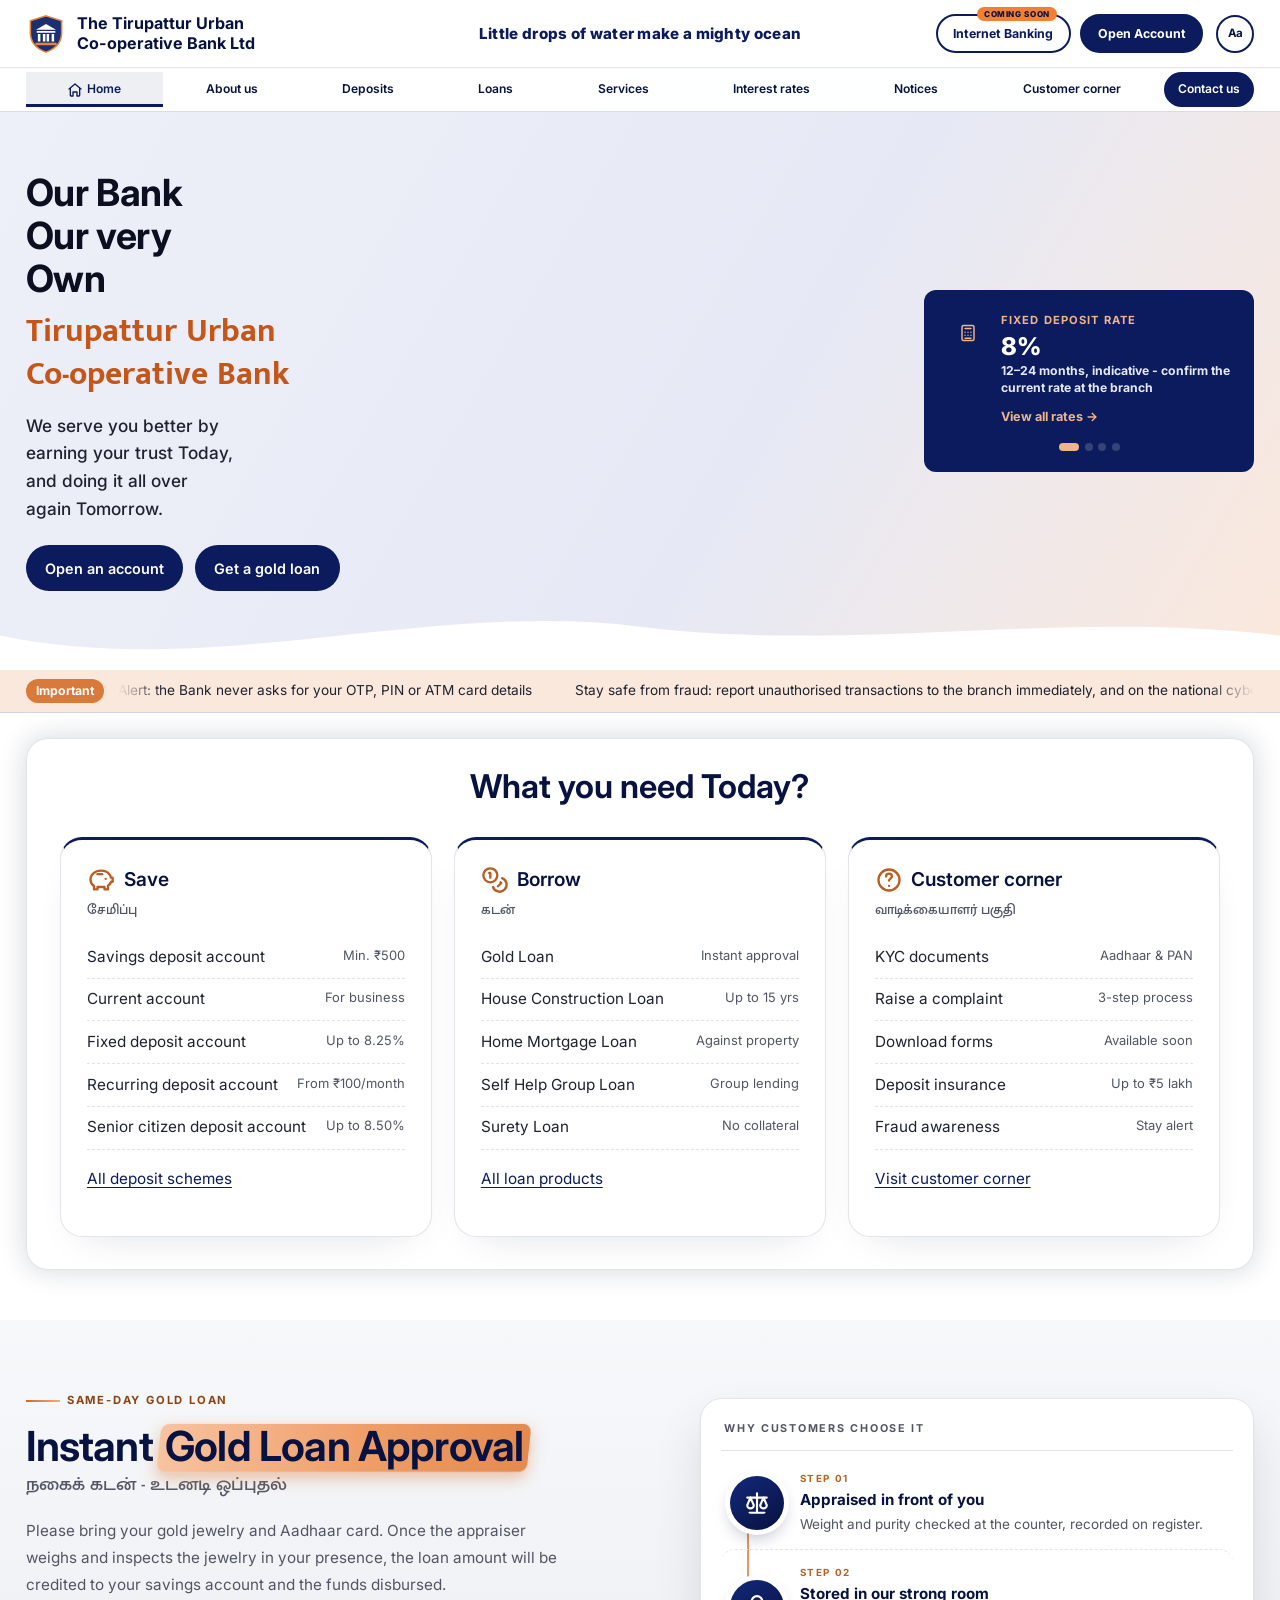
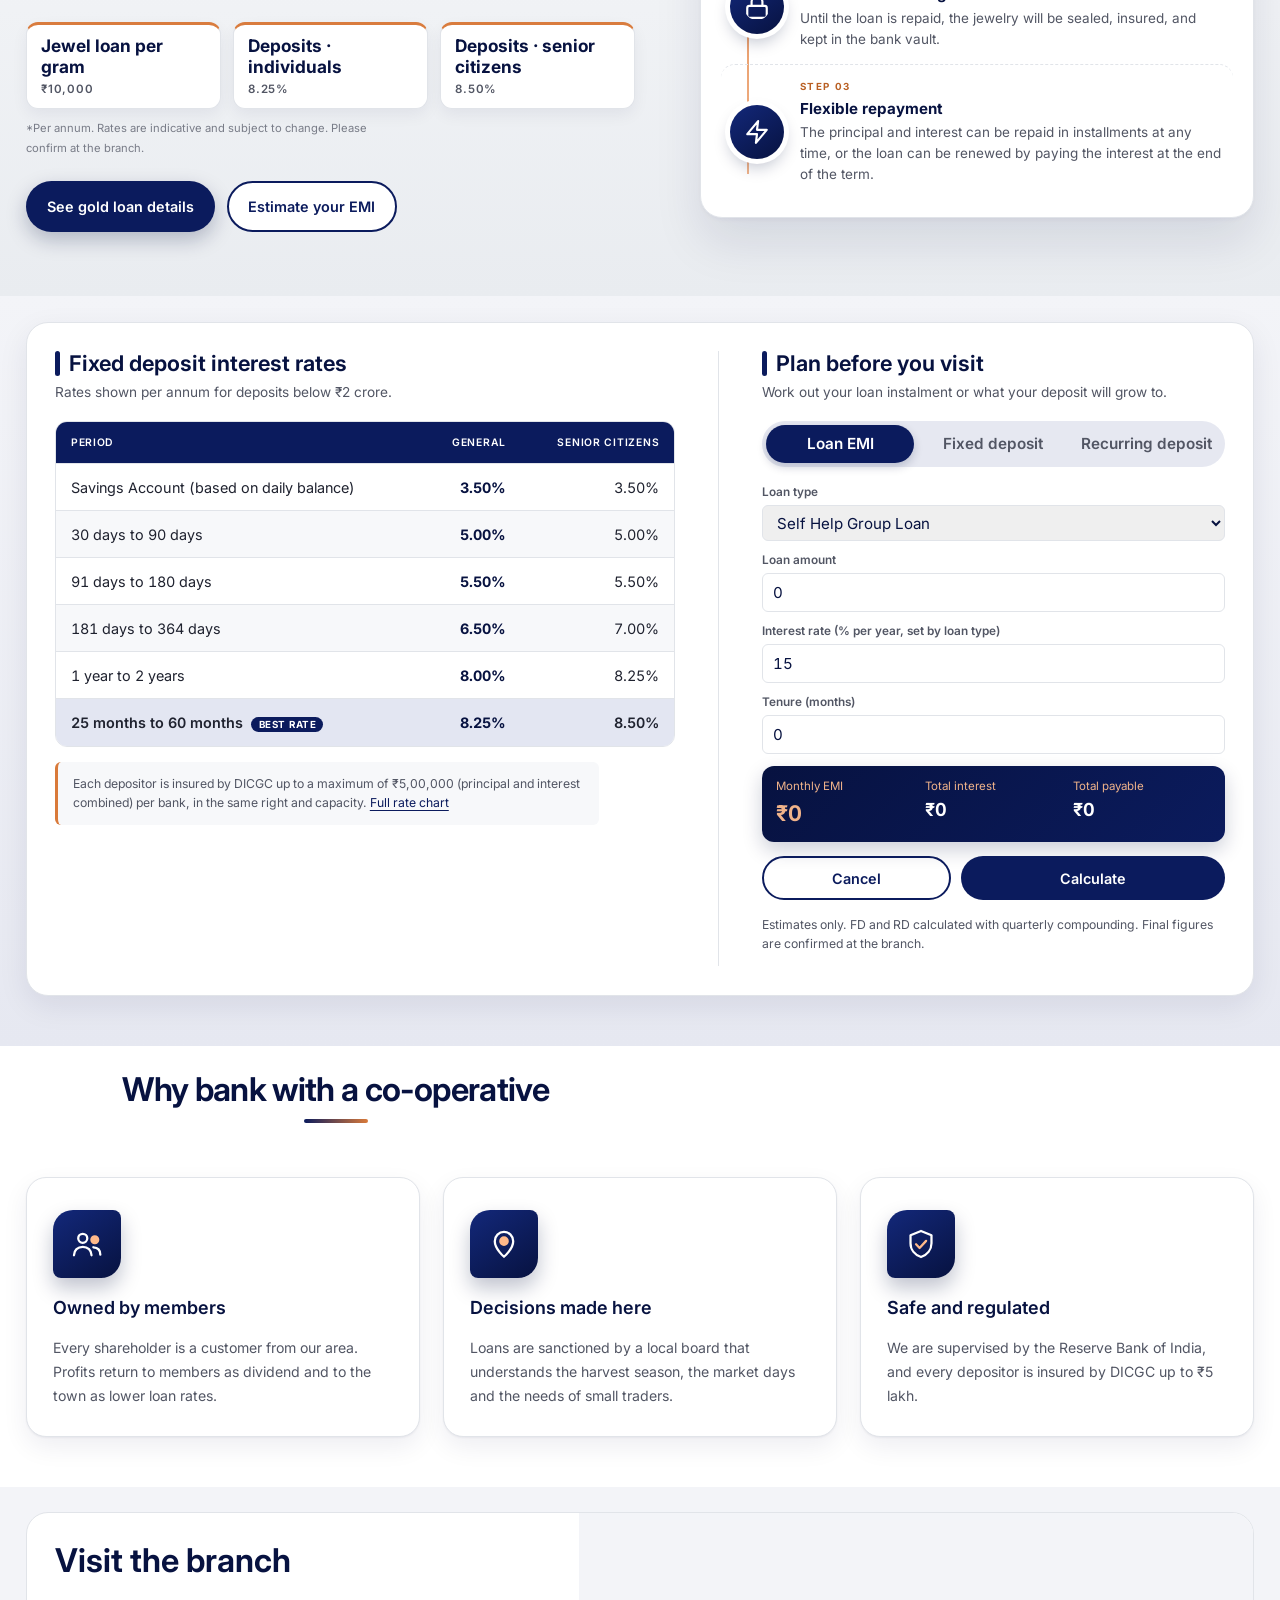
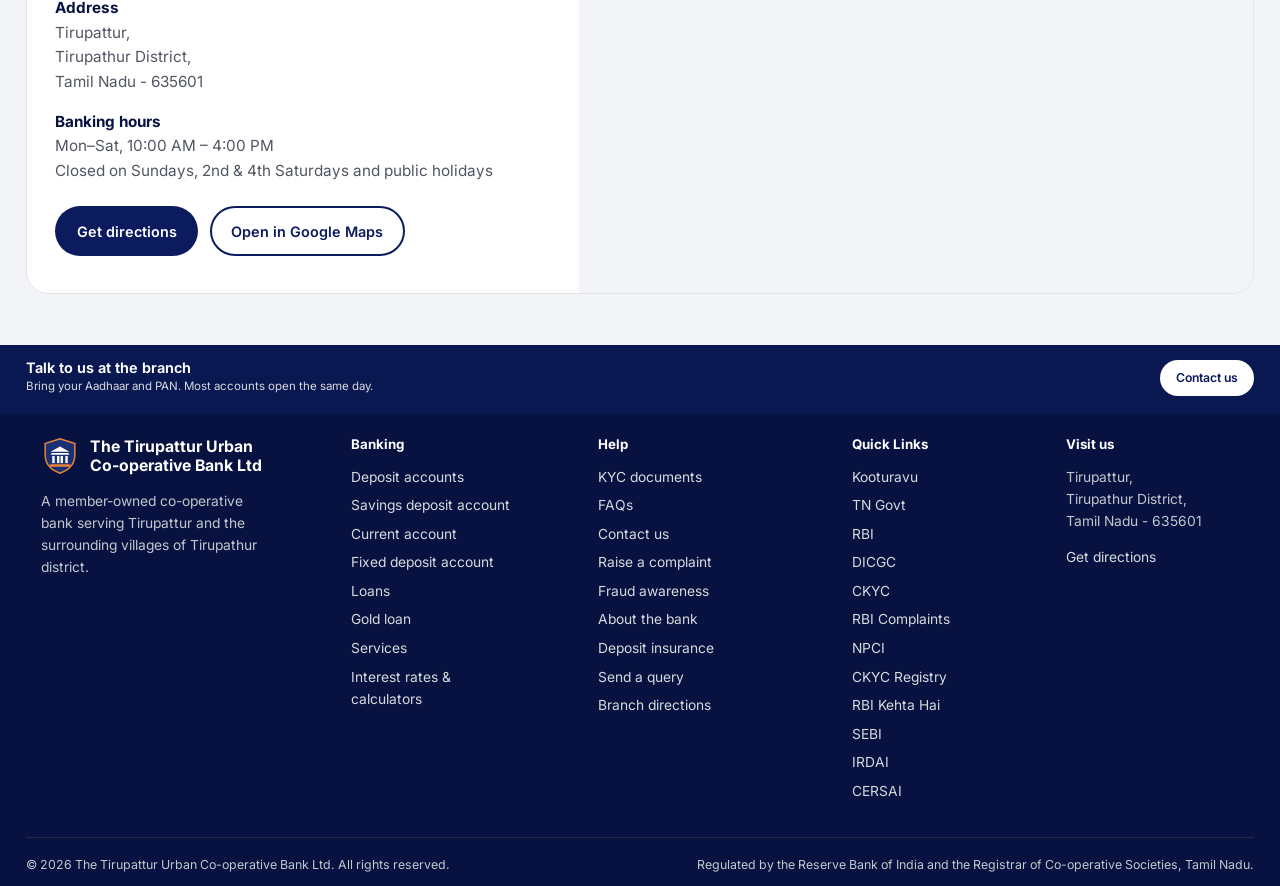
==== index.html @ 1080ac31 "Rebrand to The Tirupattur Urban Co-operative Bank Ltd; indigo/saffron theme; remove background image" ====
<!doctype html>
<html lang="en">
<head>
<meta charset="utf-8">
<meta name="viewport" content="width=device-width, initial-scale=1">
<title>The Tirupattur Urban Co-operative Bank Ltd | Tirupathur District</title>
<meta name="description" content="The Tirupattur Urban Co-operative Bank Ltd – savings, fixed deposits, gold loans, house construction and business loans in Tirupattur, Tirupathur district, Tamil Nadu.">
<meta name="theme-color" content="#1B2F73">
<link rel="icon" href="assets/favicon.png" type="image/png">
<link rel="preconnect" href="https://fonts.googleapis.com">
<link rel="preconnect" href="https://fonts.gstatic.com" crossorigin>
<link href="https://fonts.googleapis.com/css2?family=Anek+Tamil:wght@500;600;700&family=Mukta+Malar:wght@400;500;600;700&display=swap" rel="stylesheet">
<script>
/* Hide the page from the very first paint when the intro is about to play, so the home page never flashes before it. */
(function(){try{
  var d=document.documentElement,seen=false;
  try{seen=sessionStorage.getItem("kucbIntroSeen")==="1";}catch(e){}
  if(seen){d.classList.add("iz-skip");}   /* intro already played in this visit: refresh / coming back to Home shows no intro */
  else if(!matchMedia("(prefers-reduced-motion: reduce)").matches){
    d.classList.add("iz-pre");
    try{sessionStorage.setItem("kucbIntroSeen","1");}catch(e){}
    setTimeout(function(){d.classList.remove("iz-pre");},4000); /* safety net */
  }
}catch(e){}})();
</script>
<link rel="stylesheet" href="css/style.css?v=400">
</head>
<body>
<a class="skip" href="#main">Skip to content</a>
<div class="top-strip"><div class="wrap"><a class="topbar-brand" href="index.html">
    <img src="assets/tucb-logo.svg" alt="" width="34" height="34">
    <span>The Tirupattur Urban<br>Co-operative Bank Ltd</span>
  </a>
  <p class="top-note"><span>Little drops of water make a mighty ocean</span></p>
  <div class="top-actions"><a class="top-btn top-btn-line" href="#">Internet Banking<span class="top-soon">Coming soon</span></a><a class="top-btn top-btn-solid" href="deposits.html">Open Account</a></div>
  <div class="settings-menu">
    <button type="button" class="settings-toggle" aria-haspopup="true" aria-expanded="false" aria-controls="language-menu" aria-label="Settings">
      <span class="settings-icon" aria-hidden="true">Aa</span>
    </button>
    <div class="language-menu" id="language-menu" role="group" aria-label="Display settings">
      <div class="language-menu-group">
        <span class="language-menu-label">Language</span>
        <div class="language-menu-options" role="group" aria-label="Select language">
          <button type="button" data-language="en" aria-pressed="true">EN</button>
          <button type="button" data-language="ta" aria-pressed="false">தமிழ்</button>
        </div>
      </div>
      <div class="language-menu-group">
        <span class="language-menu-label">Font size</span>
        <div class="language-menu-options" role="group" aria-label="Font size">
          <button type="button" data-font-size="decrease" aria-pressed="false" aria-label="Decrease font size">A-</button>
          <button type="button" data-font-size="normal" aria-pressed="true" aria-label="Normal font size">A</button>
          <button type="button" data-font-size="increase" aria-pressed="false" aria-label="Increase font size">A+</button>
        </div>
      </div>
    </div>
  </div></div></div>
<header class="site-header"><div class="wrap">
  <button class="nav-toggle" aria-expanded="false" aria-controls="site-nav" aria-label="Open menu"><svg viewBox="0 0 24 24" fill="none" stroke="currentColor" stroke-width="2" stroke-linecap="round" aria-hidden="true"><path d="M3 6h18M3 12h18M3 18h18"/></svg></button>
  <nav class="nav" id="site-nav" aria-label="Main"><ul><li><a href="index.html" aria-current="page"><svg viewBox="0 0 24 24" fill="none" stroke="currentColor" stroke-width="2" stroke-linecap="round" stroke-linejoin="round" aria-hidden="true"><path d="M3 10.5 12 3l9 7.5"/><path d="M5 9.5V20a1 1 0 0 0 1 1h3v-6h6v6h3a1 1 0 0 0 1-1V9.5"/></svg>Home</a></li><li><a href="about.html">About us</a></li><li><a href="deposits.html">Deposits</a></li><li><a href="loans.html">Loans</a></li><li><a href="services.html">Services</a></li><li><a href="rates.html">Interest rates</a></li><li><a href="notices.html">Notices</a></li><li><a href="customer-corner.html">Customer corner</a></li><li class="nav-cta"><a href="contact.html">Contact us</a></li></ul></nav>
</div></header>
<div class="welcome-popup" id="welcomePopup" role="status" aria-labelledby="welcomePopupText" hidden>
  <div class="welcome-popup-card">
    <button type="button" class="welcome-popup-close" aria-label="Close message">&times;</button>
    <p class="welcome-popup-ta" id="welcomePopupText" lang="ta">சிறுதுளி பெரு வெள்ளம்</p>
    <p class="welcome-popup-en">Little drops of water make a mighty ocean</p>
  </div>
</div>
<main id="main">
<section class="hero">
  <div class="hero-glow hero-glow-1"></div>
  <div class="hero-glow hero-glow-2"></div>
  <div class="hero-glow hero-glow-3"></div>
  <canvas id="heroParticles"></canvas>
  <div class="wrap">
  <div class="hero-copy">
    <h1>Our Bank <br>Our very <br>Own</h1>
    <p class="hero-ta" lang="ta">Tirupattur Urban 
      <br>Co-operative Bank</p>
    <p class="lead">We serve you better by <br>earning your trust Today, <br>and doing it all over<br> again Tomorrow.</p>
    <div class="hero-actions">
      <a class="btn btn-mango" href="deposits.html">Open an account</a>
      <a class="btn btn-ghost" href="loans.html#gold">Get a gold loan</a>
    </div>
  </div>
  <aside class="quick" aria-label="What do you need today?">
    <div class="quick-slides" id="quickSlides">
      <div class="quick-slide is-active">
        <span class="qi"><svg viewBox="0 0 24 24" fill="none" stroke="currentColor" stroke-width="2" stroke-linecap="round" stroke-linejoin="round" aria-hidden="true"><rect x="4" y="2" width="16" height="20" rx="2"/><path d="M8 6h8M8 11h.01M12 11h.01M16 11h.01M8 15h.01M12 15h.01M16 15h.01M8 19h8"/></svg></span>
        <div>
          <span class="quick-label">Fixed deposit rate</span>
          <strong class="quick-stat">8%</strong>
          <p class="quick-caption">12–24 months, indicative - confirm the current rate at the branch</p>
          <a class="quick-link" href="rates.html">View all rates →</a>
        </div>
      </div>
      <div class="quick-slide">
        <span class="qi"><svg viewBox="0 0 24 24" fill="none" stroke="currentColor" stroke-width="2" stroke-linecap="round" stroke-linejoin="round" aria-hidden="true"><circle cx="8" cy="8" r="6"/><path d="M18.1 10.4A6 6 0 1 1 10.3 18"/><path d="M7 6h1v4"/><path d="m16.7 13.9.7.7-2.8 2.8"/></svg></span>
        <div>
          <span class="quick-label">Gold Loan</span>
          <strong class="quick-stat">Same day</strong>
          <p class="quick-caption">Gold appraised at the counter and the loan sanctioned the same visit</p>
          <a class="quick-link" href="loans.html#gold">Explore gold loan →</a>
        </div>
      </div>
      <div class="quick-slide">
        <span class="qi"><svg viewBox="0 0 24 24" fill="none" stroke="currentColor" stroke-width="2" stroke-linecap="round" stroke-linejoin="round" aria-hidden="true"><circle cx="12" cy="8" r="4"/><path d="M4 21c0-4 3.5-7 8-7s8 3 8 7"/></svg></span>
        <div>
          <span class="quick-label">Senior citizens</span>
          <strong class="quick-stat">+0.25%</strong>
          <p class="quick-caption">Extra interest on deposits with tenure above 12 months</p>
          <a class="quick-link" href="rates.html">See deposit rates →</a>
        </div>
      </div>
      <div class="quick-slide">
        <span class="qi"><svg viewBox="0 0 24 24" fill="none" stroke="currentColor" stroke-width="2" stroke-linecap="round" stroke-linejoin="round" aria-hidden="true"><path d="M20 10c0 6-8 12-8 12S4 16 4 10a8 8 0 0 1 16 0z"/><circle cx="12" cy="10" r="3"/></svg></span>
        <div>
          <span class="quick-label">Visit us</span>
          <strong class="quick-stat">Tirupattur</strong>
          <p class="quick-caption">Tirupathur District, Tamil Nadu</p>
          <a class="quick-link" href="#visit">Get directions →</a>
        </div>
      </div>
    </div>
    <div class="quick-dots" id="quickDots" role="tablist" aria-label="Highlights"></div>
  </aside>
  </div>
  <svg class="hero-wave" viewBox="0 0 1440 80" preserveAspectRatio="none" aria-hidden="true"><path d="M0 40 C 240 90, 480 0, 720 30 C 960 60, 1200 10, 1440 40 L1440 80 L0 80 Z" fill="var(--white)"/></svg>
</section>
<div class="notices" role="region" aria-label="Notices"><div class="wrap">
  <span class="notices-label">Important</span>
  <div class="notices-track" tabindex="0"><ul class="notices-list"><li>Alert: the Bank never asks for your OTP, PIN or ATM card details</li><li>Stay safe from fraud: report unauthorised transactions to the branch immediately, and on the national cyber crime helpline 1930 or cybercrime.gov.in</li><li>Senior citizens get 0.50% extra on fixed deposits</li><li>Instant Gold Loan Approval after valuation</li><li>Update your KYC at the branch to keep your bank account active</li><li>Deposit insurance cover is subject to applicable DICGC terms; verify details with the Bank</li><li aria-hidden="true">Alert: the Bank never asks for your OTP, PIN or ATM card details</li><li aria-hidden="true">Stay safe from fraud: report unauthorised transactions to the branch immediately, and on the national cyber crime helpline 1930 or cybercrime.gov.in</li><li aria-hidden="true">Senior citizens get 0.50% extra on fixed deposits</li><li aria-hidden="true">Instant Gold Loan Approval after valuation</li><li aria-hidden="true">Update your KYC at the branch to keep your bank account active</li><li aria-hidden="true">Deposit insurance cover is subject to applicable DICGC terms; verify details with the Bank</li></ul></div>
</div></div>

<section class="section"><div class="wrap"><div class="offer-panel">
  <div class="section-head offer-head">
    <h2>What you need Today?</h2>
  </div>
  <div class="offer">
    <div class="offer-card">
      <h3><svg viewBox="0 0 24 24" fill="none" stroke="currentColor" stroke-width="2" stroke-linecap="round" stroke-linejoin="round" aria-hidden="true"><path d="M19 7c-1-1.5-3.5-3-7-3C6.5 4 3 7.5 3 11.5c0 2.3 1.2 4.3 3 5.6V20h3v-2h6v2h3v-3c1.3-.9 2.2-2.1 2.7-3.5H22V10h-1.4A6 6 0 0 0 19 7z"/><path d="M16 11h.01"/><path d="M9 7h4"/></svg>Save</h3><p class="ta" lang="ta">சேமிப்பு</p>
      <ul>
        <li><a href="deposits.html#savings">Savings deposit account <span>Min. ₹500</span></a></li>
        <li><a href="deposits.html#current">Current account <span>For business</span></a></li>
        <li><a href="deposits.html#fixed">Fixed deposit account <span>Up to 8.25%</span></a></li>
        <li><a href="deposits.html#recurring">Recurring deposit account <span>From ₹100/month</span></a></li>
        <li><a href="deposits.html#senior">Senior citizen deposit account <span>Up to 8.50%</span></a></li>
      </ul>
      <a href="deposits.html">All deposit schemes</a>
    </div>
    <div class="offer-card">
      <h3><svg viewBox="0 0 24 24" fill="none" stroke="currentColor" stroke-width="2" stroke-linecap="round" stroke-linejoin="round" aria-hidden="true"><circle cx="8" cy="8" r="6"/><path d="M18.1 10.4A6 6 0 1 1 10.3 18"/><path d="M7 6h1v4"/><path d="m16.7 13.9.7.7-2.8 2.8"/></svg>Borrow</h3><p class="ta" lang="ta">கடன்</p>
      <ul>
        <li><a href="loans.html#gold">Gold Loan <span>Instant approval</span></a></li>
        <li><a href="loans.html#house">House Construction Loan <span>Up to 15 yrs</span></a></li>
        <li><a href="loans.html#mortgage">Home Mortgage Loan <span>Against property</span></a></li>
        <li><a href="loans.html#shg">Self Help Group Loan <span>Group lending</span></a></li>
        <li><a href="loans.html#surety">Surety Loan <span>No collateral</span></a></li>
      </ul>
      <a href="loans.html">All loan products</a>
    </div>
    <div class="offer-card">
      <h3><svg viewBox="0 0 24 24" fill="none" stroke="currentColor" stroke-width="2" stroke-linecap="round" stroke-linejoin="round" aria-hidden="true"><circle cx="12" cy="12" r="9"/><path d="M9.5 9a2.5 2.5 0 0 1 5 0c0 1.5-2.5 2-2.5 3.5"/><path d="M12 17h.01"/></svg>Customer corner</h3><p class="ta" lang="ta">வாடிக்கையாளர் பகுதி</p>
      <ul>
        <li><a href="customer-corner.html#kyc">KYC documents <span>Aadhaar &amp; PAN</span></a></li>
        <li><a href="customer-corner.html#grievance">Raise a complaint <span>3-step process</span></a></li>
        <li><a href="customer-corner.html#forms">Download forms <span>Available soon</span></a></li>
        <li><a href="customer-corner.html#dicgc">Deposit insurance <span>Up to ₹5 lakh</span></a></li>
        <li><a href="index.html">Fraud awareness <span>Stay alert</span></a></li>
      </ul>
      <a href="customer-corner.html">Visit customer corner</a>
    </div>
  </div>
</div></div></section>

<section class="gold" id="gold-loan"><div class="wrap">
  <div>
    <span class="gold-eyebrow">Same-day gold loan</span>
    <h2>Instant <em>Gold Loan Approval</em></h2>
    <p class="ta" lang="ta">நகைக் கடன் - உடனடி ஒப்புதல்</p>
    <p>Please bring your gold jewelry and Aadhaar card. Once the appraiser weighs and inspects the jewelry in your presence, the loan amount will be credited to your savings account and the funds disbursed.</p>
    <div class="gold-stats"><div><b>&#8377;10,000</b><span>Jewel loan per gram</span></div><div><b>8.25%</b><span>Deposits &middot; individuals</span></div><div><b>8.50%</b><span>Deposits &middot; senior citizens</span></div></div>
    <p class="gold-foot">*Per annum. Rates are indicative and subject to change. Please confirm at the branch.</p>
    <div class="hero-actions"><a class="btn btn-teal" href="loans.html#gold">See gold loan details</a><a class="btn btn-line" href="rates.html">Estimate your EMI</a></div>
  </div>
  <ul class="gold-points">
    <li><svg viewBox="0 0 24 24" fill="none" stroke="currentColor" stroke-width="2" stroke-linecap="round" stroke-linejoin="round" aria-hidden="true"><path d="M12 3v18M5 21h14M3 7h18"/><path d="m6 7-3 7a3 3 0 0 0 6 0zM18 7l-3 7a3 3 0 0 0 6 0z"/></svg><span><strong>Appraised in front of you</strong>Weight and purity checked at the counter, recorded on register.</span></li>
    <li><svg viewBox="0 0 24 24" fill="none" stroke="currentColor" stroke-width="2" stroke-linecap="round" stroke-linejoin="round" aria-hidden="true"><rect x="3" y="11" width="18" height="11" rx="2"/><path d="M7 11V7a5 5 0 0 1 10 0v4"/></svg><span><strong>Stored in our strong room</strong>Until the loan is repaid, the jewelry will be sealed, insured, and kept in the bank vault.</span></li>
    <li><svg viewBox="0 0 24 24" fill="none" stroke="currentColor" stroke-width="2" stroke-linecap="round" stroke-linejoin="round" aria-hidden="true"><path d="M13 2 3 14h9l-1 8 10-12h-9z"/></svg><span><strong>Flexible repayment</strong>The principal and interest can be repaid in installments at any time, or the loan can be renewed by paying the interest at the end of the term.</span></li>
  </ul>
</div></section>

<section class="section section-mist hr-sec"><div class="wrap split">
  <div>
    <h2>Fixed deposit interest rates</h2>
    <p>Rates shown per annum for deposits below ₹2 crore.</p>
    <div class="table-wrap"><table><thead><tr><th>Period</th><th class="num">General</th><th class="num">Senior citizens</th></tr></thead><tbody><tr><td>Savings Account (based on daily balance)</td><td class="num">3.50%</td><td class="num">3.50%</td></tr><tr><td>30 days to 90 days</td><td class="num">5.00%</td><td class="num">5.00%</td></tr><tr><td>91 days to 180 days</td><td class="num">5.50%</td><td class="num">5.50%</td></tr><tr><td>181 days to 364 days</td><td class="num">6.50%</td><td class="num">7.00%</td></tr><tr><td>1 year to 2 years</td><td class="num">8.00%</td><td class="num">8.25%</td></tr><tr><td>25 months to 60 months</td><td class="num">8.25%</td><td class="num">8.50%</td></tr></tbody></table></div>
    <p class="note">Each depositor is insured by DICGC up to a maximum of ₹5,00,000 (principal and interest combined) per bank, in the same right and capacity. <a href="rates.html">Full rate chart</a></p>
  </div>
  <div>
    <h2>Plan before you visit</h2>
    <p>Work out your loan instalment or what your deposit will grow to.</p>
    <div class="calc" data-calc>
  <div class="calc-tabs" role="tablist" aria-label="Calculators">
    <button role="tab" aria-selected="true" aria-controls="p-emi" id="t-emi">Loan EMI</button>
    <button role="tab" aria-selected="false" aria-controls="p-fd" id="t-fd">Fixed deposit</button>
    <button role="tab" aria-selected="false" aria-controls="p-rd" id="t-rd">Recurring deposit</button>
  </div>
  <div role="tabpanel" id="p-emi" aria-labelledby="t-emi">
    <div class="field"><div class="field-head"><label for="loantype-manual">Loan type</label><select class="calc-manual" id="loantype-manual" data-manual="loantype" aria-label="Select loan type">
      <option value="13">House Construction Loan</option>
      <option value="11">Gold Loan</option>
      <option value="15">Joint Liability Group Loan</option>
      <option value="13">Home Mortgage Loan</option>
      <option value="15">Loan for Differently Abled Persons (NHFDC)</option>
      <option value="15" selected>Self Help Group Loan</option>
      <option value="15">Business Loan</option>
      <option value="7">TABCEDCO Loan</option>
      <option value="6">TAMCO Loan</option>
      <option value="15">Women Entrepreneur Loan</option>
      <option value="14">Working Women Loan</option>
      <option value="15">Educational Loan</option>
      <option value="15">Siragugal Loan</option>
      <option value="15">Surety Loan</option>
    </select></div></div>
    <div class="field"><div class="field-head"><label for="loan-manual">Loan amount</label><input class="calc-manual" type="number" id="loan-manual" data-manual="loan" value="0" aria-label="Enter loan amount" step="any"></div></div>
    <div class="field"><div class="field-head"><label for="lrate-manual">Interest rate (% per year, set by loan type)</label><input class="calc-manual" type="number" id="lrate-manual" data-manual="lrate" value="15" readonly aria-label="Interest rate, set automatically by loan type" step="any"></div></div>
    <div class="field"><div class="field-head"><label for="tenure-manual">Tenure (months)</label><input class="calc-manual" type="number" id="tenure-manual" data-manual="tenure" value="0" aria-label="Enter loan tenure in months" step="any"></div></div>
    <div class="result" aria-live="polite">
      <div class="big"><small>Monthly EMI</small><b data-out="emi"></b></div>
      <div><small>Total interest</small><b data-out="interest"></b></div>
      <div><small>Total payable</small><b data-out="total"></b></div>
    </div>
    <div class="calc-actions"><button class="btn btn-line" type="button" data-action="cancel">Cancel</button><button class="btn btn-teal" type="button" data-action="calculate">Calculate</button></div>
  </div>
  <div role="tabpanel" id="p-fd" aria-labelledby="t-fd" hidden>
    <div class="field"><div class="field-head"><label for="dep-manual">Deposit amount</label><input class="calc-manual" type="number" id="dep-manual" data-manual="dep" value="0" aria-label="Enter deposit amount" step="any"></div></div>
    <div class="field"><div class="field-head"><label for="drate-manual">Interest rate</label><input class="calc-manual" type="number" id="drate-manual" data-manual="drate" value="0" aria-label="Enter deposit interest rate" step="any"></div></div>
    <div class="field"><div class="field-head"><label for="years-manual">Period (years)</label><input class="calc-manual" type="number" id="years-manual" data-manual="years" value="0" aria-label="Enter deposit period in years" step="any"></div></div>
    <div class="result" aria-live="polite">
      <div class="big"><small>Maturity value</small><b data-out="mat"></b></div>
      <div><small>Interest earned</small><b data-out="earned"></b></div>
      <div><small>You deposit</small><b data-out="principal"></b></div>
    </div>
    <div class="calc-actions"><button class="btn btn-line" type="button" data-action="cancel">Cancel</button><button class="btn btn-teal" type="button" data-action="calculate">Calculate</button></div>
  </div>
    <div role="tabpanel" id="p-rd" aria-labelledby="t-rd" hidden>
    <div class="field"><div class="field-head"><label for="rdtype-manual">Depositor type</label><select class="calc-manual" id="rdtype-manual" data-manual="rdtype" aria-label="Select depositor type">
      <option value="8" selected>General</option>
      <option value="8.25">Senior citizens</option>
    </select></div></div>
    <div class="field"><div class="field-head"><label for="rdmonthly-manual">Monthly deposit amount</label><input class="calc-manual" type="number" id="rdmonthly-manual" data-manual="rdmonthly" value="0" aria-label="Enter monthly deposit amount" step="any"></div></div>
    <div class="field"><div class="field-head"><label for="rdrate-manual">Interest rate (% per year, set by depositor type)</label><input class="calc-manual" type="number" id="rdrate-manual" data-manual="rdrate" value="8" readonly aria-label="Interest rate, set automatically by depositor type" step="any"></div></div>
    <div class="field"><div class="field-head"><label for="rdmonths-manual">Tenure (months)</label><input class="calc-manual" type="number" id="rdmonths-manual" data-manual="rdmonths" value="0" aria-label="Enter deposit tenure in months" step="any"></div></div>
    <div class="result" aria-live="polite">
      <div class="big"><small>Maturity value</small><b data-out="rdmat"></b></div>
      <div><small>Interest earned</small><b data-out="rdearned"></b></div>
      <div><small>You deposit</small><b data-out="rdprincipal"></b></div>
    </div>
    <div class="calc-actions"><button class="btn btn-line" type="button" data-action="cancel">Cancel</button><button class="btn btn-teal" type="button" data-action="calculate">Calculate</button></div>
  </div>
  <p class="note">Estimates only. FD and RD calculated with quarterly compounding. Final figures are confirmed at the branch.</p>
</div>
  </div>
</div></section>

<section class="section"><div class="wrap">
  <div class="section-head values-head"><h2>Why bank with a co-operative</h2></div>
  <div class="values">
    <div class="value-card"><span class="value-ico"><svg viewBox="0 0 24 24" fill="none" stroke="currentColor" stroke-width="1.6" stroke-linecap="round" stroke-linejoin="round" aria-hidden="true"><circle cx="9" cy="8" r="3.2"/><path d="M2.8 20c0-3.6 2.7-6 6.2-6s6.2 2.4 6.2 6"/><circle cx="17.5" cy="9" r="2.4" class="ac"/><path d="M16.5 14.3c3 .1 4.9 2 4.9 5.2"/></svg></span><h3>Owned by members</h3><p>Every shareholder is a customer from our area. Profits return to members as dividend and to the town as lower loan rates.</p></div>
    <div class="value-card"><span class="value-ico"><svg viewBox="0 0 24 24" fill="none" stroke="currentColor" stroke-width="1.6" stroke-linecap="round" stroke-linejoin="round" aria-hidden="true"><path d="M12 21s-6.5-5.6-6.5-11a6.5 6.5 0 0 1 13 0c0 5.400-6.500 11-6.500 11z"/><circle cx="12" cy="10" r="2.600" class="ac"/></svg></span><h3>Decisions made here</h3><p>Loans are sanctioned by a local board that understands the harvest season, the market days and the needs of small traders.</p></div>
    <div class="value-card"><span class="value-ico"><svg viewBox="0 0 24 24" fill="none" stroke="currentColor" stroke-width="1.6" stroke-linecap="round" stroke-linejoin="round" aria-hidden="true"><path d="M12 2.800 4.600 5.800v5.700c0 4.600 3.100 8.200 7.400 9.700 4.300-1.500 7.400-5.100 7.400-9.700V5.800z"/><path d="m8.500 12.200 2.500 2.600 4.600-5" class="ac" style="fill:none"/></svg></span><h3>Safe and regulated</h3><p>We are supervised by the Reserve Bank of India, and every depositor is insured by DICGC up to ₹5 lakh.</p></div>
  </div>
</div></section>

<section class="section section-mist" id="visit"><div class="wrap"><div class="visit">
  <div class="visit-info">
    <h2>Visit the branch</h2>
    <dl>
      <div><dt>Address</dt><dd>Tirupattur,<br>Tirupathur District,<br>Tamil Nadu - 635601</dd></div>
      
      <div><dt>Banking hours</dt><dd>Mon–Sat, 10:00 AM – 4:00 PM<br>Closed on Sundays, 2nd & 4th Saturdays and public holidays</dd></div>
    </dl>
    <div class="hero-actions"><a class="btn btn-teal" href="https://www.google.com/maps/dir/?api=1&destination=The%20Tirupattur%20Urban%20Co-operative%20Bank%2C%20Tirupattur%2C%20Tamil%20Nadu%20635601" target="_blank" rel="noopener">Get directions</a><a class="btn btn-line" href="https://www.google.com/maps/search/?api=1&query=The%20Tirupattur%20Urban%20Co-operative%20Bank%2C%20Tirupattur%2C%20Tamil%20Nadu%20635601" target="_blank" rel="noopener">Open in Google Maps</a></div>
  </div>
  <div class="map"><iframe title="Map showing The Tirupattur Urban Co-operative Bank" src="https://maps.google.com/maps?q=The%20Tirupattur%20Urban%20Co-operative%20Bank%2C%20Tirupattur%2C%20Tamil%20Nadu%20635601&z=17&output=embed" loading="lazy" referrerpolicy="no-referrer-when-downgrade" allowfullscreen></iframe></div>
</div></div></section>
<section class="cta-band"><div class="wrap">
  <div><h2>Talk to us at the branch</h2><p>Bring your Aadhaar and PAN. Most accounts open the same day.</p></div>
  <div class="hero-actions" style="margin:0"><a class="btn btn-mango" href="contact.html">Contact us</a></div>
</div></section>
</main>
<footer class="site-footer"><div class="wrap">
  <div class="foot-grid">
    <div>
      <div class="foot-brand"><img src="assets/tucb-logo.svg" alt="" width="46" height="46"><strong>The Tirupattur Urban Co-operative Bank Ltd</strong></div>
      <p>A member-owned co-operative bank serving Tirupattur and the surrounding villages of Tirupathur district.</p>
    </div>
    <div>
      <h4>Banking</h4>
      <ul>
        <li><a href="deposits.html">Deposit accounts</a></li>
        <li><a href="deposits.html#savings">Savings deposit account</a></li>
        <li><a href="deposits.html#current">Current account</a></li>
        <li><a href="deposits.html#fixed">Fixed deposit account</a></li>
        <li><a href="loans.html">Loans</a></li>
        <li><a href="loans.html#gold">Gold loan</a></li>
        <li><a href="services.html">Services</a></li>
        <li><a href="rates.html">Interest rates &amp; calculators</a></li>
      </ul>
    </div>
    <div>
      <h4>Help</h4>
      <ul>
        <li><a href="customer-corner.html#kyc">KYC documents</a></li>
        <li><a href="customer-corner.html#faq">FAQs</a></li>
        <li><a href="contact.html">Contact us</a></li>
        <li><a href="customer-corner.html#grievance">Raise a complaint</a></li>
        <li><a href="index.html">Fraud awareness</a></li>
        <li><a href="about.html">About the bank</a></li>
        <li><a href="customer-corner.html#dicgc">Deposit insurance</a></li>
        <li><a href="contact.html">Send a query</a></li>
        <li><a href="index.html#visit">Branch directions</a></li>
      </ul>
    </div>
    <div>
      <h4>Quick Links</h4>
      <ul>
        <li><a href="https://kooturavu.tn.gov.in/" target="_blank" rel="noopener">Kooturavu</a></li>
        <li><a href="https://www.tn.gov.in/" target="_blank" rel="noopener">TN Govt</a></li>
        <li><a href="https://www.rbi.org.in/" target="_blank" rel="noopener">RBI</a></li>
        <li><a href="https://www.dicgc.org.in/" target="_blank" rel="noopener">DICGC</a></li>
        <li><a href="https://www.ckycindia.in/ckyc/?r=home" target="_blank" rel="noopener">CKYC</a></li>
        <li><a href="https://cms.rbi.org.in/cms/indexpage.html#eng" target="_blank" rel="noopener">RBI Complaints</a></li>
        <li><a href="https://www.npci.org.in/" target="_blank" rel="noopener">NPCI</a></li>
        <li><a href="https://ckycregistry.co.in/" target="_blank" rel="noopener">CKYC Registry</a></li>
      <li><a href="https://rbikehtahai.rbi.org.in/" target="_blank" rel="noopener">RBI Kehta Hai</a></li>
      <li><a href="https://www.sebi.gov.in/" target="_blank" rel="noopener">SEBI</a></li>
      <li><a href="https://irdai.gov.in/" target="_blank" rel="noopener">IRDAI</a></li>
      <li><a href="https://www.cersai.org.in/CERSAI/home.prg" target="_blank" rel="noopener">CERSAI</a></li>
      </ul>
    </div>
    <div>
      <h4>Visit us</h4>
      <p>Tirupattur,<br>Tirupathur District,<br>Tamil Nadu - 635601</p>
      <a href="https://www.google.com/maps/dir/?api=1&destination=The%20Tirupattur%20Urban%20Co-operative%20Bank%2C%20Tirupattur%2C%20Tamil%20Nadu%20635601" target="_blank" rel="noopener">Get directions</a></p>
    </div>
  </div>
  <div class="foot-bottom">
    <span>© <span data-year>2026</span> The Tirupattur Urban Co-operative Bank Ltd. All rights reserved.</span>
    <span>Regulated by the Reserve Bank of India and the Registrar of Co-operative Societies, Tamil Nadu.</span>
  </div>
</div></footer>
<button class="to-top" aria-label="Back to top"><svg viewBox="0 0 24 24" fill="none" stroke="currentColor" stroke-width="2.4" stroke-linecap="round" stroke-linejoin="round" aria-hidden="true"><path d="m18 15-6-6-6 6"/></svg></button>
<script src="js/translations.js?v=200"></script>
<script src="js/intro.js?v=200"></script>
<script src="js/main.js?v=200"></script>
</body>
</html>
---- css/style.css ----
/* Kaveripattinam Urban Co-operative Bank - navy, cement grey, and white */
@import url("https://fonts.googleapis.com/css2?family=Inter:wght@400;500;600;700&display=swap");
:root {
  --teal: #0B1B5D;
  --teal-deep: #071240;
  --accent: #D97A3A;
  --accent-light: #F0B38A;
  --accent-soft: #FBE8DC;
  --leaf: #B95E22;
  --mist: #F3F4F8;
  --line: #E1E4E9;
  --ink: #1F222F;
  --ink-soft: #525664;
  --white: #FFFFFF;
  --river: #F0B38A;

  --font-display: "Inter", "Anek Tamil", "Mukta Malar", system-ui, sans-serif;
  --font-body: "Inter", "Mukta Malar", "Noto Sans Tamil", system-ui, -apple-system, "Segoe UI", sans-serif;

  --wrap: 100%;
  --r-sm: 6px;
  --r-md: 12px;
  --r-lg: 22px;
}

*, *::before, *::after { box-sizing: border-box; }
html, body { width: 100%; max-width: 100%; margin: 0; }
html { scroll-behavior: smooth; -webkit-text-size-adjust: 100%; }
@media (prefers-reduced-motion: reduce) {
  html { scroll-behavior: auto; }
  *, *::before, *::after { animation: none !important; transition: none !important; }
}
body {
  font-family: var(--font-body);
  font-size: 1.0625rem;
  line-height: 1.6;
  color: var(--ink);
  background: var(--white);
}
img, svg, iframe { max-width: 100%; height: auto; display: block; }
a { color: var(--teal); text-underline-offset: 3px; }
a:hover { color: var(--leaf); }
:focus-visible { outline: 3px solid var(--accent); outline-offset: 2px; border-radius: 3px; }

h1, h2, h3, h4 { font-family: var(--font-display); line-height: 1.15; margin: 0 0 .5em; color: var(--teal-deep); }
h1 { font-size: clamp(2.075rem, 5vw, 3.475rem); font-weight: 700; letter-spacing: -.01em; }
h2 { font-size: clamp(1.575rem, 3.2vw, 2.275rem); font-weight: 650; }
h3 { font-size: 1.175rem; font-weight: 600; }
p { margin: 0 0 1em; max-width: 68ch; }
.ta { font-family: var(--font-display); font-weight: 500; }
/* Digits (and %) in Tamil pages use Inter, exactly like English; all other Tamil text keeps the Tamil font */
@font-face { font-family: "KucbDigits"; src: url("https://fonts.gstatic.com/s/inter/v20/UcC73FwrK3iLTeHuS_nVMrMxCp50SjIa1ZL7.woff2") format("woff2"); font-weight: 100 900; font-display: swap; unicode-range: U+0025, U+0030-0039; }
:lang(ta) { font-family: "KucbDigits", "Mukta Malar", "Noto Sans Tamil", system-ui, sans-serif !important; }

.wrap { width: min(100% - clamp(2.5rem, 4vw, 5rem), var(--wrap)); margin-inline: auto; }
.skip { position: absolute; left: -999px; top: 0; background: var(--accent); color: #fff; padding: .6rem 1rem; z-index: 100; }
.skip:focus { left: 1rem; }

/* ---------- Header ---------- */
.site-header { border-bottom: 0; position: sticky; top: 0; z-index: 50; }
/* Header uses the same background image as each page's banner */
.site-header { background-color: var(--teal-deep); background-image: linear-gradient(rgba(4,9,30,.35), rgba(4,9,30,.35)), var(--header-img, none); background-size: cover; background-position: center top; }
.site-header .wrap { display: flex; align-items: center; justify-content: space-between; gap: 1rem; padding-block: .5rem; }
body:has(.page-hero) .site-header .wrap { padding-block: .3rem; }

.topbar-brand { display: flex; align-items: center; gap: .6rem; min-width: 0; text-decoration: none; color: #fff; flex: none; }
.topbar-brand img { width: 34px; height: 34px; flex: none; }
.topbar-brand span { font-family: var(--font-display); font-weight: 700; font-size: .92rem; line-height: 1.15; }

.nav { flex: 1; min-width: 0; }
.nav ul { list-style: none; margin: 0; padding: 0; display: flex; gap: .1rem; align-items: stretch; justify-content: flex-start; flex-wrap: nowrap; width: 100%; }
.nav li { flex: 1 1 0; min-width: 0; display: flex; }
.nav a { display: flex; flex: 1; width: 100%; align-items: center; justify-content: center; text-align: center; gap: .3rem; padding: .65rem .3rem; text-decoration: none; color: #fff; font-weight: 600; font-size: .88rem; line-height: 1.2; white-space: normal; }
.nav a svg { width: 16px; height: 16px; flex: none; }
.nav a:hover { background: rgba(255, 255, 255, .12); color: #fff; }
.nav a[aria-current="page"] { background: rgba(255, 255, 255, .16); box-shadow: inset 0 -3px 0 #fff; border-radius: 0; }
.nav .nav-cta { flex: 1 1 0; }
.nav .nav-cta a { background: var(--accent); border-radius: 999px; }
.nav .nav-cta a:hover { background: #B95E22; color: #fff; }
.nav-toggle { display: none; flex: none; background: none; border: 1px solid rgba(255, 255, 255, .4); border-radius: 999px; padding: .5rem .6rem; cursor: pointer; color: #fff; }
.nav-toggle svg { width: 24px; height: 24px; }

/* Settings icon + language dropdown */
.settings-menu { position: relative; flex: none; }
.settings-toggle { display: inline-flex; align-items: center; justify-content: center; width: 38px; height: 38px; padding: 0; background: none; border: 1px solid rgba(255, 255, 255, .4); border-radius: 999px; color: #fff; cursor: pointer; }
.settings-icon { font-family: var(--font-display); font-weight: 700; font-size: .8rem; letter-spacing: -.03em; line-height: 1; }
.settings-toggle:hover, .settings-toggle[aria-expanded="true"] { background: rgba(255, 255, 255, .14); }
.settings-toggle:focus-visible { outline: 2px solid var(--accent); outline-offset: 2px; }
.language-menu { display: none; position: absolute; top: calc(100% + .6rem); right: 0; min-width: 230px; border: 1px solid var(--line); border-radius: var(--r-md); background: var(--white); box-shadow: 0 10px 24px rgba(0, 0, 0, .2); z-index: 60; padding: .95rem 1rem .85rem; }
.language-menu.open { display: block; }
.language-menu-group { display: flex; align-items: center; justify-content: space-between; gap: 1rem; padding: .3rem 0; }
.language-menu-group + .language-menu-group { border-top: 1px solid var(--line); margin-top: .5rem; padding-top: .8rem; }
.language-menu-label { font-size: .82rem; font-weight: 700; color: var(--ink); }
.language-menu-options { display: inline-flex; flex: none; border: 1.5px solid var(--teal); border-radius: 999px; overflow: hidden; }
.language-menu-options button { border: 0; background: transparent; color: var(--teal); font-weight: 700; font-size: .82rem; font-family: inherit; padding: .32rem .7rem; cursor: pointer; }
.language-menu-options button[aria-pressed="true"] { background: var(--teal); color: #fff; }
.language-menu-options button:not([aria-pressed="true"]):hover { background: var(--accent-soft); }
.language-menu-options button:focus-visible { outline: 2px solid var(--accent); outline-offset: -2px; }

/* Tamil + A+: keep the header/nav row at its normal size while the page
   content still grows to A+. It divides each rem value by the A+ scale
   (1.12) so it renders as if the root font-size were still 100%. */
body.nav-scale-lock .site-header .wrap { gap: calc(1rem / 1.12); padding-block: calc(.5rem / 1.12); }
body.nav-scale-lock:has(.page-hero) .site-header .wrap { padding-block: calc(.3rem / 1.12); }
body.nav-scale-lock .topbar-brand { gap: calc(.6rem / 1.12); }
body.nav-scale-lock .topbar-brand span { font-size: calc(.92rem / 1.12); }
body.nav-scale-lock .nav ul { gap: calc(.1rem / 1.12); }
body.nav-scale-lock .nav a { gap: calc(.3rem / 1.12); padding: calc(.65rem / 1.12) calc(.3rem / 1.12); font-size: calc(.88rem / 1.12); }
body.nav-scale-lock .settings-icon { font-size: calc(.8rem / 1.12); }

@media (max-width: 1200px) {
  .nav-toggle { display: inline-flex; }
  .site-header .wrap { padding-block: .5rem; justify-content: flex-start; }
  .nav-toggle { margin-left: auto; }
  .nav { position: absolute; left: 0; right: 0; top: 100%; background: var(--teal-deep); display: none; }
  .nav.open { display: block; }
  .nav ul { flex-direction: column; align-items: stretch; justify-content: flex-start; padding: .5rem 1.25rem 1.2rem; }
  .nav li, .nav .nav-cta { flex: none; }
  .nav a { justify-content: flex-start; text-align: left; padding: .95rem 1.05rem; }
  .nav a[aria-current="page"] { box-shadow: inset 4px 0 0 #fff; }
  .nav .nav-cta a { margin: .5rem 0 0; text-align: center; }
}

/* ---------- Buttons ---------- */
.btn { display: inline-flex; align-items: center; gap: .5rem; padding: .8rem 1.35rem; border-radius: 999px; font-weight: 600; font-family: var(--font-body); font-size: 1rem; text-decoration: none; border: 2px solid transparent; cursor: pointer; transition: background .15s, color .15s; }
.btn-mango { background: var(--accent); color: #fff; }
.btn-mango:hover { background: #B95E22; color: #fff; }
.btn-ghost { border-color: rgba(255,255,255,.55); color: #fff; }
.btn-ghost:hover { background: rgba(255,255,255,.1); color: #fff; }
.btn-teal { background: var(--teal); color: #fff; }
.btn-teal:hover { background: var(--teal-deep); color: #fff; }
.btn-line { border-color: var(--teal); color: var(--teal); background: transparent; }
.btn-line:hover { background: #FBE8DC; border-color: var(--teal); color: var(--teal-deep); }

/* ---------- Hero (home) ---------- */
.hero { position: relative; overflow: hidden; min-height: clamp(460px, 42vw, 700px); background: linear-gradient(120deg, #EEF0F8 0%, #E6E9F5 60%, #FBE8DC 100%); color: #D7DADD; }
.hero::before { content: ""; position: absolute; inset: 0; background-image: radial-gradient(rgba(255,255,255,.06) 1.4px, transparent 1.6px); background-size: 28px 28px; pointer-events: none; }
.hero-glow { display: none; }
@keyframes heroFloat1 { 0%, 100% { transform: translate(0,0) scale(1); } 50% { transform: translate(-50px,40px) scale(1.12); } }
@keyframes heroFloat2 { 0%, 100% { transform: translate(0,0) scale(1); } 50% { transform: translate(45px,-35px) scale(1.15); } }
@keyframes heroFloat3 { 0%, 100% { transform: translate(0,0) scale(1); } 50% { transform: translate(30px,25px) scale(.85); } }
.hero canvas#heroParticles { display: none; }
.hero-wave { position: absolute; left: 0; right: 0; bottom: -1px; width: 100%; height: auto; display: block; pointer-events: none; }
.hero .wrap { position: relative; z-index: 1; min-height: clamp(460px, 42vw, 700px); display: grid; grid-template-columns: minmax(0, 1.25fr) minmax(0, .9fr); gap: 3rem; padding-block: clamp(2.5rem, 6vw, 4.5rem) clamp(3rem, 7vw, 5.5rem); align-items: start; }
.hero .wrap > * { min-width: 0; }
.hero h1 { color: #FFFFFF; margin-bottom: .25em; font-size: clamp(1.8rem, 4vw, 2.6rem); }
.hero .hero-ta { font-family: var(--font-display); font-size: clamp(1.25rem, 2.4vw, 1.7rem); color: #FFFFFF; font-weight: 500; margin-bottom: 1.1rem; }
.hero p.lead { font-size: 1.2rem; color: #FFFFFF; max-width: 46ch; }
.hero-actions { display: flex; flex-wrap: wrap; gap: .8rem; margin-top: 1.6rem; }
.hero .btn { color: #FFFFFF; }
.hero .hero-actions .btn { background: var(--teal); border-color: var(--accent); color: #FFFFFF; }
.hero .hero-actions .btn:hover { background: var(--teal-deep); border-color: var(--accent); color: #FFFFFF; }
.hero .quick { background: rgba(15, 35, 55, 0.62); border: 1px solid rgba(255,255,255,0.28); backdrop-filter: blur(12px); -webkit-backdrop-filter: blur(12px); color: #FFFFFF; }
.hero .quick-stat, .hero .quick-link { color: #FFFFFF; }
.hero .quick-label, .hero .quick-caption { color: #F5F7FA; }

.quick { position: relative; top: 60px; background: rgba(255,255,255,.07); backdrop-filter: blur(10px); -webkit-backdrop-filter: blur(10px); border: 1px solid rgba(255,255,255,.18); border-radius: var(--r-md); padding: 1.5rem 1.6rem; color: #fff; max-width: 330px; margin-left: auto; }
.quick h2 { color: #fff; font-size: 1.05rem; margin-bottom: .9rem; }
.quick-slides { position: relative; }
.quick-slide { position: absolute; top: 0; left: 0; right: 0; display: flex; gap: .8rem; align-items: flex-start; opacity: 0; transform: translateY(10px); transition: opacity .5s ease, transform .5s ease; pointer-events: none; }
.quick-slide.is-active { position: relative; opacity: 1; transform: translateY(0); pointer-events: auto; }
.quick .qi { flex: none; width: 42px; height: 42px; border-radius: 50%; background: rgba(255,255,255,.12); color: var(--accent-light); display: grid; place-items: center; }
.quick .qi svg { width: 18px; height: 18px; }
.quick-label { display: block; font-size: .74rem; text-transform: uppercase; letter-spacing: .06em; color: rgba(255,255,255,.6); font-weight: 700; }
.quick-stat { display: block; font-family: var(--font-display); font-size: 1.7rem; color: #fff; line-height: 1.15; margin: .15rem 0; }
.quick-caption { margin: 0 0 .5rem; font-size: .85rem; line-height: 1.4; color: rgba(255,255,255,.72); }
.quick-link { color: var(--accent-light); font-weight: 700; text-decoration: none; font-size: .88rem; }
.quick-link:hover { text-decoration: underline; }
.quick-dots { display: flex; gap: .4rem; justify-content: center; margin-top: 1rem; }
.quick-dots button { width: 8px; height: 8px; padding: 0; border: 0; border-radius: 999px; background: rgba(255,255,255,.3); cursor: pointer; transition: width .2s, background .2s; }
.quick-dots button.is-active { background: var(--accent-light); width: 20px; }

@media (max-width: 900px) {
  .hero .wrap { grid-template-columns: 1fr; gap: 2rem; }
  .quick { max-width: 100%; margin-left: 0; }
}

/* ---------- Notice strip ---------- */
.notices { background: var(--accent-soft); border-bottom: 1px solid #CFD4E6; font-size: .95rem; }
.notices .wrap { display: flex; align-items: center; gap: 1rem; padding-block: .6rem; overflow: hidden; }
.notices-label { flex: none; font-weight: 700; color: #fff; background: var(--accent); padding: .15rem .7rem; border-radius: 999px; font-size: .85rem; }
.notices-track { overflow: hidden; flex: 1; mask-image: linear-gradient(90deg, transparent, #000 4%, #000 96%, transparent); }
.notices-list { display: flex; gap: 3rem; white-space: nowrap; margin: 0; padding: 0; list-style: none; animation: ticker 38s linear infinite; width: max-content; }
.notices-track:hover .notices-list, .notices-track:focus-within .notices-list { animation-play-state: paused; }
@keyframes ticker { from { transform: translateX(0); } to { transform: translateX(-50%); } }
@media (prefers-reduced-motion: reduce) { .notices-list { white-space: normal; flex-wrap: wrap; width: auto; gap: .4rem 2rem; } .notices-list li[aria-hidden] { display: none; } }

/* ---------- Page hero (inner pages) ---------- */
.page-hero { background: linear-gradient(120deg, var(--teal-deep), var(--teal)); color: #D7DADD; position: relative; overflow: hidden; min-height: clamp(260px, 30vw, 440px); }
.page-hero .wrap { position: relative; padding-block: 2.75rem 1.8rem; }
.page-hero h1 { color: #fff; font-size: clamp(1.875rem, 4vw, 2.775rem); margin-bottom: .5em; }
.page-hero .hero-ta { color: #F0B38A; font-family: var(--font-display); font-size: 1.2rem; margin: 0 0 1.1rem; }
.page-hero p { margin: 0; max-width: 60ch; }
.crumbs { font-size: .88rem; margin-bottom: 1.6rem; color: var(--river); }
.crumbs a { color: #fff; }

/* ---------- Sections ---------- */
.section { padding-block: clamp(1rem, 2vw, 1.75rem) clamp(2rem, 4vw, 3.5rem); }
.customer-corner-main { padding-bottom: 1.5rem; }
.customer-corner-deposit { padding-block: 1.5rem; }
.customer-corner-fraud { padding-block: 1.5rem; }
.section-mist { background: var(--mist); }
.section-head { max-width: 62ch; margin-bottom: 2.2rem; }
.section-head p { color: var(--ink-soft); font-size: 1.1rem; }

/* Offer columns on home - three categories as a ruled split, not cards */
.offer-head { text-align: center; margin-inline: auto; }

.offer-panel { max-width: 1240px; margin-inline: auto; padding: 2rem 1.5rem 2.2rem; background: var(--white); border: 1px solid var(--line); border-radius: var(--r-lg); box-shadow: 0 0 26px 2px rgba(20, 36, 61, .16); }
.offer { display: grid; grid-template-columns: repeat(3, minmax(0, 1fr)); gap: 1.5rem; max-width: 1160px; margin-inline: auto; }
.offer-card { width: 100%; box-sizing: border-box; padding: 1.8rem; min-height: 400px; border: 1px solid var(--line); border-top: 3px solid var(--teal); border-radius: var(--r-lg); background: var(--white); box-shadow: 0 16px 40px -24px rgba(11, 23, 74, .18); transition: transform .25s ease, box-shadow .25s ease; }
.offer-card:hover { transform: scale(1.04); position: relative; z-index: 1; }
.offer-card:nth-child(1):hover { box-shadow: 0 -12px 28px -10px rgba(11, 23, 74, .26), 0 12px 28px -10px rgba(11, 23, 74, .26), 12px 0 28px -10px rgba(11, 23, 74, .26); clip-path: inset(-60px -60px -60px 0); }
.offer-card:nth-child(2):hover { box-shadow: 0 0 30px 3px rgba(11, 23, 74, .24); }
.offer-card:nth-child(3):hover { box-shadow: 0 -12px 28px -10px rgba(11, 23, 74, .26), 0 12px 28px -10px rgba(11, 23, 74, .26), -12px 0 28px -10px rgba(11, 23, 74, .26); clip-path: inset(-60px 0 -60px -60px); }
@media (prefers-reduced-motion: reduce) { .offer-card { transition: none; } .offer-card:hover { transform: none; } }
@media (max-width: 900px) { .offer { grid-template-columns: 1fr; } }
.offer-card h3 { display: flex; align-items: center; gap: .6rem; font-size: 1.325rem; }
.offer-card h3 svg { width: 28px; height: 28px; color: var(--leaf); }
.offer-card .ta { color: var(--ink-soft); font-size: .98rem; margin: -.3rem 0 1rem; }
.offer-card ul { list-style: none; padding: 0; margin: 0 0 1.2rem; }
.offer-card li a { display: flex; justify-content: space-between; padding: .6rem 0; border-bottom: 1px dashed var(--line); text-decoration: none; color: var(--ink); }
.offer-card li a:hover { color: var(--teal); }
.offer-card li a span { color: var(--ink-soft); font-size: .9rem; }

/* Gold loan band */
.gold { background: var(--accent-soft); color: var(--ink); position: relative; overflow: hidden; }
.gold .wrap { display: grid; grid-template-columns: minmax(0, 1.1fr) minmax(0, 1fr); gap: 3rem; align-items: center; padding-block: clamp(3rem, 6vw, 4.5rem); }
.gold .wrap > * { min-width: 0; }
.gold h2 { color: var(--teal-deep); font-size: clamp(1.875rem, 4vw, 2.875rem); }
.gold .ta { font-size: 1.3rem; color: var(--teal-deep); margin-top: -.4rem; }
.gold-points { list-style: none; margin: 0; padding: 0; display: grid; gap: .9rem; }
.gold-points li { display: grid; grid-template-columns: 34px minmax(0, 1fr); gap: .8rem; align-items: start; background: rgba(255,255,255,.55); padding: 1rem 1.1rem; border-radius: var(--r-md); }
.gold-points svg { width: 26px; height: 26px; color: var(--teal); margin-top: 2px; }
.gold-points strong { display: block; }
@media (max-width: 900px) { .gold .wrap { grid-template-columns: 1fr; gap: 2rem; } }

/* Split: rates + calculator */
.split { display: grid; grid-template-columns: repeat(2, minmax(0, 1fr)); gap: clamp(2rem, 5vw, 4rem); align-items: start; }
.split > * { min-width: 0; }
@media (max-width: 900px) { .split { grid-template-columns: 1fr; } }

/* Tables */
.table-wrap { overflow-x: auto; border: 1px solid var(--line); border-radius: var(--r-md); background: var(--white); }
.fixed-rates-intro { color: var(--ink-soft); margin-bottom: 1.2rem; }
.fixed-rates-table { width: 100%; min-width: 510px; border-collapse: collapse; }
.fixed-rates-table th { background: #0B1B5D; color: #fff; white-space: nowrap; }
.fixed-rates-table td { background: #fff; }
.fixed-rates-table th, .fixed-rates-table td { padding: .8rem 1rem; }
.fixed-rates-note { max-width: none; margin: 1rem 0 0; color: var(--ink-soft); font-size: .9rem; line-height: 1.55; }
.loan-rates-title { margin-top: 2.4rem; }
.loan-rates-intro { color: var(--ink-soft); margin-bottom: 1.2rem; }
.loan-rates-table { width: 100%; min-width: 390px; border-collapse: collapse; }
.loan-rates-table th { background: #0B1B5D; color: #fff; white-space: nowrap; }
.loan-rates-table td { background: #fff; }
.loan-rates-table th, .loan-rates-table td { padding: .8rem 1rem; }
.loan-rates-note { max-width: none; margin: .8rem 0 0; color: var(--ink-soft); font-size: .85rem; }
.rates-scroll { max-height: 700px; overflow-y: auto; overflow-x: hidden; padding-right: .5rem; scrollbar-gutter: stable; scrollbar-width: thin; scrollbar-color: #0B1B5D #FBE8DC; }
.rates-scroll::-webkit-scrollbar { width: 10px; }
.rates-scroll::-webkit-scrollbar-track { background: #FBE8DC; border-radius: 8px; }
.rates-scroll::-webkit-scrollbar-thumb { background: #0B1B5D; border-radius: 8px; }
.deposit-rate-pair { display: block; }
@media (max-width: 700px) { .rates-scroll { max-height: 620px; } }
.recurring-rates-block { margin-top: 2.4rem; }
.recurring-rates-intro { color: var(--ink-soft); margin-bottom: 1.2rem; }
.recurring-rates-table { width: 100%; min-width: 440px; border-collapse: collapse; }
.recurring-rates-table th { background: #0B1B5D; color: #fff; white-space: nowrap; }
.recurring-rates-table td { background: #fff; }
.recurring-rates-table th, .recurring-rates-table td { padding: .8rem 1rem; }
table { width: 100%; border-collapse: collapse; font-size: 1rem; min-width: 440px; }
th, td { padding: .8rem 1rem; text-align: left; border-bottom: 1px solid var(--line); }
th { background: var(--mist); font-family: var(--font-display); font-weight: 600; color: var(--teal-deep); }
td.num, th.num { text-align: right; font-variant-numeric: tabular-nums; }
tbody tr:last-child td { border-bottom: 0; }
tbody tr:hover { background: #F3F4F9; }
.note { font-size: .9rem; color: var(--ink-soft); margin-top: .8rem; }

/* Calculator */
.calc { background: var(--white); border: 1px solid var(--line); border-radius: var(--r-lg); padding: 1.3rem 1.4rem; }
.calc-tabs { display: flex; gap: .4rem; margin-bottom: .9rem; background: var(--mist); padding: .3rem; border-radius: 999px; }
.calc-tabs button { flex: 1; border: 0; background: transparent; padding: .45rem; border-radius: 999px; font: inherit; font-weight: 600; color: var(--ink-soft); cursor: pointer; }
.calc-tabs button[aria-selected="true"] { background: var(--white); color: var(--teal); box-shadow: 0 1px 3px rgba(4,9,30,.15); }
.field { margin-bottom: .65rem; }
.field label { display: flex; justify-content: space-between; font-weight: 600; font-size: .95rem; margin-bottom: .25rem; }
.field output { color: var(--teal); font-variant-numeric: tabular-nums; }
.field-head { display: flex; flex-direction: column; align-items: stretch; gap: .25rem; margin-bottom: .25rem; }
.field-head label { margin: 0; }
.calc-manual { width: 100%; padding: .45rem .7rem; border: 1px solid var(--line); border-radius: var(--r-sm); color: var(--teal-deep); font: inherit; font-size: 1.05rem; font-variant-numeric: tabular-nums; }
.calc-manual:focus { border-color: var(--teal); outline: 3px solid rgba(11,27,93,.16); }
.calc-actions { display: flex; justify-content: flex-end; gap: .65rem; margin-top: .8rem; }
.result { background: var(--teal); color: #fff; border-radius: var(--r-md); padding: .8rem 1rem; display: grid; grid-template-columns: repeat(3, minmax(0, 1fr)); gap: .8rem; margin-top: .8rem; }
.result div { display: flex; flex-direction: column; }
.result small { color: var(--river); font-size: .8rem; }
.result b { font-family: var(--font-display); font-size: 1.25rem; font-variant-numeric: tabular-nums; }
.result .big b { color: #F0B38A; font-size: 1.5rem; }
@media (max-width: 480px) { .result { grid-template-columns: 1fr 1fr; } .result .big { grid-column: 1 / -1; } }

/* Co-operative values */
.values { display: grid; grid-template-columns: repeat(3, minmax(0, 1fr)); gap: 2.4rem; }
.values h3 { border-left: 4px solid var(--accent); padding-left: .8rem; }
.values p { color: var(--ink-soft); }
@media (max-width: 900px) { .values { grid-template-columns: 1fr; gap: 1.4rem; } }

/* Visit / map */
.visit { display: grid; grid-template-columns: minmax(0, .9fr) minmax(0, 1.1fr); gap: 0; border-radius: var(--r-lg); overflow: hidden; border: 1px solid var(--line); background: var(--white); }
.visit-info { padding: 2rem; }
.visit-info dl { margin: 0; display: grid; gap: 1.1rem; }
.visit-info dt { font-weight: 700; color: var(--teal-deep); font-family: var(--font-display); }
.visit-info dd { margin: 0; color: var(--ink-soft); }
.visit-info dd a { font-weight: 600; }
.visit-info .visit-contact { display: inline-flex; align-items: center; gap: .4rem; }
.visit-info .visit-contact svg { width: 1em; height: 1em; flex: 0 0 auto; }
.map { min-height: 380px; background: var(--mist); }
.map iframe { width: 100%; height: 100%; min-height: 380px; border: 0; }
@media (max-width: 900px) { .visit { grid-template-columns: 1fr; } }
.placeholder { background: var(--accent-soft); border-bottom: 1px dashed var(--accent); padding: 0 .2rem; }

/* Generic content card (history, notes, etc.) */
.info-card { background: var(--white); border: 1px solid var(--line); border-radius: var(--r-lg); padding: 1.8rem 2rem; box-shadow: 0 8px 24px rgba(12, 27, 75, .05); }
.info-card p:last-child { margin-bottom: 0; }
.info-card h3 { margin-top: 1.1rem; }
.info-contact-row { display: flex; flex-wrap: wrap; gap: .5rem 1.6rem; margin-top: .7rem; }
.info-contact { display: inline-flex; align-items: center; gap: .4rem; color: var(--teal); font-weight: 600; text-decoration: none; }
.info-contact:hover { color: var(--leaf); text-decoration: underline; }
.info-contact svg { width: 1em; height: 1em; flex: 0 0 auto; }
@media (max-width: 600px) { .info-card { padding: 1.4rem; } }

/* Registration & regulatory details */
.reg-details { margin: 0; border: 1px solid var(--line); border-radius: var(--r-lg); background: var(--white); padding: .4rem 2.8rem; }
.reg-row { display: flex; flex-wrap: wrap; justify-content: space-between; align-items: baseline; gap: 1rem 2rem; padding: .8rem 0; border-bottom: 1px dashed var(--line); }
.reg-row:last-child { border-bottom: 0; }
.reg-row dt { margin: 0; color: var(--ink); }
.reg-row dd { margin: 0; max-width: 60%; color: var(--teal-deep); font-weight: 600; text-align: right; }
@media (max-width: 600px) { .reg-details { padding-inline: 1.4rem; } .reg-row dd { max-width: 100%; text-align: left; } }

/* Product detail blocks (inner pages) */
.product-nav { display: flex; flex-wrap: nowrap; overflow-x: auto; gap: .5rem; margin-bottom: 1rem; scrollbar-width: none; -ms-overflow-style: none; }
.product-nav::-webkit-scrollbar { display: none; }
.product-nav a { padding: .45rem .95rem; border: 1px solid var(--line); border-radius: 999px; text-decoration: none; color: var(--ink); font-size: .95rem; background: var(--white); white-space: nowrap; flex: none; transition: background-color .2s, color .2s, border-color .2s, box-shadow .2s, transform .2s; }
.product-nav a:hover, .product-nav a:focus-visible { background: var(--accent); border-color: var(--accent); color: var(--teal-deep); box-shadow: 0 6px 16px rgba(89, 101, 121, .35); transform: translateY(-1px); }
.product-nav a.is-active { background: var(--accent); border-color: var(--accent); color: var(--teal-deep); font-weight: 600; box-shadow: 0 4px 12px rgba(89, 101, 121, .3); }
/* Deposits page: keep the section links pinned under the header while scrolling */
body.page-deposits .product-nav { position: sticky; top: var(--header-h, 54px); z-index: 40; background: var(--white); padding-block: .6rem; margin-bottom: .4rem; }
body.page-deposits .product { scroll-margin-top: calc(var(--header-h, 54px) + 4rem); }
.product { display: grid; grid-template-columns: minmax(0, 280px) minmax(0, 1fr); gap: 2.4rem; padding-block: 1.2rem; border-top: 1px solid var(--line); scroll-margin-top: 110px; }
.product:first-of-type { border-top: 1px solid var(--line); }
.product { background: var(--white); border: 1px solid var(--line); border-radius: var(--r-lg); box-shadow: 0 6px 24px rgba(28, 52, 84, .10); padding: 1.8rem; margin-top: 1.2rem; }
.product[hidden] { display: none; }
.product-title h2 { font-size: 1.475rem; margin-bottom: .2rem; }
.product-title .ta { color: var(--ink-soft); }
.product-title .tag { display: inline-block; margin-top: .8rem; background: var(--accent-soft); color: var(--teal-deep); font-weight: 600; font-size: .85rem; padding: .2rem .7rem; border-radius: 999px; }
.product-body ul.ticks { list-style: none; padding: 0; margin: 0 0 1.2rem; display: grid; grid-template-columns: repeat(2, minmax(0, 1fr)); gap: .5rem 1.6rem; }
.product-body ul.ticks li { padding-left: 1.6rem; position: relative; }
.product-body ul.ticks li::before { content: ""; position: absolute; left: 0; top: .45em; width: 14px; height: 8px; border-left: 2.5px solid var(--leaf); border-bottom: 2.5px solid var(--leaf); transform: rotate(-45deg); }
.product-body .docs { background: var(--mist); border-radius: var(--r-md); padding: 1rem 1.2rem; font-size: .96rem; }
.product-body .docs b { color: var(--teal-deep); }
@media (max-width: 800px) {
  .product { grid-template-columns: 1fr; gap: 1rem; }
  .product-body ul.ticks { grid-template-columns: 1fr; }
}

/* Generic grids */
.grid-2 { display: grid; grid-template-columns: repeat(2, minmax(0, 1fr)); gap: 2rem; }
.grid-3 { display: grid; grid-template-columns: repeat(3, minmax(0, 1fr)); gap: 1.4rem; }
.grid-2 > *, .grid-3 > * { min-width: 0; }
@media (max-width: 900px) { .grid-2, .grid-3 { grid-template-columns: 1fr; } }

.service { padding: 1.4rem 1.4rem 1.2rem; border: 1px solid var(--line); border-radius: var(--r-md); background: var(--white); }
.service svg { width: 30px; height: 30px; color: var(--teal); margin-bottom: .8rem; }
.service h3 { font-size: 1.025rem; margin-bottom: .3rem; }
.service p { color: var(--ink-soft); margin: 0; font-size: .98rem; }

/* Timeline (about) - real sequence */
.steps { counter-reset: s; list-style: none; padding: 0; margin: 0; display: grid; gap: 1.2rem; }
.steps li { counter-increment: s; display: grid; grid-template-columns: 48px minmax(0, 1fr); gap: 1rem; align-items: start; }
.steps li::before { content: counter(s); width: 44px; height: 44px; border-radius: 50%; background: var(--teal); color: #fff; display: grid; place-items: center; font-family: var(--font-display); font-weight: 700; }
.steps h3 { margin: .45rem 0 .2rem; font-size: .975rem; }
.steps p { margin: 0; color: var(--ink-soft); }

/* Board */
.people { display: grid; grid-template-columns: repeat(auto-fill, minmax(200px, 1fr)); gap: 1.2rem; }
.person { text-align: center; padding: 1.4rem 1rem; border: 1px solid var(--line); border-radius: var(--r-md); }
.avatar { width: 84px; height: 84px; border-radius: 50%; margin: 0 auto .8rem; background: var(--mist); display: grid; place-items: center; font-family: var(--font-display); font-weight: 700; font-size: 1.5rem; color: var(--teal); border: 2px dashed var(--river); }
.person strong { display: block; }
.person span { color: var(--ink-soft); font-size: .92rem; }
.board-section { border-block: 1px solid var(--line); }
.board-heading { margin-bottom: 1.7rem; }
.board-heading h2 { margin: .3rem 0 .55rem; color: #071240; }
.board-heading p { margin-bottom: 0; }
.board-eyebrow { color: var(--teal); font-size: .8rem; font-weight: 700; letter-spacing: .12em; text-transform: uppercase; }
.board-grid { display: grid; grid-template-columns: repeat(3, minmax(0, 1fr)); gap: 1rem; }
.board-card { min-height: 178px; padding: 1.25rem; border: 1px solid #DDE0E3; border-top: 3px solid #071240; border-radius: var(--r-md); background: #fff; box-shadow: 0 8px 24px rgba(12, 27, 75, .05); }
.board-avatar { width: 46px; height: 46px; display: grid; place-items: center; margin-bottom: 1rem; border-radius: 50%; background: #FBE8DC; color: #071240; font-family: var(--font-display); font-size: .95rem; font-weight: 700; }
.board-role { margin: 0 0 .25rem; color: var(--teal); font-size: .84rem; font-weight: 700; }
.board-name { margin: 0; color: #071240; font-size: 1.08rem; }
@media (max-width: 760px) { .board-grid { grid-template-columns: repeat(2, minmax(0, 1fr)); } }
@media (max-width: 460px) { .board-grid { grid-template-columns: 1fr; } .board-card { min-height: 0; } }
.download-forms-section .section-head { margin-bottom: 1.4rem; }
.forms-empty-state { display: flex; align-items: center; gap: 1rem; padding: 1.35rem; border: 1px solid var(--line); border-radius: var(--r-md); background: #fff; box-shadow: 0 8px 24px rgba(12, 27, 75, .05); }
.forms-file-icon { width: 52px; height: 52px; flex: 0 0 auto; display: grid; place-items: center; border-radius: 14px; background: #FBE8DC; color: #071240; }
.forms-file-icon svg { width: 25px; height: 25px; }
.forms-empty-copy { flex: 1; min-width: 0; }
.forms-status { display: inline-block; margin-bottom: .25rem; color: var(--teal); font-size: .78rem; font-weight: 700; }
.forms-empty-copy h3 { margin: 0 0 .2rem; color: #071240; }
.forms-empty-copy p { margin: 0; color: var(--ink-soft); }
@media (max-width: 600px) { .forms-empty-state { align-items: flex-start; flex-wrap: wrap; } .forms-empty-state .btn { margin-left: calc(52px + 1rem); } }

/* Notices & circulars */
.notice-tabs { display: flex; flex-wrap: wrap; gap: .6rem; margin-bottom: 1.6rem; }
.notice-tab { border: 1px solid var(--line); background: var(--white); color: var(--ink); font: inherit; font-weight: 600; font-size: .92rem; padding: .5rem 1.15rem; border-radius: 999px; cursor: pointer; }
.notice-tab:hover { border-color: var(--teal); color: var(--teal); }
.notice-tab.is-active { background: var(--teal-deep); border-color: var(--teal-deep); color: #fff; }
.notice-list { display: grid; gap: 1rem; }
.notice-card { border: 1px solid var(--line); border-radius: var(--r-md); background: var(--white); padding: 1.2rem 1.4rem; box-shadow: 0 8px 24px rgba(12, 27, 75, .05); }
.notice-card.is-hidden { display: none; }
.notice-meta { display: flex; flex-wrap: wrap; align-items: center; gap: .7rem; margin-bottom: .5rem; }
.notice-date { color: var(--ink-soft); font-size: .85rem; font-weight: 600; }
.notice-tag { display: inline-block; padding: .2rem .7rem; border-radius: 999px; font-size: .76rem; font-weight: 700; text-transform: uppercase; letter-spacing: .03em; }
.notice-tag-rbi { background: var(--accent-soft); color: var(--teal-deep); }
.notice-tag-agm { background: var(--teal); color: #fff; }
.notice-tag-tender { background: var(--accent); color: #fff; }
.notice-card h3 { margin: 0 0 .5rem; font-size: 1.075rem; }
.notice-card h3 a { color: var(--teal-deep); text-decoration: none; }
.notice-card h3 a:hover { color: var(--teal); text-decoration: underline; }
.notice-download { font-weight: 700; font-size: .9rem; color: var(--teal); text-decoration: none; }
.notice-download:hover { text-decoration: underline; }
.notice-empty { color: var(--ink-soft); padding: 1rem 0; }

/* Accordion (customer corner) */
details { border: 1px solid var(--line); border-radius: var(--r-md); background: var(--white); margin-bottom: .7rem; }
summary { cursor: pointer; min-width: 0; padding: 1rem 1.2rem; font-weight: 600; font-family: var(--font-display); font-size: 1.1rem; color: var(--teal-deep); list-style: none; display: flex; justify-content: space-between; gap: 1rem; }
summary::-webkit-details-marker { display: none; }
summary::after { content: "+"; flex: none; font-size: 1.4rem; line-height: 1; color: var(--teal); }
details[open] summary::after { content: "–"; }
details > div { padding: 0 1.2rem 1.1rem; color: var(--ink-soft); }

.downloads { list-style: none; padding: 0; margin: 0; border: 1px solid var(--line); border-radius: var(--r-md); overflow: hidden; }
.downloads li { display: flex; flex-wrap: wrap; align-items: center; justify-content: space-between; gap: 1rem; min-width: 0; padding: .9rem 1.2rem; border-bottom: 1px solid var(--line); background: var(--white); }
.downloads li:last-child { border-bottom: 0; }
.downloads small { color: var(--ink-soft); }

.alert { border-left: 5px solid #C0392B; background: #FDF1EF; padding: 1.2rem 1.4rem; border-radius: 0 var(--r-md) var(--r-md) 0; }
.alert h3 { color: #8E2A20; }
.alert ul { margin: 0; padding-left: 1.2rem; }

/* Forms */
.form { display: grid; gap: 1rem; }
.form .row { display: grid; grid-template-columns: repeat(2, minmax(0, 1fr)); gap: 1rem; }
.form label { font-weight: 600; font-size: .95rem; display: block; margin-bottom: .3rem; }
.form input, .form select, .form textarea { width: 100%; max-width: 100%; min-width: 0; padding: .75rem .9rem; border: 1px solid var(--line); border-radius: var(--r-sm); font: inherit; background: var(--white); color: var(--ink); }
.form input:focus, .form select:focus, .form textarea:focus { border-color: var(--teal); outline: 2px solid var(--river); }
.form-actions { display: flex; align-items: center; gap: .75rem; }
.form-msg { font-weight: 600; color: var(--leaf); min-height: 1.5em; }
@media (max-width: 600px) { .form .row { grid-template-columns: 1fr; } }

/* CTA band */
.cta-band { background: var(--teal-deep); color: #D7DADD; }
.cta-band .wrap { display: flex; flex-wrap: wrap; justify-content: space-between; align-items: center; gap: 1.4rem; padding-block: 15px 18px; }
.cta-band h2 { color: #fff; margin: 0; font-size: 1rem; line-height: 1.15; }
.cta-band p { margin: 0; font-size: .8rem; }
.cta-band .btn { padding: .45rem 1rem; font-size: .85rem; }

/* Footer */
.site-footer { background: #071240; color: #C3C7CC; font-size: .96rem; }
.site-footer .wrap { padding-block: 1.6rem .8rem; }
.foot-grid { display: flex; justify-content: space-between; gap: 1.5rem; transform: translateX(0); }
.foot-grid > div { min-width: 0; }
.foot-grid > div:nth-child(1) { flex: 0 1 18.4%; }
.foot-grid > div:nth-child(2) { flex: 0 1 14.1%; }
.foot-grid > div:nth-child(3) { flex: 0 1 11.9%; }
.foot-grid > div:nth-child(4) { flex: 0 1 9.3%; }
.foot-grid > div:nth-child(5) { flex: 0 1 13.9%; }
.foot-grid > div:nth-child(1) { transform: translateX(15px); }
.foot-grid > div:nth-child(3) { transform: translateX(-26px); }
.foot-grid > div:nth-child(4), .foot-grid > div:nth-child(5) { transform: translateX(-18px); }
.site-footer h4 { color: #fff; font-size: .925rem; margin-bottom: .9rem; }
.site-footer ul { list-style: none; padding: 0; margin: 0; display: grid; gap: .45rem; }
.site-footer a { color: #D7DADD; text-decoration: none; }
.site-footer a:hover { color: #F0B38A; }
.site-footer .footer-contact { display: inline-flex; align-items: center; gap: .35rem; max-width: 100%; overflow-wrap: anywhere; }
.site-footer .footer-contact-spacer { display: block; height: .45rem; }
.site-footer .footer-contact svg { width: 1em; height: 1em; flex: 0 0 auto; }
.site-footer a:hover .phone-number { color: #F0B38A; }
.foot-brand { display: flex; gap: .8rem; align-items: center; margin-bottom: 1rem; }
.foot-brand img { width: 46px; height: 46px; }
.foot-brand strong { color: #fff; font-family: var(--font-display); font-size: 1.1rem; line-height: 1.2; }
.foot-bottom { border-top: 1px solid #252A40; margin-top: 2.4rem; padding-top: 1.2rem; display: flex; flex-wrap: wrap; justify-content: space-between; gap: .8rem; font-size: .86rem; }
.dicgc { display: inline-block; margin-top: .8rem; padding: .5rem .8rem; border: 1px solid #2F344A; border-radius: var(--r-sm); font-size: .88rem; }
@media (max-width: 900px) { .foot-grid { display: grid; grid-template-columns: 1fr 1fr; transform: none; } .foot-grid > div:nth-child(1), .foot-grid > div:nth-child(n+3) { transform: none; } }
@media (max-width: 1259px) { .foot-grid { transform: none; } }
@media (max-width: 600px) { .foot-grid { grid-template-columns: 1fr; } }

/* Back to top */
.to-top { position: fixed; right: 1rem; bottom: 1rem; width: 46px; height: 46px; border-radius: 50%; border: 0; background: var(--teal); color: #fff; display: grid; place-items: center; cursor: pointer; opacity: 0; pointer-events: none; transition: opacity .2s; box-shadow: 0 6px 18px rgba(0,0,0,.25); z-index: 40; }
.to-top.show { opacity: 1; pointer-events: auto; }
.to-top svg { width: 20px; height: 20px; }

/* Hero entrance - the single orchestrated moment */
@keyframes rise { from { opacity: 0; transform: translateY(14px); } to { opacity: 1; transform: none; } }
.hero-copy > * { animation: rise .6s ease-out both; }
.hero-copy > *:nth-child(2) { animation-delay: .08s; }
.hero-copy > *:nth-child(3) { animation-delay: .16s; }
.hero-copy > *:nth-child(4) { animation-delay: .24s; }
.quick { animation: rise .7s .3s ease-out both; }

@media print {
  .site-header, .notices, .to-top, .cta-band { display: none; }
}

/* Placeholders on dark backgrounds */
.site-footer .placeholder { background: transparent; color: #F0B38A; border-bottom-color: #F0B38A; }
.site-footer .placeholder.phone-number { color: inherit; border-bottom: 0; padding: 0; }
.phone-number, .visit-info dd a[href^="tel:"] { font-family: var(--font-body); font-style: normal; font-weight: 400; }
#visit .visit-info .phone-number { background: transparent; border-bottom: 0; padding: 0; }
.site-footer .phone-number { font-size: 15px; }
.visit-info .phone-number { font-size: 17px; }
@media (max-width: 600px) {
  .topbar-brand span { font-size: .85rem; }
}
@media (max-width: 480px) {
  .calc-manual { width: 100%; min-width: 0; max-width: 100%; }
  .calc { padding: 1rem; }
}

/* ---------- Welcome popup (home, shown on every load/refresh) ---------- */
.welcome-popup { position: fixed; inset: 0; z-index: 200; display: flex; align-items: center; justify-content: center; padding: 1rem; background: rgba(10, 20, 35, .55); animation: popupFade .35s ease; }
.welcome-popup[hidden] { display: none; }
.welcome-popup-card { position: relative; width: min(92vw, 460px); padding: 2.2rem 1.8rem 2rem; text-align: center; background: var(--white); border-radius: var(--r-lg); box-shadow: 0 20px 60px -10px rgba(10, 20, 35, .45); animation: popupRise .4s ease; }
.welcome-popup-ta { margin: 0 0 .6rem; font-family: var(--font-display); font-size: 1.7rem; font-weight: 700; color: var(--teal-deep); }
.welcome-popup-en { margin: 0; font-size: 1.4rem; color: var(--ink-soft); }
.welcome-popup-close { position: absolute; top: .5rem; right: .7rem; width: 34px; height: 34px; border: 0; border-radius: 50%; background: transparent; color: var(--ink-soft); font-size: 1.6rem; line-height: 1; cursor: pointer; }
.welcome-popup-close:hover { background: var(--accent-soft); color: var(--teal-deep); }
@keyframes popupFade { from { opacity: 0; } to { opacity: 1; } }
@keyframes popupRise { from { opacity: 0; transform: translateY(14px) scale(.97); } to { opacity: 1; transform: none; } }
@media (prefers-reduced-motion: reduce) { .welcome-popup, .welcome-popup-card { animation: none; } }

/* Deposits page: professional product cards */
body.page-deposits .product{padding:0;gap:0;overflow:hidden;border:1px solid var(--line);border-top:4px solid var(--teal);border-radius:14px;box-shadow:0 1px 2px rgba(7,18,64,.06),0 12px 32px rgba(7,18,64,.08);margin-top:1.4rem;grid-template-columns:minmax(0,300px) minmax(0,1fr)}
body.page-deposits .product-title{background:linear-gradient(180deg,#F3F4F8,#FBE8DC);padding:2rem 1.8rem;border-right:1px solid var(--line);display:flex;flex-direction:column;align-items:flex-start}
body.page-deposits .product-title h2{font-size:1.4rem;color:var(--teal-deep);letter-spacing:-.01em;margin:0 0 .25rem}
body.page-deposits .product-title .ta{margin:0;font-size:.95rem}
body.page-deposits .product-title .tag{margin-top:auto;padding:.35rem .85rem;background:var(--teal);color:#fff;font-size:.78rem;letter-spacing:.03em;text-transform:uppercase}
body.page-deposits .product-title h2+.ta+.tag{margin-top:1.4rem}
body.page-deposits .product-body{padding:2rem 2.2rem}
body.page-deposits .product-body>p{font-size:1.02rem;line-height:1.65;color:var(--ink-soft);margin:0 0 1.4rem;max-width:62ch}
body.page-deposits .product-body ul.ticks{gap:.85rem 1.8rem;margin-bottom:1.6rem}
body.page-deposits .product-body ul.ticks li{padding-left:2rem;font-weight:500;color:var(--ink)}
body.page-deposits .product-body ul.ticks li::before{content:"";left:0;top:.05em;width:1.35rem;height:1.35rem;border:0;border-radius:50%;background:var(--accent-soft) url("data:image/svg+xml,%3Csvg xmlns='http://www.w3.org/2000/svg' viewBox='0 0 24 24' fill='none' stroke='%231C3454' stroke-width='3.2' stroke-linecap='round' stroke-linejoin='round'%3E%3Cpath d='M6 12.5l4 4 8-9'/%3E%3C/svg%3E") center/70% no-repeat;transform:none}
body.page-deposits .product-body .docs{background:#F3F4F8;border:1px solid var(--line);border-left:4px solid var(--accent);border-radius:8px;padding:1rem 1.2rem;font-size:.94rem;color:var(--ink-soft)}
@media(max-width:760px){body.page-deposits .product{grid-template-columns:1fr}body.page-deposits .product-title{border-right:0;border-bottom:1px solid var(--line);padding:1.4rem}body.page-deposits .product-body{padding:1.4rem}}

/* Services page: interactive service tiles */
body.page-services .grid-3{gap:1.1rem;padding:1.4rem;background:#fff;border:1px solid var(--line);border-radius:22px;box-shadow:0 1px 2px rgba(7,18,64,.05),0 14px 36px rgba(7,18,64,.08)}
body.page-services .service{counter-increment:svc;position:relative;min-height:190px;padding:1.1rem;border:1px solid var(--line);border-radius:6px 20px 6px 20px;overflow:hidden;cursor:pointer;display:flex;flex-direction:column;align-items:flex-start;text-align:left;background:linear-gradient(165deg,#FAFBFC,#F1F3F6);
 box-shadow:0 1px 2px rgba(7,18,64,.05);transition:transform .35s cubic-bezier(.2,.8,.2,1),box-shadow .35s,border-color .3s;-webkit-tap-highlight-color:transparent}
body.page-services .service:focus-visible{outline:3px solid var(--teal);outline-offset:3px}
body.page-services .service svg{position:relative;width:52px;height:52px;padding:13px;margin:0;color:#fff;background:linear-gradient(145deg,#13287A,#071240);border-radius:4px 14px 4px 14px;box-shadow:0 6px 12px rgba(7,18,64,.25);transition:transform .4s cubic-bezier(.2,.8,.2,1),border-radius .4s}
body.page-services .service h3{position:relative;margin:auto 0 0;padding:0;font-size:1.15rem;font-weight:700;line-height:1.25;color:var(--teal-deep);max-width:92%}
body.page-services .service h3::after{content:"";display:block;width:28px;height:3px;margin-top:.6rem;background:var(--accent);border-radius:2px;transition:width .4s cubic-bezier(.2,.8,.2,1),background .3s}
body.page-services .service::after{content:"+";position:absolute;top:.9rem;right:.9rem;width:28px;height:28px;border-radius:50%;border:1.5px solid var(--accent-light);color:var(--teal);font-size:1.15rem;line-height:25px;text-align:center;z-index:3;transition:transform .35s,background .3s,color .3s,border-color .3s}
body.page-services .service .svc-more{position:absolute;inset:0;z-index:2;margin:0;padding:1.1rem;display:flex;flex-direction:column;justify-content:center;align-items:center;background:linear-gradient(165deg,#13287A 0%,#071240 100%);color:#DDE0ED;font-size:.92rem;line-height:1.55;text-align:center;
 clip-path:circle(0 at calc(100% - .9rem - 14px) calc(.9rem + 14px));transition:clip-path .55s cubic-bezier(.2,.8,.2,1)}
body.page-services .service .svc-more .st{display:block;margin-bottom:.7rem;padding-bottom:.7rem;border-bottom:1px solid rgba(255,255,255,.2);font-size:1.05rem;font-weight:700;color:#fff;width:100%}
body.page-services .service.is-open .svc-more{clip-path:circle(150% at calc(100% - .9rem - 14px) calc(.9rem + 14px))}
body.page-services .service.is-open{border-color:var(--teal-deep);box-shadow:0 18px 40px rgba(7,18,64,.28)}
body.page-services .service.is-open::after{transform:rotate(45deg);background:#fff;color:var(--teal-deep);border-color:#fff}
@media (hover:hover){
 body.page-services .service:hover{transform:translateY(-5px);border-color:var(--accent);box-shadow:0 1px 2px rgba(7,18,64,.05),0 18px 36px rgba(7,18,64,.14)}
 body.page-services .service:hover::before{transform:rotate(25deg) scale(1.08);opacity:.65}
 body.page-services .service:hover h3::after{width:48px;background:var(--teal)}
 body.page-services .service:hover svg{border-radius:16px 4px 16px 4px}
 body.page-services .service:hover::after{background:var(--teal);color:#fff;border-color:var(--teal)}
}
@media (prefers-reduced-motion:reduce){body.page-services .service,body.page-services .service *,body.page-services .service::before{transition:none!important}}
body.page-services .grid-3 > .note{grid-column:1/-1;margin:.4rem 0 0;padding-top:1rem;border-top:1px solid var(--line)}

/* Loans page: flip cards */
html.lc-on body.page-loans .product-nav,html.lc-on body.page-loans article.product{display:none}
#lc-grid{display:grid;grid-template-columns:repeat(auto-fill,minmax(290px,1fr));gap:1.4rem;margin-top:.5rem}
.lc{position:relative;height:350px;border-radius:18px;background:#fff;border:1px solid var(--line);box-shadow:0 1px 2px rgba(7,18,64,.05),0 8px 22px rgba(7,18,64,.07);overflow:hidden;cursor:pointer;color:var(--ink);text-align:left;-webkit-tap-highlight-color:transparent;transition:box-shadow .35s,transform .35s cubic-bezier(.2,.8,.2,1)}
.lc:focus-visible{outline:3px solid var(--teal);outline-offset:3px}
.lc:hover{box-shadow:0 1px 2px rgba(7,18,64,.05),0 18px 38px rgba(7,18,64,.16)}
.lc-front{position:absolute;inset:0;padding:1.3rem;display:flex;flex-direction:column;z-index:1}
.lc-top{display:flex;justify-content:space-between;align-items:flex-start;margin-bottom:auto}
.lc-ico{width:78px;height:78px;padding:15px;border-radius:22px 8px 22px 8px;color:#fff;flex:none;box-shadow:0 10px 20px rgba(7,18,64,.25),inset 0 1px 0 rgba(255,255,255,.25);transition:transform .5s cubic-bezier(.3,1.4,.5,1)}
.lc:hover .lc-ico{transform:rotate(-6deg) scale(1.06)}
.lc-rate{font-size:1.7rem;font-weight:700;line-height:1;color:var(--teal-deep);text-align:right;display:inline-block}
.lc-rate small{display:block;margin-top:.3rem;font-size:.72rem;font-weight:600;letter-spacing:.08em;text-transform:uppercase;color:var(--ink-soft)}
.lc h3{margin:1rem 0 .1rem;font-size:1.15rem;line-height:1.25;color:var(--teal-deep);position:relative;width:fit-content;max-width:100%}
.lc .lc-ta{margin:0 0 .55rem;font-size:.86rem;color:var(--ink-soft)}
.lc .lc-p{margin:0;font-size:.9rem;line-height:1.5;color:var(--ink-soft);display:-webkit-box;-webkit-line-clamp:3;-webkit-box-orient:vertical;overflow:hidden;transition:opacity .3s}
.lc-cta{margin-top:.8rem;font-size:.82rem;font-weight:600;color:var(--teal);display:flex;align-items:center;gap:.4rem;transition:opacity .3s}
.lc-cta i{font-style:normal;transition:transform .3s}
.lc:hover .lc-cta i{transform:translateX(5px)}
.lc-back{position:absolute;z-index:2;inset:0;padding:1.3rem;background:linear-gradient(165deg,#13287A,#071240);color:#DDE0ED;opacity:0;pointer-events:none;display:flex;flex-direction:column;justify-content:center}
.lc-back h4{margin:0 0 .7rem;font-size:.78rem;letter-spacing:.14em;text-transform:uppercase;color:#fff;font-weight:600}
.lc-back ul{list-style:none;margin:0;padding:0;display:grid;gap:.45rem}
.lc-back li{position:relative;padding-left:1.35rem;font-size:.9rem;line-height:1.4}
.lc-back li::before{content:"";position:absolute;left:0;top:.28em;width:.8rem;height:.45rem;border-left:2px solid var(--accent-light);border-bottom:2px solid var(--accent-light);transform:rotate(-45deg)}

/* 1 Gold: metallic shine sweep + coin spin */
.lc-1{background:linear-gradient(160deg,#FFFAF6,#F5DAC8);border-color:#E4B99C}
.lc-1 .lc-ico{background:#F0C8AE;color:#7A3C12}.lc-1 .lc-rate{color:#7A3C12;transition:transform .9s cubic-bezier(.3,.8,.3,1)}
.lc-1::after{content:"";position:absolute;top:0;left:-70%;width:45%;height:100%;z-index:3;pointer-events:none;background:linear-gradient(100deg,transparent,rgba(255,255,255,.8),transparent);transform:skewX(-20deg);transition:left 1s ease}
.lc-1:hover::after{left:140%}.lc-1:hover .lc-rate{transform:rotateY(360deg)}
.lc-1 .lc-cta{color:#7A3C12}
/* 2 House: sheet rises like a wall */
.lc-2{border-top:5px solid var(--teal)}
.lc-2 .lc-back{inset:auto 0 0 0;height:74%;opacity:1;border-radius:20px 20px 0 0;transform:translateY(102%);transition:transform .5s cubic-bezier(.2,.8,.2,1)}
.lc-2:hover .lc-back{transform:none}
/* 3 Mortgage: 3D flip */
.lc-3{overflow:visible;background:none;border:0;box-shadow:none;perspective:1100px}
.lc-3:hover{box-shadow:none}
.lc-3 .lc-inner{position:absolute;inset:0;transform-style:preserve-3d;transition:transform .8s cubic-bezier(.3,.8,.3,1)}
.lc-3:hover .lc-inner,.lc-3:focus-visible .lc-inner{transform:rotateY(180deg)}
.lc-3 .lc-front,.lc-3 .lc-back{-webkit-backface-visibility:hidden;backface-visibility:hidden;border-radius:18px}
.lc-3 .lc-front{background:#fff;border:1px solid var(--line);box-shadow:0 8px 22px rgba(7,18,64,.09)}
.lc-3 .lc-back{opacity:1;transform:rotateY(180deg)}
/* 4 NHFDC: wipe from left */
.lc-4::before{content:"";position:absolute;left:0;top:0;bottom:0;width:6px;background:var(--teal);z-index:3;transition:opacity .3s}
.lc-4 .lc-back{opacity:1;clip-path:inset(0 100% 0 0);transition:clip-path .6s cubic-bezier(.7,0,.2,1)}
.lc-4:hover .lc-back{clip-path:inset(0)}.lc-4:hover::before{opacity:0}
/* 5 SHG: circle burst from corner */
.lc-5 .lc-ico{border-radius:50%}
.lc-5 .lc-back{opacity:1;clip-path:circle(0 at 100% 0);transition:clip-path .7s cubic-bezier(.2,.8,.2,1)}
.lc-5:hover .lc-back{clip-path:circle(150% at 100% 0)}
/* 6 TABCEDCO: cursor-follow 3D tilt + glare */
.lc-6{transform:perspective(800px) rotateX(var(--rx,0deg)) rotateY(var(--ry,0deg));transition:transform .15s ease-out,box-shadow .35s;will-change:transform}
.lc-6::after{content:"";position:absolute;inset:0;z-index:3;pointer-events:none;background:radial-gradient(260px circle at var(--gx,50%) var(--gy,0%),rgba(255,255,255,.55),transparent 60%);opacity:0;transition:opacity .3s}
.lc-6:hover::after{opacity:1}.lc-6:hover{border-color:var(--accent)}
.lc-6 .lc-rate{background:var(--teal);color:#fff;padding:.5rem .7rem;border-radius:10px}.lc-6 .lc-rate small{color:#B9BFD9}
/* 7 TAMCO: count-up rate, underline draw, bottom bar */
.lc-7::before{content:"";position:absolute;left:0;bottom:0;height:5px;width:0;background:linear-gradient(90deg,var(--teal),var(--accent));z-index:3;transition:width .6s cubic-bezier(.2,.8,.2,1)}
.lc-7:hover::before{width:100%}
.lc-7 h3::after{content:"";position:absolute;left:0;bottom:-3px;height:2px;width:0;background:var(--teal);transition:width .5s}
.lc-7:hover h3::after{width:100%}
/* 8 Women Entrepreneur: feature chips pop in */
.lc-8 .lc-back{inset:auto 0 0 0;background:none;opacity:1;padding:1.3rem;justify-content:flex-end;color:var(--teal-deep)}
.lc-8 .lc-back h4{display:none}
.lc-8 .lc-back ul{display:flex;flex-wrap:wrap;gap:.45rem}
.lc-8 .lc-back li{padding:.4rem .8rem;border-radius:999px;background:var(--accent-soft);border:1px solid var(--accent-light);font-size:.8rem;font-weight:500;color:var(--teal-deep);opacity:0;transform:scale(.5) translateY(14px);transition:transform .45s cubic-bezier(.3,1.6,.5,1),opacity .3s}
.lc-8 .lc-back li::before{display:none}
.lc-8:hover .lc-back li{opacity:1;transform:none}
.lc-8 .lc-back li:nth-child(2){transition-delay:.07s}.lc-8 .lc-back li:nth-child(3){transition-delay:.14s}.lc-8 .lc-back li:nth-child(4){transition-delay:.21s}
.lc-8:hover .lc-p,.lc-8:hover .lc-cta{opacity:0}
/* 9 Working Women: shutter opens from centre */
.lc-9 .lc-back{opacity:1;clip-path:inset(50% 0 50% 0);transition:clip-path .6s cubic-bezier(.7,0,.2,1)}
.lc-9:hover .lc-back{clip-path:inset(0)}
.lc-9 .lc-ico{border-radius:4px 14px 4px 14px}
/* 10 Surety: flashlight reveal */
.lc-10{background:linear-gradient(165deg,#0B1B5D,#040C2B);border-color:#071240}
.lc-10 h3,.lc-10 .lc-rate{color:#fff}.lc-10 .lc-ta,.lc-10 .lc-p,.lc-10 .lc-rate small{color:#A5ADCB}.lc-10 .lc-cta{color:#fff}
.lc-10 .lc-ico{background:rgba(255,255,255,.12);color:#fff}
.lc-10::after{content:"";position:absolute;inset:0;z-index:1;pointer-events:none;background:radial-gradient(180px circle at var(--mx,-200px) var(--my,-200px),rgba(255,255,255,.14),transparent 70%)}
.lc-10 .lc-back{opacity:1;background:#13287A;-webkit-mask-image:radial-gradient(circle 110px at var(--mx,-300px) var(--my,-300px),#000 55%,transparent 100%);mask-image:radial-gradient(circle 110px at var(--mx,-300px) var(--my,-300px),#000 55%,transparent 100%)}


/* unique icon badges */
.lc-ico-w{display:block;filter:drop-shadow(0 10px 14px rgba(7,18,64,.28));flex:none}
.lc-ico{display:flex;align-items:center;justify-content:center;width:92px;height:92px;padding:0;border-radius:0;box-shadow:none;color:#fff;position:relative;transition:none}
.lc-ico::before{content:"";position:absolute;inset:0;background:radial-gradient(90% 70% at 30% 10%,rgba(255,255,255,.35),transparent 60%);pointer-events:none}
.lc:hover .lc-ico{transform:none}
.lc-ico svg{width:54px;height:54px;position:relative;overflow:visible}
.lc-ico .ac{fill:#FFB98A;stroke:#FFB98A}
.ic1 .lc-ico{border-radius:50%;box-shadow:inset 0 0 0 5px rgba(255,255,255,.28),inset 0 0 0 7px rgba(0,0,0,.12)}
.ic2 .lc-ico{border-radius:50% 50% 16px 16px}
.ic3 .lc-ico{clip-path:polygon(50% 0,100% 25%,100% 75%,50% 100%,0 75%,0 25%)}
.ic4 .lc-ico{border-radius:34%}
.ic5 .lc-ico{clip-path:polygon(30% 0,70% 0,100% 30%,100% 70%,70% 100%,30% 100%,0 70%,0 30%)}
.ic6 .lc-ico{border-radius:0 62% 0 62%}
.ic7 .lc-ico{clip-path:polygon(50% 0,100% 14%,100% 62%,50% 100%,0 62%,0 14%)}
.ic8 .lc-ico{border-radius:50% 50% 50% 10px}
.ic9 .lc-ico{border-radius:10px 46px 10px 46px}
.ic10 .lc-ico{clip-path:polygon(25% 4%,75% 4%,100% 50%,75% 96%,25% 96%,0 50%)}
@keyframes k-spin{to{transform:rotateY(360deg)}}
@keyframes k-hop{40%{transform:translateY(-8px)}70%{transform:translateY(0)}85%{transform:translateY(-3px)}}
@keyframes k-wig{25%{transform:rotate(-12deg)}75%{transform:rotate(12deg)}}
@keyframes k-pul{50%{transform:scale(1.18)}}
@keyframes k-grow{from{transform:scaleY(.8)}to{transform:scaleY(1.12)}}
@keyframes k-swing{25%{transform:rotate(-14deg)}75%{transform:rotate(14deg)}}
.lc:hover .lc-ico svg{transform-origin:50% 50%}
.lc.ic1:hover .lc-ico svg{animation:k-spin 1s ease}
.lc.ic2:hover .lc-ico svg{animation:k-hop .7s ease}
.lc.ic3:hover .lc-ico svg{animation:k-wig .7s ease}
.lc.ic4:hover .lc-ico svg{animation:k-pul .7s ease}
.lc.ic5:hover .lc-ico svg{animation:k-pul .7s ease}
.lc.ic6:hover .lc-ico svg{transform-origin:50% 100%;animation:k-grow .6s ease forwards}
.lc.ic7:hover .lc-ico svg{transform-origin:50% 15%;animation:k-swing 1s ease}
.lc.ic8:hover .lc-ico svg{animation:k-hop .7s ease}
.lc.ic9:hover .lc-ico svg{transform-origin:50% 90%;animation:k-wig .7s ease}
.lc.ic10:hover .lc-ico svg{animation:k-pul .7s ease}

/* details dialog */
.lc-dialog{border:0;border-radius:20px;padding:0;max-width:560px;width:calc(100% - 2rem);box-shadow:0 30px 80px rgba(4,9,30,.4);color:var(--ink);overflow:hidden}
.lc-dialog::backdrop{background:rgba(4,9,30,.55);backdrop-filter:blur(3px)}
.lc-dialog[open]{animation:lcpop .35s cubic-bezier(.2,.8,.2,1)}
@keyframes lcpop{from{opacity:0;transform:translateY(16px) scale(.97)}}
.lcd-head{position:relative;background:linear-gradient(165deg,#13287A,#071240);color:#fff;padding:1.6rem 1.8rem}
.lcd-head h3{margin:0;color:#fff;font-size:1.4rem}.lcd-head .lcd-ta{margin:.2rem 0 0;color:#A5ADCB}
.lcd-rate{display:inline-block;margin-top:.9rem;padding:.3rem .8rem;border-radius:999px;background:rgba(255,255,255,.14);font-weight:600;font-size:.85rem}
.lcd-body{padding:1.5rem 1.8rem 1.8rem}
.lcd-body>p{margin:0 0 1rem;color:var(--ink-soft);line-height:1.6}
.lcd-body ul{list-style:none;padding:0;margin:0 0 1.2rem;display:grid;grid-template-columns:1fr 1fr;gap:.55rem 1.2rem}
.lcd-body li{position:relative;padding-left:1.5rem;font-size:.92rem}
.lcd-body li::before{content:"";position:absolute;left:0;top:.35em;width:.8rem;height:.45rem;border-left:2.5px solid var(--leaf);border-bottom:2.5px solid var(--leaf);transform:rotate(-45deg)}
.lcd-docs{background:var(--mist);border-left:4px solid var(--accent);border-radius:8px;padding:.9rem 1.1rem;font-size:.92rem;color:var(--ink-soft)}
.lcd-docs b{color:var(--teal-deep)}
.lcd-close{position:absolute;top:.9rem;right:.9rem;width:34px;height:34px;border-radius:50%;border:1px solid rgba(255,255,255,.35);background:rgba(255,255,255,.1);color:#fff;font-size:1.3rem;line-height:1;cursor:pointer}
.lcd-close:hover{background:#fff;color:var(--teal-deep)}
@media(max-width:560px){.lcd-body ul{grid-template-columns:1fr}}
@media (prefers-reduced-motion:reduce){.lc *,.lc,.lc::before,.lc::after{transition:none!important}}

/* Home page: gold loan band */
/* gold loan band */
.gold{background:linear-gradient(180deg,#F7F8FA 0%,#E9ECF0 100%);position:relative}
.gold .wrap{gap:4.5rem;position:relative}
.gold-eyebrow{display:inline-flex;align-items:center;gap:.5rem;font-size:.78rem;font-weight:700;letter-spacing:.16em;text-transform:uppercase;color:#8A4314;margin-bottom:1rem}
.gold-eyebrow::before{content:"";width:34px;height:2px;background:linear-gradient(90deg,#C96D2F,#F3AA7A)}
.gold h2{letter-spacing:-.02em;line-height:1.1;margin-bottom:.4rem}
.gold h2 em{font-style:normal;position:relative;white-space:nowrap;z-index:0}
.gold h2 em::after{content:"";position:absolute;left:-2px;right:-2px;bottom:.06em;height:.34em;background:linear-gradient(90deg,#F3AA7A,#E48A4E);border-radius:4px;z-index:-1;transform-origin:left;animation:gline 1.2s .3s cubic-bezier(.2,.8,.2,1) both}
@keyframes gline{from{transform:scaleX(0)}}
.gold .ta{color:var(--ink-soft)}
.gold .wrap>div>p:not(.ta){color:var(--ink-soft);max-width:54ch;line-height:1.75}
.gold-stats{display:grid;grid-template-columns:repeat(3,minmax(0,1fr));gap:.8rem;margin:1.6rem 0 .2rem;max-width:520px}
.gold-stats div{background:#fff;border:1px solid var(--line);border-top:3px solid #D97C3E;border-radius:12px;padding:.8rem 1rem;box-shadow:0 6px 16px rgba(7,18,64,.06);transition:transform .3s,box-shadow .3s}
.gold-stats div:hover{transform:translateY(-4px);box-shadow:0 14px 26px rgba(7,18,64,.12)}
.gold-stats b{display:block;font-size:1.4rem;line-height:1.1;color:var(--teal-deep)}
.gold-stats span{font-size:.72rem;letter-spacing:.07em;text-transform:uppercase;color:var(--ink-soft)}
.gold .btn-teal{box-shadow:0 8px 20px rgba(7,18,64,.25);transition:transform .25s,box-shadow .25s,background .2s}
.gold .btn-teal:hover{transform:translateY(-2px);box-shadow:0 14px 26px rgba(7,18,64,.32)}
.gold .btn-line{background:#fff}
.gold-points{position:relative;gap:0;background:#fff;border:1px solid var(--line);border-radius:22px;padding:1.2rem 1.4rem;box-shadow:0 2px 4px rgba(7,18,64,.04),0 24px 48px rgba(7,18,64,.10);counter-reset:gp}
.gold-points::before{content:"Why customers choose it";display:block;font-size:.75rem;font-weight:700;letter-spacing:.16em;text-transform:uppercase;color:var(--ink-soft);padding:.2rem .2rem .9rem;border-bottom:1px solid var(--line);margin-bottom:.4rem}
.gold-points::after{content:"";position:absolute;left:calc(1.4rem + 26px);top:5.2rem;bottom:3rem;width:2px;background:linear-gradient(to bottom,#E48A4E,#F0B38A)}
.gold-points li{counter-increment:gp;position:relative;z-index:1;grid-template-columns:54px minmax(0,1fr);gap:1.1rem;align-items:center;background:transparent;border-radius:14px;padding:1rem .6rem;font-size:.94rem;line-height:1.55;color:var(--ink-soft);transition:background .3s,transform .3s}
.gold-points li:hover{background:#F4F6F9;transform:translateX(6px)}
.gold-points li+li{border-top:1px dashed var(--line)}
.gold-points svg{width:54px;height:54px;padding:14px;margin:0;color:#fff;background:linear-gradient(145deg,#13287A,#071240);border-radius:50%;box-shadow:0 0 0 5px #fff,0 8px 16px rgba(7,18,64,.25);transition:transform .45s cubic-bezier(.3,1.5,.5,1),background .3s}
.gold-points li:hover svg{transform:scale(1.12) rotate(-8deg);background:linear-gradient(145deg,#E48A4E,#B96024);color:#2A1405}
.gold-points strong{color:var(--teal-deep);font-size:1.05rem;margin-bottom:.15rem}
.gold-points strong::before{content:"Step 0" counter(gp);display:block;font-size:.68rem;letter-spacing:.16em;text-transform:uppercase;color:#B96024;margin-bottom:.15rem;font-weight:700}
@media (max-width:900px){.gold .wrap{gap:2.4rem}.gold-stats{max-width:none}.gold-points::after{display:none}}
@media (prefers-reduced-motion:reduce){.gold h2 em::after{animation:none}.gold *{transition:none!important}}
/* since-1921 seal, rates */
.gold .wrap{position:relative}
.gold-seal{position:absolute;z-index:3;top:50%;left:50%;transform:translate(-50%,-50%);width:84px;height:84px;filter:drop-shadow(0 10px 18px rgba(7,18,64,.35));animation:sealfloat 5s ease-in-out infinite}
.gold-seal svg{width:100%;height:100%;overflow:visible}
.gold-seal .seal-ring{transform-origin:60px 60px;animation:sealspin 28s linear infinite}
.gold-seal::after{content:"";position:absolute;inset:0;border-radius:50%;background:linear-gradient(115deg,transparent 35%,rgba(255,255,255,.45) 50%,transparent 65%);background-size:250% 100%;animation:sealshine 4s ease-in-out infinite;pointer-events:none;mix-blend-mode:overlay}
@keyframes sealspin{to{transform:rotate(360deg)}}
@keyframes sealfloat{50%{translate:0 -6px}}
@keyframes sealshine{0%{background-position:150% 0}60%,100%{background-position:-50% 0}}
.gold-foot{margin:.7rem 0 0;font-size:.78rem;line-height:1.5;opacity:.75}
.gold-stats{max-width:none!important;grid-template-columns:repeat(3,minmax(0,1fr))}
.gold-stats b{font-size:1.35rem!important;white-space:nowrap}
.gold-stats span{display:block;margin-top:.15rem;line-height:1.3}
@media (max-width:900px){.gold-seal{position:relative;top:auto;left:auto;transform:none;margin:0 0 1.4rem;grid-row:1}}
@media (max-width:560px){.gold-stats{grid-template-columns:1fr!important}}
@media (prefers-reduced-motion:reduce){.gold-seal,.gold-seal .seal-ring,.gold-seal::after{animation:none}}
/* seal beside heading, stronger highlight */
.gold-seal{position:relative!important;top:auto!important;left:auto!important;right:auto!important;transform:none!important;display:inline-block;vertical-align:middle;width:1.55em!important;height:1.55em!important;margin:-.6em 0 -.6em .3em;-webkit-text-fill-color:initial}
@media (max-width:900px){.gold-seal{grid-row:auto!important;margin:-.5em 0 -.5em .25em}}
.gold h2 em::after{height:.5em!important;bottom:.02em!important;background:linear-gradient(90deg,#F6BF9A 0%,#E98E52 55%,#D97C3E 100%)!important;border-radius:6px!important;box-shadow:0 6px 16px rgba(217,124,62,.45);transform:skewX(-8deg)}
.gold h2 em{padding:0 .12em}
/* highlight covers the whole phrase */
.gold h2 em{padding:0 .14em!important;margin:0 -.04em}
.gold h2 em::after{top:.08em!important;bottom:-.04em!important;height:auto!important;left:0!important;right:0!important;z-index:-1!important;background:linear-gradient(90deg,#F8C3A0 0%,#F09E68 55%,#E48A4E 100%)!important;border-radius:8px!important;transform:skewX(-6deg)}

/* Home page: why co-operative cards */
/* why co-operative */
.values-head{text-align:center;margin-bottom:2.6rem}
.values-head h2{position:relative;display:inline-block;padding-bottom:1rem;letter-spacing:-.02em}
.values-head h2::after{content:"";position:absolute;left:50%;bottom:0;width:64px;height:4px;margin-left:-32px;border-radius:4px;background:linear-gradient(90deg,#0B1B5D,#D97A3A)}
.values{display:grid;grid-template-columns:repeat(3,minmax(0,1fr));gap:1.6rem;counter-reset:v}
.value-card{position:relative;overflow:hidden;background:#fff;border:1px solid var(--line);border-radius:20px;padding:2.2rem 1.8rem 1.9rem;box-shadow:0 1px 2px rgba(7,18,64,.05),0 10px 26px rgba(7,18,64,.07);transition:transform .4s cubic-bezier(.2,.8,.2,1),box-shadow .4s,border-color .3s}
.value-card::before{content:"";position:absolute;left:0;right:0;top:0;height:4px;background:linear-gradient(90deg,#0B1B5D,#D97A3A);transform:scaleX(.25);transform-origin:left;transition:transform .5s cubic-bezier(.2,.8,.2,1)}
.value-card:hover{transform:translateY(-8px);border-color:#F0B38A;box-shadow:0 2px 4px rgba(7,18,64,.06),0 26px 50px rgba(7,18,64,.16)}
.value-card:hover::before{transform:scaleX(1)}
.value-card:hover::after{transform:rotate(30deg) scale(1.1);opacity:.55}
.value-ico{display:flex;align-items:center;justify-content:center;width:68px;height:68px;margin-bottom:1.4rem;border-radius:20px 8px 20px 8px;background:linear-gradient(145deg,#13287A,#071240);color:#fff;box-shadow:0 10px 20px rgba(7,18,64,.25);transition:transform .5s cubic-bezier(.3,1.5,.5,1),background .3s,color .3s}
.value-ico svg{width:34px;height:34px}
.value-ico .ac{fill:#FFB98A;stroke:#FFB98A}
.value-card:hover .value-ico{transform:rotate(-7deg) scale(1.08);background:linear-gradient(145deg,#E48A4E,#B96024);color:#2A1405}
.value-card:hover .value-ico .ac{fill:#2A1405;stroke:#2A1405}
.value-card h3{position:relative;margin:0 0 .6rem;font-size:1.25rem;color:var(--teal-deep);border:0;padding:0}
.value-card h3::before{display:none!important;content:none!important}
.value-card p{position:relative;margin:0;color:var(--ink-soft);line-height:1.7;font-size:.98rem}
@media (max-width:900px){.values{grid-template-columns:1fr}.value-card:hover{transform:none}}
@media (prefers-reduced-motion:reduce){.value-card,.value-card *,.value-card::before,.value-card::after{transition:none!important}}
/* alt hover: navy fill floods in from the cursor entry point */
.value-card{isolation:isolate;transition:box-shadow .4s,border-color .4s,transform .4s cubic-bezier(.2,.8,.2,1)}
.value-card::before{inset:0!important;height:auto!important;top:0!important;z-index:-1;background:radial-gradient(90% 80% at 85% 0%,#13287A 0%,transparent 60%),linear-gradient(160deg,#0B1B5D,#040C2B)!important;transform:none!important;clip-path:circle(0 at var(--ox,50%) var(--oy,100%));transition:clip-path .7s cubic-bezier(.2,.8,.2,1)!important}
.value-card:hover::before{clip-path:circle(150% at var(--ox,50%) var(--oy,100%))!important;transform:none!important}
.value-card:hover{transform:translateY(-4px)!important;border-color:#0B1B5D;box-shadow:0 26px 50px rgba(7,18,64,.3)!important}
.value-card::after{opacity:.5!important;filter:brightness(1.4)}
.value-card h3,.value-card p,.value-ico{transition:color .45s .08s,background .4s,transform .5s cubic-bezier(.3,1.5,.5,1)}
.value-card:hover h3{color:#fff}
.value-card:hover p{color:#B9BFD9}
.value-card:hover .value-ico{transform:translateY(-4px) scale(1.06);box-shadow:0 14px 26px rgba(0,0,0,.4)}
.value-card h3::after{content:"";display:block;width:0;height:2px;margin-top:.5rem;background:linear-gradient(90deg,#F3AA7A,#D97C3E);transition:width .6s .15s cubic-bezier(.2,.8,.2,1)}
.value-card:hover h3::after{width:56px}
@media (hover:none){.value-card:hover::before{clip-path:circle(0 at 50% 100%)!important}}

/* ---------- Home: rates + calculator section ---------- */
.hr-sec{background:linear-gradient(180deg,#F3F4F8 0%,#E6E8F1 100%)}
.hr-sec .split{grid-template-columns:minmax(0,1.1fr) minmax(0,.9fr);gap:clamp(1.5rem,4vw,3rem);align-items:stretch;background:#fff;border:1px solid var(--line);border-radius:var(--r-lg);padding:clamp(1.3rem,2.6vw,2rem);box-shadow:0 10px 30px rgba(7,18,64,.08);transition:box-shadow .25s}
.hr-sec .split:hover{box-shadow:0 14px 36px rgba(7,18,64,.13)}
.hr-sec .split>div{display:flex;flex-direction:column}
.hr-sec .split>div+div{border-left:1px solid var(--line);padding-left:clamp(1.5rem,4vw,3rem)}
.hr-sec h2{font-size:1.5rem;display:flex;align-items:center;gap:.6rem;margin-bottom:.4rem}
.hr-sec h2::before{content:"";width:5px;height:1.15em;background:var(--teal);border-radius:3px}
.hr-sec .split>div>p:first-of-type{color:var(--ink-soft);margin-bottom:1.2rem;font-size:.95rem}
.hr-sec .table-wrap{box-shadow:none;border-radius:var(--r-md);overflow:hidden}
.hr-sec table{min-width:0}
.hr-sec th{background:var(--teal);color:#fff;font-size:.72rem;letter-spacing:.07em;text-transform:uppercase;font-weight:600;padding:.85rem 1rem;text-align:left}
.hr-sec th.num,.hr-sec td.num{text-align:right}
.hr-sec td{padding:.8rem 1rem;border-top:1px solid var(--line);font-variant-numeric:tabular-nums}
.hr-sec tbody tr{transition:background .2s}
.hr-sec tbody tr:nth-child(even) td{background:#F7F8FA}
.hr-sec tbody tr:hover td{background:#E6E8F1}
.hr-sec td.num:nth-child(2){font-weight:700;color:var(--teal-deep)}
.hr-sec tbody tr:last-child td{background:#E3E6F2;font-weight:600}
.hr-sec tbody tr:last-child td:first-child::after{content:"Best rate";margin-left:.6rem;font-size:.68rem;font-weight:700;letter-spacing:.05em;text-transform:uppercase;background:var(--teal);color:#fff;padding:.15rem .5rem;border-radius:999px}
.hr-sec .note{margin-top:auto;padding-top:1rem;font-size:.85rem;color:var(--ink-soft)}
.hr-sec .table-wrap+.note{background:#F7F8FA;border-left:3px solid var(--accent);border-radius:var(--r-sm);padding:.8rem 1rem;margin-top:1.1rem}
.hr-sec .calc{border:0;padding:0;box-shadow:none;background:transparent;display:flex;flex-direction:column;flex:1}
.hr-sec .calc-tabs{background:#E6E8F1;margin-bottom:1.1rem}
.hr-sec .calc-tabs button[aria-selected="true"]{background:var(--teal);color:#fff;box-shadow:0 4px 10px rgba(7,18,64,.2)}
.hr-sec .field label{font-size:.82rem;font-weight:600;color:var(--ink-soft)}
.hr-sec .calc-manual{border-radius:var(--r-sm);transition:border-color .2s,box-shadow .2s}
.hr-sec .calc-manual:focus{border-color:var(--teal);box-shadow:0 0 0 3px rgba(11,27,93,.15);outline:0}
.hr-sec .result{background:linear-gradient(135deg,var(--teal-deep),var(--teal));border-radius:var(--r-md);box-shadow:0 8px 20px rgba(7,18,64,.2)}
.hr-sec .calc-actions{display:grid;grid-template-columns:1fr 1.4fr;gap:.7rem;margin-top:1rem}
.hr-sec .calc-actions .btn{justify-content:center;width:100%;transition:transform .2s,box-shadow .2s}
.hr-sec .calc-actions .btn:hover{transform:translateY(-2px);box-shadow:0 8px 18px rgba(7,18,64,.22)}
@media(max-width:900px){.hr-sec .split{grid-template-columns:1fr}.hr-sec .split>div+div{border-left:0;padding-left:0;border-top:1px solid var(--line);padding-top:1.5rem}}

/* ---------- Inner pages: dark left gradient on hero + darker navbar, white hero text ---------- */
body:not(:has(.hero)) .site-header { background-image: linear-gradient(90deg, rgba(4,9,30,.82) 0%, rgba(4,9,30,.55) 45%, rgba(4,9,30,.25) 100%), var(--header-img, none); }
body:not(:has(.hero)) .page-hero::before { content: ""; position: absolute; inset: 0; pointer-events: none; background: linear-gradient(90deg, rgba(4,9,30,.88) 0%, rgba(4,9,30,.7) 30%, rgba(4,9,30,.3) 60%, rgba(4,9,30,0) 85%), linear-gradient(180deg, rgba(4,9,30,.45) 0%, rgba(4,9,30,0) 30%); }
body:not(:has(.hero)) .page-hero .wrap { z-index: 1; }
.page-hero, .page-hero h1, .page-hero p, .page-hero .hero-ta, .page-hero .crumbs, .page-hero .crumbs a, .page-hero .crumbs span { color: #FFFFFF; }

/* ---------- Seamless header: page banner image runs behind the nav ---------- */
.site-header, body:not(:has(.hero)) .site-header { background-color: transparent; background-image: linear-gradient(180deg, rgba(4,9,30,.55) 0%, rgba(4,9,30,0) 100%); transition: background-color .25s, box-shadow .25s; }
.site-header.is-stuck, body:not(:has(.hero)) .site-header.is-stuck { background-color: var(--teal-deep); background-image: linear-gradient(rgba(4,9,30,.35), rgba(4,9,30,.35)), var(--header-img, none); box-shadow: 0 4px 16px rgba(4,9,30,.3); }
.hero, .page-hero { margin-top: calc(-1 * var(--over-h, 0px)); }
.hero .wrap { padding-top: calc(clamp(2.5rem, 6vw, 4.5rem) + var(--over-h, 0px) - 5px); }
.page-hero .wrap { padding-top: calc(2.75rem + var(--over-h, 0px)); }
@media (max-width: 1200px) { .nav { background: var(--teal-deep); } }
.page-hero { min-height: clamp(440px, calc(42vw - 20px), 680px); }

/* ---------- Welcome popup: bottom-right, single line, auto-hides after 3s ---------- */
.welcome-popup { position: fixed; inset: auto 1.25rem 1.25rem auto; z-index: 200; display: block; padding: 0; background: none; max-width: calc(100vw - 2.5rem); animation: popupToast 3s ease both; pointer-events: none; }
.welcome-popup-card { display: flex; align-items: center; gap: .7rem; width: auto; padding: .65rem 2.6rem .65rem 1.1rem; text-align: left; white-space: nowrap; overflow: hidden; background: rgba(7,18,64,.88); border: 1px solid rgba(255,255,255,.28); border-radius: 999px; backdrop-filter: blur(12px); -webkit-backdrop-filter: blur(12px); box-shadow: 0 10px 30px rgba(4,9,30,.35); animation: none; pointer-events: auto; }
.welcome-popup-ta, .welcome-popup-en { margin: 0; font-size: .92rem; font-weight: 600; color: #fff; overflow: hidden; text-overflow: ellipsis; }
.welcome-popup-ta { font-family: var(--font-display); }
.welcome-popup-en { color: rgba(255,255,255,.78); font-weight: 500; }
.welcome-popup-en::before { content: "•"; margin-right: .7rem; color: var(--accent-light); }
.welcome-popup-close { top: 50%; right: .45rem; transform: translateY(-50%); width: 26px; height: 26px; font-size: 1.2rem; color: rgba(255,255,255,.75); }
.welcome-popup-close:hover { background: rgba(255,255,255,.15); color: #fff; }
@keyframes popupToast { 0% { opacity: 0; transform: translateY(16px); } 10%, 88% { opacity: 1; transform: translateY(0); } 100% { opacity: 0; transform: translateY(8px); } }
@media (prefers-reduced-motion: reduce) { .welcome-popup { animation-name: popupToastFade; } @keyframes popupToastFade { 0%, 100% { opacity: 0; } 10%, 88% { opacity: 1; } } }


/* Page banner heading: 20px more space above and below */
.page-hero h1 { padding-top: 20px; margin-bottom: calc(.5em + 20px); }

/* Page banner Tamil subtitle: 10px larger */
.page-hero .hero-ta { font-size: calc(1.2rem + 10px); }

/* Banner text link with arrow (About page: Registration & Regulatory Details) */
.page-hero .hero-link { display: inline-flex; align-items: center; gap: .55rem; margin-top: 1.1rem; color: #fff; font-weight: 700; font-size: 1.05rem; text-decoration: none; padding: .55rem 0; border-bottom: 2px solid rgba(255,255,255,.55); transition: color .2s, border-color .2s; }
.page-hero .hero-link svg { width: 1.3em; height: 1.3em; flex: none; transition: transform .2s; }
.page-hero .hero-link:hover, .page-hero .hero-link:focus-visible { color: #A8B1D5; border-color: #A8B1D5; }
.page-hero .hero-link:hover svg, .page-hero .hero-link:focus-visible svg { transform: translateX(5px); }
#registration { scroll-margin-top: calc(var(--hdr-h, 54px) + 1.5rem); }

/* Banner buttons (Deposits page) */
.page-hero .hero-btns { display: flex; flex-wrap: wrap; gap: .8rem; margin-top: 1.3rem; }
.page-hero .hero-btn { display: inline-flex; align-items: center; padding: .7rem 1.4rem; border-radius: 999px; border: 1.5px solid rgba(255,255,255,.65); background: rgba(7,18,64,.45); backdrop-filter: blur(8px); -webkit-backdrop-filter: blur(8px); color: #fff; font-weight: 600; font-size: 1rem; text-decoration: none; transition: background .2s, color .2s, border-color .2s, transform .2s, box-shadow .2s; }
.page-hero .hero-btn:hover, .page-hero .hero-btn:focus-visible { background: #fff; color: var(--teal-deep); border-color: #fff; transform: translateY(-3px); box-shadow: 0 10px 22px rgba(4,9,30,.4); }
.page-hero .hero-btn:active { transform: translateY(0); }

/* Banner call-to-action card (Services page: Safe Deposit Lockers) */
.page-hero .hero-cta { display: inline-flex; align-items: center; gap: .9rem; margin-top: 1.3rem; padding: .55rem 1.2rem .55rem .55rem; border-radius: 16px; background: #fff; color: var(--teal-deep); text-decoration: none; box-shadow: 0 10px 26px rgba(4,9,30,.35); transition: transform .25s, box-shadow .25s, background .25s, color .25s; }
.page-hero .hero-cta-ico { display: grid; place-items: center; width: 46px; height: 46px; border-radius: 12px; background: linear-gradient(145deg, var(--teal), var(--teal-deep)); color: #fff; transition: background .25s, transform .25s; }
.page-hero .hero-cta-ico svg { width: 24px; height: 24px; }
.page-hero .hero-cta-txt { font-weight: 700; font-size: 1.05rem; }
.page-hero .hero-cta-arrow { width: 20px; height: 20px; margin-left: .3rem; transition: transform .25s; }
.page-hero .hero-cta:hover, .page-hero .hero-cta:focus-visible { background: var(--accent); color: var(--teal-deep); transform: translateY(-3px); box-shadow: 0 16px 32px rgba(4,9,30,.5); }
.page-hero .hero-cta:hover .hero-cta-ico, .page-hero .hero-cta:focus-visible .hero-cta-ico { background: #fff; color: var(--teal); transform: rotate(-8deg) scale(1.05); }
.page-hero .hero-cta:hover .hero-cta-arrow, .page-hero .hero-cta:focus-visible .hero-cta-arrow { transform: translateX(5px); }
body.page-services .service.is-flash { animation: svcFlash 1.4s ease; }
@keyframes svcFlash { 0%, 100% { box-shadow: 0 0 0 0 rgba(11,27,93,0); } 25%, 65% { box-shadow: 0 0 0 6px rgba(11,27,93,.35); } }

/* ---------- Interest rates page: calculator buttons ---------- */
body.page-rates .calc-actions { display: grid; grid-template-columns: auto 1fr; gap: .8rem; margin-top: 1.1rem; }
body.page-rates .calc-actions .btn { display: inline-flex; align-items: center; justify-content: center; gap: .6rem; padding: .85rem 1.4rem; border-radius: 14px; font-weight: 700; letter-spacing: .02em; transition: transform .25s, box-shadow .25s, background .25s, color .25s, border-color .25s; }
body.page-rates .calc-actions .btn::before { content: ""; flex: none; width: 20px; height: 20px; background: currentColor; -webkit-mask: var(--ico) center / contain no-repeat; mask: var(--ico) center / contain no-repeat; transition: transform .3s; }
body.page-rates .calc-actions [data-action="calculate"] { --ico: url("data:image/svg+xml,%3Csvg xmlns='http://www.w3.org/2000/svg' viewBox='0 0 24 24' fill='none' stroke='black' stroke-width='2' stroke-linecap='round' stroke-linejoin='round'%3E%3Crect x='4' y='2' width='16' height='20' rx='2'/%3E%3Cpath d='M8 6h8M8 11h.01M12 11h.01M16 11h.01M8 15h.01M12 15h.01M16 15h.01M8 19h.01M12 19h.01M16 19h.01'/%3E%3C/svg%3E"); background: linear-gradient(135deg, var(--teal), var(--teal-deep)); color: #fff; border: 0; box-shadow: 0 8px 18px rgba(7,18,64,.3), inset 0 1px 0 rgba(255,255,255,.18); }
body.page-rates .calc-actions [data-action="calculate"]::after { content: "\2192"; font-size: 1.1em; transition: transform .25s; }
body.page-rates .calc-actions [data-action="calculate"]:hover, body.page-rates .calc-actions [data-action="calculate"]:focus-visible { background: var(--accent); color: var(--teal-deep); transform: translateY(-3px); box-shadow: 0 14px 26px rgba(7,18,64,.3); }
body.page-rates .calc-actions [data-action="calculate"]:hover::before { transform: rotate(-10deg) scale(1.1); }
body.page-rates .calc-actions [data-action="calculate"]:hover::after { transform: translateX(5px); }
body.page-rates .calc-actions [data-action="cancel"] { --ico: url("data:image/svg+xml,%3Csvg xmlns='http://www.w3.org/2000/svg' viewBox='0 0 24 24' fill='none' stroke='black' stroke-width='2' stroke-linecap='round' stroke-linejoin='round'%3E%3Cpath d='M3 12a9 9 0 1 0 3-6.7L3 8'/%3E%3Cpath d='M3 3v5h5'/%3E%3C/svg%3E"); background: transparent; color: var(--ink-soft); border: 1.5px solid var(--line); box-shadow: none; }
body.page-rates .calc-actions [data-action="cancel"]:hover, body.page-rates .calc-actions [data-action="cancel"]:focus-visible { background: var(--mist); color: var(--teal-deep); border-color: var(--accent); transform: translateY(-2px); box-shadow: none; }
body.page-rates .calc-actions [data-action="cancel"]:hover::before { transform: rotate(-180deg); }

#calculators { scroll-margin-top: calc(var(--hdr-h, 54px) + 1.5rem); }
#forms { scroll-margin-top: calc(var(--hdr-h, 54px) + 1rem); }
.page-hero .hero-link[target]:hover svg, .page-hero .hero-link[target]:focus-visible svg { transform: translate(3px, -3px); }

/* "Contact us" (nav) and "Send an enquiry" buttons: white background, navy text */
.nav .nav-cta a, .nav .nav-cta a[aria-current="page"], .btn-mango { background: #fff; color: var(--teal); }
.nav .nav-cta a:hover, .nav .nav-cta a:focus-visible, .btn-mango:hover, .btn-mango:focus-visible { background: var(--accent-soft); color: var(--teal-deep); }

/* Tamil versions of labels generated by CSS (html[lang="ta"] is set by js/translations.js) */
html[lang="ta"] .gold-points::before { content: "ஏன் வாடிக்கையாளர்கள் தேர்வு செய்கிறார்கள்"; }
html[lang="ta"] .gold-points strong::before { content: "படி 0" counter(gp); text-transform: none; }
html[lang="ta"] .hr-sec tbody tr:last-child td:first-child::after { content: "சிறந்த விகிதம்"; text-transform: none; }
/* Tamil glyphs are taller: give the gold-loan heading room so it does not overlap the line below */
html[lang="ta"] .gold h2 { line-height: 1.4; font-size: clamp(1.6rem, 3.4vw, 2.4rem); letter-spacing: 0; }
html[lang="ta"] .gold .ta { margin-top: .8rem; }

/* ---------- Small-screen fixes (checked in English and Tamil at all font sizes) ---------- */
@media (max-width: 520px) {
  .welcome-popup { inset: auto 1rem 1rem 1rem; max-width: none; }
  .welcome-popup-card { white-space: normal; flex-wrap: wrap; gap: .1rem .6rem; border-radius: 18px; padding-right: 2.4rem; }
  .welcome-popup-ta, .welcome-popup-en { text-overflow: clip; overflow: visible; }
  .welcome-popup-en::before { display: none; }
}
.visit-info, .visit-info dd, .visit-info a { overflow-wrap: anywhere; }
.calc-tabs button { min-width: 0; white-space: normal; padding-inline: .35rem; }

/* Scrolled header: same slice of the banner image, and the same fades, as at the top of the page */
body:not(:has(.hero)) { --banner-grad-h: linear-gradient(90deg, rgba(4,9,30,.88) 0%, rgba(4,9,30,.7) 30%, rgba(4,9,30,.3) 60%, rgba(4,9,30,0) 85%); --banner-grad-v: linear-gradient(180deg, rgba(4,9,30,.45) 0%, rgba(4,9,30,0) 30%); }
.site-header.is-stuck, body:not(:has(.hero)) .site-header.is-stuck {
  background-color: var(--teal-deep);
  background-image: linear-gradient(180deg, rgba(4,9,30,.55) 0%, rgba(4,9,30,0) 100%), var(--banner-grad-h, none), var(--banner-grad-v, none), var(--header-img, none);
  background-repeat: no-repeat;
  background-size: 100% 100%, 100% 100%, 100% var(--banner-h, 100%), var(--hdr-bg-size, cover);
  background-position: 0 0, 0 0, 0 0, var(--hdr-bg-pos, center top);
}

/* Home page: content rises from the bottom the first time it scrolls into view (classes added by js/main.js) */
.rv { opacity: 0; transform: translateY(70px); transition: opacity .9s cubic-bezier(.2,.8,.2,1), transform .9s cubic-bezier(.2,.8,.2,1), box-shadow .25s; }
.rv.is-in { opacity: 1; transform: none; }
@media (prefers-reduced-motion: reduce) { .rv { opacity: 1; transform: none; transition: none; } }


/* ---------- About page layout: numbers strip, timeline, offices, certificate ---------- */
.ab-stats-sec{position:relative;z-index:2;margin-top:-1.6rem}
body.page-about .page-hero .wrap{padding-bottom:5rem}
.ab-stats{display:grid;grid-template-columns:repeat(4,1fr);background:linear-gradient(135deg,#0B1B5D,#071240);border-radius:22px;box-shadow:0 18px 40px rgba(7,18,64,.28);overflow:hidden}
.ab-stats>div{padding:1.5rem 1.4rem;text-align:center;position:relative;color:#fff}
.ab-stats>div+div::before{content:"";position:absolute;left:0;top:22%;bottom:22%;width:1px;background:rgba(255,255,255,.18)}
.ab-stats b{display:block;white-space:nowrap;font-size:clamp(1.5rem,3.4vw,2.15rem);line-height:1.1;font-weight:800;letter-spacing:-.01em;font-variant-numeric:tabular-nums}
.ab-stats span{display:block;margin-top:.35rem;font-size:.82rem;letter-spacing:.09em;text-transform:uppercase;color:#F0B38A;font-weight:600}
.ab-sec{padding-block:clamp(2.6rem,5vw,4rem)}
.ab-head{max-width:720px;margin:0 auto clamp(1.6rem,3vw,2.4rem);text-align:center}
.ab-eyebrow{display:inline-block;font-size:.74rem;font-weight:700;letter-spacing:.16em;text-transform:uppercase;color:var(--ink-soft);padding:.25rem .8rem;border:1px solid var(--line);border-radius:999px;background:#fff;margin-bottom:.8rem}
.ab-head h2{margin:0 0 .5rem;font-size:clamp(1.6rem,3vw,2.2rem);color:var(--teal-deep)}
.ab-head p{margin:0;color:var(--ink-soft)}
/* timeline */
.ab-tl{list-style:none;margin:0 auto;padding:0;max-width:980px;position:relative}
.ab-tl::before{content:"";position:absolute;left:50%;top:6px;bottom:6px;width:3px;margin-left:-1.5px;background:linear-gradient(#0B1B5D,#D97A3A);border-radius:3px}
.ab-tl-item{position:relative;width:50%;padding:0 2.6rem 2.2rem 0;text-align:right}
.ab-tl-item:nth-child(even){margin-left:50%;padding:0 0 2.2rem 2.6rem;text-align:left}
.ab-tl-item::before{content:"";position:absolute;top:.35rem;right:-9px;width:18px;height:18px;border-radius:50%;background:#fff;border:4px solid var(--teal);box-shadow:0 0 0 5px rgba(11,27,93,.12)}
.ab-tl-item:nth-child(even)::before{right:auto;left:-9px}
.ab-tl-item>*{position:relative}
.ab-tl-item h3{margin:.55rem 0 .3rem;font-size:1.15rem;color:var(--teal-deep)}
.ab-tl-item p{margin:0;color:var(--ink-soft);font-size:.96rem;line-height:1.55;background:#fff;border:1px solid var(--line);border-radius:14px;padding:.9rem 1.1rem;box-shadow:0 6px 18px rgba(7,18,64,.06);display:inline-block;text-align:left;max-width:100%}
.ab-tl-date{display:inline-block;font-size:.78rem;font-weight:700;letter-spacing:.08em;text-transform:uppercase;color:#fff;background:var(--teal);padding:.25rem .75rem;border-radius:999px}
.ab-tl-next::before{border-color:var(--accent);border-style:dashed}
.ab-tl-next .ab-tl-date{background:var(--accent);color:var(--teal-deep)}
/* offices */
.ab-branches{display:grid;grid-template-columns:repeat(2,minmax(0,1fr));gap:1.4rem;max-width:980px;margin:0 auto}
.ab-branch{background:#fff;border:1px solid var(--line);border-radius:20px;padding:1.5rem;box-shadow:0 10px 28px rgba(7,18,64,.08);position:relative;overflow:hidden;transition:transform .25s,box-shadow .25s}
.ab-branch::before{content:"";position:absolute;left:0;top:0;bottom:0;width:5px;background:linear-gradient(#0B1B5D,#D97A3A)}
.ab-branch:hover{transform:translateY(-4px);box-shadow:0 18px 38px rgba(7,18,64,.14)}
.ab-branch-top{display:flex;align-items:center;gap:.9rem;margin-bottom:.9rem}
.ab-branch-top h3{margin:0 0 .25rem;font-size:1.2rem;color:var(--teal-deep)}
.ab-badge{display:grid;place-items:center;width:48px;height:48px;border-radius:14px;background:linear-gradient(145deg,var(--teal),var(--teal-deep));color:#fff;flex:none}
.ab-badge svg{width:24px;height:24px}
.ab-pill{display:inline-block;font-size:.76rem;font-weight:700;letter-spacing:.05em;text-transform:uppercase;padding:.15rem .6rem;border-radius:999px;background:var(--accent-soft);color:var(--ink-soft)}
.ab-branch p{margin:0 0 1rem;color:var(--ink-soft);line-height:1.6}
.ab-chips{display:flex;flex-wrap:wrap;gap:.5rem;margin-bottom:1rem}
.ab-chips a{display:inline-flex;align-items:center;gap:.45rem;padding:.4rem .8rem;border:1px solid var(--line);border-radius:999px;background:var(--mist);color:var(--ink);text-decoration:none;font-size:.88rem;font-weight:500;overflow-wrap:anywhere;transition:background .2s,border-color .2s}
.ab-chips a:hover{background:var(--accent-soft);border-color:var(--accent)}
.ab-chips svg{width:16px;height:16px;flex:none;color:var(--teal)}
.ab-go{display:inline-flex;align-items:center;gap:.4rem;font-weight:700;color:var(--teal);text-decoration:none;border-bottom:2px solid transparent;transition:border-color .2s,gap .2s}
.ab-go svg{width:18px;height:18px}
.ab-go:hover{border-color:var(--teal);gap:.65rem}
/* certificate */
.ab-cert{position:relative;max-width:980px;margin:0 auto;background:linear-gradient(180deg,#fff,#F7F8FA);border:1px solid var(--line);border-radius:22px;padding:clamp(1.4rem,3vw,2.2rem);box-shadow:0 14px 34px rgba(7,18,64,.09)}
.ab-seal{position:absolute;right:1.4rem;top:-1.4rem;display:grid;place-items:center;width:64px;height:64px;border-radius:50%;background:linear-gradient(145deg,var(--teal),var(--teal-deep));color:#fff;box-shadow:0 8px 20px rgba(7,18,64,.3);border:4px solid #fff}
.ab-seal svg{width:28px;height:28px}
.ab-cert-grid{display:grid;grid-template-columns:repeat(2,minmax(0,1fr));gap:1.3rem 2rem;margin:0;position:relative}
.ab-cert-grid dt,.ab-dicgc dt{font-size:.72rem;font-weight:700;letter-spacing:.11em;text-transform:uppercase;color:var(--ink-soft);margin-bottom:.25rem}
.ab-cert-grid dd{margin:0;font-weight:500;color:var(--ink);line-height:1.45}
.ab-cert-grid .ab-strong{font-weight:800;font-size:1.15rem;color:var(--teal-deep);font-variant-numeric:tabular-nums}
.ab-wide{grid-column:1/-1}
.ab-dicgc{position:relative;display:flex;gap:1rem;align-items:flex-start;margin-top:1.6rem;padding:1rem 1.2rem;background:#fff;border:1px solid var(--line);border-left:5px solid var(--teal);border-radius:14px}
.ab-dicgc-ico{display:grid;place-items:center;width:42px;height:42px;border-radius:12px;background:var(--accent-soft);color:var(--teal);flex:none}
.ab-dicgc-ico svg{width:22px;height:22px}
.ab-dicgc p{margin:0;color:var(--ink-soft);line-height:1.55}
/* reveal */
.ab-rv{opacity:0;transform:translateY(40px);transition:opacity .8s cubic-bezier(.2,.8,.2,1),transform .8s cubic-bezier(.2,.8,.2,1)}
.ab-rv.is-in{opacity:1;transform:none}
@media (max-width:820px){
  .ab-stats{grid-template-columns:repeat(2,1fr)}
  .ab-stats>div:nth-child(3)::before{display:none}
  .ab-stats>div:nth-child(n+3){border-top:1px solid rgba(255,255,255,.14)}
  .ab-tl::before{left:11px;margin-left:0}
  .ab-tl-item,.ab-tl-item:nth-child(even){width:100%;margin-left:0;padding:0 0 1.8rem 2.6rem;text-align:left}
  .ab-tl-item::before,.ab-tl-item:nth-child(even)::before{left:2px;right:auto}
  .ab-branches,.ab-cert-grid{grid-template-columns:1fr}.ab-cert-grid{padding-top:1.6rem}
}
@media (prefers-reduced-motion:reduce){.ab-rv{opacity:1;transform:none;transition:none}}


/* ---------- Notices page layout: filter panel + notice rows (static, no scroll animations) ---------- */
body.page-notices .np-sec{padding-block:clamp(2rem,4vw,3.4rem)}
.np-layout{display:grid;grid-template-columns:minmax(240px,300px) minmax(0,1fr);gap:clamp(1.4rem,3vw,2.4rem);align-items:start}
.np-side{position:sticky;top:calc(var(--hdr-h,54px) + 1.2rem);display:flex;flex-direction:column;gap:1.1rem}
.np-side-card{background:#fff;border:1px solid var(--line);border-radius:20px;padding:1.2rem;box-shadow:0 10px 26px rgba(7,18,64,.08);scroll-margin-top:calc(var(--hdr-h,54px) + 1.2rem)}
.np-side-card h2{margin:0 0 .8rem;font-size:.8rem;letter-spacing:.14em;text-transform:uppercase;color:var(--ink-soft)}
.np-side .notice-tab{display:flex;align-items:center;gap:.75rem;width:100%;margin:0 0 .4rem;padding:.7rem .8rem;border:1px solid transparent;border-radius:14px;background:transparent;color:var(--ink);font:inherit;font-weight:600;text-align:left;cursor:pointer;box-shadow:none;transition:background .2s,color .2s,border-color .2s,transform .2s}
.np-side .notice-tab svg{width:20px;height:20px;flex:none;color:var(--teal)}
.np-side .np-label{flex:1;min-width:0}
.np-side .notice-tab em{font-style:normal;font-size:.78rem;font-weight:700;min-width:1.7rem;text-align:center;padding:.12rem .5rem;border-radius:999px;background:var(--accent-soft);color:var(--ink-soft);transition:background .2s,color .2s}
.np-side .notice-tab:hover{background:var(--mist);border-color:var(--line);transform:translateX(3px)}
.np-side .notice-tab.is-active{background:linear-gradient(135deg,var(--teal),var(--teal-deep));color:#fff;box-shadow:0 8px 18px rgba(7,18,64,.28)}
.np-side .notice-tab.is-active svg{color:#fff}
.np-side .notice-tab.is-active em{background:rgba(255,255,255,.2);color:#fff}
.np-help{background:linear-gradient(160deg,#F7F8FA,#FBE8DC);border:1px dashed rgba(11,27,93,.3);border-radius:20px;padding:1.2rem}
.np-help-ico{display:grid;place-items:center;width:42px;height:42px;border-radius:12px;background:#fff;color:var(--teal);box-shadow:0 4px 12px rgba(7,18,64,.1);margin-bottom:.7rem}
.np-help-ico svg{width:21px;height:21px}
.np-help h3{margin:0 0 .3rem;font-size:1rem;color:var(--teal-deep)}
.np-help p{margin:0 0 .7rem;color:var(--ink-soft);font-size:.92rem;line-height:1.5}
.np-help a{font-weight:800;color:var(--teal);text-decoration:none;font-variant-numeric:tabular-nums;border-bottom:2px solid transparent}
.np-help a:hover{border-color:var(--teal)}
.np-list{display:flex;flex-direction:column;gap:.9rem}
.np-list .np-row{--c:#0B1B5D;display:grid;grid-template-columns:auto minmax(0,1fr) auto;align-items:center;gap:1.1rem;padding:1rem 1.2rem 1rem 1rem;background:#fff;border:1px solid var(--line);border-left:6px solid var(--c);border-radius:16px;box-shadow:0 6px 18px rgba(7,18,64,.06);transition:box-shadow .25s,transform .25s}
.np-list .np-row[data-category="agm"]{--c:#3E4E8F}
.np-list .np-row[data-category="tender"]{--c:#D97A3A}
.np-list .np-row:hover{transform:translateX(4px);box-shadow:0 14px 30px rgba(7,18,64,.13)}
.np-list .np-row.is-hidden{display:none}
.np-date{display:flex;flex-direction:column;align-items:center;justify-content:center;width:74px;padding:.55rem .4rem;border-radius:14px;background:var(--mist);border:1px solid var(--line);text-align:center;line-height:1.15}
.np-date b{font-size:1.5rem;font-weight:800;color:var(--teal-deep)}
.np-date span{font-size:.72rem;font-weight:700;letter-spacing:.06em;text-transform:uppercase;color:var(--ink-soft)}
.np-main{min-width:0}
.np-main .notice-tag{margin-bottom:.4rem;display:inline-block}
.np-main h3{margin:0;font-size:1.05rem;line-height:1.35}
.np-main h3 a{color:var(--teal-deep);text-decoration:none}
.np-main h3 a:hover{text-decoration:underline}
.np-dl{display:inline-flex;align-items:center;gap:.5rem;padding:.6rem 1rem;border-radius:999px;border:1.5px solid var(--teal);color:var(--teal);font-weight:700;font-size:.9rem;text-decoration:none;transition:background .2s,color .2s,transform .2s}
.np-dl svg{width:18px;height:18px;transition:transform .2s}
.np-dl:hover{background:var(--teal);color:#fff}
.np-dl:hover svg{transform:translateY(2px)}
.np-content .notice-empty{padding:1.4rem;text-align:center;border:1px dashed var(--line);border-radius:14px;color:var(--ink-soft)}
.np-content .note{margin-top:1rem}
@media (max-width:900px){
  .np-layout{grid-template-columns:1fr}
  .np-side{position:static}
  .np-side-card{display:flex;flex-wrap:wrap;gap:.4rem}
  .np-side-card h2{flex:1 0 100%;margin-bottom:.2rem}
  .np-side .notice-tab{width:auto;flex:1 1 calc(50% - .4rem);margin:0}
  .np-help{display:none}
}
@media (max-width:560px){
  .np-list .np-row{grid-template-columns:auto minmax(0,1fr);gap:.8rem}
  .np-dl{grid-column:1/-1;justify-content:center}
  .np-date{width:62px}
}


/* ---------- Customer corner layout: jump tiles, KYC tabs, complaint steps, forms, fraud panel (static, no scroll animations) ---------- */
.cc-quick{padding-block:clamp(1.8rem,3.5vw,2.8rem) 0}
.cc-tiles{display:grid;grid-template-columns:repeat(4,minmax(0,1fr));gap:1rem}
.cc-tiles a{display:flex;align-items:center;gap:.8rem;padding:1rem 1.1rem;background:#fff;border:1px solid var(--line);border-radius:18px;text-decoration:none;color:var(--teal-deep);box-shadow:0 8px 22px rgba(7,18,64,.07);transition:background .25s,color .25s,transform .25s,box-shadow .25s,border-color .25s}
.cc-ti{display:grid;place-items:center;width:44px;height:44px;border-radius:13px;background:linear-gradient(145deg,var(--teal),var(--teal-deep));color:#fff;flex:none;transition:background .25s,color .25s}
.cc-ti svg{width:22px;height:22px}
.cc-tiles b{flex:1;min-width:0;font-size:.98rem;line-height:1.25}
.cc-arrow{width:20px;height:20px;flex:none;color:var(--ink-soft);transition:transform .25s,color .25s}
.cc-tiles a:hover,.cc-tiles a:focus-visible{background:var(--accent);border-color:var(--accent);transform:translateY(-4px);box-shadow:0 16px 30px rgba(7,18,64,.18)}
.cc-tiles a:hover .cc-ti{background:#fff;color:var(--teal)}
.cc-tiles a:hover .cc-arrow{transform:translateX(4px);color:var(--teal-deep)}
.cc-sec{padding-block:clamp(2.4rem,4.5vw,3.6rem);scroll-margin-top:calc(var(--hdr-h,54px) + 1rem)}
.cc-mist{background:var(--mist)}
.cc-head{max-width:760px;margin:0 auto clamp(1.4rem,3vw,2rem);text-align:center}
.cc-head h2{margin:0 0 .5rem;font-size:clamp(1.5rem,2.8vw,2.05rem);color:var(--teal-deep)}
.cc-head h2::after{content:"";display:block;width:54px;height:4px;margin:.7rem auto 0;border-radius:4px;background:linear-gradient(90deg,var(--teal),var(--accent))}
.cc-head p{margin:.9rem 0 0;color:var(--ink-soft)}
/* KYC tabs */
.cc-kyc{max-width:900px;margin:0 auto}
.cc-tabs{display:grid;grid-template-columns:repeat(3,1fr);gap:.5rem;padding:.4rem;background:#E6E8F1;border-radius:18px}
.cc-tabs button{display:flex;align-items:center;justify-content:center;gap:.55rem;padding:.8rem .6rem;border:0;border-radius:14px;background:transparent;color:var(--ink-soft);font:inherit;font-weight:600;cursor:pointer;transition:background .2s,color .2s,box-shadow .2s}
.cc-tabs button svg{width:20px;height:20px;flex:none}
.cc-tabs button:hover{background:rgba(255,255,255,.6);color:var(--teal-deep)}
.cc-tabs button.is-active{background:linear-gradient(135deg,var(--teal),var(--teal-deep));color:#fff;box-shadow:0 8px 18px rgba(7,18,64,.28)}
.cc-panels{margin-top:1rem}
.cc-panel{display:flex;gap:1.2rem;align-items:flex-start;padding:1.6rem;background:#fff;border:1px solid var(--line);border-left:6px solid var(--teal);border-radius:18px;box-shadow:0 10px 26px rgba(7,18,64,.08)}
.cc-panel[hidden]{display:none}
.cc-panel-ico{display:grid;place-items:center;width:52px;height:52px;border-radius:15px;background:var(--accent-soft);color:var(--teal);flex:none}
.cc-panel-ico svg{width:26px;height:26px}
.cc-panel p{margin:0;font-size:1.05rem;line-height:1.7;color:var(--ink)}
/* complaint steps */
.cc-steps{list-style:none;margin:0 auto;padding:0;max-width:1000px;display:grid;grid-template-columns:repeat(3,minmax(0,1fr));gap:1.4rem;counter-reset:none}
.cc-steps li{position:relative;padding:2.4rem 1.4rem 1.4rem;background:#fff;border:1px solid var(--line);border-radius:20px;box-shadow:0 10px 26px rgba(7,18,64,.08);transition:transform .25s,box-shadow .25s}
.cc-steps li:hover{transform:translateY(-5px);box-shadow:0 18px 36px rgba(7,18,64,.14)}
.cc-steps li:not(:last-child)::after{content:"";position:absolute;top:0;left:calc(50% + 34px);width:calc(100% + 1.4rem - 68px);border-top:3px dashed rgba(11,27,93,.3);transform:translateY(-1px)}
.cc-num{position:absolute;top:-24px;left:50%;transform:translateX(-50%);display:grid;place-items:center;width:52px;height:52px;border-radius:50%;background:linear-gradient(145deg,var(--teal),var(--teal-deep));color:#fff;font-size:1.3rem;font-weight:800;border:4px solid var(--mist);box-shadow:0 8px 18px rgba(7,18,64,.3)}
.cc-steps h3{margin:.2rem 0 .5rem;text-align:center;font-size:1.1rem;color:var(--teal-deep)}
.cc-steps p{margin:0;color:var(--ink-soft);line-height:1.6;text-align:center;font-size:.96rem;overflow-wrap:anywhere}
.cc-steps a{color:var(--teal);font-weight:600}
/* forms */
.cc-drop{max-width:760px;margin:0 auto;text-align:center;padding:2.2rem 1.6rem;border:2px dashed rgba(11,27,93,.32);border-radius:24px;background:linear-gradient(180deg,#fff,#F7F8FA)}
.cc-drop-ico{display:grid;place-items:center;width:68px;height:68px;margin:0 auto 1rem;border-radius:20px;background:linear-gradient(145deg,var(--teal),var(--teal-deep));color:#fff;box-shadow:0 10px 22px rgba(7,18,64,.28)}
.cc-drop-ico svg{width:32px;height:32px}
.cc-drop h3{margin:0 0 .4rem;color:var(--teal-deep)}
.cc-drop p{margin:0 0 1.2rem;color:var(--ink-soft)}
/* fraud */
.cc-fraud{display:grid;grid-template-columns:minmax(220px,300px) minmax(0,1fr);gap:1.6rem;align-items:center;padding:clamp(1.4rem,3vw,2.2rem);border-radius:26px;background:linear-gradient(135deg,#0B1B5D,#071240);color:#fff;box-shadow:0 18px 40px rgba(7,18,64,.28)}
.cc-fraud-lead{text-align:left}
.cc-fraud-ico{display:grid;place-items:center;width:64px;height:64px;border-radius:20px;background:rgba(255,255,255,.12);color:#fff;margin-bottom:.9rem}
.cc-fraud-ico svg{width:32px;height:32px}
.cc-fraud h3{margin:0;font-size:1.5rem;color:#fff}
.cc-tips{list-style:none;margin:0;padding:0;display:grid;grid-template-columns:repeat(2,minmax(0,1fr));gap:.9rem}
.cc-tips li{display:flex;gap:.7rem;align-items:flex-start;padding:1rem;border-radius:16px;background:rgba(255,255,255,.08);border:1px solid rgba(255,255,255,.14);line-height:1.5;font-size:.95rem;color:#E6EAF0;transition:background .25s,transform .25s}
.cc-tips li:hover{background:rgba(255,255,255,.14);transform:translateY(-3px)}
.cc-tips svg{width:22px;height:22px;flex:none;color:#F09E68;margin-top:.1rem}
.cc-tips span{overflow-wrap:anywhere}
@media (max-width:900px){
  .cc-tiles{grid-template-columns:repeat(2,minmax(0,1fr))}
  .cc-steps{grid-template-columns:1fr;gap:2.2rem;max-width:520px}
  .cc-steps li:not(:last-child)::after{display:none}
  .cc-fraud{grid-template-columns:1fr}
}
@media (max-width:600px){
  .cc-tiles{grid-template-columns:1fr}
  .cc-tabs{grid-template-columns:1fr}
  .cc-panel{flex-direction:column}
  .cc-tips{grid-template-columns:1fr}
}


/* ---------- Contact page layout: info cards, map, enquiry form, route card (static, no scroll animations) ---------- */
.ct-sec{padding-block:clamp(2.2rem,4.5vw,3.4rem)}
.ct-top{padding-bottom:0}
.ct-mist{background:var(--mist)}
.ct-cards{display:grid;grid-template-columns:repeat(4,minmax(0,1fr));gap:1.1rem}
.ct-card{display:flex;flex-direction:column;gap:.9rem;padding:1.3rem;background:#fff;border:1px solid var(--line);border-radius:20px;box-shadow:0 10px 26px rgba(7,18,64,.08);transition:transform .25s,box-shadow .25s}
.ct-card:hover{transform:translateY(-5px);box-shadow:0 18px 36px rgba(7,18,64,.14)}
.ct-ico{display:grid;place-items:center;width:48px;height:48px;border-radius:14px;background:linear-gradient(145deg,var(--teal),var(--teal-deep));color:#fff}
.ct-ico svg{width:24px;height:24px}
.ct-card dl{margin:0}
.ct-card dt{font-size:.74rem;font-weight:700;letter-spacing:.12em;text-transform:uppercase;color:var(--ink-soft);margin-bottom:.3rem}
.ct-card dd{margin:0;color:var(--ink);line-height:1.55;font-size:.97rem;overflow-wrap:anywhere}
.ct-card dd a{color:var(--teal-deep);font-weight:700;text-decoration:none;border-bottom:2px solid transparent;transition:border-color .2s}
.ct-card dd a:hover{border-color:var(--teal)}
.ct-head{text-align:center;margin:0 auto 1.6rem}
.ct-head h2{margin:0;font-size:clamp(1.5rem,2.8vw,2.05rem);color:var(--teal-deep)}
.ct-head h2::after{content:"";display:block;width:54px;height:4px;margin:.7rem auto 0;border-radius:4px;background:linear-gradient(90deg,var(--teal),var(--accent))}
.ct-map{position:relative;border-radius:26px;overflow:hidden;box-shadow:0 18px 40px rgba(7,18,64,.16);border:1px solid var(--line)}
.ct-map-frame iframe{display:block;width:100%;height:clamp(320px,42vw,460px);border:0}
.ct-map-actions{position:absolute;left:1.2rem;bottom:1.2rem;display:flex;flex-wrap:wrap;gap:.7rem;padding:.7rem;border-radius:18px;background:rgba(255,255,255,.92);backdrop-filter:blur(8px);-webkit-backdrop-filter:blur(8px);box-shadow:0 10px 26px rgba(7,18,64,.2)}
.ct-split{display:grid;grid-template-columns:minmax(0,1.25fr) minmax(0,.75fr);gap:clamp(1.4rem,3vw,2.4rem);align-items:start}
.ct-formcard{background:#fff;border:1px solid var(--line);border-radius:24px;padding:clamp(1.4rem,3vw,2.1rem);box-shadow:0 14px 34px rgba(7,18,64,.09);border-top:5px solid var(--teal)}
.ct-formcard h2{margin:0 0 .4rem;color:var(--teal-deep);font-size:clamp(1.4rem,2.5vw,1.8rem)}
.ct-formcard>p{margin:0 0 1.3rem;color:var(--ink-soft);line-height:1.6}
.ct-form label{display:block;margin-bottom:.35rem;font-size:.86rem;font-weight:700;color:var(--ink-soft)}
.ct-form input,.ct-form select,.ct-form textarea{width:100%;padding:.8rem 1rem;border:1.5px solid var(--line);border-radius:14px;background:#F9FAFB;font:inherit;color:var(--ink);transition:border-color .2s,box-shadow .2s,background .2s}
.ct-form input:hover,.ct-form select:hover,.ct-form textarea:hover{border-color:var(--accent)}
.ct-form input:focus,.ct-form select:focus,.ct-form textarea:focus{outline:0;background:#fff;border-color:var(--teal);box-shadow:0 0 0 4px rgba(11,27,93,.14)}
.ct-form .form-actions{margin-top:.4rem}
.ct-route{position:relative;padding:clamp(1.4rem,3vw,2rem);border-radius:24px;background:linear-gradient(135deg,#0B1B5D,#071240);color:#fff;box-shadow:0 18px 40px rgba(7,18,64,.28);overflow:hidden}
.ct-route::after{content:"";position:absolute;right:-70px;bottom:-70px;width:220px;height:220px;border-radius:50%;background:rgba(255,255,255,.06)}
.ct-route-ico{display:grid;place-items:center;width:56px;height:56px;border-radius:16px;background:rgba(255,255,255,.12);margin-bottom:1rem}
.ct-route-ico svg{width:28px;height:28px}
.ct-route h2{margin:0 0 .6rem;color:#fff;font-size:1.5rem}
.ct-route>p{margin:0 0 1.3rem;color:#DDE0ED;line-height:1.65}
.ct-route-step{position:relative;display:flex;gap:.9rem;align-items:flex-start;padding:1rem;border-radius:16px;background:rgba(255,255,255,.09);border:1px solid rgba(255,255,255,.16)}
.ct-route-car{display:grid;place-items:center;width:42px;height:42px;border-radius:12px;background:#fff;color:var(--teal);flex:none}
.ct-route-car svg{width:22px;height:22px}
.ct-route-step h3{margin:0 0 .2rem;color:#fff;font-size:1rem}
.ct-route-step p{margin:0;color:#DDE0ED;font-size:.94rem;line-height:1.5}
@media (max-width:1000px){.ct-cards{grid-template-columns:repeat(2,minmax(0,1fr))}.ct-split{grid-template-columns:1fr}}
@media (max-width:600px){
  .ct-cards{grid-template-columns:1fr}
  .ct-map-actions{position:static;border-radius:0;box-shadow:none;justify-content:center;background:#fff}
}

/* "Contact us" nav button is white, so its current-page underline is navy instead of white */
.nav .nav-cta a[aria-current="page"] { box-shadow: inset 0 -3px 0 var(--teal); }
@media (max-width: 1200px) { .nav .nav-cta a[aria-current="page"] { box-shadow: inset 4px 0 0 var(--teal); } }

/* Readability of banner text over photos: darker veil behind the text (stronger on small screens) + soft text shadow */
body:not(:has(.hero)) .page-hero::before { background: linear-gradient(90deg, rgba(4,9,30,.92) 0%, rgba(4,9,30,.8) 38%, rgba(4,9,30,.45) 65%, rgba(4,9,30,0) 90%), linear-gradient(180deg, rgba(4,9,30,.5) 0%, rgba(4,9,30,.1) 35%, rgba(4,9,30,.25) 100%); }
@media (max-width: 900px) { body:not(:has(.hero)) .page-hero::before { background: linear-gradient(180deg, rgba(4,9,30,.72) 0%, rgba(4,9,30,.66) 100%); } }
.page-hero h1, .page-hero .hero-ta, .page-hero p, .page-hero .crumbs, .page-hero .hero-link { text-shadow: 0 2px 12px rgba(4,9,30,.6); }
.hero h1, .hero .hero-ta, .hero p.lead, .hero .hero-copy > p { text-shadow: 0 2px 14px rgba(4,9,30,.6); }

/* Home hero: same darker veil behind the text as the inner-page banners */
.hero::after { content: ""; position: absolute; inset: 0; pointer-events: none; background: linear-gradient(90deg, rgba(4,9,30,.85) 0%, rgba(4,9,30,.7) 34%, rgba(4,9,30,.32) 60%, rgba(4,9,30,0) 85%), linear-gradient(180deg, rgba(4,9,30,.35) 0%, rgba(4,9,30,0) 30%); }
@media (max-width: 900px) { .hero::after { background: linear-gradient(180deg, rgba(4,9,30,.7) 0%, rgba(4,9,30,.6) 100%); } }

/* Home page: hidden from the first paint while the intro is about to play (class set in <head>, removed by js/intro.js) */
html.iz-pre { background: #040C2B; }
html.iz-pre body { visibility: hidden; }

/* Inner-page banners: tighter spacing, and the whole text block centred vertically in the banner */
.page-hero { display: flex; align-items: center; }
.page-hero .wrap { flex: 0 1 auto; min-width: 0; padding-top: calc(var(--over-h, 0px) + 1rem); padding-bottom: 1.6rem; }
.page-hero .crumbs { margin-bottom: .2rem; }
.page-hero h1 { padding-top: 6px; margin-bottom: .2em; }
.page-hero .hero-ta { margin-bottom: .7rem; }
.page-hero .hero-link, .page-hero .hero-btns, .page-hero .hero-cta { margin-top: .8rem; }

/* Banner text veil: keep the dark area tight behind the text only, so the people / picture stay bright */
body:not(:has(.hero)) .page-hero::before { background: linear-gradient(90deg, rgba(4,9,30,.86) 0%, rgba(4,9,30,.72) 22%, rgba(4,9,30,.32) 40%, rgba(4,9,30,0) 54%), linear-gradient(180deg, rgba(4,9,30,.32) 0%, rgba(4,9,30,0) 22%); }
.hero::after { background: linear-gradient(90deg, rgba(4,9,30,.82) 0%, rgba(4,9,30,.68) 24%, rgba(4,9,30,.3) 42%, rgba(4,9,30,0) 58%), linear-gradient(180deg, rgba(4,9,30,.28) 0%, rgba(4,9,30,0) 22%); }
@media (max-width: 900px) {
  body:not(:has(.hero)) .page-hero::before { background: linear-gradient(180deg, rgba(4,9,30,.5) 0%, rgba(4,9,30,.46) 100%); }
  .hero::after { background: linear-gradient(180deg, rgba(4,9,30,.5) 0%, rgba(4,9,30,.44) 100%); }
}
.hero-wave { z-index: 3; }
/* no dark contrast layer behind hero/banner text */
.hero::after, body:not(:has(.hero)) .page-hero::before { background: none !important; }
.hero h1, .hero .hero-ta, .hero p.lead, .hero .hero-copy > p, .page-hero h1, .page-hero .hero-ta, .page-hero p, .page-hero .crumbs, .page-hero .hero-link { text-shadow: none !important; }
/* slightly less zoom on the home hero photo */
.hero, .hero .wrap { min-height: clamp(460px, 38vw, 660px); }
.hero { background-position: center bottom; }
/* show more of the top of the home hero photo, less of the bottom */
.hero { background-position: center 40%; }
/* home highlight box: deep teal */
.hero .quick { background: rgba(14,32,102, .6); border-color: rgba(255,255,255,.35); }
.hero .quick .qi { background: rgba(255,255,255,.18); color: #FFCBA8; }
.hero .quick-label, .hero .quick-caption { color: rgba(255,255,255,.92); }
.hero .quick-link { color: #FFCBA8; }
.hero .quick-dots button { background: rgba(255,255,255,.4); }
.hero .quick-dots button.is-active { background: #FFCBA8; }
/* blend the highlight box into the hero photo */
.hero .quick { background: rgba(14,32,102, .22); border-color: rgba(255,255,255,.18); box-shadow: none; backdrop-filter: blur(6px); -webkit-backdrop-filter: blur(6px); }
.hero .quick .qi { background: rgba(255,255,255,.14); }
/* blend the highlight box even further */
.hero .quick { background: rgba(14,32,102, .1); border-color: rgba(255,255,255,.1); backdrop-filter: blur(3px); -webkit-backdrop-filter: blur(3px); }
.hero .quick .qi { background: rgba(255,255,255,.1); }
.hero .quick h2, .hero .quick-stat, .hero .quick-label, .hero .quick-caption, .hero .quick-link { text-shadow: 0 1px 8px rgba(8,18,58,.55); }

/* Loans: flat multicolour icons, no coloured badge behind them */
.lc-ico-w{filter:none}
.lc-ico,.lc-1 .lc-ico,.lc-10 .lc-ico,.ic1 .lc-ico,.ic2 .lc-ico,.ic3 .lc-ico,.ic4 .lc-ico,.ic5 .lc-ico,.ic6 .lc-ico,.ic7 .lc-ico,.ic8 .lc-ico,.ic9 .lc-ico,.ic10 .lc-ico{background:none;border-radius:0;clip-path:none;box-shadow:none;width:72px;height:72px}
.lc-ico::before{display:none}
.lc-ico svg{width:100%;height:100%}

/* About: light split hero - text left, round photo right */
body:has(.page-hero) .page-hero { background: linear-gradient(120deg, #EAECF6 0%, #E3E6F2 60%, #DDE1F0 100%); color: #252A40; min-height: clamp(420px, 36vw, 560px); }
body:has(.page-hero) .page-hero::before { content: ""; display: block; position: absolute; top: 50%; right: 1.4rem; transform: translateY(-50%); width: 22px; height: 240px; background: linear-gradient(#B7BFE0,#B7BFE0) center / 2px 100% no-repeat, radial-gradient(circle, #5F72BF 3.5px, transparent 4.5px) center top / 22px 80px repeat-y; opacity: 1; pointer-events: none; z-index: 1; }
body:has(.page-hero) .page-hero::after { content: ""; display: block; position: absolute; z-index: 1; right: clamp(3rem, 6vw, 6rem); top: 50%; left: auto; width: clamp(240px, 27vw, 390px); height: clamp(240px, 27vw, 390px); transform: translateY(-50%); border-radius: 50%; background: var(--pimg) var(--ppos) / var(--psize) no-repeat, #F7D8C4; border: 8px solid #F3DBCB; box-shadow: 0 0 0 1px #E6CEBE, 0 26px 50px -22px rgba(4,9,30,.45); opacity: 1; }
body:has(.page-hero) .page-hero .wrap { display: flex; flex-direction: column; align-items: flex-start; justify-content: center; min-height: clamp(420px, 36vw, 560px); padding-bottom: 3rem; max-width: 100%; }
body:has(.page-hero) .page-hero .wrap > * { max-width: 46%; position: relative; z-index: 2; }
body:has(.page-hero) .page-hero .crumbs, body:has(.page-hero) .page-hero .crumbs a, body:has(.page-hero) .page-hero .crumbs span { color: #5B5F70; text-shadow: none; order: 0; }
body:has(.page-hero) .page-hero .hero-ta { order: 2; color: #C1121F; font-family: var(--font-display); font-size: clamp(1.25rem, 2.4vw, 1.7rem); font-weight: 500; margin: 0 0 1.1rem; text-shadow: none; }
body:has(.page-hero) .page-hero h1 { order: 1; color: #0B0F1F; font-size: clamp(1.8rem, 4vw, 2.6rem); font-weight: 700; line-height: 1.2; margin: 1.2rem 0 .25em; padding-top: 0; text-shadow: none; }
body:has(.page-hero) .page-hero p:not(.hero-ta) { order: 3; color: #252A40; text-shadow: none; font-size: 1.2rem; max-width: 46ch; }
body:has(.page-hero) .page-hero .hero-link { order: 4; color: #0B1B5D; border-bottom-color: rgba(11,27,93,.4); text-shadow: none; }
body:has(.page-hero) .page-hero .hero-link:hover, body:has(.page-hero) .page-hero .hero-link:focus-visible { color: #B95E22; border-color: #B95E22; }
body:has(.page-hero) .site-header, body:has(.page-hero) .site-header.is-stuck { background: rgba(255,255,255,.94) !important; background-image: none !important; box-shadow: 0 1px 0 #D9DCE8 !important; }
body:has(.page-hero) .site-header a, body:has(.page-hero) .site-header .topbar-brand, body:has(.page-hero) .site-header .nav a:not([aria-current]), body:has(.page-hero) .site-header .nav-toggle, body:has(.page-hero) .site-header .settings-toggle { color: #071240 !important; text-shadow: none !important; }
body:has(.page-hero) .site-header .nav a[aria-current="page"] { color: #0B1B5D !important; }
body:has(.page-hero) .site-header .nav .nav-cta a { background: #0B1B5D !important; color: #fff !important; }
body:has(.page-hero) .site-header .nav-toggle, body:has(.page-hero) .site-header .settings-toggle { border-color: #B7BDD3 !important; }
@media (max-width: 900px) { body:has(.page-hero) .page-hero::after, body:has(.page-hero) .page-hero::before { display: none; } body:has(.page-hero) .page-hero .wrap > * { max-width: 100%; } }
body:has(.page-hero) .page-hero .hero-btn { color: #071240; background: #fff; border-color: #0B1B5D; backdrop-filter: none; -webkit-backdrop-filter: none; text-shadow: none; }
body:has(.page-hero) .page-hero .hero-btn:hover, body:has(.page-hero) .page-hero .hero-btn:focus-visible { background: #0B1B5D; color: #fff; border-color: #0B1B5D; }
body:has(.page-hero) .page-hero .hero-cta { box-shadow: 0 10px 26px rgba(4,9,30,.18); }
body:has(.page-hero) .page-hero .wrap > :not(.crumbs):not(h1):not(.hero-ta):not(p) { order: 4; }

/* Home hero text: same colours as inner pages, photo untouched; a tight white glow hugs the letters only */
.hero::after { background: none !important; }
.hero h1, .hero .hero-ta, .hero p.lead { background: none; padding: 0; border-radius: 0; width: auto; text-shadow: 0 0 6px #fff, 0 0 12px rgba(255,255,255,.95), 0 0 22px rgba(255,255,255,.85), 0 0 36px rgba(255,255,255,.6); }
.hero h1 { color: #0B0F1F; }
.hero .hero-ta { color: #C1121F; }
.hero p.lead, .hero .hero-copy > p.lead { color: #1F222F; font-weight: 500; }
.hero .hero-ta, body:has(.page-hero) .page-hero .hero-ta { font-size: clamp(1.7rem, 3.2vw, 2.3rem); font-weight: 700; line-height: 1.3; }

/* Loan details: split layout */
.lc-dialog { max-width: 820px; border-radius: 10px; box-shadow: 0 30px 70px rgba(4,9,30,.45); background: #fff; }
.lcd2 { display: grid; grid-template-columns: 220px minmax(0, 1fr); min-height: 420px; }
.lcd2-side { background: var(--teal-deep, #071240); color: #E6E8F1; padding: 2rem 1.6rem; display: flex; flex-direction: column; border-right: 4px solid var(--accent); }
.lcd2-kick { font-size: .72rem; letter-spacing: .16em; text-transform: uppercase; color: var(--accent-light); font-weight: 700; }
.lcd2-rate { margin-top: 1.4rem; line-height: 1; display: flex; align-items: flex-start; flex-wrap: wrap; }
.lcd2-rate b { font-size: 4.2rem; font-weight: 700; color: #fff; letter-spacing: -.03em; }
.lcd2-rate i { font-style: normal; font-size: 1.6rem; margin: .5rem 0 0 .15rem; color: var(--accent-light); font-weight: 700; }
.lcd2-rate small { flex-basis: 100%; margin-top: .6rem; font-size: .75rem; letter-spacing: .12em; text-transform: uppercase; color: #A5ADCB; }
.lcd2-note { margin: auto 0 0; padding-top: 1.4rem; font-size: .78rem; line-height: 1.5; color: #A5ADCB; border-top: 1px solid rgba(255,255,255,.18); }
.lcd2-main { position: relative; padding: 2rem 2.2rem 1.8rem; }
.lcd2-main h3 { margin: 0 2.4rem 0 0; font-size: 1.6rem; line-height: 1.2; color: var(--ink); }
.lcd2-ta { margin: .25rem 0 1rem; color: var(--ink-soft); }
.lcd2-desc { margin: 0 0 1.4rem; line-height: 1.65; color: var(--ink); }
.lcd2-main h4 { margin: 0 0 .6rem; padding-top: 1rem; border-top: 1px solid var(--line); font-size: .72rem; letter-spacing: .16em; text-transform: uppercase; color: var(--accent); font-weight: 700; }
.lcd2-list { list-style: none; counter-reset: l; margin: 0 0 1.2rem; padding: 0; display: grid; grid-template-columns: 1fr 1fr; gap: .5rem 1.6rem; }
.lcd2-list li { counter-increment: l; display: flex; gap: .7rem; font-size: .93rem; line-height: 1.4; }
.lcd2-list li::before { content: counter(l, decimal-leading-zero); flex: none; font-weight: 700; font-size: .78rem; color: var(--accent); padding-top: .12rem; }
.lcd2-docs { margin: 0 0 1.4rem; font-size: .93rem; line-height: 1.6; color: var(--ink-soft); }
.lcd2-cta { display: flex; align-items: center; gap: 1.2rem; flex-wrap: wrap; }
.lcd2-call { font-weight: 600; color: var(--teal-deep, #071240); text-decoration: none; border-bottom: 2px solid var(--accent); padding-bottom: 1px; }
.lcd2-close { position: absolute; top: 1rem; right: 1rem; width: 34px; height: 34px; border: 1px solid var(--line); background: #fff; color: var(--ink); border-radius: 50%; font-size: 1.3rem; line-height: 1; cursor: pointer; }
.lcd2-close:hover { background: var(--teal-deep, #071240); color: #fff; border-color: var(--teal-deep, #071240); }
@media (max-width: 700px) { .lcd2 { grid-template-columns: 1fr; } .lcd2-side { flex-direction: row; flex-wrap: wrap; align-items: center; gap: .6rem 1.2rem; padding: 1.2rem 1.4rem; border-right: 0; border-bottom: 4px solid var(--accent); } .lcd2-rate { margin: 0; } .lcd2-rate b { font-size: 2.6rem; } .lcd2-note { display: none; } .lcd2-list { grid-template-columns: 1fr; } }
.lcd2-main h4, .lcd2-list li::before { color: #C1121F; }
.hero .hero-actions .btn, .hero .hero-actions .btn:hover { border: 0; }

/* Home highlights card: blended into the photo, bold white text with shadow, value line in red */
.hero .quick { background: none; border: 0; box-shadow: none; -webkit-backdrop-filter: none; backdrop-filter: none; }
.hero .quick .qi { background: none; box-shadow: none; color: #fff; }
.hero .quick-label { color: #FFB98A; font-weight: 700; letter-spacing: .1em; text-transform: uppercase; font-size: .78rem; text-shadow: 0 2px 4px rgba(0,0,0,.75), 0 4px 18px rgba(0,0,0,.6); }
.hero .quick-stat { color: #C1121F; font-weight: 800; text-shadow: 0 0 6px #fff, 0 0 14px rgba(255,255,255,.95), 0 0 26px rgba(255,255,255,.8); }
.hero .quick-caption { color: #fff; font-weight: 700; text-shadow: 0 2px 4px rgba(0,0,0,.75), 0 4px 18px rgba(0,0,0,.6); }
.hero .quick-link { color: #FFB98A; font-weight: 700; text-shadow: 0 2px 4px rgba(0,0,0,.75), 0 4px 18px rgba(0,0,0,.6); }
.hero .quick-dots button { background: #fff; opacity: .5; }
.hero .quick-dots button.is-active { background: #FFB98A; opacity: 1; }
.hero .quick-stat { color: #B5252E; text-shadow: 0 0 8px rgba(255,255,255,.45), 0 0 18px rgba(255,255,255,.3); }
.hero .quick-label, .hero .quick-link { color: #000; text-shadow: 0 0 8px rgba(255,255,255,.55), 0 0 16px rgba(255,255,255,.3); }
.hero .quick-dots button.is-active { background: #000; }

/* Hover colour: cement grey for outline buttons (Estimate your EMI, Cancel, Open in Google Maps) and the "Send an enquiry" button */
.btn-line:hover, .btn-line:focus-visible, .cta-band .btn-mango:hover, .cta-band .btn-mango:focus-visible, body.page-rates .calc-actions .btn-line:hover { background: #B5B8BA !important; border-color: #B5B8BA !important; color: #1F222F !important; }

/* Board of directors: photo circle (initials show until a photo is added in assets/board/) */
.board-card { text-align: center; }
.board-avatar { position: relative; overflow: hidden; width: 104px; height: 104px; margin: 0 auto 1rem; font-size: 1.5rem; border: 3px solid #fff; box-shadow: 0 0 0 2px #E6C1A8, 0 8px 18px rgba(7,18,64,.18); }
.board-avatar img { position: absolute; inset: 0; width: 100%; height: 100%; object-fit: cover; }

/* Deposits: spec-sheet product layout */
body.page-deposits .product { display: block; padding: 0; margin-top: 1.6rem; border: 1px solid #DCDEE5; border-top: 1px solid #DCDEE5; border-radius: 10px; background: #fff; box-shadow: 0 10px 30px -18px rgba(7,18,64,.35); overflow: hidden; }
body.page-deposits .product-title { display: flex; flex-wrap: wrap; align-items: center; justify-content: space-between; gap: .8rem 1.5rem; padding: 1.5rem 2rem; background: #F3F4F8; border: 0; border-bottom: 1px solid #DCDEE5; }
body.page-deposits .product-title h2 { margin: 0; font-size: 1.55rem; color: #071240; }
body.page-deposits .product-title .ta { margin: .1rem 0 0; flex-basis: 100%; order: 2; color: var(--ink-soft); }
body.page-deposits .product-title h2 { order: 1; }
body.page-deposits .product-title .tag { order: 1; margin: 0; padding: .35rem .8rem; background: transparent; color: #0B1B5D; border: 1.5px solid #0B1B5D; border-radius: 4px; font-size: .74rem; font-weight: 700; letter-spacing: .1em; text-transform: uppercase; }
body.page-deposits .product-title { position: relative; }
body.page-deposits .product-title h2, body.page-deposits .product-title .tag { flex: 0 0 auto; }
body.page-deposits .product-body { padding: 1.6rem 2rem 1.8rem; }
body.page-deposits .product-body > p { max-width: 70ch; margin: 0 0 1.4rem; font-size: 1.05rem; line-height: 1.7; color: var(--ink); }
body.page-deposits .product-body ul.ticks { counter-reset: t; display: grid; grid-template-columns: repeat(2, minmax(0, 1fr)); gap: 0 3rem; margin: 0 0 1.4rem; padding: 0; }
body.page-deposits .product-body ul.ticks li { counter-increment: t; display: flex; gap: .9rem; align-items: baseline; padding: .75rem 0; border-bottom: 1px solid #E4E6EC; font-weight: 500; color: var(--ink); }
body.page-deposits .product-body ul.ticks li::before { content: counter(t, decimal-leading-zero); position: static; flex: none; width: auto; height: auto; border: 0; border-radius: 0; background: none; transform: none; font-size: .78rem; font-weight: 700; color: #C1121F; padding: 0; }
body.page-deposits .product-body .docs { display: grid; grid-template-columns: 170px minmax(0, 1fr); gap: 1rem; align-items: baseline; margin: 0; padding: 1rem 0 0; background: none; border: 0; border-radius: 0; font-size: .95rem; color: var(--ink-soft); }
body.page-deposits .product-body .docs b { font-size: .72rem; letter-spacing: .14em; text-transform: uppercase; color: #C1121F; }
@media (max-width: 760px) { body.page-deposits .product-title, body.page-deposits .product-body { padding: 1.2rem; } body.page-deposits .product-body ul.ticks { grid-template-columns: 1fr; } body.page-deposits .product-body .docs { grid-template-columns: 1fr; gap: .3rem; } }

/* Deposits: illustrated product cards */
body.page-deposits .product { display: grid; grid-template-columns: 270px minmax(0, 1fr); gap: 0; padding: 0; margin-top: 1.6rem; border: 1px solid #E6C1A8; border-radius: 16px; background: #fff; box-shadow: 0 14px 34px -20px rgba(7,18,64,.4); overflow: hidden; }
body.page-deposits .product-title { display: block; text-align: center; padding: 1.8rem 1.4rem 1.6rem; background: #FFEADC; border: 0; border-right: 1px solid #EFCEB8; position: relative; }
body.page-deposits .product-title::before { content: ""; display: block; width: 118px; height: 118px; margin: 0 auto 1rem; background: var(--ill) center / contain no-repeat; }
body.page-deposits .product-title h2 { margin: 0; font-size: 1.45rem; color: #071240; }
body.page-deposits .product-title .ta { margin: .2rem 0 0; flex-basis: auto; color: #6B442A; }
body.page-deposits .product-title .tag { display: inline-block; margin: .9rem 0 0; padding: 0 0 .15rem; background: none; border: 0; border-bottom: 2px solid #D97A3A; border-radius: 0; color: #8E2A3A; font-size: .8rem; font-weight: 700; letter-spacing: .06em; text-transform: uppercase; }
body.page-deposits .product-body { padding: 1.9rem 2.3rem 1.8rem; }
body.page-deposits .product-body > p { max-width: 62ch; margin: 0 0 1.3rem; font-size: 1.12rem; line-height: 1.65; color: #1F222F; }
body.page-deposits .product-body ul.ticks { display: grid; grid-template-columns: repeat(2, minmax(0, 1fr)); gap: .55rem 2rem; margin: 0 0 1.4rem; padding: 0; counter-reset: none; }
body.page-deposits .product-body ul.ticks li { display: block; position: relative; padding: 0 0 0 1.5rem; border: 0; font-weight: 500; color: #1F222F; }
body.page-deposits .product-body ul.ticks li::before { content: ""; position: absolute; left: .1rem; top: .5em; width: 8px; height: 8px; border: 0; border-radius: 2px; background: #D97A3A; transform: rotate(45deg); font-size: 0; }
body.page-deposits .product-body .docs { display: block; margin: 0; padding: .9rem 0 0; border: 0; border-top: 2px dotted #E0BCA4; border-radius: 0; background: none; font-size: .96rem; color: #4A4D5A; }
body.page-deposits .product-body .docs b { display: block; margin-bottom: .2rem; font-size: .78rem; letter-spacing: .14em; text-transform: uppercase; color: #8E2A3A; }
@media (max-width: 760px) { body.page-deposits .product { grid-template-columns: 1fr; } body.page-deposits .product-title { border-right: 0; border-bottom: 1px solid #EFCEB8; } body.page-deposits .product-body { padding: 1.3rem; } body.page-deposits .product-body ul.ticks { grid-template-columns: 1fr; } }
body.page-deposits #savings { --ill: url("data:image/svg+xml,%3Csvg%20xmlns%3D%22http%3A%2F%2Fwww.w3.org%2F2000%2Fsvg%22%20viewBox%3D%220%200%20120%20120%22%3E%3Cellipse%20cx%3D%2260%22%20cy%3D%2270%22%20rx%3D%2236%22%20ry%3D%2227%22%20fill%3D%22%23F4A6A0%22%2F%3E%3Cpath%20d%3D%22M40%2050%2036%2034%2052%2044z%22%20fill%3D%22%23E88A84%22%2F%3E%3Crect%20x%3D%2284%22%20y%3D%2262%22%20width%3D%2218%22%20height%3D%2216%22%20rx%3D%227%22%20fill%3D%22%23E88A84%22%2F%3E%3Ccircle%20cx%3D%2292%22%20cy%3D%2270%22%20r%3D%222%22%20fill%3D%22%23071240%22%2F%3E%3Ccircle%20cx%3D%2276%22%20cy%3D%2262%22%20r%3D%223%22%20fill%3D%22%23071240%22%2F%3E%3Crect%20x%3D%2238%22%20y%3D%2290%22%20width%3D%229%22%20height%3D%2214%22%20rx%3D%223%22%20fill%3D%22%23E88A84%22%2F%3E%3Crect%20x%3D%2272%22%20y%3D%2290%22%20width%3D%229%22%20height%3D%2214%22%20rx%3D%223%22%20fill%3D%22%23E88A84%22%2F%3E%3Crect%20x%3D%2252%22%20y%3D%2248%22%20width%3D%2218%22%20height%3D%224%22%20rx%3D%222%22%20fill%3D%22%23C9605A%22%2F%3E%3Ccircle%20cx%3D%2260%22%20cy%3D%2226%22%20r%3D%2213%22%20fill%3D%22%23F27F32%22%20stroke%3D%22%23D9661A%22%20stroke-width%3D%223%22%2F%3E%3Cpath%20d%3D%22M60%2019v14M55%2022h8M55%2028h8%22%20stroke%3D%22%23D9661A%22%20stroke-width%3D%222.600%22%20fill%3D%22none%22%2F%3E%3C%2Fsvg%3E"); }
body.page-deposits #current { --ill: url("data:image/svg+xml,%3Csvg%20xmlns%3D%22http%3A%2F%2Fwww.w3.org%2F2000%2Fsvg%22%20viewBox%3D%220%200%20120%20120%22%3E%3Crect%20x%3D%2214%22%20y%3D%2230%22%20width%3D%2292%22%20height%3D%2258%22%20rx%3D%226%22%20fill%3D%22%23fff%22%20stroke%3D%22%230B1B5D%22%20stroke-width%3D%224%22%2F%3E%3Crect%20x%3D%2214%22%20y%3D%2230%22%20width%3D%2292%22%20height%3D%2214%22%20fill%3D%22%230B1B5D%22%2F%3E%3Cpath%20d%3D%22M26%2058h40M26%2068h28%22%20stroke%3D%22%239CA2B8%22%20stroke-width%3D%224%22%20stroke-linecap%3D%22round%22%2F%3E%3Cpath%20d%3D%22M62%2080c6-12%2010%208%2016-4s8%204%2014-2%22%20fill%3D%22none%22%20stroke%3D%22%238E2A3A%22%20stroke-width%3D%223%22%20stroke-linecap%3D%22round%22%2F%3E%3Ccircle%20cx%3D%2290%22%20cy%3D%2258%22%20r%3D%229%22%20fill%3D%22%23F27F32%22%2F%3E%3Cpath%20d%3D%22M86%2055h8M86%2059h8%22%20stroke%3D%22%23D9661A%22%20stroke-width%3D%222%22%2F%3E%3C%2Fsvg%3E"); }
body.page-deposits #fixed { --ill: url("data:image/svg+xml,%3Csvg%20xmlns%3D%22http%3A%2F%2Fwww.w3.org%2F2000%2Fsvg%22%20viewBox%3D%220%200%20120%20120%22%3E%3Crect%20x%3D%2218%22%20y%3D%2220%22%20width%3D%2284%22%20height%3D%2268%22%20rx%3D%224%22%20fill%3D%22%23fff%22%20stroke%3D%22%230B1B5D%22%20stroke-width%3D%224%22%2F%3E%3Crect%20x%3D%2226%22%20y%3D%2228%22%20width%3D%2268%22%20height%3D%2252%22%20fill%3D%22none%22%20stroke%3D%22%23F27F32%22%20stroke-width%3D%222%22%20stroke-dasharray%3D%224%203%22%2F%3E%3Cpath%20d%3D%22M34%2044h52M34%2054h36%22%20stroke%3D%22%239CA2B8%22%20stroke-width%3D%224%22%20stroke-linecap%3D%22round%22%2F%3E%3Cpath%20d%3D%22M78%2080l-6%2022%2012-7%2012%207-6-22z%22%20fill%3D%22%238E2A3A%22%2F%3E%3Ccircle%20cx%3D%2284%22%20cy%3D%2272%22%20r%3D%2214%22%20fill%3D%22%23F27F32%22%20stroke%3D%22%23D9661A%22%20stroke-width%3D%223%22%2F%3E%3Cpath%20d%3D%22m78%2072%204%204%208-9%22%20fill%3D%22none%22%20stroke%3D%22%23071240%22%20stroke-width%3D%223.500%22%20stroke-linecap%3D%22round%22%20stroke-linejoin%3D%22round%22%2F%3E%3C%2Fsvg%3E"); }
body.page-deposits #recurring { --ill: url("data:image/svg+xml,%3Csvg%20xmlns%3D%22http%3A%2F%2Fwww.w3.org%2F2000%2Fsvg%22%20viewBox%3D%220%200%20120%20120%22%3E%3Crect%20x%3D%2216%22%20y%3D%2226%22%20width%3D%2288%22%20height%3D%2276%22%20rx%3D%228%22%20fill%3D%22%23fff%22%20stroke%3D%22%230B1B5D%22%20stroke-width%3D%224%22%2F%3E%3Crect%20x%3D%2216%22%20y%3D%2226%22%20width%3D%2288%22%20height%3D%2222%22%20rx%3D%228%22%20fill%3D%22%238E2A3A%22%2F%3E%3Crect%20x%3D%2234%22%20y%3D%2216%22%20width%3D%228%22%20height%3D%2218%22%20rx%3D%224%22%20fill%3D%22%23071240%22%2F%3E%3Crect%20x%3D%2278%22%20y%3D%2216%22%20width%3D%228%22%20height%3D%2218%22%20rx%3D%224%22%20fill%3D%22%23071240%22%2F%3E%3Cg%20fill%3D%22%239CA2B8%22%3E%3Ccircle%20cx%3D%2234%22%20cy%3D%2262%22%20r%3D%224%22%2F%3E%3Ccircle%20cx%3D%2252%22%20cy%3D%2262%22%20r%3D%224%22%2F%3E%3Ccircle%20cx%3D%2270%22%20cy%3D%2262%22%20r%3D%224%22%2F%3E%3Ccircle%20cx%3D%2288%22%20cy%3D%2262%22%20r%3D%224%22%2F%3E%3Ccircle%20cx%3D%2234%22%20cy%3D%2280%22%20r%3D%224%22%2F%3E%3Ccircle%20cx%3D%2252%22%20cy%3D%2280%22%20r%3D%224%22%2F%3E%3C%2Fg%3E%3Ccircle%20cx%3D%2276%22%20cy%3D%2282%22%20r%3D%2212%22%20fill%3D%22%23F27F32%22%20stroke%3D%22%23D9661A%22%20stroke-width%3D%223%22%2F%3E%3Cpath%20d%3D%22m70%2082%204%204%208-9%22%20fill%3D%22none%22%20stroke%3D%22%23071240%22%20stroke-width%3D%223%22%20stroke-linecap%3D%22round%22%20stroke-linejoin%3D%22round%22%2F%3E%3C%2Fsvg%3E"); }
body.page-deposits #senior { --ill: url("data:image/svg+xml,%3Csvg%20xmlns%3D%22http%3A%2F%2Fwww.w3.org%2F2000%2Fsvg%22%20viewBox%3D%220%200%20120%20120%22%3E%3Cpath%20d%3D%22M22%20108c0-24%2016-38%2038-38s38%2014%2038%2038z%22%20fill%3D%22%230B1B5D%22%2F%3E%3Ccircle%20cx%3D%2260%22%20cy%3D%2244%22%20r%3D%2222%22%20fill%3D%22%23F4C7A1%22%2F%3E%3Cpath%20d%3D%22M38%2040c0-16%2010-24%2022-24s22%208%2022%2024c-6-8-14-12-22-12s-16%204-22%2012z%22%20fill%3D%22%23D9DEE2%22%2F%3E%3Cg%20fill%3D%22none%22%20stroke%3D%22%23071240%22%20stroke-width%3D%223%22%3E%3Ccircle%20cx%3D%2251%22%20cy%3D%2246%22%20r%3D%226%22%2F%3E%3Ccircle%20cx%3D%2269%22%20cy%3D%2246%22%20r%3D%226%22%2F%3E%3Cpath%20d%3D%22M57%2046h6%22%2F%3E%3C%2Fg%3E%3Cpath%20d%3D%22M52%2058q8%206%2016%200%22%20fill%3D%22none%22%20stroke%3D%22%238E2A3A%22%20stroke-width%3D%223%22%20stroke-linecap%3D%22round%22%2F%3E%3Cpath%20d%3D%22M96%2070v38%22%20stroke%3D%22%23A0673A%22%20stroke-width%3D%225%22%20stroke-linecap%3D%22round%22%2F%3E%3Cpath%20d%3D%22M96%2070c0-8%2010-8%2010%200%22%20fill%3D%22none%22%20stroke%3D%22%23A0673A%22%20stroke-width%3D%225%22%20stroke-linecap%3D%22round%22%2F%3E%3C%2Fsvg%3E"); }
body.page-deposits #kids { --ill: url("data:image/svg+xml,%3Csvg%20xmlns%3D%22http%3A%2F%2Fwww.w3.org%2F2000%2Fsvg%22%20viewBox%3D%220%200%20120%20120%22%3E%3Crect%20x%3D%2214%22%20y%3D%2268%22%20width%3D%2240%22%20height%3D%2240%22%20rx%3D%225%22%20fill%3D%22%238E2A3A%22%2F%3E%3Crect%20x%3D%2258%22%20y%3D%2268%22%20width%3D%2240%22%20height%3D%2240%22%20rx%3D%225%22%20fill%3D%22%230B1B5D%22%2F%3E%3Crect%20x%3D%2236%22%20y%3D%2228%22%20width%3D%2240%22%20height%3D%2240%22%20rx%3D%225%22%20fill%3D%22%23F27F32%22%2F%3E%3Cpath%20d%3D%22M26%2088h16M34%2080v16%22%20stroke%3D%22%23fff%22%20stroke-width%3D%225%22%20stroke-linecap%3D%22round%22%2F%3E%3Ccircle%20cx%3D%2278%22%20cy%3D%2288%22%20r%3D%229%22%20fill%3D%22none%22%20stroke%3D%22%23fff%22%20stroke-width%3D%225%22%2F%3E%3Cpath%20d%3D%22M48%2052l8-14%208%2014z%22%20fill%3D%22%23fff%22%2F%3E%3Cpath%20d%3D%22M100%2022l3%207%208%201-6%205%202%208-7-4-7%204%202-8-6-5%208-1z%22%20fill%3D%22%23F27F32%22%2F%3E%3C%2Fsvg%3E"); }
body.page-deposits #locker { --ill: url("data:image/svg+xml,%3Csvg%20xmlns%3D%22http%3A%2F%2Fwww.w3.org%2F2000%2Fsvg%22%20viewBox%3D%220%200%20120%20120%22%3E%3Crect%20x%3D%2216%22%20y%3D%2220%22%20width%3D%2288%22%20height%3D%2280%22%20rx%3D%228%22%20fill%3D%22%23C9CED2%22%20stroke%3D%22%23071240%22%20stroke-width%3D%224%22%2F%3E%3Crect%20x%3D%2226%22%20y%3D%2230%22%20width%3D%2268%22%20height%3D%2260%22%20rx%3D%224%22%20fill%3D%22%23E6EAED%22%20stroke%3D%22%239AA3A8%22%20stroke-width%3D%222%22%2F%3E%3Ccircle%20cx%3D%2260%22%20cy%3D%2260%22%20r%3D%2217%22%20fill%3D%22%23F27F32%22%20stroke%3D%22%23D9661A%22%20stroke-width%3D%224%22%2F%3E%3Ccircle%20cx%3D%2260%22%20cy%3D%2260%22%20r%3D%225%22%20fill%3D%22%23071240%22%2F%3E%3Cpath%20d%3D%22M60%2043v6M60%2071v6M43%2060h6M71%2060h6%22%20stroke%3D%22%23D9661A%22%20stroke-width%3D%223%22%2F%3E%3Crect%20x%3D%2226%22%20y%3D%22100%22%20width%3D%2210%22%20height%3D%228%22%20fill%3D%22%23071240%22%2F%3E%3Crect%20x%3D%2284%22%20y%3D%22100%22%20width%3D%2210%22%20height%3D%228%22%20fill%3D%22%23071240%22%2F%3E%3C%2Fsvg%3E"); }

/* Deposits: list on the left, selected product shown on the right */
body.page-deposits .section > .wrap { display: grid; grid-template-columns: 250px minmax(0, 1fr); column-gap: 2rem; align-items: start; }
body.page-deposits .product-nav { grid-column: 1; grid-row: 1 / span 12; position: sticky; top: calc(var(--header-h, 54px) + 1rem); flex-direction: column; flex-wrap: nowrap; overflow: visible; gap: 0; margin: 1.6rem 0 0; padding: .4rem 0; background: #fff; border: 1px solid #E6C1A8; border-radius: 14px; box-shadow: 0 10px 28px -20px rgba(7,18,64,.4); }
body.page-deposits .product-nav a { display: block; flex: none; padding: .85rem 1.2rem .85rem 1.4rem; border: 0; border-left: 4px solid transparent; border-radius: 0; background: none; font-size: .98rem; font-weight: 600; color: #3C4052; box-shadow: none; transform: none; white-space: normal; }
body.page-deposits .product-nav a + a { border-top: 1px solid #F0DCCF; }
body.page-deposits .product-nav a:hover, body.page-deposits .product-nav a:focus-visible { background: #FFEADC; color: #071240; transform: none; box-shadow: none; border-color: transparent; border-left-color: #D97A3A; }
body.page-deposits .product-nav a.is-active { background: #FFEADC; color: #071240; border-left-color: #C1121F; font-weight: 700; box-shadow: none; }
body.page-deposits .product { grid-column: 2; grid-row: 1; grid-template-columns: 1fr; margin-top: 1.6rem; }
body.page-deposits .product-title { display: grid; grid-template-columns: 96px minmax(0, 1fr); column-gap: 1.2rem; align-items: center; text-align: left; padding: 1.4rem 2rem; border-right: 0; border-bottom: 1px solid #EFCEB8; }
body.page-deposits .product-title::before { grid-row: 1 / span 3; width: 96px; height: 96px; margin: 0; }
body.page-deposits .product-title h2, body.page-deposits .product-title .ta { grid-column: 2; }
body.page-deposits .product-title .tag { grid-column: 2; justify-self: start; margin-top: .5rem; }
@media (max-width: 900px) {
  body.page-deposits .section > .wrap { display: block; }
  body.page-deposits .product-nav { position: static; flex-direction: row; flex-wrap: nowrap; overflow-x: auto; margin: 0 0 1rem; padding: 0; border-radius: 999px; }
  body.page-deposits .product-nav a { border-left: 0; border-bottom: 3px solid transparent; white-space: nowrap; }
  body.page-deposits .product-nav a + a { border-top: 0; }
  body.page-deposits .product-nav a.is-active { border-left: 0; border-bottom-color: #C1121F; }
}
body.page-deposits .product[hidden] { display: none !important; }

/* Deposits: body content presented as lead quote, benefit tiles and a documents strip */
body.page-deposits .product-body > p { padding-left: 1rem; border-left: 4px solid #D97A3A; font-size: 1.15rem; line-height: 1.6; margin-bottom: 1.6rem; }
body.page-deposits .product-body ul.ticks { grid-template-columns: repeat(2, minmax(0, 1fr)); gap: .8rem; counter-reset: b; margin-bottom: 1.5rem; }
body.page-deposits .product-body ul.ticks::before { content: "Key benefits"; grid-column: 1 / -1; font-size: .78rem; font-weight: 700; letter-spacing: .14em; text-transform: uppercase; color: #8E2A3A; margin-bottom: .1rem; }
body.page-deposits .product-body ul.ticks li { counter-increment: b; display: flex; align-items: center; gap: .8rem; min-height: 54px; padding: .7rem 1rem; background: #FBFBFD; border: 1px solid #DCDFE9; border-radius: 12px; font-weight: 600; color: #071240; transition: transform .2s, box-shadow .2s, border-color .2s; }
body.page-deposits .product-body ul.ticks li:hover { transform: translateY(-2px); border-color: #0B1B5D; box-shadow: 0 10px 20px -14px rgba(7,18,64,.5); }
body.page-deposits .product-body ul.ticks li::before { position: static; flex: none; display: grid; place-items: center; width: 30px; height: 30px; border-radius: 8px; background: #0B1B5D; color: #fff; font-size: .8rem; font-weight: 700; transform: none; content: counter(b); }
body.page-deposits .product-body .docs { display: flex; align-items: flex-start; gap: .9rem; padding: 1rem 1.2rem; border: 0; border-radius: 12px; background: #FFEADC; font-size: .95rem; line-height: 1.55; color: #3C322C; }
body.page-deposits .product-body .docs::before { content: ""; flex: none; width: 26px; height: 26px; margin-top: .1rem; background: url("data:image/svg+xml,%3Csvg%20xmlns%3D%22http%3A%2F%2Fwww.w3.org%2F2000%2Fsvg%22%20viewBox%3D%220%200%2024%2024%22%20fill%3D%22none%22%20stroke%3D%22%238E2A3A%22%20stroke-width%3D%222%22%20stroke-linecap%3D%22round%22%20stroke-linejoin%3D%22round%22%3E%3Cpath%20d%3D%22M21%2011.5l-8.5%208.5a5%205%200%200%201-7-7L14%204.500a3.500%203.500%200%200%201%205%205l-8.500%208.500a2%202%200%200%201-3-3L15%207.500%22%2F%3E%3C%2Fsvg%3E") center / contain no-repeat; }
body.page-deposits .product-body .docs b { display: inline; margin: 0 .35rem 0 0; font-size: inherit; letter-spacing: 0; text-transform: none; color: #8E2A3A; }
body.page-deposits .product-body .docs > * , body.page-deposits .product-body .docs { }
@media (max-width: 760px) { body.page-deposits .product-body ul.ticks { grid-template-columns: 1fr; } }
body.page-deposits .product-nav { grid-row: 1; }
body.page-deposits .section > .wrap > .note { grid-column: 2; }
body.page-deposits .product-title { display: block; position: relative; min-height: 124px; padding: 1.5rem 2rem 1.5rem calc(2rem + 96px + 1.3rem); }
body.page-deposits .product-title::before { position: absolute; left: 2rem; top: 50%; transform: translateY(-50%); margin: 0; }
body.page-deposits .product-title h2, body.page-deposits .product-title .ta, body.page-deposits .product-title .tag { order: 0; }
body.page-deposits .product-title h2 { margin: 0; }
body.page-deposits .product-title .ta { margin: .15rem 0 0; }
body.page-deposits .product-title .tag { margin-top: .65rem; }
@media (max-width: 760px) { body.page-deposits .product-title { padding-left: 1.2rem; padding-top: 7.2rem; } body.page-deposits .product-title::before { left: 50%; top: 1.2rem; transform: translateX(-50%); } }

/* Inner pages (light header): visible current-page marker, readable mobile menu */
body:has(.page-hero) .site-header .nav a:hover, body:has(.page-hero) .site-header .nav a:focus-visible { background: rgba(11,27,93,.08) !important; color: #0B1B5D !important; }
body:has(.page-hero) .site-header .nav a[aria-current="page"] { background: rgba(11,27,93,.08) !important; box-shadow: inset 0 -3px 0 #0B1B5D !important; color: #0B1B5D !important; }
body:has(.page-hero) .site-header .nav .nav-cta a, body:has(.page-hero) .site-header .nav .nav-cta a:hover { background: #0B1B5D !important; color: #fff !important; box-shadow: none !important; }
@media (max-width: 1200px) {
  body:has(.page-hero) .site-header .nav { background: #fff; border-top: 1px solid #DCDFE9; box-shadow: 0 18px 30px -14px rgba(4,9,30,.35); }
  body:has(.page-hero) .site-header .nav a[aria-current="page"] { box-shadow: inset 4px 0 0 #0B1B5D !important; }
  body:has(.page-hero) .site-header .nav li + li a { border-top: 1px solid #EDEEF3; }
  body:has(.page-hero) .site-header .nav .nav-cta a { border-top: 0; }
}
body:has(.page-hero) .site-header .nav .nav-cta a[aria-current="page"] { background: #0B1B5D !important; box-shadow: inset 0 -3px 0 #fff !important; color: #fff !important; }
@media (max-width: 1200px) { body:has(.page-hero) .site-header .nav .nav-cta a[aria-current="page"] { box-shadow: inset 4px 0 0 #fff !important; } }
body:has(.page-hero) .site-header .nav .nav-cta a[aria-current="page"] { box-shadow: inset 0 -4px 0 #F27F32 !important; }
@media (max-width: 1200px) { body:has(.page-hero) .site-header .nav .nav-cta a[aria-current="page"] { box-shadow: inset 5px 0 0 #F27F32 !important; } }

/* Loan cards: no rate on the front, bigger icon centred in the empty space above the text */
.lc-rate { display: none; }
.lc-top { flex: 1; justify-content: center; align-items: center; margin-bottom: 0; }
.lc-ico, .lc-1 .lc-ico, .lc-10 .lc-ico, .ic1 .lc-ico, .ic2 .lc-ico, .ic3 .lc-ico, .ic4 .lc-ico, .ic5 .lc-ico, .ic6 .lc-ico, .ic7 .lc-ico, .ic8 .lc-ico, .ic9 .lc-ico, .ic10 .lc-ico { width: 120px; height: 120px; }

/* Loans: five cards per row */
#lc-grid { grid-template-columns: repeat(5, minmax(0, 1fr)); gap: 1rem; }
.lc { height: 380px; }
.lc-front, .lc-back { padding: 1.1rem; }
.lc-ico, .lc-1 .lc-ico, .lc-10 .lc-ico, .ic1 .lc-ico, .ic2 .lc-ico, .ic3 .lc-ico, .ic4 .lc-ico, .ic5 .lc-ico, .ic6 .lc-ico, .ic7 .lc-ico, .ic8 .lc-ico, .ic9 .lc-ico, .ic10 .lc-ico { width: 100px; height: 100px; }
.lc h3 { font-size: 1.05rem; }
@media (max-width: 1100px) { #lc-grid { grid-template-columns: repeat(3, minmax(0, 1fr)); } .lc { height: 360px; } }
@media (max-width: 760px) { #lc-grid { grid-template-columns: repeat(2, minmax(0, 1fr)); } }
@media (max-width: 480px) { #lc-grid { grid-template-columns: 1fr; } }
.lc { height: 335px; }
.lc-ico, .lc-1 .lc-ico, .lc-10 .lc-ico, .ic1 .lc-ico, .ic2 .lc-ico, .ic3 .lc-ico, .ic4 .lc-ico, .ic5 .lc-ico, .ic6 .lc-ico, .ic7 .lc-ico, .ic8 .lc-ico, .ic9 .lc-ico, .ic10 .lc-ico { width: 82px; height: 82px; }
@media (max-width: 1100px) { .lc { height: 335px; } }

/* Notices: compact rows */
.np-list { gap: .55rem; }
.np-list .np-row { gap: .8rem; padding: .55rem .9rem .55rem .7rem; border-left-width: 5px; border-radius: 12px; box-shadow: 0 4px 12px rgba(7,18,64,.05); }
.np-date { width: 54px; padding: .3rem .25rem; border-radius: 10px; }
.np-date b { font-size: 1.1rem; }
.np-date span { font-size: .6rem; }
.np-main .notice-tag { margin-bottom: .2rem; font-size: .66rem; padding: .12rem .55rem; }
.np-main h3 { font-size: .95rem; line-height: 1.3; }
.np-dl { padding: .35rem .8rem; font-size: .8rem; gap: .35rem; }
.np-dl svg { width: 15px; height: 15px; }
@media (max-width: 560px) { .np-date { width: 48px; } }

/* Fraud notice in the notices list */
.notice-tag-fraud { background: #C1121F; color: #fff; }
.np-list .np-row[data-category="fraud"] { --c: #C1121F; }
.np-date-alert { color: #C1121F; background: #FDF1EF; border-color: #F3D2CE; }
.np-date-alert svg { width: 24px; height: 24px; }
.np-note { margin: .25rem 0 0; font-size: .86rem; line-height: 1.45; color: var(--ink-soft); }
.cc-tiles { grid-template-columns: repeat(3, minmax(0, 1fr)); }
@media (max-width: 900px) { .cc-tiles { grid-template-columns: repeat(2, minmax(0, 1fr)); } }
@media (max-width: 560px) { .cc-tiles { grid-template-columns: 1fr; } }

/* Customer corner: more gold in the mix */
.cc-mist { background: #FFF0E6; }
.cc-head h2::after { background: linear-gradient(90deg, #F27F32, #0B1B5D); }
.cc-tabs { background: #FBE1CF; }
.cc-tabs button:hover { background: rgba(255,255,255,.7); color: #071240; }
.cc-tabs button.is-active { background: linear-gradient(135deg, #F78940, #E67022); color: #071240; box-shadow: 0 8px 18px rgba(185,94,34,.35); }
.cc-panel { border-left-color: #F27F32; }
.cc-panel-ico { background: #FFCBA8; color: #071240; }
.cc-num { background: linear-gradient(145deg, #F78940, #E67022); color: #071240; border-color: #FFF0E6; box-shadow: 0 8px 16px rgba(185,94,34,.35); }
.cc-steps li { border-top: 3px solid #F27F32; }
.cc-steps li:not(:last-child)::after { border-top-color: rgba(217,122,58,.75); }
.cc-steps a { color: #0B1B5D; text-decoration-color: #F27F32; }
.cc-drop { border-color: rgba(217,122,58,.7); background: linear-gradient(180deg, #fff, #FFF0E6); }
.cc-drop-ico { background: linear-gradient(145deg, #F78940, #E67022); color: #071240; box-shadow: 0 10px 22px rgba(185,94,34,.35); }

/* Home navbar: same height as the other pages */
body:has(.hero) .site-header .wrap { padding-block: .3rem; }
body.nav-scale-lock:has(.hero) .site-header .wrap { padding-block: calc(.3rem / 1.12); }

/* Navbar: keep every menu item on one line so the bar stays slim (all pages) */
@media (min-width: 1201px) {
  .nav a { white-space: nowrap; padding-inline: .2rem; font-size: .84rem; }
  .nav li { flex: 1 1 auto; }
  .nav .nav-cta { flex: 0 0 auto; }
  .nav .nav-cta a { padding-inline: 1rem; }
}

/* KYC documents section keeps the original teal look */
#kyc .cc-head h2::after { background: linear-gradient(90deg, var(--teal), var(--accent)); }
#kyc .cc-tabs { background: #E6E8F1; }
#kyc .cc-tabs button:hover { background: rgba(255,255,255,.6); color: var(--teal-deep); }
#kyc .cc-tabs button.is-active { background: linear-gradient(135deg, var(--teal), var(--teal-deep)); color: #fff; box-shadow: 0 8px 18px rgba(7,18,64,.28); }
#kyc .cc-panel { border-left-color: var(--teal); }
#kyc .cc-panel-ico { background: var(--accent-soft); color: var(--teal); }

/* Rates page: number block + text boxes, gold on hover */
.rp-stats { grid-template-columns: repeat(4, minmax(0, 1fr)) !important; gap: .8rem !important; margin: -2.4rem 0 1.6rem !important; }
.rp-stat { position: relative; display: grid !important; grid-template-columns: auto 1fr; align-items: stretch; background: #fff !important; border: 1px solid #E4E6EC !important; border-top: 1px solid #E4E6EC !important; border-radius: 10px !important; overflow: hidden; padding: 0 !important; box-shadow: none !important; transform: none !important; transition: border-color .25s ease !important; text-align: left; }
.rp-stat:hover, .rp-stat:focus-within { transform: none !important; box-shadow: none !important; border-color: #F27F32 !important; border-top-color: #F27F32 !important; }
.rp-stat small { display: block; padding: .5rem .8rem 0; font-size: .68rem !important; font-weight: 700; letter-spacing: .1em; text-transform: uppercase; color: #5B5F70; }
.rp-stat b { grid-row: 1 / span 3; display: grid !important; place-items: center; margin: 0 !important; padding: 0 .8rem; background: #0B1B5D; color: #fff !important; font-size: 1.15rem !important; line-height: 1.1; transition: background .25s, color .25s; }
.rp-stat span { display: block; padding: 0 .8rem .5rem; font-size: .76rem !important; color: #5B5F70; }
.rp-stat:hover b, .rp-stat:focus-within b { background: #F27F32; color: #071240 !important; }
.rp-stats { margin-top: -3.8rem !important; }
@media (max-width: 900px) { .rp-stats { grid-template-columns: repeat(2, minmax(0, 1fr)) !important; margin-top: -2.8rem !important; } }
.cta-band { background: #0A1852; }

/* Services: short description on the front, key features on click */
body.page-services .service { min-height: 230px; }
body.page-services .service .svc-short { position: relative; display: block; margin-top: .55rem; max-width: 94%; font-size: .88rem; line-height: 1.45; color: var(--ink-soft); }
body.page-services .service .svc-more ul { list-style: none; margin: 0; padding: 0; display: grid; gap: .4rem; width: 100%; text-align: left; }
body.page-services .service .svc-more li { position: relative; padding-left: 1.15rem; font-size: .9rem; line-height: 1.4; color: #E6E8F1; }
body.page-services .service .svc-more li::before { content: ""; position: absolute; left: 0; top: .5em; width: 7px; height: 7px; border-radius: 2px; background: #F27F32; transform: rotate(45deg); }

/* Inner pages: navbar shows the page banner behind it (like Home), turns white once you scroll */
body:has(.page-hero) .site-header:not(.is-stuck) { background: transparent !important; background-image: none !important; box-shadow: none !important; backdrop-filter: none; -webkit-backdrop-filter: none; }
body:has(.page-hero) .site-header.is-stuck { background: rgba(255,255,255,.96) !important; box-shadow: 0 1px 0 #D9DCE8, 0 8px 20px -14px rgba(4,9,30,.35) !important; }

/* White strip above the navbar */
.top-strip { height: 40px; background: #fff; border-bottom: 1px solid #E4E6EC; }

/* Top strip now holds the logo + bank name */
.top-strip { height: 68px; display: flex; align-items: center; }
.top-strip .wrap { display: flex; align-items: center; }
.top-strip .topbar-brand { color: #071240; gap: .8rem; }
.top-strip .topbar-brand img { width: 46px; height: 46px; }
.top-strip .topbar-brand span { font-size: 1.12rem; line-height: 1.2; color: #071240; }

/* New KCTB logo is wider than tall */
.top-strip .topbar-brand img { width: auto; height: 50px; object-fit: contain; }
.foot-brand img { width: auto !important; height: 46px !important; object-fit: contain; }
.top-strip .topbar-brand img { height: 40px; }
.foot-brand img { height: 38px !important; }

/* Aa settings button lives at the far right of the top strip */
.top-strip .wrap { justify-content: space-between; }
.top-strip .settings-menu { margin-left: auto; }
.top-strip .settings-toggle { color: #071240; border-color: #B7BDD3; background: #fff; }
.top-strip .settings-toggle:hover, .top-strip .settings-toggle[aria-expanded="true"] { background: #E6E8F1; }

/* Internet Banking / Open Account buttons in the top strip */
.top-strip .top-actions { margin-left: auto; display: flex; align-items: center; gap: .6rem; }
.top-strip .top-settings-gap, .top-strip .top-actions + .settings-menu { margin-left: .9rem; }
.top-btn { display: inline-flex; align-items: center; padding: .5rem 1.1rem; border-radius: 999px; border: 2px solid #0B1B5D; font-weight: 700; font-size: .86rem; text-decoration: none; white-space: nowrap; transition: background .2s, color .2s; }
.top-btn-line { background: transparent; color: #0B1B5D; }
.top-btn-line:hover, .top-btn-line:focus-visible { background: #E6E8F1; color: #071240; }
.top-btn-solid { background: #0B1B5D; color: #fff; }
.top-btn-solid:hover, .top-btn-solid:focus-visible { background: #071240; border-color: #071240; color: #fff; }
@media (max-width: 700px) { .top-btn { padding: .4rem .7rem; font-size: .76rem; } .top-strip .top-actions { gap: .4rem; } .top-strip .top-actions + .settings-menu { margin-left: .5rem; } }
@media (max-width: 520px) { .top-btn-line { display: none; } .top-strip .topbar-brand span { font-size: .95rem; } }
.top-strip .settings-toggle { border: 2px solid #0B1B5D; }
.top-strip .settings-toggle:hover, .top-strip .settings-toggle[aria-expanded="true"] { border-color: #0B1B5D; background: #E6E8F1; }

/* Internet Banking: coming-soon tag and pop-up */
.top-btn-line { position: relative; }
.top-soon { position: absolute; top: -9px; right: 12px; padding: .08rem .5rem; border-radius: 999px; background: #F27F32; color: #071240; font-size: .56rem; font-weight: 800; letter-spacing: .08em; text-transform: uppercase; line-height: 1.4; }
.ib-dialog { border: 0; border-top: 6px solid #F27F32; border-radius: 22px; padding: 2rem 2.2rem 1.8rem; width: min(640px, calc(100% - 2rem)); background: #FFF0E6; color: #1F222F; box-shadow: 0 30px 70px rgba(4,9,30,.45); overflow: visible; }
.ib-dialog::backdrop { background: rgba(4,9,30,.55); backdrop-filter: blur(3px); }
.ib-dialog[open] { animation: lcpop .35s cubic-bezier(.2,.8,.2,1); }
.ib-x { position: absolute; top: 1rem; right: 1.1rem; width: 36px; height: 36px; border: 0; background: none; color: #071240; font-size: 1.9rem; line-height: 1; cursor: pointer; border-radius: 50%; }
.ib-x:hover { background: rgba(7,18,64,.1); }
.ib-badge { display: inline-flex; align-items: center; gap: .55rem; padding: .45rem 1rem; border-radius: 999px; background: #F27F32; color: #071240; font-size: .82rem; font-weight: 800; letter-spacing: .1em; text-transform: uppercase; }
.ib-badge i { width: 9px; height: 9px; border-radius: 50%; background: #071240; }
.ib-dialog h3 { margin: 1rem 0 .7rem; font-size: 1.7rem; color: #071240; line-height: 1.2; }
.ib-lead { margin: 0 0 1.1rem; font-size: 1.08rem; line-height: 1.6; color: #1F222F; }
.ib-chips { list-style: none; margin: 0 0 1.1rem; padding: 0; display: flex; flex-wrap: wrap; gap: .6rem; }
.ib-chips li { display: inline-flex; align-items: center; gap: .45rem; padding: .5rem 1rem; border: 1.5px solid #0B1B5D; border-radius: 999px; background: #fff; color: #071240; font-weight: 700; font-size: .95rem; }
.ib-chips li::before { content: "\2713"; color: #D97A3A; font-weight: 800; }
.ib-note { margin: 0 0 1.4rem; font-size: 1rem; line-height: 1.55; color: #5B5E6B; }
.ib-actions { display: flex; flex-wrap: wrap; gap: .8rem; }
.ib-actions .btn { padding: .6rem 1.3rem; font-size: .95rem; }
.ib-actions .ib-close { background: #fff; }
@media (max-width: 520px) { .ib-dialog { padding: 1.6rem 1.3rem 1.4rem; } .ib-dialog h3 { font-size: 1.4rem; } }

/* ---------- Mobile fixes ---------- */
@media (max-width: 900px) {
  /* top strip: logo + name + Aa on the first row, the two buttons on a second row */
  .top-strip { height: auto; padding: .55rem 0 .6rem; }
  .top-strip .wrap { flex-wrap: wrap; gap: .55rem .6rem; }
  .top-strip .topbar-brand { flex: 1 1 0; min-width: 0; order: 1; }
  .top-strip .settings-menu { order: 2; margin-left: 0 !important; }
  .top-strip .top-actions { order: 3; flex: 1 0 100%; margin-left: 0; display: grid; grid-template-columns: 1fr 1fr; gap: .6rem; }
  .top-strip .top-btn, .top-strip .top-btn-line { display: inline-flex !important; justify-content: center; padding: .5rem .6rem; font-size: .84rem; }
  .top-strip .topbar-brand span { font-size: .95rem; }
  .top-strip .topbar-brand img { height: 36px; }
  .top-soon { right: 8px; }

  /* home hero: text on a light panel, photo underneath instead of text over faces */
  .hero { background: linear-gradient(160deg, #EEF0F8, #E6E9F5) !important; min-height: 0; }
  .hero .wrap { min-height: 0; padding-bottom: 3rem !important; }
  .hero::before, .hero::after { display: none !important; }
  .hero h1, .hero .hero-ta, .hero p.lead { text-shadow: none; }
  .hero .quick { background: #0B1B5D !important; border-radius: 16px; padding: 1rem 1.2rem; top: 0; }
  .hero .quick-label, .hero .quick-link { color: #F0B38A; text-shadow: none; }
  .hero .quick-stat { color: #fff; text-shadow: none; }
  .hero .quick-caption { color: #E6E8F1; text-shadow: none; font-weight: 500; }
  .hero .quick .qi { color: #fff; }
  .hero .quick-dots button { background: #fff; }
  .hero .quick-dots button.is-active { background: #F0B38A; }
}
@media (max-width: 700px) {
  /* rate tables: scroll sideways instead of being cut off */
  .hr-sec .table-wrap, .table-wrap { overflow-x: auto !important; -webkit-overflow-scrolling: touch; }
  .table-wrap table { min-width: 520px; }
}
@media (max-width: 900px) {
  body:has(.hero) .site-header:not(.is-stuck) { background: #EAECF2 !important; background-image: none !important; }
  body:has(.hero) .site-header:not(.is-stuck) .nav-toggle { color: #071240; border-color: #9CA2B8; }
}
@media (max-width: 900px) {
  /* mobile: no family photo strip under the text */
  .hero { background: #EAECF2 !important; }
  .hero .wrap { padding-bottom: 2rem !important; }
}

/* Home gold stat boxes: label on top at the big size, number below at the small size */
.gold-stats div { display: flex; flex-direction: column-reverse; justify-content: flex-end; }
.gold-stats span { font-size: 1.2rem; font-weight: 700; line-height: 1.2; letter-spacing: 0; text-transform: none; color: var(--teal-deep); margin: 0 0 .35rem; }
.gold-stats b { font-size: .8rem !important; font-weight: 600; letter-spacing: .07em; text-transform: uppercase; color: var(--ink-soft); white-space: normal; line-height: 1.2; }

/* Tamil language: the page text is already Tamil, so hide the separate Tamil sub-lines that would repeat it */
html[lang="ta"] p.ta,
html[lang="ta"] .lc-ta,
html[lang="ta"] .lcd2-ta,
html[lang="ta"] .page-hero .hero-ta { display: none !important; }

/* Customer corner: downloadable forms list */
.cc-forms-list { max-width: 860px; margin: 0 auto; }
.np-date-doc { color: #0B1B5D; }
.np-date-doc svg { width: 24px; height: 24px; }

/* FAQ */
.cc-tiles { grid-template-columns: repeat(4, minmax(0, 1fr)); }
@media (max-width: 900px) { .cc-tiles { grid-template-columns: repeat(2, minmax(0, 1fr)); } }
@media (max-width: 560px) { .cc-tiles { grid-template-columns: 1fr; } }
.faq { max-width: 860px; margin: 0 auto; }
.faq-tools { display: flex; flex-wrap: wrap; gap: .8rem; align-items: center; margin-bottom: 1.1rem; }
.faq-search { flex: 1 1 240px; padding: .7rem 1rem; border: 1.5px solid #CFD2E0; border-radius: 999px; background: #fff; font: inherit; color: var(--ink); }
.faq-search:focus { outline: 2px solid #0B1B5D; outline-offset: 1px; border-color: #0B1B5D; }
.faq-btns { display: flex; gap: .5rem; }
.faq-btns button { padding: .55rem 1rem; border: 1.5px solid #0B1B5D; border-radius: 999px; background: #fff; color: #0B1B5D; font: inherit; font-weight: 600; font-size: .88rem; cursor: pointer; transition: background .2s, color .2s; }
.faq-btns button:hover { background: #0B1B5D; color: #fff; }
.faq-list { display: grid; gap: .7rem; }
.faq-item { background: #fff; border: 1px solid #E4E6EC; border-left: 5px solid #D9DCE8; border-radius: 14px; box-shadow: 0 6px 16px -12px rgba(7,18,64,.35); transition: border-color .25s, box-shadow .25s; }
.faq-item[hidden] { display: none; }
.faq-item[open] { border-left-color: #F27F32; box-shadow: 0 12px 26px -16px rgba(7,18,64,.45); }
.faq-item summary { display: flex; align-items: center; justify-content: space-between; gap: 1rem; padding: 1rem 1.2rem; cursor: pointer; list-style: none; font-weight: 700; color: #071240; line-height: 1.4; }
.faq-item summary::-webkit-details-marker { display: none; }
.faq-item summary::after { content: "+"; flex: none; width: 30px; height: 30px; display: grid; place-items: center; border-radius: 50%; border: 2px solid #0B1B5D; color: #0B1B5D; font-size: 1.3rem; line-height: 1; transition: transform .25s, background .25s, color .25s; }
.faq-item[open] summary::after { transform: rotate(45deg); background: #0B1B5D; color: #fff; }
.faq-item summary:focus-visible { outline: 2px solid #0B1B5D; outline-offset: 2px; border-radius: 12px; }
.faq-a { padding: 0 1.2rem 1.1rem; color: #3C4052; line-height: 1.65; }
.faq-a p { margin: 0; }
.faq-empty { margin: 1rem 0 0; text-align: center; color: var(--ink-soft); }
.faq-btns { flex: 0 0 auto; }
.faq-btns button { white-space: nowrap; min-width: 108px; text-align: center; }
@media (max-width: 560px) {
  .faq-search { flex: 1 1 100%; }
  .faq-btns { flex: 1 1 100%; display: grid; grid-template-columns: 1fr 1fr; gap: .6rem; }
  .faq-btns button { width: 100%; min-width: 0; }
}
/* FAQ icon drawn with lines so it is always exactly centred: + when closed, − when open */
.faq-item summary::after { content: ""; font-size: 0; width: 30px; height: 30px; border-radius: 50%; border: 2px solid #0B1B5D; color: #0B1B5D; background: linear-gradient(currentColor, currentColor) center / 12px 2px no-repeat, linear-gradient(currentColor, currentColor) center / 2px 12px no-repeat; transform: none; display: block; }
.faq-item[open] summary::after { transform: none; background-color: #0B1B5D; color: #fff; background-image: linear-gradient(currentColor, currentColor); background-size: 12px 2px; background-position: center; background-repeat: no-repeat; }
.faq-item summary { align-items: center; }

/* DICGC logo above the breadcrumb on the Deposits banner */
.page-hero .dicgc-logo { order: -1; display: block; height: 64px; width: auto; max-width: 100%; margin: 0 0 .7rem; object-fit: contain; }
body:has(.page-hero) .page-hero .wrap > img.dicgc-logo { order: -1; mix-blend-mode: multiply; }
body:has(.page-hero) .page-hero .wrap > img.dicgc-logo { order: -1 !important; }
body:has(.page-hero) .page-hero .wrap > img.dicgc-logo { mix-blend-mode: normal; box-sizing: content-box; padding: 5px 8px; background: #fff; border-radius: 12px; box-shadow: 0 8px 18px -10px rgba(7,18,64,.45); height: 56px; width: auto; }
body:has(.page-hero) .page-hero .wrap > img.dicgc-logo { height: 74px; margin-top: -1.2rem; }

/* Centred, blinking "launching soon" message in the top strip */
.top-strip .wrap { position: relative; }
.top-strip .top-note { position: absolute; left: 50%; top: 50%; transform: translate(-50%, -50%); margin: 0; max-width: 36%; text-align: center; pointer-events: none; }
.top-strip .top-note span { display: inline-block; background: none; border: 0; box-shadow: none; padding: 0; font-size: 1.05rem; font-weight: 800; letter-spacing: .02em; color: #0B1B5D; animation: topBlink 1.3s ease-in-out infinite; }
@keyframes topBlink { 0%, 100% { opacity: 1; } 50% { opacity: .15; } }
@media (prefers-reduced-motion: reduce) { .top-strip .top-note span { animation: none; } }
@media (max-width: 1100px) { .top-strip .top-note { display: none; } }

/* Notices: RBI Master Direction category */
.notice-tag-master { background: #F27F32; color: #071240; }
.np-list .np-row[data-category="master"] { --c: #F27F32; }


/* ===== Tirupattur rebrand: plain colour banners, no photos, circles or ring patterns ===== */
.site-header { background-image: none !important; }
.hero::before, .hero::after, .page-hero::before, .page-hero::after,
body:has(.page-hero) .page-hero::before, body:has(.page-hero) .page-hero::after,
.gold::before, .value-card::after, body.page-services .service::before { display: none !important; background-image: none !important; }
body:has(.page-hero) .page-hero { background: linear-gradient(120deg, #EEF0F8 0%, #E6E9F5 65%, #FBE8DC 100%) !important; min-height: clamp(260px, 26vw, 380px); }
body:has(.page-hero) .page-hero .wrap { min-height: clamp(260px, 26vw, 380px); }
body:has(.page-hero) .page-hero .wrap > * { max-width: 70ch; }
.hero h1, .hero .hero-ta, .hero p.lead { text-shadow: none !important; }
.hero .wrap { align-items: center; }
.hero .quick { background: var(--teal) !important; backdrop-filter: none; -webkit-backdrop-filter: none; border-color: transparent; top: 0; }
.hero .quick h2, .hero .quick-stat, .hero .quick-label, .hero .quick-caption, .hero .quick-link { text-shadow: none; }
.ct-split { grid-template-columns: 1fr !important; }
.np-dl-branch { font-size: .8rem; font-weight: 700; color: var(--ink-soft); background: var(--mist); border: 1px solid var(--line); border-radius: 999px; padding: .3rem .75rem; white-space: nowrap; align-self: center; }
/* home header matches inner pages now that the hero photo is gone */
body:has(.hero) .site-header, body:has(.hero) .site-header.is-stuck { background: rgba(255,255,255,.96) !important; background-image: none !important; box-shadow: 0 1px 0 #D9DCE8 !important; }
body:has(.hero) .site-header a, body:has(.hero) .site-header .nav a:not([aria-current]), body:has(.hero) .site-header .nav-toggle, body:has(.hero) .site-header .settings-toggle { color: #071240 !important; text-shadow: none !important; }
body:has(.hero) .site-header .nav a[aria-current="page"] { color: #0B1B5D !important; background: rgba(11,27,93,.07); box-shadow: inset 0 -3px 0 #0B1B5D; }
body:has(.hero) .site-header .nav a:hover { background: rgba(11,27,93,.07); }
body:has(.hero) .site-header .nav .nav-cta a { background: #0B1B5D !important; color: #fff !important; }
body:has(.hero) .site-header .nav-toggle, body:has(.hero) .site-header .settings-toggle { border-color: #B7BDD3 !important; }
.hero .quick .quick-label, .hero .quick .quick-link { color: var(--accent-light) !important; }
.hero .quick .quick-stat, .hero .quick h2 { color: #fff !important; }
.hero .quick .quick-caption { color: #E6E9F5 !important; }
.hero .quick .qi { color: var(--accent-light) !important; }
.hero .quick-dots button { background: rgba(255,255,255,.35) !important; }
.hero .quick-dots button.is-active { background: var(--accent-light) !important; }
.hero .hero-ta, body:has(.page-hero) .page-hero .hero-ta { color: #C4561A !important; }
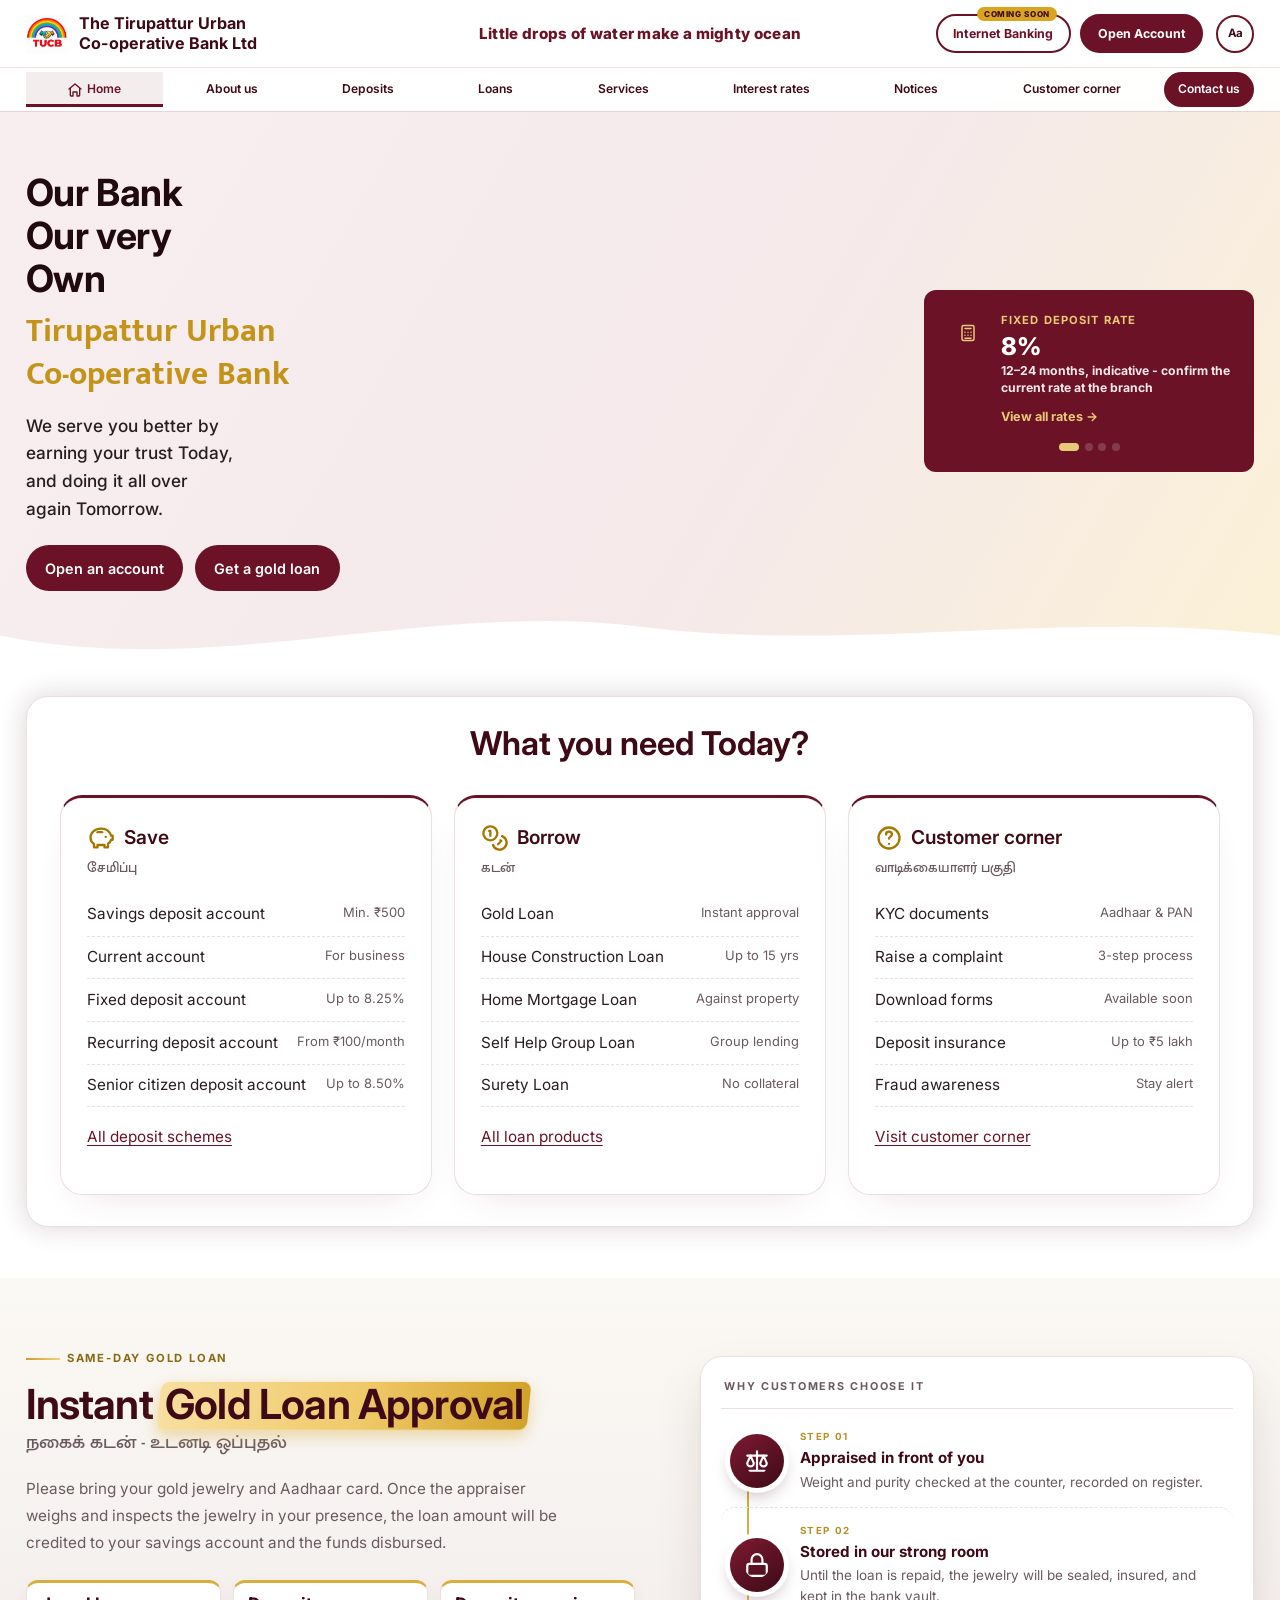
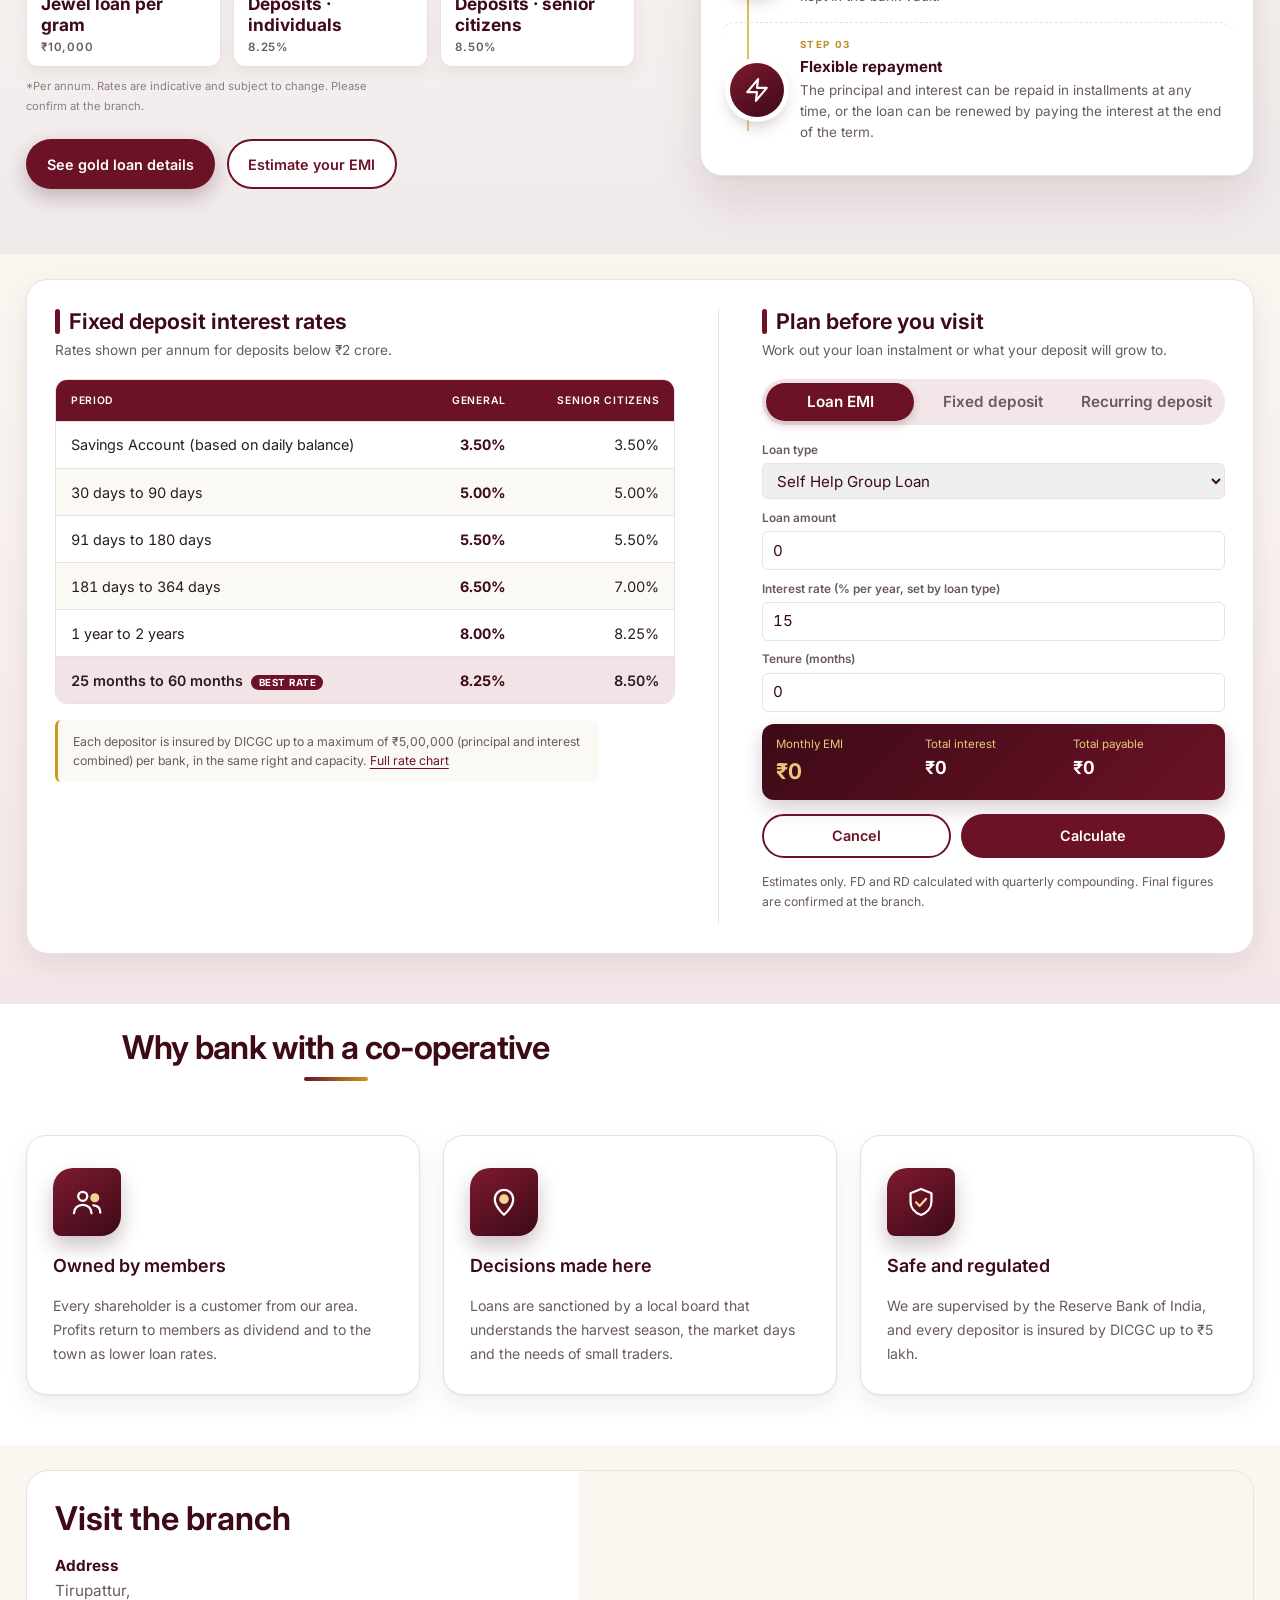
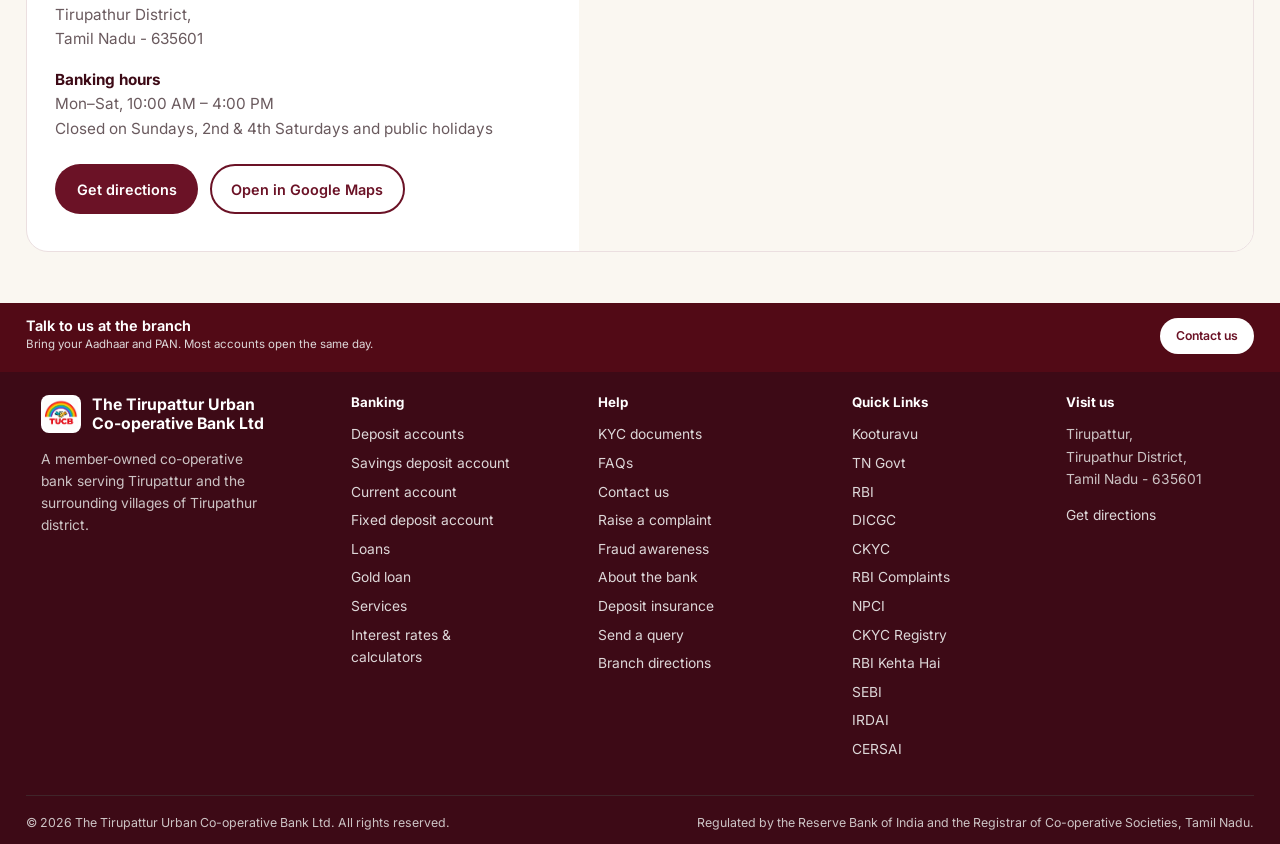
==== commit 538c109e: "My first commit Co-Authored-By: Claude Sonnet 5.5 <noreply@anthropic.com>" ====
--- a/index.html
+++ b/index.html
@@ -5,7 +5,7 @@
 <meta name="viewport" content="width=device-width, initial-scale=1">
 <title>The Tirupattur Urban Co-operative Bank Ltd | Tirupathur District</title>
 <meta name="description" content="The Tirupattur Urban Co-operative Bank Ltd – savings, fixed deposits, gold loans, house construction and business loans in Tirupattur, Tirupathur district, Tamil Nadu.">
-<meta name="theme-color" content="#1B2F73">
+<meta name="theme-color" content="#8A1F38">
 <link rel="icon" href="assets/favicon.png" type="image/png">
 <link rel="preconnect" href="https://fonts.googleapis.com">
 <link rel="preconnect" href="https://fonts.gstatic.com" crossorigin>
@@ -28,7 +28,7 @@
 <body>
 <a class="skip" href="#main">Skip to content</a>
 <div class="top-strip"><div class="wrap"><a class="topbar-brand" href="index.html">
-    <img src="assets/tucb-logo.svg" alt="" width="34" height="34">
+    <img src="assets/tucb-logo.png" alt="" width="34" height="34">
     <span>The Tirupattur Urban<br>Co-operative Bank Ltd</span>
   </a>
   <p class="top-note"><span>Little drops of water make a mighty ocean</span></p>
@@ -127,11 +127,6 @@
   </div>
   <svg class="hero-wave" viewBox="0 0 1440 80" preserveAspectRatio="none" aria-hidden="true"><path d="M0 40 C 240 90, 480 0, 720 30 C 960 60, 1200 10, 1440 40 L1440 80 L0 80 Z" fill="var(--white)"/></svg>
 </section>
-<div class="notices" role="region" aria-label="Notices"><div class="wrap">
-  <span class="notices-label">Important</span>
-  <div class="notices-track" tabindex="0"><ul class="notices-list"><li>Alert: the Bank never asks for your OTP, PIN or ATM card details</li><li>Stay safe from fraud: report unauthorised transactions to the branch immediately, and on the national cyber crime helpline 1930 or cybercrime.gov.in</li><li>Senior citizens get 0.50% extra on fixed deposits</li><li>Instant Gold Loan Approval after valuation</li><li>Update your KYC at the branch to keep your bank account active</li><li>Deposit insurance cover is subject to applicable DICGC terms; verify details with the Bank</li><li aria-hidden="true">Alert: the Bank never asks for your OTP, PIN or ATM card details</li><li aria-hidden="true">Stay safe from fraud: report unauthorised transactions to the branch immediately, and on the national cyber crime helpline 1930 or cybercrime.gov.in</li><li aria-hidden="true">Senior citizens get 0.50% extra on fixed deposits</li><li aria-hidden="true">Instant Gold Loan Approval after valuation</li><li aria-hidden="true">Update your KYC at the branch to keep your bank account active</li><li aria-hidden="true">Deposit insurance cover is subject to applicable DICGC terms; verify details with the Bank</li></ul></div>
-</div></div>
-
 <section class="section"><div class="wrap"><div class="offer-panel">
   <div class="section-head offer-head">
     <h2>What you need Today?</h2>
@@ -293,7 +288,7 @@
 <footer class="site-footer"><div class="wrap">
   <div class="foot-grid">
     <div>
-      <div class="foot-brand"><img src="assets/tucb-logo.svg" alt="" width="46" height="46"><strong>The Tirupattur Urban Co-operative Bank Ltd</strong></div>
+      <div class="foot-brand"><img src="assets/tucb-logo.png" alt="" width="46" height="46"><strong>The Tirupattur Urban Co-operative Bank Ltd</strong></div>
       <p>A member-owned co-operative bank serving Tirupattur and the surrounding villages of Tirupathur district.</p>
     </div>
     <div>
--- a/css/style.css
+++ b/css/style.css
@@ -1,18 +1,18 @@
 /* Kaveripattinam Urban Co-operative Bank - navy, cement grey, and white */
 @import url("https://fonts.googleapis.com/css2?family=Inter:wght@400;500;600;700&display=swap");
 :root {
-  --teal: #0B1B5D;
-  --teal-deep: #071240;
-  --accent: #D97A3A;
-  --accent-light: #F0B38A;
-  --accent-soft: #FBE8DC;
-  --leaf: #B95E22;
-  --mist: #F3F4F8;
-  --line: #E1E4E9;
-  --ink: #1F222F;
-  --ink-soft: #525664;
+  --teal: #6B1226;
+  --teal-deep: #3D0A16;
+  --accent: #C9981C;
+  --accent-light: #E8C97A;
+  --accent-soft: #FBF1D6;
+  --leaf: #A67700;
+  --mist: #FAF7F1;
+  --line: #EBDFE0;
+  --ink: #2A1C20;
+  --ink-soft: #6A5A5E;
   --white: #FFFFFF;
-  --river: #F0B38A;
+  --river: #E8C97A;
 
   --font-display: "Inter", "Anek Tamil", "Mukta Malar", system-ui, sans-serif;
   --font-body: "Inter", "Mukta Malar", "Noto Sans Tamil", system-ui, -apple-system, "Segoe UI", sans-serif;
@@ -59,12 +59,12 @@
 /* ---------- Header ---------- */
 .site-header { border-bottom: 0; position: sticky; top: 0; z-index: 50; }
 /* Header uses the same background image as each page's banner */
-.site-header { background-color: var(--teal-deep); background-image: linear-gradient(rgba(4,9,30,.35), rgba(4,9,30,.35)), var(--header-img, none); background-size: cover; background-position: center top; }
+.site-header { background-color: var(--teal-deep); background-image: linear-gradient(rgba(30, 6, 12,.35), rgba(30, 6, 12,.35)), var(--header-img, none); background-size: cover; background-position: center top; }
 .site-header .wrap { display: flex; align-items: center; justify-content: space-between; gap: 1rem; padding-block: .5rem; }
 body:has(.page-hero) .site-header .wrap { padding-block: .3rem; }
 
 .topbar-brand { display: flex; align-items: center; gap: .6rem; min-width: 0; text-decoration: none; color: #fff; flex: none; }
-.topbar-brand img { width: 34px; height: 34px; flex: none; }
+.topbar-brand img { width: 44px; height: 44px; flex: none; object-fit: contain; background: #fff; border-radius: 8px; padding: 2px; }
 .topbar-brand span { font-family: var(--font-display); font-weight: 700; font-size: .92rem; line-height: 1.15; }
 
 .nav { flex: 1; min-width: 0; }
@@ -76,7 +76,7 @@
 .nav a[aria-current="page"] { background: rgba(255, 255, 255, .16); box-shadow: inset 0 -3px 0 #fff; border-radius: 0; }
 .nav .nav-cta { flex: 1 1 0; }
 .nav .nav-cta a { background: var(--accent); border-radius: 999px; }
-.nav .nav-cta a:hover { background: #B95E22; color: #fff; }
+.nav .nav-cta a:hover { background: #A67700; color: #fff; }
 .nav-toggle { display: none; flex: none; background: none; border: 1px solid rgba(255, 255, 255, .4); border-radius: 999px; padding: .5rem .6rem; cursor: pointer; color: #fff; }
 .nav-toggle svg { width: 24px; height: 24px; }
 
@@ -124,16 +124,16 @@
 /* ---------- Buttons ---------- */
 .btn { display: inline-flex; align-items: center; gap: .5rem; padding: .8rem 1.35rem; border-radius: 999px; font-weight: 600; font-family: var(--font-body); font-size: 1rem; text-decoration: none; border: 2px solid transparent; cursor: pointer; transition: background .15s, color .15s; }
 .btn-mango { background: var(--accent); color: #fff; }
-.btn-mango:hover { background: #B95E22; color: #fff; }
+.btn-mango:hover { background: #A67700; color: #fff; }
 .btn-ghost { border-color: rgba(255,255,255,.55); color: #fff; }
 .btn-ghost:hover { background: rgba(255,255,255,.1); color: #fff; }
 .btn-teal { background: var(--teal); color: #fff; }
 .btn-teal:hover { background: var(--teal-deep); color: #fff; }
 .btn-line { border-color: var(--teal); color: var(--teal); background: transparent; }
-.btn-line:hover { background: #FBE8DC; border-color: var(--teal); color: var(--teal-deep); }
+.btn-line:hover { background: #FBF1D6; border-color: var(--teal); color: var(--teal-deep); }
 
 /* ---------- Hero (home) ---------- */
-.hero { position: relative; overflow: hidden; min-height: clamp(460px, 42vw, 700px); background: linear-gradient(120deg, #EEF0F8 0%, #E6E9F5 60%, #FBE8DC 100%); color: #D7DADD; }
+.hero { position: relative; overflow: hidden; min-height: clamp(460px, 42vw, 700px); background: linear-gradient(120deg, #F8EEF0 0%, #F5E9EA 60%, #FBF1D6 100%); color: #DDD7D8; }
 .hero::before { content: ""; position: absolute; inset: 0; background-image: radial-gradient(rgba(255,255,255,.06) 1.4px, transparent 1.6px); background-size: 28px 28px; pointer-events: none; }
 .hero-glow { display: none; }
 @keyframes heroFloat1 { 0%, 100% { transform: translate(0,0) scale(1); } 50% { transform: translate(-50px,40px) scale(1.12); } }
@@ -150,9 +150,9 @@
 .hero .btn { color: #FFFFFF; }
 .hero .hero-actions .btn { background: var(--teal); border-color: var(--accent); color: #FFFFFF; }
 .hero .hero-actions .btn:hover { background: var(--teal-deep); border-color: var(--accent); color: #FFFFFF; }
-.hero .quick { background: rgba(15, 35, 55, 0.62); border: 1px solid rgba(255,255,255,0.28); backdrop-filter: blur(12px); -webkit-backdrop-filter: blur(12px); color: #FFFFFF; }
+.hero .quick { background: rgba(55, 15, 22, 0.62); border: 1px solid rgba(255,255,255,0.28); backdrop-filter: blur(12px); -webkit-backdrop-filter: blur(12px); color: #FFFFFF; }
 .hero .quick-stat, .hero .quick-link { color: #FFFFFF; }
-.hero .quick-label, .hero .quick-caption { color: #F5F7FA; }
+.hero .quick-label, .hero .quick-caption { color: #FAF5F6; }
 
 .quick { position: relative; top: 60px; background: rgba(255,255,255,.07); backdrop-filter: blur(10px); -webkit-backdrop-filter: blur(10px); border: 1px solid rgba(255,255,255,.18); border-radius: var(--r-md); padding: 1.5rem 1.6rem; color: #fff; max-width: 330px; margin-left: auto; }
 .quick h2 { color: #fff; font-size: 1.05rem; margin-bottom: .9rem; }
@@ -176,7 +176,7 @@
 }
 
 /* ---------- Notice strip ---------- */
-.notices { background: var(--accent-soft); border-bottom: 1px solid #CFD4E6; font-size: .95rem; }
+.notices { background: var(--accent-soft); border-bottom: 1px solid #E6CFD3; font-size: .95rem; }
 .notices .wrap { display: flex; align-items: center; gap: 1rem; padding-block: .6rem; overflow: hidden; }
 .notices-label { flex: none; font-weight: 700; color: #fff; background: var(--accent); padding: .15rem .7rem; border-radius: 999px; font-size: .85rem; }
 .notices-track { overflow: hidden; flex: 1; mask-image: linear-gradient(90deg, transparent, #000 4%, #000 96%, transparent); }
@@ -186,10 +186,10 @@
 @media (prefers-reduced-motion: reduce) { .notices-list { white-space: normal; flex-wrap: wrap; width: auto; gap: .4rem 2rem; } .notices-list li[aria-hidden] { display: none; } }
 
 /* ---------- Page hero (inner pages) ---------- */
-.page-hero { background: linear-gradient(120deg, var(--teal-deep), var(--teal)); color: #D7DADD; position: relative; overflow: hidden; min-height: clamp(260px, 30vw, 440px); }
+.page-hero { background: linear-gradient(120deg, var(--teal-deep), var(--teal)); color: #DDD7D8; position: relative; overflow: hidden; min-height: clamp(260px, 30vw, 440px); }
 .page-hero .wrap { position: relative; padding-block: 2.75rem 1.8rem; }
 .page-hero h1 { color: #fff; font-size: clamp(1.875rem, 4vw, 2.775rem); margin-bottom: .5em; }
-.page-hero .hero-ta { color: #F0B38A; font-family: var(--font-display); font-size: 1.2rem; margin: 0 0 1.1rem; }
+.page-hero .hero-ta { color: #E8C97A; font-family: var(--font-display); font-size: 1.2rem; margin: 0 0 1.1rem; }
 .page-hero p { margin: 0; max-width: 60ch; }
 .crumbs { font-size: .88rem; margin-bottom: 1.6rem; color: var(--river); }
 .crumbs a { color: #fff; }
@@ -206,13 +206,13 @@
 /* Offer columns on home - three categories as a ruled split, not cards */
 .offer-head { text-align: center; margin-inline: auto; }
 
-.offer-panel { max-width: 1240px; margin-inline: auto; padding: 2rem 1.5rem 2.2rem; background: var(--white); border: 1px solid var(--line); border-radius: var(--r-lg); box-shadow: 0 0 26px 2px rgba(20, 36, 61, .16); }
+.offer-panel { max-width: 1240px; margin-inline: auto; padding: 2rem 1.5rem 2.2rem; background: var(--white); border: 1px solid var(--line); border-radius: var(--r-lg); box-shadow: 0 0 26px 2px rgba(61, 20, 27, .16); }
 .offer { display: grid; grid-template-columns: repeat(3, minmax(0, 1fr)); gap: 1.5rem; max-width: 1160px; margin-inline: auto; }
-.offer-card { width: 100%; box-sizing: border-box; padding: 1.8rem; min-height: 400px; border: 1px solid var(--line); border-top: 3px solid var(--teal); border-radius: var(--r-lg); background: var(--white); box-shadow: 0 16px 40px -24px rgba(11, 23, 74, .18); transition: transform .25s ease, box-shadow .25s ease; }
+.offer-card { width: 100%; box-sizing: border-box; padding: 1.8rem; min-height: 400px; border: 1px solid var(--line); border-top: 3px solid var(--teal); border-radius: var(--r-lg); background: var(--white); box-shadow: 0 16px 40px -24px rgba(107, 18, 38, .18); transition: transform .25s ease, box-shadow .25s ease; }
 .offer-card:hover { transform: scale(1.04); position: relative; z-index: 1; }
-.offer-card:nth-child(1):hover { box-shadow: 0 -12px 28px -10px rgba(11, 23, 74, .26), 0 12px 28px -10px rgba(11, 23, 74, .26), 12px 0 28px -10px rgba(11, 23, 74, .26); clip-path: inset(-60px -60px -60px 0); }
-.offer-card:nth-child(2):hover { box-shadow: 0 0 30px 3px rgba(11, 23, 74, .24); }
-.offer-card:nth-child(3):hover { box-shadow: 0 -12px 28px -10px rgba(11, 23, 74, .26), 0 12px 28px -10px rgba(11, 23, 74, .26), -12px 0 28px -10px rgba(11, 23, 74, .26); clip-path: inset(-60px 0 -60px -60px); }
+.offer-card:nth-child(1):hover { box-shadow: 0 -12px 28px -10px rgba(107, 18, 38, .26), 0 12px 28px -10px rgba(107, 18, 38, .26), 12px 0 28px -10px rgba(107, 18, 38, .26); clip-path: inset(-60px -60px -60px 0); }
+.offer-card:nth-child(2):hover { box-shadow: 0 0 30px 3px rgba(107, 18, 38, .24); }
+.offer-card:nth-child(3):hover { box-shadow: 0 -12px 28px -10px rgba(107, 18, 38, .26), 0 12px 28px -10px rgba(107, 18, 38, .26), -12px 0 28px -10px rgba(107, 18, 38, .26); clip-path: inset(-60px 0 -60px -60px); }
 @media (prefers-reduced-motion: reduce) { .offer-card { transition: none; } .offer-card:hover { transform: none; } }
 @media (max-width: 900px) { .offer { grid-template-columns: 1fr; } }
 .offer-card h3 { display: flex; align-items: center; gap: .6rem; font-size: 1.325rem; }
@@ -244,27 +244,27 @@
 .table-wrap { overflow-x: auto; border: 1px solid var(--line); border-radius: var(--r-md); background: var(--white); }
 .fixed-rates-intro { color: var(--ink-soft); margin-bottom: 1.2rem; }
 .fixed-rates-table { width: 100%; min-width: 510px; border-collapse: collapse; }
-.fixed-rates-table th { background: #0B1B5D; color: #fff; white-space: nowrap; }
+.fixed-rates-table th { background: #6B1226; color: #fff; white-space: nowrap; }
 .fixed-rates-table td { background: #fff; }
 .fixed-rates-table th, .fixed-rates-table td { padding: .8rem 1rem; }
 .fixed-rates-note { max-width: none; margin: 1rem 0 0; color: var(--ink-soft); font-size: .9rem; line-height: 1.55; }
 .loan-rates-title { margin-top: 2.4rem; }
 .loan-rates-intro { color: var(--ink-soft); margin-bottom: 1.2rem; }
 .loan-rates-table { width: 100%; min-width: 390px; border-collapse: collapse; }
-.loan-rates-table th { background: #0B1B5D; color: #fff; white-space: nowrap; }
+.loan-rates-table th { background: #6B1226; color: #fff; white-space: nowrap; }
 .loan-rates-table td { background: #fff; }
 .loan-rates-table th, .loan-rates-table td { padding: .8rem 1rem; }
 .loan-rates-note { max-width: none; margin: .8rem 0 0; color: var(--ink-soft); font-size: .85rem; }
-.rates-scroll { max-height: 700px; overflow-y: auto; overflow-x: hidden; padding-right: .5rem; scrollbar-gutter: stable; scrollbar-width: thin; scrollbar-color: #0B1B5D #FBE8DC; }
+.rates-scroll { max-height: 700px; overflow-y: auto; overflow-x: hidden; padding-right: .5rem; scrollbar-gutter: stable; scrollbar-width: thin; scrollbar-color: #6B1226 #FBF1D6; }
 .rates-scroll::-webkit-scrollbar { width: 10px; }
-.rates-scroll::-webkit-scrollbar-track { background: #FBE8DC; border-radius: 8px; }
-.rates-scroll::-webkit-scrollbar-thumb { background: #0B1B5D; border-radius: 8px; }
+.rates-scroll::-webkit-scrollbar-track { background: #FBF1D6; border-radius: 8px; }
+.rates-scroll::-webkit-scrollbar-thumb { background: #6B1226; border-radius: 8px; }
 .deposit-rate-pair { display: block; }
 @media (max-width: 700px) { .rates-scroll { max-height: 620px; } }
 .recurring-rates-block { margin-top: 2.4rem; }
 .recurring-rates-intro { color: var(--ink-soft); margin-bottom: 1.2rem; }
 .recurring-rates-table { width: 100%; min-width: 440px; border-collapse: collapse; }
-.recurring-rates-table th { background: #0B1B5D; color: #fff; white-space: nowrap; }
+.recurring-rates-table th { background: #6B1226; color: #fff; white-space: nowrap; }
 .recurring-rates-table td { background: #fff; }
 .recurring-rates-table th, .recurring-rates-table td { padding: .8rem 1rem; }
 table { width: 100%; border-collapse: collapse; font-size: 1rem; min-width: 440px; }
@@ -272,27 +272,27 @@
 th { background: var(--mist); font-family: var(--font-display); font-weight: 600; color: var(--teal-deep); }
 td.num, th.num { text-align: right; font-variant-numeric: tabular-nums; }
 tbody tr:last-child td { border-bottom: 0; }
-tbody tr:hover { background: #F3F4F9; }
+tbody tr:hover { background: #F9F3F4; }
 .note { font-size: .9rem; color: var(--ink-soft); margin-top: .8rem; }
 
 /* Calculator */
 .calc { background: var(--white); border: 1px solid var(--line); border-radius: var(--r-lg); padding: 1.3rem 1.4rem; }
 .calc-tabs { display: flex; gap: .4rem; margin-bottom: .9rem; background: var(--mist); padding: .3rem; border-radius: 999px; }
 .calc-tabs button { flex: 1; border: 0; background: transparent; padding: .45rem; border-radius: 999px; font: inherit; font-weight: 600; color: var(--ink-soft); cursor: pointer; }
-.calc-tabs button[aria-selected="true"] { background: var(--white); color: var(--teal); box-shadow: 0 1px 3px rgba(4,9,30,.15); }
+.calc-tabs button[aria-selected="true"] { background: var(--white); color: var(--teal); box-shadow: 0 1px 3px rgba(30, 6, 12,.15); }
 .field { margin-bottom: .65rem; }
 .field label { display: flex; justify-content: space-between; font-weight: 600; font-size: .95rem; margin-bottom: .25rem; }
 .field output { color: var(--teal); font-variant-numeric: tabular-nums; }
 .field-head { display: flex; flex-direction: column; align-items: stretch; gap: .25rem; margin-bottom: .25rem; }
 .field-head label { margin: 0; }
 .calc-manual { width: 100%; padding: .45rem .7rem; border: 1px solid var(--line); border-radius: var(--r-sm); color: var(--teal-deep); font: inherit; font-size: 1.05rem; font-variant-numeric: tabular-nums; }
-.calc-manual:focus { border-color: var(--teal); outline: 3px solid rgba(11,27,93,.16); }
+.calc-manual:focus { border-color: var(--teal); outline: 3px solid rgba(93, 11, 25,.16); }
 .calc-actions { display: flex; justify-content: flex-end; gap: .65rem; margin-top: .8rem; }
 .result { background: var(--teal); color: #fff; border-radius: var(--r-md); padding: .8rem 1rem; display: grid; grid-template-columns: repeat(3, minmax(0, 1fr)); gap: .8rem; margin-top: .8rem; }
 .result div { display: flex; flex-direction: column; }
 .result small { color: var(--river); font-size: .8rem; }
 .result b { font-family: var(--font-display); font-size: 1.25rem; font-variant-numeric: tabular-nums; }
-.result .big b { color: #F0B38A; font-size: 1.5rem; }
+.result .big b { color: #E8C97A; font-size: 1.5rem; }
 @media (max-width: 480px) { .result { grid-template-columns: 1fr 1fr; } .result .big { grid-column: 1 / -1; } }
 
 /* Co-operative values */
@@ -316,7 +316,7 @@
 .placeholder { background: var(--accent-soft); border-bottom: 1px dashed var(--accent); padding: 0 .2rem; }
 
 /* Generic content card (history, notes, etc.) */
-.info-card { background: var(--white); border: 1px solid var(--line); border-radius: var(--r-lg); padding: 1.8rem 2rem; box-shadow: 0 8px 24px rgba(12, 27, 75, .05); }
+.info-card { background: var(--white); border: 1px solid var(--line); border-radius: var(--r-lg); padding: 1.8rem 2rem; box-shadow: 0 8px 24px rgba(107, 18, 38, .05); }
 .info-card p:last-child { margin-bottom: 0; }
 .info-card h3 { margin-top: 1.1rem; }
 .info-contact-row { display: flex; flex-wrap: wrap; gap: .5rem 1.6rem; margin-top: .7rem; }
@@ -337,14 +337,14 @@
 .product-nav { display: flex; flex-wrap: nowrap; overflow-x: auto; gap: .5rem; margin-bottom: 1rem; scrollbar-width: none; -ms-overflow-style: none; }
 .product-nav::-webkit-scrollbar { display: none; }
 .product-nav a { padding: .45rem .95rem; border: 1px solid var(--line); border-radius: 999px; text-decoration: none; color: var(--ink); font-size: .95rem; background: var(--white); white-space: nowrap; flex: none; transition: background-color .2s, color .2s, border-color .2s, box-shadow .2s, transform .2s; }
-.product-nav a:hover, .product-nav a:focus-visible { background: var(--accent); border-color: var(--accent); color: var(--teal-deep); box-shadow: 0 6px 16px rgba(89, 101, 121, .35); transform: translateY(-1px); }
-.product-nav a.is-active { background: var(--accent); border-color: var(--accent); color: var(--teal-deep); font-weight: 600; box-shadow: 0 4px 12px rgba(89, 101, 121, .3); }
+.product-nav a:hover, .product-nav a:focus-visible { background: var(--accent); border-color: var(--accent); color: var(--teal-deep); box-shadow: 0 6px 16px rgba(121, 89, 94, .35); transform: translateY(-1px); }
+.product-nav a.is-active { background: var(--accent); border-color: var(--accent); color: var(--teal-deep); font-weight: 600; box-shadow: 0 4px 12px rgba(121, 89, 94, .3); }
 /* Deposits page: keep the section links pinned under the header while scrolling */
 body.page-deposits .product-nav { position: sticky; top: var(--header-h, 54px); z-index: 40; background: var(--white); padding-block: .6rem; margin-bottom: .4rem; }
 body.page-deposits .product { scroll-margin-top: calc(var(--header-h, 54px) + 4rem); }
 .product { display: grid; grid-template-columns: minmax(0, 280px) minmax(0, 1fr); gap: 2.4rem; padding-block: 1.2rem; border-top: 1px solid var(--line); scroll-margin-top: 110px; }
 .product:first-of-type { border-top: 1px solid var(--line); }
-.product { background: var(--white); border: 1px solid var(--line); border-radius: var(--r-lg); box-shadow: 0 6px 24px rgba(28, 52, 84, .10); padding: 1.8rem; margin-top: 1.2rem; }
+.product { background: var(--white); border: 1px solid var(--line); border-radius: var(--r-lg); box-shadow: 0 6px 24px rgba(84, 28, 37, .10); padding: 1.8rem; margin-top: 1.2rem; }
 .product[hidden] { display: none; }
 .product-title h2 { font-size: 1.475rem; margin-bottom: .2rem; }
 .product-title .ta { color: var(--ink-soft); }
@@ -385,23 +385,23 @@
 .person span { color: var(--ink-soft); font-size: .92rem; }
 .board-section { border-block: 1px solid var(--line); }
 .board-heading { margin-bottom: 1.7rem; }
-.board-heading h2 { margin: .3rem 0 .55rem; color: #071240; }
+.board-heading h2 { margin: .3rem 0 .55rem; color: #3D0A16; }
 .board-heading p { margin-bottom: 0; }
 .board-eyebrow { color: var(--teal); font-size: .8rem; font-weight: 700; letter-spacing: .12em; text-transform: uppercase; }
 .board-grid { display: grid; grid-template-columns: repeat(3, minmax(0, 1fr)); gap: 1rem; }
-.board-card { min-height: 178px; padding: 1.25rem; border: 1px solid #DDE0E3; border-top: 3px solid #071240; border-radius: var(--r-md); background: #fff; box-shadow: 0 8px 24px rgba(12, 27, 75, .05); }
-.board-avatar { width: 46px; height: 46px; display: grid; place-items: center; margin-bottom: 1rem; border-radius: 50%; background: #FBE8DC; color: #071240; font-family: var(--font-display); font-size: .95rem; font-weight: 700; }
+.board-card { min-height: 178px; padding: 1.25rem; border: 1px solid #E3DDDE; border-top: 3px solid #3D0A16; border-radius: var(--r-md); background: #fff; box-shadow: 0 8px 24px rgba(107, 18, 38, .05); }
+.board-avatar { width: 46px; height: 46px; display: grid; place-items: center; margin-bottom: 1rem; border-radius: 50%; background: #FBF1D6; color: #3D0A16; font-family: var(--font-display); font-size: .95rem; font-weight: 700; }
 .board-role { margin: 0 0 .25rem; color: var(--teal); font-size: .84rem; font-weight: 700; }
-.board-name { margin: 0; color: #071240; font-size: 1.08rem; }
+.board-name { margin: 0; color: #3D0A16; font-size: 1.08rem; }
 @media (max-width: 760px) { .board-grid { grid-template-columns: repeat(2, minmax(0, 1fr)); } }
 @media (max-width: 460px) { .board-grid { grid-template-columns: 1fr; } .board-card { min-height: 0; } }
 .download-forms-section .section-head { margin-bottom: 1.4rem; }
-.forms-empty-state { display: flex; align-items: center; gap: 1rem; padding: 1.35rem; border: 1px solid var(--line); border-radius: var(--r-md); background: #fff; box-shadow: 0 8px 24px rgba(12, 27, 75, .05); }
-.forms-file-icon { width: 52px; height: 52px; flex: 0 0 auto; display: grid; place-items: center; border-radius: 14px; background: #FBE8DC; color: #071240; }
+.forms-empty-state { display: flex; align-items: center; gap: 1rem; padding: 1.35rem; border: 1px solid var(--line); border-radius: var(--r-md); background: #fff; box-shadow: 0 8px 24px rgba(107, 18, 38, .05); }
+.forms-file-icon { width: 52px; height: 52px; flex: 0 0 auto; display: grid; place-items: center; border-radius: 14px; background: #FBF1D6; color: #3D0A16; }
 .forms-file-icon svg { width: 25px; height: 25px; }
 .forms-empty-copy { flex: 1; min-width: 0; }
 .forms-status { display: inline-block; margin-bottom: .25rem; color: var(--teal); font-size: .78rem; font-weight: 700; }
-.forms-empty-copy h3 { margin: 0 0 .2rem; color: #071240; }
+.forms-empty-copy h3 { margin: 0 0 .2rem; color: #3D0A16; }
 .forms-empty-copy p { margin: 0; color: var(--ink-soft); }
 @media (max-width: 600px) { .forms-empty-state { align-items: flex-start; flex-wrap: wrap; } .forms-empty-state .btn { margin-left: calc(52px + 1rem); } }
 
@@ -411,7 +411,7 @@
 .notice-tab:hover { border-color: var(--teal); color: var(--teal); }
 .notice-tab.is-active { background: var(--teal-deep); border-color: var(--teal-deep); color: #fff; }
 .notice-list { display: grid; gap: 1rem; }
-.notice-card { border: 1px solid var(--line); border-radius: var(--r-md); background: var(--white); padding: 1.2rem 1.4rem; box-shadow: 0 8px 24px rgba(12, 27, 75, .05); }
+.notice-card { border: 1px solid var(--line); border-radius: var(--r-md); background: var(--white); padding: 1.2rem 1.4rem; box-shadow: 0 8px 24px rgba(107, 18, 38, .05); }
 .notice-card.is-hidden { display: none; }
 .notice-meta { display: flex; flex-wrap: wrap; align-items: center; gap: .7rem; margin-bottom: .5rem; }
 .notice-date { color: var(--ink-soft); font-size: .85rem; font-weight: 600; }
@@ -454,14 +454,14 @@
 @media (max-width: 600px) { .form .row { grid-template-columns: 1fr; } }
 
 /* CTA band */
-.cta-band { background: var(--teal-deep); color: #D7DADD; }
+.cta-band { background: var(--teal-deep); color: #DDD7D8; }
 .cta-band .wrap { display: flex; flex-wrap: wrap; justify-content: space-between; align-items: center; gap: 1.4rem; padding-block: 15px 18px; }
 .cta-band h2 { color: #fff; margin: 0; font-size: 1rem; line-height: 1.15; }
 .cta-band p { margin: 0; font-size: .8rem; }
 .cta-band .btn { padding: .45rem 1rem; font-size: .85rem; }
 
 /* Footer */
-.site-footer { background: #071240; color: #C3C7CC; font-size: .96rem; }
+.site-footer { background: #3D0A16; color: #CCC3C4; font-size: .96rem; }
 .site-footer .wrap { padding-block: 1.6rem .8rem; }
 .foot-grid { display: flex; justify-content: space-between; gap: 1.5rem; transform: translateX(0); }
 .foot-grid > div { min-width: 0; }
@@ -475,17 +475,17 @@
 .foot-grid > div:nth-child(4), .foot-grid > div:nth-child(5) { transform: translateX(-18px); }
 .site-footer h4 { color: #fff; font-size: .925rem; margin-bottom: .9rem; }
 .site-footer ul { list-style: none; padding: 0; margin: 0; display: grid; gap: .45rem; }
-.site-footer a { color: #D7DADD; text-decoration: none; }
-.site-footer a:hover { color: #F0B38A; }
+.site-footer a { color: #DDD7D8; text-decoration: none; }
+.site-footer a:hover { color: #E8C97A; }
 .site-footer .footer-contact { display: inline-flex; align-items: center; gap: .35rem; max-width: 100%; overflow-wrap: anywhere; }
 .site-footer .footer-contact-spacer { display: block; height: .45rem; }
 .site-footer .footer-contact svg { width: 1em; height: 1em; flex: 0 0 auto; }
-.site-footer a:hover .phone-number { color: #F0B38A; }
+.site-footer a:hover .phone-number { color: #E8C97A; }
 .foot-brand { display: flex; gap: .8rem; align-items: center; margin-bottom: 1rem; }
-.foot-brand img { width: 46px; height: 46px; }
+.foot-brand img { width: 56px; height: 56px; object-fit: contain; background: #fff; border-radius: 8px; padding: 3px; }
 .foot-brand strong { color: #fff; font-family: var(--font-display); font-size: 1.1rem; line-height: 1.2; }
-.foot-bottom { border-top: 1px solid #252A40; margin-top: 2.4rem; padding-top: 1.2rem; display: flex; flex-wrap: wrap; justify-content: space-between; gap: .8rem; font-size: .86rem; }
-.dicgc { display: inline-block; margin-top: .8rem; padding: .5rem .8rem; border: 1px solid #2F344A; border-radius: var(--r-sm); font-size: .88rem; }
+.foot-bottom { border-top: 1px solid #40252A; margin-top: 2.4rem; padding-top: 1.2rem; display: flex; flex-wrap: wrap; justify-content: space-between; gap: .8rem; font-size: .86rem; }
+.dicgc { display: inline-block; margin-top: .8rem; padding: .5rem .8rem; border: 1px solid #4A2F34; border-radius: var(--r-sm); font-size: .88rem; }
 @media (max-width: 900px) { .foot-grid { display: grid; grid-template-columns: 1fr 1fr; transform: none; } .foot-grid > div:nth-child(1), .foot-grid > div:nth-child(n+3) { transform: none; } }
 @media (max-width: 1259px) { .foot-grid { transform: none; } }
 @media (max-width: 600px) { .foot-grid { grid-template-columns: 1fr; } }
@@ -508,7 +508,7 @@
 }
 
 /* Placeholders on dark backgrounds */
-.site-footer .placeholder { background: transparent; color: #F0B38A; border-bottom-color: #F0B38A; }
+.site-footer .placeholder { background: transparent; color: #E8C97A; border-bottom-color: #E8C97A; }
 .site-footer .placeholder.phone-number { color: inherit; border-bottom: 0; padding: 0; }
 .phone-number, .visit-info dd a[href^="tel:"] { font-family: var(--font-body); font-style: normal; font-weight: 400; }
 #visit .visit-info .phone-number { background: transparent; border-bottom: 0; padding: 0; }
@@ -523,9 +523,9 @@
 }
 
 /* ---------- Welcome popup (home, shown on every load/refresh) ---------- */
-.welcome-popup { position: fixed; inset: 0; z-index: 200; display: flex; align-items: center; justify-content: center; padding: 1rem; background: rgba(10, 20, 35, .55); animation: popupFade .35s ease; }
+.welcome-popup { position: fixed; inset: 0; z-index: 200; display: flex; align-items: center; justify-content: center; padding: 1rem; background: rgba(35, 10, 14, .55); animation: popupFade .35s ease; }
 .welcome-popup[hidden] { display: none; }
-.welcome-popup-card { position: relative; width: min(92vw, 460px); padding: 2.2rem 1.8rem 2rem; text-align: center; background: var(--white); border-radius: var(--r-lg); box-shadow: 0 20px 60px -10px rgba(10, 20, 35, .45); animation: popupRise .4s ease; }
+.welcome-popup-card { position: relative; width: min(92vw, 460px); padding: 2.2rem 1.8rem 2rem; text-align: center; background: var(--white); border-radius: var(--r-lg); box-shadow: 0 20px 60px -10px rgba(35, 10, 14, .45); animation: popupRise .4s ease; }
 .welcome-popup-ta { margin: 0 0 .6rem; font-family: var(--font-display); font-size: 1.7rem; font-weight: 700; color: var(--teal-deep); }
 .welcome-popup-en { margin: 0; font-size: 1.4rem; color: var(--ink-soft); }
 .welcome-popup-close { position: absolute; top: .5rem; right: .7rem; width: 34px; height: 34px; border: 0; border-radius: 50%; background: transparent; color: var(--ink-soft); font-size: 1.6rem; line-height: 1; cursor: pointer; }
@@ -535,8 +535,8 @@
 @media (prefers-reduced-motion: reduce) { .welcome-popup, .welcome-popup-card { animation: none; } }
 
 /* Deposits page: professional product cards */
-body.page-deposits .product{padding:0;gap:0;overflow:hidden;border:1px solid var(--line);border-top:4px solid var(--teal);border-radius:14px;box-shadow:0 1px 2px rgba(7,18,64,.06),0 12px 32px rgba(7,18,64,.08);margin-top:1.4rem;grid-template-columns:minmax(0,300px) minmax(0,1fr)}
-body.page-deposits .product-title{background:linear-gradient(180deg,#F3F4F8,#FBE8DC);padding:2rem 1.8rem;border-right:1px solid var(--line);display:flex;flex-direction:column;align-items:flex-start}
+body.page-deposits .product{padding:0;gap:0;overflow:hidden;border:1px solid var(--line);border-top:4px solid var(--teal);border-radius:14px;box-shadow:0 1px 2px rgba(61, 10, 22,.06),0 12px 32px rgba(61, 10, 22,.08);margin-top:1.4rem;grid-template-columns:minmax(0,300px) minmax(0,1fr)}
+body.page-deposits .product-title{background:linear-gradient(180deg,#FAF7F1,#FBF1D6);padding:2rem 1.8rem;border-right:1px solid var(--line);display:flex;flex-direction:column;align-items:flex-start}
 body.page-deposits .product-title h2{font-size:1.4rem;color:var(--teal-deep);letter-spacing:-.01em;margin:0 0 .25rem}
 body.page-deposits .product-title .ta{margin:0;font-size:.95rem}
 body.page-deposits .product-title .tag{margin-top:auto;padding:.35rem .85rem;background:var(--teal);color:#fff;font-size:.78rem;letter-spacing:.03em;text-transform:uppercase}
@@ -546,26 +546,26 @@
 body.page-deposits .product-body ul.ticks{gap:.85rem 1.8rem;margin-bottom:1.6rem}
 body.page-deposits .product-body ul.ticks li{padding-left:2rem;font-weight:500;color:var(--ink)}
 body.page-deposits .product-body ul.ticks li::before{content:"";left:0;top:.05em;width:1.35rem;height:1.35rem;border:0;border-radius:50%;background:var(--accent-soft) url("data:image/svg+xml,%3Csvg xmlns='http://www.w3.org/2000/svg' viewBox='0 0 24 24' fill='none' stroke='%231C3454' stroke-width='3.2' stroke-linecap='round' stroke-linejoin='round'%3E%3Cpath d='M6 12.5l4 4 8-9'/%3E%3C/svg%3E") center/70% no-repeat;transform:none}
-body.page-deposits .product-body .docs{background:#F3F4F8;border:1px solid var(--line);border-left:4px solid var(--accent);border-radius:8px;padding:1rem 1.2rem;font-size:.94rem;color:var(--ink-soft)}
+body.page-deposits .product-body .docs{background:#FAF7F1;border:1px solid var(--line);border-left:4px solid var(--accent);border-radius:8px;padding:1rem 1.2rem;font-size:.94rem;color:var(--ink-soft)}
 @media(max-width:760px){body.page-deposits .product{grid-template-columns:1fr}body.page-deposits .product-title{border-right:0;border-bottom:1px solid var(--line);padding:1.4rem}body.page-deposits .product-body{padding:1.4rem}}
 
 /* Services page: interactive service tiles */
-body.page-services .grid-3{gap:1.1rem;padding:1.4rem;background:#fff;border:1px solid var(--line);border-radius:22px;box-shadow:0 1px 2px rgba(7,18,64,.05),0 14px 36px rgba(7,18,64,.08)}
-body.page-services .service{counter-increment:svc;position:relative;min-height:190px;padding:1.1rem;border:1px solid var(--line);border-radius:6px 20px 6px 20px;overflow:hidden;cursor:pointer;display:flex;flex-direction:column;align-items:flex-start;text-align:left;background:linear-gradient(165deg,#FAFBFC,#F1F3F6);
- box-shadow:0 1px 2px rgba(7,18,64,.05);transition:transform .35s cubic-bezier(.2,.8,.2,1),box-shadow .35s,border-color .3s;-webkit-tap-highlight-color:transparent}
+body.page-services .grid-3{gap:1.1rem;padding:1.4rem;background:#fff;border:1px solid var(--line);border-radius:22px;box-shadow:0 1px 2px rgba(61, 10, 22,.05),0 14px 36px rgba(61, 10, 22,.08)}
+body.page-services .service{counter-increment:svc;position:relative;min-height:190px;padding:1.1rem;border:1px solid var(--line);border-radius:6px 20px 6px 20px;overflow:hidden;cursor:pointer;display:flex;flex-direction:column;align-items:flex-start;text-align:left;background:linear-gradient(165deg,#FCFAFA,#F6F1F2);
+ box-shadow:0 1px 2px rgba(61, 10, 22,.05);transition:transform .35s cubic-bezier(.2,.8,.2,1),box-shadow .35s,border-color .3s;-webkit-tap-highlight-color:transparent}
 body.page-services .service:focus-visible{outline:3px solid var(--teal);outline-offset:3px}
-body.page-services .service svg{position:relative;width:52px;height:52px;padding:13px;margin:0;color:#fff;background:linear-gradient(145deg,#13287A,#071240);border-radius:4px 14px 4px 14px;box-shadow:0 6px 12px rgba(7,18,64,.25);transition:transform .4s cubic-bezier(.2,.8,.2,1),border-radius .4s}
+body.page-services .service svg{position:relative;width:52px;height:52px;padding:13px;margin:0;color:#fff;background:linear-gradient(145deg,#7E1A32,#3D0A16);border-radius:4px 14px 4px 14px;box-shadow:0 6px 12px rgba(61, 10, 22,.25);transition:transform .4s cubic-bezier(.2,.8,.2,1),border-radius .4s}
 body.page-services .service h3{position:relative;margin:auto 0 0;padding:0;font-size:1.15rem;font-weight:700;line-height:1.25;color:var(--teal-deep);max-width:92%}
 body.page-services .service h3::after{content:"";display:block;width:28px;height:3px;margin-top:.6rem;background:var(--accent);border-radius:2px;transition:width .4s cubic-bezier(.2,.8,.2,1),background .3s}
 body.page-services .service::after{content:"+";position:absolute;top:.9rem;right:.9rem;width:28px;height:28px;border-radius:50%;border:1.5px solid var(--accent-light);color:var(--teal);font-size:1.15rem;line-height:25px;text-align:center;z-index:3;transition:transform .35s,background .3s,color .3s,border-color .3s}
-body.page-services .service .svc-more{position:absolute;inset:0;z-index:2;margin:0;padding:1.1rem;display:flex;flex-direction:column;justify-content:center;align-items:center;background:linear-gradient(165deg,#13287A 0%,#071240 100%);color:#DDE0ED;font-size:.92rem;line-height:1.55;text-align:center;
+body.page-services .service .svc-more{position:absolute;inset:0;z-index:2;margin:0;padding:1.1rem;display:flex;flex-direction:column;justify-content:center;align-items:center;background:linear-gradient(165deg,#7E1A32 0%,#3D0A16 100%);color:#EBD9DC;font-size:.92rem;line-height:1.55;text-align:center;
  clip-path:circle(0 at calc(100% - .9rem - 14px) calc(.9rem + 14px));transition:clip-path .55s cubic-bezier(.2,.8,.2,1)}
 body.page-services .service .svc-more .st{display:block;margin-bottom:.7rem;padding-bottom:.7rem;border-bottom:1px solid rgba(255,255,255,.2);font-size:1.05rem;font-weight:700;color:#fff;width:100%}
 body.page-services .service.is-open .svc-more{clip-path:circle(150% at calc(100% - .9rem - 14px) calc(.9rem + 14px))}
-body.page-services .service.is-open{border-color:var(--teal-deep);box-shadow:0 18px 40px rgba(7,18,64,.28)}
+body.page-services .service.is-open{border-color:var(--teal-deep);box-shadow:0 18px 40px rgba(61, 10, 22,.28)}
 body.page-services .service.is-open::after{transform:rotate(45deg);background:#fff;color:var(--teal-deep);border-color:#fff}
 @media (hover:hover){
- body.page-services .service:hover{transform:translateY(-5px);border-color:var(--accent);box-shadow:0 1px 2px rgba(7,18,64,.05),0 18px 36px rgba(7,18,64,.14)}
+ body.page-services .service:hover{transform:translateY(-5px);border-color:var(--accent);box-shadow:0 1px 2px rgba(61, 10, 22,.05),0 18px 36px rgba(61, 10, 22,.14)}
  body.page-services .service:hover::before{transform:rotate(25deg) scale(1.08);opacity:.65}
  body.page-services .service:hover h3::after{width:48px;background:var(--teal)}
  body.page-services .service:hover svg{border-radius:16px 4px 16px 4px}
@@ -577,12 +577,12 @@
 /* Loans page: flip cards */
 html.lc-on body.page-loans .product-nav,html.lc-on body.page-loans article.product{display:none}
 #lc-grid{display:grid;grid-template-columns:repeat(auto-fill,minmax(290px,1fr));gap:1.4rem;margin-top:.5rem}
-.lc{position:relative;height:350px;border-radius:18px;background:#fff;border:1px solid var(--line);box-shadow:0 1px 2px rgba(7,18,64,.05),0 8px 22px rgba(7,18,64,.07);overflow:hidden;cursor:pointer;color:var(--ink);text-align:left;-webkit-tap-highlight-color:transparent;transition:box-shadow .35s,transform .35s cubic-bezier(.2,.8,.2,1)}
+.lc{position:relative;height:350px;border-radius:18px;background:#fff;border:1px solid var(--line);box-shadow:0 1px 2px rgba(61, 10, 22,.05),0 8px 22px rgba(61, 10, 22,.07);overflow:hidden;cursor:pointer;color:var(--ink);text-align:left;-webkit-tap-highlight-color:transparent;transition:box-shadow .35s,transform .35s cubic-bezier(.2,.8,.2,1)}
 .lc:focus-visible{outline:3px solid var(--teal);outline-offset:3px}
-.lc:hover{box-shadow:0 1px 2px rgba(7,18,64,.05),0 18px 38px rgba(7,18,64,.16)}
+.lc:hover{box-shadow:0 1px 2px rgba(61, 10, 22,.05),0 18px 38px rgba(61, 10, 22,.16)}
 .lc-front{position:absolute;inset:0;padding:1.3rem;display:flex;flex-direction:column;z-index:1}
 .lc-top{display:flex;justify-content:space-between;align-items:flex-start;margin-bottom:auto}
-.lc-ico{width:78px;height:78px;padding:15px;border-radius:22px 8px 22px 8px;color:#fff;flex:none;box-shadow:0 10px 20px rgba(7,18,64,.25),inset 0 1px 0 rgba(255,255,255,.25);transition:transform .5s cubic-bezier(.3,1.4,.5,1)}
+.lc-ico{width:78px;height:78px;padding:15px;border-radius:22px 8px 22px 8px;color:#fff;flex:none;box-shadow:0 10px 20px rgba(61, 10, 22,.25),inset 0 1px 0 rgba(255,255,255,.25);transition:transform .5s cubic-bezier(.3,1.4,.5,1)}
 .lc:hover .lc-ico{transform:rotate(-6deg) scale(1.06)}
 .lc-rate{font-size:1.7rem;font-weight:700;line-height:1;color:var(--teal-deep);text-align:right;display:inline-block}
 .lc-rate small{display:block;margin-top:.3rem;font-size:.72rem;font-weight:600;letter-spacing:.08em;text-transform:uppercase;color:var(--ink-soft)}
@@ -592,18 +592,18 @@
 .lc-cta{margin-top:.8rem;font-size:.82rem;font-weight:600;color:var(--teal);display:flex;align-items:center;gap:.4rem;transition:opacity .3s}
 .lc-cta i{font-style:normal;transition:transform .3s}
 .lc:hover .lc-cta i{transform:translateX(5px)}
-.lc-back{position:absolute;z-index:2;inset:0;padding:1.3rem;background:linear-gradient(165deg,#13287A,#071240);color:#DDE0ED;opacity:0;pointer-events:none;display:flex;flex-direction:column;justify-content:center}
+.lc-back{position:absolute;z-index:2;inset:0;padding:1.3rem;background:linear-gradient(165deg,#7E1A32,#3D0A16);color:#EBD9DC;opacity:0;pointer-events:none;display:flex;flex-direction:column;justify-content:center}
 .lc-back h4{margin:0 0 .7rem;font-size:.78rem;letter-spacing:.14em;text-transform:uppercase;color:#fff;font-weight:600}
 .lc-back ul{list-style:none;margin:0;padding:0;display:grid;gap:.45rem}
 .lc-back li{position:relative;padding-left:1.35rem;font-size:.9rem;line-height:1.4}
 .lc-back li::before{content:"";position:absolute;left:0;top:.28em;width:.8rem;height:.45rem;border-left:2px solid var(--accent-light);border-bottom:2px solid var(--accent-light);transform:rotate(-45deg)}
 
 /* 1 Gold: metallic shine sweep + coin spin */
-.lc-1{background:linear-gradient(160deg,#FFFAF6,#F5DAC8);border-color:#E4B99C}
-.lc-1 .lc-ico{background:#F0C8AE;color:#7A3C12}.lc-1 .lc-rate{color:#7A3C12;transition:transform .9s cubic-bezier(.3,.8,.3,1)}
+.lc-1{background:linear-gradient(160deg,#FFFCF6,#F5E8C8);border-color:#E4D09C}
+.lc-1 .lc-ico{background:#F0DDAE;color:#7A5D12}.lc-1 .lc-rate{color:#7A5D12;transition:transform .9s cubic-bezier(.3,.8,.3,1)}
 .lc-1::after{content:"";position:absolute;top:0;left:-70%;width:45%;height:100%;z-index:3;pointer-events:none;background:linear-gradient(100deg,transparent,rgba(255,255,255,.8),transparent);transform:skewX(-20deg);transition:left 1s ease}
 .lc-1:hover::after{left:140%}.lc-1:hover .lc-rate{transform:rotateY(360deg)}
-.lc-1 .lc-cta{color:#7A3C12}
+.lc-1 .lc-cta{color:#7A5D12}
 /* 2 House: sheet rises like a wall */
 .lc-2{border-top:5px solid var(--teal)}
 .lc-2 .lc-back{inset:auto 0 0 0;height:74%;opacity:1;border-radius:20px 20px 0 0;transform:translateY(102%);transition:transform .5s cubic-bezier(.2,.8,.2,1)}
@@ -614,7 +614,7 @@
 .lc-3 .lc-inner{position:absolute;inset:0;transform-style:preserve-3d;transition:transform .8s cubic-bezier(.3,.8,.3,1)}
 .lc-3:hover .lc-inner,.lc-3:focus-visible .lc-inner{transform:rotateY(180deg)}
 .lc-3 .lc-front,.lc-3 .lc-back{-webkit-backface-visibility:hidden;backface-visibility:hidden;border-radius:18px}
-.lc-3 .lc-front{background:#fff;border:1px solid var(--line);box-shadow:0 8px 22px rgba(7,18,64,.09)}
+.lc-3 .lc-front{background:#fff;border:1px solid var(--line);box-shadow:0 8px 22px rgba(61, 10, 22,.09)}
 .lc-3 .lc-back{opacity:1;transform:rotateY(180deg)}
 /* 4 NHFDC: wipe from left */
 .lc-4::before{content:"";position:absolute;left:0;top:0;bottom:0;width:6px;background:var(--teal);z-index:3;transition:opacity .3s}
@@ -628,7 +628,7 @@
 .lc-6{transform:perspective(800px) rotateX(var(--rx,0deg)) rotateY(var(--ry,0deg));transition:transform .15s ease-out,box-shadow .35s;will-change:transform}
 .lc-6::after{content:"";position:absolute;inset:0;z-index:3;pointer-events:none;background:radial-gradient(260px circle at var(--gx,50%) var(--gy,0%),rgba(255,255,255,.55),transparent 60%);opacity:0;transition:opacity .3s}
 .lc-6:hover::after{opacity:1}.lc-6:hover{border-color:var(--accent)}
-.lc-6 .lc-rate{background:var(--teal);color:#fff;padding:.5rem .7rem;border-radius:10px}.lc-6 .lc-rate small{color:#B9BFD9}
+.lc-6 .lc-rate{background:var(--teal);color:#fff;padding:.5rem .7rem;border-radius:10px}.lc-6 .lc-rate small{color:#D9B9BE}
 /* 7 TAMCO: count-up rate, underline draw, bottom bar */
 .lc-7::before{content:"";position:absolute;left:0;bottom:0;height:5px;width:0;background:linear-gradient(90deg,var(--teal),var(--accent));z-index:3;transition:width .6s cubic-bezier(.2,.8,.2,1)}
 .lc-7:hover::before{width:100%}
@@ -648,20 +648,20 @@
 .lc-9:hover .lc-back{clip-path:inset(0)}
 .lc-9 .lc-ico{border-radius:4px 14px 4px 14px}
 /* 10 Surety: flashlight reveal */
-.lc-10{background:linear-gradient(165deg,#0B1B5D,#040C2B);border-color:#071240}
-.lc-10 h3,.lc-10 .lc-rate{color:#fff}.lc-10 .lc-ta,.lc-10 .lc-p,.lc-10 .lc-rate small{color:#A5ADCB}.lc-10 .lc-cta{color:#fff}
+.lc-10{background:linear-gradient(165deg,#6B1226,#2B040B);border-color:#3D0A16}
+.lc-10 h3,.lc-10 .lc-rate{color:#fff}.lc-10 .lc-ta,.lc-10 .lc-p,.lc-10 .lc-rate small{color:#C9A3AB}.lc-10 .lc-cta{color:#fff}
 .lc-10 .lc-ico{background:rgba(255,255,255,.12);color:#fff}
 .lc-10::after{content:"";position:absolute;inset:0;z-index:1;pointer-events:none;background:radial-gradient(180px circle at var(--mx,-200px) var(--my,-200px),rgba(255,255,255,.14),transparent 70%)}
-.lc-10 .lc-back{opacity:1;background:#13287A;-webkit-mask-image:radial-gradient(circle 110px at var(--mx,-300px) var(--my,-300px),#000 55%,transparent 100%);mask-image:radial-gradient(circle 110px at var(--mx,-300px) var(--my,-300px),#000 55%,transparent 100%)}
+.lc-10 .lc-back{opacity:1;background:#7E1A32;-webkit-mask-image:radial-gradient(circle 110px at var(--mx,-300px) var(--my,-300px),#000 55%,transparent 100%);mask-image:radial-gradient(circle 110px at var(--mx,-300px) var(--my,-300px),#000 55%,transparent 100%)}
 
 
 /* unique icon badges */
-.lc-ico-w{display:block;filter:drop-shadow(0 10px 14px rgba(7,18,64,.28));flex:none}
+.lc-ico-w{display:block;filter:drop-shadow(0 10px 14px rgba(61, 10, 22,.28));flex:none}
 .lc-ico{display:flex;align-items:center;justify-content:center;width:92px;height:92px;padding:0;border-radius:0;box-shadow:none;color:#fff;position:relative;transition:none}
 .lc-ico::before{content:"";position:absolute;inset:0;background:radial-gradient(90% 70% at 30% 10%,rgba(255,255,255,.35),transparent 60%);pointer-events:none}
 .lc:hover .lc-ico{transform:none}
 .lc-ico svg{width:54px;height:54px;position:relative;overflow:visible}
-.lc-ico .ac{fill:#FFB98A;stroke:#FFB98A}
+.lc-ico .ac{fill:#F0D58F;stroke:#F0D58F}
 .ic1 .lc-ico{border-radius:50%;box-shadow:inset 0 0 0 5px rgba(255,255,255,.28),inset 0 0 0 7px rgba(0,0,0,.12)}
 .ic2 .lc-ico{border-radius:50% 50% 16px 16px}
 .ic3 .lc-ico{clip-path:polygon(50% 0,100% 25%,100% 75%,50% 100%,0 75%,0 25%)}
@@ -691,12 +691,12 @@
 .lc.ic10:hover .lc-ico svg{animation:k-pul .7s ease}
 
 /* details dialog */
-.lc-dialog{border:0;border-radius:20px;padding:0;max-width:560px;width:calc(100% - 2rem);box-shadow:0 30px 80px rgba(4,9,30,.4);color:var(--ink);overflow:hidden}
-.lc-dialog::backdrop{background:rgba(4,9,30,.55);backdrop-filter:blur(3px)}
+.lc-dialog{border:0;border-radius:20px;padding:0;max-width:560px;width:calc(100% - 2rem);box-shadow:0 30px 80px rgba(30, 6, 12,.4);color:var(--ink);overflow:hidden}
+.lc-dialog::backdrop{background:rgba(30, 6, 12,.55);backdrop-filter:blur(3px)}
 .lc-dialog[open]{animation:lcpop .35s cubic-bezier(.2,.8,.2,1)}
 @keyframes lcpop{from{opacity:0;transform:translateY(16px) scale(.97)}}
-.lcd-head{position:relative;background:linear-gradient(165deg,#13287A,#071240);color:#fff;padding:1.6rem 1.8rem}
-.lcd-head h3{margin:0;color:#fff;font-size:1.4rem}.lcd-head .lcd-ta{margin:.2rem 0 0;color:#A5ADCB}
+.lcd-head{position:relative;background:linear-gradient(165deg,#7E1A32,#3D0A16);color:#fff;padding:1.6rem 1.8rem}
+.lcd-head h3{margin:0;color:#fff;font-size:1.4rem}.lcd-head .lcd-ta{margin:.2rem 0 0;color:#C9A3AB}
 .lcd-rate{display:inline-block;margin-top:.9rem;padding:.3rem .8rem;border-radius:999px;background:rgba(255,255,255,.14);font-weight:600;font-size:.85rem}
 .lcd-body{padding:1.5rem 1.8rem 1.8rem}
 .lcd-body>p{margin:0 0 1rem;color:var(--ink-soft);line-height:1.6}
@@ -712,39 +712,39 @@
 
 /* Home page: gold loan band */
 /* gold loan band */
-.gold{background:linear-gradient(180deg,#F7F8FA 0%,#E9ECF0 100%);position:relative}
+.gold{background:linear-gradient(180deg,#FBF9F4 0%,#F0E9EA 100%);position:relative}
 .gold .wrap{gap:4.5rem;position:relative}
-.gold-eyebrow{display:inline-flex;align-items:center;gap:.5rem;font-size:.78rem;font-weight:700;letter-spacing:.16em;text-transform:uppercase;color:#8A4314;margin-bottom:1rem}
-.gold-eyebrow::before{content:"";width:34px;height:2px;background:linear-gradient(90deg,#C96D2F,#F3AA7A)}
+.gold-eyebrow{display:inline-flex;align-items:center;gap:.5rem;font-size:.78rem;font-weight:700;letter-spacing:.16em;text-transform:uppercase;color:#8A6914;margin-bottom:1rem}
+.gold-eyebrow::before{content:"";width:34px;height:2px;background:linear-gradient(90deg,#C99D2F,#F3D17A)}
 .gold h2{letter-spacing:-.02em;line-height:1.1;margin-bottom:.4rem}
 .gold h2 em{font-style:normal;position:relative;white-space:nowrap;z-index:0}
-.gold h2 em::after{content:"";position:absolute;left:-2px;right:-2px;bottom:.06em;height:.34em;background:linear-gradient(90deg,#F3AA7A,#E48A4E);border-radius:4px;z-index:-1;transform-origin:left;animation:gline 1.2s .3s cubic-bezier(.2,.8,.2,1) both}
+.gold h2 em::after{content:"";position:absolute;left:-2px;right:-2px;bottom:.06em;height:.34em;background:linear-gradient(90deg,#F3D17A,#D1A22A);border-radius:4px;z-index:-1;transform-origin:left;animation:gline 1.2s .3s cubic-bezier(.2,.8,.2,1) both}
 @keyframes gline{from{transform:scaleX(0)}}
 .gold .ta{color:var(--ink-soft)}
 .gold .wrap>div>p:not(.ta){color:var(--ink-soft);max-width:54ch;line-height:1.75}
 .gold-stats{display:grid;grid-template-columns:repeat(3,minmax(0,1fr));gap:.8rem;margin:1.6rem 0 .2rem;max-width:520px}
-.gold-stats div{background:#fff;border:1px solid var(--line);border-top:3px solid #D97C3E;border-radius:12px;padding:.8rem 1rem;box-shadow:0 6px 16px rgba(7,18,64,.06);transition:transform .3s,box-shadow .3s}
-.gold-stats div:hover{transform:translateY(-4px);box-shadow:0 14px 26px rgba(7,18,64,.12)}
+.gold-stats div{background:#fff;border:1px solid var(--line);border-top:3px solid #D9AD3E;border-radius:12px;padding:.8rem 1rem;box-shadow:0 6px 16px rgba(61, 10, 22,.06);transition:transform .3s,box-shadow .3s}
+.gold-stats div:hover{transform:translateY(-4px);box-shadow:0 14px 26px rgba(61, 10, 22,.12)}
 .gold-stats b{display:block;font-size:1.4rem;line-height:1.1;color:var(--teal-deep)}
 .gold-stats span{font-size:.72rem;letter-spacing:.07em;text-transform:uppercase;color:var(--ink-soft)}
-.gold .btn-teal{box-shadow:0 8px 20px rgba(7,18,64,.25);transition:transform .25s,box-shadow .25s,background .2s}
-.gold .btn-teal:hover{transform:translateY(-2px);box-shadow:0 14px 26px rgba(7,18,64,.32)}
+.gold .btn-teal{box-shadow:0 8px 20px rgba(61, 10, 22,.25);transition:transform .25s,box-shadow .25s,background .2s}
+.gold .btn-teal:hover{transform:translateY(-2px);box-shadow:0 14px 26px rgba(61, 10, 22,.32)}
 .gold .btn-line{background:#fff}
-.gold-points{position:relative;gap:0;background:#fff;border:1px solid var(--line);border-radius:22px;padding:1.2rem 1.4rem;box-shadow:0 2px 4px rgba(7,18,64,.04),0 24px 48px rgba(7,18,64,.10);counter-reset:gp}
+.gold-points{position:relative;gap:0;background:#fff;border:1px solid var(--line);border-radius:22px;padding:1.2rem 1.4rem;box-shadow:0 2px 4px rgba(61, 10, 22,.04),0 24px 48px rgba(61, 10, 22,.10);counter-reset:gp}
 .gold-points::before{content:"Why customers choose it";display:block;font-size:.75rem;font-weight:700;letter-spacing:.16em;text-transform:uppercase;color:var(--ink-soft);padding:.2rem .2rem .9rem;border-bottom:1px solid var(--line);margin-bottom:.4rem}
-.gold-points::after{content:"";position:absolute;left:calc(1.4rem + 26px);top:5.2rem;bottom:3rem;width:2px;background:linear-gradient(to bottom,#E48A4E,#F0B38A)}
+.gold-points::after{content:"";position:absolute;left:calc(1.4rem + 26px);top:5.2rem;bottom:3rem;width:2px;background:linear-gradient(to bottom,#D1A22A,#E8C97A)}
 .gold-points li{counter-increment:gp;position:relative;z-index:1;grid-template-columns:54px minmax(0,1fr);gap:1.1rem;align-items:center;background:transparent;border-radius:14px;padding:1rem .6rem;font-size:.94rem;line-height:1.55;color:var(--ink-soft);transition:background .3s,transform .3s}
-.gold-points li:hover{background:#F4F6F9;transform:translateX(6px)}
+.gold-points li:hover{background:#F9F4F5;transform:translateX(6px)}
 .gold-points li+li{border-top:1px dashed var(--line)}
-.gold-points svg{width:54px;height:54px;padding:14px;margin:0;color:#fff;background:linear-gradient(145deg,#13287A,#071240);border-radius:50%;box-shadow:0 0 0 5px #fff,0 8px 16px rgba(7,18,64,.25);transition:transform .45s cubic-bezier(.3,1.5,.5,1),background .3s}
-.gold-points li:hover svg{transform:scale(1.12) rotate(-8deg);background:linear-gradient(145deg,#E48A4E,#B96024);color:#2A1405}
+.gold-points svg{width:54px;height:54px;padding:14px;margin:0;color:#fff;background:linear-gradient(145deg,#7E1A32,#3D0A16);border-radius:50%;box-shadow:0 0 0 5px #fff,0 8px 16px rgba(61, 10, 22,.25);transition:transform .45s cubic-bezier(.3,1.5,.5,1),background .3s}
+.gold-points li:hover svg{transform:scale(1.12) rotate(-8deg);background:linear-gradient(145deg,#D1A22A,#B98F24);color:#2B1F00}
 .gold-points strong{color:var(--teal-deep);font-size:1.05rem;margin-bottom:.15rem}
-.gold-points strong::before{content:"Step 0" counter(gp);display:block;font-size:.68rem;letter-spacing:.16em;text-transform:uppercase;color:#B96024;margin-bottom:.15rem;font-weight:700}
+.gold-points strong::before{content:"Step 0" counter(gp);display:block;font-size:.68rem;letter-spacing:.16em;text-transform:uppercase;color:#B98F24;margin-bottom:.15rem;font-weight:700}
 @media (max-width:900px){.gold .wrap{gap:2.4rem}.gold-stats{max-width:none}.gold-points::after{display:none}}
 @media (prefers-reduced-motion:reduce){.gold h2 em::after{animation:none}.gold *{transition:none!important}}
 /* since-1921 seal, rates */
 .gold .wrap{position:relative}
-.gold-seal{position:absolute;z-index:3;top:50%;left:50%;transform:translate(-50%,-50%);width:84px;height:84px;filter:drop-shadow(0 10px 18px rgba(7,18,64,.35));animation:sealfloat 5s ease-in-out infinite}
+.gold-seal{position:absolute;z-index:3;top:50%;left:50%;transform:translate(-50%,-50%);width:84px;height:84px;filter:drop-shadow(0 10px 18px rgba(61, 10, 22,.35));animation:sealfloat 5s ease-in-out infinite}
 .gold-seal svg{width:100%;height:100%;overflow:visible}
 .gold-seal .seal-ring{transform-origin:60px 60px;animation:sealspin 28s linear infinite}
 .gold-seal::after{content:"";position:absolute;inset:0;border-radius:50%;background:linear-gradient(115deg,transparent 35%,rgba(255,255,255,.45) 50%,transparent 65%);background-size:250% 100%;animation:sealshine 4s ease-in-out infinite;pointer-events:none;mix-blend-mode:overlay}
@@ -761,28 +761,28 @@
 /* seal beside heading, stronger highlight */
 .gold-seal{position:relative!important;top:auto!important;left:auto!important;right:auto!important;transform:none!important;display:inline-block;vertical-align:middle;width:1.55em!important;height:1.55em!important;margin:-.6em 0 -.6em .3em;-webkit-text-fill-color:initial}
 @media (max-width:900px){.gold-seal{grid-row:auto!important;margin:-.5em 0 -.5em .25em}}
-.gold h2 em::after{height:.5em!important;bottom:.02em!important;background:linear-gradient(90deg,#F6BF9A 0%,#E98E52 55%,#D97C3E 100%)!important;border-radius:6px!important;box-shadow:0 6px 16px rgba(217,124,62,.45);transform:skewX(-8deg)}
+.gold h2 em::after{height:.5em!important;bottom:.02em!important;background:linear-gradient(90deg,#F6DC9A 0%,#E9BE52 55%,#D9AD3E 100%)!important;border-radius:6px!important;box-shadow:0 6px 16px rgba(217, 173, 62,.45);transform:skewX(-8deg)}
 .gold h2 em{padding:0 .12em}
 /* highlight covers the whole phrase */
 .gold h2 em{padding:0 .14em!important;margin:0 -.04em}
-.gold h2 em::after{top:.08em!important;bottom:-.04em!important;height:auto!important;left:0!important;right:0!important;z-index:-1!important;background:linear-gradient(90deg,#F8C3A0 0%,#F09E68 55%,#E48A4E 100%)!important;border-radius:8px!important;transform:skewX(-6deg)}
+.gold h2 em::after{top:.08em!important;bottom:-.04em!important;height:auto!important;left:0!important;right:0!important;z-index:-1!important;background:linear-gradient(90deg,#F8DFA0 0%,#F0C968 55%,#D1A22A 100%)!important;border-radius:8px!important;transform:skewX(-6deg)}
 
 /* Home page: why co-operative cards */
 /* why co-operative */
 .values-head{text-align:center;margin-bottom:2.6rem}
 .values-head h2{position:relative;display:inline-block;padding-bottom:1rem;letter-spacing:-.02em}
-.values-head h2::after{content:"";position:absolute;left:50%;bottom:0;width:64px;height:4px;margin-left:-32px;border-radius:4px;background:linear-gradient(90deg,#0B1B5D,#D97A3A)}
+.values-head h2::after{content:"";position:absolute;left:50%;bottom:0;width:64px;height:4px;margin-left:-32px;border-radius:4px;background:linear-gradient(90deg,#6B1226,#C9981C)}
 .values{display:grid;grid-template-columns:repeat(3,minmax(0,1fr));gap:1.6rem;counter-reset:v}
-.value-card{position:relative;overflow:hidden;background:#fff;border:1px solid var(--line);border-radius:20px;padding:2.2rem 1.8rem 1.9rem;box-shadow:0 1px 2px rgba(7,18,64,.05),0 10px 26px rgba(7,18,64,.07);transition:transform .4s cubic-bezier(.2,.8,.2,1),box-shadow .4s,border-color .3s}
-.value-card::before{content:"";position:absolute;left:0;right:0;top:0;height:4px;background:linear-gradient(90deg,#0B1B5D,#D97A3A);transform:scaleX(.25);transform-origin:left;transition:transform .5s cubic-bezier(.2,.8,.2,1)}
-.value-card:hover{transform:translateY(-8px);border-color:#F0B38A;box-shadow:0 2px 4px rgba(7,18,64,.06),0 26px 50px rgba(7,18,64,.16)}
+.value-card{position:relative;overflow:hidden;background:#fff;border:1px solid var(--line);border-radius:20px;padding:2.2rem 1.8rem 1.9rem;box-shadow:0 1px 2px rgba(61, 10, 22,.05),0 10px 26px rgba(61, 10, 22,.07);transition:transform .4s cubic-bezier(.2,.8,.2,1),box-shadow .4s,border-color .3s}
+.value-card::before{content:"";position:absolute;left:0;right:0;top:0;height:4px;background:linear-gradient(90deg,#6B1226,#C9981C);transform:scaleX(.25);transform-origin:left;transition:transform .5s cubic-bezier(.2,.8,.2,1)}
+.value-card:hover{transform:translateY(-8px);border-color:#E8C97A;box-shadow:0 2px 4px rgba(61, 10, 22,.06),0 26px 50px rgba(61, 10, 22,.16)}
 .value-card:hover::before{transform:scaleX(1)}
 .value-card:hover::after{transform:rotate(30deg) scale(1.1);opacity:.55}
-.value-ico{display:flex;align-items:center;justify-content:center;width:68px;height:68px;margin-bottom:1.4rem;border-radius:20px 8px 20px 8px;background:linear-gradient(145deg,#13287A,#071240);color:#fff;box-shadow:0 10px 20px rgba(7,18,64,.25);transition:transform .5s cubic-bezier(.3,1.5,.5,1),background .3s,color .3s}
+.value-ico{display:flex;align-items:center;justify-content:center;width:68px;height:68px;margin-bottom:1.4rem;border-radius:20px 8px 20px 8px;background:linear-gradient(145deg,#7E1A32,#3D0A16);color:#fff;box-shadow:0 10px 20px rgba(61, 10, 22,.25);transition:transform .5s cubic-bezier(.3,1.5,.5,1),background .3s,color .3s}
 .value-ico svg{width:34px;height:34px}
-.value-ico .ac{fill:#FFB98A;stroke:#FFB98A}
-.value-card:hover .value-ico{transform:rotate(-7deg) scale(1.08);background:linear-gradient(145deg,#E48A4E,#B96024);color:#2A1405}
-.value-card:hover .value-ico .ac{fill:#2A1405;stroke:#2A1405}
+.value-ico .ac{fill:#F0D58F;stroke:#F0D58F}
+.value-card:hover .value-ico{transform:rotate(-7deg) scale(1.08);background:linear-gradient(145deg,#D1A22A,#B98F24);color:#2B1F00}
+.value-card:hover .value-ico .ac{fill:#2B1F00;stroke:#2B1F00}
 .value-card h3{position:relative;margin:0 0 .6rem;font-size:1.25rem;color:var(--teal-deep);border:0;padding:0}
 .value-card h3::before{display:none!important;content:none!important}
 .value-card p{position:relative;margin:0;color:var(--ink-soft);line-height:1.7;font-size:.98rem}
@@ -790,22 +790,22 @@
 @media (prefers-reduced-motion:reduce){.value-card,.value-card *,.value-card::before,.value-card::after{transition:none!important}}
 /* alt hover: navy fill floods in from the cursor entry point */
 .value-card{isolation:isolate;transition:box-shadow .4s,border-color .4s,transform .4s cubic-bezier(.2,.8,.2,1)}
-.value-card::before{inset:0!important;height:auto!important;top:0!important;z-index:-1;background:radial-gradient(90% 80% at 85% 0%,#13287A 0%,transparent 60%),linear-gradient(160deg,#0B1B5D,#040C2B)!important;transform:none!important;clip-path:circle(0 at var(--ox,50%) var(--oy,100%));transition:clip-path .7s cubic-bezier(.2,.8,.2,1)!important}
+.value-card::before{inset:0!important;height:auto!important;top:0!important;z-index:-1;background:radial-gradient(90% 80% at 85% 0%,#7E1A32 0%,transparent 60%),linear-gradient(160deg,#6B1226,#2B040B)!important;transform:none!important;clip-path:circle(0 at var(--ox,50%) var(--oy,100%));transition:clip-path .7s cubic-bezier(.2,.8,.2,1)!important}
 .value-card:hover::before{clip-path:circle(150% at var(--ox,50%) var(--oy,100%))!important;transform:none!important}
-.value-card:hover{transform:translateY(-4px)!important;border-color:#0B1B5D;box-shadow:0 26px 50px rgba(7,18,64,.3)!important}
+.value-card:hover{transform:translateY(-4px)!important;border-color:#6B1226;box-shadow:0 26px 50px rgba(61, 10, 22,.3)!important}
 .value-card::after{opacity:.5!important;filter:brightness(1.4)}
 .value-card h3,.value-card p,.value-ico{transition:color .45s .08s,background .4s,transform .5s cubic-bezier(.3,1.5,.5,1)}
 .value-card:hover h3{color:#fff}
-.value-card:hover p{color:#B9BFD9}
+.value-card:hover p{color:#D9B9BE}
 .value-card:hover .value-ico{transform:translateY(-4px) scale(1.06);box-shadow:0 14px 26px rgba(0,0,0,.4)}
-.value-card h3::after{content:"";display:block;width:0;height:2px;margin-top:.5rem;background:linear-gradient(90deg,#F3AA7A,#D97C3E);transition:width .6s .15s cubic-bezier(.2,.8,.2,1)}
+.value-card h3::after{content:"";display:block;width:0;height:2px;margin-top:.5rem;background:linear-gradient(90deg,#F3D17A,#D9AD3E);transition:width .6s .15s cubic-bezier(.2,.8,.2,1)}
 .value-card:hover h3::after{width:56px}
 @media (hover:none){.value-card:hover::before{clip-path:circle(0 at 50% 100%)!important}}
 
 /* ---------- Home: rates + calculator section ---------- */
-.hr-sec{background:linear-gradient(180deg,#F3F4F8 0%,#E6E8F1 100%)}
-.hr-sec .split{grid-template-columns:minmax(0,1.1fr) minmax(0,.9fr);gap:clamp(1.5rem,4vw,3rem);align-items:stretch;background:#fff;border:1px solid var(--line);border-radius:var(--r-lg);padding:clamp(1.3rem,2.6vw,2rem);box-shadow:0 10px 30px rgba(7,18,64,.08);transition:box-shadow .25s}
-.hr-sec .split:hover{box-shadow:0 14px 36px rgba(7,18,64,.13)}
+.hr-sec{background:linear-gradient(180deg,#FAF7F1 0%,#F3E6E8 100%)}
+.hr-sec .split{grid-template-columns:minmax(0,1.1fr) minmax(0,.9fr);gap:clamp(1.5rem,4vw,3rem);align-items:stretch;background:#fff;border:1px solid var(--line);border-radius:var(--r-lg);padding:clamp(1.3rem,2.6vw,2rem);box-shadow:0 10px 30px rgba(61, 10, 22,.08);transition:box-shadow .25s}
+.hr-sec .split:hover{box-shadow:0 14px 36px rgba(61, 10, 22,.13)}
 .hr-sec .split>div{display:flex;flex-direction:column}
 .hr-sec .split>div+div{border-left:1px solid var(--line);padding-left:clamp(1.5rem,4vw,3rem)}
 .hr-sec h2{font-size:1.5rem;display:flex;align-items:center;gap:.6rem;margin-bottom:.4rem}
@@ -817,34 +817,34 @@
 .hr-sec th.num,.hr-sec td.num{text-align:right}
 .hr-sec td{padding:.8rem 1rem;border-top:1px solid var(--line);font-variant-numeric:tabular-nums}
 .hr-sec tbody tr{transition:background .2s}
-.hr-sec tbody tr:nth-child(even) td{background:#F7F8FA}
-.hr-sec tbody tr:hover td{background:#E6E8F1}
+.hr-sec tbody tr:nth-child(even) td{background:#FBF9F4}
+.hr-sec tbody tr:hover td{background:#F3E6E8}
 .hr-sec td.num:nth-child(2){font-weight:700;color:var(--teal-deep)}
-.hr-sec tbody tr:last-child td{background:#E3E6F2;font-weight:600}
+.hr-sec tbody tr:last-child td{background:#F2E3E6;font-weight:600}
 .hr-sec tbody tr:last-child td:first-child::after{content:"Best rate";margin-left:.6rem;font-size:.68rem;font-weight:700;letter-spacing:.05em;text-transform:uppercase;background:var(--teal);color:#fff;padding:.15rem .5rem;border-radius:999px}
 .hr-sec .note{margin-top:auto;padding-top:1rem;font-size:.85rem;color:var(--ink-soft)}
-.hr-sec .table-wrap+.note{background:#F7F8FA;border-left:3px solid var(--accent);border-radius:var(--r-sm);padding:.8rem 1rem;margin-top:1.1rem}
+.hr-sec .table-wrap+.note{background:#FBF9F4;border-left:3px solid var(--accent);border-radius:var(--r-sm);padding:.8rem 1rem;margin-top:1.1rem}
 .hr-sec .calc{border:0;padding:0;box-shadow:none;background:transparent;display:flex;flex-direction:column;flex:1}
-.hr-sec .calc-tabs{background:#E6E8F1;margin-bottom:1.1rem}
-.hr-sec .calc-tabs button[aria-selected="true"]{background:var(--teal);color:#fff;box-shadow:0 4px 10px rgba(7,18,64,.2)}
+.hr-sec .calc-tabs{background:#F3E6E8;margin-bottom:1.1rem}
+.hr-sec .calc-tabs button[aria-selected="true"]{background:var(--teal);color:#fff;box-shadow:0 4px 10px rgba(61, 10, 22,.2)}
 .hr-sec .field label{font-size:.82rem;font-weight:600;color:var(--ink-soft)}
 .hr-sec .calc-manual{border-radius:var(--r-sm);transition:border-color .2s,box-shadow .2s}
-.hr-sec .calc-manual:focus{border-color:var(--teal);box-shadow:0 0 0 3px rgba(11,27,93,.15);outline:0}
-.hr-sec .result{background:linear-gradient(135deg,var(--teal-deep),var(--teal));border-radius:var(--r-md);box-shadow:0 8px 20px rgba(7,18,64,.2)}
+.hr-sec .calc-manual:focus{border-color:var(--teal);box-shadow:0 0 0 3px rgba(93, 11, 25,.15);outline:0}
+.hr-sec .result{background:linear-gradient(135deg,var(--teal-deep),var(--teal));border-radius:var(--r-md);box-shadow:0 8px 20px rgba(61, 10, 22,.2)}
 .hr-sec .calc-actions{display:grid;grid-template-columns:1fr 1.4fr;gap:.7rem;margin-top:1rem}
 .hr-sec .calc-actions .btn{justify-content:center;width:100%;transition:transform .2s,box-shadow .2s}
-.hr-sec .calc-actions .btn:hover{transform:translateY(-2px);box-shadow:0 8px 18px rgba(7,18,64,.22)}
+.hr-sec .calc-actions .btn:hover{transform:translateY(-2px);box-shadow:0 8px 18px rgba(61, 10, 22,.22)}
 @media(max-width:900px){.hr-sec .split{grid-template-columns:1fr}.hr-sec .split>div+div{border-left:0;padding-left:0;border-top:1px solid var(--line);padding-top:1.5rem}}
 
 /* ---------- Inner pages: dark left gradient on hero + darker navbar, white hero text ---------- */
-body:not(:has(.hero)) .site-header { background-image: linear-gradient(90deg, rgba(4,9,30,.82) 0%, rgba(4,9,30,.55) 45%, rgba(4,9,30,.25) 100%), var(--header-img, none); }
-body:not(:has(.hero)) .page-hero::before { content: ""; position: absolute; inset: 0; pointer-events: none; background: linear-gradient(90deg, rgba(4,9,30,.88) 0%, rgba(4,9,30,.7) 30%, rgba(4,9,30,.3) 60%, rgba(4,9,30,0) 85%), linear-gradient(180deg, rgba(4,9,30,.45) 0%, rgba(4,9,30,0) 30%); }
+body:not(:has(.hero)) .site-header { background-image: linear-gradient(90deg, rgba(30, 6, 12,.82) 0%, rgba(30, 6, 12,.55) 45%, rgba(30, 6, 12,.25) 100%), var(--header-img, none); }
+body:not(:has(.hero)) .page-hero::before { content: ""; position: absolute; inset: 0; pointer-events: none; background: linear-gradient(90deg, rgba(30, 6, 12,.88) 0%, rgba(30, 6, 12,.7) 30%, rgba(30, 6, 12,.3) 60%, rgba(30, 6, 12,0) 85%), linear-gradient(180deg, rgba(30, 6, 12,.45) 0%, rgba(30, 6, 12,0) 30%); }
 body:not(:has(.hero)) .page-hero .wrap { z-index: 1; }
 .page-hero, .page-hero h1, .page-hero p, .page-hero .hero-ta, .page-hero .crumbs, .page-hero .crumbs a, .page-hero .crumbs span { color: #FFFFFF; }
 
 /* ---------- Seamless header: page banner image runs behind the nav ---------- */
-.site-header, body:not(:has(.hero)) .site-header { background-color: transparent; background-image: linear-gradient(180deg, rgba(4,9,30,.55) 0%, rgba(4,9,30,0) 100%); transition: background-color .25s, box-shadow .25s; }
-.site-header.is-stuck, body:not(:has(.hero)) .site-header.is-stuck { background-color: var(--teal-deep); background-image: linear-gradient(rgba(4,9,30,.35), rgba(4,9,30,.35)), var(--header-img, none); box-shadow: 0 4px 16px rgba(4,9,30,.3); }
+.site-header, body:not(:has(.hero)) .site-header { background-color: transparent; background-image: linear-gradient(180deg, rgba(30, 6, 12,.55) 0%, rgba(30, 6, 12,0) 100%); transition: background-color .25s, box-shadow .25s; }
+.site-header.is-stuck, body:not(:has(.hero)) .site-header.is-stuck { background-color: var(--teal-deep); background-image: linear-gradient(rgba(30, 6, 12,.35), rgba(30, 6, 12,.35)), var(--header-img, none); box-shadow: 0 4px 16px rgba(30, 6, 12,.3); }
 .hero, .page-hero { margin-top: calc(-1 * var(--over-h, 0px)); }
 .hero .wrap { padding-top: calc(clamp(2.5rem, 6vw, 4.5rem) + var(--over-h, 0px) - 5px); }
 .page-hero .wrap { padding-top: calc(2.75rem + var(--over-h, 0px)); }
@@ -853,7 +853,7 @@
 
 /* ---------- Welcome popup: bottom-right, single line, auto-hides after 3s ---------- */
 .welcome-popup { position: fixed; inset: auto 1.25rem 1.25rem auto; z-index: 200; display: block; padding: 0; background: none; max-width: calc(100vw - 2.5rem); animation: popupToast 3s ease both; pointer-events: none; }
-.welcome-popup-card { display: flex; align-items: center; gap: .7rem; width: auto; padding: .65rem 2.6rem .65rem 1.1rem; text-align: left; white-space: nowrap; overflow: hidden; background: rgba(7,18,64,.88); border: 1px solid rgba(255,255,255,.28); border-radius: 999px; backdrop-filter: blur(12px); -webkit-backdrop-filter: blur(12px); box-shadow: 0 10px 30px rgba(4,9,30,.35); animation: none; pointer-events: auto; }
+.welcome-popup-card { display: flex; align-items: center; gap: .7rem; width: auto; padding: .65rem 2.6rem .65rem 1.1rem; text-align: left; white-space: nowrap; overflow: hidden; background: rgba(61, 10, 22,.88); border: 1px solid rgba(255,255,255,.28); border-radius: 999px; backdrop-filter: blur(12px); -webkit-backdrop-filter: blur(12px); box-shadow: 0 10px 30px rgba(30, 6, 12,.35); animation: none; pointer-events: auto; }
 .welcome-popup-ta, .welcome-popup-en { margin: 0; font-size: .92rem; font-weight: 600; color: #fff; overflow: hidden; text-overflow: ellipsis; }
 .welcome-popup-ta { font-family: var(--font-display); }
 .welcome-popup-en { color: rgba(255,255,255,.78); font-weight: 500; }
@@ -873,35 +873,35 @@
 /* Banner text link with arrow (About page: Registration & Regulatory Details) */
 .page-hero .hero-link { display: inline-flex; align-items: center; gap: .55rem; margin-top: 1.1rem; color: #fff; font-weight: 700; font-size: 1.05rem; text-decoration: none; padding: .55rem 0; border-bottom: 2px solid rgba(255,255,255,.55); transition: color .2s, border-color .2s; }
 .page-hero .hero-link svg { width: 1.3em; height: 1.3em; flex: none; transition: transform .2s; }
-.page-hero .hero-link:hover, .page-hero .hero-link:focus-visible { color: #A8B1D5; border-color: #A8B1D5; }
+.page-hero .hero-link:hover, .page-hero .hero-link:focus-visible { color: #D5A8B0; border-color: #D5A8B0; }
 .page-hero .hero-link:hover svg, .page-hero .hero-link:focus-visible svg { transform: translateX(5px); }
 #registration { scroll-margin-top: calc(var(--hdr-h, 54px) + 1.5rem); }
 
 /* Banner buttons (Deposits page) */
 .page-hero .hero-btns { display: flex; flex-wrap: wrap; gap: .8rem; margin-top: 1.3rem; }
-.page-hero .hero-btn { display: inline-flex; align-items: center; padding: .7rem 1.4rem; border-radius: 999px; border: 1.5px solid rgba(255,255,255,.65); background: rgba(7,18,64,.45); backdrop-filter: blur(8px); -webkit-backdrop-filter: blur(8px); color: #fff; font-weight: 600; font-size: 1rem; text-decoration: none; transition: background .2s, color .2s, border-color .2s, transform .2s, box-shadow .2s; }
-.page-hero .hero-btn:hover, .page-hero .hero-btn:focus-visible { background: #fff; color: var(--teal-deep); border-color: #fff; transform: translateY(-3px); box-shadow: 0 10px 22px rgba(4,9,30,.4); }
+.page-hero .hero-btn { display: inline-flex; align-items: center; padding: .7rem 1.4rem; border-radius: 999px; border: 1.5px solid rgba(255,255,255,.65); background: rgba(61, 10, 22,.45); backdrop-filter: blur(8px); -webkit-backdrop-filter: blur(8px); color: #fff; font-weight: 600; font-size: 1rem; text-decoration: none; transition: background .2s, color .2s, border-color .2s, transform .2s, box-shadow .2s; }
+.page-hero .hero-btn:hover, .page-hero .hero-btn:focus-visible { background: #fff; color: var(--teal-deep); border-color: #fff; transform: translateY(-3px); box-shadow: 0 10px 22px rgba(30, 6, 12,.4); }
 .page-hero .hero-btn:active { transform: translateY(0); }
 
 /* Banner call-to-action card (Services page: Safe Deposit Lockers) */
-.page-hero .hero-cta { display: inline-flex; align-items: center; gap: .9rem; margin-top: 1.3rem; padding: .55rem 1.2rem .55rem .55rem; border-radius: 16px; background: #fff; color: var(--teal-deep); text-decoration: none; box-shadow: 0 10px 26px rgba(4,9,30,.35); transition: transform .25s, box-shadow .25s, background .25s, color .25s; }
+.page-hero .hero-cta { display: inline-flex; align-items: center; gap: .9rem; margin-top: 1.3rem; padding: .55rem 1.2rem .55rem .55rem; border-radius: 16px; background: #fff; color: var(--teal-deep); text-decoration: none; box-shadow: 0 10px 26px rgba(30, 6, 12,.35); transition: transform .25s, box-shadow .25s, background .25s, color .25s; }
 .page-hero .hero-cta-ico { display: grid; place-items: center; width: 46px; height: 46px; border-radius: 12px; background: linear-gradient(145deg, var(--teal), var(--teal-deep)); color: #fff; transition: background .25s, transform .25s; }
 .page-hero .hero-cta-ico svg { width: 24px; height: 24px; }
 .page-hero .hero-cta-txt { font-weight: 700; font-size: 1.05rem; }
 .page-hero .hero-cta-arrow { width: 20px; height: 20px; margin-left: .3rem; transition: transform .25s; }
-.page-hero .hero-cta:hover, .page-hero .hero-cta:focus-visible { background: var(--accent); color: var(--teal-deep); transform: translateY(-3px); box-shadow: 0 16px 32px rgba(4,9,30,.5); }
+.page-hero .hero-cta:hover, .page-hero .hero-cta:focus-visible { background: var(--accent); color: var(--teal-deep); transform: translateY(-3px); box-shadow: 0 16px 32px rgba(30, 6, 12,.5); }
 .page-hero .hero-cta:hover .hero-cta-ico, .page-hero .hero-cta:focus-visible .hero-cta-ico { background: #fff; color: var(--teal); transform: rotate(-8deg) scale(1.05); }
 .page-hero .hero-cta:hover .hero-cta-arrow, .page-hero .hero-cta:focus-visible .hero-cta-arrow { transform: translateX(5px); }
 body.page-services .service.is-flash { animation: svcFlash 1.4s ease; }
-@keyframes svcFlash { 0%, 100% { box-shadow: 0 0 0 0 rgba(11,27,93,0); } 25%, 65% { box-shadow: 0 0 0 6px rgba(11,27,93,.35); } }
+@keyframes svcFlash { 0%, 100% { box-shadow: 0 0 0 0 rgba(93, 11, 25,0); } 25%, 65% { box-shadow: 0 0 0 6px rgba(93, 11, 25,.35); } }
 
 /* ---------- Interest rates page: calculator buttons ---------- */
 body.page-rates .calc-actions { display: grid; grid-template-columns: auto 1fr; gap: .8rem; margin-top: 1.1rem; }
 body.page-rates .calc-actions .btn { display: inline-flex; align-items: center; justify-content: center; gap: .6rem; padding: .85rem 1.4rem; border-radius: 14px; font-weight: 700; letter-spacing: .02em; transition: transform .25s, box-shadow .25s, background .25s, color .25s, border-color .25s; }
 body.page-rates .calc-actions .btn::before { content: ""; flex: none; width: 20px; height: 20px; background: currentColor; -webkit-mask: var(--ico) center / contain no-repeat; mask: var(--ico) center / contain no-repeat; transition: transform .3s; }
-body.page-rates .calc-actions [data-action="calculate"] { --ico: url("data:image/svg+xml,%3Csvg xmlns='http://www.w3.org/2000/svg' viewBox='0 0 24 24' fill='none' stroke='black' stroke-width='2' stroke-linecap='round' stroke-linejoin='round'%3E%3Crect x='4' y='2' width='16' height='20' rx='2'/%3E%3Cpath d='M8 6h8M8 11h.01M12 11h.01M16 11h.01M8 15h.01M12 15h.01M16 15h.01M8 19h.01M12 19h.01M16 19h.01'/%3E%3C/svg%3E"); background: linear-gradient(135deg, var(--teal), var(--teal-deep)); color: #fff; border: 0; box-shadow: 0 8px 18px rgba(7,18,64,.3), inset 0 1px 0 rgba(255,255,255,.18); }
+body.page-rates .calc-actions [data-action="calculate"] { --ico: url("data:image/svg+xml,%3Csvg xmlns='http://www.w3.org/2000/svg' viewBox='0 0 24 24' fill='none' stroke='black' stroke-width='2' stroke-linecap='round' stroke-linejoin='round'%3E%3Crect x='4' y='2' width='16' height='20' rx='2'/%3E%3Cpath d='M8 6h8M8 11h.01M12 11h.01M16 11h.01M8 15h.01M12 15h.01M16 15h.01M8 19h.01M12 19h.01M16 19h.01'/%3E%3C/svg%3E"); background: linear-gradient(135deg, var(--teal), var(--teal-deep)); color: #fff; border: 0; box-shadow: 0 8px 18px rgba(61, 10, 22,.3), inset 0 1px 0 rgba(255,255,255,.18); }
 body.page-rates .calc-actions [data-action="calculate"]::after { content: "\2192"; font-size: 1.1em; transition: transform .25s; }
-body.page-rates .calc-actions [data-action="calculate"]:hover, body.page-rates .calc-actions [data-action="calculate"]:focus-visible { background: var(--accent); color: var(--teal-deep); transform: translateY(-3px); box-shadow: 0 14px 26px rgba(7,18,64,.3); }
+body.page-rates .calc-actions [data-action="calculate"]:hover, body.page-rates .calc-actions [data-action="calculate"]:focus-visible { background: var(--accent); color: var(--teal-deep); transform: translateY(-3px); box-shadow: 0 14px 26px rgba(61, 10, 22,.3); }
 body.page-rates .calc-actions [data-action="calculate"]:hover::before { transform: rotate(-10deg) scale(1.1); }
 body.page-rates .calc-actions [data-action="calculate"]:hover::after { transform: translateX(5px); }
 body.page-rates .calc-actions [data-action="cancel"] { --ico: url("data:image/svg+xml,%3Csvg xmlns='http://www.w3.org/2000/svg' viewBox='0 0 24 24' fill='none' stroke='black' stroke-width='2' stroke-linecap='round' stroke-linejoin='round'%3E%3Cpath d='M3 12a9 9 0 1 0 3-6.7L3 8'/%3E%3Cpath d='M3 3v5h5'/%3E%3C/svg%3E"); background: transparent; color: var(--ink-soft); border: 1.5px solid var(--line); box-shadow: none; }
@@ -935,10 +935,10 @@
 .calc-tabs button { min-width: 0; white-space: normal; padding-inline: .35rem; }
 
 /* Scrolled header: same slice of the banner image, and the same fades, as at the top of the page */
-body:not(:has(.hero)) { --banner-grad-h: linear-gradient(90deg, rgba(4,9,30,.88) 0%, rgba(4,9,30,.7) 30%, rgba(4,9,30,.3) 60%, rgba(4,9,30,0) 85%); --banner-grad-v: linear-gradient(180deg, rgba(4,9,30,.45) 0%, rgba(4,9,30,0) 30%); }
+body:not(:has(.hero)) { --banner-grad-h: linear-gradient(90deg, rgba(30, 6, 12,.88) 0%, rgba(30, 6, 12,.7) 30%, rgba(30, 6, 12,.3) 60%, rgba(30, 6, 12,0) 85%); --banner-grad-v: linear-gradient(180deg, rgba(30, 6, 12,.45) 0%, rgba(30, 6, 12,0) 30%); }
 .site-header.is-stuck, body:not(:has(.hero)) .site-header.is-stuck {
   background-color: var(--teal-deep);
-  background-image: linear-gradient(180deg, rgba(4,9,30,.55) 0%, rgba(4,9,30,0) 100%), var(--banner-grad-h, none), var(--banner-grad-v, none), var(--header-img, none);
+  background-image: linear-gradient(180deg, rgba(30, 6, 12,.55) 0%, rgba(30, 6, 12,0) 100%), var(--banner-grad-h, none), var(--banner-grad-v, none), var(--header-img, none);
   background-repeat: no-repeat;
   background-size: 100% 100%, 100% 100%, 100% var(--banner-h, 100%), var(--hdr-bg-size, cover);
   background-position: 0 0, 0 0, 0 0, var(--hdr-bg-pos, center top);
@@ -953,11 +953,11 @@
 /* ---------- About page layout: numbers strip, timeline, offices, certificate ---------- */
 .ab-stats-sec{position:relative;z-index:2;margin-top:-1.6rem}
 body.page-about .page-hero .wrap{padding-bottom:5rem}
-.ab-stats{display:grid;grid-template-columns:repeat(4,1fr);background:linear-gradient(135deg,#0B1B5D,#071240);border-radius:22px;box-shadow:0 18px 40px rgba(7,18,64,.28);overflow:hidden}
+.ab-stats{display:grid;grid-template-columns:repeat(4,1fr);background:linear-gradient(135deg,#6B1226,#3D0A16);border-radius:22px;box-shadow:0 18px 40px rgba(61, 10, 22,.28);overflow:hidden}
 .ab-stats>div{padding:1.5rem 1.4rem;text-align:center;position:relative;color:#fff}
 .ab-stats>div+div::before{content:"";position:absolute;left:0;top:22%;bottom:22%;width:1px;background:rgba(255,255,255,.18)}
 .ab-stats b{display:block;white-space:nowrap;font-size:clamp(1.5rem,3.4vw,2.15rem);line-height:1.1;font-weight:800;letter-spacing:-.01em;font-variant-numeric:tabular-nums}
-.ab-stats span{display:block;margin-top:.35rem;font-size:.82rem;letter-spacing:.09em;text-transform:uppercase;color:#F0B38A;font-weight:600}
+.ab-stats span{display:block;margin-top:.35rem;font-size:.82rem;letter-spacing:.09em;text-transform:uppercase;color:#E8C97A;font-weight:600}
 .ab-sec{padding-block:clamp(2.6rem,5vw,4rem)}
 .ab-head{max-width:720px;margin:0 auto clamp(1.6rem,3vw,2.4rem);text-align:center}
 .ab-eyebrow{display:inline-block;font-size:.74rem;font-weight:700;letter-spacing:.16em;text-transform:uppercase;color:var(--ink-soft);padding:.25rem .8rem;border:1px solid var(--line);border-radius:999px;background:#fff;margin-bottom:.8rem}
@@ -965,22 +965,22 @@
 .ab-head p{margin:0;color:var(--ink-soft)}
 /* timeline */
 .ab-tl{list-style:none;margin:0 auto;padding:0;max-width:980px;position:relative}
-.ab-tl::before{content:"";position:absolute;left:50%;top:6px;bottom:6px;width:3px;margin-left:-1.5px;background:linear-gradient(#0B1B5D,#D97A3A);border-radius:3px}
+.ab-tl::before{content:"";position:absolute;left:50%;top:6px;bottom:6px;width:3px;margin-left:-1.5px;background:linear-gradient(#6B1226,#C9981C);border-radius:3px}
 .ab-tl-item{position:relative;width:50%;padding:0 2.6rem 2.2rem 0;text-align:right}
 .ab-tl-item:nth-child(even){margin-left:50%;padding:0 0 2.2rem 2.6rem;text-align:left}
-.ab-tl-item::before{content:"";position:absolute;top:.35rem;right:-9px;width:18px;height:18px;border-radius:50%;background:#fff;border:4px solid var(--teal);box-shadow:0 0 0 5px rgba(11,27,93,.12)}
+.ab-tl-item::before{content:"";position:absolute;top:.35rem;right:-9px;width:18px;height:18px;border-radius:50%;background:#fff;border:4px solid var(--teal);box-shadow:0 0 0 5px rgba(93, 11, 25,.12)}
 .ab-tl-item:nth-child(even)::before{right:auto;left:-9px}
 .ab-tl-item>*{position:relative}
 .ab-tl-item h3{margin:.55rem 0 .3rem;font-size:1.15rem;color:var(--teal-deep)}
-.ab-tl-item p{margin:0;color:var(--ink-soft);font-size:.96rem;line-height:1.55;background:#fff;border:1px solid var(--line);border-radius:14px;padding:.9rem 1.1rem;box-shadow:0 6px 18px rgba(7,18,64,.06);display:inline-block;text-align:left;max-width:100%}
+.ab-tl-item p{margin:0;color:var(--ink-soft);font-size:.96rem;line-height:1.55;background:#fff;border:1px solid var(--line);border-radius:14px;padding:.9rem 1.1rem;box-shadow:0 6px 18px rgba(61, 10, 22,.06);display:inline-block;text-align:left;max-width:100%}
 .ab-tl-date{display:inline-block;font-size:.78rem;font-weight:700;letter-spacing:.08em;text-transform:uppercase;color:#fff;background:var(--teal);padding:.25rem .75rem;border-radius:999px}
 .ab-tl-next::before{border-color:var(--accent);border-style:dashed}
 .ab-tl-next .ab-tl-date{background:var(--accent);color:var(--teal-deep)}
 /* offices */
 .ab-branches{display:grid;grid-template-columns:repeat(2,minmax(0,1fr));gap:1.4rem;max-width:980px;margin:0 auto}
-.ab-branch{background:#fff;border:1px solid var(--line);border-radius:20px;padding:1.5rem;box-shadow:0 10px 28px rgba(7,18,64,.08);position:relative;overflow:hidden;transition:transform .25s,box-shadow .25s}
-.ab-branch::before{content:"";position:absolute;left:0;top:0;bottom:0;width:5px;background:linear-gradient(#0B1B5D,#D97A3A)}
-.ab-branch:hover{transform:translateY(-4px);box-shadow:0 18px 38px rgba(7,18,64,.14)}
+.ab-branch{background:#fff;border:1px solid var(--line);border-radius:20px;padding:1.5rem;box-shadow:0 10px 28px rgba(61, 10, 22,.08);position:relative;overflow:hidden;transition:transform .25s,box-shadow .25s}
+.ab-branch::before{content:"";position:absolute;left:0;top:0;bottom:0;width:5px;background:linear-gradient(#6B1226,#C9981C)}
+.ab-branch:hover{transform:translateY(-4px);box-shadow:0 18px 38px rgba(61, 10, 22,.14)}
 .ab-branch-top{display:flex;align-items:center;gap:.9rem;margin-bottom:.9rem}
 .ab-branch-top h3{margin:0 0 .25rem;font-size:1.2rem;color:var(--teal-deep)}
 .ab-badge{display:grid;place-items:center;width:48px;height:48px;border-radius:14px;background:linear-gradient(145deg,var(--teal),var(--teal-deep));color:#fff;flex:none}
@@ -995,8 +995,8 @@
 .ab-go svg{width:18px;height:18px}
 .ab-go:hover{border-color:var(--teal);gap:.65rem}
 /* certificate */
-.ab-cert{position:relative;max-width:980px;margin:0 auto;background:linear-gradient(180deg,#fff,#F7F8FA);border:1px solid var(--line);border-radius:22px;padding:clamp(1.4rem,3vw,2.2rem);box-shadow:0 14px 34px rgba(7,18,64,.09)}
-.ab-seal{position:absolute;right:1.4rem;top:-1.4rem;display:grid;place-items:center;width:64px;height:64px;border-radius:50%;background:linear-gradient(145deg,var(--teal),var(--teal-deep));color:#fff;box-shadow:0 8px 20px rgba(7,18,64,.3);border:4px solid #fff}
+.ab-cert{position:relative;max-width:980px;margin:0 auto;background:linear-gradient(180deg,#fff,#FBF9F4);border:1px solid var(--line);border-radius:22px;padding:clamp(1.4rem,3vw,2.2rem);box-shadow:0 14px 34px rgba(61, 10, 22,.09)}
+.ab-seal{position:absolute;right:1.4rem;top:-1.4rem;display:grid;place-items:center;width:64px;height:64px;border-radius:50%;background:linear-gradient(145deg,var(--teal),var(--teal-deep));color:#fff;box-shadow:0 8px 20px rgba(61, 10, 22,.3);border:4px solid #fff}
 .ab-seal svg{width:28px;height:28px}
 .ab-cert-grid{display:grid;grid-template-columns:repeat(2,minmax(0,1fr));gap:1.3rem 2rem;margin:0;position:relative}
 .ab-cert-grid dt,.ab-dicgc dt{font-size:.72rem;font-weight:700;letter-spacing:.11em;text-transform:uppercase;color:var(--ink-soft);margin-bottom:.25rem}
@@ -1026,28 +1026,28 @@
 body.page-notices .np-sec{padding-block:clamp(2rem,4vw,3.4rem)}
 .np-layout{display:grid;grid-template-columns:minmax(240px,300px) minmax(0,1fr);gap:clamp(1.4rem,3vw,2.4rem);align-items:start}
 .np-side{position:sticky;top:calc(var(--hdr-h,54px) + 1.2rem);display:flex;flex-direction:column;gap:1.1rem}
-.np-side-card{background:#fff;border:1px solid var(--line);border-radius:20px;padding:1.2rem;box-shadow:0 10px 26px rgba(7,18,64,.08);scroll-margin-top:calc(var(--hdr-h,54px) + 1.2rem)}
+.np-side-card{background:#fff;border:1px solid var(--line);border-radius:20px;padding:1.2rem;box-shadow:0 10px 26px rgba(61, 10, 22,.08);scroll-margin-top:calc(var(--hdr-h,54px) + 1.2rem)}
 .np-side-card h2{margin:0 0 .8rem;font-size:.8rem;letter-spacing:.14em;text-transform:uppercase;color:var(--ink-soft)}
 .np-side .notice-tab{display:flex;align-items:center;gap:.75rem;width:100%;margin:0 0 .4rem;padding:.7rem .8rem;border:1px solid transparent;border-radius:14px;background:transparent;color:var(--ink);font:inherit;font-weight:600;text-align:left;cursor:pointer;box-shadow:none;transition:background .2s,color .2s,border-color .2s,transform .2s}
 .np-side .notice-tab svg{width:20px;height:20px;flex:none;color:var(--teal)}
 .np-side .np-label{flex:1;min-width:0}
 .np-side .notice-tab em{font-style:normal;font-size:.78rem;font-weight:700;min-width:1.7rem;text-align:center;padding:.12rem .5rem;border-radius:999px;background:var(--accent-soft);color:var(--ink-soft);transition:background .2s,color .2s}
 .np-side .notice-tab:hover{background:var(--mist);border-color:var(--line);transform:translateX(3px)}
-.np-side .notice-tab.is-active{background:linear-gradient(135deg,var(--teal),var(--teal-deep));color:#fff;box-shadow:0 8px 18px rgba(7,18,64,.28)}
+.np-side .notice-tab.is-active{background:linear-gradient(135deg,var(--teal),var(--teal-deep));color:#fff;box-shadow:0 8px 18px rgba(61, 10, 22,.28)}
 .np-side .notice-tab.is-active svg{color:#fff}
 .np-side .notice-tab.is-active em{background:rgba(255,255,255,.2);color:#fff}
-.np-help{background:linear-gradient(160deg,#F7F8FA,#FBE8DC);border:1px dashed rgba(11,27,93,.3);border-radius:20px;padding:1.2rem}
-.np-help-ico{display:grid;place-items:center;width:42px;height:42px;border-radius:12px;background:#fff;color:var(--teal);box-shadow:0 4px 12px rgba(7,18,64,.1);margin-bottom:.7rem}
+.np-help{background:linear-gradient(160deg,#FBF9F4,#FBF1D6);border:1px dashed rgba(93, 11, 25,.3);border-radius:20px;padding:1.2rem}
+.np-help-ico{display:grid;place-items:center;width:42px;height:42px;border-radius:12px;background:#fff;color:var(--teal);box-shadow:0 4px 12px rgba(61, 10, 22,.1);margin-bottom:.7rem}
 .np-help-ico svg{width:21px;height:21px}
 .np-help h3{margin:0 0 .3rem;font-size:1rem;color:var(--teal-deep)}
 .np-help p{margin:0 0 .7rem;color:var(--ink-soft);font-size:.92rem;line-height:1.5}
 .np-help a{font-weight:800;color:var(--teal);text-decoration:none;font-variant-numeric:tabular-nums;border-bottom:2px solid transparent}
 .np-help a:hover{border-color:var(--teal)}
 .np-list{display:flex;flex-direction:column;gap:.9rem}
-.np-list .np-row{--c:#0B1B5D;display:grid;grid-template-columns:auto minmax(0,1fr) auto;align-items:center;gap:1.1rem;padding:1rem 1.2rem 1rem 1rem;background:#fff;border:1px solid var(--line);border-left:6px solid var(--c);border-radius:16px;box-shadow:0 6px 18px rgba(7,18,64,.06);transition:box-shadow .25s,transform .25s}
-.np-list .np-row[data-category="agm"]{--c:#3E4E8F}
-.np-list .np-row[data-category="tender"]{--c:#D97A3A}
-.np-list .np-row:hover{transform:translateX(4px);box-shadow:0 14px 30px rgba(7,18,64,.13)}
+.np-list .np-row{--c:#6B1226;display:grid;grid-template-columns:auto minmax(0,1fr) auto;align-items:center;gap:1.1rem;padding:1rem 1.2rem 1rem 1rem;background:#fff;border:1px solid var(--line);border-left:6px solid var(--c);border-radius:16px;box-shadow:0 6px 18px rgba(61, 10, 22,.06);transition:box-shadow .25s,transform .25s}
+.np-list .np-row[data-category="agm"]{--c:#8F3E4C}
+.np-list .np-row[data-category="tender"]{--c:#C9981C}
+.np-list .np-row:hover{transform:translateX(4px);box-shadow:0 14px 30px rgba(61, 10, 22,.13)}
 .np-list .np-row.is-hidden{display:none}
 .np-date{display:flex;flex-direction:column;align-items:center;justify-content:center;width:74px;padding:.55rem .4rem;border-radius:14px;background:var(--mist);border:1px solid var(--line);text-align:center;line-height:1.15}
 .np-date b{font-size:1.5rem;font-weight:800;color:var(--teal-deep)}
@@ -1081,12 +1081,12 @@
 /* ---------- Customer corner layout: jump tiles, KYC tabs, complaint steps, forms, fraud panel (static, no scroll animations) ---------- */
 .cc-quick{padding-block:clamp(1.8rem,3.5vw,2.8rem) 0}
 .cc-tiles{display:grid;grid-template-columns:repeat(4,minmax(0,1fr));gap:1rem}
-.cc-tiles a{display:flex;align-items:center;gap:.8rem;padding:1rem 1.1rem;background:#fff;border:1px solid var(--line);border-radius:18px;text-decoration:none;color:var(--teal-deep);box-shadow:0 8px 22px rgba(7,18,64,.07);transition:background .25s,color .25s,transform .25s,box-shadow .25s,border-color .25s}
+.cc-tiles a{display:flex;align-items:center;gap:.8rem;padding:1rem 1.1rem;background:#fff;border:1px solid var(--line);border-radius:18px;text-decoration:none;color:var(--teal-deep);box-shadow:0 8px 22px rgba(61, 10, 22,.07);transition:background .25s,color .25s,transform .25s,box-shadow .25s,border-color .25s}
 .cc-ti{display:grid;place-items:center;width:44px;height:44px;border-radius:13px;background:linear-gradient(145deg,var(--teal),var(--teal-deep));color:#fff;flex:none;transition:background .25s,color .25s}
 .cc-ti svg{width:22px;height:22px}
 .cc-tiles b{flex:1;min-width:0;font-size:.98rem;line-height:1.25}
 .cc-arrow{width:20px;height:20px;flex:none;color:var(--ink-soft);transition:transform .25s,color .25s}
-.cc-tiles a:hover,.cc-tiles a:focus-visible{background:var(--accent);border-color:var(--accent);transform:translateY(-4px);box-shadow:0 16px 30px rgba(7,18,64,.18)}
+.cc-tiles a:hover,.cc-tiles a:focus-visible{background:var(--accent);border-color:var(--accent);transform:translateY(-4px);box-shadow:0 16px 30px rgba(61, 10, 22,.18)}
 .cc-tiles a:hover .cc-ti{background:#fff;color:var(--teal)}
 .cc-tiles a:hover .cc-arrow{transform:translateX(4px);color:var(--teal-deep)}
 .cc-sec{padding-block:clamp(2.4rem,4.5vw,3.6rem);scroll-margin-top:calc(var(--hdr-h,54px) + 1rem)}
@@ -1097,42 +1097,42 @@
 .cc-head p{margin:.9rem 0 0;color:var(--ink-soft)}
 /* KYC tabs */
 .cc-kyc{max-width:900px;margin:0 auto}
-.cc-tabs{display:grid;grid-template-columns:repeat(3,1fr);gap:.5rem;padding:.4rem;background:#E6E8F1;border-radius:18px}
+.cc-tabs{display:grid;grid-template-columns:repeat(3,1fr);gap:.5rem;padding:.4rem;background:#F3E6E8;border-radius:18px}
 .cc-tabs button{display:flex;align-items:center;justify-content:center;gap:.55rem;padding:.8rem .6rem;border:0;border-radius:14px;background:transparent;color:var(--ink-soft);font:inherit;font-weight:600;cursor:pointer;transition:background .2s,color .2s,box-shadow .2s}
 .cc-tabs button svg{width:20px;height:20px;flex:none}
 .cc-tabs button:hover{background:rgba(255,255,255,.6);color:var(--teal-deep)}
-.cc-tabs button.is-active{background:linear-gradient(135deg,var(--teal),var(--teal-deep));color:#fff;box-shadow:0 8px 18px rgba(7,18,64,.28)}
+.cc-tabs button.is-active{background:linear-gradient(135deg,var(--teal),var(--teal-deep));color:#fff;box-shadow:0 8px 18px rgba(61, 10, 22,.28)}
 .cc-panels{margin-top:1rem}
-.cc-panel{display:flex;gap:1.2rem;align-items:flex-start;padding:1.6rem;background:#fff;border:1px solid var(--line);border-left:6px solid var(--teal);border-radius:18px;box-shadow:0 10px 26px rgba(7,18,64,.08)}
+.cc-panel{display:flex;gap:1.2rem;align-items:flex-start;padding:1.6rem;background:#fff;border:1px solid var(--line);border-left:6px solid var(--teal);border-radius:18px;box-shadow:0 10px 26px rgba(61, 10, 22,.08)}
 .cc-panel[hidden]{display:none}
 .cc-panel-ico{display:grid;place-items:center;width:52px;height:52px;border-radius:15px;background:var(--accent-soft);color:var(--teal);flex:none}
 .cc-panel-ico svg{width:26px;height:26px}
 .cc-panel p{margin:0;font-size:1.05rem;line-height:1.7;color:var(--ink)}
 /* complaint steps */
 .cc-steps{list-style:none;margin:0 auto;padding:0;max-width:1000px;display:grid;grid-template-columns:repeat(3,minmax(0,1fr));gap:1.4rem;counter-reset:none}
-.cc-steps li{position:relative;padding:2.4rem 1.4rem 1.4rem;background:#fff;border:1px solid var(--line);border-radius:20px;box-shadow:0 10px 26px rgba(7,18,64,.08);transition:transform .25s,box-shadow .25s}
-.cc-steps li:hover{transform:translateY(-5px);box-shadow:0 18px 36px rgba(7,18,64,.14)}
-.cc-steps li:not(:last-child)::after{content:"";position:absolute;top:0;left:calc(50% + 34px);width:calc(100% + 1.4rem - 68px);border-top:3px dashed rgba(11,27,93,.3);transform:translateY(-1px)}
-.cc-num{position:absolute;top:-24px;left:50%;transform:translateX(-50%);display:grid;place-items:center;width:52px;height:52px;border-radius:50%;background:linear-gradient(145deg,var(--teal),var(--teal-deep));color:#fff;font-size:1.3rem;font-weight:800;border:4px solid var(--mist);box-shadow:0 8px 18px rgba(7,18,64,.3)}
+.cc-steps li{position:relative;padding:2.4rem 1.4rem 1.4rem;background:#fff;border:1px solid var(--line);border-radius:20px;box-shadow:0 10px 26px rgba(61, 10, 22,.08);transition:transform .25s,box-shadow .25s}
+.cc-steps li:hover{transform:translateY(-5px);box-shadow:0 18px 36px rgba(61, 10, 22,.14)}
+.cc-steps li:not(:last-child)::after{content:"";position:absolute;top:0;left:calc(50% + 34px);width:calc(100% + 1.4rem - 68px);border-top:3px dashed rgba(93, 11, 25,.3);transform:translateY(-1px)}
+.cc-num{position:absolute;top:-24px;left:50%;transform:translateX(-50%);display:grid;place-items:center;width:52px;height:52px;border-radius:50%;background:linear-gradient(145deg,var(--teal),var(--teal-deep));color:#fff;font-size:1.3rem;font-weight:800;border:4px solid var(--mist);box-shadow:0 8px 18px rgba(61, 10, 22,.3)}
 .cc-steps h3{margin:.2rem 0 .5rem;text-align:center;font-size:1.1rem;color:var(--teal-deep)}
 .cc-steps p{margin:0;color:var(--ink-soft);line-height:1.6;text-align:center;font-size:.96rem;overflow-wrap:anywhere}
 .cc-steps a{color:var(--teal);font-weight:600}
 /* forms */
-.cc-drop{max-width:760px;margin:0 auto;text-align:center;padding:2.2rem 1.6rem;border:2px dashed rgba(11,27,93,.32);border-radius:24px;background:linear-gradient(180deg,#fff,#F7F8FA)}
-.cc-drop-ico{display:grid;place-items:center;width:68px;height:68px;margin:0 auto 1rem;border-radius:20px;background:linear-gradient(145deg,var(--teal),var(--teal-deep));color:#fff;box-shadow:0 10px 22px rgba(7,18,64,.28)}
+.cc-drop{max-width:760px;margin:0 auto;text-align:center;padding:2.2rem 1.6rem;border:2px dashed rgba(93, 11, 25,.32);border-radius:24px;background:linear-gradient(180deg,#fff,#FBF9F4)}
+.cc-drop-ico{display:grid;place-items:center;width:68px;height:68px;margin:0 auto 1rem;border-radius:20px;background:linear-gradient(145deg,var(--teal),var(--teal-deep));color:#fff;box-shadow:0 10px 22px rgba(61, 10, 22,.28)}
 .cc-drop-ico svg{width:32px;height:32px}
 .cc-drop h3{margin:0 0 .4rem;color:var(--teal-deep)}
 .cc-drop p{margin:0 0 1.2rem;color:var(--ink-soft)}
 /* fraud */
-.cc-fraud{display:grid;grid-template-columns:minmax(220px,300px) minmax(0,1fr);gap:1.6rem;align-items:center;padding:clamp(1.4rem,3vw,2.2rem);border-radius:26px;background:linear-gradient(135deg,#0B1B5D,#071240);color:#fff;box-shadow:0 18px 40px rgba(7,18,64,.28)}
+.cc-fraud{display:grid;grid-template-columns:minmax(220px,300px) minmax(0,1fr);gap:1.6rem;align-items:center;padding:clamp(1.4rem,3vw,2.2rem);border-radius:26px;background:linear-gradient(135deg,#6B1226,#3D0A16);color:#fff;box-shadow:0 18px 40px rgba(61, 10, 22,.28)}
 .cc-fraud-lead{text-align:left}
 .cc-fraud-ico{display:grid;place-items:center;width:64px;height:64px;border-radius:20px;background:rgba(255,255,255,.12);color:#fff;margin-bottom:.9rem}
 .cc-fraud-ico svg{width:32px;height:32px}
 .cc-fraud h3{margin:0;font-size:1.5rem;color:#fff}
 .cc-tips{list-style:none;margin:0;padding:0;display:grid;grid-template-columns:repeat(2,minmax(0,1fr));gap:.9rem}
-.cc-tips li{display:flex;gap:.7rem;align-items:flex-start;padding:1rem;border-radius:16px;background:rgba(255,255,255,.08);border:1px solid rgba(255,255,255,.14);line-height:1.5;font-size:.95rem;color:#E6EAF0;transition:background .25s,transform .25s}
+.cc-tips li{display:flex;gap:.7rem;align-items:flex-start;padding:1rem;border-radius:16px;background:rgba(255,255,255,.08);border:1px solid rgba(255,255,255,.14);line-height:1.5;font-size:.95rem;color:#F0E6E8;transition:background .25s,transform .25s}
 .cc-tips li:hover{background:rgba(255,255,255,.14);transform:translateY(-3px)}
-.cc-tips svg{width:22px;height:22px;flex:none;color:#F09E68;margin-top:.1rem}
+.cc-tips svg{width:22px;height:22px;flex:none;color:#F0C968;margin-top:.1rem}
 .cc-tips span{overflow-wrap:anywhere}
 @media (max-width:900px){
   .cc-tiles{grid-template-columns:repeat(2,minmax(0,1fr))}
@@ -1153,8 +1153,8 @@
 .ct-top{padding-bottom:0}
 .ct-mist{background:var(--mist)}
 .ct-cards{display:grid;grid-template-columns:repeat(4,minmax(0,1fr));gap:1.1rem}
-.ct-card{display:flex;flex-direction:column;gap:.9rem;padding:1.3rem;background:#fff;border:1px solid var(--line);border-radius:20px;box-shadow:0 10px 26px rgba(7,18,64,.08);transition:transform .25s,box-shadow .25s}
-.ct-card:hover{transform:translateY(-5px);box-shadow:0 18px 36px rgba(7,18,64,.14)}
+.ct-card{display:flex;flex-direction:column;gap:.9rem;padding:1.3rem;background:#fff;border:1px solid var(--line);border-radius:20px;box-shadow:0 10px 26px rgba(61, 10, 22,.08);transition:transform .25s,box-shadow .25s}
+.ct-card:hover{transform:translateY(-5px);box-shadow:0 18px 36px rgba(61, 10, 22,.14)}
 .ct-ico{display:grid;place-items:center;width:48px;height:48px;border-radius:14px;background:linear-gradient(145deg,var(--teal),var(--teal-deep));color:#fff}
 .ct-ico svg{width:24px;height:24px}
 .ct-card dl{margin:0}
@@ -1165,29 +1165,29 @@
 .ct-head{text-align:center;margin:0 auto 1.6rem}
 .ct-head h2{margin:0;font-size:clamp(1.5rem,2.8vw,2.05rem);color:var(--teal-deep)}
 .ct-head h2::after{content:"";display:block;width:54px;height:4px;margin:.7rem auto 0;border-radius:4px;background:linear-gradient(90deg,var(--teal),var(--accent))}
-.ct-map{position:relative;border-radius:26px;overflow:hidden;box-shadow:0 18px 40px rgba(7,18,64,.16);border:1px solid var(--line)}
+.ct-map{position:relative;border-radius:26px;overflow:hidden;box-shadow:0 18px 40px rgba(61, 10, 22,.16);border:1px solid var(--line)}
 .ct-map-frame iframe{display:block;width:100%;height:clamp(320px,42vw,460px);border:0}
-.ct-map-actions{position:absolute;left:1.2rem;bottom:1.2rem;display:flex;flex-wrap:wrap;gap:.7rem;padding:.7rem;border-radius:18px;background:rgba(255,255,255,.92);backdrop-filter:blur(8px);-webkit-backdrop-filter:blur(8px);box-shadow:0 10px 26px rgba(7,18,64,.2)}
+.ct-map-actions{position:absolute;left:1.2rem;bottom:1.2rem;display:flex;flex-wrap:wrap;gap:.7rem;padding:.7rem;border-radius:18px;background:rgba(255,255,255,.92);backdrop-filter:blur(8px);-webkit-backdrop-filter:blur(8px);box-shadow:0 10px 26px rgba(61, 10, 22,.2)}
 .ct-split{display:grid;grid-template-columns:minmax(0,1.25fr) minmax(0,.75fr);gap:clamp(1.4rem,3vw,2.4rem);align-items:start}
-.ct-formcard{background:#fff;border:1px solid var(--line);border-radius:24px;padding:clamp(1.4rem,3vw,2.1rem);box-shadow:0 14px 34px rgba(7,18,64,.09);border-top:5px solid var(--teal)}
+.ct-formcard{background:#fff;border:1px solid var(--line);border-radius:24px;padding:clamp(1.4rem,3vw,2.1rem);box-shadow:0 14px 34px rgba(61, 10, 22,.09);border-top:5px solid var(--teal)}
 .ct-formcard h2{margin:0 0 .4rem;color:var(--teal-deep);font-size:clamp(1.4rem,2.5vw,1.8rem)}
 .ct-formcard>p{margin:0 0 1.3rem;color:var(--ink-soft);line-height:1.6}
 .ct-form label{display:block;margin-bottom:.35rem;font-size:.86rem;font-weight:700;color:var(--ink-soft)}
-.ct-form input,.ct-form select,.ct-form textarea{width:100%;padding:.8rem 1rem;border:1.5px solid var(--line);border-radius:14px;background:#F9FAFB;font:inherit;color:var(--ink);transition:border-color .2s,box-shadow .2s,background .2s}
+.ct-form input,.ct-form select,.ct-form textarea{width:100%;padding:.8rem 1rem;border:1.5px solid var(--line);border-radius:14px;background:#FBF9F9;font:inherit;color:var(--ink);transition:border-color .2s,box-shadow .2s,background .2s}
 .ct-form input:hover,.ct-form select:hover,.ct-form textarea:hover{border-color:var(--accent)}
-.ct-form input:focus,.ct-form select:focus,.ct-form textarea:focus{outline:0;background:#fff;border-color:var(--teal);box-shadow:0 0 0 4px rgba(11,27,93,.14)}
+.ct-form input:focus,.ct-form select:focus,.ct-form textarea:focus{outline:0;background:#fff;border-color:var(--teal);box-shadow:0 0 0 4px rgba(93, 11, 25,.14)}
 .ct-form .form-actions{margin-top:.4rem}
-.ct-route{position:relative;padding:clamp(1.4rem,3vw,2rem);border-radius:24px;background:linear-gradient(135deg,#0B1B5D,#071240);color:#fff;box-shadow:0 18px 40px rgba(7,18,64,.28);overflow:hidden}
+.ct-route{position:relative;padding:clamp(1.4rem,3vw,2rem);border-radius:24px;background:linear-gradient(135deg,#6B1226,#3D0A16);color:#fff;box-shadow:0 18px 40px rgba(61, 10, 22,.28);overflow:hidden}
 .ct-route::after{content:"";position:absolute;right:-70px;bottom:-70px;width:220px;height:220px;border-radius:50%;background:rgba(255,255,255,.06)}
 .ct-route-ico{display:grid;place-items:center;width:56px;height:56px;border-radius:16px;background:rgba(255,255,255,.12);margin-bottom:1rem}
 .ct-route-ico svg{width:28px;height:28px}
 .ct-route h2{margin:0 0 .6rem;color:#fff;font-size:1.5rem}
-.ct-route>p{margin:0 0 1.3rem;color:#DDE0ED;line-height:1.65}
+.ct-route>p{margin:0 0 1.3rem;color:#EBD9DC;line-height:1.65}
 .ct-route-step{position:relative;display:flex;gap:.9rem;align-items:flex-start;padding:1rem;border-radius:16px;background:rgba(255,255,255,.09);border:1px solid rgba(255,255,255,.16)}
 .ct-route-car{display:grid;place-items:center;width:42px;height:42px;border-radius:12px;background:#fff;color:var(--teal);flex:none}
 .ct-route-car svg{width:22px;height:22px}
 .ct-route-step h3{margin:0 0 .2rem;color:#fff;font-size:1rem}
-.ct-route-step p{margin:0;color:#DDE0ED;font-size:.94rem;line-height:1.5}
+.ct-route-step p{margin:0;color:#EBD9DC;font-size:.94rem;line-height:1.5}
 @media (max-width:1000px){.ct-cards{grid-template-columns:repeat(2,minmax(0,1fr))}.ct-split{grid-template-columns:1fr}}
 @media (max-width:600px){
   .ct-cards{grid-template-columns:1fr}
@@ -1199,17 +1199,17 @@
 @media (max-width: 1200px) { .nav .nav-cta a[aria-current="page"] { box-shadow: inset 4px 0 0 var(--teal); } }
 
 /* Readability of banner text over photos: darker veil behind the text (stronger on small screens) + soft text shadow */
-body:not(:has(.hero)) .page-hero::before { background: linear-gradient(90deg, rgba(4,9,30,.92) 0%, rgba(4,9,30,.8) 38%, rgba(4,9,30,.45) 65%, rgba(4,9,30,0) 90%), linear-gradient(180deg, rgba(4,9,30,.5) 0%, rgba(4,9,30,.1) 35%, rgba(4,9,30,.25) 100%); }
-@media (max-width: 900px) { body:not(:has(.hero)) .page-hero::before { background: linear-gradient(180deg, rgba(4,9,30,.72) 0%, rgba(4,9,30,.66) 100%); } }
-.page-hero h1, .page-hero .hero-ta, .page-hero p, .page-hero .crumbs, .page-hero .hero-link { text-shadow: 0 2px 12px rgba(4,9,30,.6); }
-.hero h1, .hero .hero-ta, .hero p.lead, .hero .hero-copy > p { text-shadow: 0 2px 14px rgba(4,9,30,.6); }
+body:not(:has(.hero)) .page-hero::before { background: linear-gradient(90deg, rgba(30, 6, 12,.92) 0%, rgba(30, 6, 12,.8) 38%, rgba(30, 6, 12,.45) 65%, rgba(30, 6, 12,0) 90%), linear-gradient(180deg, rgba(30, 6, 12,.5) 0%, rgba(30, 6, 12,.1) 35%, rgba(30, 6, 12,.25) 100%); }
+@media (max-width: 900px) { body:not(:has(.hero)) .page-hero::before { background: linear-gradient(180deg, rgba(30, 6, 12,.72) 0%, rgba(30, 6, 12,.66) 100%); } }
+.page-hero h1, .page-hero .hero-ta, .page-hero p, .page-hero .crumbs, .page-hero .hero-link { text-shadow: 0 2px 12px rgba(30, 6, 12,.6); }
+.hero h1, .hero .hero-ta, .hero p.lead, .hero .hero-copy > p { text-shadow: 0 2px 14px rgba(30, 6, 12,.6); }
 
 /* Home hero: same darker veil behind the text as the inner-page banners */
-.hero::after { content: ""; position: absolute; inset: 0; pointer-events: none; background: linear-gradient(90deg, rgba(4,9,30,.85) 0%, rgba(4,9,30,.7) 34%, rgba(4,9,30,.32) 60%, rgba(4,9,30,0) 85%), linear-gradient(180deg, rgba(4,9,30,.35) 0%, rgba(4,9,30,0) 30%); }
-@media (max-width: 900px) { .hero::after { background: linear-gradient(180deg, rgba(4,9,30,.7) 0%, rgba(4,9,30,.6) 100%); } }
+.hero::after { content: ""; position: absolute; inset: 0; pointer-events: none; background: linear-gradient(90deg, rgba(30, 6, 12,.85) 0%, rgba(30, 6, 12,.7) 34%, rgba(30, 6, 12,.32) 60%, rgba(30, 6, 12,0) 85%), linear-gradient(180deg, rgba(30, 6, 12,.35) 0%, rgba(30, 6, 12,0) 30%); }
+@media (max-width: 900px) { .hero::after { background: linear-gradient(180deg, rgba(30, 6, 12,.7) 0%, rgba(30, 6, 12,.6) 100%); } }
 
 /* Home page: hidden from the first paint while the intro is about to play (class set in <head>, removed by js/intro.js) */
-html.iz-pre { background: #040C2B; }
+html.iz-pre { background: #2B040B; }
 html.iz-pre body { visibility: hidden; }
 
 /* Inner-page banners: tighter spacing, and the whole text block centred vertically in the banner */
@@ -1221,11 +1221,11 @@
 .page-hero .hero-link, .page-hero .hero-btns, .page-hero .hero-cta { margin-top: .8rem; }
 
 /* Banner text veil: keep the dark area tight behind the text only, so the people / picture stay bright */
-body:not(:has(.hero)) .page-hero::before { background: linear-gradient(90deg, rgba(4,9,30,.86) 0%, rgba(4,9,30,.72) 22%, rgba(4,9,30,.32) 40%, rgba(4,9,30,0) 54%), linear-gradient(180deg, rgba(4,9,30,.32) 0%, rgba(4,9,30,0) 22%); }
-.hero::after { background: linear-gradient(90deg, rgba(4,9,30,.82) 0%, rgba(4,9,30,.68) 24%, rgba(4,9,30,.3) 42%, rgba(4,9,30,0) 58%), linear-gradient(180deg, rgba(4,9,30,.28) 0%, rgba(4,9,30,0) 22%); }
+body:not(:has(.hero)) .page-hero::before { background: linear-gradient(90deg, rgba(30, 6, 12,.86) 0%, rgba(30, 6, 12,.72) 22%, rgba(30, 6, 12,.32) 40%, rgba(30, 6, 12,0) 54%), linear-gradient(180deg, rgba(30, 6, 12,.32) 0%, rgba(30, 6, 12,0) 22%); }
+.hero::after { background: linear-gradient(90deg, rgba(30, 6, 12,.82) 0%, rgba(30, 6, 12,.68) 24%, rgba(30, 6, 12,.3) 42%, rgba(30, 6, 12,0) 58%), linear-gradient(180deg, rgba(30, 6, 12,.28) 0%, rgba(30, 6, 12,0) 22%); }
 @media (max-width: 900px) {
-  body:not(:has(.hero)) .page-hero::before { background: linear-gradient(180deg, rgba(4,9,30,.5) 0%, rgba(4,9,30,.46) 100%); }
-  .hero::after { background: linear-gradient(180deg, rgba(4,9,30,.5) 0%, rgba(4,9,30,.44) 100%); }
+  body:not(:has(.hero)) .page-hero::before { background: linear-gradient(180deg, rgba(30, 6, 12,.5) 0%, rgba(30, 6, 12,.46) 100%); }
+  .hero::after { background: linear-gradient(180deg, rgba(30, 6, 12,.5) 0%, rgba(30, 6, 12,.44) 100%); }
 }
 .hero-wave { z-index: 3; }
 /* no dark contrast layer behind hero/banner text */
@@ -1237,19 +1237,19 @@
 /* show more of the top of the home hero photo, less of the bottom */
 .hero { background-position: center 40%; }
 /* home highlight box: deep teal */
-.hero .quick { background: rgba(14,32,102, .6); border-color: rgba(255,255,255,.35); }
-.hero .quick .qi { background: rgba(255,255,255,.18); color: #FFCBA8; }
+.hero .quick { background: rgba(102, 14, 29, .6); border-color: rgba(255,255,255,.35); }
+.hero .quick .qi { background: rgba(255,255,255,.18); color: #EFD28A; }
 .hero .quick-label, .hero .quick-caption { color: rgba(255,255,255,.92); }
-.hero .quick-link { color: #FFCBA8; }
+.hero .quick-link { color: #EFD28A; }
 .hero .quick-dots button { background: rgba(255,255,255,.4); }
-.hero .quick-dots button.is-active { background: #FFCBA8; }
+.hero .quick-dots button.is-active { background: #EFD28A; }
 /* blend the highlight box into the hero photo */
-.hero .quick { background: rgba(14,32,102, .22); border-color: rgba(255,255,255,.18); box-shadow: none; backdrop-filter: blur(6px); -webkit-backdrop-filter: blur(6px); }
+.hero .quick { background: rgba(102, 14, 29, .22); border-color: rgba(255,255,255,.18); box-shadow: none; backdrop-filter: blur(6px); -webkit-backdrop-filter: blur(6px); }
 .hero .quick .qi { background: rgba(255,255,255,.14); }
 /* blend the highlight box even further */
-.hero .quick { background: rgba(14,32,102, .1); border-color: rgba(255,255,255,.1); backdrop-filter: blur(3px); -webkit-backdrop-filter: blur(3px); }
+.hero .quick { background: rgba(102, 14, 29, .1); border-color: rgba(255,255,255,.1); backdrop-filter: blur(3px); -webkit-backdrop-filter: blur(3px); }
 .hero .quick .qi { background: rgba(255,255,255,.1); }
-.hero .quick h2, .hero .quick-stat, .hero .quick-label, .hero .quick-caption, .hero .quick-link { text-shadow: 0 1px 8px rgba(8,18,58,.55); }
+.hero .quick h2, .hero .quick-stat, .hero .quick-label, .hero .quick-caption, .hero .quick-link { text-shadow: 0 1px 8px rgba(58, 8, 16,.55); }
 
 /* Loans: flat multicolour icons, no coloured badge behind them */
 .lc-ico-w{filter:none}
@@ -1258,46 +1258,46 @@
 .lc-ico svg{width:100%;height:100%}
 
 /* About: light split hero - text left, round photo right */
-body:has(.page-hero) .page-hero { background: linear-gradient(120deg, #EAECF6 0%, #E3E6F2 60%, #DDE1F0 100%); color: #252A40; min-height: clamp(420px, 36vw, 560px); }
-body:has(.page-hero) .page-hero::before { content: ""; display: block; position: absolute; top: 50%; right: 1.4rem; transform: translateY(-50%); width: 22px; height: 240px; background: linear-gradient(#B7BFE0,#B7BFE0) center / 2px 100% no-repeat, radial-gradient(circle, #5F72BF 3.5px, transparent 4.5px) center top / 22px 80px repeat-y; opacity: 1; pointer-events: none; z-index: 1; }
-body:has(.page-hero) .page-hero::after { content: ""; display: block; position: absolute; z-index: 1; right: clamp(3rem, 6vw, 6rem); top: 50%; left: auto; width: clamp(240px, 27vw, 390px); height: clamp(240px, 27vw, 390px); transform: translateY(-50%); border-radius: 50%; background: var(--pimg) var(--ppos) / var(--psize) no-repeat, #F7D8C4; border: 8px solid #F3DBCB; box-shadow: 0 0 0 1px #E6CEBE, 0 26px 50px -22px rgba(4,9,30,.45); opacity: 1; }
+body:has(.page-hero) .page-hero { background: linear-gradient(120deg, #F6EAEC 0%, #F2E3E6 60%, #F0DDE0 100%); color: #40252A; min-height: clamp(420px, 36vw, 560px); }
+body:has(.page-hero) .page-hero::before { content: ""; display: block; position: absolute; top: 50%; right: 1.4rem; transform: translateY(-50%); width: 22px; height: 240px; background: linear-gradient(#E0B7BE,#E0B7BE) center / 2px 100% no-repeat, radial-gradient(circle, #BF5F6F 3.5px, transparent 4.5px) center top / 22px 80px repeat-y; opacity: 1; pointer-events: none; z-index: 1; }
+body:has(.page-hero) .page-hero::after { content: ""; display: block; position: absolute; z-index: 1; right: clamp(3rem, 6vw, 6rem); top: 50%; left: auto; width: clamp(240px, 27vw, 390px); height: clamp(240px, 27vw, 390px); transform: translateY(-50%); border-radius: 50%; background: var(--pimg) var(--ppos) / var(--psize) no-repeat, #F7E9C4; border: 8px solid #F3E8CB; box-shadow: 0 0 0 1px #E6DBBE, 0 26px 50px -22px rgba(30, 6, 12,.45); opacity: 1; }
 body:has(.page-hero) .page-hero .wrap { display: flex; flex-direction: column; align-items: flex-start; justify-content: center; min-height: clamp(420px, 36vw, 560px); padding-bottom: 3rem; max-width: 100%; }
 body:has(.page-hero) .page-hero .wrap > * { max-width: 46%; position: relative; z-index: 2; }
-body:has(.page-hero) .page-hero .crumbs, body:has(.page-hero) .page-hero .crumbs a, body:has(.page-hero) .page-hero .crumbs span { color: #5B5F70; text-shadow: none; order: 0; }
+body:has(.page-hero) .page-hero .crumbs, body:has(.page-hero) .page-hero .crumbs a, body:has(.page-hero) .page-hero .crumbs span { color: #705B5E; text-shadow: none; order: 0; }
 body:has(.page-hero) .page-hero .hero-ta { order: 2; color: #C1121F; font-family: var(--font-display); font-size: clamp(1.25rem, 2.4vw, 1.7rem); font-weight: 500; margin: 0 0 1.1rem; text-shadow: none; }
-body:has(.page-hero) .page-hero h1 { order: 1; color: #0B0F1F; font-size: clamp(1.8rem, 4vw, 2.6rem); font-weight: 700; line-height: 1.2; margin: 1.2rem 0 .25em; padding-top: 0; text-shadow: none; }
-body:has(.page-hero) .page-hero p:not(.hero-ta) { order: 3; color: #252A40; text-shadow: none; font-size: 1.2rem; max-width: 46ch; }
-body:has(.page-hero) .page-hero .hero-link { order: 4; color: #0B1B5D; border-bottom-color: rgba(11,27,93,.4); text-shadow: none; }
-body:has(.page-hero) .page-hero .hero-link:hover, body:has(.page-hero) .page-hero .hero-link:focus-visible { color: #B95E22; border-color: #B95E22; }
-body:has(.page-hero) .site-header, body:has(.page-hero) .site-header.is-stuck { background: rgba(255,255,255,.94) !important; background-image: none !important; box-shadow: 0 1px 0 #D9DCE8 !important; }
-body:has(.page-hero) .site-header a, body:has(.page-hero) .site-header .topbar-brand, body:has(.page-hero) .site-header .nav a:not([aria-current]), body:has(.page-hero) .site-header .nav-toggle, body:has(.page-hero) .site-header .settings-toggle { color: #071240 !important; text-shadow: none !important; }
-body:has(.page-hero) .site-header .nav a[aria-current="page"] { color: #0B1B5D !important; }
-body:has(.page-hero) .site-header .nav .nav-cta a { background: #0B1B5D !important; color: #fff !important; }
-body:has(.page-hero) .site-header .nav-toggle, body:has(.page-hero) .site-header .settings-toggle { border-color: #B7BDD3 !important; }
+body:has(.page-hero) .page-hero h1 { order: 1; color: #1F0B0E; font-size: clamp(1.8rem, 4vw, 2.6rem); font-weight: 700; line-height: 1.2; margin: 1.2rem 0 .25em; padding-top: 0; text-shadow: none; }
+body:has(.page-hero) .page-hero p:not(.hero-ta) { order: 3; color: #40252A; text-shadow: none; font-size: 1.2rem; max-width: 46ch; }
+body:has(.page-hero) .page-hero .hero-link { order: 4; color: #6B1226; border-bottom-color: rgba(93, 11, 25,.4); text-shadow: none; }
+body:has(.page-hero) .page-hero .hero-link:hover, body:has(.page-hero) .page-hero .hero-link:focus-visible { color: #A67700; border-color: #A67700; }
+body:has(.page-hero) .site-header, body:has(.page-hero) .site-header.is-stuck { background: rgba(255,255,255,.94) !important; background-image: none !important; box-shadow: 0 1px 0 #E6D3D6 !important; }
+body:has(.page-hero) .site-header a, body:has(.page-hero) .site-header .topbar-brand, body:has(.page-hero) .site-header .nav a:not([aria-current]), body:has(.page-hero) .site-header .nav-toggle, body:has(.page-hero) .site-header .settings-toggle { color: #3D0A16 !important; text-shadow: none !important; }
+body:has(.page-hero) .site-header .nav a[aria-current="page"] { color: #6B1226 !important; }
+body:has(.page-hero) .site-header .nav .nav-cta a { background: #6B1226 !important; color: #fff !important; }
+body:has(.page-hero) .site-header .nav-toggle, body:has(.page-hero) .site-header .settings-toggle { border-color: #D3B7BC !important; }
 @media (max-width: 900px) { body:has(.page-hero) .page-hero::after, body:has(.page-hero) .page-hero::before { display: none; } body:has(.page-hero) .page-hero .wrap > * { max-width: 100%; } }
-body:has(.page-hero) .page-hero .hero-btn { color: #071240; background: #fff; border-color: #0B1B5D; backdrop-filter: none; -webkit-backdrop-filter: none; text-shadow: none; }
-body:has(.page-hero) .page-hero .hero-btn:hover, body:has(.page-hero) .page-hero .hero-btn:focus-visible { background: #0B1B5D; color: #fff; border-color: #0B1B5D; }
-body:has(.page-hero) .page-hero .hero-cta { box-shadow: 0 10px 26px rgba(4,9,30,.18); }
+body:has(.page-hero) .page-hero .hero-btn { color: #3D0A16; background: #fff; border-color: #6B1226; backdrop-filter: none; -webkit-backdrop-filter: none; text-shadow: none; }
+body:has(.page-hero) .page-hero .hero-btn:hover, body:has(.page-hero) .page-hero .hero-btn:focus-visible { background: #6B1226; color: #fff; border-color: #6B1226; }
+body:has(.page-hero) .page-hero .hero-cta { box-shadow: 0 10px 26px rgba(30, 6, 12,.18); }
 body:has(.page-hero) .page-hero .wrap > :not(.crumbs):not(h1):not(.hero-ta):not(p) { order: 4; }
 
 /* Home hero text: same colours as inner pages, photo untouched; a tight white glow hugs the letters only */
 .hero::after { background: none !important; }
 .hero h1, .hero .hero-ta, .hero p.lead { background: none; padding: 0; border-radius: 0; width: auto; text-shadow: 0 0 6px #fff, 0 0 12px rgba(255,255,255,.95), 0 0 22px rgba(255,255,255,.85), 0 0 36px rgba(255,255,255,.6); }
-.hero h1 { color: #0B0F1F; }
+.hero h1 { color: #1F0B0E; }
 .hero .hero-ta { color: #C1121F; }
-.hero p.lead, .hero .hero-copy > p.lead { color: #1F222F; font-weight: 500; }
+.hero p.lead, .hero .hero-copy > p.lead { color: #2A1C20; font-weight: 500; }
 .hero .hero-ta, body:has(.page-hero) .page-hero .hero-ta { font-size: clamp(1.7rem, 3.2vw, 2.3rem); font-weight: 700; line-height: 1.3; }
 
 /* Loan details: split layout */
-.lc-dialog { max-width: 820px; border-radius: 10px; box-shadow: 0 30px 70px rgba(4,9,30,.45); background: #fff; }
+.lc-dialog { max-width: 820px; border-radius: 10px; box-shadow: 0 30px 70px rgba(30, 6, 12,.45); background: #fff; }
 .lcd2 { display: grid; grid-template-columns: 220px minmax(0, 1fr); min-height: 420px; }
-.lcd2-side { background: var(--teal-deep, #071240); color: #E6E8F1; padding: 2rem 1.6rem; display: flex; flex-direction: column; border-right: 4px solid var(--accent); }
+.lcd2-side { background: var(--teal-deep, #3D0A16); color: #F3E6E8; padding: 2rem 1.6rem; display: flex; flex-direction: column; border-right: 4px solid var(--accent); }
 .lcd2-kick { font-size: .72rem; letter-spacing: .16em; text-transform: uppercase; color: var(--accent-light); font-weight: 700; }
 .lcd2-rate { margin-top: 1.4rem; line-height: 1; display: flex; align-items: flex-start; flex-wrap: wrap; }
 .lcd2-rate b { font-size: 4.2rem; font-weight: 700; color: #fff; letter-spacing: -.03em; }
 .lcd2-rate i { font-style: normal; font-size: 1.6rem; margin: .5rem 0 0 .15rem; color: var(--accent-light); font-weight: 700; }
-.lcd2-rate small { flex-basis: 100%; margin-top: .6rem; font-size: .75rem; letter-spacing: .12em; text-transform: uppercase; color: #A5ADCB; }
-.lcd2-note { margin: auto 0 0; padding-top: 1.4rem; font-size: .78rem; line-height: 1.5; color: #A5ADCB; border-top: 1px solid rgba(255,255,255,.18); }
+.lcd2-rate small { flex-basis: 100%; margin-top: .6rem; font-size: .75rem; letter-spacing: .12em; text-transform: uppercase; color: #C9A3AB; }
+.lcd2-note { margin: auto 0 0; padding-top: 1.4rem; font-size: .78rem; line-height: 1.5; color: #C9A3AB; border-top: 1px solid rgba(255,255,255,.18); }
 .lcd2-main { position: relative; padding: 2rem 2.2rem 1.8rem; }
 .lcd2-main h3 { margin: 0 2.4rem 0 0; font-size: 1.6rem; line-height: 1.2; color: var(--ink); }
 .lcd2-ta { margin: .25rem 0 1rem; color: var(--ink-soft); }
@@ -1308,9 +1308,9 @@
 .lcd2-list li::before { content: counter(l, decimal-leading-zero); flex: none; font-weight: 700; font-size: .78rem; color: var(--accent); padding-top: .12rem; }
 .lcd2-docs { margin: 0 0 1.4rem; font-size: .93rem; line-height: 1.6; color: var(--ink-soft); }
 .lcd2-cta { display: flex; align-items: center; gap: 1.2rem; flex-wrap: wrap; }
-.lcd2-call { font-weight: 600; color: var(--teal-deep, #071240); text-decoration: none; border-bottom: 2px solid var(--accent); padding-bottom: 1px; }
+.lcd2-call { font-weight: 600; color: var(--teal-deep, #3D0A16); text-decoration: none; border-bottom: 2px solid var(--accent); padding-bottom: 1px; }
 .lcd2-close { position: absolute; top: 1rem; right: 1rem; width: 34px; height: 34px; border: 1px solid var(--line); background: #fff; color: var(--ink); border-radius: 50%; font-size: 1.3rem; line-height: 1; cursor: pointer; }
-.lcd2-close:hover { background: var(--teal-deep, #071240); color: #fff; border-color: var(--teal-deep, #071240); }
+.lcd2-close:hover { background: var(--teal-deep, #3D0A16); color: #fff; border-color: var(--teal-deep, #3D0A16); }
 @media (max-width: 700px) { .lcd2 { grid-template-columns: 1fr; } .lcd2-side { flex-direction: row; flex-wrap: wrap; align-items: center; gap: .6rem 1.2rem; padding: 1.2rem 1.4rem; border-right: 0; border-bottom: 4px solid var(--accent); } .lcd2-rate { margin: 0; } .lcd2-rate b { font-size: 2.6rem; } .lcd2-note { display: none; } .lcd2-list { grid-template-columns: 1fr; } }
 .lcd2-main h4, .lcd2-list li::before { color: #C1121F; }
 .hero .hero-actions .btn, .hero .hero-actions .btn:hover { border: 0; }
@@ -1318,57 +1318,57 @@
 /* Home highlights card: blended into the photo, bold white text with shadow, value line in red */
 .hero .quick { background: none; border: 0; box-shadow: none; -webkit-backdrop-filter: none; backdrop-filter: none; }
 .hero .quick .qi { background: none; box-shadow: none; color: #fff; }
-.hero .quick-label { color: #FFB98A; font-weight: 700; letter-spacing: .1em; text-transform: uppercase; font-size: .78rem; text-shadow: 0 2px 4px rgba(0,0,0,.75), 0 4px 18px rgba(0,0,0,.6); }
+.hero .quick-label { color: #F0D58F; font-weight: 700; letter-spacing: .1em; text-transform: uppercase; font-size: .78rem; text-shadow: 0 2px 4px rgba(0,0,0,.75), 0 4px 18px rgba(0,0,0,.6); }
 .hero .quick-stat { color: #C1121F; font-weight: 800; text-shadow: 0 0 6px #fff, 0 0 14px rgba(255,255,255,.95), 0 0 26px rgba(255,255,255,.8); }
 .hero .quick-caption { color: #fff; font-weight: 700; text-shadow: 0 2px 4px rgba(0,0,0,.75), 0 4px 18px rgba(0,0,0,.6); }
-.hero .quick-link { color: #FFB98A; font-weight: 700; text-shadow: 0 2px 4px rgba(0,0,0,.75), 0 4px 18px rgba(0,0,0,.6); }
+.hero .quick-link { color: #F0D58F; font-weight: 700; text-shadow: 0 2px 4px rgba(0,0,0,.75), 0 4px 18px rgba(0,0,0,.6); }
 .hero .quick-dots button { background: #fff; opacity: .5; }
-.hero .quick-dots button.is-active { background: #FFB98A; opacity: 1; }
+.hero .quick-dots button.is-active { background: #F0D58F; opacity: 1; }
 .hero .quick-stat { color: #B5252E; text-shadow: 0 0 8px rgba(255,255,255,.45), 0 0 18px rgba(255,255,255,.3); }
 .hero .quick-label, .hero .quick-link { color: #000; text-shadow: 0 0 8px rgba(255,255,255,.55), 0 0 16px rgba(255,255,255,.3); }
 .hero .quick-dots button.is-active { background: #000; }
 
 /* Hover colour: cement grey for outline buttons (Estimate your EMI, Cancel, Open in Google Maps) and the "Send an enquiry" button */
-.btn-line:hover, .btn-line:focus-visible, .cta-band .btn-mango:hover, .cta-band .btn-mango:focus-visible, body.page-rates .calc-actions .btn-line:hover { background: #B5B8BA !important; border-color: #B5B8BA !important; color: #1F222F !important; }
+.btn-line:hover, .btn-line:focus-visible, .cta-band .btn-mango:hover, .cta-band .btn-mango:focus-visible, body.page-rates .calc-actions .btn-line:hover { background: #B5B8BA !important; border-color: #B5B8BA !important; color: #2A1C20 !important; }
 
 /* Board of directors: photo circle (initials show until a photo is added in assets/board/) */
 .board-card { text-align: center; }
-.board-avatar { position: relative; overflow: hidden; width: 104px; height: 104px; margin: 0 auto 1rem; font-size: 1.5rem; border: 3px solid #fff; box-shadow: 0 0 0 2px #E6C1A8, 0 8px 18px rgba(7,18,64,.18); }
+.board-avatar { position: relative; overflow: hidden; width: 104px; height: 104px; margin: 0 auto 1rem; font-size: 1.5rem; border: 3px solid #fff; box-shadow: 0 0 0 2px #E6D4A8, 0 8px 18px rgba(61, 10, 22,.18); }
 .board-avatar img { position: absolute; inset: 0; width: 100%; height: 100%; object-fit: cover; }
 
 /* Deposits: spec-sheet product layout */
-body.page-deposits .product { display: block; padding: 0; margin-top: 1.6rem; border: 1px solid #DCDEE5; border-top: 1px solid #DCDEE5; border-radius: 10px; background: #fff; box-shadow: 0 10px 30px -18px rgba(7,18,64,.35); overflow: hidden; }
-body.page-deposits .product-title { display: flex; flex-wrap: wrap; align-items: center; justify-content: space-between; gap: .8rem 1.5rem; padding: 1.5rem 2rem; background: #F3F4F8; border: 0; border-bottom: 1px solid #DCDEE5; }
-body.page-deposits .product-title h2 { margin: 0; font-size: 1.55rem; color: #071240; }
+body.page-deposits .product { display: block; padding: 0; margin-top: 1.6rem; border: 1px solid #E5DCDD; border-top: 1px solid #E5DCDD; border-radius: 10px; background: #fff; box-shadow: 0 10px 30px -18px rgba(61, 10, 22,.35); overflow: hidden; }
+body.page-deposits .product-title { display: flex; flex-wrap: wrap; align-items: center; justify-content: space-between; gap: .8rem 1.5rem; padding: 1.5rem 2rem; background: #FAF7F1; border: 0; border-bottom: 1px solid #E5DCDD; }
+body.page-deposits .product-title h2 { margin: 0; font-size: 1.55rem; color: #3D0A16; }
 body.page-deposits .product-title .ta { margin: .1rem 0 0; flex-basis: 100%; order: 2; color: var(--ink-soft); }
 body.page-deposits .product-title h2 { order: 1; }
-body.page-deposits .product-title .tag { order: 1; margin: 0; padding: .35rem .8rem; background: transparent; color: #0B1B5D; border: 1.5px solid #0B1B5D; border-radius: 4px; font-size: .74rem; font-weight: 700; letter-spacing: .1em; text-transform: uppercase; }
+body.page-deposits .product-title .tag { order: 1; margin: 0; padding: .35rem .8rem; background: transparent; color: #6B1226; border: 1.5px solid #6B1226; border-radius: 4px; font-size: .74rem; font-weight: 700; letter-spacing: .1em; text-transform: uppercase; }
 body.page-deposits .product-title { position: relative; }
 body.page-deposits .product-title h2, body.page-deposits .product-title .tag { flex: 0 0 auto; }
 body.page-deposits .product-body { padding: 1.6rem 2rem 1.8rem; }
 body.page-deposits .product-body > p { max-width: 70ch; margin: 0 0 1.4rem; font-size: 1.05rem; line-height: 1.7; color: var(--ink); }
 body.page-deposits .product-body ul.ticks { counter-reset: t; display: grid; grid-template-columns: repeat(2, minmax(0, 1fr)); gap: 0 3rem; margin: 0 0 1.4rem; padding: 0; }
-body.page-deposits .product-body ul.ticks li { counter-increment: t; display: flex; gap: .9rem; align-items: baseline; padding: .75rem 0; border-bottom: 1px solid #E4E6EC; font-weight: 500; color: var(--ink); }
+body.page-deposits .product-body ul.ticks li { counter-increment: t; display: flex; gap: .9rem; align-items: baseline; padding: .75rem 0; border-bottom: 1px solid #EBDFE0; font-weight: 500; color: var(--ink); }
 body.page-deposits .product-body ul.ticks li::before { content: counter(t, decimal-leading-zero); position: static; flex: none; width: auto; height: auto; border: 0; border-radius: 0; background: none; transform: none; font-size: .78rem; font-weight: 700; color: #C1121F; padding: 0; }
 body.page-deposits .product-body .docs { display: grid; grid-template-columns: 170px minmax(0, 1fr); gap: 1rem; align-items: baseline; margin: 0; padding: 1rem 0 0; background: none; border: 0; border-radius: 0; font-size: .95rem; color: var(--ink-soft); }
 body.page-deposits .product-body .docs b { font-size: .72rem; letter-spacing: .14em; text-transform: uppercase; color: #C1121F; }
 @media (max-width: 760px) { body.page-deposits .product-title, body.page-deposits .product-body { padding: 1.2rem; } body.page-deposits .product-body ul.ticks { grid-template-columns: 1fr; } body.page-deposits .product-body .docs { grid-template-columns: 1fr; gap: .3rem; } }
 
 /* Deposits: illustrated product cards */
-body.page-deposits .product { display: grid; grid-template-columns: 270px minmax(0, 1fr); gap: 0; padding: 0; margin-top: 1.6rem; border: 1px solid #E6C1A8; border-radius: 16px; background: #fff; box-shadow: 0 14px 34px -20px rgba(7,18,64,.4); overflow: hidden; }
-body.page-deposits .product-title { display: block; text-align: center; padding: 1.8rem 1.4rem 1.6rem; background: #FFEADC; border: 0; border-right: 1px solid #EFCEB8; position: relative; }
+body.page-deposits .product { display: grid; grid-template-columns: 270px minmax(0, 1fr); gap: 0; padding: 0; margin-top: 1.6rem; border: 1px solid #E6D4A8; border-radius: 16px; background: #fff; box-shadow: 0 14px 34px -20px rgba(61, 10, 22,.4); overflow: hidden; }
+body.page-deposits .product-title { display: block; text-align: center; padding: 1.8rem 1.4rem 1.6rem; background: #FAEFD2; border: 0; border-right: 1px solid #EFDFB8; position: relative; }
 body.page-deposits .product-title::before { content: ""; display: block; width: 118px; height: 118px; margin: 0 auto 1rem; background: var(--ill) center / contain no-repeat; }
-body.page-deposits .product-title h2 { margin: 0; font-size: 1.45rem; color: #071240; }
-body.page-deposits .product-title .ta { margin: .2rem 0 0; flex-basis: auto; color: #6B442A; }
-body.page-deposits .product-title .tag { display: inline-block; margin: .9rem 0 0; padding: 0 0 .15rem; background: none; border: 0; border-bottom: 2px solid #D97A3A; border-radius: 0; color: #8E2A3A; font-size: .8rem; font-weight: 700; letter-spacing: .06em; text-transform: uppercase; }
+body.page-deposits .product-title h2 { margin: 0; font-size: 1.45rem; color: #3D0A16; }
+body.page-deposits .product-title .ta { margin: .2rem 0 0; flex-basis: auto; color: #6B592A; }
+body.page-deposits .product-title .tag { display: inline-block; margin: .9rem 0 0; padding: 0 0 .15rem; background: none; border: 0; border-bottom: 2px solid #C9981C; border-radius: 0; color: #8E2A3A; font-size: .8rem; font-weight: 700; letter-spacing: .06em; text-transform: uppercase; }
 body.page-deposits .product-body { padding: 1.9rem 2.3rem 1.8rem; }
-body.page-deposits .product-body > p { max-width: 62ch; margin: 0 0 1.3rem; font-size: 1.12rem; line-height: 1.65; color: #1F222F; }
+body.page-deposits .product-body > p { max-width: 62ch; margin: 0 0 1.3rem; font-size: 1.12rem; line-height: 1.65; color: #2A1C20; }
 body.page-deposits .product-body ul.ticks { display: grid; grid-template-columns: repeat(2, minmax(0, 1fr)); gap: .55rem 2rem; margin: 0 0 1.4rem; padding: 0; counter-reset: none; }
-body.page-deposits .product-body ul.ticks li { display: block; position: relative; padding: 0 0 0 1.5rem; border: 0; font-weight: 500; color: #1F222F; }
-body.page-deposits .product-body ul.ticks li::before { content: ""; position: absolute; left: .1rem; top: .5em; width: 8px; height: 8px; border: 0; border-radius: 2px; background: #D97A3A; transform: rotate(45deg); font-size: 0; }
-body.page-deposits .product-body .docs { display: block; margin: 0; padding: .9rem 0 0; border: 0; border-top: 2px dotted #E0BCA4; border-radius: 0; background: none; font-size: .96rem; color: #4A4D5A; }
+body.page-deposits .product-body ul.ticks li { display: block; position: relative; padding: 0 0 0 1.5rem; border: 0; font-weight: 500; color: #2A1C20; }
+body.page-deposits .product-body ul.ticks li::before { content: ""; position: absolute; left: .1rem; top: .5em; width: 8px; height: 8px; border: 0; border-radius: 2px; background: #C9981C; transform: rotate(45deg); font-size: 0; }
+body.page-deposits .product-body .docs { display: block; margin: 0; padding: .9rem 0 0; border: 0; border-top: 2px dotted #E0CFA4; border-radius: 0; background: none; font-size: .96rem; color: #5A4A4D; }
 body.page-deposits .product-body .docs b { display: block; margin-bottom: .2rem; font-size: .78rem; letter-spacing: .14em; text-transform: uppercase; color: #8E2A3A; }
-@media (max-width: 760px) { body.page-deposits .product { grid-template-columns: 1fr; } body.page-deposits .product-title { border-right: 0; border-bottom: 1px solid #EFCEB8; } body.page-deposits .product-body { padding: 1.3rem; } body.page-deposits .product-body ul.ticks { grid-template-columns: 1fr; } }
+@media (max-width: 760px) { body.page-deposits .product { grid-template-columns: 1fr; } body.page-deposits .product-title { border-right: 0; border-bottom: 1px solid #EFDFB8; } body.page-deposits .product-body { padding: 1.3rem; } body.page-deposits .product-body ul.ticks { grid-template-columns: 1fr; } }
 body.page-deposits #savings { --ill: url("data:image/svg+xml,%3Csvg%20xmlns%3D%22http%3A%2F%2Fwww.w3.org%2F2000%2Fsvg%22%20viewBox%3D%220%200%20120%20120%22%3E%3Cellipse%20cx%3D%2260%22%20cy%3D%2270%22%20rx%3D%2236%22%20ry%3D%2227%22%20fill%3D%22%23F4A6A0%22%2F%3E%3Cpath%20d%3D%22M40%2050%2036%2034%2052%2044z%22%20fill%3D%22%23E88A84%22%2F%3E%3Crect%20x%3D%2284%22%20y%3D%2262%22%20width%3D%2218%22%20height%3D%2216%22%20rx%3D%227%22%20fill%3D%22%23E88A84%22%2F%3E%3Ccircle%20cx%3D%2292%22%20cy%3D%2270%22%20r%3D%222%22%20fill%3D%22%23071240%22%2F%3E%3Ccircle%20cx%3D%2276%22%20cy%3D%2262%22%20r%3D%223%22%20fill%3D%22%23071240%22%2F%3E%3Crect%20x%3D%2238%22%20y%3D%2290%22%20width%3D%229%22%20height%3D%2214%22%20rx%3D%223%22%20fill%3D%22%23E88A84%22%2F%3E%3Crect%20x%3D%2272%22%20y%3D%2290%22%20width%3D%229%22%20height%3D%2214%22%20rx%3D%223%22%20fill%3D%22%23E88A84%22%2F%3E%3Crect%20x%3D%2252%22%20y%3D%2248%22%20width%3D%2218%22%20height%3D%224%22%20rx%3D%222%22%20fill%3D%22%23C9605A%22%2F%3E%3Ccircle%20cx%3D%2260%22%20cy%3D%2226%22%20r%3D%2213%22%20fill%3D%22%23F27F32%22%20stroke%3D%22%23D9661A%22%20stroke-width%3D%223%22%2F%3E%3Cpath%20d%3D%22M60%2019v14M55%2022h8M55%2028h8%22%20stroke%3D%22%23D9661A%22%20stroke-width%3D%222.600%22%20fill%3D%22none%22%2F%3E%3C%2Fsvg%3E"); }
 body.page-deposits #current { --ill: url("data:image/svg+xml,%3Csvg%20xmlns%3D%22http%3A%2F%2Fwww.w3.org%2F2000%2Fsvg%22%20viewBox%3D%220%200%20120%20120%22%3E%3Crect%20x%3D%2214%22%20y%3D%2230%22%20width%3D%2292%22%20height%3D%2258%22%20rx%3D%226%22%20fill%3D%22%23fff%22%20stroke%3D%22%230B1B5D%22%20stroke-width%3D%224%22%2F%3E%3Crect%20x%3D%2214%22%20y%3D%2230%22%20width%3D%2292%22%20height%3D%2214%22%20fill%3D%22%230B1B5D%22%2F%3E%3Cpath%20d%3D%22M26%2058h40M26%2068h28%22%20stroke%3D%22%239CA2B8%22%20stroke-width%3D%224%22%20stroke-linecap%3D%22round%22%2F%3E%3Cpath%20d%3D%22M62%2080c6-12%2010%208%2016-4s8%204%2014-2%22%20fill%3D%22none%22%20stroke%3D%22%238E2A3A%22%20stroke-width%3D%223%22%20stroke-linecap%3D%22round%22%2F%3E%3Ccircle%20cx%3D%2290%22%20cy%3D%2258%22%20r%3D%229%22%20fill%3D%22%23F27F32%22%2F%3E%3Cpath%20d%3D%22M86%2055h8M86%2059h8%22%20stroke%3D%22%23D9661A%22%20stroke-width%3D%222%22%2F%3E%3C%2Fsvg%3E"); }
 body.page-deposits #fixed { --ill: url("data:image/svg+xml,%3Csvg%20xmlns%3D%22http%3A%2F%2Fwww.w3.org%2F2000%2Fsvg%22%20viewBox%3D%220%200%20120%20120%22%3E%3Crect%20x%3D%2218%22%20y%3D%2220%22%20width%3D%2284%22%20height%3D%2268%22%20rx%3D%224%22%20fill%3D%22%23fff%22%20stroke%3D%22%230B1B5D%22%20stroke-width%3D%224%22%2F%3E%3Crect%20x%3D%2226%22%20y%3D%2228%22%20width%3D%2268%22%20height%3D%2252%22%20fill%3D%22none%22%20stroke%3D%22%23F27F32%22%20stroke-width%3D%222%22%20stroke-dasharray%3D%224%203%22%2F%3E%3Cpath%20d%3D%22M34%2044h52M34%2054h36%22%20stroke%3D%22%239CA2B8%22%20stroke-width%3D%224%22%20stroke-linecap%3D%22round%22%2F%3E%3Cpath%20d%3D%22M78%2080l-6%2022%2012-7%2012%207-6-22z%22%20fill%3D%22%238E2A3A%22%2F%3E%3Ccircle%20cx%3D%2284%22%20cy%3D%2272%22%20r%3D%2214%22%20fill%3D%22%23F27F32%22%20stroke%3D%22%23D9661A%22%20stroke-width%3D%223%22%2F%3E%3Cpath%20d%3D%22m78%2072%204%204%208-9%22%20fill%3D%22none%22%20stroke%3D%22%23071240%22%20stroke-width%3D%223.500%22%20stroke-linecap%3D%22round%22%20stroke-linejoin%3D%22round%22%2F%3E%3C%2Fsvg%3E"); }
@@ -1379,13 +1379,13 @@
 
 /* Deposits: list on the left, selected product shown on the right */
 body.page-deposits .section > .wrap { display: grid; grid-template-columns: 250px minmax(0, 1fr); column-gap: 2rem; align-items: start; }
-body.page-deposits .product-nav { grid-column: 1; grid-row: 1 / span 12; position: sticky; top: calc(var(--header-h, 54px) + 1rem); flex-direction: column; flex-wrap: nowrap; overflow: visible; gap: 0; margin: 1.6rem 0 0; padding: .4rem 0; background: #fff; border: 1px solid #E6C1A8; border-radius: 14px; box-shadow: 0 10px 28px -20px rgba(7,18,64,.4); }
-body.page-deposits .product-nav a { display: block; flex: none; padding: .85rem 1.2rem .85rem 1.4rem; border: 0; border-left: 4px solid transparent; border-radius: 0; background: none; font-size: .98rem; font-weight: 600; color: #3C4052; box-shadow: none; transform: none; white-space: normal; }
-body.page-deposits .product-nav a + a { border-top: 1px solid #F0DCCF; }
-body.page-deposits .product-nav a:hover, body.page-deposits .product-nav a:focus-visible { background: #FFEADC; color: #071240; transform: none; box-shadow: none; border-color: transparent; border-left-color: #D97A3A; }
-body.page-deposits .product-nav a.is-active { background: #FFEADC; color: #071240; border-left-color: #C1121F; font-weight: 700; box-shadow: none; }
+body.page-deposits .product-nav { grid-column: 1; grid-row: 1 / span 12; position: sticky; top: calc(var(--header-h, 54px) + 1rem); flex-direction: column; flex-wrap: nowrap; overflow: visible; gap: 0; margin: 1.6rem 0 0; padding: .4rem 0; background: #fff; border: 1px solid #E6D4A8; border-radius: 14px; box-shadow: 0 10px 28px -20px rgba(61, 10, 22,.4); }
+body.page-deposits .product-nav a { display: block; flex: none; padding: .85rem 1.2rem .85rem 1.4rem; border: 0; border-left: 4px solid transparent; border-radius: 0; background: none; font-size: .98rem; font-weight: 600; color: #523C40; box-shadow: none; transform: none; white-space: normal; }
+body.page-deposits .product-nav a + a { border-top: 1px solid #F0E7CF; }
+body.page-deposits .product-nav a:hover, body.page-deposits .product-nav a:focus-visible { background: #FAEFD2; color: #3D0A16; transform: none; box-shadow: none; border-color: transparent; border-left-color: #C9981C; }
+body.page-deposits .product-nav a.is-active { background: #FAEFD2; color: #3D0A16; border-left-color: #C1121F; font-weight: 700; box-shadow: none; }
 body.page-deposits .product { grid-column: 2; grid-row: 1; grid-template-columns: 1fr; margin-top: 1.6rem; }
-body.page-deposits .product-title { display: grid; grid-template-columns: 96px minmax(0, 1fr); column-gap: 1.2rem; align-items: center; text-align: left; padding: 1.4rem 2rem; border-right: 0; border-bottom: 1px solid #EFCEB8; }
+body.page-deposits .product-title { display: grid; grid-template-columns: 96px minmax(0, 1fr); column-gap: 1.2rem; align-items: center; text-align: left; padding: 1.4rem 2rem; border-right: 0; border-bottom: 1px solid #EFDFB8; }
 body.page-deposits .product-title::before { grid-row: 1 / span 3; width: 96px; height: 96px; margin: 0; }
 body.page-deposits .product-title h2, body.page-deposits .product-title .ta { grid-column: 2; }
 body.page-deposits .product-title .tag { grid-column: 2; justify-self: start; margin-top: .5rem; }
@@ -1399,13 +1399,13 @@
 body.page-deposits .product[hidden] { display: none !important; }
 
 /* Deposits: body content presented as lead quote, benefit tiles and a documents strip */
-body.page-deposits .product-body > p { padding-left: 1rem; border-left: 4px solid #D97A3A; font-size: 1.15rem; line-height: 1.6; margin-bottom: 1.6rem; }
+body.page-deposits .product-body > p { padding-left: 1rem; border-left: 4px solid #C9981C; font-size: 1.15rem; line-height: 1.6; margin-bottom: 1.6rem; }
 body.page-deposits .product-body ul.ticks { grid-template-columns: repeat(2, minmax(0, 1fr)); gap: .8rem; counter-reset: b; margin-bottom: 1.5rem; }
 body.page-deposits .product-body ul.ticks::before { content: "Key benefits"; grid-column: 1 / -1; font-size: .78rem; font-weight: 700; letter-spacing: .14em; text-transform: uppercase; color: #8E2A3A; margin-bottom: .1rem; }
-body.page-deposits .product-body ul.ticks li { counter-increment: b; display: flex; align-items: center; gap: .8rem; min-height: 54px; padding: .7rem 1rem; background: #FBFBFD; border: 1px solid #DCDFE9; border-radius: 12px; font-weight: 600; color: #071240; transition: transform .2s, box-shadow .2s, border-color .2s; }
-body.page-deposits .product-body ul.ticks li:hover { transform: translateY(-2px); border-color: #0B1B5D; box-shadow: 0 10px 20px -14px rgba(7,18,64,.5); }
-body.page-deposits .product-body ul.ticks li::before { position: static; flex: none; display: grid; place-items: center; width: 30px; height: 30px; border-radius: 8px; background: #0B1B5D; color: #fff; font-size: .8rem; font-weight: 700; transform: none; content: counter(b); }
-body.page-deposits .product-body .docs { display: flex; align-items: flex-start; gap: .9rem; padding: 1rem 1.2rem; border: 0; border-radius: 12px; background: #FFEADC; font-size: .95rem; line-height: 1.55; color: #3C322C; }
+body.page-deposits .product-body ul.ticks li { counter-increment: b; display: flex; align-items: center; gap: .8rem; min-height: 54px; padding: .7rem 1rem; background: #FDFBFB; border: 1px solid #E9DCDE; border-radius: 12px; font-weight: 600; color: #3D0A16; transition: transform .2s, box-shadow .2s, border-color .2s; }
+body.page-deposits .product-body ul.ticks li:hover { transform: translateY(-2px); border-color: #6B1226; box-shadow: 0 10px 20px -14px rgba(61, 10, 22,.5); }
+body.page-deposits .product-body ul.ticks li::before { position: static; flex: none; display: grid; place-items: center; width: 30px; height: 30px; border-radius: 8px; background: #6B1226; color: #fff; font-size: .8rem; font-weight: 700; transform: none; content: counter(b); }
+body.page-deposits .product-body .docs { display: flex; align-items: flex-start; gap: .9rem; padding: 1rem 1.2rem; border: 0; border-radius: 12px; background: #FAEFD2; font-size: .95rem; line-height: 1.55; color: #3C372C; }
 body.page-deposits .product-body .docs::before { content: ""; flex: none; width: 26px; height: 26px; margin-top: .1rem; background: url("data:image/svg+xml,%3Csvg%20xmlns%3D%22http%3A%2F%2Fwww.w3.org%2F2000%2Fsvg%22%20viewBox%3D%220%200%2024%2024%22%20fill%3D%22none%22%20stroke%3D%22%238E2A3A%22%20stroke-width%3D%222%22%20stroke-linecap%3D%22round%22%20stroke-linejoin%3D%22round%22%3E%3Cpath%20d%3D%22M21%2011.5l-8.5%208.5a5%205%200%200%201-7-7L14%204.500a3.500%203.500%200%200%201%205%205l-8.500%208.500a2%202%200%200%201-3-3L15%207.500%22%2F%3E%3C%2Fsvg%3E") center / contain no-repeat; }
 body.page-deposits .product-body .docs b { display: inline; margin: 0 .35rem 0 0; font-size: inherit; letter-spacing: 0; text-transform: none; color: #8E2A3A; }
 body.page-deposits .product-body .docs > * , body.page-deposits .product-body .docs { }
@@ -1421,19 +1421,19 @@
 @media (max-width: 760px) { body.page-deposits .product-title { padding-left: 1.2rem; padding-top: 7.2rem; } body.page-deposits .product-title::before { left: 50%; top: 1.2rem; transform: translateX(-50%); } }
 
 /* Inner pages (light header): visible current-page marker, readable mobile menu */
-body:has(.page-hero) .site-header .nav a:hover, body:has(.page-hero) .site-header .nav a:focus-visible { background: rgba(11,27,93,.08) !important; color: #0B1B5D !important; }
-body:has(.page-hero) .site-header .nav a[aria-current="page"] { background: rgba(11,27,93,.08) !important; box-shadow: inset 0 -3px 0 #0B1B5D !important; color: #0B1B5D !important; }
-body:has(.page-hero) .site-header .nav .nav-cta a, body:has(.page-hero) .site-header .nav .nav-cta a:hover { background: #0B1B5D !important; color: #fff !important; box-shadow: none !important; }
+body:has(.page-hero) .site-header .nav a:hover, body:has(.page-hero) .site-header .nav a:focus-visible { background: rgba(93, 11, 25,.08) !important; color: #6B1226 !important; }
+body:has(.page-hero) .site-header .nav a[aria-current="page"] { background: rgba(93, 11, 25,.08) !important; box-shadow: inset 0 -3px 0 #6B1226 !important; color: #6B1226 !important; }
+body:has(.page-hero) .site-header .nav .nav-cta a, body:has(.page-hero) .site-header .nav .nav-cta a:hover { background: #6B1226 !important; color: #fff !important; box-shadow: none !important; }
 @media (max-width: 1200px) {
-  body:has(.page-hero) .site-header .nav { background: #fff; border-top: 1px solid #DCDFE9; box-shadow: 0 18px 30px -14px rgba(4,9,30,.35); }
-  body:has(.page-hero) .site-header .nav a[aria-current="page"] { box-shadow: inset 4px 0 0 #0B1B5D !important; }
-  body:has(.page-hero) .site-header .nav li + li a { border-top: 1px solid #EDEEF3; }
+  body:has(.page-hero) .site-header .nav { background: #fff; border-top: 1px solid #E9DCDE; box-shadow: 0 18px 30px -14px rgba(30, 6, 12,.35); }
+  body:has(.page-hero) .site-header .nav a[aria-current="page"] { box-shadow: inset 4px 0 0 #6B1226 !important; }
+  body:has(.page-hero) .site-header .nav li + li a { border-top: 1px solid #F3EDEE; }
   body:has(.page-hero) .site-header .nav .nav-cta a { border-top: 0; }
 }
-body:has(.page-hero) .site-header .nav .nav-cta a[aria-current="page"] { background: #0B1B5D !important; box-shadow: inset 0 -3px 0 #fff !important; color: #fff !important; }
+body:has(.page-hero) .site-header .nav .nav-cta a[aria-current="page"] { background: #6B1226 !important; box-shadow: inset 0 -3px 0 #fff !important; color: #fff !important; }
 @media (max-width: 1200px) { body:has(.page-hero) .site-header .nav .nav-cta a[aria-current="page"] { box-shadow: inset 4px 0 0 #fff !important; } }
-body:has(.page-hero) .site-header .nav .nav-cta a[aria-current="page"] { box-shadow: inset 0 -4px 0 #F27F32 !important; }
-@media (max-width: 1200px) { body:has(.page-hero) .site-header .nav .nav-cta a[aria-current="page"] { box-shadow: inset 5px 0 0 #F27F32 !important; } }
+body:has(.page-hero) .site-header .nav .nav-cta a[aria-current="page"] { box-shadow: inset 0 -4px 0 #D9A521 !important; }
+@media (max-width: 1200px) { body:has(.page-hero) .site-header .nav .nav-cta a[aria-current="page"] { box-shadow: inset 5px 0 0 #D9A521 !important; } }
 
 /* Loan cards: no rate on the front, bigger icon centred in the empty space above the text */
 .lc-rate { display: none; }
@@ -1455,7 +1455,7 @@
 
 /* Notices: compact rows */
 .np-list { gap: .55rem; }
-.np-list .np-row { gap: .8rem; padding: .55rem .9rem .55rem .7rem; border-left-width: 5px; border-radius: 12px; box-shadow: 0 4px 12px rgba(7,18,64,.05); }
+.np-list .np-row { gap: .8rem; padding: .55rem .9rem .55rem .7rem; border-left-width: 5px; border-radius: 12px; box-shadow: 0 4px 12px rgba(61, 10, 22,.05); }
 .np-date { width: 54px; padding: .3rem .25rem; border-radius: 10px; }
 .np-date b { font-size: 1.1rem; }
 .np-date span { font-size: .6rem; }
@@ -1476,19 +1476,19 @@
 @media (max-width: 560px) { .cc-tiles { grid-template-columns: 1fr; } }
 
 /* Customer corner: more gold in the mix */
-.cc-mist { background: #FFF0E6; }
-.cc-head h2::after { background: linear-gradient(90deg, #F27F32, #0B1B5D); }
-.cc-tabs { background: #FBE1CF; }
-.cc-tabs button:hover { background: rgba(255,255,255,.7); color: #071240; }
-.cc-tabs button.is-active { background: linear-gradient(135deg, #F78940, #E67022); color: #071240; box-shadow: 0 8px 18px rgba(185,94,34,.35); }
-.cc-panel { border-left-color: #F27F32; }
-.cc-panel-ico { background: #FFCBA8; color: #071240; }
-.cc-num { background: linear-gradient(145deg, #F78940, #E67022); color: #071240; border-color: #FFF0E6; box-shadow: 0 8px 16px rgba(185,94,34,.35); }
-.cc-steps li { border-top: 3px solid #F27F32; }
-.cc-steps li:not(:last-child)::after { border-top-color: rgba(217,122,58,.75); }
-.cc-steps a { color: #0B1B5D; text-decoration-color: #F27F32; }
-.cc-drop { border-color: rgba(217,122,58,.7); background: linear-gradient(180deg, #fff, #FFF0E6); }
-.cc-drop-ico { background: linear-gradient(145deg, #F78940, #E67022); color: #071240; box-shadow: 0 10px 22px rgba(185,94,34,.35); }
+.cc-mist { background: #FBF2DC; }
+.cc-head h2::after { background: linear-gradient(90deg, #D9A521, #6B1226); }
+.cc-tabs { background: #FBEFCF; }
+.cc-tabs button:hover { background: rgba(255,255,255,.7); color: #3D0A16; }
+.cc-tabs button.is-active { background: linear-gradient(135deg, #F7C340, #E6AE22); color: #3D0A16; box-shadow: 0 8px 18px rgba(185, 142, 34,.35); }
+.cc-panel { border-left-color: #D9A521; }
+.cc-panel-ico { background: #EFD28A; color: #3D0A16; }
+.cc-num { background: linear-gradient(145deg, #F7C340, #E6AE22); color: #3D0A16; border-color: #FBF2DC; box-shadow: 0 8px 16px rgba(185, 142, 34,.35); }
+.cc-steps li { border-top: 3px solid #D9A521; }
+.cc-steps li:not(:last-child)::after { border-top-color: rgba(217, 172, 58,.75); }
+.cc-steps a { color: #6B1226; text-decoration-color: #D9A521; }
+.cc-drop { border-color: rgba(217, 172, 58,.7); background: linear-gradient(180deg, #fff, #FBF2DC); }
+.cc-drop-ico { background: linear-gradient(145deg, #F7C340, #E6AE22); color: #3D0A16; box-shadow: 0 10px 22px rgba(185, 142, 34,.35); }
 
 /* Home navbar: same height as the other pages */
 body:has(.hero) .site-header .wrap { padding-block: .3rem; }
@@ -1504,44 +1504,44 @@
 
 /* KYC documents section keeps the original teal look */
 #kyc .cc-head h2::after { background: linear-gradient(90deg, var(--teal), var(--accent)); }
-#kyc .cc-tabs { background: #E6E8F1; }
+#kyc .cc-tabs { background: #F3E6E8; }
 #kyc .cc-tabs button:hover { background: rgba(255,255,255,.6); color: var(--teal-deep); }
-#kyc .cc-tabs button.is-active { background: linear-gradient(135deg, var(--teal), var(--teal-deep)); color: #fff; box-shadow: 0 8px 18px rgba(7,18,64,.28); }
+#kyc .cc-tabs button.is-active { background: linear-gradient(135deg, var(--teal), var(--teal-deep)); color: #fff; box-shadow: 0 8px 18px rgba(61, 10, 22,.28); }
 #kyc .cc-panel { border-left-color: var(--teal); }
 #kyc .cc-panel-ico { background: var(--accent-soft); color: var(--teal); }
 
 /* Rates page: number block + text boxes, gold on hover */
 .rp-stats { grid-template-columns: repeat(4, minmax(0, 1fr)) !important; gap: .8rem !important; margin: -2.4rem 0 1.6rem !important; }
-.rp-stat { position: relative; display: grid !important; grid-template-columns: auto 1fr; align-items: stretch; background: #fff !important; border: 1px solid #E4E6EC !important; border-top: 1px solid #E4E6EC !important; border-radius: 10px !important; overflow: hidden; padding: 0 !important; box-shadow: none !important; transform: none !important; transition: border-color .25s ease !important; text-align: left; }
-.rp-stat:hover, .rp-stat:focus-within { transform: none !important; box-shadow: none !important; border-color: #F27F32 !important; border-top-color: #F27F32 !important; }
-.rp-stat small { display: block; padding: .5rem .8rem 0; font-size: .68rem !important; font-weight: 700; letter-spacing: .1em; text-transform: uppercase; color: #5B5F70; }
-.rp-stat b { grid-row: 1 / span 3; display: grid !important; place-items: center; margin: 0 !important; padding: 0 .8rem; background: #0B1B5D; color: #fff !important; font-size: 1.15rem !important; line-height: 1.1; transition: background .25s, color .25s; }
-.rp-stat span { display: block; padding: 0 .8rem .5rem; font-size: .76rem !important; color: #5B5F70; }
-.rp-stat:hover b, .rp-stat:focus-within b { background: #F27F32; color: #071240 !important; }
+.rp-stat { position: relative; display: grid !important; grid-template-columns: auto 1fr; align-items: stretch; background: #fff !important; border: 1px solid #EBDFE0 !important; border-top: 1px solid #EBDFE0 !important; border-radius: 10px !important; overflow: hidden; padding: 0 !important; box-shadow: none !important; transform: none !important; transition: border-color .25s ease !important; text-align: left; }
+.rp-stat:hover, .rp-stat:focus-within { transform: none !important; box-shadow: none !important; border-color: #D9A521 !important; border-top-color: #D9A521 !important; }
+.rp-stat small { display: block; padding: .5rem .8rem 0; font-size: .68rem !important; font-weight: 700; letter-spacing: .1em; text-transform: uppercase; color: #705B5E; }
+.rp-stat b { grid-row: 1 / span 3; display: grid !important; place-items: center; margin: 0 !important; padding: 0 .8rem; background: #6B1226; color: #fff !important; font-size: 1.15rem !important; line-height: 1.1; transition: background .25s, color .25s; }
+.rp-stat span { display: block; padding: 0 .8rem .5rem; font-size: .76rem !important; color: #705B5E; }
+.rp-stat:hover b, .rp-stat:focus-within b { background: #D9A521; color: #3D0A16 !important; }
 .rp-stats { margin-top: -3.8rem !important; }
 @media (max-width: 900px) { .rp-stats { grid-template-columns: repeat(2, minmax(0, 1fr)) !important; margin-top: -2.8rem !important; } }
-.cta-band { background: #0A1852; }
+.cta-band { background: #520A16; }
 
 /* Services: short description on the front, key features on click */
 body.page-services .service { min-height: 230px; }
 body.page-services .service .svc-short { position: relative; display: block; margin-top: .55rem; max-width: 94%; font-size: .88rem; line-height: 1.45; color: var(--ink-soft); }
 body.page-services .service .svc-more ul { list-style: none; margin: 0; padding: 0; display: grid; gap: .4rem; width: 100%; text-align: left; }
-body.page-services .service .svc-more li { position: relative; padding-left: 1.15rem; font-size: .9rem; line-height: 1.4; color: #E6E8F1; }
-body.page-services .service .svc-more li::before { content: ""; position: absolute; left: 0; top: .5em; width: 7px; height: 7px; border-radius: 2px; background: #F27F32; transform: rotate(45deg); }
+body.page-services .service .svc-more li { position: relative; padding-left: 1.15rem; font-size: .9rem; line-height: 1.4; color: #F3E6E8; }
+body.page-services .service .svc-more li::before { content: ""; position: absolute; left: 0; top: .5em; width: 7px; height: 7px; border-radius: 2px; background: #D9A521; transform: rotate(45deg); }
 
 /* Inner pages: navbar shows the page banner behind it (like Home), turns white once you scroll */
 body:has(.page-hero) .site-header:not(.is-stuck) { background: transparent !important; background-image: none !important; box-shadow: none !important; backdrop-filter: none; -webkit-backdrop-filter: none; }
-body:has(.page-hero) .site-header.is-stuck { background: rgba(255,255,255,.96) !important; box-shadow: 0 1px 0 #D9DCE8, 0 8px 20px -14px rgba(4,9,30,.35) !important; }
+body:has(.page-hero) .site-header.is-stuck { background: rgba(255,255,255,.96) !important; box-shadow: 0 1px 0 #E6D3D6, 0 8px 20px -14px rgba(30, 6, 12,.35) !important; }
 
 /* White strip above the navbar */
-.top-strip { height: 40px; background: #fff; border-bottom: 1px solid #E4E6EC; }
+.top-strip { height: 40px; background: #fff; border-bottom: 1px solid #EBDFE0; }
 
 /* Top strip now holds the logo + bank name */
 .top-strip { height: 68px; display: flex; align-items: center; }
 .top-strip .wrap { display: flex; align-items: center; }
-.top-strip .topbar-brand { color: #071240; gap: .8rem; }
+.top-strip .topbar-brand { color: #3D0A16; gap: .8rem; }
 .top-strip .topbar-brand img { width: 46px; height: 46px; }
-.top-strip .topbar-brand span { font-size: 1.12rem; line-height: 1.2; color: #071240; }
+.top-strip .topbar-brand span { font-size: 1.12rem; line-height: 1.2; color: #3D0A16; }
 
 /* New KCTB logo is wider than tall */
 .top-strip .topbar-brand img { width: auto; height: 50px; object-fit: contain; }
@@ -1552,38 +1552,38 @@
 /* Aa settings button lives at the far right of the top strip */
 .top-strip .wrap { justify-content: space-between; }
 .top-strip .settings-menu { margin-left: auto; }
-.top-strip .settings-toggle { color: #071240; border-color: #B7BDD3; background: #fff; }
-.top-strip .settings-toggle:hover, .top-strip .settings-toggle[aria-expanded="true"] { background: #E6E8F1; }
+.top-strip .settings-toggle { color: #3D0A16; border-color: #D3B7BC; background: #fff; }
+.top-strip .settings-toggle:hover, .top-strip .settings-toggle[aria-expanded="true"] { background: #F3E6E8; }
 
 /* Internet Banking / Open Account buttons in the top strip */
 .top-strip .top-actions { margin-left: auto; display: flex; align-items: center; gap: .6rem; }
 .top-strip .top-settings-gap, .top-strip .top-actions + .settings-menu { margin-left: .9rem; }
-.top-btn { display: inline-flex; align-items: center; padding: .5rem 1.1rem; border-radius: 999px; border: 2px solid #0B1B5D; font-weight: 700; font-size: .86rem; text-decoration: none; white-space: nowrap; transition: background .2s, color .2s; }
-.top-btn-line { background: transparent; color: #0B1B5D; }
-.top-btn-line:hover, .top-btn-line:focus-visible { background: #E6E8F1; color: #071240; }
-.top-btn-solid { background: #0B1B5D; color: #fff; }
-.top-btn-solid:hover, .top-btn-solid:focus-visible { background: #071240; border-color: #071240; color: #fff; }
+.top-btn { display: inline-flex; align-items: center; padding: .5rem 1.1rem; border-radius: 999px; border: 2px solid #6B1226; font-weight: 700; font-size: .86rem; text-decoration: none; white-space: nowrap; transition: background .2s, color .2s; }
+.top-btn-line { background: transparent; color: #6B1226; }
+.top-btn-line:hover, .top-btn-line:focus-visible { background: #F3E6E8; color: #3D0A16; }
+.top-btn-solid { background: #6B1226; color: #fff; }
+.top-btn-solid:hover, .top-btn-solid:focus-visible { background: #3D0A16; border-color: #3D0A16; color: #fff; }
 @media (max-width: 700px) { .top-btn { padding: .4rem .7rem; font-size: .76rem; } .top-strip .top-actions { gap: .4rem; } .top-strip .top-actions + .settings-menu { margin-left: .5rem; } }
 @media (max-width: 520px) { .top-btn-line { display: none; } .top-strip .topbar-brand span { font-size: .95rem; } }
-.top-strip .settings-toggle { border: 2px solid #0B1B5D; }
-.top-strip .settings-toggle:hover, .top-strip .settings-toggle[aria-expanded="true"] { border-color: #0B1B5D; background: #E6E8F1; }
+.top-strip .settings-toggle { border: 2px solid #6B1226; }
+.top-strip .settings-toggle:hover, .top-strip .settings-toggle[aria-expanded="true"] { border-color: #6B1226; background: #F3E6E8; }
 
 /* Internet Banking: coming-soon tag and pop-up */
 .top-btn-line { position: relative; }
-.top-soon { position: absolute; top: -9px; right: 12px; padding: .08rem .5rem; border-radius: 999px; background: #F27F32; color: #071240; font-size: .56rem; font-weight: 800; letter-spacing: .08em; text-transform: uppercase; line-height: 1.4; }
-.ib-dialog { border: 0; border-top: 6px solid #F27F32; border-radius: 22px; padding: 2rem 2.2rem 1.8rem; width: min(640px, calc(100% - 2rem)); background: #FFF0E6; color: #1F222F; box-shadow: 0 30px 70px rgba(4,9,30,.45); overflow: visible; }
-.ib-dialog::backdrop { background: rgba(4,9,30,.55); backdrop-filter: blur(3px); }
+.top-soon { position: absolute; top: -9px; right: 12px; padding: .08rem .5rem; border-radius: 999px; background: #D9A521; color: #3D0A16; font-size: .56rem; font-weight: 800; letter-spacing: .08em; text-transform: uppercase; line-height: 1.4; }
+.ib-dialog { border: 0; border-top: 6px solid #D9A521; border-radius: 22px; padding: 2rem 2.2rem 1.8rem; width: min(640px, calc(100% - 2rem)); background: #FBF2DC; color: #2A1C20; box-shadow: 0 30px 70px rgba(30, 6, 12,.45); overflow: visible; }
+.ib-dialog::backdrop { background: rgba(30, 6, 12,.55); backdrop-filter: blur(3px); }
 .ib-dialog[open] { animation: lcpop .35s cubic-bezier(.2,.8,.2,1); }
-.ib-x { position: absolute; top: 1rem; right: 1.1rem; width: 36px; height: 36px; border: 0; background: none; color: #071240; font-size: 1.9rem; line-height: 1; cursor: pointer; border-radius: 50%; }
-.ib-x:hover { background: rgba(7,18,64,.1); }
-.ib-badge { display: inline-flex; align-items: center; gap: .55rem; padding: .45rem 1rem; border-radius: 999px; background: #F27F32; color: #071240; font-size: .82rem; font-weight: 800; letter-spacing: .1em; text-transform: uppercase; }
-.ib-badge i { width: 9px; height: 9px; border-radius: 50%; background: #071240; }
-.ib-dialog h3 { margin: 1rem 0 .7rem; font-size: 1.7rem; color: #071240; line-height: 1.2; }
-.ib-lead { margin: 0 0 1.1rem; font-size: 1.08rem; line-height: 1.6; color: #1F222F; }
+.ib-x { position: absolute; top: 1rem; right: 1.1rem; width: 36px; height: 36px; border: 0; background: none; color: #3D0A16; font-size: 1.9rem; line-height: 1; cursor: pointer; border-radius: 50%; }
+.ib-x:hover { background: rgba(61, 10, 22,.1); }
+.ib-badge { display: inline-flex; align-items: center; gap: .55rem; padding: .45rem 1rem; border-radius: 999px; background: #D9A521; color: #3D0A16; font-size: .82rem; font-weight: 800; letter-spacing: .1em; text-transform: uppercase; }
+.ib-badge i { width: 9px; height: 9px; border-radius: 50%; background: #3D0A16; }
+.ib-dialog h3 { margin: 1rem 0 .7rem; font-size: 1.7rem; color: #3D0A16; line-height: 1.2; }
+.ib-lead { margin: 0 0 1.1rem; font-size: 1.08rem; line-height: 1.6; color: #2A1C20; }
 .ib-chips { list-style: none; margin: 0 0 1.1rem; padding: 0; display: flex; flex-wrap: wrap; gap: .6rem; }
-.ib-chips li { display: inline-flex; align-items: center; gap: .45rem; padding: .5rem 1rem; border: 1.5px solid #0B1B5D; border-radius: 999px; background: #fff; color: #071240; font-weight: 700; font-size: .95rem; }
-.ib-chips li::before { content: "\2713"; color: #D97A3A; font-weight: 800; }
-.ib-note { margin: 0 0 1.4rem; font-size: 1rem; line-height: 1.55; color: #5B5E6B; }
+.ib-chips li { display: inline-flex; align-items: center; gap: .45rem; padding: .5rem 1rem; border: 1.5px solid #6B1226; border-radius: 999px; background: #fff; color: #3D0A16; font-weight: 700; font-size: .95rem; }
+.ib-chips li::before { content: "\2713"; color: #C9981C; font-weight: 800; }
+.ib-note { margin: 0 0 1.4rem; font-size: 1rem; line-height: 1.55; color: #6B5B5E; }
 .ib-actions { display: flex; flex-wrap: wrap; gap: .8rem; }
 .ib-actions .btn { padding: .6rem 1.3rem; font-size: .95rem; }
 .ib-actions .ib-close { background: #fff; }
@@ -1603,17 +1603,17 @@
   .top-soon { right: 8px; }
 
   /* home hero: text on a light panel, photo underneath instead of text over faces */
-  .hero { background: linear-gradient(160deg, #EEF0F8, #E6E9F5) !important; min-height: 0; }
+  .hero { background: linear-gradient(160deg, #F8EEF0, #F5E9EA) !important; min-height: 0; }
   .hero .wrap { min-height: 0; padding-bottom: 3rem !important; }
   .hero::before, .hero::after { display: none !important; }
   .hero h1, .hero .hero-ta, .hero p.lead { text-shadow: none; }
-  .hero .quick { background: #0B1B5D !important; border-radius: 16px; padding: 1rem 1.2rem; top: 0; }
-  .hero .quick-label, .hero .quick-link { color: #F0B38A; text-shadow: none; }
+  .hero .quick { background: #6B1226 !important; border-radius: 16px; padding: 1rem 1.2rem; top: 0; }
+  .hero .quick-label, .hero .quick-link { color: #E8C97A; text-shadow: none; }
   .hero .quick-stat { color: #fff; text-shadow: none; }
-  .hero .quick-caption { color: #E6E8F1; text-shadow: none; font-weight: 500; }
+  .hero .quick-caption { color: #F3E6E8; text-shadow: none; font-weight: 500; }
   .hero .quick .qi { color: #fff; }
   .hero .quick-dots button { background: #fff; }
-  .hero .quick-dots button.is-active { background: #F0B38A; }
+  .hero .quick-dots button.is-active { background: #E8C97A; }
 }
 @media (max-width: 700px) {
   /* rate tables: scroll sideways instead of being cut off */
@@ -1621,12 +1621,12 @@
   .table-wrap table { min-width: 520px; }
 }
 @media (max-width: 900px) {
-  body:has(.hero) .site-header:not(.is-stuck) { background: #EAECF2 !important; background-image: none !important; }
-  body:has(.hero) .site-header:not(.is-stuck) .nav-toggle { color: #071240; border-color: #9CA2B8; }
+  body:has(.hero) .site-header:not(.is-stuck) { background: #F2EAEB !important; background-image: none !important; }
+  body:has(.hero) .site-header:not(.is-stuck) .nav-toggle { color: #3D0A16; border-color: #B89CA1; }
 }
 @media (max-width: 900px) {
   /* mobile: no family photo strip under the text */
-  .hero { background: #EAECF2 !important; }
+  .hero { background: #F2EAEB !important; }
   .hero .wrap { padding-bottom: 2rem !important; }
 }
 
@@ -1643,7 +1643,7 @@
 
 /* Customer corner: downloadable forms list */
 .cc-forms-list { max-width: 860px; margin: 0 auto; }
-.np-date-doc { color: #0B1B5D; }
+.np-date-doc { color: #6B1226; }
 .np-date-doc svg { width: 24px; height: 24px; }
 
 /* FAQ */
@@ -1652,21 +1652,21 @@
 @media (max-width: 560px) { .cc-tiles { grid-template-columns: 1fr; } }
 .faq { max-width: 860px; margin: 0 auto; }
 .faq-tools { display: flex; flex-wrap: wrap; gap: .8rem; align-items: center; margin-bottom: 1.1rem; }
-.faq-search { flex: 1 1 240px; padding: .7rem 1rem; border: 1.5px solid #CFD2E0; border-radius: 999px; background: #fff; font: inherit; color: var(--ink); }
-.faq-search:focus { outline: 2px solid #0B1B5D; outline-offset: 1px; border-color: #0B1B5D; }
+.faq-search { flex: 1 1 240px; padding: .7rem 1rem; border: 1.5px solid #E0CFD2; border-radius: 999px; background: #fff; font: inherit; color: var(--ink); }
+.faq-search:focus { outline: 2px solid #6B1226; outline-offset: 1px; border-color: #6B1226; }
 .faq-btns { display: flex; gap: .5rem; }
-.faq-btns button { padding: .55rem 1rem; border: 1.5px solid #0B1B5D; border-radius: 999px; background: #fff; color: #0B1B5D; font: inherit; font-weight: 600; font-size: .88rem; cursor: pointer; transition: background .2s, color .2s; }
-.faq-btns button:hover { background: #0B1B5D; color: #fff; }
+.faq-btns button { padding: .55rem 1rem; border: 1.5px solid #6B1226; border-radius: 999px; background: #fff; color: #6B1226; font: inherit; font-weight: 600; font-size: .88rem; cursor: pointer; transition: background .2s, color .2s; }
+.faq-btns button:hover { background: #6B1226; color: #fff; }
 .faq-list { display: grid; gap: .7rem; }
-.faq-item { background: #fff; border: 1px solid #E4E6EC; border-left: 5px solid #D9DCE8; border-radius: 14px; box-shadow: 0 6px 16px -12px rgba(7,18,64,.35); transition: border-color .25s, box-shadow .25s; }
+.faq-item { background: #fff; border: 1px solid #EBDFE0; border-left: 5px solid #E6D3D6; border-radius: 14px; box-shadow: 0 6px 16px -12px rgba(61, 10, 22,.35); transition: border-color .25s, box-shadow .25s; }
 .faq-item[hidden] { display: none; }
-.faq-item[open] { border-left-color: #F27F32; box-shadow: 0 12px 26px -16px rgba(7,18,64,.45); }
-.faq-item summary { display: flex; align-items: center; justify-content: space-between; gap: 1rem; padding: 1rem 1.2rem; cursor: pointer; list-style: none; font-weight: 700; color: #071240; line-height: 1.4; }
+.faq-item[open] { border-left-color: #D9A521; box-shadow: 0 12px 26px -16px rgba(61, 10, 22,.45); }
+.faq-item summary { display: flex; align-items: center; justify-content: space-between; gap: 1rem; padding: 1rem 1.2rem; cursor: pointer; list-style: none; font-weight: 700; color: #3D0A16; line-height: 1.4; }
 .faq-item summary::-webkit-details-marker { display: none; }
-.faq-item summary::after { content: "+"; flex: none; width: 30px; height: 30px; display: grid; place-items: center; border-radius: 50%; border: 2px solid #0B1B5D; color: #0B1B5D; font-size: 1.3rem; line-height: 1; transition: transform .25s, background .25s, color .25s; }
-.faq-item[open] summary::after { transform: rotate(45deg); background: #0B1B5D; color: #fff; }
-.faq-item summary:focus-visible { outline: 2px solid #0B1B5D; outline-offset: 2px; border-radius: 12px; }
-.faq-a { padding: 0 1.2rem 1.1rem; color: #3C4052; line-height: 1.65; }
+.faq-item summary::after { content: "+"; flex: none; width: 30px; height: 30px; display: grid; place-items: center; border-radius: 50%; border: 2px solid #6B1226; color: #6B1226; font-size: 1.3rem; line-height: 1; transition: transform .25s, background .25s, color .25s; }
+.faq-item[open] summary::after { transform: rotate(45deg); background: #6B1226; color: #fff; }
+.faq-item summary:focus-visible { outline: 2px solid #6B1226; outline-offset: 2px; border-radius: 12px; }
+.faq-a { padding: 0 1.2rem 1.1rem; color: #523C40; line-height: 1.65; }
 .faq-a p { margin: 0; }
 .faq-empty { margin: 1rem 0 0; text-align: center; color: var(--ink-soft); }
 .faq-btns { flex: 0 0 auto; }
@@ -1677,28 +1677,28 @@
   .faq-btns button { width: 100%; min-width: 0; }
 }
 /* FAQ icon drawn with lines so it is always exactly centred: + when closed, − when open */
-.faq-item summary::after { content: ""; font-size: 0; width: 30px; height: 30px; border-radius: 50%; border: 2px solid #0B1B5D; color: #0B1B5D; background: linear-gradient(currentColor, currentColor) center / 12px 2px no-repeat, linear-gradient(currentColor, currentColor) center / 2px 12px no-repeat; transform: none; display: block; }
-.faq-item[open] summary::after { transform: none; background-color: #0B1B5D; color: #fff; background-image: linear-gradient(currentColor, currentColor); background-size: 12px 2px; background-position: center; background-repeat: no-repeat; }
+.faq-item summary::after { content: ""; font-size: 0; width: 30px; height: 30px; border-radius: 50%; border: 2px solid #6B1226; color: #6B1226; background: linear-gradient(currentColor, currentColor) center / 12px 2px no-repeat, linear-gradient(currentColor, currentColor) center / 2px 12px no-repeat; transform: none; display: block; }
+.faq-item[open] summary::after { transform: none; background-color: #6B1226; color: #fff; background-image: linear-gradient(currentColor, currentColor); background-size: 12px 2px; background-position: center; background-repeat: no-repeat; }
 .faq-item summary { align-items: center; }
 
 /* DICGC logo above the breadcrumb on the Deposits banner */
 .page-hero .dicgc-logo { order: -1; display: block; height: 64px; width: auto; max-width: 100%; margin: 0 0 .7rem; object-fit: contain; }
 body:has(.page-hero) .page-hero .wrap > img.dicgc-logo { order: -1; mix-blend-mode: multiply; }
 body:has(.page-hero) .page-hero .wrap > img.dicgc-logo { order: -1 !important; }
-body:has(.page-hero) .page-hero .wrap > img.dicgc-logo { mix-blend-mode: normal; box-sizing: content-box; padding: 5px 8px; background: #fff; border-radius: 12px; box-shadow: 0 8px 18px -10px rgba(7,18,64,.45); height: 56px; width: auto; }
+body:has(.page-hero) .page-hero .wrap > img.dicgc-logo { mix-blend-mode: normal; box-sizing: content-box; padding: 5px 8px; background: #fff; border-radius: 12px; box-shadow: 0 8px 18px -10px rgba(61, 10, 22,.45); height: 56px; width: auto; }
 body:has(.page-hero) .page-hero .wrap > img.dicgc-logo { height: 74px; margin-top: -1.2rem; }
 
 /* Centred, blinking "launching soon" message in the top strip */
 .top-strip .wrap { position: relative; }
 .top-strip .top-note { position: absolute; left: 50%; top: 50%; transform: translate(-50%, -50%); margin: 0; max-width: 36%; text-align: center; pointer-events: none; }
-.top-strip .top-note span { display: inline-block; background: none; border: 0; box-shadow: none; padding: 0; font-size: 1.05rem; font-weight: 800; letter-spacing: .02em; color: #0B1B5D; animation: topBlink 1.3s ease-in-out infinite; }
+.top-strip .top-note span { display: inline-block; background: none; border: 0; box-shadow: none; padding: 0; font-size: 1.05rem; font-weight: 800; letter-spacing: .02em; color: #6B1226; animation: topBlink 1.3s ease-in-out infinite; }
 @keyframes topBlink { 0%, 100% { opacity: 1; } 50% { opacity: .15; } }
 @media (prefers-reduced-motion: reduce) { .top-strip .top-note span { animation: none; } }
 @media (max-width: 1100px) { .top-strip .top-note { display: none; } }
 
 /* Notices: RBI Master Direction category */
-.notice-tag-master { background: #F27F32; color: #071240; }
-.np-list .np-row[data-category="master"] { --c: #F27F32; }
+.notice-tag-master { background: #D9A521; color: #3D0A16; }
+.np-list .np-row[data-category="master"] { --c: #D9A521; }
 
 
 /* ===== Tirupattur rebrand: plain colour banners, no photos, circles or ring patterns ===== */
@@ -1706,7 +1706,7 @@
 .hero::before, .hero::after, .page-hero::before, .page-hero::after,
 body:has(.page-hero) .page-hero::before, body:has(.page-hero) .page-hero::after,
 .gold::before, .value-card::after, body.page-services .service::before { display: none !important; background-image: none !important; }
-body:has(.page-hero) .page-hero { background: linear-gradient(120deg, #EEF0F8 0%, #E6E9F5 65%, #FBE8DC 100%) !important; min-height: clamp(260px, 26vw, 380px); }
+body:has(.page-hero) .page-hero { background: linear-gradient(120deg, #F8EEF0 0%, #F5E9EA 65%, #FBF1D6 100%) !important; min-height: clamp(260px, 26vw, 380px); }
 body:has(.page-hero) .page-hero .wrap { min-height: clamp(260px, 26vw, 380px); }
 body:has(.page-hero) .page-hero .wrap > * { max-width: 70ch; }
 .hero h1, .hero .hero-ta, .hero p.lead { text-shadow: none !important; }
@@ -1716,16 +1716,22 @@
 .ct-split { grid-template-columns: 1fr !important; }
 .np-dl-branch { font-size: .8rem; font-weight: 700; color: var(--ink-soft); background: var(--mist); border: 1px solid var(--line); border-radius: 999px; padding: .3rem .75rem; white-space: nowrap; align-self: center; }
 /* home header matches inner pages now that the hero photo is gone */
-body:has(.hero) .site-header, body:has(.hero) .site-header.is-stuck { background: rgba(255,255,255,.96) !important; background-image: none !important; box-shadow: 0 1px 0 #D9DCE8 !important; }
-body:has(.hero) .site-header a, body:has(.hero) .site-header .nav a:not([aria-current]), body:has(.hero) .site-header .nav-toggle, body:has(.hero) .site-header .settings-toggle { color: #071240 !important; text-shadow: none !important; }
-body:has(.hero) .site-header .nav a[aria-current="page"] { color: #0B1B5D !important; background: rgba(11,27,93,.07); box-shadow: inset 0 -3px 0 #0B1B5D; }
-body:has(.hero) .site-header .nav a:hover { background: rgba(11,27,93,.07); }
-body:has(.hero) .site-header .nav .nav-cta a { background: #0B1B5D !important; color: #fff !important; }
-body:has(.hero) .site-header .nav-toggle, body:has(.hero) .site-header .settings-toggle { border-color: #B7BDD3 !important; }
+body:has(.hero) .site-header, body:has(.hero) .site-header.is-stuck { background: rgba(255,255,255,.96) !important; background-image: none !important; box-shadow: 0 1px 0 #E6D3D6 !important; }
+body:has(.hero) .site-header a, body:has(.hero) .site-header .nav a:not([aria-current]), body:has(.hero) .site-header .nav-toggle, body:has(.hero) .site-header .settings-toggle { color: #3D0A16 !important; text-shadow: none !important; }
+body:has(.hero) .site-header .nav a[aria-current="page"] { color: #6B1226 !important; background: rgba(93, 11, 25,.07); box-shadow: inset 0 -3px 0 #6B1226; }
+body:has(.hero) .site-header .nav a:hover { background: rgba(93, 11, 25,.07); }
+body:has(.hero) .site-header .nav .nav-cta a { background: #6B1226 !important; color: #fff !important; }
+body:has(.hero) .site-header .nav-toggle, body:has(.hero) .site-header .settings-toggle { border-color: #D3B7BC !important; }
 .hero .quick .quick-label, .hero .quick .quick-link { color: var(--accent-light) !important; }
 .hero .quick .quick-stat, .hero .quick h2 { color: #fff !important; }
-.hero .quick .quick-caption { color: #E6E9F5 !important; }
+.hero .quick .quick-caption { color: #F5E9EA !important; }
 .hero .quick .qi { color: var(--accent-light) !important; }
 .hero .quick-dots button { background: rgba(255,255,255,.35) !important; }
 .hero .quick-dots button.is-active { background: var(--accent-light) !important; }
-.hero .hero-ta, body:has(.page-hero) .page-hero .hero-ta { color: #C4561A !important; }
+.hero .hero-ta, body:has(.page-hero) .page-hero .hero-ta { color: #C4941A !important; }
+
+/* About: single Head Office card centred */
+.ab-branches{grid-template-columns:minmax(0,520px);justify-content:center}
+.ab-branch{text-align:center}
+.ab-branch-top{justify-content:center;text-align:left}
+.ab-branch .ab-go{justify-content:center}
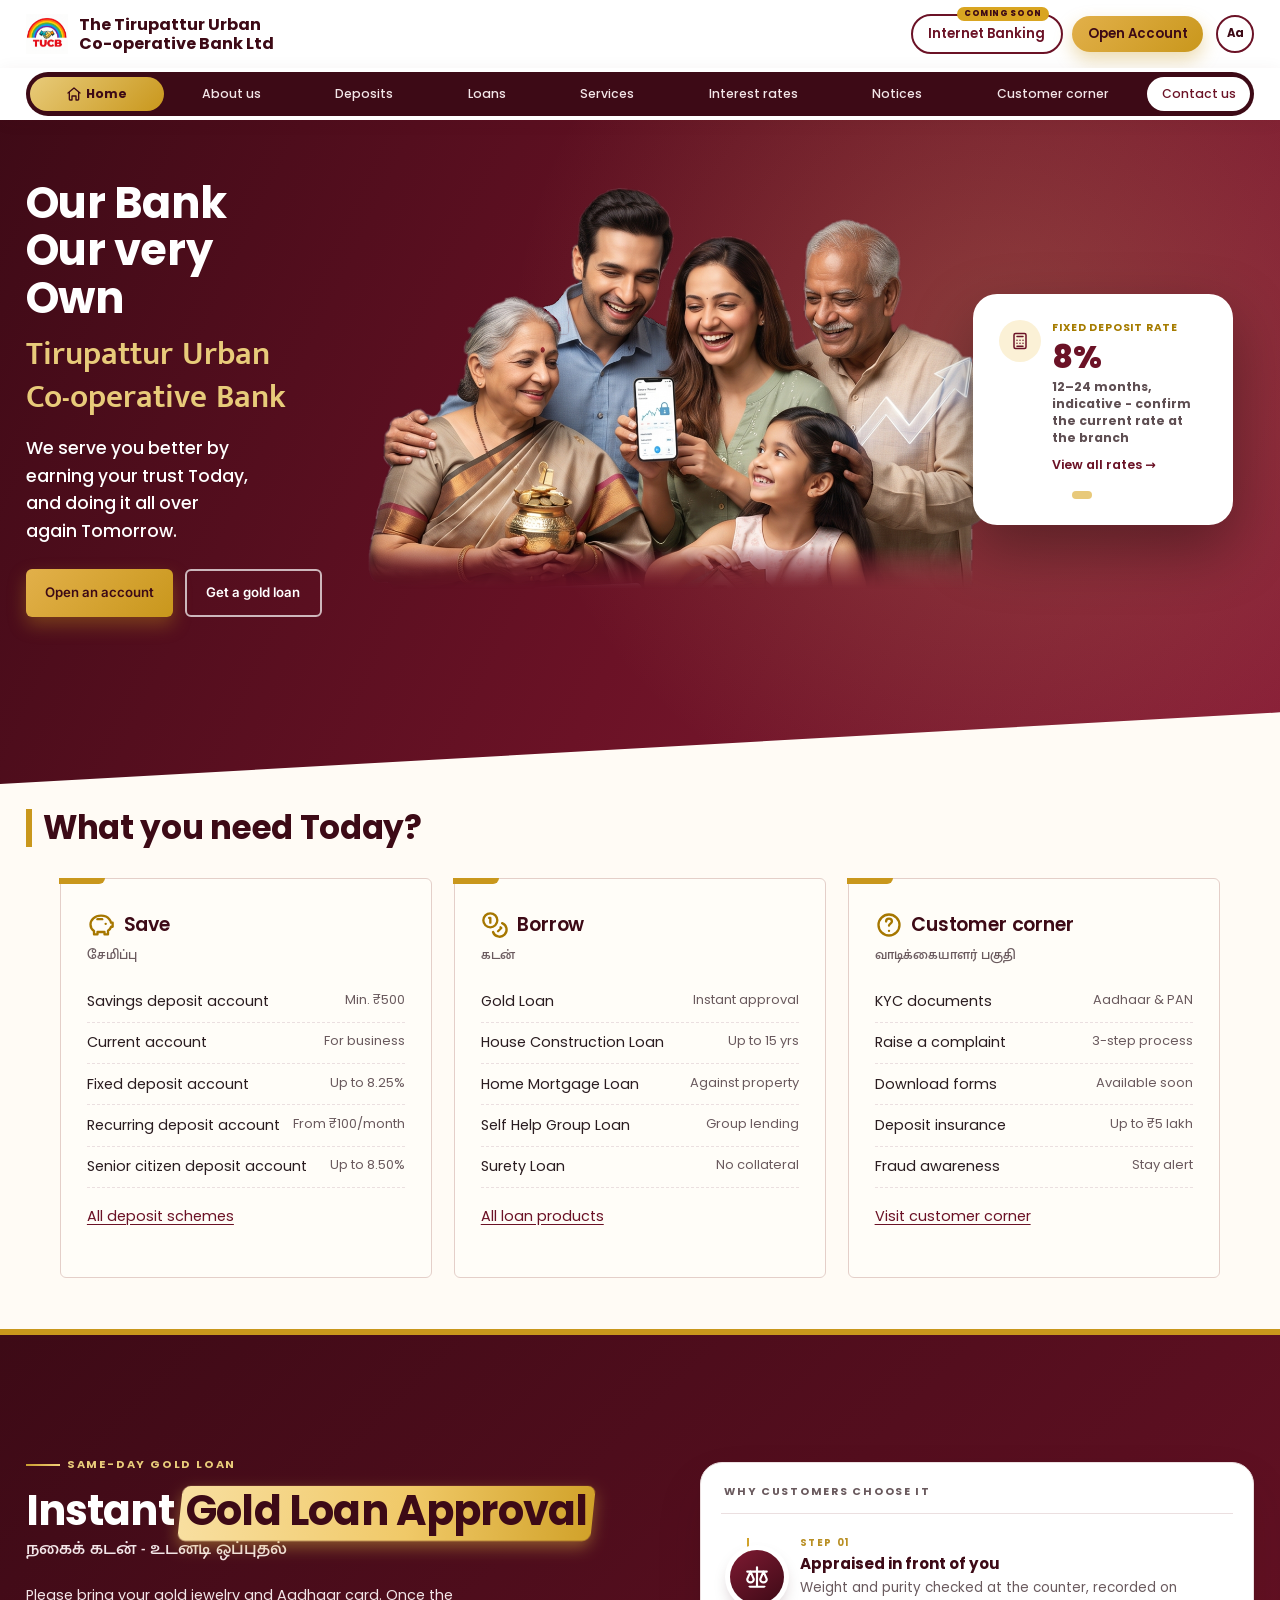
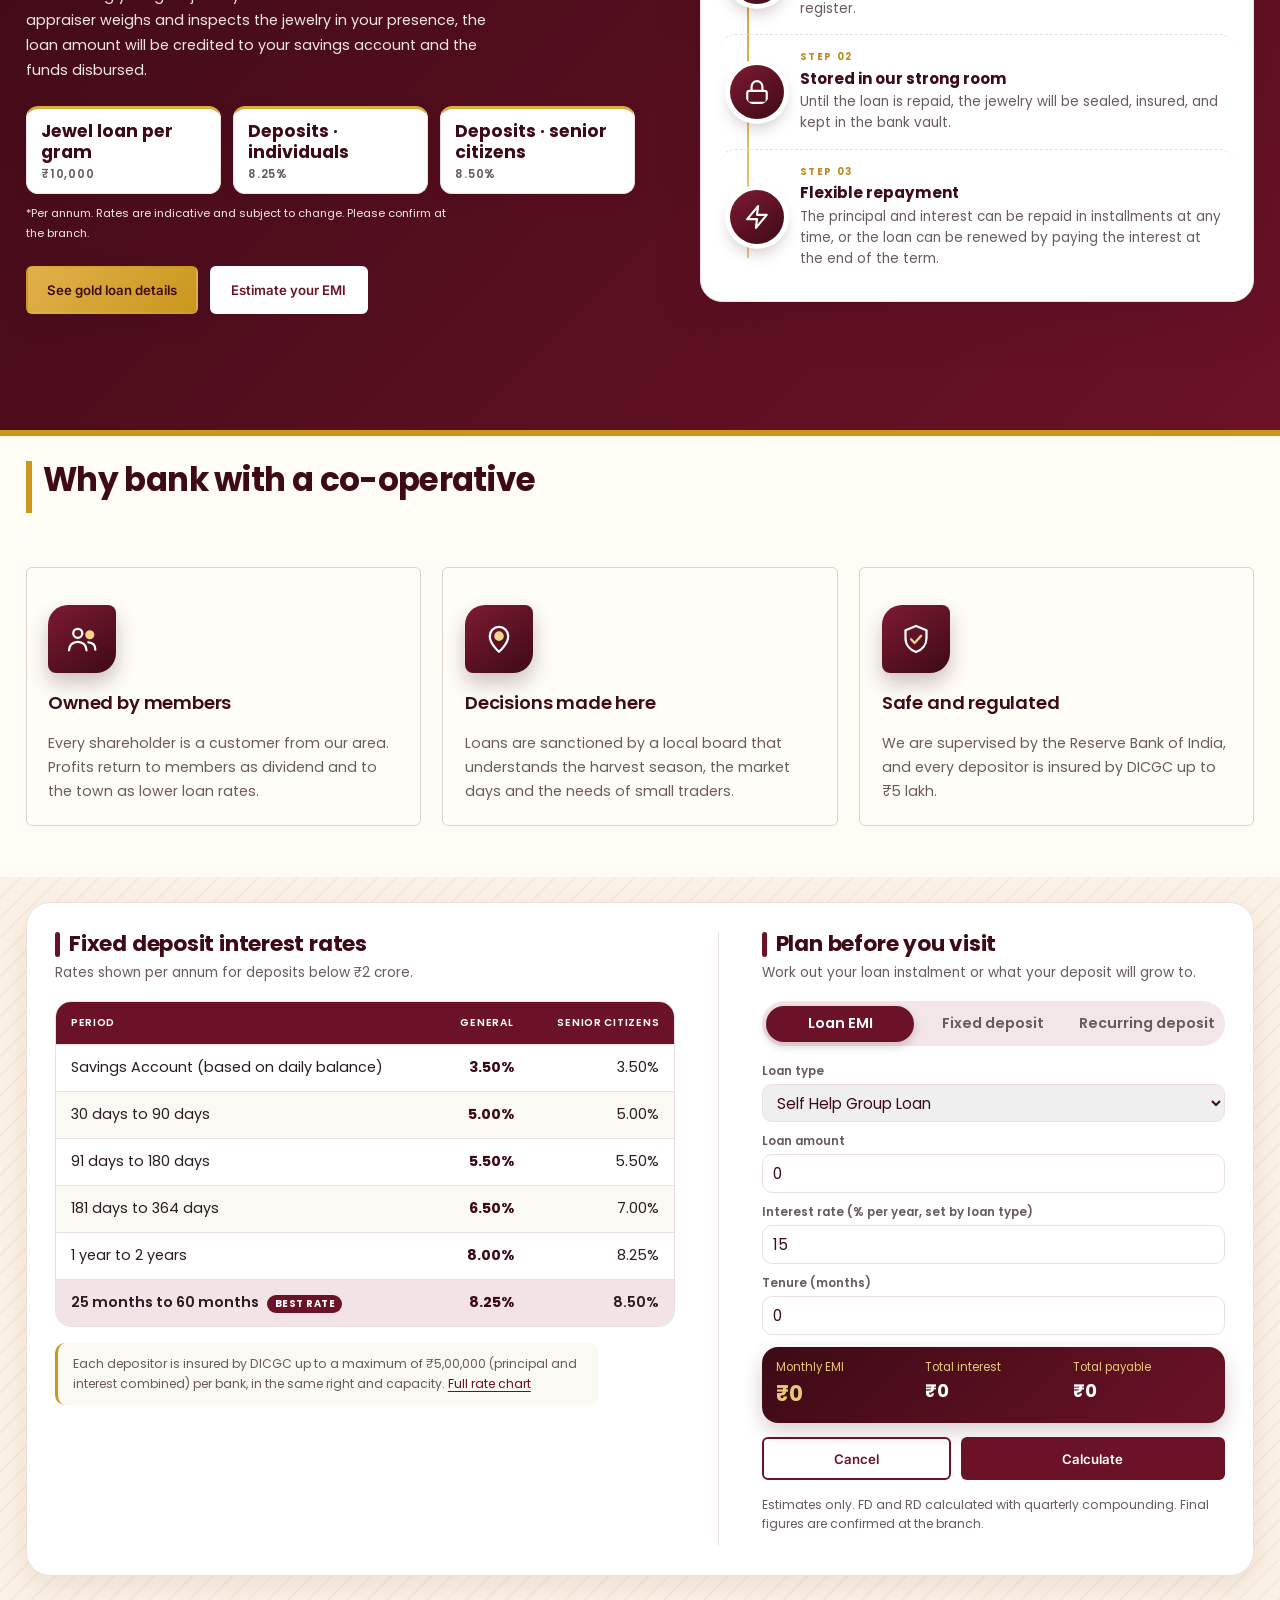
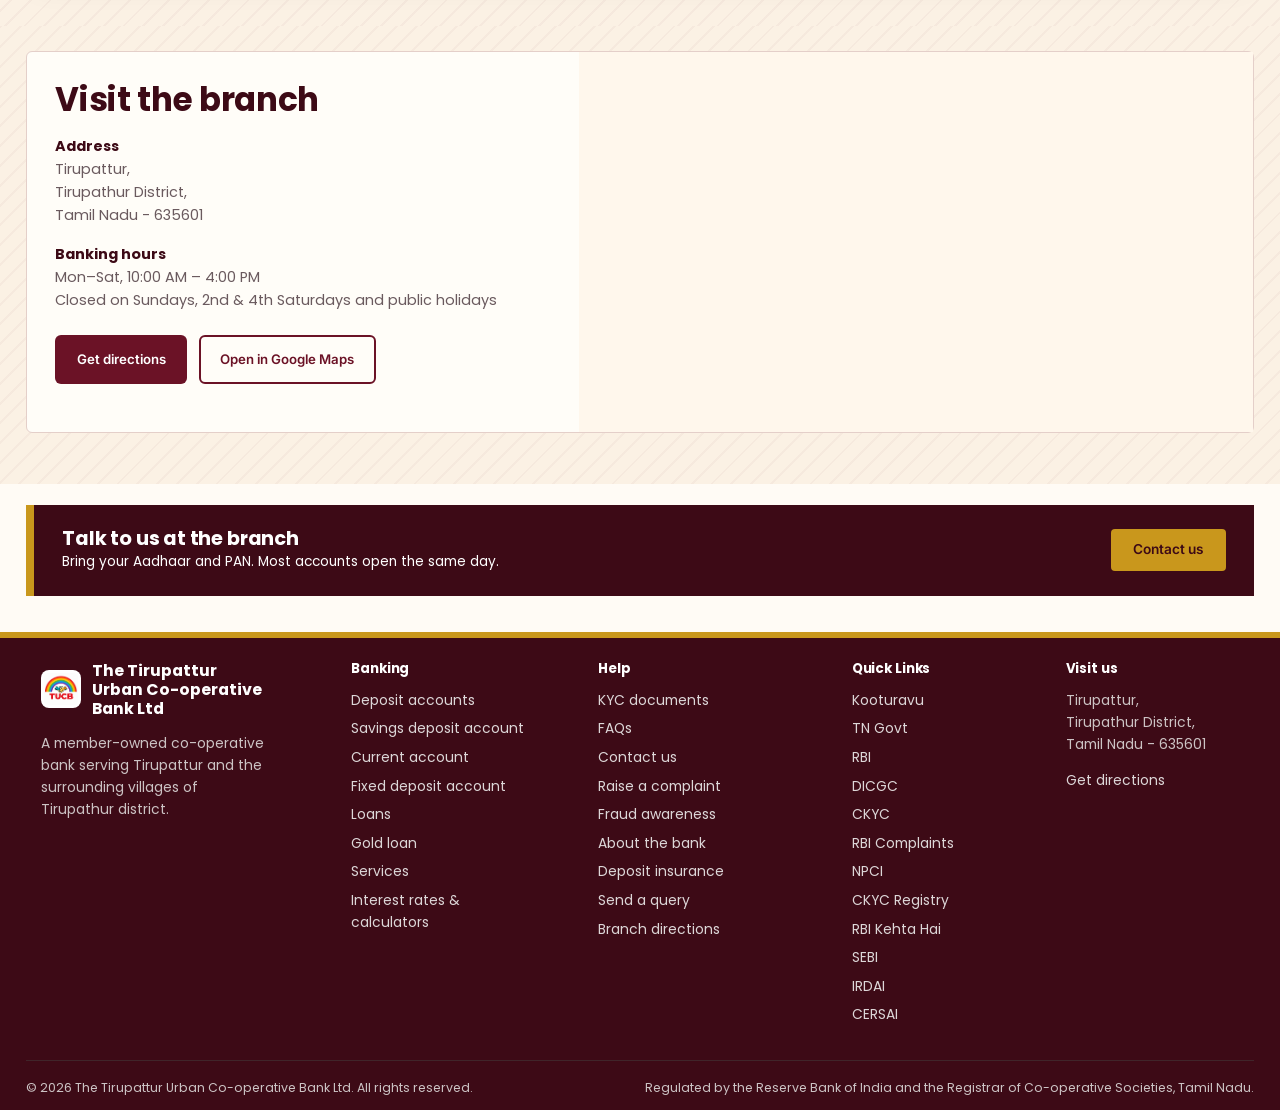
==== commit ed532e10: "new updates Co-Authored-By: Claude Sonnet 5.5 <noreply@anthropic.com>" ====
--- a/index.html
+++ b/index.html
@@ -9,7 +9,7 @@
 <link rel="icon" href="assets/favicon.png" type="image/png">
 <link rel="preconnect" href="https://fonts.googleapis.com">
 <link rel="preconnect" href="https://fonts.gstatic.com" crossorigin>
-<link href="https://fonts.googleapis.com/css2?family=Anek+Tamil:wght@500;600;700&family=Mukta+Malar:wght@400;500;600;700&display=swap" rel="stylesheet">
+<link href="https://fonts.googleapis.com/css2?family=Anek+Tamil:wght@500;600;700&family=Poppins:wght@400;500;600;700&family=Mukta+Malar:wght@400;500;600;700&display=swap" rel="stylesheet">
 <script>
 /* Hide the page from the very first paint when the intro is about to play, so the home page never flashes before it. */
 (function(){try{
@@ -31,7 +31,6 @@
     <img src="assets/tucb-logo.png" alt="" width="34" height="34">
     <span>The Tirupattur Urban<br>Co-operative Bank Ltd</span>
   </a>
-  <p class="top-note"><span>Little drops of water make a mighty ocean</span></p>
   <div class="top-actions"><a class="top-btn top-btn-line" href="#">Internet Banking<span class="top-soon">Coming soon</span></a><a class="top-btn top-btn-solid" href="deposits.html">Open Account</a></div>
   <div class="settings-menu">
     <button type="button" class="settings-toggle" aria-haspopup="true" aria-expanded="false" aria-controls="language-menu" aria-label="Settings">
@@ -59,13 +58,6 @@
   <button class="nav-toggle" aria-expanded="false" aria-controls="site-nav" aria-label="Open menu"><svg viewBox="0 0 24 24" fill="none" stroke="currentColor" stroke-width="2" stroke-linecap="round" aria-hidden="true"><path d="M3 6h18M3 12h18M3 18h18"/></svg></button>
   <nav class="nav" id="site-nav" aria-label="Main"><ul><li><a href="index.html" aria-current="page"><svg viewBox="0 0 24 24" fill="none" stroke="currentColor" stroke-width="2" stroke-linecap="round" stroke-linejoin="round" aria-hidden="true"><path d="M3 10.5 12 3l9 7.5"/><path d="M5 9.5V20a1 1 0 0 0 1 1h3v-6h6v6h3a1 1 0 0 0 1-1V9.5"/></svg>Home</a></li><li><a href="about.html">About us</a></li><li><a href="deposits.html">Deposits</a></li><li><a href="loans.html">Loans</a></li><li><a href="services.html">Services</a></li><li><a href="rates.html">Interest rates</a></li><li><a href="notices.html">Notices</a></li><li><a href="customer-corner.html">Customer corner</a></li><li class="nav-cta"><a href="contact.html">Contact us</a></li></ul></nav>
 </div></header>
-<div class="welcome-popup" id="welcomePopup" role="status" aria-labelledby="welcomePopupText" hidden>
-  <div class="welcome-popup-card">
-    <button type="button" class="welcome-popup-close" aria-label="Close message">&times;</button>
-    <p class="welcome-popup-ta" id="welcomePopupText" lang="ta">சிறுதுளி பெரு வெள்ளம்</p>
-    <p class="welcome-popup-en">Little drops of water make a mighty ocean</p>
-  </div>
-</div>
 <main id="main">
 <section class="hero">
   <div class="hero-glow hero-glow-1"></div>
@@ -183,6 +175,15 @@
     <li><svg viewBox="0 0 24 24" fill="none" stroke="currentColor" stroke-width="2" stroke-linecap="round" stroke-linejoin="round" aria-hidden="true"><rect x="3" y="11" width="18" height="11" rx="2"/><path d="M7 11V7a5 5 0 0 1 10 0v4"/></svg><span><strong>Stored in our strong room</strong>Until the loan is repaid, the jewelry will be sealed, insured, and kept in the bank vault.</span></li>
     <li><svg viewBox="0 0 24 24" fill="none" stroke="currentColor" stroke-width="2" stroke-linecap="round" stroke-linejoin="round" aria-hidden="true"><path d="M13 2 3 14h9l-1 8 10-12h-9z"/></svg><span><strong>Flexible repayment</strong>The principal and interest can be repaid in installments at any time, or the loan can be renewed by paying the interest at the end of the term.</span></li>
   </ul>
+</div></section>
+
+<section class="section"><div class="wrap">
+  <div class="section-head values-head"><h2>Why bank with a co-operative</h2></div>
+  <div class="values">
+    <div class="value-card"><span class="value-ico"><svg viewBox="0 0 24 24" fill="none" stroke="currentColor" stroke-width="1.6" stroke-linecap="round" stroke-linejoin="round" aria-hidden="true"><circle cx="9" cy="8" r="3.2"/><path d="M2.8 20c0-3.6 2.7-6 6.2-6s6.2 2.4 6.2 6"/><circle cx="17.5" cy="9" r="2.4" class="ac"/><path d="M16.5 14.3c3 .1 4.9 2 4.9 5.2"/></svg></span><h3>Owned by members</h3><p>Every shareholder is a customer from our area. Profits return to members as dividend and to the town as lower loan rates.</p></div>
+    <div class="value-card"><span class="value-ico"><svg viewBox="0 0 24 24" fill="none" stroke="currentColor" stroke-width="1.6" stroke-linecap="round" stroke-linejoin="round" aria-hidden="true"><path d="M12 21s-6.5-5.6-6.5-11a6.5 6.5 0 0 1 13 0c0 5.400-6.500 11-6.500 11z"/><circle cx="12" cy="10" r="2.600" class="ac"/></svg></span><h3>Decisions made here</h3><p>Loans are sanctioned by a local board that understands the harvest season, the market days and the needs of small traders.</p></div>
+    <div class="value-card"><span class="value-ico"><svg viewBox="0 0 24 24" fill="none" stroke="currentColor" stroke-width="1.6" stroke-linecap="round" stroke-linejoin="round" aria-hidden="true"><path d="M12 2.800 4.600 5.800v5.700c0 4.600 3.100 8.200 7.400 9.700 4.300-1.500 7.400-5.100 7.400-9.700V5.800z"/><path d="m8.500 12.200 2.500 2.600 4.600-5" class="ac" style="fill:none"/></svg></span><h3>Safe and regulated</h3><p>We are supervised by the Reserve Bank of India, and every depositor is insured by DICGC up to ₹5 lakh.</p></div>
+  </div>
 </div></section>
 
 <section class="section section-mist hr-sec"><div class="wrap split">
@@ -259,15 +260,6 @@
   </div>
 </div></section>
 
-<section class="section"><div class="wrap">
-  <div class="section-head values-head"><h2>Why bank with a co-operative</h2></div>
-  <div class="values">
-    <div class="value-card"><span class="value-ico"><svg viewBox="0 0 24 24" fill="none" stroke="currentColor" stroke-width="1.6" stroke-linecap="round" stroke-linejoin="round" aria-hidden="true"><circle cx="9" cy="8" r="3.2"/><path d="M2.8 20c0-3.6 2.7-6 6.2-6s6.2 2.4 6.2 6"/><circle cx="17.5" cy="9" r="2.4" class="ac"/><path d="M16.5 14.3c3 .1 4.9 2 4.9 5.2"/></svg></span><h3>Owned by members</h3><p>Every shareholder is a customer from our area. Profits return to members as dividend and to the town as lower loan rates.</p></div>
-    <div class="value-card"><span class="value-ico"><svg viewBox="0 0 24 24" fill="none" stroke="currentColor" stroke-width="1.6" stroke-linecap="round" stroke-linejoin="round" aria-hidden="true"><path d="M12 21s-6.5-5.6-6.5-11a6.5 6.5 0 0 1 13 0c0 5.400-6.500 11-6.500 11z"/><circle cx="12" cy="10" r="2.600" class="ac"/></svg></span><h3>Decisions made here</h3><p>Loans are sanctioned by a local board that understands the harvest season, the market days and the needs of small traders.</p></div>
-    <div class="value-card"><span class="value-ico"><svg viewBox="0 0 24 24" fill="none" stroke="currentColor" stroke-width="1.6" stroke-linecap="round" stroke-linejoin="round" aria-hidden="true"><path d="M12 2.800 4.600 5.800v5.700c0 4.600 3.100 8.200 7.400 9.700 4.300-1.500 7.400-5.100 7.400-9.700V5.800z"/><path d="m8.500 12.200 2.500 2.600 4.600-5" class="ac" style="fill:none"/></svg></span><h3>Safe and regulated</h3><p>We are supervised by the Reserve Bank of India, and every depositor is insured by DICGC up to ₹5 lakh.</p></div>
-  </div>
-</div></section>
-
 <section class="section section-mist" id="visit"><div class="wrap"><div class="visit">
   <div class="visit-info">
     <h2>Visit the branch</h2>
--- a/css/style.css
+++ b/css/style.css
@@ -1735,3 +1735,390 @@
 .ab-branch{text-align:center}
 .ab-branch-top{justify-content:center;text-align:left}
 .ab-branch .ab-go{justify-content:center}
+
+/* ===== Redesign v3: soft rounded cards, diagonal-cut hero, pill controls, Poppins ===== */
+:root { --font-display: "Poppins", "Anek Tamil", system-ui, sans-serif; --r-sm: 10px; --r-md: 16px; --r-lg: 24px; --mist: #FFF7EC; --shadow: 0 14px 40px rgba(61,10,22,.10); }
+body { background: #FFFBF5; font-family: "Poppins", "Mukta Malar", system-ui, sans-serif; font-size: 1rem; }
+h1, h2, h3, h4 { font-family: "Poppins", "Anek Tamil", sans-serif; letter-spacing: -.01em; }
+h1, h2 { font-weight: 700; }
+
+/* header */
+.top-strip { background: #fff; border-bottom: 0; box-shadow: 0 2px 18px rgba(61,10,22,.06); position: relative; z-index: 3; }
+.site-header .nav ul { background: #3D0A16; border-radius: 999px; padding: .3rem; gap: .15rem; }
+.site-header .nav a { color: #F3E6E8 !important; border-radius: 999px !important; text-transform: none; letter-spacing: 0; font-size: .86rem !important; font-weight: 500; box-shadow: none; }
+.site-header .nav a:hover { background: rgba(255,255,255,.12) !important; }
+.site-header .nav a[aria-current="page"] { background: linear-gradient(135deg,#E8CB7A,#C9971C) !important; color: #3D0A16 !important; font-weight: 700; box-shadow: none !important; }
+.site-header .nav .nav-cta a { background: #fff !important; color: #6B1226 !important; }
+.site-header, .site-header .wrap { background: transparent; }
+.top-btn, .btn, .hero-link, .hero-cta { border-radius: 999px !important; text-transform: none; letter-spacing: 0; font-weight: 600; font-size: .92rem; box-shadow: none; }
+.btn-mango, .top-btn-solid { background: linear-gradient(135deg,#E2B04A,#C9971C) !important; color: #3D0A16 !important; border: 0 !important; box-shadow: 0 8px 18px rgba(201,151,28,.35) !important; }
+.btn-mango:hover, .top-btn-solid:hover { transform: translateY(-2px); }
+
+/* hero: diagonal cut, no wave */
+.hero-wave, .hero::before { display: none !important; }
+.hero { background: linear-gradient(115deg,#3D0A16 0%,#6B1226 55%,#8A1F38 100%) !important; clip-path: polygon(0 0,100% 0,100% 90%,0 100%); padding-bottom: 3.5rem; min-height: 0; position: relative; }
+.hero::after { content: ""; position: absolute; right: -120px; top: -120px; width: 420px; height: 420px; border-radius: 50%; background: radial-gradient(circle,rgba(232,203,122,.28),transparent 70%); pointer-events: none; }
+.hero .wrap { grid-template-columns: minmax(0,1.1fr) minmax(0,.9fr); align-items: center; }
+.hero h1, .hero .hero-ta, .hero p.lead { color: #fff !important; }
+.hero h1 { font-size: clamp(2.2rem,5vw,3.6rem) !important; line-height: 1.1; }
+.hero .hero-ta { color: #E8CB7A !important; font-weight: 600; }
+.hero .hero-actions .btn-ghost { background: transparent !important; border: 2px solid rgba(255,255,255,.7) !important; color: #fff !important; box-shadow: none !important; }
+.hero .quick { top: 0; max-width: 380px; background: #fff !important; color: #3D0A16 !important; border: 0 !important; border-radius: 24px; box-shadow: 0 24px 60px rgba(0,0,0,.35); padding: 1.8rem; min-height: 190px; backdrop-filter: none; }
+.hero .quick-stat { color: #6B1226 !important; font-size: 2.2rem; }
+.hero .quick-label { color: #A67C00 !important; font-weight: 700; text-transform: uppercase; letter-spacing: .08em; font-size: .72rem; }
+.hero .quick-caption { color: #6A5A5E !important; }
+.hero .quick-link { color: #6B1226 !important; font-weight: 600; }
+.hero .quick-slide { }
+
+/* page hero: left-bar banner, diagonal cut */
+.page-hero { background: linear-gradient(110deg,#3D0A16,#6B1226 70%,#8A1F38) !important; border-bottom: 0 !important; clip-path: polygon(0 0,100% 0,100% 82%,0 100%); padding-bottom: 2.4rem; }
+.page-hero .wrap::before { content: ""; position: absolute; left: 0; top: 2.75rem; bottom: 2.4rem; width: 6px; border-radius: 6px; background: linear-gradient(#E8CB7A,#C9971C); }
+.page-hero .wrap > * { margin-left: 1.3rem; }
+
+/* sections */
+.section { background: transparent; }
+.section-mist, .cc-mist, .ct-mist { background: #FFF1DC !important; }
+.section-head, .ab-head, .cc-head { text-align: center; margin-inline: auto; }
+.section-head h2::after, .ab-head h2::after, .cc-head h2::after, .values-head h2::after { content: none; }
+.ab-eyebrow, .eyebrow { display: inline-block; background: #FBF1D6; color: #8A6A00; border-radius: 999px; padding: .2rem .8rem; font-size: .75rem; font-weight: 600; }
+
+/* cards */
+.offer-panel { background: transparent !important; border: 0 !important; box-shadow: none !important; padding: 0; }
+.offer-card, .ab-branch, .cc-panel, .np-side-card, .notice-card, .faq-item, .board-card, .visit, .values > *, .ct-card {
+  background: #fff !important; border: 0 !important; border-radius: 24px !important; box-shadow: var(--shadow) !important; position: relative; overflow: hidden; }
+.offer-card::before, .ab-branch::before { content: "" !important; display: block !important; position: absolute; inset: 0 0 auto 0; width: auto; height: 6px; background: linear-gradient(90deg,#6B1226,#C9971C) !important; }
+.offer-card { border-top: 0 !important; padding-top: 2.2rem; }
+.offer-card:hover, .ab-branch:hover { transform: translateY(-6px) !important; box-shadow: 0 22px 50px rgba(61,10,22,.18) !important; }
+.values { gap: 1.5rem; }
+.values > * { padding: 1.5rem; }
+.values h3 { border: 0; padding: 0; }
+.gold { background: linear-gradient(135deg,#3D0A16,#6B1226) !important; clip-path: polygon(0 6%,100% 0,100% 94%,0 100%); padding-block: 5rem; }
+.gold h2, .gold h2 em, .gold .eyebrow { color: #fff; }
+.gold p { color: #F3E6E8; }
+
+/* cta + footer */
+.cta-band { background: transparent !important; padding: 1.5rem 0; }
+.cta-band .wrap { background: linear-gradient(120deg,#E8CB7A,#C9971C); border-radius: 28px; padding: 1.6rem 2rem !important; box-shadow: 0 16px 40px rgba(201,151,28,.35); }
+.cta-band h2 { font-size: 1.35rem; color: #3D0A16; }
+.cta-band p { font-size: .95rem; color: #3D0A16; }
+.cta-band .btn { background: #3D0A16 !important; color: #fff !important; box-shadow: none !important; padding: .7rem 1.5rem; font-size: .95rem; }
+.site-footer { background: #3D0A16; border-top: 0; border-radius: 40px 40px 0 0; margin-top: 1rem; }
+
+/* v3 fixes: contrast */
+body .site-header .nav ul li a, body:has(.page-hero) .site-header .nav a { color: #F3E6E8 !important; }
+body .site-header .nav ul li a[aria-current="page"], body:has(.page-hero) .site-header .nav a[aria-current="page"] { color: #3D0A16 !important; }
+body .site-header .nav ul li.nav-cta a, body:has(.page-hero) .site-header .nav .nav-cta a { color: #6B1226 !important; }
+.hero .quick .quick-slide *, .hero .quick-slide .quick-caption { color: inherit; }
+.hero .quick .quick-stat { color: #6B1226 !important; }
+.hero .quick .quick-label { color: #A67C00 !important; }
+.hero .quick .quick-caption { color: #5E4E52 !important; }
+.hero .quick .quick-link { color: #6B1226 !important; }
+.hero .quick .qi { color: #6B1226 !important; background: #FBF1D6 !important; }
+.gold .section-eyebrow, .gold .gold-eyebrow, .gold [class*="eyebrow"], .gold .gold-copy p, .gold .gold-copy small, .gold .gold-note { color: #F3E6E8 !important; }
+.gold .gold-copy *:not(.btn):not(h2):not(em):not(.gold-stat *) { color: #F3E6E8; }
+.gold .wrap > div > p, .gold .wrap > div > p.ta, .gold .gold-foot, .gold .gold-eyebrow { color: #F3E6E8 !important; opacity: 1 !important; }
+.gold .gold-eyebrow { color: #E8CB7A !important; }
+.gold h2 { color: #fff !important; }
+.gold h2 em { color: #3D0A16 !important; }
+.gold .btn-teal { background: linear-gradient(135deg,#E2B04A,#C9971C) !important; color: #3D0A16 !important; }
+.gold .btn-line { background: #fff !important; color: #6B1226 !important; border-color: #fff !important; }
+
+/* v3: win against legacy light-header / light-page-hero rules */
+body:has(.hero) .site-header .nav a:not([aria-current]), body:has(.page-hero) .site-header .nav a:not([aria-current]) { color: #F3E6E8 !important; background: transparent; }
+body:has(.hero) .site-header .nav a:not([aria-current]):hover, body:has(.page-hero) .site-header .nav a:not([aria-current]):hover { background: rgba(255,255,255,.14) !important; color: #fff !important; }
+body:has(.hero) .site-header .nav a[aria-current="page"], body:has(.page-hero) .site-header .nav a[aria-current="page"] { background: linear-gradient(135deg,#E8CB7A,#C9971C) !important; color: #3D0A16 !important; box-shadow: none !important; }
+body:has(.hero) .site-header .nav .nav-cta a:not([aria-current]), body:has(.page-hero) .site-header .nav .nav-cta a:not([aria-current]) { background: #fff !important; color: #6B1226 !important; }
+body:has(.page-hero) .site-header, body:has(.page-hero) .site-header.is-stuck, body:has(.hero) .site-header { background: #fff !important; box-shadow: 0 2px 18px rgba(61,10,22,.06) !important; }
+body:has(.page-hero) .page-hero { background: linear-gradient(110deg,#3D0A16,#6B1226 70%,#8A1F38) !important; color: #fff; min-height: 0; margin-top: 0; }
+body:has(.page-hero) .page-hero::before, body:has(.page-hero) .page-hero::after { display: none !important; }
+body:has(.page-hero) .page-hero .wrap { min-height: 0; padding-block: 2.6rem 3.6rem; max-width: var(--wrap, 100%); }
+body:has(.page-hero) .page-hero .wrap::before { display: block; }
+body:has(.page-hero) .page-hero .wrap > * { max-width: 62ch; }
+body:has(.page-hero) .page-hero .crumbs, body:has(.page-hero) .page-hero .crumbs a, body:has(.page-hero) .page-hero .crumbs span { color: #E8CB7A; }
+body:has(.page-hero) .page-hero h1 { color: #fff; padding-top: 0; }
+body:has(.page-hero) .page-hero .hero-ta { color: #E8CB7A; }
+body:has(.page-hero) .page-hero p:not(.hero-ta) { color: #F3E6E8; font-size: 1.1rem; }
+body:has(.page-hero) .page-hero .hero-link { color: #fff; border-bottom-color: #E8CB7A; }
+body:has(.page-hero) .page-hero .hero-link:hover { color: #E8CB7A; }
+body:has(.page-hero) .page-hero .wrap > * { margin-left: 1.4rem; }
+body:has(.page-hero) .page-hero .wrap > h1 { margin-left: 1.4rem; }
+
+/* ===== Swap: loans uses the services tile look; services uses the loans flip cards ===== */
+/* Services page: interactive service tiles */
+body.page-loans .grid-3{gap:1.1rem;padding:1.4rem;background:#fff;border:1px solid var(--line);border-radius:22px;box-shadow:0 1px 2px rgba(61, 10, 22,.05),0 14px 36px rgba(61, 10, 22,.08)}
+body.page-loans .service{counter-increment:svc;position:relative;min-height:190px;padding:1.1rem;border:1px solid var(--line);border-radius:6px 20px 6px 20px;overflow:hidden;cursor:pointer;display:flex;flex-direction:column;align-items:flex-start;text-align:left;background:linear-gradient(165deg,#FCFAFA,#F6F1F2);
+ box-shadow:0 1px 2px rgba(61, 10, 22,.05);transition:transform .35s cubic-bezier(.2,.8,.2,1),box-shadow .35s,border-color .3s;-webkit-tap-highlight-color:transparent}
+body.page-loans .service:focus-visible{outline:3px solid var(--teal);outline-offset:3px}
+body.page-loans .service svg{position:relative;width:52px;height:52px;padding:13px;margin:0;color:#fff;background:linear-gradient(145deg,#7E1A32,#3D0A16);border-radius:4px 14px 4px 14px;box-shadow:0 6px 12px rgba(61, 10, 22,.25);transition:transform .4s cubic-bezier(.2,.8,.2,1),border-radius .4s}
+body.page-loans .service h3{position:relative;margin:auto 0 0;padding:0;font-size:1.15rem;font-weight:700;line-height:1.25;color:var(--teal-deep);max-width:92%}
+body.page-loans .service h3::after{content:"";display:block;width:28px;height:3px;margin-top:.6rem;background:var(--accent);border-radius:2px;transition:width .4s cubic-bezier(.2,.8,.2,1),background .3s}
+body.page-loans .service::after{content:"+";position:absolute;top:.9rem;right:.9rem;width:28px;height:28px;border-radius:50%;border:1.5px solid var(--accent-light);color:var(--teal);font-size:1.15rem;line-height:25px;text-align:center;z-index:3;transition:transform .35s,background .3s,color .3s,border-color .3s}
+body.page-loans .service .svc-more{position:absolute;inset:0;z-index:2;margin:0;padding:1.1rem;display:flex;flex-direction:column;justify-content:center;align-items:center;background:linear-gradient(165deg,#7E1A32 0%,#3D0A16 100%);color:#EBD9DC;font-size:.92rem;line-height:1.55;text-align:center;
+ clip-path:circle(0 at calc(100% - .9rem - 14px) calc(.9rem + 14px));transition:clip-path .55s cubic-bezier(.2,.8,.2,1)}
+body.page-loans .service .svc-more .st{display:block;margin-bottom:.7rem;padding-bottom:.7rem;border-bottom:1px solid rgba(255,255,255,.2);font-size:1.05rem;font-weight:700;color:#fff;width:100%}
+body.page-loans .service.is-open .svc-more{clip-path:circle(150% at calc(100% - .9rem - 14px) calc(.9rem + 14px))}
+body.page-loans .service.is-open{border-color:var(--teal-deep);box-shadow:0 18px 40px rgba(61, 10, 22,.28)}
+body.page-loans .service.is-open::after{transform:rotate(45deg);background:#fff;color:var(--teal-deep);border-color:#fff}
+@media (hover:hover){
+ body.page-loans .service:hover{transform:translateY(-5px);border-color:var(--accent);box-shadow:0 1px 2px rgba(61, 10, 22,.05),0 18px 36px rgba(61, 10, 22,.14)}
+ body.page-loans .service:hover::before{transform:rotate(25deg) scale(1.08);opacity:.65}
+ body.page-loans .service:hover h3::after{width:48px;background:var(--teal)}
+ body.page-loans .service:hover svg{border-radius:16px 4px 16px 4px}
+ body.page-loans .service:hover::after{background:var(--teal);color:#fff;border-color:var(--teal)}
+}
+@media (prefers-reduced-motion:reduce){body.page-loans .service,body.page-loans .service *,body.page-loans .service::before{transition:none!important}}
+body.page-loans .grid-3 > .note{grid-column:1/-1;margin:.4rem 0 0;padding-top:1rem;border-top:1px solid var(--line)}
+body.page-loans .service.is-flash { animation: svcFlash 1.4s ease; }
+/* Services: short description on the front, key features on click */
+body.page-loans .service { min-height: 230px; }
+body.page-loans .service .svc-short { position: relative; display: block; margin-top: .55rem; max-width: 94%; font-size: .88rem; line-height: 1.45; color: var(--ink-soft); }
+body.page-loans .service .svc-more ul { list-style: none; margin: 0; padding: 0; display: grid; gap: .4rem; width: 100%; text-align: left; }
+body.page-loans .service .svc-more li { position: relative; padding-left: 1.15rem; font-size: .9rem; line-height: 1.4; color: #F3E6E8; }
+body.page-loans .service .svc-more li::before { content: ""; position: absolute; left: 0; top: .5em; width: 7px; height: 7px; border-radius: 2px; background: #D9A521; transform: rotate(45deg); }
+.hero::before, .hero::after, .page-hero::before, .page-hero::after,
+body:has(.page-hero) .page-hero::before, body:has(.page-hero) .page-hero::after,
+.gold::before, .value-card::after, body.page-loans .service::before { display: none !important; background-image: none !important; }
+body.page-loans .service .svc-more .svc-detail{margin-top:.9rem;padding:.45rem 1rem;border-radius:999px;border:0;background:linear-gradient(135deg,#E8CB7A,#C9971C);color:#3D0A16;font:inherit;font-weight:700;font-size:.82rem;cursor:pointer}
+body.page-loans .service .svc-short b{color:var(--teal-deep)}
+body.page-loans #lc-grid.grid-3{grid-template-columns:repeat(auto-fill,minmax(250px,1fr))}
+body.page-services .grid-3{background:transparent;border:0;box-shadow:none;padding:0;gap:1.4rem;grid-template-columns:repeat(auto-fill,minmax(290px,1fr))}
+body.page-services .lc .lc-ico{background:linear-gradient(145deg,#7E1A32,#3D0A16)}
+body.page-services .lc-ico svg{width:46px;height:46px;stroke:#fff}
+.lc-3.is-flip .lc-inner{transform:rotateY(180deg)}
+body.page-services .lc.is-flash{animation:svcFlash 1.4s ease}
+
+/* ===== Home hero: family photo on the maroon theme ===== */
+.hero { background: url("../assets/home-family-new.png") right 2% bottom 13% / auto 80% no-repeat, radial-gradient(circle at 78% 40%, rgba(232,203,122,.22), transparent 45%), linear-gradient(115deg,#3D0A16 0%,#6B1226 55%,#8A1F38 100%) !important; min-height: clamp(620px, 52vw, 780px) !important; }
+.hero .wrap { min-height: clamp(620px, 52vw, 780px) !important; grid-template-columns: minmax(0,1fr) !important; align-items: start !important; }
+.hero .hero-copy { max-width: 520px; }
+.hero .quick { position: absolute !important; left: 1.5rem; bottom: 5.5rem; top: auto !important; margin: 0 !important; width: min(340px, calc(100% - 3rem)); min-height: 170px; }
+@media (max-width: 900px) {
+  .hero { background: url("../assets/home-family-new.png") center bottom 14% / 95% auto no-repeat, linear-gradient(115deg,#3D0A16 0%,#6B1226 55%,#8A1F38 100%) !important; min-height: 980px !important; }
+  .hero .wrap { min-height: 980px !important; }
+  .hero .quick { bottom: 3rem; left: 50%; transform: translateX(-50%); }
+}
+.hero, .hero .wrap { min-height: clamp(720px, 60vw, 880px) !important; }
+.hero { background-position: right 2% bottom 15%, center, center !important; background-size: auto 74%, auto, auto !important; }
+.hero .quick { bottom: 4.5rem; }
+@media (max-width: 900px) { .hero, .hero .wrap { min-height: 1000px !important; } .hero { background-size: 95% auto, auto !important; background-position: center bottom 15%, center !important; } }
+
+/* hero v2: smaller centred photo, text left, card right (no overlap) */
+.hero { background-position: 50% 92%, center, center !important; background-size: auto 56%, auto, auto !important; }
+.hero .hero-copy { max-width: 300px; }
+.hero h1 { font-size: clamp(2rem, 3.4vw, 3rem) !important; }
+.hero .quick { left: auto !important; right: 1.5rem; bottom: auto !important; top: 38% !important; width: 260px; min-height: 0; transform: none; }
+@media (max-width: 1100px) {
+  .hero .hero-copy { max-width: 100%; }
+  .hero { background-position: 50% 96%, center, center !important; background-size: 70% auto, auto, auto !important; }
+  .hero .quick { position: relative !important; right: auto; top: auto !important; width: 100%; max-width: 340px; margin-top: 1.5rem !important; }
+  .hero, .hero .wrap { min-height: 940px !important; }
+}
+@media (min-width: 1101px) { .hero, .hero .wrap { min-height: clamp(640px, 52vw, 760px) !important; } .hero { background-position: 50% 90%, center, center !important; background-size: auto 62%, auto, auto !important; } .hero .quick { top: 34% !important; } }
+/* hero photo v2: new family image, shifted up */
+@media (min-width: 1101px) { .hero { background-position: 50% 62%, center, center !important; background-size: auto 66%, auto, auto !important; } }
+@media (min-width: 1101px) { .hero { background-size: auto 56%, auto, auto !important; background-position: 56% 66%, center, center !important; } }
+@media (min-width: 1101px) { .hero { background-position: 56% 38%, center, center !important; } }
+
+/* ===== Loans page hero: illustration on the right, text on the left ===== */
+body.page-loans .page-hero { background: url("../assets/loans-hero.png") right 2% center / auto 86% no-repeat, linear-gradient(110deg,#3D0A16,#6B1226 70%,#8A1F38) !important; min-height: clamp(420px, 36vw, 520px); display: flex; align-items: center; }
+body.page-loans .page-hero .wrap > * { max-width: min(46%, 520px); }
+@media (max-width: 1000px) {
+  body.page-loans .page-hero { background: url("../assets/loans-hero.png") center bottom 4% / 92% auto no-repeat, linear-gradient(110deg,#3D0A16,#6B1226 70%,#8A1F38) !important; min-height: 640px; align-items: flex-start; }
+  body.page-loans .page-hero .wrap > * { max-width: 100%; }
+}
+body.page-loans .page-hero { background-position: right 2% top 6%, center !important; background-size: auto 70%, auto !important; min-height: clamp(500px, 42vw, 600px); }
+body.page-loans .page-hero { background-position: right 2% top 7%, center !important; background-size: auto 74%, auto !important; min-height: clamp(480px, 40vw, 560px); }
+
+/* Loans hero: image on the left, content on the right */
+@media (min-width: 1001px) {
+  body.page-loans .page-hero { background-position: left 2% top 7%, center !important; }
+  body.page-loans .page-hero .wrap { padding-left: 54%; }
+  body.page-loans .page-hero .wrap::before { left: 54%; }
+  body.page-loans .page-hero .wrap > * { max-width: 100%; }
+}
+@media (min-width: 1001px) {
+  body.page-loans .page-hero .wrap { padding-left: 66%; }
+  body.page-loans .page-hero .wrap::before { left: 66%; }
+  body.page-loans .page-hero { background-position: left 6% top 7%, center !important; background-size: auto 76%, auto !important; }
+}
+@media (min-width: 1001px) {
+  body.page-loans .page-hero .wrap { padding-left: 71%; }
+  body.page-loans .page-hero .wrap::before { left: 71%; }
+}
+@media (min-width: 1001px) { body.page-loans .page-hero { background-position: left 6% top 16%, center !important; } }
+@media (min-width: 1001px) { body.page-loans .page-hero { background-position: left 6% top 28%, center !important; } }
+
+/* ===== About page hero: people image on the right, text on the left ===== */
+body.page-about .page-hero { background: url("../assets/about-hero.png") right 3% bottom 0 / auto 92% no-repeat, linear-gradient(110deg,#3D0A16,#6B1226 70%,#8A1F38) !important; min-height: clamp(460px, 40vw, 560px); display: flex; align-items: center; }
+body.page-about .page-hero .wrap > * { max-width: min(46%, 520px); }
+@media (max-width: 1000px) {
+  body.page-about .page-hero { background: url("../assets/about-hero.png") center bottom / 90% auto no-repeat, linear-gradient(110deg,#3D0A16,#6B1226 70%,#8A1F38) !important; min-height: 700px; align-items: flex-start; }
+  body.page-about .page-hero .wrap > * { max-width: 100%; }
+}
+@media (min-width: 1001px) { body.page-about .page-hero { background-position: right 4% top 6%, center !important; background-size: auto 80%, auto !important; } }
+
+/* ===== Services page hero: illustration on the right, text on the left ===== */
+body.page-services .page-hero { background: url("../assets/services-hero.png") right 3% top 6% / auto 84% no-repeat, linear-gradient(110deg,#3D0A16,#6B1226 70%,#8A1F38) !important; min-height: clamp(480px, 42vw, 580px); display: flex; align-items: center; }
+body.page-services .page-hero .wrap > * { max-width: min(42%, 500px); }
+@media (max-width: 1000px) {
+  body.page-services .page-hero { background: url("../assets/services-hero.png") center bottom 4% / 92% auto no-repeat, linear-gradient(110deg,#3D0A16,#6B1226 70%,#8A1F38) !important; min-height: 700px; align-items: flex-start; }
+  body.page-services .page-hero .wrap > * { max-width: 100%; }
+}
+@media (min-width: 1001px) { body.page-services .page-hero { background-position: right 4% top 5%, center !important; background-size: auto 74%, auto !important; } }
+@media (min-width: 1001px) { body.page-services .page-hero { background-position: right 7% top 12%, center !important; background-size: auto 62%, auto !important; } }
+@media (min-width: 1001px) { body.page-services .page-hero { background-position: right 7% top 24%, center !important; } }
+
+/* ===== Deposits page hero: illustration on the right, text on the left ===== */
+body.page-deposits .page-hero { background: url("../assets/deposits-hero.png") right 5% top 14% / auto 68% no-repeat, linear-gradient(110deg,#3D0A16,#6B1226 70%,#8A1F38) !important; min-height: clamp(480px, 42vw, 580px); display: flex; align-items: center; }
+body.page-deposits .page-hero .wrap > * { max-width: min(42%, 500px); }
+@media (max-width: 1000px) {
+  body.page-deposits .page-hero { background: url("../assets/deposits-hero.png") center bottom 4% / 92% auto no-repeat, linear-gradient(110deg,#3D0A16,#6B1226 70%,#8A1F38) !important; min-height: 700px; align-items: flex-start; }
+  body.page-deposits .page-hero .wrap > * { max-width: 100%; }
+}
+@media (min-width: 1001px) { body.page-deposits .page-hero { background-position: right 5% top 26%, center !important; } }
+/* deposits: restore original banner height, keep image size and move it down inside */
+@media (min-width: 1001px) { body.page-deposits .page-hero { min-height: 0 !important; background-size: auto clamp(300px, 28vw, 400px), auto !important; background-position: right 5% bottom 8%, center !important; } }
+@media (min-width: 1001px) { body.page-deposits .page-hero { background-size: auto clamp(250px, 24vw, 340px), auto !important; background-position: right 6% top 8%, center !important; } }
+
+/* ===== Same banner + image size on every inner page (matches About us) ===== */
+@media (min-width: 1001px) {
+  body:has(.page-hero) .page-hero { min-height: clamp(460px, 40vw, 560px) !important; }
+  body.page-about .page-hero, body.page-loans .page-hero, body.page-services .page-hero, body.page-deposits .page-hero { background-size: auto clamp(368px, 32vw, 448px), auto !important; background-position-y: 6%, center !important; }
+}
+@media (min-width: 1001px) { body.page-loans .page-hero { background-position-y: 16%, center !important; } }
+@media (min-width: 1001px) { body.page-loans .page-hero { background-position-y: 27%, center !important; } }
+
+/* ===== Interest rates page hero: image on the left, content on the right ===== */
+body.page-rates .page-hero { background: url("../assets/rates-hero.png") left 6% top 10% / auto 62% no-repeat, linear-gradient(110deg,#3D0A16,#6B1226 70%,#8A1F38) !important; display: flex; align-items: center; }
+@media (min-width: 1001px) {
+  body.page-rates .page-hero .wrap { padding-left: 58%; }
+  body.page-rates .page-hero .wrap::before { left: 58%; }
+  body.page-rates .page-hero .wrap > * { max-width: 100%; }
+}
+@media (max-width: 1000px) {
+  body.page-rates .page-hero { background: url("../assets/rates-hero.png") center bottom 4% / 80% auto no-repeat, linear-gradient(110deg,#3D0A16,#6B1226 70%,#8A1F38) !important; min-height: 640px; align-items: flex-start; }
+}
+@media (min-width: 1001px) { body.page-rates .page-hero { background-position: left 6% top 24%, center !important; } }
+@media (min-width: 1001px) { body.page-rates .page-hero { background-size: auto 50%, auto !important; background-position: left 9% top 34%, center !important; } }
+@media (min-width: 1001px) { body.page-rates .page-hero { background-position: left 4% top 48%, center !important; } }
+
+/* ===== Notices page hero: illustration on the right, text on the left ===== */
+body.page-notices .page-hero { background: url("../assets/notices-hero.png") right 3% top 18% / auto clamp(240px, 24vw, 330px) no-repeat, linear-gradient(110deg,#3D0A16,#6B1226 70%,#8A1F38) !important; display: flex; align-items: center; }
+body.page-notices .page-hero .wrap > * { max-width: min(36%, 460px); }
+@media (max-width: 1000px) {
+  body.page-notices .page-hero { background: url("../assets/notices-hero.png") center bottom 4% / 92% auto no-repeat, linear-gradient(110deg,#3D0A16,#6B1226 70%,#8A1F38) !important; min-height: 600px; align-items: flex-start; }
+  body.page-notices .page-hero .wrap > * { max-width: 100%; }
+}
+@media (min-width: 1001px) { body.page-notices .page-hero { background-position: right 3% top 30%, center !important; } }
+
+/* ===== Customer corner page hero: illustration on the left, text on the right ===== */
+body.page-customer-corner .page-hero, body:has(.cc-quick) .page-hero { background: url("../assets/customer-hero.png") left 4% top 14% / auto clamp(300px, 28vw, 400px) no-repeat, linear-gradient(110deg,#3D0A16,#6B1226 70%,#8A1F38) !important; display: flex; align-items: center; }
+@media (min-width: 1001px) {
+  body:has(.cc-quick) .page-hero .wrap { padding-left: 62%; }
+  body:has(.cc-quick) .page-hero .wrap::before { left: 62%; }
+  body:has(.cc-quick) .page-hero .wrap > * { max-width: 100%; }
+}
+@media (max-width: 1000px) {
+  body:has(.cc-quick) .page-hero { background: url("../assets/customer-hero.png") center bottom 4% / 80% auto no-repeat, linear-gradient(110deg,#3D0A16,#6B1226 70%,#8A1F38) !important; min-height: 700px; align-items: flex-start; }
+}
+@media (min-width: 1001px) {
+  body:has(.cc-quick) .page-hero { background-position: left calc(4% + 50px) top calc(14% + 50px), center !important; }
+  body:has(.cc-quick) .page-hero .wrap { padding-left: 70%; }
+  body:has(.cc-quick) .page-hero .wrap::before { left: 70%; }
+}
+@media (min-width: 1001px) {
+  body.page-rates .page-hero .wrap { padding-left: 66%; }
+  body.page-rates .page-hero .wrap::before { left: 66%; }
+}
+@media (min-width: 1001px) {
+  body.page-loans .page-hero .wrap { padding-left: 76%; }
+  body.page-loans .page-hero .wrap::before { left: 76%; }
+  body.page-rates .page-hero .wrap { padding-left: 72%; }
+  body.page-rates .page-hero .wrap::before { left: 72%; }
+  body:has(.cc-quick) .page-hero .wrap { padding-left: 74%; }
+  body:has(.cc-quick) .page-hero .wrap::before { left: 74%; }
+}
+/* gold bar sits right next to the text (same offset as About us) */
+@media (min-width: 1001px) {
+  body.page-loans .page-hero .wrap { padding-left: 76vw; }
+  body.page-loans .page-hero .wrap::before { left: 76vw; }
+  body.page-rates .page-hero .wrap { padding-left: 72vw; }
+  body.page-rates .page-hero .wrap::before { left: 72vw; }
+  body:has(.cc-quick) .page-hero .wrap { padding-left: 74vw; }
+  body:has(.cc-quick) .page-hero .wrap::before { left: 74vw; }
+}
+@media (min-width: 1001px) {
+  body.page-rates .page-hero .wrap { padding-left: 69vw; transform: translateY(-30px); }
+  body.page-rates .page-hero .wrap::before { left: 69vw; }
+  body:has(.cc-quick) .page-hero .wrap { padding-left: 71vw; transform: translateY(-30px); }
+  body:has(.cc-quick) .page-hero .wrap::before { left: 71vw; }
+}
+@media (min-width: 1001px) {
+  body.page-loans .page-hero .wrap { padding-left: 71vw; }
+  body.page-loans .page-hero .wrap::before { left: 71vw; }
+}
+
+/* ===== Contact page hero: illustration on the right, text on the left ===== */
+body.page-contact .page-hero { background: url("../assets/contact-hero.png") right 3% top 14% / auto clamp(300px, 28vw, 400px) no-repeat, linear-gradient(110deg,#3D0A16,#6B1226 70%,#8A1F38) !important; display: flex; align-items: center; }
+body.page-contact .page-hero .wrap > * { max-width: min(42%, 500px); }
+@media (max-width: 1000px) {
+  body.page-contact .page-hero { background: url("../assets/contact-hero.png") center bottom 4% / 90% auto no-repeat, linear-gradient(110deg,#3D0A16,#6B1226 70%,#8A1F38) !important; min-height: 640px; align-items: flex-start; }
+  body.page-contact .page-hero .wrap > * { max-width: 100%; }
+}
+
+/* ===== Redesign v4 (home, about, deposits, rates, notices, customer corner, contact) =====
+   Flat cream panels, thin maroon outline, gold corner tab, left-ruled headings. Hero images untouched. */
+body:has(.hero), body.page-about, body.page-deposits, body.page-rates, body.page-notices, body.page-customer-corner, body.page-contact {
+  --v4-line: #E4CFC9; --v4-panel: #FFFDF8; --v4-tint: #FBF1E4;
+}
+/* section backgrounds: soft stripes instead of plain blocks */
+body:has(.hero) .section-mist, body.page-about .section-mist, body.page-deposits .section-mist, body.page-rates .section-mist, body.page-notices .section-mist,
+body.page-customer-corner .cc-mist, body.page-contact .ct-mist {
+  background: repeating-linear-gradient(135deg, rgba(107,18,38,.035) 0 2px, transparent 2px 14px), #FBF1E4 !important; }
+/* section headings: left gold rule, left aligned */
+body:has(.hero) .section-head, body.page-about .ab-head, body.page-customer-corner .cc-head, body:has(.hero) .values-head, body:has(.hero) .offer-head { text-align: left !important; margin-inline: 0 !important; max-width: none; }
+body:has(.hero) .section-head h2, body.page-about .ab-head h2, body.page-customer-corner .cc-head h2, body:has(.hero) .values-head h2, body:has(.hero) .offer-head h2 {
+  border-left: 6px solid #C9971C; padding-left: .8rem; line-height: 1.15; }
+body.page-about .ab-eyebrow { display: block; background: none; padding: 0 0 .3rem .95rem; color: #A67C00; border-radius: 0; letter-spacing: .12em; text-transform: uppercase; }
+/* cards / panels */
+body:has(.hero) .offer-card, body:has(.hero) .visit, body:has(.hero) .values > *,
+body.page-about .ab-branch, body.page-about .ab-cert, body.page-about .board-card,
+body.page-deposits .product, body.page-notices .notice-card, body.page-notices .np-side-card,
+body.page-customer-corner .cc-panel, body.page-customer-corner .faq-item, body.page-customer-corner .notice-card,
+body.page-contact .ct-card, body.page-contact .ct-sec form, body.page-contact .ct-sec .ct-box {
+  background: var(--v4-panel) !important; border: 1.5px solid var(--v4-line) !important; border-radius: 6px !important; box-shadow: none !important; overflow: visible; position: relative;
+}
+/* gold corner tab replaces the top strip */
+body:has(.hero) .offer-card::before, body.page-about .ab-branch::before {
+  content: "" !important; display: block !important; position: absolute !important; inset: -1.5px auto auto -1.5px !important; width: 46px !important; height: 6px !important; border-radius: 0 0 6px 0; background: #C9971C !important; }
+body:has(.hero) .offer-card:hover, body.page-about .ab-branch:hover, body.page-deposits .product:hover, body.page-notices .notice-card:hover {
+  transform: none !important; border-color: #6B1226 !important; box-shadow: 6px 6px 0 rgba(201,151,28,.45) !important; }
+/* offer panel wrapper goes flat */
+body:has(.hero) .offer-panel { background: transparent !important; border: 0 !important; box-shadow: none !important; }
+/* values: numbered ruled columns */
+body:has(.hero) .values { counter-reset: v; }
+body:has(.hero) .values > * { counter-increment: v; padding-top: 2.6rem; }
+body:has(.hero) .values > *::before { content: "0" counter(v); position: absolute; top: .6rem; left: 1.1rem; font: 700 1.5rem var(--font-display); color: #C9971C; }
+/* gold-loan band: straight edges */
+body:has(.hero) .gold { clip-path: none !important; padding-block: 3.5rem !important; border-block: 6px solid #C9971C; }
+/* cta band: dark ruled strip instead of gold pill */
+body:has(.hero) .cta-band .wrap, body.page-about .cta-band .wrap, body.page-deposits .cta-band .wrap, body.page-rates .cta-band .wrap, body.page-notices .cta-band .wrap, body.page-customer-corner .cta-band .wrap, body.page-contact .cta-band .wrap {
+  background: #3D0A16 !important; border-radius: 0 !important; box-shadow: none !important; border-left: 8px solid #C9971C; }
+body:has(.hero) .cta-band h2, body:has(.hero) .cta-band p, body.page-about .cta-band h2, body.page-about .cta-band p, body.page-deposits .cta-band h2, body.page-deposits .cta-band p, body.page-rates .cta-band h2, body.page-rates .cta-band p,
+body.page-notices .cta-band h2, body.page-notices .cta-band p, body.page-customer-corner .cta-band h2, body.page-customer-corner .cta-band p, body.page-contact .cta-band h2, body.page-contact .cta-band p { color: #fff !important; }
+body:has(.hero) .cta-band .btn, body.page-about .cta-band .btn, body.page-deposits .cta-band .btn, body.page-rates .cta-band .btn, body.page-notices .cta-band .btn, body.page-customer-corner .cta-band .btn, body.page-contact .cta-band .btn {
+  background: #C9971C !important; color: #3D0A16 !important; border-radius: 4px !important; }
+/* buttons on these pages: squarer */
+body:has(.hero) .btn, body.page-about .btn, body.page-deposits .btn, body.page-rates .btn, body.page-notices .btn, body.page-customer-corner .btn, body.page-contact .btn { border-radius: 6px !important; }
+/* side nav chips on deposits / notices */
+body.page-deposits .product-nav a, body.page-notices .notice-tab { border-radius: 4px !important; border: 1.5px solid var(--v4-line); background: #fff; }
+body.page-deposits .product-nav a.is-active, body.page-notices .notice-tab.is-active { background: #6B1226 !important; color: #fff !important; border-color: #6B1226; }
+/* tables on rates */
+body.page-rates table { border: 1.5px solid var(--v4-line); border-radius: 0; }
+body.page-rates thead th { background: #6B1226 !important; color: #fff !important; }
+body.page-rates tbody tr:nth-child(even) { background: #FBF1E4; }
+/* footer: flat top, gold rule */
+body:has(.hero) .site-footer, body.page-about .site-footer, body.page-deposits .site-footer, body.page-rates .site-footer, body.page-notices .site-footer, body.page-customer-corner .site-footer, body.page-contact .site-footer { border-radius: 0 !important; border-top: 6px solid #C9971C; }
+body.page-about .ab-eyebrow { border: 0 !important; box-shadow: none !important; }
+body.page-customer-corner .cc-quick a, body.page-customer-corner .cc-quick .cc-q, body.page-customer-corner .cc-steps > *, body.page-customer-corner .cc-quick > .wrap > * > * {
+  border-radius: 6px !important; box-shadow: none !important; border: 1.5px solid var(--v4-line) !important; background: var(--v4-panel) !important; }
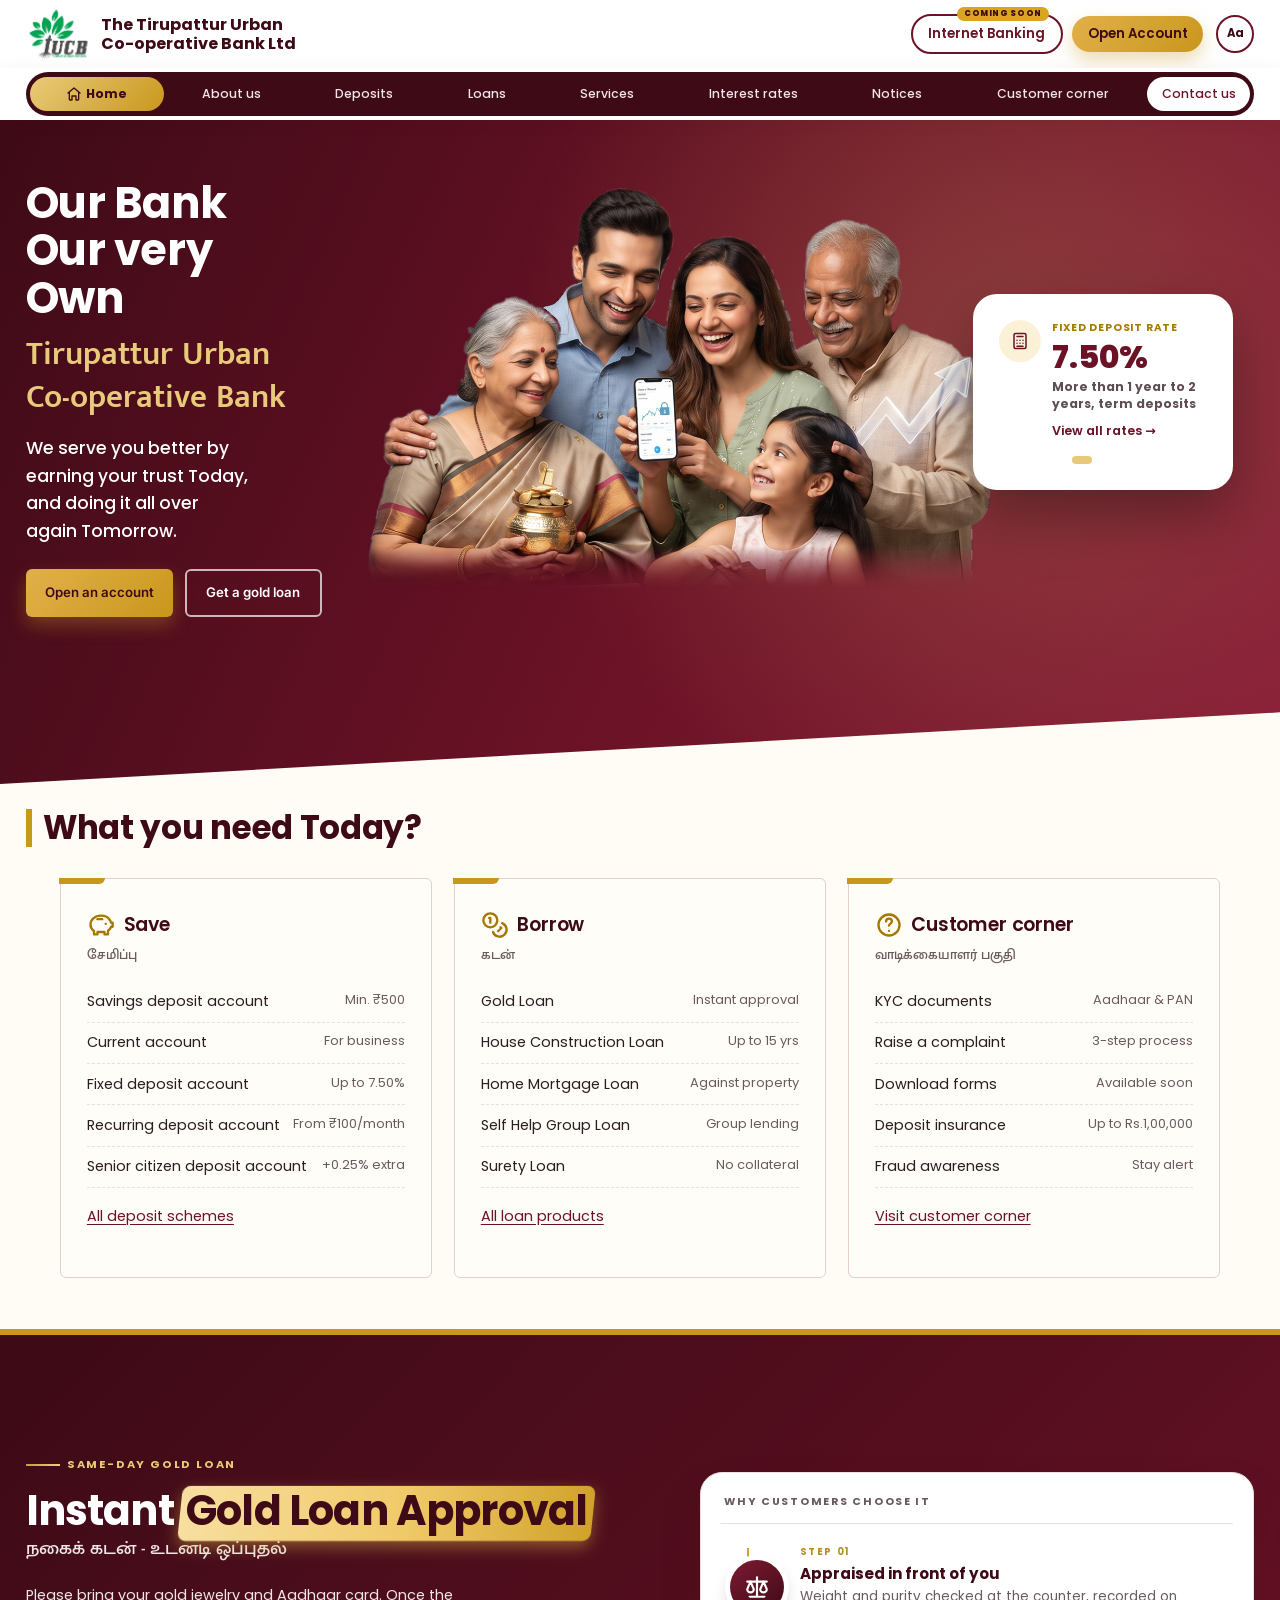
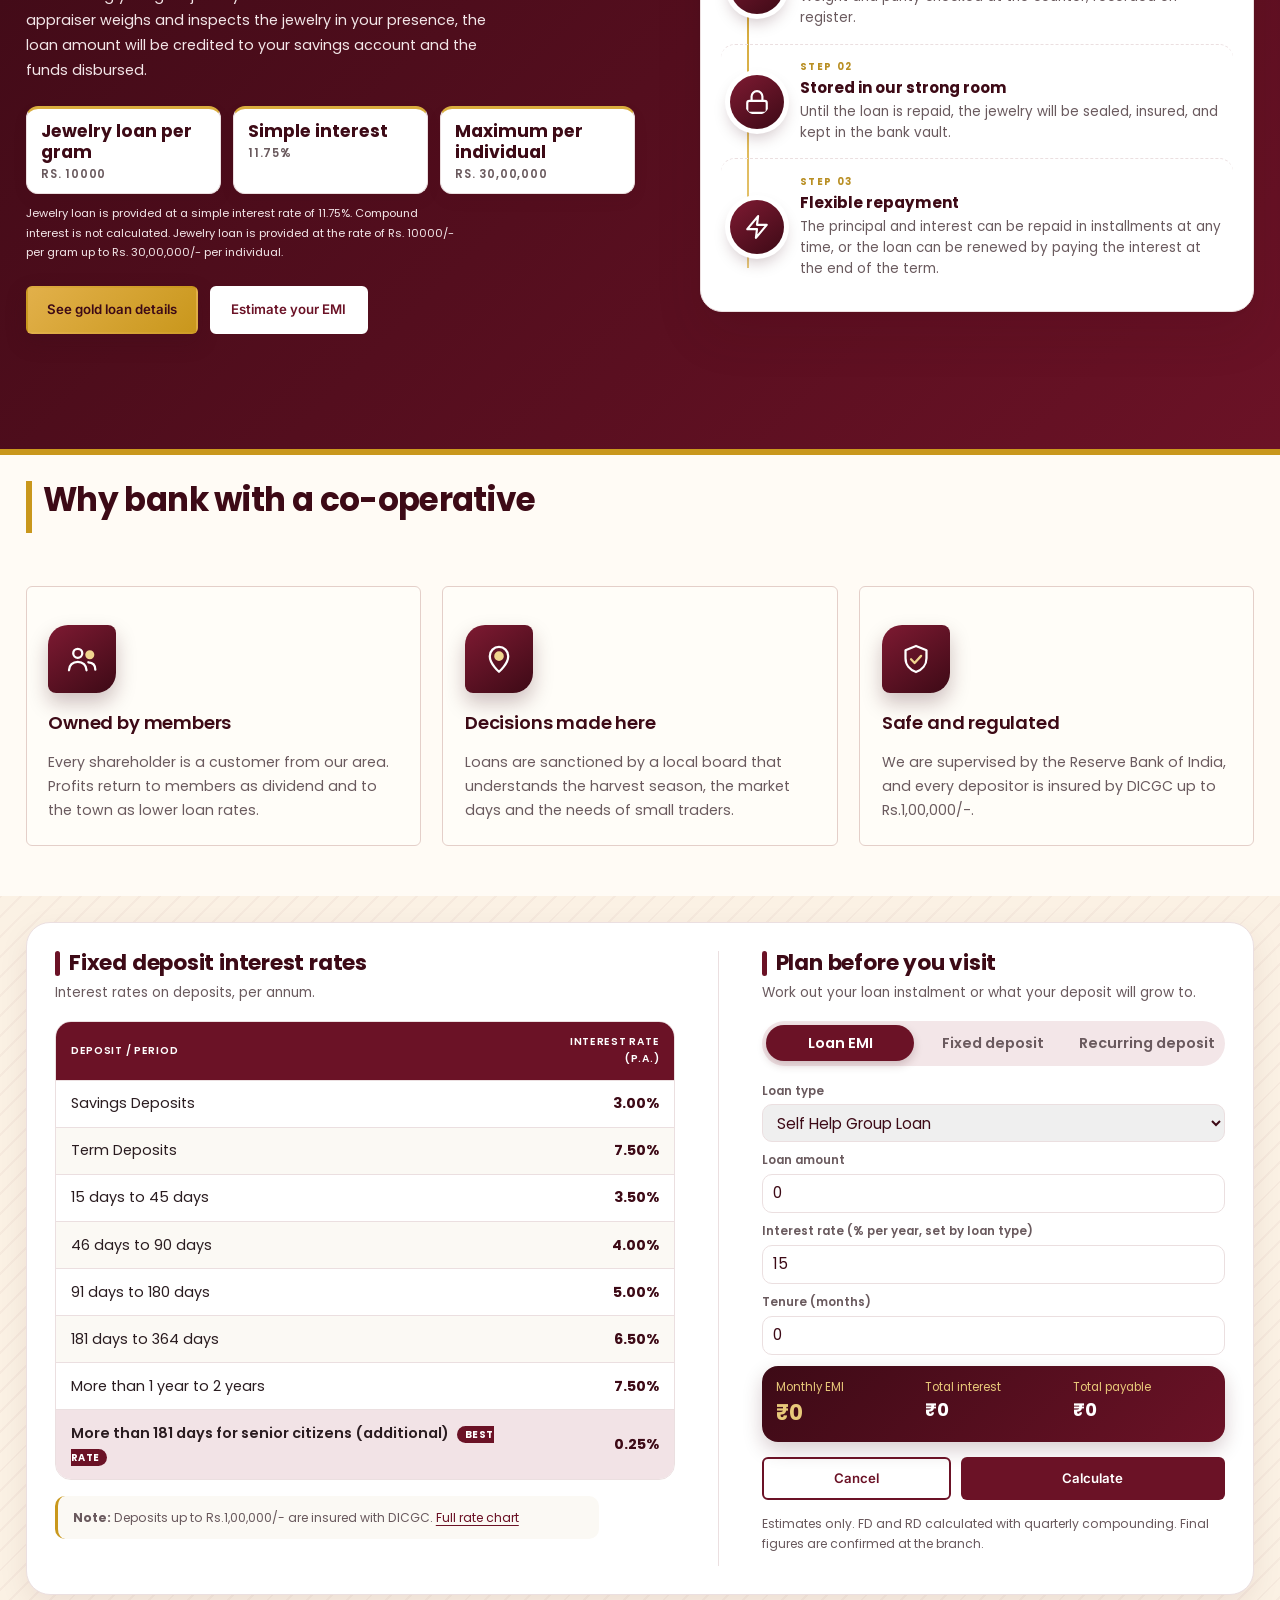
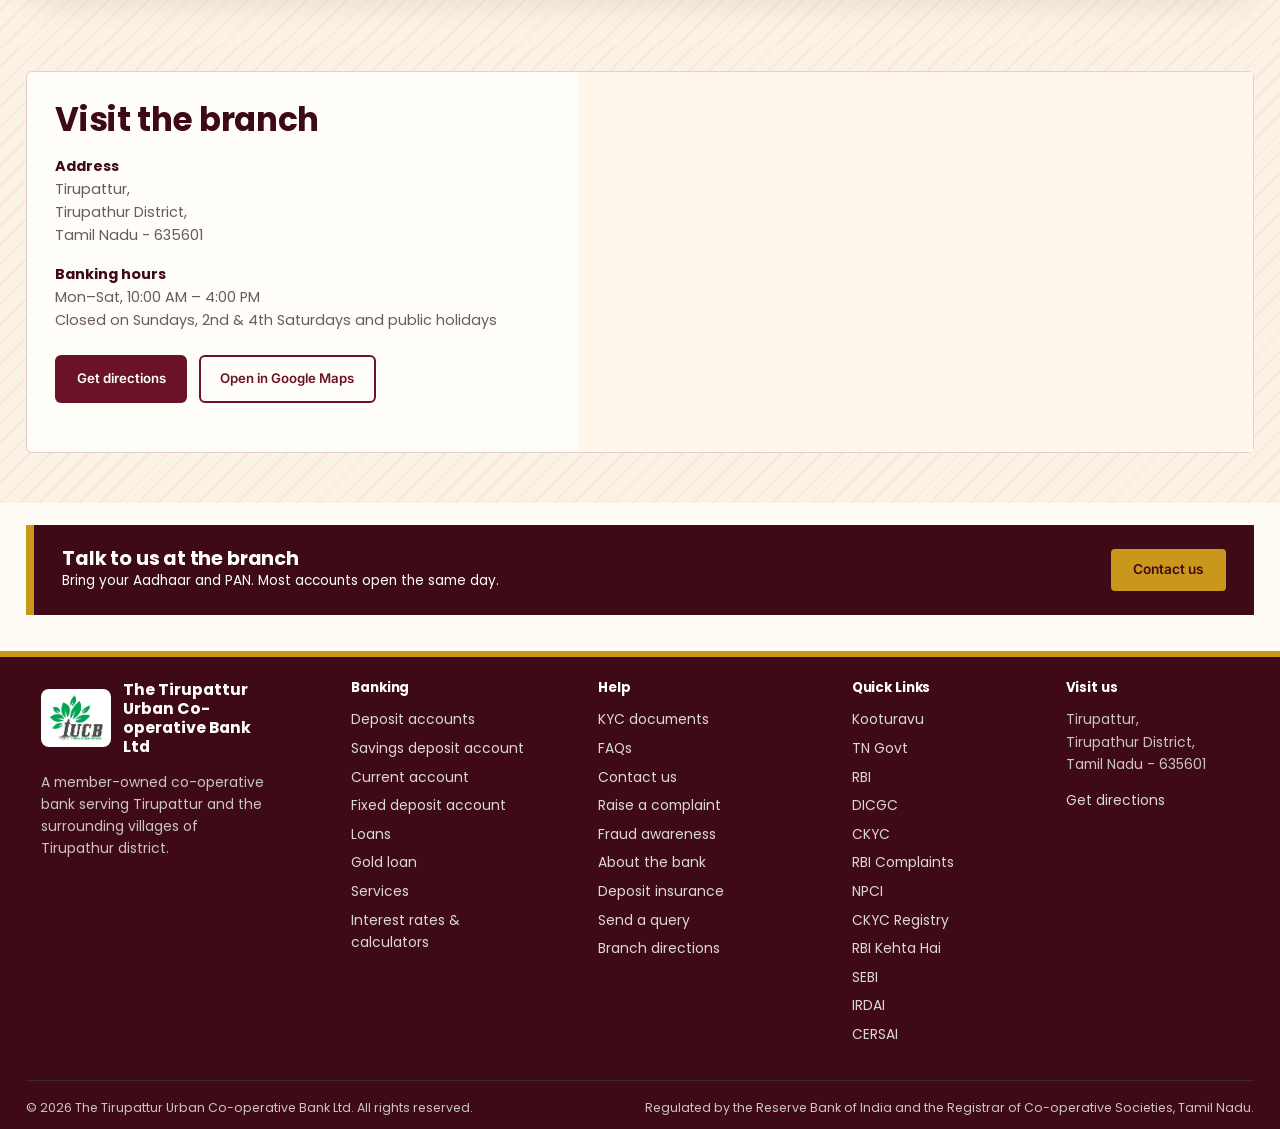
==== commit 6edac0c7: "sixth last chnages Co-Authored-By: Claude Sonnet 5.5 <noreply@anthropic.com>" ====
--- a/index.html
+++ b/index.html
@@ -81,8 +81,8 @@
         <span class="qi"><svg viewBox="0 0 24 24" fill="none" stroke="currentColor" stroke-width="2" stroke-linecap="round" stroke-linejoin="round" aria-hidden="true"><rect x="4" y="2" width="16" height="20" rx="2"/><path d="M8 6h8M8 11h.01M12 11h.01M16 11h.01M8 15h.01M12 15h.01M16 15h.01M8 19h8"/></svg></span>
         <div>
           <span class="quick-label">Fixed deposit rate</span>
-          <strong class="quick-stat">8%</strong>
-          <p class="quick-caption">12–24 months, indicative - confirm the current rate at the branch</p>
+          <strong class="quick-stat">7.50%</strong>
+          <p class="quick-caption">More than 1 year to 2 years, term deposits</p>
           <a class="quick-link" href="rates.html">View all rates →</a>
         </div>
       </div>
@@ -100,7 +100,7 @@
         <div>
           <span class="quick-label">Senior citizens</span>
           <strong class="quick-stat">+0.25%</strong>
-          <p class="quick-caption">Extra interest on deposits with tenure above 12 months</p>
+          <p class="quick-caption">Extra interest on deposits of more than 181 days</p>
           <a class="quick-link" href="rates.html">See deposit rates →</a>
         </div>
       </div>
@@ -129,9 +129,9 @@
       <ul>
         <li><a href="deposits.html#savings">Savings deposit account <span>Min. ₹500</span></a></li>
         <li><a href="deposits.html#current">Current account <span>For business</span></a></li>
-        <li><a href="deposits.html#fixed">Fixed deposit account <span>Up to 8.25%</span></a></li>
+        <li><a href="deposits.html#fixed">Fixed deposit account <span>Up to 7.50%</span></a></li>
         <li><a href="deposits.html#recurring">Recurring deposit account <span>From ₹100/month</span></a></li>
-        <li><a href="deposits.html#senior">Senior citizen deposit account <span>Up to 8.50%</span></a></li>
+        <li><a href="deposits.html#senior">Senior citizen deposit account <span>+0.25% extra</span></a></li>
       </ul>
       <a href="deposits.html">All deposit schemes</a>
     </div>
@@ -152,7 +152,7 @@
         <li><a href="customer-corner.html#kyc">KYC documents <span>Aadhaar &amp; PAN</span></a></li>
         <li><a href="customer-corner.html#grievance">Raise a complaint <span>3-step process</span></a></li>
         <li><a href="customer-corner.html#forms">Download forms <span>Available soon</span></a></li>
-        <li><a href="customer-corner.html#dicgc">Deposit insurance <span>Up to ₹5 lakh</span></a></li>
+        <li><a href="customer-corner.html#dicgc">Deposit insurance <span>Up to Rs.1,00,000</span></a></li>
         <li><a href="index.html">Fraud awareness <span>Stay alert</span></a></li>
       </ul>
       <a href="customer-corner.html">Visit customer corner</a>
@@ -166,8 +166,8 @@
     <h2>Instant <em>Gold Loan Approval</em></h2>
     <p class="ta" lang="ta">நகைக் கடன் - உடனடி ஒப்புதல்</p>
     <p>Please bring your gold jewelry and Aadhaar card. Once the appraiser weighs and inspects the jewelry in your presence, the loan amount will be credited to your savings account and the funds disbursed.</p>
-    <div class="gold-stats"><div><b>&#8377;10,000</b><span>Jewel loan per gram</span></div><div><b>8.25%</b><span>Deposits &middot; individuals</span></div><div><b>8.50%</b><span>Deposits &middot; senior citizens</span></div></div>
-    <p class="gold-foot">*Per annum. Rates are indicative and subject to change. Please confirm at the branch.</p>
+    <div class="gold-stats"><div><b>Rs. 10000</b><span>Jewelry loan per gram</span></div><div><b>11.75%</b><span>Simple interest</span></div><div><b>Rs. 30,00,000</b><span>Maximum per individual</span></div></div>
+    <p class="gold-foot">Jewelry loan is provided at a simple interest rate of 11.75%. Compound interest is not calculated. Jewelry loan is provided at the rate of Rs. 10000/- per gram up to Rs. 30,00,000/- per individual.</p>
     <div class="hero-actions"><a class="btn btn-teal" href="loans.html#gold">See gold loan details</a><a class="btn btn-line" href="rates.html">Estimate your EMI</a></div>
   </div>
   <ul class="gold-points">
@@ -182,16 +182,16 @@
   <div class="values">
     <div class="value-card"><span class="value-ico"><svg viewBox="0 0 24 24" fill="none" stroke="currentColor" stroke-width="1.6" stroke-linecap="round" stroke-linejoin="round" aria-hidden="true"><circle cx="9" cy="8" r="3.2"/><path d="M2.8 20c0-3.6 2.7-6 6.2-6s6.2 2.4 6.2 6"/><circle cx="17.5" cy="9" r="2.4" class="ac"/><path d="M16.5 14.3c3 .1 4.9 2 4.9 5.2"/></svg></span><h3>Owned by members</h3><p>Every shareholder is a customer from our area. Profits return to members as dividend and to the town as lower loan rates.</p></div>
     <div class="value-card"><span class="value-ico"><svg viewBox="0 0 24 24" fill="none" stroke="currentColor" stroke-width="1.6" stroke-linecap="round" stroke-linejoin="round" aria-hidden="true"><path d="M12 21s-6.5-5.6-6.5-11a6.5 6.5 0 0 1 13 0c0 5.400-6.500 11-6.500 11z"/><circle cx="12" cy="10" r="2.600" class="ac"/></svg></span><h3>Decisions made here</h3><p>Loans are sanctioned by a local board that understands the harvest season, the market days and the needs of small traders.</p></div>
-    <div class="value-card"><span class="value-ico"><svg viewBox="0 0 24 24" fill="none" stroke="currentColor" stroke-width="1.6" stroke-linecap="round" stroke-linejoin="round" aria-hidden="true"><path d="M12 2.800 4.600 5.800v5.700c0 4.600 3.100 8.200 7.400 9.700 4.300-1.500 7.400-5.100 7.400-9.700V5.800z"/><path d="m8.500 12.200 2.500 2.600 4.600-5" class="ac" style="fill:none"/></svg></span><h3>Safe and regulated</h3><p>We are supervised by the Reserve Bank of India, and every depositor is insured by DICGC up to ₹5 lakh.</p></div>
+    <div class="value-card"><span class="value-ico"><svg viewBox="0 0 24 24" fill="none" stroke="currentColor" stroke-width="1.6" stroke-linecap="round" stroke-linejoin="round" aria-hidden="true"><path d="M12 2.800 4.600 5.800v5.700c0 4.600 3.100 8.200 7.400 9.700 4.300-1.500 7.400-5.100 7.400-9.700V5.800z"/><path d="m8.500 12.200 2.500 2.600 4.600-5" class="ac" style="fill:none"/></svg></span><h3>Safe and regulated</h3><p>We are supervised by the Reserve Bank of India, and every depositor is insured by DICGC up to Rs.1,00,000/-.</p></div>
   </div>
 </div></section>
 
 <section class="section section-mist hr-sec"><div class="wrap split">
   <div>
     <h2>Fixed deposit interest rates</h2>
-    <p>Rates shown per annum for deposits below ₹2 crore.</p>
-    <div class="table-wrap"><table><thead><tr><th>Period</th><th class="num">General</th><th class="num">Senior citizens</th></tr></thead><tbody><tr><td>Savings Account (based on daily balance)</td><td class="num">3.50%</td><td class="num">3.50%</td></tr><tr><td>30 days to 90 days</td><td class="num">5.00%</td><td class="num">5.00%</td></tr><tr><td>91 days to 180 days</td><td class="num">5.50%</td><td class="num">5.50%</td></tr><tr><td>181 days to 364 days</td><td class="num">6.50%</td><td class="num">7.00%</td></tr><tr><td>1 year to 2 years</td><td class="num">8.00%</td><td class="num">8.25%</td></tr><tr><td>25 months to 60 months</td><td class="num">8.25%</td><td class="num">8.50%</td></tr></tbody></table></div>
-    <p class="note">Each depositor is insured by DICGC up to a maximum of ₹5,00,000 (principal and interest combined) per bank, in the same right and capacity. <a href="rates.html">Full rate chart</a></p>
+    <p>Interest rates on deposits, per annum.</p>
+    <div class="table-wrap"><table><thead><tr><th>Deposit / Period</th><th class="num">Interest rate (p.a.)</th></tr></thead><tbody><tr><td>Savings Deposits</td><td class="num">3.00%</td></tr><tr><td>Term Deposits</td><td class="num">7.50%</td></tr><tr><td>15 days to 45 days</td><td class="num">3.50%</td></tr><tr><td>46 days to 90 days</td><td class="num">4.00%</td></tr><tr><td>91 days to 180 days</td><td class="num">5.00%</td></tr><tr><td>181 days to 364 days</td><td class="num">6.50%</td></tr><tr><td>More than 1 year to 2 years</td><td class="num">7.50%</td></tr><tr><td>More than 181 days for senior citizens (additional)</td><td class="num">0.25%</td></tr></tbody></table></div>
+    <p class="note"><strong>Note:</strong> Deposits up to Rs.1,00,000/- are insured with DICGC. <a href="rates.html">Full rate chart</a></p>
   </div>
   <div>
     <h2>Plan before you visit</h2>
--- a/css/style.css
+++ b/css/style.css
@@ -2122,3 +2122,8 @@
 body.page-about .ab-eyebrow { border: 0 !important; box-shadow: none !important; }
 body.page-customer-corner .cc-quick a, body.page-customer-corner .cc-quick .cc-q, body.page-customer-corner .cc-steps > *, body.page-customer-corner .cc-quick > .wrap > * > * {
   border-radius: 6px !important; box-shadow: none !important; border: 1.5px solid var(--v4-line) !important; background: var(--v4-panel) !important; }
+/* new TUCB tree logo */
+.top-strip .topbar-brand img { height: 54px !important; width: auto !important; background: transparent !important; padding: 0 !important; }
+.foot-brand img { height: 58px !important; width: auto !important; padding: 4px 6px !important; background: #fff !important; border-radius: 8px; }
+@media (max-width: 700px) { .top-strip .topbar-brand img { height: 44px !important; } }
+.fixed-rates-dicgc { margin-top: .8rem; padding: .7rem 1rem; background: #FBF1D6; border-left: 4px solid #C9971C; border-radius: 4px; color: #3D0A16; font-size: .95rem; }
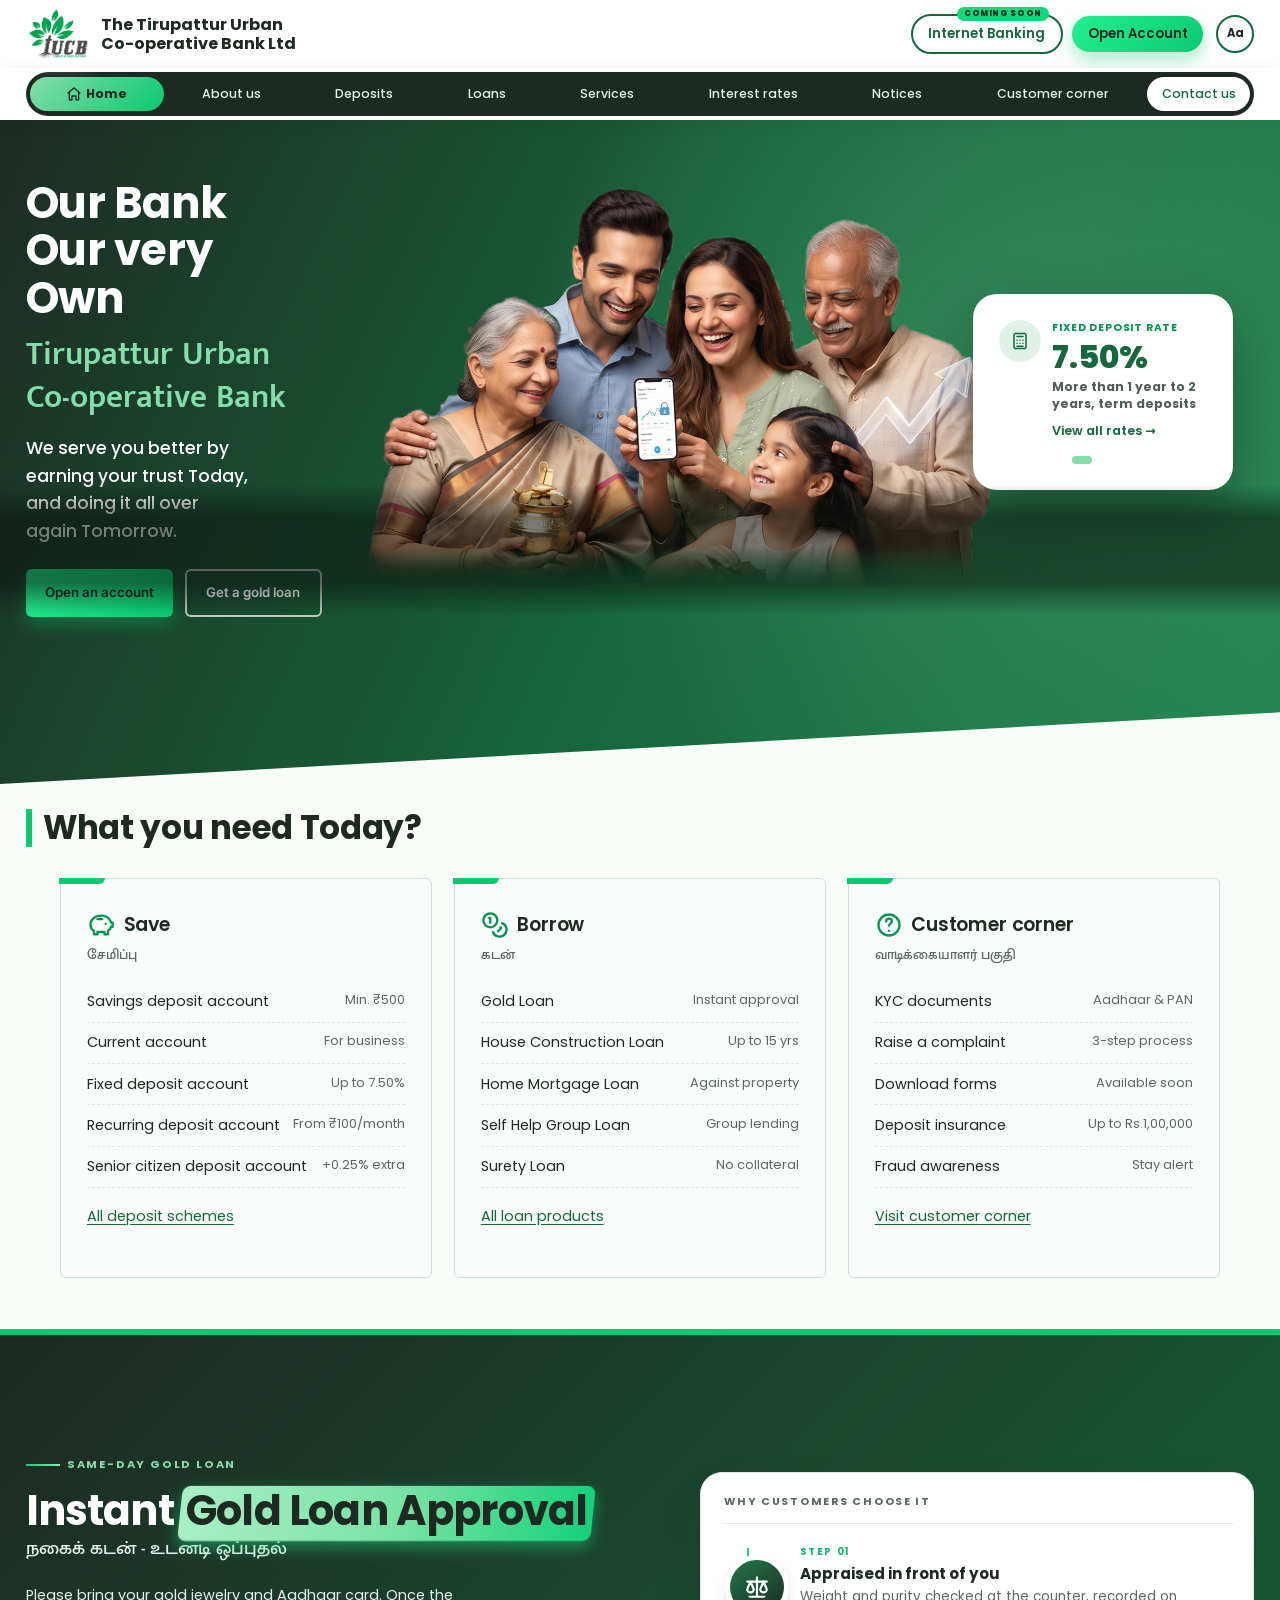
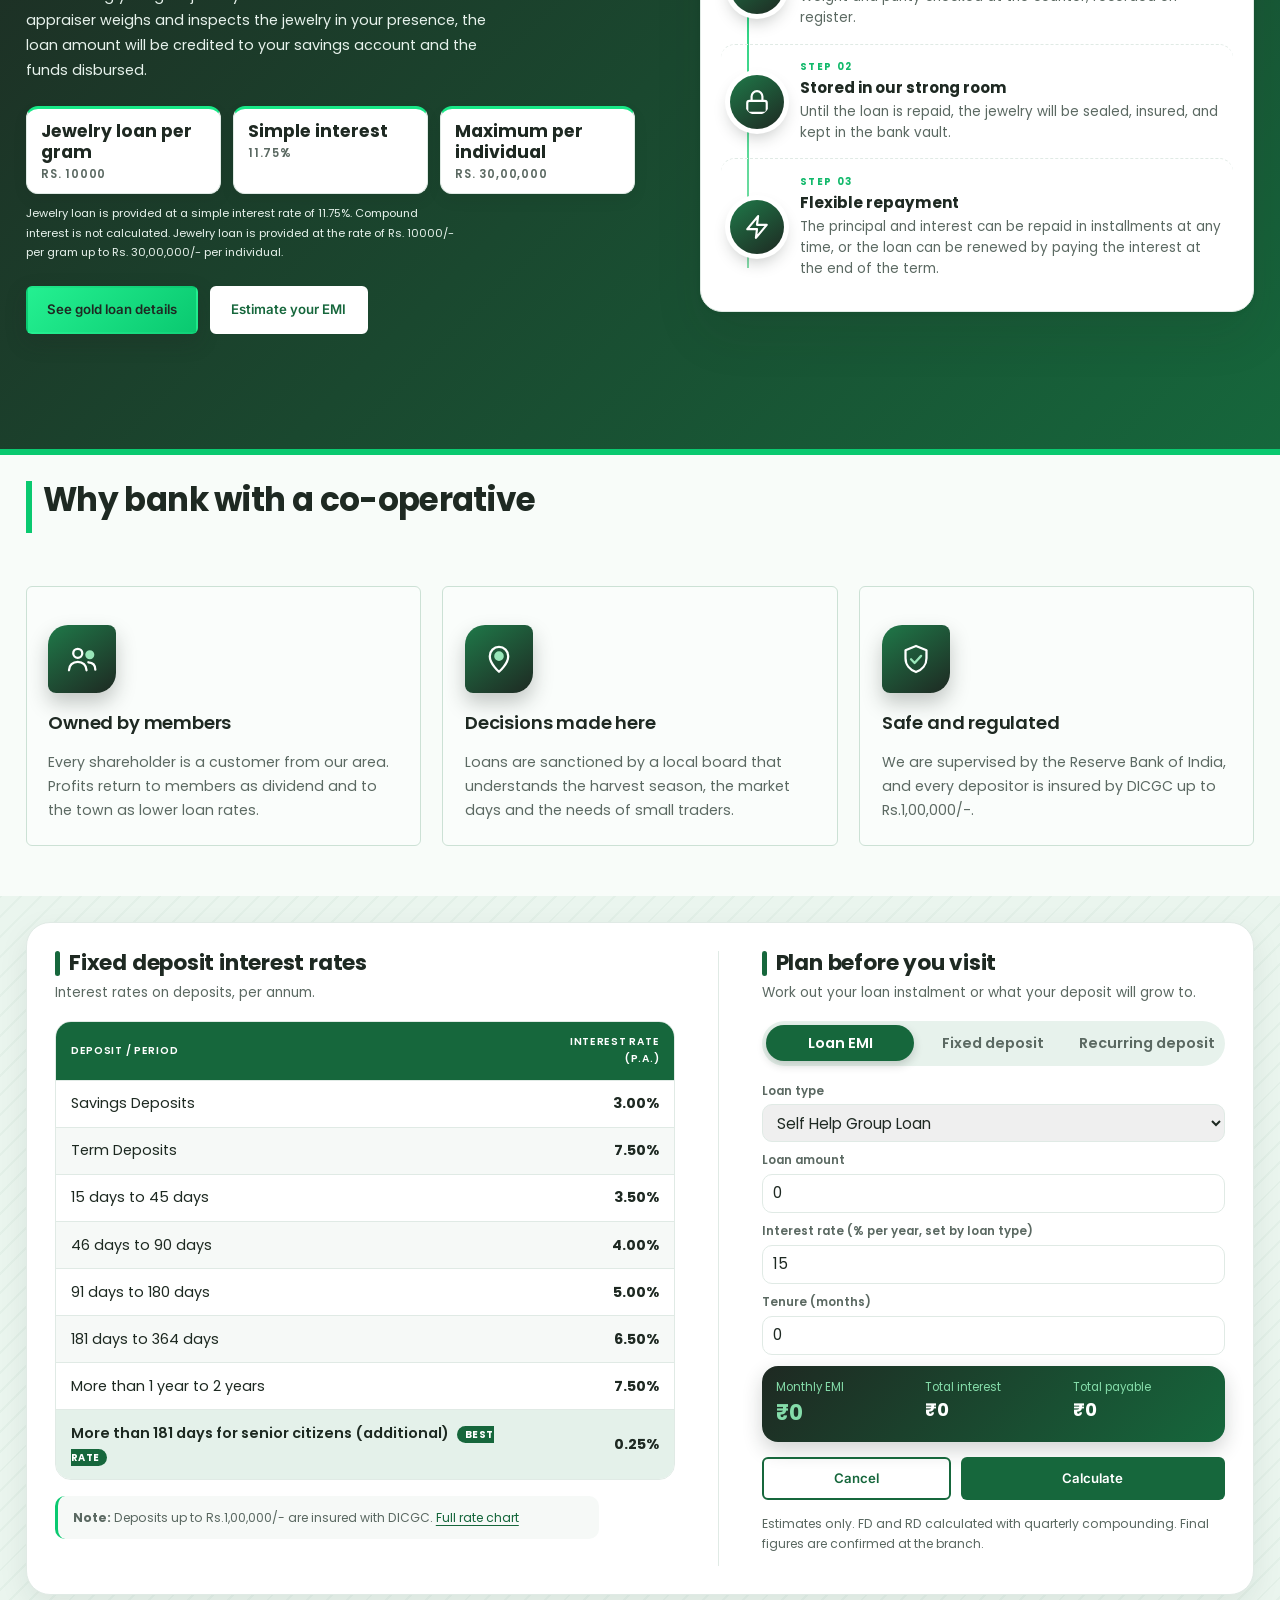
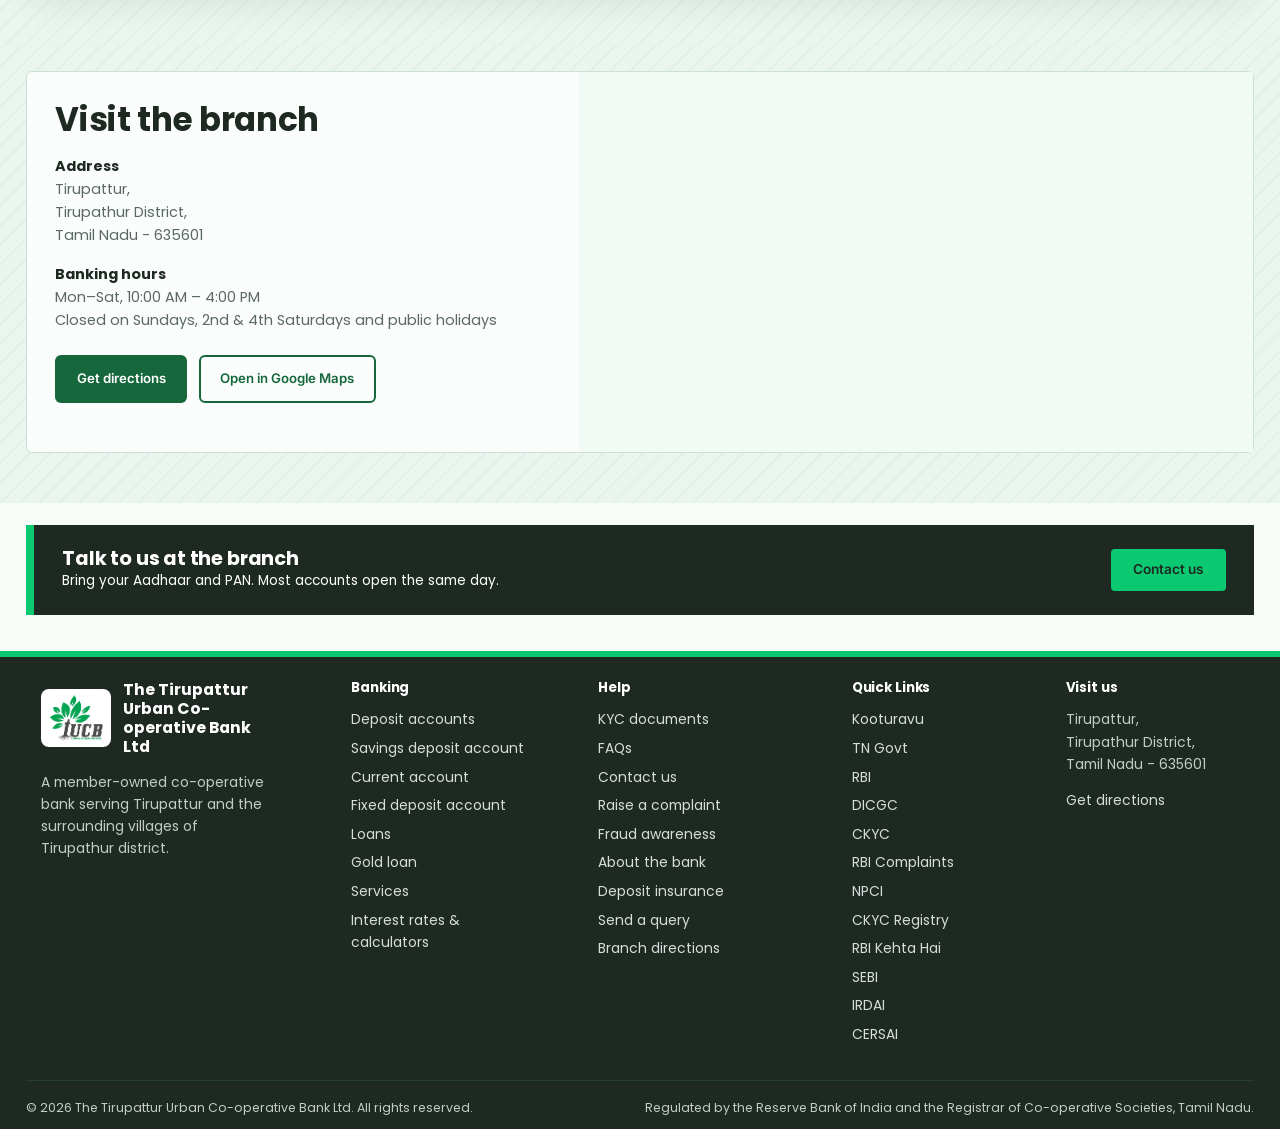
==== commit e736b5c6: "theme chnges Co-Authored-By: Claude Sonnet 5.5 <noreply@anthropic.com>" ====
--- a/index.html
+++ b/index.html
@@ -5,7 +5,7 @@
 <meta name="viewport" content="width=device-width, initial-scale=1">
 <title>The Tirupattur Urban Co-operative Bank Ltd | Tirupathur District</title>
 <meta name="description" content="The Tirupattur Urban Co-operative Bank Ltd – savings, fixed deposits, gold loans, house construction and business loans in Tirupattur, Tirupathur district, Tamil Nadu.">
-<meta name="theme-color" content="#8A1F38">
+<meta name="theme-color" content="#248551">
 <link rel="icon" href="assets/favicon.png" type="image/png">
 <link rel="preconnect" href="https://fonts.googleapis.com">
 <link rel="preconnect" href="https://fonts.gstatic.com" crossorigin>
--- a/css/style.css
+++ b/css/style.css
@@ -1,18 +1,18 @@
 /* Kaveripattinam Urban Co-operative Bank - navy, cement grey, and white */
 @import url("https://fonts.googleapis.com/css2?family=Inter:wght@400;500;600;700&display=swap");
 :root {
-  --teal: #6B1226;
-  --teal-deep: #3D0A16;
-  --accent: #C9981C;
-  --accent-light: #E8C97A;
-  --accent-soft: #FBF1D6;
-  --leaf: #A67700;
-  --mist: #FAF7F1;
-  --line: #EBDFE0;
-  --ink: #2A1C20;
-  --ink-soft: #6A5A5E;
+  --teal: #16673C;
+  --teal-deep: #1E2922;
+  --accent: #0AC970;
+  --accent-light: #85DDAA;
+  --accent-soft: #DFF2E5;
+  --leaf: #049551;
+  --mist: #F3F8F5;
+  --line: #E0EAE5;
+  --ink: #1D2921;
+  --ink-soft: #5B6962;
   --white: #FFFFFF;
-  --river: #E8C97A;
+  --river: #85DDAA;
 
   --font-display: "Inter", "Anek Tamil", "Mukta Malar", system-ui, sans-serif;
   --font-body: "Inter", "Mukta Malar", "Noto Sans Tamil", system-ui, -apple-system, "Segoe UI", sans-serif;
@@ -59,7 +59,7 @@
 /* ---------- Header ---------- */
 .site-header { border-bottom: 0; position: sticky; top: 0; z-index: 50; }
 /* Header uses the same background image as each page's banner */
-.site-header { background-color: var(--teal-deep); background-image: linear-gradient(rgba(30, 6, 12,.35), rgba(30, 6, 12,.35)), var(--header-img, none); background-size: cover; background-position: center top; }
+.site-header { background-color: var(--teal-deep); background-image: linear-gradient(rgba(15, 21, 17,.35), rgba(15, 21, 17,.35)), var(--header-img, none); background-size: cover; background-position: center top; }
 .site-header .wrap { display: flex; align-items: center; justify-content: space-between; gap: 1rem; padding-block: .5rem; }
 body:has(.page-hero) .site-header .wrap { padding-block: .3rem; }
 
@@ -76,7 +76,7 @@
 .nav a[aria-current="page"] { background: rgba(255, 255, 255, .16); box-shadow: inset 0 -3px 0 #fff; border-radius: 0; }
 .nav .nav-cta { flex: 1 1 0; }
 .nav .nav-cta a { background: var(--accent); border-radius: 999px; }
-.nav .nav-cta a:hover { background: #A67700; color: #fff; }
+.nav .nav-cta a:hover { background: #049551; color: #fff; }
 .nav-toggle { display: none; flex: none; background: none; border: 1px solid rgba(255, 255, 255, .4); border-radius: 999px; padding: .5rem .6rem; cursor: pointer; color: #fff; }
 .nav-toggle svg { width: 24px; height: 24px; }
 
@@ -124,16 +124,16 @@
 /* ---------- Buttons ---------- */
 .btn { display: inline-flex; align-items: center; gap: .5rem; padding: .8rem 1.35rem; border-radius: 999px; font-weight: 600; font-family: var(--font-body); font-size: 1rem; text-decoration: none; border: 2px solid transparent; cursor: pointer; transition: background .15s, color .15s; }
 .btn-mango { background: var(--accent); color: #fff; }
-.btn-mango:hover { background: #A67700; color: #fff; }
+.btn-mango:hover { background: #049551; color: #fff; }
 .btn-ghost { border-color: rgba(255,255,255,.55); color: #fff; }
 .btn-ghost:hover { background: rgba(255,255,255,.1); color: #fff; }
 .btn-teal { background: var(--teal); color: #fff; }
 .btn-teal:hover { background: var(--teal-deep); color: #fff; }
 .btn-line { border-color: var(--teal); color: var(--teal); background: transparent; }
-.btn-line:hover { background: #FBF1D6; border-color: var(--teal); color: var(--teal-deep); }
+.btn-line:hover { background: #DFF2E5; border-color: var(--teal); color: var(--teal-deep); }
 
 /* ---------- Hero (home) ---------- */
-.hero { position: relative; overflow: hidden; min-height: clamp(460px, 42vw, 700px); background: linear-gradient(120deg, #F8EEF0 0%, #F5E9EA 60%, #FBF1D6 100%); color: #DDD7D8; }
+.hero { position: relative; overflow: hidden; min-height: clamp(460px, 42vw, 700px); background: linear-gradient(120deg, #EEF8F3 0%, #EAF4EF 60%, #DFF2E5 100%); color: #D7DDDA; }
 .hero::before { content: ""; position: absolute; inset: 0; background-image: radial-gradient(rgba(255,255,255,.06) 1.4px, transparent 1.6px); background-size: 28px 28px; pointer-events: none; }
 .hero-glow { display: none; }
 @keyframes heroFloat1 { 0%, 100% { transform: translate(0,0) scale(1); } 50% { transform: translate(-50px,40px) scale(1.12); } }
@@ -150,9 +150,9 @@
 .hero .btn { color: #FFFFFF; }
 .hero .hero-actions .btn { background: var(--teal); border-color: var(--accent); color: #FFFFFF; }
 .hero .hero-actions .btn:hover { background: var(--teal-deep); border-color: var(--accent); color: #FFFFFF; }
-.hero .quick { background: rgba(55, 15, 22, 0.62); border: 1px solid rgba(255,255,255,0.28); backdrop-filter: blur(12px); -webkit-backdrop-filter: blur(12px); color: #FFFFFF; }
+.hero .quick { background: rgba(29, 41, 33, 0.62); border: 1px solid rgba(255,255,255,0.28); backdrop-filter: blur(12px); -webkit-backdrop-filter: blur(12px); color: #FFFFFF; }
 .hero .quick-stat, .hero .quick-link { color: #FFFFFF; }
-.hero .quick-label, .hero .quick-caption { color: #FAF5F6; }
+.hero .quick-label, .hero .quick-caption { color: #F5FAF7; }
 
 .quick { position: relative; top: 60px; background: rgba(255,255,255,.07); backdrop-filter: blur(10px); -webkit-backdrop-filter: blur(10px); border: 1px solid rgba(255,255,255,.18); border-radius: var(--r-md); padding: 1.5rem 1.6rem; color: #fff; max-width: 330px; margin-left: auto; }
 .quick h2 { color: #fff; font-size: 1.05rem; margin-bottom: .9rem; }
@@ -176,7 +176,7 @@
 }
 
 /* ---------- Notice strip ---------- */
-.notices { background: var(--accent-soft); border-bottom: 1px solid #E6CFD3; font-size: .95rem; }
+.notices { background: var(--accent-soft); border-bottom: 1px solid #D0E5DA; font-size: .95rem; }
 .notices .wrap { display: flex; align-items: center; gap: 1rem; padding-block: .6rem; overflow: hidden; }
 .notices-label { flex: none; font-weight: 700; color: #fff; background: var(--accent); padding: .15rem .7rem; border-radius: 999px; font-size: .85rem; }
 .notices-track { overflow: hidden; flex: 1; mask-image: linear-gradient(90deg, transparent, #000 4%, #000 96%, transparent); }
@@ -186,10 +186,10 @@
 @media (prefers-reduced-motion: reduce) { .notices-list { white-space: normal; flex-wrap: wrap; width: auto; gap: .4rem 2rem; } .notices-list li[aria-hidden] { display: none; } }
 
 /* ---------- Page hero (inner pages) ---------- */
-.page-hero { background: linear-gradient(120deg, var(--teal-deep), var(--teal)); color: #DDD7D8; position: relative; overflow: hidden; min-height: clamp(260px, 30vw, 440px); }
+.page-hero { background: linear-gradient(120deg, var(--teal-deep), var(--teal)); color: #D7DDDA; position: relative; overflow: hidden; min-height: clamp(260px, 30vw, 440px); }
 .page-hero .wrap { position: relative; padding-block: 2.75rem 1.8rem; }
 .page-hero h1 { color: #fff; font-size: clamp(1.875rem, 4vw, 2.775rem); margin-bottom: .5em; }
-.page-hero .hero-ta { color: #E8C97A; font-family: var(--font-display); font-size: 1.2rem; margin: 0 0 1.1rem; }
+.page-hero .hero-ta { color: #85DDAA; font-family: var(--font-display); font-size: 1.2rem; margin: 0 0 1.1rem; }
 .page-hero p { margin: 0; max-width: 60ch; }
 .crumbs { font-size: .88rem; margin-bottom: 1.6rem; color: var(--river); }
 .crumbs a { color: #fff; }
@@ -206,13 +206,13 @@
 /* Offer columns on home - three categories as a ruled split, not cards */
 .offer-head { text-align: center; margin-inline: auto; }
 
-.offer-panel { max-width: 1240px; margin-inline: auto; padding: 2rem 1.5rem 2.2rem; background: var(--white); border: 1px solid var(--line); border-radius: var(--r-lg); box-shadow: 0 0 26px 2px rgba(61, 20, 27, .16); }
+.offer-panel { max-width: 1240px; margin-inline: auto; padding: 2rem 1.5rem 2.2rem; background: var(--white); border: 1px solid var(--line); border-radius: var(--r-lg); box-shadow: 0 0 26px 2px rgba(34, 47, 38, .16); }
 .offer { display: grid; grid-template-columns: repeat(3, minmax(0, 1fr)); gap: 1.5rem; max-width: 1160px; margin-inline: auto; }
-.offer-card { width: 100%; box-sizing: border-box; padding: 1.8rem; min-height: 400px; border: 1px solid var(--line); border-top: 3px solid var(--teal); border-radius: var(--r-lg); background: var(--white); box-shadow: 0 16px 40px -24px rgba(107, 18, 38, .18); transition: transform .25s ease, box-shadow .25s ease; }
+.offer-card { width: 100%; box-sizing: border-box; padding: 1.8rem; min-height: 400px; border: 1px solid var(--line); border-top: 3px solid var(--teal); border-radius: var(--r-lg); background: var(--white); box-shadow: 0 16px 40px -24px rgba(22, 103, 60, .18); transition: transform .25s ease, box-shadow .25s ease; }
 .offer-card:hover { transform: scale(1.04); position: relative; z-index: 1; }
-.offer-card:nth-child(1):hover { box-shadow: 0 -12px 28px -10px rgba(107, 18, 38, .26), 0 12px 28px -10px rgba(107, 18, 38, .26), 12px 0 28px -10px rgba(107, 18, 38, .26); clip-path: inset(-60px -60px -60px 0); }
-.offer-card:nth-child(2):hover { box-shadow: 0 0 30px 3px rgba(107, 18, 38, .24); }
-.offer-card:nth-child(3):hover { box-shadow: 0 -12px 28px -10px rgba(107, 18, 38, .26), 0 12px 28px -10px rgba(107, 18, 38, .26), -12px 0 28px -10px rgba(107, 18, 38, .26); clip-path: inset(-60px 0 -60px -60px); }
+.offer-card:nth-child(1):hover { box-shadow: 0 -12px 28px -10px rgba(22, 103, 60, .26), 0 12px 28px -10px rgba(22, 103, 60, .26), 12px 0 28px -10px rgba(22, 103, 60, .26); clip-path: inset(-60px -60px -60px 0); }
+.offer-card:nth-child(2):hover { box-shadow: 0 0 30px 3px rgba(22, 103, 60, .24); }
+.offer-card:nth-child(3):hover { box-shadow: 0 -12px 28px -10px rgba(22, 103, 60, .26), 0 12px 28px -10px rgba(22, 103, 60, .26), -12px 0 28px -10px rgba(22, 103, 60, .26); clip-path: inset(-60px 0 -60px -60px); }
 @media (prefers-reduced-motion: reduce) { .offer-card { transition: none; } .offer-card:hover { transform: none; } }
 @media (max-width: 900px) { .offer { grid-template-columns: 1fr; } }
 .offer-card h3 { display: flex; align-items: center; gap: .6rem; font-size: 1.325rem; }
@@ -244,27 +244,27 @@
 .table-wrap { overflow-x: auto; border: 1px solid var(--line); border-radius: var(--r-md); background: var(--white); }
 .fixed-rates-intro { color: var(--ink-soft); margin-bottom: 1.2rem; }
 .fixed-rates-table { width: 100%; min-width: 510px; border-collapse: collapse; }
-.fixed-rates-table th { background: #6B1226; color: #fff; white-space: nowrap; }
+.fixed-rates-table th { background: #16673C; color: #fff; white-space: nowrap; }
 .fixed-rates-table td { background: #fff; }
 .fixed-rates-table th, .fixed-rates-table td { padding: .8rem 1rem; }
 .fixed-rates-note { max-width: none; margin: 1rem 0 0; color: var(--ink-soft); font-size: .9rem; line-height: 1.55; }
 .loan-rates-title { margin-top: 2.4rem; }
 .loan-rates-intro { color: var(--ink-soft); margin-bottom: 1.2rem; }
 .loan-rates-table { width: 100%; min-width: 390px; border-collapse: collapse; }
-.loan-rates-table th { background: #6B1226; color: #fff; white-space: nowrap; }
+.loan-rates-table th { background: #16673C; color: #fff; white-space: nowrap; }
 .loan-rates-table td { background: #fff; }
 .loan-rates-table th, .loan-rates-table td { padding: .8rem 1rem; }
 .loan-rates-note { max-width: none; margin: .8rem 0 0; color: var(--ink-soft); font-size: .85rem; }
-.rates-scroll { max-height: 700px; overflow-y: auto; overflow-x: hidden; padding-right: .5rem; scrollbar-gutter: stable; scrollbar-width: thin; scrollbar-color: #6B1226 #FBF1D6; }
+.rates-scroll { max-height: 700px; overflow-y: auto; overflow-x: hidden; padding-right: .5rem; scrollbar-gutter: stable; scrollbar-width: thin; scrollbar-color: #16673C #DFF2E5; }
 .rates-scroll::-webkit-scrollbar { width: 10px; }
-.rates-scroll::-webkit-scrollbar-track { background: #FBF1D6; border-radius: 8px; }
-.rates-scroll::-webkit-scrollbar-thumb { background: #6B1226; border-radius: 8px; }
+.rates-scroll::-webkit-scrollbar-track { background: #DFF2E5; border-radius: 8px; }
+.rates-scroll::-webkit-scrollbar-thumb { background: #16673C; border-radius: 8px; }
 .deposit-rate-pair { display: block; }
 @media (max-width: 700px) { .rates-scroll { max-height: 620px; } }
 .recurring-rates-block { margin-top: 2.4rem; }
 .recurring-rates-intro { color: var(--ink-soft); margin-bottom: 1.2rem; }
 .recurring-rates-table { width: 100%; min-width: 440px; border-collapse: collapse; }
-.recurring-rates-table th { background: #6B1226; color: #fff; white-space: nowrap; }
+.recurring-rates-table th { background: #16673C; color: #fff; white-space: nowrap; }
 .recurring-rates-table td { background: #fff; }
 .recurring-rates-table th, .recurring-rates-table td { padding: .8rem 1rem; }
 table { width: 100%; border-collapse: collapse; font-size: 1rem; min-width: 440px; }
@@ -272,27 +272,27 @@
 th { background: var(--mist); font-family: var(--font-display); font-weight: 600; color: var(--teal-deep); }
 td.num, th.num { text-align: right; font-variant-numeric: tabular-nums; }
 tbody tr:last-child td { border-bottom: 0; }
-tbody tr:hover { background: #F9F3F4; }
+tbody tr:hover { background: #F3F9F6; }
 .note { font-size: .9rem; color: var(--ink-soft); margin-top: .8rem; }
 
 /* Calculator */
 .calc { background: var(--white); border: 1px solid var(--line); border-radius: var(--r-lg); padding: 1.3rem 1.4rem; }
 .calc-tabs { display: flex; gap: .4rem; margin-bottom: .9rem; background: var(--mist); padding: .3rem; border-radius: 999px; }
 .calc-tabs button { flex: 1; border: 0; background: transparent; padding: .45rem; border-radius: 999px; font: inherit; font-weight: 600; color: var(--ink-soft); cursor: pointer; }
-.calc-tabs button[aria-selected="true"] { background: var(--white); color: var(--teal); box-shadow: 0 1px 3px rgba(30, 6, 12,.15); }
+.calc-tabs button[aria-selected="true"] { background: var(--white); color: var(--teal); box-shadow: 0 1px 3px rgba(15, 21, 17,.15); }
 .field { margin-bottom: .65rem; }
 .field label { display: flex; justify-content: space-between; font-weight: 600; font-size: .95rem; margin-bottom: .25rem; }
 .field output { color: var(--teal); font-variant-numeric: tabular-nums; }
 .field-head { display: flex; flex-direction: column; align-items: stretch; gap: .25rem; margin-bottom: .25rem; }
 .field-head label { margin: 0; }
 .calc-manual { width: 100%; padding: .45rem .7rem; border: 1px solid var(--line); border-radius: var(--r-sm); color: var(--teal-deep); font: inherit; font-size: 1.05rem; font-variant-numeric: tabular-nums; }
-.calc-manual:focus { border-color: var(--teal); outline: 3px solid rgba(93, 11, 25,.16); }
+.calc-manual:focus { border-color: var(--teal); outline: 3px solid rgba(15, 89, 50,.16); }
 .calc-actions { display: flex; justify-content: flex-end; gap: .65rem; margin-top: .8rem; }
 .result { background: var(--teal); color: #fff; border-radius: var(--r-md); padding: .8rem 1rem; display: grid; grid-template-columns: repeat(3, minmax(0, 1fr)); gap: .8rem; margin-top: .8rem; }
 .result div { display: flex; flex-direction: column; }
 .result small { color: var(--river); font-size: .8rem; }
 .result b { font-family: var(--font-display); font-size: 1.25rem; font-variant-numeric: tabular-nums; }
-.result .big b { color: #E8C97A; font-size: 1.5rem; }
+.result .big b { color: #85DDAA; font-size: 1.5rem; }
 @media (max-width: 480px) { .result { grid-template-columns: 1fr 1fr; } .result .big { grid-column: 1 / -1; } }
 
 /* Co-operative values */
@@ -316,7 +316,7 @@
 .placeholder { background: var(--accent-soft); border-bottom: 1px dashed var(--accent); padding: 0 .2rem; }
 
 /* Generic content card (history, notes, etc.) */
-.info-card { background: var(--white); border: 1px solid var(--line); border-radius: var(--r-lg); padding: 1.8rem 2rem; box-shadow: 0 8px 24px rgba(107, 18, 38, .05); }
+.info-card { background: var(--white); border: 1px solid var(--line); border-radius: var(--r-lg); padding: 1.8rem 2rem; box-shadow: 0 8px 24px rgba(22, 103, 60, .05); }
 .info-card p:last-child { margin-bottom: 0; }
 .info-card h3 { margin-top: 1.1rem; }
 .info-contact-row { display: flex; flex-wrap: wrap; gap: .5rem 1.6rem; margin-top: .7rem; }
@@ -337,14 +337,14 @@
 .product-nav { display: flex; flex-wrap: nowrap; overflow-x: auto; gap: .5rem; margin-bottom: 1rem; scrollbar-width: none; -ms-overflow-style: none; }
 .product-nav::-webkit-scrollbar { display: none; }
 .product-nav a { padding: .45rem .95rem; border: 1px solid var(--line); border-radius: 999px; text-decoration: none; color: var(--ink); font-size: .95rem; background: var(--white); white-space: nowrap; flex: none; transition: background-color .2s, color .2s, border-color .2s, box-shadow .2s, transform .2s; }
-.product-nav a:hover, .product-nav a:focus-visible { background: var(--accent); border-color: var(--accent); color: var(--teal-deep); box-shadow: 0 6px 16px rgba(121, 89, 94, .35); transform: translateY(-1px); }
-.product-nav a.is-active { background: var(--accent); border-color: var(--accent); color: var(--teal-deep); font-weight: 600; box-shadow: 0 4px 12px rgba(121, 89, 94, .3); }
+.product-nav a:hover, .product-nav a:focus-visible { background: var(--accent); border-color: var(--accent); color: var(--teal-deep); box-shadow: 0 6px 16px rgba(91, 119, 104, .35); transform: translateY(-1px); }
+.product-nav a.is-active { background: var(--accent); border-color: var(--accent); color: var(--teal-deep); font-weight: 600; box-shadow: 0 4px 12px rgba(91, 119, 104, .3); }
 /* Deposits page: keep the section links pinned under the header while scrolling */
 body.page-deposits .product-nav { position: sticky; top: var(--header-h, 54px); z-index: 40; background: var(--white); padding-block: .6rem; margin-bottom: .4rem; }
 body.page-deposits .product { scroll-margin-top: calc(var(--header-h, 54px) + 4rem); }
 .product { display: grid; grid-template-columns: minmax(0, 280px) minmax(0, 1fr); gap: 2.4rem; padding-block: 1.2rem; border-top: 1px solid var(--line); scroll-margin-top: 110px; }
 .product:first-of-type { border-top: 1px solid var(--line); }
-.product { background: var(--white); border: 1px solid var(--line); border-radius: var(--r-lg); box-shadow: 0 6px 24px rgba(84, 28, 37, .10); padding: 1.8rem; margin-top: 1.2rem; }
+.product { background: var(--white); border: 1px solid var(--line); border-radius: var(--r-lg); box-shadow: 0 6px 24px rgba(31, 81, 54, .10); padding: 1.8rem; margin-top: 1.2rem; }
 .product[hidden] { display: none; }
 .product-title h2 { font-size: 1.475rem; margin-bottom: .2rem; }
 .product-title .ta { color: var(--ink-soft); }
@@ -385,23 +385,23 @@
 .person span { color: var(--ink-soft); font-size: .92rem; }
 .board-section { border-block: 1px solid var(--line); }
 .board-heading { margin-bottom: 1.7rem; }
-.board-heading h2 { margin: .3rem 0 .55rem; color: #3D0A16; }
+.board-heading h2 { margin: .3rem 0 .55rem; color: #1E2922; }
 .board-heading p { margin-bottom: 0; }
 .board-eyebrow { color: var(--teal); font-size: .8rem; font-weight: 700; letter-spacing: .12em; text-transform: uppercase; }
 .board-grid { display: grid; grid-template-columns: repeat(3, minmax(0, 1fr)); gap: 1rem; }
-.board-card { min-height: 178px; padding: 1.25rem; border: 1px solid #E3DDDE; border-top: 3px solid #3D0A16; border-radius: var(--r-md); background: #fff; box-shadow: 0 8px 24px rgba(107, 18, 38, .05); }
-.board-avatar { width: 46px; height: 46px; display: grid; place-items: center; margin-bottom: 1rem; border-radius: 50%; background: #FBF1D6; color: #3D0A16; font-family: var(--font-display); font-size: .95rem; font-weight: 700; }
+.board-card { min-height: 178px; padding: 1.25rem; border: 1px solid #DDE3E0; border-top: 3px solid #1E2922; border-radius: var(--r-md); background: #fff; box-shadow: 0 8px 24px rgba(22, 103, 60, .05); }
+.board-avatar { width: 46px; height: 46px; display: grid; place-items: center; margin-bottom: 1rem; border-radius: 50%; background: #DFF2E5; color: #1E2922; font-family: var(--font-display); font-size: .95rem; font-weight: 700; }
 .board-role { margin: 0 0 .25rem; color: var(--teal); font-size: .84rem; font-weight: 700; }
-.board-name { margin: 0; color: #3D0A16; font-size: 1.08rem; }
+.board-name { margin: 0; color: #1E2922; font-size: 1.08rem; }
 @media (max-width: 760px) { .board-grid { grid-template-columns: repeat(2, minmax(0, 1fr)); } }
 @media (max-width: 460px) { .board-grid { grid-template-columns: 1fr; } .board-card { min-height: 0; } }
 .download-forms-section .section-head { margin-bottom: 1.4rem; }
-.forms-empty-state { display: flex; align-items: center; gap: 1rem; padding: 1.35rem; border: 1px solid var(--line); border-radius: var(--r-md); background: #fff; box-shadow: 0 8px 24px rgba(107, 18, 38, .05); }
-.forms-file-icon { width: 52px; height: 52px; flex: 0 0 auto; display: grid; place-items: center; border-radius: 14px; background: #FBF1D6; color: #3D0A16; }
+.forms-empty-state { display: flex; align-items: center; gap: 1rem; padding: 1.35rem; border: 1px solid var(--line); border-radius: var(--r-md); background: #fff; box-shadow: 0 8px 24px rgba(22, 103, 60, .05); }
+.forms-file-icon { width: 52px; height: 52px; flex: 0 0 auto; display: grid; place-items: center; border-radius: 14px; background: #DFF2E5; color: #1E2922; }
 .forms-file-icon svg { width: 25px; height: 25px; }
 .forms-empty-copy { flex: 1; min-width: 0; }
 .forms-status { display: inline-block; margin-bottom: .25rem; color: var(--teal); font-size: .78rem; font-weight: 700; }
-.forms-empty-copy h3 { margin: 0 0 .2rem; color: #3D0A16; }
+.forms-empty-copy h3 { margin: 0 0 .2rem; color: #1E2922; }
 .forms-empty-copy p { margin: 0; color: var(--ink-soft); }
 @media (max-width: 600px) { .forms-empty-state { align-items: flex-start; flex-wrap: wrap; } .forms-empty-state .btn { margin-left: calc(52px + 1rem); } }
 
@@ -411,7 +411,7 @@
 .notice-tab:hover { border-color: var(--teal); color: var(--teal); }
 .notice-tab.is-active { background: var(--teal-deep); border-color: var(--teal-deep); color: #fff; }
 .notice-list { display: grid; gap: 1rem; }
-.notice-card { border: 1px solid var(--line); border-radius: var(--r-md); background: var(--white); padding: 1.2rem 1.4rem; box-shadow: 0 8px 24px rgba(107, 18, 38, .05); }
+.notice-card { border: 1px solid var(--line); border-radius: var(--r-md); background: var(--white); padding: 1.2rem 1.4rem; box-shadow: 0 8px 24px rgba(22, 103, 60, .05); }
 .notice-card.is-hidden { display: none; }
 .notice-meta { display: flex; flex-wrap: wrap; align-items: center; gap: .7rem; margin-bottom: .5rem; }
 .notice-date { color: var(--ink-soft); font-size: .85rem; font-weight: 600; }
@@ -439,8 +439,8 @@
 .downloads li:last-child { border-bottom: 0; }
 .downloads small { color: var(--ink-soft); }
 
-.alert { border-left: 5px solid #C0392B; background: #FDF1EF; padding: 1.2rem 1.4rem; border-radius: 0 var(--r-md) var(--r-md) 0; }
-.alert h3 { color: #8E2A20; }
+.alert { border-left: 5px solid #32B971; background: #F0FCF6; padding: 1.2rem 1.4rem; border-radius: 0 var(--r-md) var(--r-md) 0; }
+.alert h3 { color: #258954; }
 .alert ul { margin: 0; padding-left: 1.2rem; }
 
 /* Forms */
@@ -454,14 +454,14 @@
 @media (max-width: 600px) { .form .row { grid-template-columns: 1fr; } }
 
 /* CTA band */
-.cta-band { background: var(--teal-deep); color: #DDD7D8; }
+.cta-band { background: var(--teal-deep); color: #D7DDDA; }
 .cta-band .wrap { display: flex; flex-wrap: wrap; justify-content: space-between; align-items: center; gap: 1.4rem; padding-block: 15px 18px; }
 .cta-band h2 { color: #fff; margin: 0; font-size: 1rem; line-height: 1.15; }
 .cta-band p { margin: 0; font-size: .8rem; }
 .cta-band .btn { padding: .45rem 1rem; font-size: .85rem; }
 
 /* Footer */
-.site-footer { background: #3D0A16; color: #CCC3C4; font-size: .96rem; }
+.site-footer { background: #1E2922; color: #C3CCC7; font-size: .96rem; }
 .site-footer .wrap { padding-block: 1.6rem .8rem; }
 .foot-grid { display: flex; justify-content: space-between; gap: 1.5rem; transform: translateX(0); }
 .foot-grid > div { min-width: 0; }
@@ -475,17 +475,17 @@
 .foot-grid > div:nth-child(4), .foot-grid > div:nth-child(5) { transform: translateX(-18px); }
 .site-footer h4 { color: #fff; font-size: .925rem; margin-bottom: .9rem; }
 .site-footer ul { list-style: none; padding: 0; margin: 0; display: grid; gap: .45rem; }
-.site-footer a { color: #DDD7D8; text-decoration: none; }
-.site-footer a:hover { color: #E8C97A; }
+.site-footer a { color: #D7DDDA; text-decoration: none; }
+.site-footer a:hover { color: #85DDAA; }
 .site-footer .footer-contact { display: inline-flex; align-items: center; gap: .35rem; max-width: 100%; overflow-wrap: anywhere; }
 .site-footer .footer-contact-spacer { display: block; height: .45rem; }
 .site-footer .footer-contact svg { width: 1em; height: 1em; flex: 0 0 auto; }
-.site-footer a:hover .phone-number { color: #E8C97A; }
+.site-footer a:hover .phone-number { color: #85DDAA; }
 .foot-brand { display: flex; gap: .8rem; align-items: center; margin-bottom: 1rem; }
 .foot-brand img { width: 56px; height: 56px; object-fit: contain; background: #fff; border-radius: 8px; padding: 3px; }
 .foot-brand strong { color: #fff; font-family: var(--font-display); font-size: 1.1rem; line-height: 1.2; }
-.foot-bottom { border-top: 1px solid #40252A; margin-top: 2.4rem; padding-top: 1.2rem; display: flex; flex-wrap: wrap; justify-content: space-between; gap: .8rem; font-size: .86rem; }
-.dicgc { display: inline-block; margin-top: .8rem; padding: .5rem .8rem; border: 1px solid #4A2F34; border-radius: var(--r-sm); font-size: .88rem; }
+.foot-bottom { border-top: 1px solid #263F32; margin-top: 2.4rem; padding-top: 1.2rem; display: flex; flex-wrap: wrap; justify-content: space-between; gap: .8rem; font-size: .86rem; }
+.dicgc { display: inline-block; margin-top: .8rem; padding: .5rem .8rem; border: 1px solid #30493C; border-radius: var(--r-sm); font-size: .88rem; }
 @media (max-width: 900px) { .foot-grid { display: grid; grid-template-columns: 1fr 1fr; transform: none; } .foot-grid > div:nth-child(1), .foot-grid > div:nth-child(n+3) { transform: none; } }
 @media (max-width: 1259px) { .foot-grid { transform: none; } }
 @media (max-width: 600px) { .foot-grid { grid-template-columns: 1fr; } }
@@ -508,7 +508,7 @@
 }
 
 /* Placeholders on dark backgrounds */
-.site-footer .placeholder { background: transparent; color: #E8C97A; border-bottom-color: #E8C97A; }
+.site-footer .placeholder { background: transparent; color: #85DDAA; border-bottom-color: #85DDAA; }
 .site-footer .placeholder.phone-number { color: inherit; border-bottom: 0; padding: 0; }
 .phone-number, .visit-info dd a[href^="tel:"] { font-family: var(--font-body); font-style: normal; font-weight: 400; }
 #visit .visit-info .phone-number { background: transparent; border-bottom: 0; padding: 0; }
@@ -523,9 +523,9 @@
 }
 
 /* ---------- Welcome popup (home, shown on every load/refresh) ---------- */
-.welcome-popup { position: fixed; inset: 0; z-index: 200; display: flex; align-items: center; justify-content: center; padding: 1rem; background: rgba(35, 10, 14, .55); animation: popupFade .35s ease; }
+.welcome-popup { position: fixed; inset: 0; z-index: 200; display: flex; align-items: center; justify-content: center; padding: 1rem; background: rgba(19, 26, 21, .55); animation: popupFade .35s ease; }
 .welcome-popup[hidden] { display: none; }
-.welcome-popup-card { position: relative; width: min(92vw, 460px); padding: 2.2rem 1.8rem 2rem; text-align: center; background: var(--white); border-radius: var(--r-lg); box-shadow: 0 20px 60px -10px rgba(35, 10, 14, .45); animation: popupRise .4s ease; }
+.welcome-popup-card { position: relative; width: min(92vw, 460px); padding: 2.2rem 1.8rem 2rem; text-align: center; background: var(--white); border-radius: var(--r-lg); box-shadow: 0 20px 60px -10px rgba(19, 26, 21, .45); animation: popupRise .4s ease; }
 .welcome-popup-ta { margin: 0 0 .6rem; font-family: var(--font-display); font-size: 1.7rem; font-weight: 700; color: var(--teal-deep); }
 .welcome-popup-en { margin: 0; font-size: 1.4rem; color: var(--ink-soft); }
 .welcome-popup-close { position: absolute; top: .5rem; right: .7rem; width: 34px; height: 34px; border: 0; border-radius: 50%; background: transparent; color: var(--ink-soft); font-size: 1.6rem; line-height: 1; cursor: pointer; }
@@ -535,8 +535,8 @@
 @media (prefers-reduced-motion: reduce) { .welcome-popup, .welcome-popup-card { animation: none; } }
 
 /* Deposits page: professional product cards */
-body.page-deposits .product{padding:0;gap:0;overflow:hidden;border:1px solid var(--line);border-top:4px solid var(--teal);border-radius:14px;box-shadow:0 1px 2px rgba(61, 10, 22,.06),0 12px 32px rgba(61, 10, 22,.08);margin-top:1.4rem;grid-template-columns:minmax(0,300px) minmax(0,1fr)}
-body.page-deposits .product-title{background:linear-gradient(180deg,#FAF7F1,#FBF1D6);padding:2rem 1.8rem;border-right:1px solid var(--line);display:flex;flex-direction:column;align-items:flex-start}
+body.page-deposits .product{padding:0;gap:0;overflow:hidden;border:1px solid var(--line);border-top:4px solid var(--teal);border-radius:14px;box-shadow:0 1px 2px rgba(30, 41, 34,.06),0 12px 32px rgba(30, 41, 34,.08);margin-top:1.4rem;grid-template-columns:minmax(0,300px) minmax(0,1fr)}
+body.page-deposits .product-title{background:linear-gradient(180deg,#F3F8F5,#DFF2E5);padding:2rem 1.8rem;border-right:1px solid var(--line);display:flex;flex-direction:column;align-items:flex-start}
 body.page-deposits .product-title h2{font-size:1.4rem;color:var(--teal-deep);letter-spacing:-.01em;margin:0 0 .25rem}
 body.page-deposits .product-title .ta{margin:0;font-size:.95rem}
 body.page-deposits .product-title .tag{margin-top:auto;padding:.35rem .85rem;background:var(--teal);color:#fff;font-size:.78rem;letter-spacing:.03em;text-transform:uppercase}
@@ -546,26 +546,26 @@
 body.page-deposits .product-body ul.ticks{gap:.85rem 1.8rem;margin-bottom:1.6rem}
 body.page-deposits .product-body ul.ticks li{padding-left:2rem;font-weight:500;color:var(--ink)}
 body.page-deposits .product-body ul.ticks li::before{content:"";left:0;top:.05em;width:1.35rem;height:1.35rem;border:0;border-radius:50%;background:var(--accent-soft) url("data:image/svg+xml,%3Csvg xmlns='http://www.w3.org/2000/svg' viewBox='0 0 24 24' fill='none' stroke='%231C3454' stroke-width='3.2' stroke-linecap='round' stroke-linejoin='round'%3E%3Cpath d='M6 12.5l4 4 8-9'/%3E%3C/svg%3E") center/70% no-repeat;transform:none}
-body.page-deposits .product-body .docs{background:#FAF7F1;border:1px solid var(--line);border-left:4px solid var(--accent);border-radius:8px;padding:1rem 1.2rem;font-size:.94rem;color:var(--ink-soft)}
+body.page-deposits .product-body .docs{background:#F3F8F5;border:1px solid var(--line);border-left:4px solid var(--accent);border-radius:8px;padding:1rem 1.2rem;font-size:.94rem;color:var(--ink-soft)}
 @media(max-width:760px){body.page-deposits .product{grid-template-columns:1fr}body.page-deposits .product-title{border-right:0;border-bottom:1px solid var(--line);padding:1.4rem}body.page-deposits .product-body{padding:1.4rem}}
 
 /* Services page: interactive service tiles */
-body.page-services .grid-3{gap:1.1rem;padding:1.4rem;background:#fff;border:1px solid var(--line);border-radius:22px;box-shadow:0 1px 2px rgba(61, 10, 22,.05),0 14px 36px rgba(61, 10, 22,.08)}
-body.page-services .service{counter-increment:svc;position:relative;min-height:190px;padding:1.1rem;border:1px solid var(--line);border-radius:6px 20px 6px 20px;overflow:hidden;cursor:pointer;display:flex;flex-direction:column;align-items:flex-start;text-align:left;background:linear-gradient(165deg,#FCFAFA,#F6F1F2);
- box-shadow:0 1px 2px rgba(61, 10, 22,.05);transition:transform .35s cubic-bezier(.2,.8,.2,1),box-shadow .35s,border-color .3s;-webkit-tap-highlight-color:transparent}
+body.page-services .grid-3{gap:1.1rem;padding:1.4rem;background:#fff;border:1px solid var(--line);border-radius:22px;box-shadow:0 1px 2px rgba(30, 41, 34,.05),0 14px 36px rgba(30, 41, 34,.08)}
+body.page-services .service{counter-increment:svc;position:relative;min-height:190px;padding:1.1rem;border:1px solid var(--line);border-radius:6px 20px 6px 20px;overflow:hidden;cursor:pointer;display:flex;flex-direction:column;align-items:flex-start;text-align:left;background:linear-gradient(165deg,#FAFCFB,#F1F6F3);
+ box-shadow:0 1px 2px rgba(30, 41, 34,.05);transition:transform .35s cubic-bezier(.2,.8,.2,1),box-shadow .35s,border-color .3s;-webkit-tap-highlight-color:transparent}
 body.page-services .service:focus-visible{outline:3px solid var(--teal);outline-offset:3px}
-body.page-services .service svg{position:relative;width:52px;height:52px;padding:13px;margin:0;color:#fff;background:linear-gradient(145deg,#7E1A32,#3D0A16);border-radius:4px 14px 4px 14px;box-shadow:0 6px 12px rgba(61, 10, 22,.25);transition:transform .4s cubic-bezier(.2,.8,.2,1),border-radius .4s}
+body.page-services .service svg{position:relative;width:52px;height:52px;padding:13px;margin:0;color:#fff;background:linear-gradient(145deg,#1F7949,#1E2922);border-radius:4px 14px 4px 14px;box-shadow:0 6px 12px rgba(30, 41, 34,.25);transition:transform .4s cubic-bezier(.2,.8,.2,1),border-radius .4s}
 body.page-services .service h3{position:relative;margin:auto 0 0;padding:0;font-size:1.15rem;font-weight:700;line-height:1.25;color:var(--teal-deep);max-width:92%}
 body.page-services .service h3::after{content:"";display:block;width:28px;height:3px;margin-top:.6rem;background:var(--accent);border-radius:2px;transition:width .4s cubic-bezier(.2,.8,.2,1),background .3s}
 body.page-services .service::after{content:"+";position:absolute;top:.9rem;right:.9rem;width:28px;height:28px;border-radius:50%;border:1.5px solid var(--accent-light);color:var(--teal);font-size:1.15rem;line-height:25px;text-align:center;z-index:3;transition:transform .35s,background .3s,color .3s,border-color .3s}
-body.page-services .service .svc-more{position:absolute;inset:0;z-index:2;margin:0;padding:1.1rem;display:flex;flex-direction:column;justify-content:center;align-items:center;background:linear-gradient(165deg,#7E1A32 0%,#3D0A16 100%);color:#EBD9DC;font-size:.92rem;line-height:1.55;text-align:center;
+body.page-services .service .svc-more{position:absolute;inset:0;z-index:2;margin:0;padding:1.1rem;display:flex;flex-direction:column;justify-content:center;align-items:center;background:linear-gradient(165deg,#1F7949 0%,#1E2922 100%);color:#DAEAE1;font-size:.92rem;line-height:1.55;text-align:center;
  clip-path:circle(0 at calc(100% - .9rem - 14px) calc(.9rem + 14px));transition:clip-path .55s cubic-bezier(.2,.8,.2,1)}
 body.page-services .service .svc-more .st{display:block;margin-bottom:.7rem;padding-bottom:.7rem;border-bottom:1px solid rgba(255,255,255,.2);font-size:1.05rem;font-weight:700;color:#fff;width:100%}
 body.page-services .service.is-open .svc-more{clip-path:circle(150% at calc(100% - .9rem - 14px) calc(.9rem + 14px))}
-body.page-services .service.is-open{border-color:var(--teal-deep);box-shadow:0 18px 40px rgba(61, 10, 22,.28)}
+body.page-services .service.is-open{border-color:var(--teal-deep);box-shadow:0 18px 40px rgba(30, 41, 34,.28)}
 body.page-services .service.is-open::after{transform:rotate(45deg);background:#fff;color:var(--teal-deep);border-color:#fff}
 @media (hover:hover){
- body.page-services .service:hover{transform:translateY(-5px);border-color:var(--accent);box-shadow:0 1px 2px rgba(61, 10, 22,.05),0 18px 36px rgba(61, 10, 22,.14)}
+ body.page-services .service:hover{transform:translateY(-5px);border-color:var(--accent);box-shadow:0 1px 2px rgba(30, 41, 34,.05),0 18px 36px rgba(30, 41, 34,.14)}
  body.page-services .service:hover::before{transform:rotate(25deg) scale(1.08);opacity:.65}
  body.page-services .service:hover h3::after{width:48px;background:var(--teal)}
  body.page-services .service:hover svg{border-radius:16px 4px 16px 4px}
@@ -577,12 +577,12 @@
 /* Loans page: flip cards */
 html.lc-on body.page-loans .product-nav,html.lc-on body.page-loans article.product{display:none}
 #lc-grid{display:grid;grid-template-columns:repeat(auto-fill,minmax(290px,1fr));gap:1.4rem;margin-top:.5rem}
-.lc{position:relative;height:350px;border-radius:18px;background:#fff;border:1px solid var(--line);box-shadow:0 1px 2px rgba(61, 10, 22,.05),0 8px 22px rgba(61, 10, 22,.07);overflow:hidden;cursor:pointer;color:var(--ink);text-align:left;-webkit-tap-highlight-color:transparent;transition:box-shadow .35s,transform .35s cubic-bezier(.2,.8,.2,1)}
+.lc{position:relative;height:350px;border-radius:18px;background:#fff;border:1px solid var(--line);box-shadow:0 1px 2px rgba(30, 41, 34,.05),0 8px 22px rgba(30, 41, 34,.07);overflow:hidden;cursor:pointer;color:var(--ink);text-align:left;-webkit-tap-highlight-color:transparent;transition:box-shadow .35s,transform .35s cubic-bezier(.2,.8,.2,1)}
 .lc:focus-visible{outline:3px solid var(--teal);outline-offset:3px}
-.lc:hover{box-shadow:0 1px 2px rgba(61, 10, 22,.05),0 18px 38px rgba(61, 10, 22,.16)}
+.lc:hover{box-shadow:0 1px 2px rgba(30, 41, 34,.05),0 18px 38px rgba(30, 41, 34,.16)}
 .lc-front{position:absolute;inset:0;padding:1.3rem;display:flex;flex-direction:column;z-index:1}
 .lc-top{display:flex;justify-content:space-between;align-items:flex-start;margin-bottom:auto}
-.lc-ico{width:78px;height:78px;padding:15px;border-radius:22px 8px 22px 8px;color:#fff;flex:none;box-shadow:0 10px 20px rgba(61, 10, 22,.25),inset 0 1px 0 rgba(255,255,255,.25);transition:transform .5s cubic-bezier(.3,1.4,.5,1)}
+.lc-ico{width:78px;height:78px;padding:15px;border-radius:22px 8px 22px 8px;color:#fff;flex:none;box-shadow:0 10px 20px rgba(30, 41, 34,.25),inset 0 1px 0 rgba(255,255,255,.25);transition:transform .5s cubic-bezier(.3,1.4,.5,1)}
 .lc:hover .lc-ico{transform:rotate(-6deg) scale(1.06)}
 .lc-rate{font-size:1.7rem;font-weight:700;line-height:1;color:var(--teal-deep);text-align:right;display:inline-block}
 .lc-rate small{display:block;margin-top:.3rem;font-size:.72rem;font-weight:600;letter-spacing:.08em;text-transform:uppercase;color:var(--ink-soft)}
@@ -592,18 +592,18 @@
 .lc-cta{margin-top:.8rem;font-size:.82rem;font-weight:600;color:var(--teal);display:flex;align-items:center;gap:.4rem;transition:opacity .3s}
 .lc-cta i{font-style:normal;transition:transform .3s}
 .lc:hover .lc-cta i{transform:translateX(5px)}
-.lc-back{position:absolute;z-index:2;inset:0;padding:1.3rem;background:linear-gradient(165deg,#7E1A32,#3D0A16);color:#EBD9DC;opacity:0;pointer-events:none;display:flex;flex-direction:column;justify-content:center}
+.lc-back{position:absolute;z-index:2;inset:0;padding:1.3rem;background:linear-gradient(165deg,#1F7949,#1E2922);color:#DAEAE1;opacity:0;pointer-events:none;display:flex;flex-direction:column;justify-content:center}
 .lc-back h4{margin:0 0 .7rem;font-size:.78rem;letter-spacing:.14em;text-transform:uppercase;color:#fff;font-weight:600}
 .lc-back ul{list-style:none;margin:0;padding:0;display:grid;gap:.45rem}
 .lc-back li{position:relative;padding-left:1.35rem;font-size:.9rem;line-height:1.4}
 .lc-back li::before{content:"";position:absolute;left:0;top:.28em;width:.8rem;height:.45rem;border-left:2px solid var(--accent-light);border-bottom:2px solid var(--accent-light);transform:rotate(-45deg)}
 
 /* 1 Gold: metallic shine sweep + coin spin */
-.lc-1{background:linear-gradient(160deg,#FFFCF6,#F5E8C8);border-color:#E4D09C}
-.lc-1 .lc-ico{background:#F0DDAE;color:#7A5D12}.lc-1 .lc-rate{color:#7A5D12;transition:transform .9s cubic-bezier(.3,.8,.3,1)}
+.lc-1{background:linear-gradient(160deg,#F8FDFA,#D3EADB);border-color:#A3DDBB}
+.lc-1 .lc-ico{background:#B5E9CB;color:#077A44}.lc-1 .lc-rate{color:#077A44;transition:transform .9s cubic-bezier(.3,.8,.3,1)}
 .lc-1::after{content:"";position:absolute;top:0;left:-70%;width:45%;height:100%;z-index:3;pointer-events:none;background:linear-gradient(100deg,transparent,rgba(255,255,255,.8),transparent);transform:skewX(-20deg);transition:left 1s ease}
 .lc-1:hover::after{left:140%}.lc-1:hover .lc-rate{transform:rotateY(360deg)}
-.lc-1 .lc-cta{color:#7A5D12}
+.lc-1 .lc-cta{color:#077A44}
 /* 2 House: sheet rises like a wall */
 .lc-2{border-top:5px solid var(--teal)}
 .lc-2 .lc-back{inset:auto 0 0 0;height:74%;opacity:1;border-radius:20px 20px 0 0;transform:translateY(102%);transition:transform .5s cubic-bezier(.2,.8,.2,1)}
@@ -614,7 +614,7 @@
 .lc-3 .lc-inner{position:absolute;inset:0;transform-style:preserve-3d;transition:transform .8s cubic-bezier(.3,.8,.3,1)}
 .lc-3:hover .lc-inner,.lc-3:focus-visible .lc-inner{transform:rotateY(180deg)}
 .lc-3 .lc-front,.lc-3 .lc-back{-webkit-backface-visibility:hidden;backface-visibility:hidden;border-radius:18px}
-.lc-3 .lc-front{background:#fff;border:1px solid var(--line);box-shadow:0 8px 22px rgba(61, 10, 22,.09)}
+.lc-3 .lc-front{background:#fff;border:1px solid var(--line);box-shadow:0 8px 22px rgba(30, 41, 34,.09)}
 .lc-3 .lc-back{opacity:1;transform:rotateY(180deg)}
 /* 4 NHFDC: wipe from left */
 .lc-4::before{content:"";position:absolute;left:0;top:0;bottom:0;width:6px;background:var(--teal);z-index:3;transition:opacity .3s}
@@ -628,7 +628,7 @@
 .lc-6{transform:perspective(800px) rotateX(var(--rx,0deg)) rotateY(var(--ry,0deg));transition:transform .15s ease-out,box-shadow .35s;will-change:transform}
 .lc-6::after{content:"";position:absolute;inset:0;z-index:3;pointer-events:none;background:radial-gradient(260px circle at var(--gx,50%) var(--gy,0%),rgba(255,255,255,.55),transparent 60%);opacity:0;transition:opacity .3s}
 .lc-6:hover::after{opacity:1}.lc-6:hover{border-color:var(--accent)}
-.lc-6 .lc-rate{background:var(--teal);color:#fff;padding:.5rem .7rem;border-radius:10px}.lc-6 .lc-rate small{color:#D9B9BE}
+.lc-6 .lc-rate{background:var(--teal);color:#fff;padding:.5rem .7rem;border-radius:10px}.lc-6 .lc-rate small{color:#BBD7C8}
 /* 7 TAMCO: count-up rate, underline draw, bottom bar */
 .lc-7::before{content:"";position:absolute;left:0;bottom:0;height:5px;width:0;background:linear-gradient(90deg,var(--teal),var(--accent));z-index:3;transition:width .6s cubic-bezier(.2,.8,.2,1)}
 .lc-7:hover::before{width:100%}
@@ -648,20 +648,20 @@
 .lc-9:hover .lc-back{clip-path:inset(0)}
 .lc-9 .lc-ico{border-radius:4px 14px 4px 14px}
 /* 10 Surety: flashlight reveal */
-.lc-10{background:linear-gradient(165deg,#6B1226,#2B040B);border-color:#3D0A16}
-.lc-10 h3,.lc-10 .lc-rate{color:#fff}.lc-10 .lc-ta,.lc-10 .lc-p,.lc-10 .lc-rate small{color:#C9A3AB}.lc-10 .lc-cta{color:#fff}
+.lc-10{background:linear-gradient(165deg,#16673C,#141B16);border-color:#1E2922}
+.lc-10 h3,.lc-10 .lc-rate{color:#fff}.lc-10 .lc-ta,.lc-10 .lc-p,.lc-10 .lc-rate small{color:#A5C7B5}.lc-10 .lc-cta{color:#fff}
 .lc-10 .lc-ico{background:rgba(255,255,255,.12);color:#fff}
 .lc-10::after{content:"";position:absolute;inset:0;z-index:1;pointer-events:none;background:radial-gradient(180px circle at var(--mx,-200px) var(--my,-200px),rgba(255,255,255,.14),transparent 70%)}
-.lc-10 .lc-back{opacity:1;background:#7E1A32;-webkit-mask-image:radial-gradient(circle 110px at var(--mx,-300px) var(--my,-300px),#000 55%,transparent 100%);mask-image:radial-gradient(circle 110px at var(--mx,-300px) var(--my,-300px),#000 55%,transparent 100%)}
+.lc-10 .lc-back{opacity:1;background:#1F7949;-webkit-mask-image:radial-gradient(circle 110px at var(--mx,-300px) var(--my,-300px),#000 55%,transparent 100%);mask-image:radial-gradient(circle 110px at var(--mx,-300px) var(--my,-300px),#000 55%,transparent 100%)}
 
 
 /* unique icon badges */
-.lc-ico-w{display:block;filter:drop-shadow(0 10px 14px rgba(61, 10, 22,.28));flex:none}
+.lc-ico-w{display:block;filter:drop-shadow(0 10px 14px rgba(30, 41, 34,.28));flex:none}
 .lc-ico{display:flex;align-items:center;justify-content:center;width:92px;height:92px;padding:0;border-radius:0;box-shadow:none;color:#fff;position:relative;transition:none}
 .lc-ico::before{content:"";position:absolute;inset:0;background:radial-gradient(90% 70% at 30% 10%,rgba(255,255,255,.35),transparent 60%);pointer-events:none}
 .lc:hover .lc-ico{transform:none}
 .lc-ico svg{width:54px;height:54px;position:relative;overflow:visible}
-.lc-ico .ac{fill:#F0D58F;stroke:#F0D58F}
+.lc-ico .ac{fill:#99E6B9;stroke:#99E6B9}
 .ic1 .lc-ico{border-radius:50%;box-shadow:inset 0 0 0 5px rgba(255,255,255,.28),inset 0 0 0 7px rgba(0,0,0,.12)}
 .ic2 .lc-ico{border-radius:50% 50% 16px 16px}
 .ic3 .lc-ico{clip-path:polygon(50% 0,100% 25%,100% 75%,50% 100%,0 75%,0 25%)}
@@ -691,12 +691,12 @@
 .lc.ic10:hover .lc-ico svg{animation:k-pul .7s ease}
 
 /* details dialog */
-.lc-dialog{border:0;border-radius:20px;padding:0;max-width:560px;width:calc(100% - 2rem);box-shadow:0 30px 80px rgba(30, 6, 12,.4);color:var(--ink);overflow:hidden}
-.lc-dialog::backdrop{background:rgba(30, 6, 12,.55);backdrop-filter:blur(3px)}
+.lc-dialog{border:0;border-radius:20px;padding:0;max-width:560px;width:calc(100% - 2rem);box-shadow:0 30px 80px rgba(15, 21, 17,.4);color:var(--ink);overflow:hidden}
+.lc-dialog::backdrop{background:rgba(15, 21, 17,.55);backdrop-filter:blur(3px)}
 .lc-dialog[open]{animation:lcpop .35s cubic-bezier(.2,.8,.2,1)}
 @keyframes lcpop{from{opacity:0;transform:translateY(16px) scale(.97)}}
-.lcd-head{position:relative;background:linear-gradient(165deg,#7E1A32,#3D0A16);color:#fff;padding:1.6rem 1.8rem}
-.lcd-head h3{margin:0;color:#fff;font-size:1.4rem}.lcd-head .lcd-ta{margin:.2rem 0 0;color:#C9A3AB}
+.lcd-head{position:relative;background:linear-gradient(165deg,#1F7949,#1E2922);color:#fff;padding:1.6rem 1.8rem}
+.lcd-head h3{margin:0;color:#fff;font-size:1.4rem}.lcd-head .lcd-ta{margin:.2rem 0 0;color:#A5C7B5}
 .lcd-rate{display:inline-block;margin-top:.9rem;padding:.3rem .8rem;border-radius:999px;background:rgba(255,255,255,.14);font-weight:600;font-size:.85rem}
 .lcd-body{padding:1.5rem 1.8rem 1.8rem}
 .lcd-body>p{margin:0 0 1rem;color:var(--ink-soft);line-height:1.6}
@@ -712,39 +712,39 @@
 
 /* Home page: gold loan band */
 /* gold loan band */
-.gold{background:linear-gradient(180deg,#FBF9F4 0%,#F0E9EA 100%);position:relative}
+.gold{background:linear-gradient(180deg,#F6F9F7 0%,#E9F0EC 100%);position:relative}
 .gold .wrap{gap:4.5rem;position:relative}
-.gold-eyebrow{display:inline-flex;align-items:center;gap:.5rem;font-size:.78rem;font-weight:700;letter-spacing:.16em;text-transform:uppercase;color:#8A6914;margin-bottom:1rem}
-.gold-eyebrow::before{content:"";width:34px;height:2px;background:linear-gradient(90deg,#C99D2F,#F3D17A)}
+.gold-eyebrow{display:inline-flex;align-items:center;gap:.5rem;font-size:.78rem;font-weight:700;letter-spacing:.16em;text-transform:uppercase;color:#078A4D;margin-bottom:1rem}
+.gold-eyebrow::before{content:"";width:34px;height:2px;background:linear-gradient(90deg,#1ACA78,#86E7AE)}
 .gold h2{letter-spacing:-.02em;line-height:1.1;margin-bottom:.4rem}
 .gold h2 em{font-style:normal;position:relative;white-space:nowrap;z-index:0}
-.gold h2 em::after{content:"";position:absolute;left:-2px;right:-2px;bottom:.06em;height:.34em;background:linear-gradient(90deg,#F3D17A,#D1A22A);border-radius:4px;z-index:-1;transform-origin:left;animation:gline 1.2s .3s cubic-bezier(.2,.8,.2,1) both}
+.gold h2 em::after{content:"";position:absolute;left:-2px;right:-2px;bottom:.06em;height:.34em;background:linear-gradient(90deg,#86E7AE,#15D27A);border-radius:4px;z-index:-1;transform-origin:left;animation:gline 1.2s .3s cubic-bezier(.2,.8,.2,1) both}
 @keyframes gline{from{transform:scaleX(0)}}
 .gold .ta{color:var(--ink-soft)}
 .gold .wrap>div>p:not(.ta){color:var(--ink-soft);max-width:54ch;line-height:1.75}
 .gold-stats{display:grid;grid-template-columns:repeat(3,minmax(0,1fr));gap:.8rem;margin:1.6rem 0 .2rem;max-width:520px}
-.gold-stats div{background:#fff;border:1px solid var(--line);border-top:3px solid #D9AD3E;border-radius:12px;padding:.8rem 1rem;box-shadow:0 6px 16px rgba(61, 10, 22,.06);transition:transform .3s,box-shadow .3s}
-.gold-stats div:hover{transform:translateY(-4px);box-shadow:0 14px 26px rgba(61, 10, 22,.12)}
+.gold-stats div{background:#fff;border:1px solid var(--line);border-top:3px solid #18E887;border-radius:12px;padding:.8rem 1rem;box-shadow:0 6px 16px rgba(30, 41, 34,.06);transition:transform .3s,box-shadow .3s}
+.gold-stats div:hover{transform:translateY(-4px);box-shadow:0 14px 26px rgba(30, 41, 34,.12)}
 .gold-stats b{display:block;font-size:1.4rem;line-height:1.1;color:var(--teal-deep)}
 .gold-stats span{font-size:.72rem;letter-spacing:.07em;text-transform:uppercase;color:var(--ink-soft)}
-.gold .btn-teal{box-shadow:0 8px 20px rgba(61, 10, 22,.25);transition:transform .25s,box-shadow .25s,background .2s}
-.gold .btn-teal:hover{transform:translateY(-2px);box-shadow:0 14px 26px rgba(61, 10, 22,.32)}
+.gold .btn-teal{box-shadow:0 8px 20px rgba(30, 41, 34,.25);transition:transform .25s,box-shadow .25s,background .2s}
+.gold .btn-teal:hover{transform:translateY(-2px);box-shadow:0 14px 26px rgba(30, 41, 34,.32)}
 .gold .btn-line{background:#fff}
-.gold-points{position:relative;gap:0;background:#fff;border:1px solid var(--line);border-radius:22px;padding:1.2rem 1.4rem;box-shadow:0 2px 4px rgba(61, 10, 22,.04),0 24px 48px rgba(61, 10, 22,.10);counter-reset:gp}
+.gold-points{position:relative;gap:0;background:#fff;border:1px solid var(--line);border-radius:22px;padding:1.2rem 1.4rem;box-shadow:0 2px 4px rgba(30, 41, 34,.04),0 24px 48px rgba(30, 41, 34,.10);counter-reset:gp}
 .gold-points::before{content:"Why customers choose it";display:block;font-size:.75rem;font-weight:700;letter-spacing:.16em;text-transform:uppercase;color:var(--ink-soft);padding:.2rem .2rem .9rem;border-bottom:1px solid var(--line);margin-bottom:.4rem}
-.gold-points::after{content:"";position:absolute;left:calc(1.4rem + 26px);top:5.2rem;bottom:3rem;width:2px;background:linear-gradient(to bottom,#D1A22A,#E8C97A)}
+.gold-points::after{content:"";position:absolute;left:calc(1.4rem + 26px);top:5.2rem;bottom:3rem;width:2px;background:linear-gradient(to bottom,#15D27A,#85DDAA)}
 .gold-points li{counter-increment:gp;position:relative;z-index:1;grid-template-columns:54px minmax(0,1fr);gap:1.1rem;align-items:center;background:transparent;border-radius:14px;padding:1rem .6rem;font-size:.94rem;line-height:1.55;color:var(--ink-soft);transition:background .3s,transform .3s}
-.gold-points li:hover{background:#F9F4F5;transform:translateX(6px)}
+.gold-points li:hover{background:#F4F9F6;transform:translateX(6px)}
 .gold-points li+li{border-top:1px dashed var(--line)}
-.gold-points svg{width:54px;height:54px;padding:14px;margin:0;color:#fff;background:linear-gradient(145deg,#7E1A32,#3D0A16);border-radius:50%;box-shadow:0 0 0 5px #fff,0 8px 16px rgba(61, 10, 22,.25);transition:transform .45s cubic-bezier(.3,1.5,.5,1),background .3s}
-.gold-points li:hover svg{transform:scale(1.12) rotate(-8deg);background:linear-gradient(145deg,#D1A22A,#B98F24);color:#2B1F00}
+.gold-points svg{width:54px;height:54px;padding:14px;margin:0;color:#fff;background:linear-gradient(145deg,#1F7949,#1E2922);border-radius:50%;box-shadow:0 0 0 5px #fff,0 8px 16px rgba(30, 41, 34,.25);transition:transform .45s cubic-bezier(.3,1.5,.5,1),background .3s}
+.gold-points li:hover svg{transform:scale(1.12) rotate(-8deg);background:linear-gradient(145deg,#15D27A,#12B96B);color:#121914}
 .gold-points strong{color:var(--teal-deep);font-size:1.05rem;margin-bottom:.15rem}
-.gold-points strong::before{content:"Step 0" counter(gp);display:block;font-size:.68rem;letter-spacing:.16em;text-transform:uppercase;color:#B98F24;margin-bottom:.15rem;font-weight:700}
+.gold-points strong::before{content:"Step 0" counter(gp);display:block;font-size:.68rem;letter-spacing:.16em;text-transform:uppercase;color:#12B96B;margin-bottom:.15rem;font-weight:700}
 @media (max-width:900px){.gold .wrap{gap:2.4rem}.gold-stats{max-width:none}.gold-points::after{display:none}}
 @media (prefers-reduced-motion:reduce){.gold h2 em::after{animation:none}.gold *{transition:none!important}}
 /* since-1921 seal, rates */
 .gold .wrap{position:relative}
-.gold-seal{position:absolute;z-index:3;top:50%;left:50%;transform:translate(-50%,-50%);width:84px;height:84px;filter:drop-shadow(0 10px 18px rgba(61, 10, 22,.35));animation:sealfloat 5s ease-in-out infinite}
+.gold-seal{position:absolute;z-index:3;top:50%;left:50%;transform:translate(-50%,-50%);width:84px;height:84px;filter:drop-shadow(0 10px 18px rgba(30, 41, 34,.35));animation:sealfloat 5s ease-in-out infinite}
 .gold-seal svg{width:100%;height:100%;overflow:visible}
 .gold-seal .seal-ring{transform-origin:60px 60px;animation:sealspin 28s linear infinite}
 .gold-seal::after{content:"";position:absolute;inset:0;border-radius:50%;background:linear-gradient(115deg,transparent 35%,rgba(255,255,255,.45) 50%,transparent 65%);background-size:250% 100%;animation:sealshine 4s ease-in-out infinite;pointer-events:none;mix-blend-mode:overlay}
@@ -761,28 +761,28 @@
 /* seal beside heading, stronger highlight */
 .gold-seal{position:relative!important;top:auto!important;left:auto!important;right:auto!important;transform:none!important;display:inline-block;vertical-align:middle;width:1.55em!important;height:1.55em!important;margin:-.6em 0 -.6em .3em;-webkit-text-fill-color:initial}
 @media (max-width:900px){.gold-seal{grid-row:auto!important;margin:-.5em 0 -.5em .25em}}
-.gold h2 em::after{height:.5em!important;bottom:.02em!important;background:linear-gradient(90deg,#F6DC9A 0%,#E9BE52 55%,#D9AD3E 100%)!important;border-radius:6px!important;box-shadow:0 6px 16px rgba(217, 173, 62,.45);transform:skewX(-8deg)}
+.gold h2 em::after{height:.5em!important;bottom:.02em!important;background:linear-gradient(90deg,#A3EDC2 0%,#61DA93 55%,#18E887 100%)!important;border-radius:6px!important;box-shadow:0 6px 16px rgba(24, 232, 135,.45);transform:skewX(-8deg)}
 .gold h2 em{padding:0 .12em}
 /* highlight covers the whole phrase */
 .gold h2 em{padding:0 .14em!important;margin:0 -.04em}
-.gold h2 em::after{top:.08em!important;bottom:-.04em!important;height:auto!important;left:0!important;right:0!important;z-index:-1!important;background:linear-gradient(90deg,#F8DFA0 0%,#F0C968 55%,#D1A22A 100%)!important;border-radius:8px!important;transform:skewX(-6deg)}
+.gold h2 em::after{top:.08em!important;bottom:-.04em!important;height:auto!important;left:0!important;right:0!important;z-index:-1!important;background:linear-gradient(90deg,#A9EFC6 0%,#76E2A3 55%,#15D27A 100%)!important;border-radius:8px!important;transform:skewX(-6deg)}
 
 /* Home page: why co-operative cards */
 /* why co-operative */
 .values-head{text-align:center;margin-bottom:2.6rem}
 .values-head h2{position:relative;display:inline-block;padding-bottom:1rem;letter-spacing:-.02em}
-.values-head h2::after{content:"";position:absolute;left:50%;bottom:0;width:64px;height:4px;margin-left:-32px;border-radius:4px;background:linear-gradient(90deg,#6B1226,#C9981C)}
+.values-head h2::after{content:"";position:absolute;left:50%;bottom:0;width:64px;height:4px;margin-left:-32px;border-radius:4px;background:linear-gradient(90deg,#16673C,#0AC970)}
 .values{display:grid;grid-template-columns:repeat(3,minmax(0,1fr));gap:1.6rem;counter-reset:v}
-.value-card{position:relative;overflow:hidden;background:#fff;border:1px solid var(--line);border-radius:20px;padding:2.2rem 1.8rem 1.9rem;box-shadow:0 1px 2px rgba(61, 10, 22,.05),0 10px 26px rgba(61, 10, 22,.07);transition:transform .4s cubic-bezier(.2,.8,.2,1),box-shadow .4s,border-color .3s}
-.value-card::before{content:"";position:absolute;left:0;right:0;top:0;height:4px;background:linear-gradient(90deg,#6B1226,#C9981C);transform:scaleX(.25);transform-origin:left;transition:transform .5s cubic-bezier(.2,.8,.2,1)}
-.value-card:hover{transform:translateY(-8px);border-color:#E8C97A;box-shadow:0 2px 4px rgba(61, 10, 22,.06),0 26px 50px rgba(61, 10, 22,.16)}
+.value-card{position:relative;overflow:hidden;background:#fff;border:1px solid var(--line);border-radius:20px;padding:2.2rem 1.8rem 1.9rem;box-shadow:0 1px 2px rgba(30, 41, 34,.05),0 10px 26px rgba(30, 41, 34,.07);transition:transform .4s cubic-bezier(.2,.8,.2,1),box-shadow .4s,border-color .3s}
+.value-card::before{content:"";position:absolute;left:0;right:0;top:0;height:4px;background:linear-gradient(90deg,#16673C,#0AC970);transform:scaleX(.25);transform-origin:left;transition:transform .5s cubic-bezier(.2,.8,.2,1)}
+.value-card:hover{transform:translateY(-8px);border-color:#85DDAA;box-shadow:0 2px 4px rgba(30, 41, 34,.06),0 26px 50px rgba(30, 41, 34,.16)}
 .value-card:hover::before{transform:scaleX(1)}
 .value-card:hover::after{transform:rotate(30deg) scale(1.1);opacity:.55}
-.value-ico{display:flex;align-items:center;justify-content:center;width:68px;height:68px;margin-bottom:1.4rem;border-radius:20px 8px 20px 8px;background:linear-gradient(145deg,#7E1A32,#3D0A16);color:#fff;box-shadow:0 10px 20px rgba(61, 10, 22,.25);transition:transform .5s cubic-bezier(.3,1.5,.5,1),background .3s,color .3s}
+.value-ico{display:flex;align-items:center;justify-content:center;width:68px;height:68px;margin-bottom:1.4rem;border-radius:20px 8px 20px 8px;background:linear-gradient(145deg,#1F7949,#1E2922);color:#fff;box-shadow:0 10px 20px rgba(30, 41, 34,.25);transition:transform .5s cubic-bezier(.3,1.5,.5,1),background .3s,color .3s}
 .value-ico svg{width:34px;height:34px}
-.value-ico .ac{fill:#F0D58F;stroke:#F0D58F}
-.value-card:hover .value-ico{transform:rotate(-7deg) scale(1.08);background:linear-gradient(145deg,#D1A22A,#B98F24);color:#2B1F00}
-.value-card:hover .value-ico .ac{fill:#2B1F00;stroke:#2B1F00}
+.value-ico .ac{fill:#99E6B9;stroke:#99E6B9}
+.value-card:hover .value-ico{transform:rotate(-7deg) scale(1.08);background:linear-gradient(145deg,#15D27A,#12B96B);color:#121914}
+.value-card:hover .value-ico .ac{fill:#121914;stroke:#121914}
 .value-card h3{position:relative;margin:0 0 .6rem;font-size:1.25rem;color:var(--teal-deep);border:0;padding:0}
 .value-card h3::before{display:none!important;content:none!important}
 .value-card p{position:relative;margin:0;color:var(--ink-soft);line-height:1.7;font-size:.98rem}
@@ -790,22 +790,22 @@
 @media (prefers-reduced-motion:reduce){.value-card,.value-card *,.value-card::before,.value-card::after{transition:none!important}}
 /* alt hover: navy fill floods in from the cursor entry point */
 .value-card{isolation:isolate;transition:box-shadow .4s,border-color .4s,transform .4s cubic-bezier(.2,.8,.2,1)}
-.value-card::before{inset:0!important;height:auto!important;top:0!important;z-index:-1;background:radial-gradient(90% 80% at 85% 0%,#7E1A32 0%,transparent 60%),linear-gradient(160deg,#6B1226,#2B040B)!important;transform:none!important;clip-path:circle(0 at var(--ox,50%) var(--oy,100%));transition:clip-path .7s cubic-bezier(.2,.8,.2,1)!important}
+.value-card::before{inset:0!important;height:auto!important;top:0!important;z-index:-1;background:radial-gradient(90% 80% at 85% 0%,#1F7949 0%,transparent 60%),linear-gradient(160deg,#16673C,#141B16)!important;transform:none!important;clip-path:circle(0 at var(--ox,50%) var(--oy,100%));transition:clip-path .7s cubic-bezier(.2,.8,.2,1)!important}
 .value-card:hover::before{clip-path:circle(150% at var(--ox,50%) var(--oy,100%))!important;transform:none!important}
-.value-card:hover{transform:translateY(-4px)!important;border-color:#6B1226;box-shadow:0 26px 50px rgba(61, 10, 22,.3)!important}
+.value-card:hover{transform:translateY(-4px)!important;border-color:#16673C;box-shadow:0 26px 50px rgba(30, 41, 34,.3)!important}
 .value-card::after{opacity:.5!important;filter:brightness(1.4)}
 .value-card h3,.value-card p,.value-ico{transition:color .45s .08s,background .4s,transform .5s cubic-bezier(.3,1.5,.5,1)}
 .value-card:hover h3{color:#fff}
-.value-card:hover p{color:#D9B9BE}
+.value-card:hover p{color:#BBD7C8}
 .value-card:hover .value-ico{transform:translateY(-4px) scale(1.06);box-shadow:0 14px 26px rgba(0,0,0,.4)}
-.value-card h3::after{content:"";display:block;width:0;height:2px;margin-top:.5rem;background:linear-gradient(90deg,#F3D17A,#D9AD3E);transition:width .6s .15s cubic-bezier(.2,.8,.2,1)}
+.value-card h3::after{content:"";display:block;width:0;height:2px;margin-top:.5rem;background:linear-gradient(90deg,#86E7AE,#18E887);transition:width .6s .15s cubic-bezier(.2,.8,.2,1)}
 .value-card:hover h3::after{width:56px}
 @media (hover:none){.value-card:hover::before{clip-path:circle(0 at 50% 100%)!important}}
 
 /* ---------- Home: rates + calculator section ---------- */
-.hr-sec{background:linear-gradient(180deg,#FAF7F1 0%,#F3E6E8 100%)}
-.hr-sec .split{grid-template-columns:minmax(0,1.1fr) minmax(0,.9fr);gap:clamp(1.5rem,4vw,3rem);align-items:stretch;background:#fff;border:1px solid var(--line);border-radius:var(--r-lg);padding:clamp(1.3rem,2.6vw,2rem);box-shadow:0 10px 30px rgba(61, 10, 22,.08);transition:box-shadow .25s}
-.hr-sec .split:hover{box-shadow:0 14px 36px rgba(61, 10, 22,.13)}
+.hr-sec{background:linear-gradient(180deg,#F3F8F5 0%,#E7F2EC 100%)}
+.hr-sec .split{grid-template-columns:minmax(0,1.1fr) minmax(0,.9fr);gap:clamp(1.5rem,4vw,3rem);align-items:stretch;background:#fff;border:1px solid var(--line);border-radius:var(--r-lg);padding:clamp(1.3rem,2.6vw,2rem);box-shadow:0 10px 30px rgba(30, 41, 34,.08);transition:box-shadow .25s}
+.hr-sec .split:hover{box-shadow:0 14px 36px rgba(30, 41, 34,.13)}
 .hr-sec .split>div{display:flex;flex-direction:column}
 .hr-sec .split>div+div{border-left:1px solid var(--line);padding-left:clamp(1.5rem,4vw,3rem)}
 .hr-sec h2{font-size:1.5rem;display:flex;align-items:center;gap:.6rem;margin-bottom:.4rem}
@@ -817,34 +817,34 @@
 .hr-sec th.num,.hr-sec td.num{text-align:right}
 .hr-sec td{padding:.8rem 1rem;border-top:1px solid var(--line);font-variant-numeric:tabular-nums}
 .hr-sec tbody tr{transition:background .2s}
-.hr-sec tbody tr:nth-child(even) td{background:#FBF9F4}
-.hr-sec tbody tr:hover td{background:#F3E6E8}
+.hr-sec tbody tr:nth-child(even) td{background:#F6F9F7}
+.hr-sec tbody tr:hover td{background:#E7F2EC}
 .hr-sec td.num:nth-child(2){font-weight:700;color:var(--teal-deep)}
-.hr-sec tbody tr:last-child td{background:#F2E3E6;font-weight:600}
+.hr-sec tbody tr:last-child td{background:#E4F1EA;font-weight:600}
 .hr-sec tbody tr:last-child td:first-child::after{content:"Best rate";margin-left:.6rem;font-size:.68rem;font-weight:700;letter-spacing:.05em;text-transform:uppercase;background:var(--teal);color:#fff;padding:.15rem .5rem;border-radius:999px}
 .hr-sec .note{margin-top:auto;padding-top:1rem;font-size:.85rem;color:var(--ink-soft)}
-.hr-sec .table-wrap+.note{background:#FBF9F4;border-left:3px solid var(--accent);border-radius:var(--r-sm);padding:.8rem 1rem;margin-top:1.1rem}
+.hr-sec .table-wrap+.note{background:#F6F9F7;border-left:3px solid var(--accent);border-radius:var(--r-sm);padding:.8rem 1rem;margin-top:1.1rem}
 .hr-sec .calc{border:0;padding:0;box-shadow:none;background:transparent;display:flex;flex-direction:column;flex:1}
-.hr-sec .calc-tabs{background:#F3E6E8;margin-bottom:1.1rem}
-.hr-sec .calc-tabs button[aria-selected="true"]{background:var(--teal);color:#fff;box-shadow:0 4px 10px rgba(61, 10, 22,.2)}
+.hr-sec .calc-tabs{background:#E7F2EC;margin-bottom:1.1rem}
+.hr-sec .calc-tabs button[aria-selected="true"]{background:var(--teal);color:#fff;box-shadow:0 4px 10px rgba(30, 41, 34,.2)}
 .hr-sec .field label{font-size:.82rem;font-weight:600;color:var(--ink-soft)}
 .hr-sec .calc-manual{border-radius:var(--r-sm);transition:border-color .2s,box-shadow .2s}
-.hr-sec .calc-manual:focus{border-color:var(--teal);box-shadow:0 0 0 3px rgba(93, 11, 25,.15);outline:0}
-.hr-sec .result{background:linear-gradient(135deg,var(--teal-deep),var(--teal));border-radius:var(--r-md);box-shadow:0 8px 20px rgba(61, 10, 22,.2)}
+.hr-sec .calc-manual:focus{border-color:var(--teal);box-shadow:0 0 0 3px rgba(15, 89, 50,.15);outline:0}
+.hr-sec .result{background:linear-gradient(135deg,var(--teal-deep),var(--teal));border-radius:var(--r-md);box-shadow:0 8px 20px rgba(30, 41, 34,.2)}
 .hr-sec .calc-actions{display:grid;grid-template-columns:1fr 1.4fr;gap:.7rem;margin-top:1rem}
 .hr-sec .calc-actions .btn{justify-content:center;width:100%;transition:transform .2s,box-shadow .2s}
-.hr-sec .calc-actions .btn:hover{transform:translateY(-2px);box-shadow:0 8px 18px rgba(61, 10, 22,.22)}
+.hr-sec .calc-actions .btn:hover{transform:translateY(-2px);box-shadow:0 8px 18px rgba(30, 41, 34,.22)}
 @media(max-width:900px){.hr-sec .split{grid-template-columns:1fr}.hr-sec .split>div+div{border-left:0;padding-left:0;border-top:1px solid var(--line);padding-top:1.5rem}}
 
 /* ---------- Inner pages: dark left gradient on hero + darker navbar, white hero text ---------- */
-body:not(:has(.hero)) .site-header { background-image: linear-gradient(90deg, rgba(30, 6, 12,.82) 0%, rgba(30, 6, 12,.55) 45%, rgba(30, 6, 12,.25) 100%), var(--header-img, none); }
-body:not(:has(.hero)) .page-hero::before { content: ""; position: absolute; inset: 0; pointer-events: none; background: linear-gradient(90deg, rgba(30, 6, 12,.88) 0%, rgba(30, 6, 12,.7) 30%, rgba(30, 6, 12,.3) 60%, rgba(30, 6, 12,0) 85%), linear-gradient(180deg, rgba(30, 6, 12,.45) 0%, rgba(30, 6, 12,0) 30%); }
+body:not(:has(.hero)) .site-header { background-image: linear-gradient(90deg, rgba(15, 21, 17,.82) 0%, rgba(15, 21, 17,.55) 45%, rgba(15, 21, 17,.25) 100%), var(--header-img, none); }
+body:not(:has(.hero)) .page-hero::before { content: ""; position: absolute; inset: 0; pointer-events: none; background: linear-gradient(90deg, rgba(15, 21, 17,.88) 0%, rgba(15, 21, 17,.7) 30%, rgba(15, 21, 17,.3) 60%, rgba(15, 21, 17,0) 85%), linear-gradient(180deg, rgba(15, 21, 17,.45) 0%, rgba(15, 21, 17,0) 30%); }
 body:not(:has(.hero)) .page-hero .wrap { z-index: 1; }
 .page-hero, .page-hero h1, .page-hero p, .page-hero .hero-ta, .page-hero .crumbs, .page-hero .crumbs a, .page-hero .crumbs span { color: #FFFFFF; }
 
 /* ---------- Seamless header: page banner image runs behind the nav ---------- */
-.site-header, body:not(:has(.hero)) .site-header { background-color: transparent; background-image: linear-gradient(180deg, rgba(30, 6, 12,.55) 0%, rgba(30, 6, 12,0) 100%); transition: background-color .25s, box-shadow .25s; }
-.site-header.is-stuck, body:not(:has(.hero)) .site-header.is-stuck { background-color: var(--teal-deep); background-image: linear-gradient(rgba(30, 6, 12,.35), rgba(30, 6, 12,.35)), var(--header-img, none); box-shadow: 0 4px 16px rgba(30, 6, 12,.3); }
+.site-header, body:not(:has(.hero)) .site-header { background-color: transparent; background-image: linear-gradient(180deg, rgba(15, 21, 17,.55) 0%, rgba(15, 21, 17,0) 100%); transition: background-color .25s, box-shadow .25s; }
+.site-header.is-stuck, body:not(:has(.hero)) .site-header.is-stuck { background-color: var(--teal-deep); background-image: linear-gradient(rgba(15, 21, 17,.35), rgba(15, 21, 17,.35)), var(--header-img, none); box-shadow: 0 4px 16px rgba(15, 21, 17,.3); }
 .hero, .page-hero { margin-top: calc(-1 * var(--over-h, 0px)); }
 .hero .wrap { padding-top: calc(clamp(2.5rem, 6vw, 4.5rem) + var(--over-h, 0px) - 5px); }
 .page-hero .wrap { padding-top: calc(2.75rem + var(--over-h, 0px)); }
@@ -853,7 +853,7 @@
 
 /* ---------- Welcome popup: bottom-right, single line, auto-hides after 3s ---------- */
 .welcome-popup { position: fixed; inset: auto 1.25rem 1.25rem auto; z-index: 200; display: block; padding: 0; background: none; max-width: calc(100vw - 2.5rem); animation: popupToast 3s ease both; pointer-events: none; }
-.welcome-popup-card { display: flex; align-items: center; gap: .7rem; width: auto; padding: .65rem 2.6rem .65rem 1.1rem; text-align: left; white-space: nowrap; overflow: hidden; background: rgba(61, 10, 22,.88); border: 1px solid rgba(255,255,255,.28); border-radius: 999px; backdrop-filter: blur(12px); -webkit-backdrop-filter: blur(12px); box-shadow: 0 10px 30px rgba(30, 6, 12,.35); animation: none; pointer-events: auto; }
+.welcome-popup-card { display: flex; align-items: center; gap: .7rem; width: auto; padding: .65rem 2.6rem .65rem 1.1rem; text-align: left; white-space: nowrap; overflow: hidden; background: rgba(30, 41, 34,.88); border: 1px solid rgba(255,255,255,.28); border-radius: 999px; backdrop-filter: blur(12px); -webkit-backdrop-filter: blur(12px); box-shadow: 0 10px 30px rgba(15, 21, 17,.35); animation: none; pointer-events: auto; }
 .welcome-popup-ta, .welcome-popup-en { margin: 0; font-size: .92rem; font-weight: 600; color: #fff; overflow: hidden; text-overflow: ellipsis; }
 .welcome-popup-ta { font-family: var(--font-display); }
 .welcome-popup-en { color: rgba(255,255,255,.78); font-weight: 500; }
@@ -873,35 +873,35 @@
 /* Banner text link with arrow (About page: Registration & Regulatory Details) */
 .page-hero .hero-link { display: inline-flex; align-items: center; gap: .55rem; margin-top: 1.1rem; color: #fff; font-weight: 700; font-size: 1.05rem; text-decoration: none; padding: .55rem 0; border-bottom: 2px solid rgba(255,255,255,.55); transition: color .2s, border-color .2s; }
 .page-hero .hero-link svg { width: 1.3em; height: 1.3em; flex: none; transition: transform .2s; }
-.page-hero .hero-link:hover, .page-hero .hero-link:focus-visible { color: #D5A8B0; border-color: #D5A8B0; }
+.page-hero .hero-link:hover, .page-hero .hero-link:focus-visible { color: #AAD3BD; border-color: #AAD3BD; }
 .page-hero .hero-link:hover svg, .page-hero .hero-link:focus-visible svg { transform: translateX(5px); }
 #registration { scroll-margin-top: calc(var(--hdr-h, 54px) + 1.5rem); }
 
 /* Banner buttons (Deposits page) */
 .page-hero .hero-btns { display: flex; flex-wrap: wrap; gap: .8rem; margin-top: 1.3rem; }
-.page-hero .hero-btn { display: inline-flex; align-items: center; padding: .7rem 1.4rem; border-radius: 999px; border: 1.5px solid rgba(255,255,255,.65); background: rgba(61, 10, 22,.45); backdrop-filter: blur(8px); -webkit-backdrop-filter: blur(8px); color: #fff; font-weight: 600; font-size: 1rem; text-decoration: none; transition: background .2s, color .2s, border-color .2s, transform .2s, box-shadow .2s; }
-.page-hero .hero-btn:hover, .page-hero .hero-btn:focus-visible { background: #fff; color: var(--teal-deep); border-color: #fff; transform: translateY(-3px); box-shadow: 0 10px 22px rgba(30, 6, 12,.4); }
+.page-hero .hero-btn { display: inline-flex; align-items: center; padding: .7rem 1.4rem; border-radius: 999px; border: 1.5px solid rgba(255,255,255,.65); background: rgba(30, 41, 34,.45); backdrop-filter: blur(8px); -webkit-backdrop-filter: blur(8px); color: #fff; font-weight: 600; font-size: 1rem; text-decoration: none; transition: background .2s, color .2s, border-color .2s, transform .2s, box-shadow .2s; }
+.page-hero .hero-btn:hover, .page-hero .hero-btn:focus-visible { background: #fff; color: var(--teal-deep); border-color: #fff; transform: translateY(-3px); box-shadow: 0 10px 22px rgba(15, 21, 17,.4); }
 .page-hero .hero-btn:active { transform: translateY(0); }
 
 /* Banner call-to-action card (Services page: Safe Deposit Lockers) */
-.page-hero .hero-cta { display: inline-flex; align-items: center; gap: .9rem; margin-top: 1.3rem; padding: .55rem 1.2rem .55rem .55rem; border-radius: 16px; background: #fff; color: var(--teal-deep); text-decoration: none; box-shadow: 0 10px 26px rgba(30, 6, 12,.35); transition: transform .25s, box-shadow .25s, background .25s, color .25s; }
+.page-hero .hero-cta { display: inline-flex; align-items: center; gap: .9rem; margin-top: 1.3rem; padding: .55rem 1.2rem .55rem .55rem; border-radius: 16px; background: #fff; color: var(--teal-deep); text-decoration: none; box-shadow: 0 10px 26px rgba(15, 21, 17,.35); transition: transform .25s, box-shadow .25s, background .25s, color .25s; }
 .page-hero .hero-cta-ico { display: grid; place-items: center; width: 46px; height: 46px; border-radius: 12px; background: linear-gradient(145deg, var(--teal), var(--teal-deep)); color: #fff; transition: background .25s, transform .25s; }
 .page-hero .hero-cta-ico svg { width: 24px; height: 24px; }
 .page-hero .hero-cta-txt { font-weight: 700; font-size: 1.05rem; }
 .page-hero .hero-cta-arrow { width: 20px; height: 20px; margin-left: .3rem; transition: transform .25s; }
-.page-hero .hero-cta:hover, .page-hero .hero-cta:focus-visible { background: var(--accent); color: var(--teal-deep); transform: translateY(-3px); box-shadow: 0 16px 32px rgba(30, 6, 12,.5); }
+.page-hero .hero-cta:hover, .page-hero .hero-cta:focus-visible { background: var(--accent); color: var(--teal-deep); transform: translateY(-3px); box-shadow: 0 16px 32px rgba(15, 21, 17,.5); }
 .page-hero .hero-cta:hover .hero-cta-ico, .page-hero .hero-cta:focus-visible .hero-cta-ico { background: #fff; color: var(--teal); transform: rotate(-8deg) scale(1.05); }
 .page-hero .hero-cta:hover .hero-cta-arrow, .page-hero .hero-cta:focus-visible .hero-cta-arrow { transform: translateX(5px); }
 body.page-services .service.is-flash { animation: svcFlash 1.4s ease; }
-@keyframes svcFlash { 0%, 100% { box-shadow: 0 0 0 0 rgba(93, 11, 25,0); } 25%, 65% { box-shadow: 0 0 0 6px rgba(93, 11, 25,.35); } }
+@keyframes svcFlash { 0%, 100% { box-shadow: 0 0 0 0 rgba(15, 89, 50,0); } 25%, 65% { box-shadow: 0 0 0 6px rgba(15, 89, 50,.35); } }
 
 /* ---------- Interest rates page: calculator buttons ---------- */
 body.page-rates .calc-actions { display: grid; grid-template-columns: auto 1fr; gap: .8rem; margin-top: 1.1rem; }
 body.page-rates .calc-actions .btn { display: inline-flex; align-items: center; justify-content: center; gap: .6rem; padding: .85rem 1.4rem; border-radius: 14px; font-weight: 700; letter-spacing: .02em; transition: transform .25s, box-shadow .25s, background .25s, color .25s, border-color .25s; }
 body.page-rates .calc-actions .btn::before { content: ""; flex: none; width: 20px; height: 20px; background: currentColor; -webkit-mask: var(--ico) center / contain no-repeat; mask: var(--ico) center / contain no-repeat; transition: transform .3s; }
-body.page-rates .calc-actions [data-action="calculate"] { --ico: url("data:image/svg+xml,%3Csvg xmlns='http://www.w3.org/2000/svg' viewBox='0 0 24 24' fill='none' stroke='black' stroke-width='2' stroke-linecap='round' stroke-linejoin='round'%3E%3Crect x='4' y='2' width='16' height='20' rx='2'/%3E%3Cpath d='M8 6h8M8 11h.01M12 11h.01M16 11h.01M8 15h.01M12 15h.01M16 15h.01M8 19h.01M12 19h.01M16 19h.01'/%3E%3C/svg%3E"); background: linear-gradient(135deg, var(--teal), var(--teal-deep)); color: #fff; border: 0; box-shadow: 0 8px 18px rgba(61, 10, 22,.3), inset 0 1px 0 rgba(255,255,255,.18); }
+body.page-rates .calc-actions [data-action="calculate"] { --ico: url("data:image/svg+xml,%3Csvg xmlns='http://www.w3.org/2000/svg' viewBox='0 0 24 24' fill='none' stroke='black' stroke-width='2' stroke-linecap='round' stroke-linejoin='round'%3E%3Crect x='4' y='2' width='16' height='20' rx='2'/%3E%3Cpath d='M8 6h8M8 11h.01M12 11h.01M16 11h.01M8 15h.01M12 15h.01M16 15h.01M8 19h.01M12 19h.01M16 19h.01'/%3E%3C/svg%3E"); background: linear-gradient(135deg, var(--teal), var(--teal-deep)); color: #fff; border: 0; box-shadow: 0 8px 18px rgba(30, 41, 34,.3), inset 0 1px 0 rgba(255,255,255,.18); }
 body.page-rates .calc-actions [data-action="calculate"]::after { content: "\2192"; font-size: 1.1em; transition: transform .25s; }
-body.page-rates .calc-actions [data-action="calculate"]:hover, body.page-rates .calc-actions [data-action="calculate"]:focus-visible { background: var(--accent); color: var(--teal-deep); transform: translateY(-3px); box-shadow: 0 14px 26px rgba(61, 10, 22,.3); }
+body.page-rates .calc-actions [data-action="calculate"]:hover, body.page-rates .calc-actions [data-action="calculate"]:focus-visible { background: var(--accent); color: var(--teal-deep); transform: translateY(-3px); box-shadow: 0 14px 26px rgba(30, 41, 34,.3); }
 body.page-rates .calc-actions [data-action="calculate"]:hover::before { transform: rotate(-10deg) scale(1.1); }
 body.page-rates .calc-actions [data-action="calculate"]:hover::after { transform: translateX(5px); }
 body.page-rates .calc-actions [data-action="cancel"] { --ico: url("data:image/svg+xml,%3Csvg xmlns='http://www.w3.org/2000/svg' viewBox='0 0 24 24' fill='none' stroke='black' stroke-width='2' stroke-linecap='round' stroke-linejoin='round'%3E%3Cpath d='M3 12a9 9 0 1 0 3-6.7L3 8'/%3E%3Cpath d='M3 3v5h5'/%3E%3C/svg%3E"); background: transparent; color: var(--ink-soft); border: 1.5px solid var(--line); box-shadow: none; }
@@ -935,10 +935,10 @@
 .calc-tabs button { min-width: 0; white-space: normal; padding-inline: .35rem; }
 
 /* Scrolled header: same slice of the banner image, and the same fades, as at the top of the page */
-body:not(:has(.hero)) { --banner-grad-h: linear-gradient(90deg, rgba(30, 6, 12,.88) 0%, rgba(30, 6, 12,.7) 30%, rgba(30, 6, 12,.3) 60%, rgba(30, 6, 12,0) 85%); --banner-grad-v: linear-gradient(180deg, rgba(30, 6, 12,.45) 0%, rgba(30, 6, 12,0) 30%); }
+body:not(:has(.hero)) { --banner-grad-h: linear-gradient(90deg, rgba(15, 21, 17,.88) 0%, rgba(15, 21, 17,.7) 30%, rgba(15, 21, 17,.3) 60%, rgba(15, 21, 17,0) 85%); --banner-grad-v: linear-gradient(180deg, rgba(15, 21, 17,.45) 0%, rgba(15, 21, 17,0) 30%); }
 .site-header.is-stuck, body:not(:has(.hero)) .site-header.is-stuck {
   background-color: var(--teal-deep);
-  background-image: linear-gradient(180deg, rgba(30, 6, 12,.55) 0%, rgba(30, 6, 12,0) 100%), var(--banner-grad-h, none), var(--banner-grad-v, none), var(--header-img, none);
+  background-image: linear-gradient(180deg, rgba(15, 21, 17,.55) 0%, rgba(15, 21, 17,0) 100%), var(--banner-grad-h, none), var(--banner-grad-v, none), var(--header-img, none);
   background-repeat: no-repeat;
   background-size: 100% 100%, 100% 100%, 100% var(--banner-h, 100%), var(--hdr-bg-size, cover);
   background-position: 0 0, 0 0, 0 0, var(--hdr-bg-pos, center top);
@@ -953,11 +953,11 @@
 /* ---------- About page layout: numbers strip, timeline, offices, certificate ---------- */
 .ab-stats-sec{position:relative;z-index:2;margin-top:-1.6rem}
 body.page-about .page-hero .wrap{padding-bottom:5rem}
-.ab-stats{display:grid;grid-template-columns:repeat(4,1fr);background:linear-gradient(135deg,#6B1226,#3D0A16);border-radius:22px;box-shadow:0 18px 40px rgba(61, 10, 22,.28);overflow:hidden}
+.ab-stats{display:grid;grid-template-columns:repeat(4,1fr);background:linear-gradient(135deg,#16673C,#1E2922);border-radius:22px;box-shadow:0 18px 40px rgba(30, 41, 34,.28);overflow:hidden}
 .ab-stats>div{padding:1.5rem 1.4rem;text-align:center;position:relative;color:#fff}
 .ab-stats>div+div::before{content:"";position:absolute;left:0;top:22%;bottom:22%;width:1px;background:rgba(255,255,255,.18)}
 .ab-stats b{display:block;white-space:nowrap;font-size:clamp(1.5rem,3.4vw,2.15rem);line-height:1.1;font-weight:800;letter-spacing:-.01em;font-variant-numeric:tabular-nums}
-.ab-stats span{display:block;margin-top:.35rem;font-size:.82rem;letter-spacing:.09em;text-transform:uppercase;color:#E8C97A;font-weight:600}
+.ab-stats span{display:block;margin-top:.35rem;font-size:.82rem;letter-spacing:.09em;text-transform:uppercase;color:#85DDAA;font-weight:600}
 .ab-sec{padding-block:clamp(2.6rem,5vw,4rem)}
 .ab-head{max-width:720px;margin:0 auto clamp(1.6rem,3vw,2.4rem);text-align:center}
 .ab-eyebrow{display:inline-block;font-size:.74rem;font-weight:700;letter-spacing:.16em;text-transform:uppercase;color:var(--ink-soft);padding:.25rem .8rem;border:1px solid var(--line);border-radius:999px;background:#fff;margin-bottom:.8rem}
@@ -965,22 +965,22 @@
 .ab-head p{margin:0;color:var(--ink-soft)}
 /* timeline */
 .ab-tl{list-style:none;margin:0 auto;padding:0;max-width:980px;position:relative}
-.ab-tl::before{content:"";position:absolute;left:50%;top:6px;bottom:6px;width:3px;margin-left:-1.5px;background:linear-gradient(#6B1226,#C9981C);border-radius:3px}
+.ab-tl::before{content:"";position:absolute;left:50%;top:6px;bottom:6px;width:3px;margin-left:-1.5px;background:linear-gradient(#16673C,#0AC970);border-radius:3px}
 .ab-tl-item{position:relative;width:50%;padding:0 2.6rem 2.2rem 0;text-align:right}
 .ab-tl-item:nth-child(even){margin-left:50%;padding:0 0 2.2rem 2.6rem;text-align:left}
-.ab-tl-item::before{content:"";position:absolute;top:.35rem;right:-9px;width:18px;height:18px;border-radius:50%;background:#fff;border:4px solid var(--teal);box-shadow:0 0 0 5px rgba(93, 11, 25,.12)}
+.ab-tl-item::before{content:"";position:absolute;top:.35rem;right:-9px;width:18px;height:18px;border-radius:50%;background:#fff;border:4px solid var(--teal);box-shadow:0 0 0 5px rgba(15, 89, 50,.12)}
 .ab-tl-item:nth-child(even)::before{right:auto;left:-9px}
 .ab-tl-item>*{position:relative}
 .ab-tl-item h3{margin:.55rem 0 .3rem;font-size:1.15rem;color:var(--teal-deep)}
-.ab-tl-item p{margin:0;color:var(--ink-soft);font-size:.96rem;line-height:1.55;background:#fff;border:1px solid var(--line);border-radius:14px;padding:.9rem 1.1rem;box-shadow:0 6px 18px rgba(61, 10, 22,.06);display:inline-block;text-align:left;max-width:100%}
+.ab-tl-item p{margin:0;color:var(--ink-soft);font-size:.96rem;line-height:1.55;background:#fff;border:1px solid var(--line);border-radius:14px;padding:.9rem 1.1rem;box-shadow:0 6px 18px rgba(30, 41, 34,.06);display:inline-block;text-align:left;max-width:100%}
 .ab-tl-date{display:inline-block;font-size:.78rem;font-weight:700;letter-spacing:.08em;text-transform:uppercase;color:#fff;background:var(--teal);padding:.25rem .75rem;border-radius:999px}
 .ab-tl-next::before{border-color:var(--accent);border-style:dashed}
 .ab-tl-next .ab-tl-date{background:var(--accent);color:var(--teal-deep)}
 /* offices */
 .ab-branches{display:grid;grid-template-columns:repeat(2,minmax(0,1fr));gap:1.4rem;max-width:980px;margin:0 auto}
-.ab-branch{background:#fff;border:1px solid var(--line);border-radius:20px;padding:1.5rem;box-shadow:0 10px 28px rgba(61, 10, 22,.08);position:relative;overflow:hidden;transition:transform .25s,box-shadow .25s}
-.ab-branch::before{content:"";position:absolute;left:0;top:0;bottom:0;width:5px;background:linear-gradient(#6B1226,#C9981C)}
-.ab-branch:hover{transform:translateY(-4px);box-shadow:0 18px 38px rgba(61, 10, 22,.14)}
+.ab-branch{background:#fff;border:1px solid var(--line);border-radius:20px;padding:1.5rem;box-shadow:0 10px 28px rgba(30, 41, 34,.08);position:relative;overflow:hidden;transition:transform .25s,box-shadow .25s}
+.ab-branch::before{content:"";position:absolute;left:0;top:0;bottom:0;width:5px;background:linear-gradient(#16673C,#0AC970)}
+.ab-branch:hover{transform:translateY(-4px);box-shadow:0 18px 38px rgba(30, 41, 34,.14)}
 .ab-branch-top{display:flex;align-items:center;gap:.9rem;margin-bottom:.9rem}
 .ab-branch-top h3{margin:0 0 .25rem;font-size:1.2rem;color:var(--teal-deep)}
 .ab-badge{display:grid;place-items:center;width:48px;height:48px;border-radius:14px;background:linear-gradient(145deg,var(--teal),var(--teal-deep));color:#fff;flex:none}
@@ -995,8 +995,8 @@
 .ab-go svg{width:18px;height:18px}
 .ab-go:hover{border-color:var(--teal);gap:.65rem}
 /* certificate */
-.ab-cert{position:relative;max-width:980px;margin:0 auto;background:linear-gradient(180deg,#fff,#FBF9F4);border:1px solid var(--line);border-radius:22px;padding:clamp(1.4rem,3vw,2.2rem);box-shadow:0 14px 34px rgba(61, 10, 22,.09)}
-.ab-seal{position:absolute;right:1.4rem;top:-1.4rem;display:grid;place-items:center;width:64px;height:64px;border-radius:50%;background:linear-gradient(145deg,var(--teal),var(--teal-deep));color:#fff;box-shadow:0 8px 20px rgba(61, 10, 22,.3);border:4px solid #fff}
+.ab-cert{position:relative;max-width:980px;margin:0 auto;background:linear-gradient(180deg,#fff,#F6F9F7);border:1px solid var(--line);border-radius:22px;padding:clamp(1.4rem,3vw,2.2rem);box-shadow:0 14px 34px rgba(30, 41, 34,.09)}
+.ab-seal{position:absolute;right:1.4rem;top:-1.4rem;display:grid;place-items:center;width:64px;height:64px;border-radius:50%;background:linear-gradient(145deg,var(--teal),var(--teal-deep));color:#fff;box-shadow:0 8px 20px rgba(30, 41, 34,.3);border:4px solid #fff}
 .ab-seal svg{width:28px;height:28px}
 .ab-cert-grid{display:grid;grid-template-columns:repeat(2,minmax(0,1fr));gap:1.3rem 2rem;margin:0;position:relative}
 .ab-cert-grid dt,.ab-dicgc dt{font-size:.72rem;font-weight:700;letter-spacing:.11em;text-transform:uppercase;color:var(--ink-soft);margin-bottom:.25rem}
@@ -1026,28 +1026,28 @@
 body.page-notices .np-sec{padding-block:clamp(2rem,4vw,3.4rem)}
 .np-layout{display:grid;grid-template-columns:minmax(240px,300px) minmax(0,1fr);gap:clamp(1.4rem,3vw,2.4rem);align-items:start}
 .np-side{position:sticky;top:calc(var(--hdr-h,54px) + 1.2rem);display:flex;flex-direction:column;gap:1.1rem}
-.np-side-card{background:#fff;border:1px solid var(--line);border-radius:20px;padding:1.2rem;box-shadow:0 10px 26px rgba(61, 10, 22,.08);scroll-margin-top:calc(var(--hdr-h,54px) + 1.2rem)}
+.np-side-card{background:#fff;border:1px solid var(--line);border-radius:20px;padding:1.2rem;box-shadow:0 10px 26px rgba(30, 41, 34,.08);scroll-margin-top:calc(var(--hdr-h,54px) + 1.2rem)}
 .np-side-card h2{margin:0 0 .8rem;font-size:.8rem;letter-spacing:.14em;text-transform:uppercase;color:var(--ink-soft)}
 .np-side .notice-tab{display:flex;align-items:center;gap:.75rem;width:100%;margin:0 0 .4rem;padding:.7rem .8rem;border:1px solid transparent;border-radius:14px;background:transparent;color:var(--ink);font:inherit;font-weight:600;text-align:left;cursor:pointer;box-shadow:none;transition:background .2s,color .2s,border-color .2s,transform .2s}
 .np-side .notice-tab svg{width:20px;height:20px;flex:none;color:var(--teal)}
 .np-side .np-label{flex:1;min-width:0}
 .np-side .notice-tab em{font-style:normal;font-size:.78rem;font-weight:700;min-width:1.7rem;text-align:center;padding:.12rem .5rem;border-radius:999px;background:var(--accent-soft);color:var(--ink-soft);transition:background .2s,color .2s}
 .np-side .notice-tab:hover{background:var(--mist);border-color:var(--line);transform:translateX(3px)}
-.np-side .notice-tab.is-active{background:linear-gradient(135deg,var(--teal),var(--teal-deep));color:#fff;box-shadow:0 8px 18px rgba(61, 10, 22,.28)}
+.np-side .notice-tab.is-active{background:linear-gradient(135deg,var(--teal),var(--teal-deep));color:#fff;box-shadow:0 8px 18px rgba(30, 41, 34,.28)}
 .np-side .notice-tab.is-active svg{color:#fff}
 .np-side .notice-tab.is-active em{background:rgba(255,255,255,.2);color:#fff}
-.np-help{background:linear-gradient(160deg,#FBF9F4,#FBF1D6);border:1px dashed rgba(93, 11, 25,.3);border-radius:20px;padding:1.2rem}
-.np-help-ico{display:grid;place-items:center;width:42px;height:42px;border-radius:12px;background:#fff;color:var(--teal);box-shadow:0 4px 12px rgba(61, 10, 22,.1);margin-bottom:.7rem}
+.np-help{background:linear-gradient(160deg,#F6F9F7,#DFF2E5);border:1px dashed rgba(15, 89, 50,.3);border-radius:20px;padding:1.2rem}
+.np-help-ico{display:grid;place-items:center;width:42px;height:42px;border-radius:12px;background:#fff;color:var(--teal);box-shadow:0 4px 12px rgba(30, 41, 34,.1);margin-bottom:.7rem}
 .np-help-ico svg{width:21px;height:21px}
 .np-help h3{margin:0 0 .3rem;font-size:1rem;color:var(--teal-deep)}
 .np-help p{margin:0 0 .7rem;color:var(--ink-soft);font-size:.92rem;line-height:1.5}
 .np-help a{font-weight:800;color:var(--teal);text-decoration:none;font-variant-numeric:tabular-nums;border-bottom:2px solid transparent}
 .np-help a:hover{border-color:var(--teal)}
 .np-list{display:flex;flex-direction:column;gap:.9rem}
-.np-list .np-row{--c:#6B1226;display:grid;grid-template-columns:auto minmax(0,1fr) auto;align-items:center;gap:1.1rem;padding:1rem 1.2rem 1rem 1rem;background:#fff;border:1px solid var(--line);border-left:6px solid var(--c);border-radius:16px;box-shadow:0 6px 18px rgba(61, 10, 22,.06);transition:box-shadow .25s,transform .25s}
-.np-list .np-row[data-category="agm"]{--c:#8F3E4C}
-.np-list .np-row[data-category="tender"]{--c:#C9981C}
-.np-list .np-row:hover{transform:translateX(4px);box-shadow:0 14px 30px rgba(61, 10, 22,.13)}
+.np-list .np-row{--c:#16673C;display:grid;grid-template-columns:auto minmax(0,1fr) auto;align-items:center;gap:1.1rem;padding:1rem 1.2rem 1rem 1rem;background:#fff;border:1px solid var(--line);border-left:6px solid var(--c);border-radius:16px;box-shadow:0 6px 18px rgba(30, 41, 34,.06);transition:box-shadow .25s,transform .25s}
+.np-list .np-row[data-category="agm"]{--c:#428B64}
+.np-list .np-row[data-category="tender"]{--c:#0AC970}
+.np-list .np-row:hover{transform:translateX(4px);box-shadow:0 14px 30px rgba(30, 41, 34,.13)}
 .np-list .np-row.is-hidden{display:none}
 .np-date{display:flex;flex-direction:column;align-items:center;justify-content:center;width:74px;padding:.55rem .4rem;border-radius:14px;background:var(--mist);border:1px solid var(--line);text-align:center;line-height:1.15}
 .np-date b{font-size:1.5rem;font-weight:800;color:var(--teal-deep)}
@@ -1081,12 +1081,12 @@
 /* ---------- Customer corner layout: jump tiles, KYC tabs, complaint steps, forms, fraud panel (static, no scroll animations) ---------- */
 .cc-quick{padding-block:clamp(1.8rem,3.5vw,2.8rem) 0}
 .cc-tiles{display:grid;grid-template-columns:repeat(4,minmax(0,1fr));gap:1rem}
-.cc-tiles a{display:flex;align-items:center;gap:.8rem;padding:1rem 1.1rem;background:#fff;border:1px solid var(--line);border-radius:18px;text-decoration:none;color:var(--teal-deep);box-shadow:0 8px 22px rgba(61, 10, 22,.07);transition:background .25s,color .25s,transform .25s,box-shadow .25s,border-color .25s}
+.cc-tiles a{display:flex;align-items:center;gap:.8rem;padding:1rem 1.1rem;background:#fff;border:1px solid var(--line);border-radius:18px;text-decoration:none;color:var(--teal-deep);box-shadow:0 8px 22px rgba(30, 41, 34,.07);transition:background .25s,color .25s,transform .25s,box-shadow .25s,border-color .25s}
 .cc-ti{display:grid;place-items:center;width:44px;height:44px;border-radius:13px;background:linear-gradient(145deg,var(--teal),var(--teal-deep));color:#fff;flex:none;transition:background .25s,color .25s}
 .cc-ti svg{width:22px;height:22px}
 .cc-tiles b{flex:1;min-width:0;font-size:.98rem;line-height:1.25}
 .cc-arrow{width:20px;height:20px;flex:none;color:var(--ink-soft);transition:transform .25s,color .25s}
-.cc-tiles a:hover,.cc-tiles a:focus-visible{background:var(--accent);border-color:var(--accent);transform:translateY(-4px);box-shadow:0 16px 30px rgba(61, 10, 22,.18)}
+.cc-tiles a:hover,.cc-tiles a:focus-visible{background:var(--accent);border-color:var(--accent);transform:translateY(-4px);box-shadow:0 16px 30px rgba(30, 41, 34,.18)}
 .cc-tiles a:hover .cc-ti{background:#fff;color:var(--teal)}
 .cc-tiles a:hover .cc-arrow{transform:translateX(4px);color:var(--teal-deep)}
 .cc-sec{padding-block:clamp(2.4rem,4.5vw,3.6rem);scroll-margin-top:calc(var(--hdr-h,54px) + 1rem)}
@@ -1097,42 +1097,42 @@
 .cc-head p{margin:.9rem 0 0;color:var(--ink-soft)}
 /* KYC tabs */
 .cc-kyc{max-width:900px;margin:0 auto}
-.cc-tabs{display:grid;grid-template-columns:repeat(3,1fr);gap:.5rem;padding:.4rem;background:#F3E6E8;border-radius:18px}
+.cc-tabs{display:grid;grid-template-columns:repeat(3,1fr);gap:.5rem;padding:.4rem;background:#E7F2EC;border-radius:18px}
 .cc-tabs button{display:flex;align-items:center;justify-content:center;gap:.55rem;padding:.8rem .6rem;border:0;border-radius:14px;background:transparent;color:var(--ink-soft);font:inherit;font-weight:600;cursor:pointer;transition:background .2s,color .2s,box-shadow .2s}
 .cc-tabs button svg{width:20px;height:20px;flex:none}
 .cc-tabs button:hover{background:rgba(255,255,255,.6);color:var(--teal-deep)}
-.cc-tabs button.is-active{background:linear-gradient(135deg,var(--teal),var(--teal-deep));color:#fff;box-shadow:0 8px 18px rgba(61, 10, 22,.28)}
+.cc-tabs button.is-active{background:linear-gradient(135deg,var(--teal),var(--teal-deep));color:#fff;box-shadow:0 8px 18px rgba(30, 41, 34,.28)}
 .cc-panels{margin-top:1rem}
-.cc-panel{display:flex;gap:1.2rem;align-items:flex-start;padding:1.6rem;background:#fff;border:1px solid var(--line);border-left:6px solid var(--teal);border-radius:18px;box-shadow:0 10px 26px rgba(61, 10, 22,.08)}
+.cc-panel{display:flex;gap:1.2rem;align-items:flex-start;padding:1.6rem;background:#fff;border:1px solid var(--line);border-left:6px solid var(--teal);border-radius:18px;box-shadow:0 10px 26px rgba(30, 41, 34,.08)}
 .cc-panel[hidden]{display:none}
 .cc-panel-ico{display:grid;place-items:center;width:52px;height:52px;border-radius:15px;background:var(--accent-soft);color:var(--teal);flex:none}
 .cc-panel-ico svg{width:26px;height:26px}
 .cc-panel p{margin:0;font-size:1.05rem;line-height:1.7;color:var(--ink)}
 /* complaint steps */
 .cc-steps{list-style:none;margin:0 auto;padding:0;max-width:1000px;display:grid;grid-template-columns:repeat(3,minmax(0,1fr));gap:1.4rem;counter-reset:none}
-.cc-steps li{position:relative;padding:2.4rem 1.4rem 1.4rem;background:#fff;border:1px solid var(--line);border-radius:20px;box-shadow:0 10px 26px rgba(61, 10, 22,.08);transition:transform .25s,box-shadow .25s}
-.cc-steps li:hover{transform:translateY(-5px);box-shadow:0 18px 36px rgba(61, 10, 22,.14)}
-.cc-steps li:not(:last-child)::after{content:"";position:absolute;top:0;left:calc(50% + 34px);width:calc(100% + 1.4rem - 68px);border-top:3px dashed rgba(93, 11, 25,.3);transform:translateY(-1px)}
-.cc-num{position:absolute;top:-24px;left:50%;transform:translateX(-50%);display:grid;place-items:center;width:52px;height:52px;border-radius:50%;background:linear-gradient(145deg,var(--teal),var(--teal-deep));color:#fff;font-size:1.3rem;font-weight:800;border:4px solid var(--mist);box-shadow:0 8px 18px rgba(61, 10, 22,.3)}
+.cc-steps li{position:relative;padding:2.4rem 1.4rem 1.4rem;background:#fff;border:1px solid var(--line);border-radius:20px;box-shadow:0 10px 26px rgba(30, 41, 34,.08);transition:transform .25s,box-shadow .25s}
+.cc-steps li:hover{transform:translateY(-5px);box-shadow:0 18px 36px rgba(30, 41, 34,.14)}
+.cc-steps li:not(:last-child)::after{content:"";position:absolute;top:0;left:calc(50% + 34px);width:calc(100% + 1.4rem - 68px);border-top:3px dashed rgba(15, 89, 50,.3);transform:translateY(-1px)}
+.cc-num{position:absolute;top:-24px;left:50%;transform:translateX(-50%);display:grid;place-items:center;width:52px;height:52px;border-radius:50%;background:linear-gradient(145deg,var(--teal),var(--teal-deep));color:#fff;font-size:1.3rem;font-weight:800;border:4px solid var(--mist);box-shadow:0 8px 18px rgba(30, 41, 34,.3)}
 .cc-steps h3{margin:.2rem 0 .5rem;text-align:center;font-size:1.1rem;color:var(--teal-deep)}
 .cc-steps p{margin:0;color:var(--ink-soft);line-height:1.6;text-align:center;font-size:.96rem;overflow-wrap:anywhere}
 .cc-steps a{color:var(--teal);font-weight:600}
 /* forms */
-.cc-drop{max-width:760px;margin:0 auto;text-align:center;padding:2.2rem 1.6rem;border:2px dashed rgba(93, 11, 25,.32);border-radius:24px;background:linear-gradient(180deg,#fff,#FBF9F4)}
-.cc-drop-ico{display:grid;place-items:center;width:68px;height:68px;margin:0 auto 1rem;border-radius:20px;background:linear-gradient(145deg,var(--teal),var(--teal-deep));color:#fff;box-shadow:0 10px 22px rgba(61, 10, 22,.28)}
+.cc-drop{max-width:760px;margin:0 auto;text-align:center;padding:2.2rem 1.6rem;border:2px dashed rgba(15, 89, 50,.32);border-radius:24px;background:linear-gradient(180deg,#fff,#F6F9F7)}
+.cc-drop-ico{display:grid;place-items:center;width:68px;height:68px;margin:0 auto 1rem;border-radius:20px;background:linear-gradient(145deg,var(--teal),var(--teal-deep));color:#fff;box-shadow:0 10px 22px rgba(30, 41, 34,.28)}
 .cc-drop-ico svg{width:32px;height:32px}
 .cc-drop h3{margin:0 0 .4rem;color:var(--teal-deep)}
 .cc-drop p{margin:0 0 1.2rem;color:var(--ink-soft)}
 /* fraud */
-.cc-fraud{display:grid;grid-template-columns:minmax(220px,300px) minmax(0,1fr);gap:1.6rem;align-items:center;padding:clamp(1.4rem,3vw,2.2rem);border-radius:26px;background:linear-gradient(135deg,#6B1226,#3D0A16);color:#fff;box-shadow:0 18px 40px rgba(61, 10, 22,.28)}
+.cc-fraud{display:grid;grid-template-columns:minmax(220px,300px) minmax(0,1fr);gap:1.6rem;align-items:center;padding:clamp(1.4rem,3vw,2.2rem);border-radius:26px;background:linear-gradient(135deg,#16673C,#1E2922);color:#fff;box-shadow:0 18px 40px rgba(30, 41, 34,.28)}
 .cc-fraud-lead{text-align:left}
 .cc-fraud-ico{display:grid;place-items:center;width:64px;height:64px;border-radius:20px;background:rgba(255,255,255,.12);color:#fff;margin-bottom:.9rem}
 .cc-fraud-ico svg{width:32px;height:32px}
 .cc-fraud h3{margin:0;font-size:1.5rem;color:#fff}
 .cc-tips{list-style:none;margin:0;padding:0;display:grid;grid-template-columns:repeat(2,minmax(0,1fr));gap:.9rem}
-.cc-tips li{display:flex;gap:.7rem;align-items:flex-start;padding:1rem;border-radius:16px;background:rgba(255,255,255,.08);border:1px solid rgba(255,255,255,.14);line-height:1.5;font-size:.95rem;color:#F0E6E8;transition:background .25s,transform .25s}
+.cc-tips li{display:flex;gap:.7rem;align-items:flex-start;padding:1rem;border-radius:16px;background:rgba(255,255,255,.08);border:1px solid rgba(255,255,255,.14);line-height:1.5;font-size:.95rem;color:#E7F0EB;transition:background .25s,transform .25s}
 .cc-tips li:hover{background:rgba(255,255,255,.14);transform:translateY(-3px)}
-.cc-tips svg{width:22px;height:22px;flex:none;color:#F0C968;margin-top:.1rem}
+.cc-tips svg{width:22px;height:22px;flex:none;color:#76E2A3;margin-top:.1rem}
 .cc-tips span{overflow-wrap:anywhere}
 @media (max-width:900px){
   .cc-tiles{grid-template-columns:repeat(2,minmax(0,1fr))}
@@ -1153,8 +1153,8 @@
 .ct-top{padding-bottom:0}
 .ct-mist{background:var(--mist)}
 .ct-cards{display:grid;grid-template-columns:repeat(4,minmax(0,1fr));gap:1.1rem}
-.ct-card{display:flex;flex-direction:column;gap:.9rem;padding:1.3rem;background:#fff;border:1px solid var(--line);border-radius:20px;box-shadow:0 10px 26px rgba(61, 10, 22,.08);transition:transform .25s,box-shadow .25s}
-.ct-card:hover{transform:translateY(-5px);box-shadow:0 18px 36px rgba(61, 10, 22,.14)}
+.ct-card{display:flex;flex-direction:column;gap:.9rem;padding:1.3rem;background:#fff;border:1px solid var(--line);border-radius:20px;box-shadow:0 10px 26px rgba(30, 41, 34,.08);transition:transform .25s,box-shadow .25s}
+.ct-card:hover{transform:translateY(-5px);box-shadow:0 18px 36px rgba(30, 41, 34,.14)}
 .ct-ico{display:grid;place-items:center;width:48px;height:48px;border-radius:14px;background:linear-gradient(145deg,var(--teal),var(--teal-deep));color:#fff}
 .ct-ico svg{width:24px;height:24px}
 .ct-card dl{margin:0}
@@ -1165,29 +1165,29 @@
 .ct-head{text-align:center;margin:0 auto 1.6rem}
 .ct-head h2{margin:0;font-size:clamp(1.5rem,2.8vw,2.05rem);color:var(--teal-deep)}
 .ct-head h2::after{content:"";display:block;width:54px;height:4px;margin:.7rem auto 0;border-radius:4px;background:linear-gradient(90deg,var(--teal),var(--accent))}
-.ct-map{position:relative;border-radius:26px;overflow:hidden;box-shadow:0 18px 40px rgba(61, 10, 22,.16);border:1px solid var(--line)}
+.ct-map{position:relative;border-radius:26px;overflow:hidden;box-shadow:0 18px 40px rgba(30, 41, 34,.16);border:1px solid var(--line)}
 .ct-map-frame iframe{display:block;width:100%;height:clamp(320px,42vw,460px);border:0}
-.ct-map-actions{position:absolute;left:1.2rem;bottom:1.2rem;display:flex;flex-wrap:wrap;gap:.7rem;padding:.7rem;border-radius:18px;background:rgba(255,255,255,.92);backdrop-filter:blur(8px);-webkit-backdrop-filter:blur(8px);box-shadow:0 10px 26px rgba(61, 10, 22,.2)}
+.ct-map-actions{position:absolute;left:1.2rem;bottom:1.2rem;display:flex;flex-wrap:wrap;gap:.7rem;padding:.7rem;border-radius:18px;background:rgba(255,255,255,.92);backdrop-filter:blur(8px);-webkit-backdrop-filter:blur(8px);box-shadow:0 10px 26px rgba(30, 41, 34,.2)}
 .ct-split{display:grid;grid-template-columns:minmax(0,1.25fr) minmax(0,.75fr);gap:clamp(1.4rem,3vw,2.4rem);align-items:start}
-.ct-formcard{background:#fff;border:1px solid var(--line);border-radius:24px;padding:clamp(1.4rem,3vw,2.1rem);box-shadow:0 14px 34px rgba(61, 10, 22,.09);border-top:5px solid var(--teal)}
+.ct-formcard{background:#fff;border:1px solid var(--line);border-radius:24px;padding:clamp(1.4rem,3vw,2.1rem);box-shadow:0 14px 34px rgba(30, 41, 34,.09);border-top:5px solid var(--teal)}
 .ct-formcard h2{margin:0 0 .4rem;color:var(--teal-deep);font-size:clamp(1.4rem,2.5vw,1.8rem)}
 .ct-formcard>p{margin:0 0 1.3rem;color:var(--ink-soft);line-height:1.6}
 .ct-form label{display:block;margin-bottom:.35rem;font-size:.86rem;font-weight:700;color:var(--ink-soft)}
-.ct-form input,.ct-form select,.ct-form textarea{width:100%;padding:.8rem 1rem;border:1.5px solid var(--line);border-radius:14px;background:#FBF9F9;font:inherit;color:var(--ink);transition:border-color .2s,box-shadow .2s,background .2s}
+.ct-form input,.ct-form select,.ct-form textarea{width:100%;padding:.8rem 1rem;border:1.5px solid var(--line);border-radius:14px;background:#F9FBFA;font:inherit;color:var(--ink);transition:border-color .2s,box-shadow .2s,background .2s}
 .ct-form input:hover,.ct-form select:hover,.ct-form textarea:hover{border-color:var(--accent)}
-.ct-form input:focus,.ct-form select:focus,.ct-form textarea:focus{outline:0;background:#fff;border-color:var(--teal);box-shadow:0 0 0 4px rgba(93, 11, 25,.14)}
+.ct-form input:focus,.ct-form select:focus,.ct-form textarea:focus{outline:0;background:#fff;border-color:var(--teal);box-shadow:0 0 0 4px rgba(15, 89, 50,.14)}
 .ct-form .form-actions{margin-top:.4rem}
-.ct-route{position:relative;padding:clamp(1.4rem,3vw,2rem);border-radius:24px;background:linear-gradient(135deg,#6B1226,#3D0A16);color:#fff;box-shadow:0 18px 40px rgba(61, 10, 22,.28);overflow:hidden}
+.ct-route{position:relative;padding:clamp(1.4rem,3vw,2rem);border-radius:24px;background:linear-gradient(135deg,#16673C,#1E2922);color:#fff;box-shadow:0 18px 40px rgba(30, 41, 34,.28);overflow:hidden}
 .ct-route::after{content:"";position:absolute;right:-70px;bottom:-70px;width:220px;height:220px;border-radius:50%;background:rgba(255,255,255,.06)}
 .ct-route-ico{display:grid;place-items:center;width:56px;height:56px;border-radius:16px;background:rgba(255,255,255,.12);margin-bottom:1rem}
 .ct-route-ico svg{width:28px;height:28px}
 .ct-route h2{margin:0 0 .6rem;color:#fff;font-size:1.5rem}
-.ct-route>p{margin:0 0 1.3rem;color:#EBD9DC;line-height:1.65}
+.ct-route>p{margin:0 0 1.3rem;color:#DAEAE1;line-height:1.65}
 .ct-route-step{position:relative;display:flex;gap:.9rem;align-items:flex-start;padding:1rem;border-radius:16px;background:rgba(255,255,255,.09);border:1px solid rgba(255,255,255,.16)}
 .ct-route-car{display:grid;place-items:center;width:42px;height:42px;border-radius:12px;background:#fff;color:var(--teal);flex:none}
 .ct-route-car svg{width:22px;height:22px}
 .ct-route-step h3{margin:0 0 .2rem;color:#fff;font-size:1rem}
-.ct-route-step p{margin:0;color:#EBD9DC;font-size:.94rem;line-height:1.5}
+.ct-route-step p{margin:0;color:#DAEAE1;font-size:.94rem;line-height:1.5}
 @media (max-width:1000px){.ct-cards{grid-template-columns:repeat(2,minmax(0,1fr))}.ct-split{grid-template-columns:1fr}}
 @media (max-width:600px){
   .ct-cards{grid-template-columns:1fr}
@@ -1199,17 +1199,17 @@
 @media (max-width: 1200px) { .nav .nav-cta a[aria-current="page"] { box-shadow: inset 4px 0 0 var(--teal); } }
 
 /* Readability of banner text over photos: darker veil behind the text (stronger on small screens) + soft text shadow */
-body:not(:has(.hero)) .page-hero::before { background: linear-gradient(90deg, rgba(30, 6, 12,.92) 0%, rgba(30, 6, 12,.8) 38%, rgba(30, 6, 12,.45) 65%, rgba(30, 6, 12,0) 90%), linear-gradient(180deg, rgba(30, 6, 12,.5) 0%, rgba(30, 6, 12,.1) 35%, rgba(30, 6, 12,.25) 100%); }
-@media (max-width: 900px) { body:not(:has(.hero)) .page-hero::before { background: linear-gradient(180deg, rgba(30, 6, 12,.72) 0%, rgba(30, 6, 12,.66) 100%); } }
-.page-hero h1, .page-hero .hero-ta, .page-hero p, .page-hero .crumbs, .page-hero .hero-link { text-shadow: 0 2px 12px rgba(30, 6, 12,.6); }
-.hero h1, .hero .hero-ta, .hero p.lead, .hero .hero-copy > p { text-shadow: 0 2px 14px rgba(30, 6, 12,.6); }
+body:not(:has(.hero)) .page-hero::before { background: linear-gradient(90deg, rgba(15, 21, 17,.92) 0%, rgba(15, 21, 17,.8) 38%, rgba(15, 21, 17,.45) 65%, rgba(15, 21, 17,0) 90%), linear-gradient(180deg, rgba(15, 21, 17,.5) 0%, rgba(15, 21, 17,.1) 35%, rgba(15, 21, 17,.25) 100%); }
+@media (max-width: 900px) { body:not(:has(.hero)) .page-hero::before { background: linear-gradient(180deg, rgba(15, 21, 17,.72) 0%, rgba(15, 21, 17,.66) 100%); } }
+.page-hero h1, .page-hero .hero-ta, .page-hero p, .page-hero .crumbs, .page-hero .hero-link { text-shadow: 0 2px 12px rgba(15, 21, 17,.6); }
+.hero h1, .hero .hero-ta, .hero p.lead, .hero .hero-copy > p { text-shadow: 0 2px 14px rgba(15, 21, 17,.6); }
 
 /* Home hero: same darker veil behind the text as the inner-page banners */
-.hero::after { content: ""; position: absolute; inset: 0; pointer-events: none; background: linear-gradient(90deg, rgba(30, 6, 12,.85) 0%, rgba(30, 6, 12,.7) 34%, rgba(30, 6, 12,.32) 60%, rgba(30, 6, 12,0) 85%), linear-gradient(180deg, rgba(30, 6, 12,.35) 0%, rgba(30, 6, 12,0) 30%); }
-@media (max-width: 900px) { .hero::after { background: linear-gradient(180deg, rgba(30, 6, 12,.7) 0%, rgba(30, 6, 12,.6) 100%); } }
+.hero::after { content: ""; position: absolute; inset: 0; pointer-events: none; background: linear-gradient(90deg, rgba(15, 21, 17,.85) 0%, rgba(15, 21, 17,.7) 34%, rgba(15, 21, 17,.32) 60%, rgba(15, 21, 17,0) 85%), linear-gradient(180deg, rgba(15, 21, 17,.35) 0%, rgba(15, 21, 17,0) 30%); }
+@media (max-width: 900px) { .hero::after { background: linear-gradient(180deg, rgba(15, 21, 17,.7) 0%, rgba(15, 21, 17,.6) 100%); } }
 
 /* Home page: hidden from the first paint while the intro is about to play (class set in <head>, removed by js/intro.js) */
-html.iz-pre { background: #2B040B; }
+html.iz-pre { background: #141B16; }
 html.iz-pre body { visibility: hidden; }
 
 /* Inner-page banners: tighter spacing, and the whole text block centred vertically in the banner */
@@ -1221,11 +1221,11 @@
 .page-hero .hero-link, .page-hero .hero-btns, .page-hero .hero-cta { margin-top: .8rem; }
 
 /* Banner text veil: keep the dark area tight behind the text only, so the people / picture stay bright */
-body:not(:has(.hero)) .page-hero::before { background: linear-gradient(90deg, rgba(30, 6, 12,.86) 0%, rgba(30, 6, 12,.72) 22%, rgba(30, 6, 12,.32) 40%, rgba(30, 6, 12,0) 54%), linear-gradient(180deg, rgba(30, 6, 12,.32) 0%, rgba(30, 6, 12,0) 22%); }
-.hero::after { background: linear-gradient(90deg, rgba(30, 6, 12,.82) 0%, rgba(30, 6, 12,.68) 24%, rgba(30, 6, 12,.3) 42%, rgba(30, 6, 12,0) 58%), linear-gradient(180deg, rgba(30, 6, 12,.28) 0%, rgba(30, 6, 12,0) 22%); }
+body:not(:has(.hero)) .page-hero::before { background: linear-gradient(90deg, rgba(15, 21, 17,.86) 0%, rgba(15, 21, 17,.72) 22%, rgba(15, 21, 17,.32) 40%, rgba(15, 21, 17,0) 54%), linear-gradient(180deg, rgba(15, 21, 17,.32) 0%, rgba(15, 21, 17,0) 22%); }
+.hero::after { background: linear-gradient(90deg, rgba(15, 21, 17,.82) 0%, rgba(15, 21, 17,.68) 24%, rgba(15, 21, 17,.3) 42%, rgba(15, 21, 17,0) 58%), linear-gradient(180deg, rgba(15, 21, 17,.28) 0%, rgba(15, 21, 17,0) 22%); }
 @media (max-width: 900px) {
-  body:not(:has(.hero)) .page-hero::before { background: linear-gradient(180deg, rgba(30, 6, 12,.5) 0%, rgba(30, 6, 12,.46) 100%); }
-  .hero::after { background: linear-gradient(180deg, rgba(30, 6, 12,.5) 0%, rgba(30, 6, 12,.44) 100%); }
+  body:not(:has(.hero)) .page-hero::before { background: linear-gradient(180deg, rgba(15, 21, 17,.5) 0%, rgba(15, 21, 17,.46) 100%); }
+  .hero::after { background: linear-gradient(180deg, rgba(15, 21, 17,.5) 0%, rgba(15, 21, 17,.44) 100%); }
 }
 .hero-wave { z-index: 3; }
 /* no dark contrast layer behind hero/banner text */
@@ -1237,19 +1237,19 @@
 /* show more of the top of the home hero photo, less of the bottom */
 .hero { background-position: center 40%; }
 /* home highlight box: deep teal */
-.hero .quick { background: rgba(102, 14, 29, .6); border-color: rgba(255,255,255,.35); }
-.hero .quick .qi { background: rgba(255,255,255,.18); color: #EFD28A; }
+.hero .quick { background: rgba(18, 98, 55, .6); border-color: rgba(255,255,255,.35); }
+.hero .quick .qi { background: rgba(255,255,255,.18); color: #94E5B6; }
 .hero .quick-label, .hero .quick-caption { color: rgba(255,255,255,.92); }
-.hero .quick-link { color: #EFD28A; }
+.hero .quick-link { color: #94E5B6; }
 .hero .quick-dots button { background: rgba(255,255,255,.4); }
-.hero .quick-dots button.is-active { background: #EFD28A; }
+.hero .quick-dots button.is-active { background: #94E5B6; }
 /* blend the highlight box into the hero photo */
-.hero .quick { background: rgba(102, 14, 29, .22); border-color: rgba(255,255,255,.18); box-shadow: none; backdrop-filter: blur(6px); -webkit-backdrop-filter: blur(6px); }
+.hero .quick { background: rgba(18, 98, 55, .22); border-color: rgba(255,255,255,.18); box-shadow: none; backdrop-filter: blur(6px); -webkit-backdrop-filter: blur(6px); }
 .hero .quick .qi { background: rgba(255,255,255,.14); }
 /* blend the highlight box even further */
-.hero .quick { background: rgba(102, 14, 29, .1); border-color: rgba(255,255,255,.1); backdrop-filter: blur(3px); -webkit-backdrop-filter: blur(3px); }
+.hero .quick { background: rgba(18, 98, 55, .1); border-color: rgba(255,255,255,.1); backdrop-filter: blur(3px); -webkit-backdrop-filter: blur(3px); }
 .hero .quick .qi { background: rgba(255,255,255,.1); }
-.hero .quick h2, .hero .quick-stat, .hero .quick-label, .hero .quick-caption, .hero .quick-link { text-shadow: 0 1px 8px rgba(58, 8, 16,.55); }
+.hero .quick h2, .hero .quick-stat, .hero .quick-label, .hero .quick-caption, .hero .quick-link { text-shadow: 0 1px 8px rgba(28, 38, 31,.55); }
 
 /* Loans: flat multicolour icons, no coloured badge behind them */
 .lc-ico-w{filter:none}
@@ -1258,46 +1258,46 @@
 .lc-ico svg{width:100%;height:100%}
 
 /* About: light split hero - text left, round photo right */
-body:has(.page-hero) .page-hero { background: linear-gradient(120deg, #F6EAEC 0%, #F2E3E6 60%, #F0DDE0 100%); color: #40252A; min-height: clamp(420px, 36vw, 560px); }
-body:has(.page-hero) .page-hero::before { content: ""; display: block; position: absolute; top: 50%; right: 1.4rem; transform: translateY(-50%); width: 22px; height: 240px; background: linear-gradient(#E0B7BE,#E0B7BE) center / 2px 100% no-repeat, radial-gradient(circle, #BF5F6F 3.5px, transparent 4.5px) center top / 22px 80px repeat-y; opacity: 1; pointer-events: none; z-index: 1; }
-body:has(.page-hero) .page-hero::after { content: ""; display: block; position: absolute; z-index: 1; right: clamp(3rem, 6vw, 6rem); top: 50%; left: auto; width: clamp(240px, 27vw, 390px); height: clamp(240px, 27vw, 390px); transform: translateY(-50%); border-radius: 50%; background: var(--pimg) var(--ppos) / var(--psize) no-repeat, #F7E9C4; border: 8px solid #F3E8CB; box-shadow: 0 0 0 1px #E6DBBE, 0 26px 50px -22px rgba(30, 6, 12,.45); opacity: 1; }
+body:has(.page-hero) .page-hero { background: linear-gradient(120deg, #EBF5F0 0%, #E4F1EA 60%, #DEEFE6 100%); color: #263F32; min-height: clamp(420px, 36vw, 560px); }
+body:has(.page-hero) .page-hero::before { content: ""; display: block; position: absolute; top: 50%; right: 1.4rem; transform: translateY(-50%); width: 22px; height: 240px; background: linear-gradient(#B9DECA,#B9DECA) center / 2px 100% no-repeat, radial-gradient(circle, #64BA8C 3.5px, transparent 4.5px) center top / 22px 80px repeat-y; opacity: 1; pointer-events: none; z-index: 1; }
+body:has(.page-hero) .page-hero::after { content: ""; display: block; position: absolute; z-index: 1; right: clamp(3rem, 6vw, 6rem); top: 50%; left: auto; width: clamp(240px, 27vw, 390px); height: clamp(240px, 27vw, 390px); transform: translateY(-50%); border-radius: 50%; background: var(--pimg) var(--ppos) / var(--psize) no-repeat, #D1EAD9; border: 8px solid #D5E9DC; box-shadow: 0 0 0 1px #C2E2CF, 0 26px 50px -22px rgba(15, 21, 17,.45); opacity: 1; }
 body:has(.page-hero) .page-hero .wrap { display: flex; flex-direction: column; align-items: flex-start; justify-content: center; min-height: clamp(420px, 36vw, 560px); padding-bottom: 3rem; max-width: 100%; }
 body:has(.page-hero) .page-hero .wrap > * { max-width: 46%; position: relative; z-index: 2; }
-body:has(.page-hero) .page-hero .crumbs, body:has(.page-hero) .page-hero .crumbs a, body:has(.page-hero) .page-hero .crumbs span { color: #705B5E; text-shadow: none; order: 0; }
+body:has(.page-hero) .page-hero .crumbs, body:has(.page-hero) .page-hero .crumbs a, body:has(.page-hero) .page-hero .crumbs span { color: #5C6F65; text-shadow: none; order: 0; }
 body:has(.page-hero) .page-hero .hero-ta { order: 2; color: #C1121F; font-family: var(--font-display); font-size: clamp(1.25rem, 2.4vw, 1.7rem); font-weight: 500; margin: 0 0 1.1rem; text-shadow: none; }
-body:has(.page-hero) .page-hero h1 { order: 1; color: #1F0B0E; font-size: clamp(1.8rem, 4vw, 2.6rem); font-weight: 700; line-height: 1.2; margin: 1.2rem 0 .25em; padding-top: 0; text-shadow: none; }
-body:has(.page-hero) .page-hero p:not(.hero-ta) { order: 3; color: #40252A; text-shadow: none; font-size: 1.2rem; max-width: 46ch; }
-body:has(.page-hero) .page-hero .hero-link { order: 4; color: #6B1226; border-bottom-color: rgba(93, 11, 25,.4); text-shadow: none; }
-body:has(.page-hero) .page-hero .hero-link:hover, body:has(.page-hero) .page-hero .hero-link:focus-visible { color: #A67700; border-color: #A67700; }
-body:has(.page-hero) .site-header, body:has(.page-hero) .site-header.is-stuck { background: rgba(255,255,255,.94) !important; background-image: none !important; box-shadow: 0 1px 0 #E6D3D6 !important; }
-body:has(.page-hero) .site-header a, body:has(.page-hero) .site-header .topbar-brand, body:has(.page-hero) .site-header .nav a:not([aria-current]), body:has(.page-hero) .site-header .nav-toggle, body:has(.page-hero) .site-header .settings-toggle { color: #3D0A16 !important; text-shadow: none !important; }
-body:has(.page-hero) .site-header .nav a[aria-current="page"] { color: #6B1226 !important; }
-body:has(.page-hero) .site-header .nav .nav-cta a { background: #6B1226 !important; color: #fff !important; }
-body:has(.page-hero) .site-header .nav-toggle, body:has(.page-hero) .site-header .settings-toggle { border-color: #D3B7BC !important; }
+body:has(.page-hero) .page-hero h1 { order: 1; color: #121814; font-size: clamp(1.8rem, 4vw, 2.6rem); font-weight: 700; line-height: 1.2; margin: 1.2rem 0 .25em; padding-top: 0; text-shadow: none; }
+body:has(.page-hero) .page-hero p:not(.hero-ta) { order: 3; color: #263F32; text-shadow: none; font-size: 1.2rem; max-width: 46ch; }
+body:has(.page-hero) .page-hero .hero-link { order: 4; color: #16673C; border-bottom-color: rgba(15, 89, 50,.4); text-shadow: none; }
+body:has(.page-hero) .page-hero .hero-link:hover, body:has(.page-hero) .page-hero .hero-link:focus-visible { color: #049551; border-color: #049551; }
+body:has(.page-hero) .site-header, body:has(.page-hero) .site-header.is-stuck { background: rgba(255,255,255,.94) !important; background-image: none !important; box-shadow: 0 1px 0 #D4E5DC !important; }
+body:has(.page-hero) .site-header a, body:has(.page-hero) .site-header .topbar-brand, body:has(.page-hero) .site-header .nav a:not([aria-current]), body:has(.page-hero) .site-header .nav-toggle, body:has(.page-hero) .site-header .settings-toggle { color: #1E2922 !important; text-shadow: none !important; }
+body:has(.page-hero) .site-header .nav a[aria-current="page"] { color: #16673C !important; }
+body:has(.page-hero) .site-header .nav .nav-cta a { background: #16673C !important; color: #fff !important; }
+body:has(.page-hero) .site-header .nav-toggle, body:has(.page-hero) .site-header .settings-toggle { border-color: #B8D2C4 !important; }
 @media (max-width: 900px) { body:has(.page-hero) .page-hero::after, body:has(.page-hero) .page-hero::before { display: none; } body:has(.page-hero) .page-hero .wrap > * { max-width: 100%; } }
-body:has(.page-hero) .page-hero .hero-btn { color: #3D0A16; background: #fff; border-color: #6B1226; backdrop-filter: none; -webkit-backdrop-filter: none; text-shadow: none; }
-body:has(.page-hero) .page-hero .hero-btn:hover, body:has(.page-hero) .page-hero .hero-btn:focus-visible { background: #6B1226; color: #fff; border-color: #6B1226; }
-body:has(.page-hero) .page-hero .hero-cta { box-shadow: 0 10px 26px rgba(30, 6, 12,.18); }
+body:has(.page-hero) .page-hero .hero-btn { color: #1E2922; background: #fff; border-color: #16673C; backdrop-filter: none; -webkit-backdrop-filter: none; text-shadow: none; }
+body:has(.page-hero) .page-hero .hero-btn:hover, body:has(.page-hero) .page-hero .hero-btn:focus-visible { background: #16673C; color: #fff; border-color: #16673C; }
+body:has(.page-hero) .page-hero .hero-cta { box-shadow: 0 10px 26px rgba(15, 21, 17,.18); }
 body:has(.page-hero) .page-hero .wrap > :not(.crumbs):not(h1):not(.hero-ta):not(p) { order: 4; }
 
 /* Home hero text: same colours as inner pages, photo untouched; a tight white glow hugs the letters only */
 .hero::after { background: none !important; }
 .hero h1, .hero .hero-ta, .hero p.lead { background: none; padding: 0; border-radius: 0; width: auto; text-shadow: 0 0 6px #fff, 0 0 12px rgba(255,255,255,.95), 0 0 22px rgba(255,255,255,.85), 0 0 36px rgba(255,255,255,.6); }
-.hero h1 { color: #1F0B0E; }
+.hero h1 { color: #121814; }
 .hero .hero-ta { color: #C1121F; }
-.hero p.lead, .hero .hero-copy > p.lead { color: #2A1C20; font-weight: 500; }
+.hero p.lead, .hero .hero-copy > p.lead { color: #1D2921; font-weight: 500; }
 .hero .hero-ta, body:has(.page-hero) .page-hero .hero-ta { font-size: clamp(1.7rem, 3.2vw, 2.3rem); font-weight: 700; line-height: 1.3; }
 
 /* Loan details: split layout */
-.lc-dialog { max-width: 820px; border-radius: 10px; box-shadow: 0 30px 70px rgba(30, 6, 12,.45); background: #fff; }
+.lc-dialog { max-width: 820px; border-radius: 10px; box-shadow: 0 30px 70px rgba(15, 21, 17,.45); background: #fff; }
 .lcd2 { display: grid; grid-template-columns: 220px minmax(0, 1fr); min-height: 420px; }
-.lcd2-side { background: var(--teal-deep, #3D0A16); color: #F3E6E8; padding: 2rem 1.6rem; display: flex; flex-direction: column; border-right: 4px solid var(--accent); }
+.lcd2-side { background: var(--teal-deep, #1E2922); color: #E7F2EC; padding: 2rem 1.6rem; display: flex; flex-direction: column; border-right: 4px solid var(--accent); }
 .lcd2-kick { font-size: .72rem; letter-spacing: .16em; text-transform: uppercase; color: var(--accent-light); font-weight: 700; }
 .lcd2-rate { margin-top: 1.4rem; line-height: 1; display: flex; align-items: flex-start; flex-wrap: wrap; }
 .lcd2-rate b { font-size: 4.2rem; font-weight: 700; color: #fff; letter-spacing: -.03em; }
 .lcd2-rate i { font-style: normal; font-size: 1.6rem; margin: .5rem 0 0 .15rem; color: var(--accent-light); font-weight: 700; }
-.lcd2-rate small { flex-basis: 100%; margin-top: .6rem; font-size: .75rem; letter-spacing: .12em; text-transform: uppercase; color: #C9A3AB; }
-.lcd2-note { margin: auto 0 0; padding-top: 1.4rem; font-size: .78rem; line-height: 1.5; color: #C9A3AB; border-top: 1px solid rgba(255,255,255,.18); }
+.lcd2-rate small { flex-basis: 100%; margin-top: .6rem; font-size: .75rem; letter-spacing: .12em; text-transform: uppercase; color: #A5C7B5; }
+.lcd2-note { margin: auto 0 0; padding-top: 1.4rem; font-size: .78rem; line-height: 1.5; color: #A5C7B5; border-top: 1px solid rgba(255,255,255,.18); }
 .lcd2-main { position: relative; padding: 2rem 2.2rem 1.8rem; }
 .lcd2-main h3 { margin: 0 2.4rem 0 0; font-size: 1.6rem; line-height: 1.2; color: var(--ink); }
 .lcd2-ta { margin: .25rem 0 1rem; color: var(--ink-soft); }
@@ -1308,9 +1308,9 @@
 .lcd2-list li::before { content: counter(l, decimal-leading-zero); flex: none; font-weight: 700; font-size: .78rem; color: var(--accent); padding-top: .12rem; }
 .lcd2-docs { margin: 0 0 1.4rem; font-size: .93rem; line-height: 1.6; color: var(--ink-soft); }
 .lcd2-cta { display: flex; align-items: center; gap: 1.2rem; flex-wrap: wrap; }
-.lcd2-call { font-weight: 600; color: var(--teal-deep, #3D0A16); text-decoration: none; border-bottom: 2px solid var(--accent); padding-bottom: 1px; }
+.lcd2-call { font-weight: 600; color: var(--teal-deep, #1E2922); text-decoration: none; border-bottom: 2px solid var(--accent); padding-bottom: 1px; }
 .lcd2-close { position: absolute; top: 1rem; right: 1rem; width: 34px; height: 34px; border: 1px solid var(--line); background: #fff; color: var(--ink); border-radius: 50%; font-size: 1.3rem; line-height: 1; cursor: pointer; }
-.lcd2-close:hover { background: var(--teal-deep, #3D0A16); color: #fff; border-color: var(--teal-deep, #3D0A16); }
+.lcd2-close:hover { background: var(--teal-deep, #1E2922); color: #fff; border-color: var(--teal-deep, #1E2922); }
 @media (max-width: 700px) { .lcd2 { grid-template-columns: 1fr; } .lcd2-side { flex-direction: row; flex-wrap: wrap; align-items: center; gap: .6rem 1.2rem; padding: 1.2rem 1.4rem; border-right: 0; border-bottom: 4px solid var(--accent); } .lcd2-rate { margin: 0; } .lcd2-rate b { font-size: 2.6rem; } .lcd2-note { display: none; } .lcd2-list { grid-template-columns: 1fr; } }
 .lcd2-main h4, .lcd2-list li::before { color: #C1121F; }
 .hero .hero-actions .btn, .hero .hero-actions .btn:hover { border: 0; }
@@ -1318,57 +1318,57 @@
 /* Home highlights card: blended into the photo, bold white text with shadow, value line in red */
 .hero .quick { background: none; border: 0; box-shadow: none; -webkit-backdrop-filter: none; backdrop-filter: none; }
 .hero .quick .qi { background: none; box-shadow: none; color: #fff; }
-.hero .quick-label { color: #F0D58F; font-weight: 700; letter-spacing: .1em; text-transform: uppercase; font-size: .78rem; text-shadow: 0 2px 4px rgba(0,0,0,.75), 0 4px 18px rgba(0,0,0,.6); }
+.hero .quick-label { color: #99E6B9; font-weight: 700; letter-spacing: .1em; text-transform: uppercase; font-size: .78rem; text-shadow: 0 2px 4px rgba(0,0,0,.75), 0 4px 18px rgba(0,0,0,.6); }
 .hero .quick-stat { color: #C1121F; font-weight: 800; text-shadow: 0 0 6px #fff, 0 0 14px rgba(255,255,255,.95), 0 0 26px rgba(255,255,255,.8); }
 .hero .quick-caption { color: #fff; font-weight: 700; text-shadow: 0 2px 4px rgba(0,0,0,.75), 0 4px 18px rgba(0,0,0,.6); }
-.hero .quick-link { color: #F0D58F; font-weight: 700; text-shadow: 0 2px 4px rgba(0,0,0,.75), 0 4px 18px rgba(0,0,0,.6); }
+.hero .quick-link { color: #99E6B9; font-weight: 700; text-shadow: 0 2px 4px rgba(0,0,0,.75), 0 4px 18px rgba(0,0,0,.6); }
 .hero .quick-dots button { background: #fff; opacity: .5; }
-.hero .quick-dots button.is-active { background: #F0D58F; opacity: 1; }
-.hero .quick-stat { color: #B5252E; text-shadow: 0 0 8px rgba(255,255,255,.45), 0 0 18px rgba(255,255,255,.3); }
+.hero .quick-dots button.is-active { background: #99E6B9; opacity: 1; }
+.hero .quick-stat { color: #2CAE69; text-shadow: 0 0 8px rgba(255,255,255,.45), 0 0 18px rgba(255,255,255,.3); }
 .hero .quick-label, .hero .quick-link { color: #000; text-shadow: 0 0 8px rgba(255,255,255,.55), 0 0 16px rgba(255,255,255,.3); }
 .hero .quick-dots button.is-active { background: #000; }
 
 /* Hover colour: cement grey for outline buttons (Estimate your EMI, Cancel, Open in Google Maps) and the "Send an enquiry" button */
-.btn-line:hover, .btn-line:focus-visible, .cta-band .btn-mango:hover, .cta-band .btn-mango:focus-visible, body.page-rates .calc-actions .btn-line:hover { background: #B5B8BA !important; border-color: #B5B8BA !important; color: #2A1C20 !important; }
+.btn-line:hover, .btn-line:focus-visible, .cta-band .btn-mango:hover, .cta-band .btn-mango:focus-visible, body.page-rates .calc-actions .btn-line:hover { background: #B5B8BA !important; border-color: #B5B8BA !important; color: #1D2921 !important; }
 
 /* Board of directors: photo circle (initials show until a photo is added in assets/board/) */
 .board-card { text-align: center; }
-.board-avatar { position: relative; overflow: hidden; width: 104px; height: 104px; margin: 0 auto 1rem; font-size: 1.5rem; border: 3px solid #fff; box-shadow: 0 0 0 2px #E6D4A8, 0 8px 18px rgba(61, 10, 22,.18); }
+.board-avatar { position: relative; overflow: hidden; width: 104px; height: 104px; margin: 0 auto 1rem; font-size: 1.5rem; border: 3px solid #fff; box-shadow: 0 0 0 2px #AEE0C3, 0 8px 18px rgba(30, 41, 34,.18); }
 .board-avatar img { position: absolute; inset: 0; width: 100%; height: 100%; object-fit: cover; }
 
 /* Deposits: spec-sheet product layout */
-body.page-deposits .product { display: block; padding: 0; margin-top: 1.6rem; border: 1px solid #E5DCDD; border-top: 1px solid #E5DCDD; border-radius: 10px; background: #fff; box-shadow: 0 10px 30px -18px rgba(61, 10, 22,.35); overflow: hidden; }
-body.page-deposits .product-title { display: flex; flex-wrap: wrap; align-items: center; justify-content: space-between; gap: .8rem 1.5rem; padding: 1.5rem 2rem; background: #FAF7F1; border: 0; border-bottom: 1px solid #E5DCDD; }
-body.page-deposits .product-title h2 { margin: 0; font-size: 1.55rem; color: #3D0A16; }
+body.page-deposits .product { display: block; padding: 0; margin-top: 1.6rem; border: 1px solid #DCE5E0; border-top: 1px solid #DCE5E0; border-radius: 10px; background: #fff; box-shadow: 0 10px 30px -18px rgba(30, 41, 34,.35); overflow: hidden; }
+body.page-deposits .product-title { display: flex; flex-wrap: wrap; align-items: center; justify-content: space-between; gap: .8rem 1.5rem; padding: 1.5rem 2rem; background: #F3F8F5; border: 0; border-bottom: 1px solid #DCE5E0; }
+body.page-deposits .product-title h2 { margin: 0; font-size: 1.55rem; color: #1E2922; }
 body.page-deposits .product-title .ta { margin: .1rem 0 0; flex-basis: 100%; order: 2; color: var(--ink-soft); }
 body.page-deposits .product-title h2 { order: 1; }
-body.page-deposits .product-title .tag { order: 1; margin: 0; padding: .35rem .8rem; background: transparent; color: #6B1226; border: 1.5px solid #6B1226; border-radius: 4px; font-size: .74rem; font-weight: 700; letter-spacing: .1em; text-transform: uppercase; }
+body.page-deposits .product-title .tag { order: 1; margin: 0; padding: .35rem .8rem; background: transparent; color: #16673C; border: 1.5px solid #16673C; border-radius: 4px; font-size: .74rem; font-weight: 700; letter-spacing: .1em; text-transform: uppercase; }
 body.page-deposits .product-title { position: relative; }
 body.page-deposits .product-title h2, body.page-deposits .product-title .tag { flex: 0 0 auto; }
 body.page-deposits .product-body { padding: 1.6rem 2rem 1.8rem; }
 body.page-deposits .product-body > p { max-width: 70ch; margin: 0 0 1.4rem; font-size: 1.05rem; line-height: 1.7; color: var(--ink); }
 body.page-deposits .product-body ul.ticks { counter-reset: t; display: grid; grid-template-columns: repeat(2, minmax(0, 1fr)); gap: 0 3rem; margin: 0 0 1.4rem; padding: 0; }
-body.page-deposits .product-body ul.ticks li { counter-increment: t; display: flex; gap: .9rem; align-items: baseline; padding: .75rem 0; border-bottom: 1px solid #EBDFE0; font-weight: 500; color: var(--ink); }
+body.page-deposits .product-body ul.ticks li { counter-increment: t; display: flex; gap: .9rem; align-items: baseline; padding: .75rem 0; border-bottom: 1px solid #E0EAE5; font-weight: 500; color: var(--ink); }
 body.page-deposits .product-body ul.ticks li::before { content: counter(t, decimal-leading-zero); position: static; flex: none; width: auto; height: auto; border: 0; border-radius: 0; background: none; transform: none; font-size: .78rem; font-weight: 700; color: #C1121F; padding: 0; }
 body.page-deposits .product-body .docs { display: grid; grid-template-columns: 170px minmax(0, 1fr); gap: 1rem; align-items: baseline; margin: 0; padding: 1rem 0 0; background: none; border: 0; border-radius: 0; font-size: .95rem; color: var(--ink-soft); }
 body.page-deposits .product-body .docs b { font-size: .72rem; letter-spacing: .14em; text-transform: uppercase; color: #C1121F; }
 @media (max-width: 760px) { body.page-deposits .product-title, body.page-deposits .product-body { padding: 1.2rem; } body.page-deposits .product-body ul.ticks { grid-template-columns: 1fr; } body.page-deposits .product-body .docs { grid-template-columns: 1fr; gap: .3rem; } }
 
 /* Deposits: illustrated product cards */
-body.page-deposits .product { display: grid; grid-template-columns: 270px minmax(0, 1fr); gap: 0; padding: 0; margin-top: 1.6rem; border: 1px solid #E6D4A8; border-radius: 16px; background: #fff; box-shadow: 0 14px 34px -20px rgba(61, 10, 22,.4); overflow: hidden; }
-body.page-deposits .product-title { display: block; text-align: center; padding: 1.8rem 1.4rem 1.6rem; background: #FAEFD2; border: 0; border-right: 1px solid #EFDFB8; position: relative; }
+body.page-deposits .product { display: grid; grid-template-columns: 270px minmax(0, 1fr); gap: 0; padding: 0; margin-top: 1.6rem; border: 1px solid #AEE0C3; border-radius: 16px; background: #fff; box-shadow: 0 14px 34px -20px rgba(30, 41, 34,.4); overflow: hidden; }
+body.page-deposits .product-title { display: block; text-align: center; padding: 1.8rem 1.4rem 1.6rem; background: #DCF0E3; border: 0; border-right: 1px solid #BDEAD0; position: relative; }
 body.page-deposits .product-title::before { content: ""; display: block; width: 118px; height: 118px; margin: 0 auto 1rem; background: var(--ill) center / contain no-repeat; }
-body.page-deposits .product-title h2 { margin: 0; font-size: 1.45rem; color: #3D0A16; }
-body.page-deposits .product-title .ta { margin: .2rem 0 0; flex-basis: auto; color: #6B592A; }
-body.page-deposits .product-title .tag { display: inline-block; margin: .9rem 0 0; padding: 0 0 .15rem; background: none; border: 0; border-bottom: 2px solid #C9981C; border-radius: 0; color: #8E2A3A; font-size: .8rem; font-weight: 700; letter-spacing: .06em; text-transform: uppercase; }
+body.page-deposits .product-title h2 { margin: 0; font-size: 1.45rem; color: #1E2922; }
+body.page-deposits .product-title .ta { margin: .2rem 0 0; flex-basis: auto; color: #1C6D47; }
+body.page-deposits .product-title .tag { display: inline-block; margin: .9rem 0 0; padding: 0 0 .15rem; background: none; border: 0; border-bottom: 2px solid #0AC970; border-radius: 0; color: #2F8959; font-size: .8rem; font-weight: 700; letter-spacing: .06em; text-transform: uppercase; }
 body.page-deposits .product-body { padding: 1.9rem 2.3rem 1.8rem; }
-body.page-deposits .product-body > p { max-width: 62ch; margin: 0 0 1.3rem; font-size: 1.12rem; line-height: 1.65; color: #2A1C20; }
+body.page-deposits .product-body > p { max-width: 62ch; margin: 0 0 1.3rem; font-size: 1.12rem; line-height: 1.65; color: #1D2921; }
 body.page-deposits .product-body ul.ticks { display: grid; grid-template-columns: repeat(2, minmax(0, 1fr)); gap: .55rem 2rem; margin: 0 0 1.4rem; padding: 0; counter-reset: none; }
-body.page-deposits .product-body ul.ticks li { display: block; position: relative; padding: 0 0 0 1.5rem; border: 0; font-weight: 500; color: #2A1C20; }
-body.page-deposits .product-body ul.ticks li::before { content: ""; position: absolute; left: .1rem; top: .5em; width: 8px; height: 8px; border: 0; border-radius: 2px; background: #C9981C; transform: rotate(45deg); font-size: 0; }
-body.page-deposits .product-body .docs { display: block; margin: 0; padding: .9rem 0 0; border: 0; border-top: 2px dotted #E0CFA4; border-radius: 0; background: none; font-size: .96rem; color: #5A4A4D; }
-body.page-deposits .product-body .docs b { display: block; margin-bottom: .2rem; font-size: .78rem; letter-spacing: .14em; text-transform: uppercase; color: #8E2A3A; }
-@media (max-width: 760px) { body.page-deposits .product { grid-template-columns: 1fr; } body.page-deposits .product-title { border-right: 0; border-bottom: 1px solid #EFDFB8; } body.page-deposits .product-body { padding: 1.3rem; } body.page-deposits .product-body ul.ticks { grid-template-columns: 1fr; } }
+body.page-deposits .product-body ul.ticks li { display: block; position: relative; padding: 0 0 0 1.5rem; border: 0; font-weight: 500; color: #1D2921; }
+body.page-deposits .product-body ul.ticks li::before { content: ""; position: absolute; left: .1rem; top: .5em; width: 8px; height: 8px; border: 0; border-radius: 2px; background: #0AC970; transform: rotate(45deg); font-size: 0; }
+body.page-deposits .product-body .docs { display: block; margin: 0; padding: .9rem 0 0; border: 0; border-top: 2px dotted #AADABE; border-radius: 0; background: none; font-size: .96rem; color: #4B5952; }
+body.page-deposits .product-body .docs b { display: block; margin-bottom: .2rem; font-size: .78rem; letter-spacing: .14em; text-transform: uppercase; color: #2F8959; }
+@media (max-width: 760px) { body.page-deposits .product { grid-template-columns: 1fr; } body.page-deposits .product-title { border-right: 0; border-bottom: 1px solid #BDEAD0; } body.page-deposits .product-body { padding: 1.3rem; } body.page-deposits .product-body ul.ticks { grid-template-columns: 1fr; } }
 body.page-deposits #savings { --ill: url("data:image/svg+xml,%3Csvg%20xmlns%3D%22http%3A%2F%2Fwww.w3.org%2F2000%2Fsvg%22%20viewBox%3D%220%200%20120%20120%22%3E%3Cellipse%20cx%3D%2260%22%20cy%3D%2270%22%20rx%3D%2236%22%20ry%3D%2227%22%20fill%3D%22%23F4A6A0%22%2F%3E%3Cpath%20d%3D%22M40%2050%2036%2034%2052%2044z%22%20fill%3D%22%23E88A84%22%2F%3E%3Crect%20x%3D%2284%22%20y%3D%2262%22%20width%3D%2218%22%20height%3D%2216%22%20rx%3D%227%22%20fill%3D%22%23E88A84%22%2F%3E%3Ccircle%20cx%3D%2292%22%20cy%3D%2270%22%20r%3D%222%22%20fill%3D%22%23071240%22%2F%3E%3Ccircle%20cx%3D%2276%22%20cy%3D%2262%22%20r%3D%223%22%20fill%3D%22%23071240%22%2F%3E%3Crect%20x%3D%2238%22%20y%3D%2290%22%20width%3D%229%22%20height%3D%2214%22%20rx%3D%223%22%20fill%3D%22%23E88A84%22%2F%3E%3Crect%20x%3D%2272%22%20y%3D%2290%22%20width%3D%229%22%20height%3D%2214%22%20rx%3D%223%22%20fill%3D%22%23E88A84%22%2F%3E%3Crect%20x%3D%2252%22%20y%3D%2248%22%20width%3D%2218%22%20height%3D%224%22%20rx%3D%222%22%20fill%3D%22%23C9605A%22%2F%3E%3Ccircle%20cx%3D%2260%22%20cy%3D%2226%22%20r%3D%2213%22%20fill%3D%22%23F27F32%22%20stroke%3D%22%23D9661A%22%20stroke-width%3D%223%22%2F%3E%3Cpath%20d%3D%22M60%2019v14M55%2022h8M55%2028h8%22%20stroke%3D%22%23D9661A%22%20stroke-width%3D%222.600%22%20fill%3D%22none%22%2F%3E%3C%2Fsvg%3E"); }
 body.page-deposits #current { --ill: url("data:image/svg+xml,%3Csvg%20xmlns%3D%22http%3A%2F%2Fwww.w3.org%2F2000%2Fsvg%22%20viewBox%3D%220%200%20120%20120%22%3E%3Crect%20x%3D%2214%22%20y%3D%2230%22%20width%3D%2292%22%20height%3D%2258%22%20rx%3D%226%22%20fill%3D%22%23fff%22%20stroke%3D%22%230B1B5D%22%20stroke-width%3D%224%22%2F%3E%3Crect%20x%3D%2214%22%20y%3D%2230%22%20width%3D%2292%22%20height%3D%2214%22%20fill%3D%22%230B1B5D%22%2F%3E%3Cpath%20d%3D%22M26%2058h40M26%2068h28%22%20stroke%3D%22%239CA2B8%22%20stroke-width%3D%224%22%20stroke-linecap%3D%22round%22%2F%3E%3Cpath%20d%3D%22M62%2080c6-12%2010%208%2016-4s8%204%2014-2%22%20fill%3D%22none%22%20stroke%3D%22%238E2A3A%22%20stroke-width%3D%223%22%20stroke-linecap%3D%22round%22%2F%3E%3Ccircle%20cx%3D%2290%22%20cy%3D%2258%22%20r%3D%229%22%20fill%3D%22%23F27F32%22%2F%3E%3Cpath%20d%3D%22M86%2055h8M86%2059h8%22%20stroke%3D%22%23D9661A%22%20stroke-width%3D%222%22%2F%3E%3C%2Fsvg%3E"); }
 body.page-deposits #fixed { --ill: url("data:image/svg+xml,%3Csvg%20xmlns%3D%22http%3A%2F%2Fwww.w3.org%2F2000%2Fsvg%22%20viewBox%3D%220%200%20120%20120%22%3E%3Crect%20x%3D%2218%22%20y%3D%2220%22%20width%3D%2284%22%20height%3D%2268%22%20rx%3D%224%22%20fill%3D%22%23fff%22%20stroke%3D%22%230B1B5D%22%20stroke-width%3D%224%22%2F%3E%3Crect%20x%3D%2226%22%20y%3D%2228%22%20width%3D%2268%22%20height%3D%2252%22%20fill%3D%22none%22%20stroke%3D%22%23F27F32%22%20stroke-width%3D%222%22%20stroke-dasharray%3D%224%203%22%2F%3E%3Cpath%20d%3D%22M34%2044h52M34%2054h36%22%20stroke%3D%22%239CA2B8%22%20stroke-width%3D%224%22%20stroke-linecap%3D%22round%22%2F%3E%3Cpath%20d%3D%22M78%2080l-6%2022%2012-7%2012%207-6-22z%22%20fill%3D%22%238E2A3A%22%2F%3E%3Ccircle%20cx%3D%2284%22%20cy%3D%2272%22%20r%3D%2214%22%20fill%3D%22%23F27F32%22%20stroke%3D%22%23D9661A%22%20stroke-width%3D%223%22%2F%3E%3Cpath%20d%3D%22m78%2072%204%204%208-9%22%20fill%3D%22none%22%20stroke%3D%22%23071240%22%20stroke-width%3D%223.500%22%20stroke-linecap%3D%22round%22%20stroke-linejoin%3D%22round%22%2F%3E%3C%2Fsvg%3E"); }
@@ -1379,13 +1379,13 @@
 
 /* Deposits: list on the left, selected product shown on the right */
 body.page-deposits .section > .wrap { display: grid; grid-template-columns: 250px minmax(0, 1fr); column-gap: 2rem; align-items: start; }
-body.page-deposits .product-nav { grid-column: 1; grid-row: 1 / span 12; position: sticky; top: calc(var(--header-h, 54px) + 1rem); flex-direction: column; flex-wrap: nowrap; overflow: visible; gap: 0; margin: 1.6rem 0 0; padding: .4rem 0; background: #fff; border: 1px solid #E6D4A8; border-radius: 14px; box-shadow: 0 10px 28px -20px rgba(61, 10, 22,.4); }
-body.page-deposits .product-nav a { display: block; flex: none; padding: .85rem 1.2rem .85rem 1.4rem; border: 0; border-left: 4px solid transparent; border-radius: 0; background: none; font-size: .98rem; font-weight: 600; color: #523C40; box-shadow: none; transform: none; white-space: normal; }
-body.page-deposits .product-nav a + a { border-top: 1px solid #F0E7CF; }
-body.page-deposits .product-nav a:hover, body.page-deposits .product-nav a:focus-visible { background: #FAEFD2; color: #3D0A16; transform: none; box-shadow: none; border-color: transparent; border-left-color: #C9981C; }
-body.page-deposits .product-nav a.is-active { background: #FAEFD2; color: #3D0A16; border-left-color: #C1121F; font-weight: 700; box-shadow: none; }
+body.page-deposits .product-nav { grid-column: 1; grid-row: 1 / span 12; position: sticky; top: calc(var(--header-h, 54px) + 1rem); flex-direction: column; flex-wrap: nowrap; overflow: visible; gap: 0; margin: 1.6rem 0 0; padding: .4rem 0; background: #fff; border: 1px solid #AEE0C3; border-radius: 14px; box-shadow: 0 10px 28px -20px rgba(30, 41, 34,.4); }
+body.page-deposits .product-nav a { display: block; flex: none; padding: .85rem 1.2rem .85rem 1.4rem; border: 0; border-left: 4px solid transparent; border-radius: 0; background: none; font-size: .98rem; font-weight: 600; color: #3D5146; box-shadow: none; transform: none; white-space: normal; }
+body.page-deposits .product-nav a + a { border-top: 1px solid #D7E8DD; }
+body.page-deposits .product-nav a:hover, body.page-deposits .product-nav a:focus-visible { background: #DCF0E3; color: #1E2922; transform: none; box-shadow: none; border-color: transparent; border-left-color: #0AC970; }
+body.page-deposits .product-nav a.is-active { background: #DCF0E3; color: #1E2922; border-left-color: #C1121F; font-weight: 700; box-shadow: none; }
 body.page-deposits .product { grid-column: 2; grid-row: 1; grid-template-columns: 1fr; margin-top: 1.6rem; }
-body.page-deposits .product-title { display: grid; grid-template-columns: 96px minmax(0, 1fr); column-gap: 1.2rem; align-items: center; text-align: left; padding: 1.4rem 2rem; border-right: 0; border-bottom: 1px solid #EFDFB8; }
+body.page-deposits .product-title { display: grid; grid-template-columns: 96px minmax(0, 1fr); column-gap: 1.2rem; align-items: center; text-align: left; padding: 1.4rem 2rem; border-right: 0; border-bottom: 1px solid #BDEAD0; }
 body.page-deposits .product-title::before { grid-row: 1 / span 3; width: 96px; height: 96px; margin: 0; }
 body.page-deposits .product-title h2, body.page-deposits .product-title .ta { grid-column: 2; }
 body.page-deposits .product-title .tag { grid-column: 2; justify-self: start; margin-top: .5rem; }
@@ -1399,15 +1399,15 @@
 body.page-deposits .product[hidden] { display: none !important; }
 
 /* Deposits: body content presented as lead quote, benefit tiles and a documents strip */
-body.page-deposits .product-body > p { padding-left: 1rem; border-left: 4px solid #C9981C; font-size: 1.15rem; line-height: 1.6; margin-bottom: 1.6rem; }
+body.page-deposits .product-body > p { padding-left: 1rem; border-left: 4px solid #0AC970; font-size: 1.15rem; line-height: 1.6; margin-bottom: 1.6rem; }
 body.page-deposits .product-body ul.ticks { grid-template-columns: repeat(2, minmax(0, 1fr)); gap: .8rem; counter-reset: b; margin-bottom: 1.5rem; }
-body.page-deposits .product-body ul.ticks::before { content: "Key benefits"; grid-column: 1 / -1; font-size: .78rem; font-weight: 700; letter-spacing: .14em; text-transform: uppercase; color: #8E2A3A; margin-bottom: .1rem; }
-body.page-deposits .product-body ul.ticks li { counter-increment: b; display: flex; align-items: center; gap: .8rem; min-height: 54px; padding: .7rem 1rem; background: #FDFBFB; border: 1px solid #E9DCDE; border-radius: 12px; font-weight: 600; color: #3D0A16; transition: transform .2s, box-shadow .2s, border-color .2s; }
-body.page-deposits .product-body ul.ticks li:hover { transform: translateY(-2px); border-color: #6B1226; box-shadow: 0 10px 20px -14px rgba(61, 10, 22,.5); }
-body.page-deposits .product-body ul.ticks li::before { position: static; flex: none; display: grid; place-items: center; width: 30px; height: 30px; border-radius: 8px; background: #6B1226; color: #fff; font-size: .8rem; font-weight: 700; transform: none; content: counter(b); }
-body.page-deposits .product-body .docs { display: flex; align-items: flex-start; gap: .9rem; padding: 1rem 1.2rem; border: 0; border-radius: 12px; background: #FAEFD2; font-size: .95rem; line-height: 1.55; color: #3C372C; }
+body.page-deposits .product-body ul.ticks::before { content: "Key benefits"; grid-column: 1 / -1; font-size: .78rem; font-weight: 700; letter-spacing: .14em; text-transform: uppercase; color: #2F8959; margin-bottom: .1rem; }
+body.page-deposits .product-body ul.ticks li { counter-increment: b; display: flex; align-items: center; gap: .8rem; min-height: 54px; padding: .7rem 1rem; background: #FBFDFC; border: 1px solid #DDE8E2; border-radius: 12px; font-weight: 600; color: #1E2922; transition: transform .2s, box-shadow .2s, border-color .2s; }
+body.page-deposits .product-body ul.ticks li:hover { transform: translateY(-2px); border-color: #16673C; box-shadow: 0 10px 20px -14px rgba(30, 41, 34,.5); }
+body.page-deposits .product-body ul.ticks li::before { position: static; flex: none; display: grid; place-items: center; width: 30px; height: 30px; border-radius: 8px; background: #16673C; color: #fff; font-size: .8rem; font-weight: 700; transform: none; content: counter(b); }
+body.page-deposits .product-body .docs { display: flex; align-items: flex-start; gap: .9rem; padding: 1rem 1.2rem; border: 0; border-radius: 12px; background: #DCF0E3; font-size: .95rem; line-height: 1.55; color: #213E31; }
 body.page-deposits .product-body .docs::before { content: ""; flex: none; width: 26px; height: 26px; margin-top: .1rem; background: url("data:image/svg+xml,%3Csvg%20xmlns%3D%22http%3A%2F%2Fwww.w3.org%2F2000%2Fsvg%22%20viewBox%3D%220%200%2024%2024%22%20fill%3D%22none%22%20stroke%3D%22%238E2A3A%22%20stroke-width%3D%222%22%20stroke-linecap%3D%22round%22%20stroke-linejoin%3D%22round%22%3E%3Cpath%20d%3D%22M21%2011.5l-8.5%208.5a5%205%200%200%201-7-7L14%204.500a3.500%203.500%200%200%201%205%205l-8.500%208.500a2%202%200%200%201-3-3L15%207.500%22%2F%3E%3C%2Fsvg%3E") center / contain no-repeat; }
-body.page-deposits .product-body .docs b { display: inline; margin: 0 .35rem 0 0; font-size: inherit; letter-spacing: 0; text-transform: none; color: #8E2A3A; }
+body.page-deposits .product-body .docs b { display: inline; margin: 0 .35rem 0 0; font-size: inherit; letter-spacing: 0; text-transform: none; color: #2F8959; }
 body.page-deposits .product-body .docs > * , body.page-deposits .product-body .docs { }
 @media (max-width: 760px) { body.page-deposits .product-body ul.ticks { grid-template-columns: 1fr; } }
 body.page-deposits .product-nav { grid-row: 1; }
@@ -1421,19 +1421,19 @@
 @media (max-width: 760px) { body.page-deposits .product-title { padding-left: 1.2rem; padding-top: 7.2rem; } body.page-deposits .product-title::before { left: 50%; top: 1.2rem; transform: translateX(-50%); } }
 
 /* Inner pages (light header): visible current-page marker, readable mobile menu */
-body:has(.page-hero) .site-header .nav a:hover, body:has(.page-hero) .site-header .nav a:focus-visible { background: rgba(93, 11, 25,.08) !important; color: #6B1226 !important; }
-body:has(.page-hero) .site-header .nav a[aria-current="page"] { background: rgba(93, 11, 25,.08) !important; box-shadow: inset 0 -3px 0 #6B1226 !important; color: #6B1226 !important; }
-body:has(.page-hero) .site-header .nav .nav-cta a, body:has(.page-hero) .site-header .nav .nav-cta a:hover { background: #6B1226 !important; color: #fff !important; box-shadow: none !important; }
+body:has(.page-hero) .site-header .nav a:hover, body:has(.page-hero) .site-header .nav a:focus-visible { background: rgba(15, 89, 50,.08) !important; color: #16673C !important; }
+body:has(.page-hero) .site-header .nav a[aria-current="page"] { background: rgba(15, 89, 50,.08) !important; box-shadow: inset 0 -3px 0 #16673C !important; color: #16673C !important; }
+body:has(.page-hero) .site-header .nav .nav-cta a, body:has(.page-hero) .site-header .nav .nav-cta a:hover { background: #16673C !important; color: #fff !important; box-shadow: none !important; }
 @media (max-width: 1200px) {
-  body:has(.page-hero) .site-header .nav { background: #fff; border-top: 1px solid #E9DCDE; box-shadow: 0 18px 30px -14px rgba(30, 6, 12,.35); }
-  body:has(.page-hero) .site-header .nav a[aria-current="page"] { box-shadow: inset 4px 0 0 #6B1226 !important; }
-  body:has(.page-hero) .site-header .nav li + li a { border-top: 1px solid #F3EDEE; }
+  body:has(.page-hero) .site-header .nav { background: #fff; border-top: 1px solid #DDE8E2; box-shadow: 0 18px 30px -14px rgba(15, 21, 17,.35); }
+  body:has(.page-hero) .site-header .nav a[aria-current="page"] { box-shadow: inset 4px 0 0 #16673C !important; }
+  body:has(.page-hero) .site-header .nav li + li a { border-top: 1px solid #EDF3F0; }
   body:has(.page-hero) .site-header .nav .nav-cta a { border-top: 0; }
 }
-body:has(.page-hero) .site-header .nav .nav-cta a[aria-current="page"] { background: #6B1226 !important; box-shadow: inset 0 -3px 0 #fff !important; color: #fff !important; }
+body:has(.page-hero) .site-header .nav .nav-cta a[aria-current="page"] { background: #16673C !important; box-shadow: inset 0 -3px 0 #fff !important; color: #fff !important; }
 @media (max-width: 1200px) { body:has(.page-hero) .site-header .nav .nav-cta a[aria-current="page"] { box-shadow: inset 4px 0 0 #fff !important; } }
-body:has(.page-hero) .site-header .nav .nav-cta a[aria-current="page"] { box-shadow: inset 0 -4px 0 #D9A521 !important; }
-@media (max-width: 1200px) { body:has(.page-hero) .site-header .nav .nav-cta a[aria-current="page"] { box-shadow: inset 5px 0 0 #D9A521 !important; } }
+body:has(.page-hero) .site-header .nav .nav-cta a[aria-current="page"] { box-shadow: inset 0 -4px 0 #0DD97A !important; }
+@media (max-width: 1200px) { body:has(.page-hero) .site-header .nav .nav-cta a[aria-current="page"] { box-shadow: inset 5px 0 0 #0DD97A !important; } }
 
 /* Loan cards: no rate on the front, bigger icon centred in the empty space above the text */
 .lc-rate { display: none; }
@@ -1455,7 +1455,7 @@
 
 /* Notices: compact rows */
 .np-list { gap: .55rem; }
-.np-list .np-row { gap: .8rem; padding: .55rem .9rem .55rem .7rem; border-left-width: 5px; border-radius: 12px; box-shadow: 0 4px 12px rgba(61, 10, 22,.05); }
+.np-list .np-row { gap: .8rem; padding: .55rem .9rem .55rem .7rem; border-left-width: 5px; border-radius: 12px; box-shadow: 0 4px 12px rgba(30, 41, 34,.05); }
 .np-date { width: 54px; padding: .3rem .25rem; border-radius: 10px; }
 .np-date b { font-size: 1.1rem; }
 .np-date span { font-size: .6rem; }
@@ -1468,7 +1468,7 @@
 /* Fraud notice in the notices list */
 .notice-tag-fraud { background: #C1121F; color: #fff; }
 .np-list .np-row[data-category="fraud"] { --c: #C1121F; }
-.np-date-alert { color: #C1121F; background: #FDF1EF; border-color: #F3D2CE; }
+.np-date-alert { color: #C1121F; background: #F0FCF6; border-color: #D0F1DF; }
 .np-date-alert svg { width: 24px; height: 24px; }
 .np-note { margin: .25rem 0 0; font-size: .86rem; line-height: 1.45; color: var(--ink-soft); }
 .cc-tiles { grid-template-columns: repeat(3, minmax(0, 1fr)); }
@@ -1476,19 +1476,19 @@
 @media (max-width: 560px) { .cc-tiles { grid-template-columns: 1fr; } }
 
 /* Customer corner: more gold in the mix */
-.cc-mist { background: #FBF2DC; }
-.cc-head h2::after { background: linear-gradient(90deg, #D9A521, #6B1226); }
-.cc-tabs { background: #FBEFCF; }
-.cc-tabs button:hover { background: rgba(255,255,255,.7); color: #3D0A16; }
-.cc-tabs button.is-active { background: linear-gradient(135deg, #F7C340, #E6AE22); color: #3D0A16; box-shadow: 0 8px 18px rgba(185, 142, 34,.35); }
-.cc-panel { border-left-color: #D9A521; }
-.cc-panel-ico { background: #EFD28A; color: #3D0A16; }
-.cc-num { background: linear-gradient(145deg, #F7C340, #E6AE22); color: #3D0A16; border-color: #FBF2DC; box-shadow: 0 8px 16px rgba(185, 142, 34,.35); }
-.cc-steps li { border-top: 3px solid #D9A521; }
-.cc-steps li:not(:last-child)::after { border-top-color: rgba(217, 172, 58,.75); }
-.cc-steps a { color: #6B1226; text-decoration-color: #D9A521; }
-.cc-drop { border-color: rgba(217, 172, 58,.7); background: linear-gradient(180deg, #fff, #FBF2DC); }
-.cc-drop-ico { background: linear-gradient(145deg, #F7C340, #E6AE22); color: #3D0A16; box-shadow: 0 10px 22px rgba(185, 142, 34,.35); }
+.cc-mist { background: #E4F3E9; }
+.cc-head h2::after { background: linear-gradient(90deg, #0DD97A, #16673C); }
+.cc-tabs { background: #DAF0E1; }
+.cc-tabs button:hover { background: rgba(255,255,255,.7); color: #1E2922; }
+.cc-tabs button.is-active { background: linear-gradient(135deg, #52E58F, #06EC81); color: #1E2922; box-shadow: 0 8px 18px rgba(16, 185, 106,.35); }
+.cc-panel { border-left-color: #0DD97A; }
+.cc-panel-ico { background: #94E5B6; color: #1E2922; }
+.cc-num { background: linear-gradient(145deg, #52E58F, #06EC81); color: #1E2922; border-color: #E4F3E9; box-shadow: 0 8px 16px rgba(16, 185, 106,.35); }
+.cc-steps li { border-top: 3px solid #0DD97A; }
+.cc-steps li:not(:last-child)::after { border-top-color: rgba(22, 231, 133,.75); }
+.cc-steps a { color: #16673C; text-decoration-color: #0DD97A; }
+.cc-drop { border-color: rgba(22, 231, 133,.7); background: linear-gradient(180deg, #fff, #E4F3E9); }
+.cc-drop-ico { background: linear-gradient(145deg, #52E58F, #06EC81); color: #1E2922; box-shadow: 0 10px 22px rgba(16, 185, 106,.35); }
 
 /* Home navbar: same height as the other pages */
 body:has(.hero) .site-header .wrap { padding-block: .3rem; }
@@ -1504,44 +1504,44 @@
 
 /* KYC documents section keeps the original teal look */
 #kyc .cc-head h2::after { background: linear-gradient(90deg, var(--teal), var(--accent)); }
-#kyc .cc-tabs { background: #F3E6E8; }
+#kyc .cc-tabs { background: #E7F2EC; }
 #kyc .cc-tabs button:hover { background: rgba(255,255,255,.6); color: var(--teal-deep); }
-#kyc .cc-tabs button.is-active { background: linear-gradient(135deg, var(--teal), var(--teal-deep)); color: #fff; box-shadow: 0 8px 18px rgba(61, 10, 22,.28); }
+#kyc .cc-tabs button.is-active { background: linear-gradient(135deg, var(--teal), var(--teal-deep)); color: #fff; box-shadow: 0 8px 18px rgba(30, 41, 34,.28); }
 #kyc .cc-panel { border-left-color: var(--teal); }
 #kyc .cc-panel-ico { background: var(--accent-soft); color: var(--teal); }
 
 /* Rates page: number block + text boxes, gold on hover */
 .rp-stats { grid-template-columns: repeat(4, minmax(0, 1fr)) !important; gap: .8rem !important; margin: -2.4rem 0 1.6rem !important; }
-.rp-stat { position: relative; display: grid !important; grid-template-columns: auto 1fr; align-items: stretch; background: #fff !important; border: 1px solid #EBDFE0 !important; border-top: 1px solid #EBDFE0 !important; border-radius: 10px !important; overflow: hidden; padding: 0 !important; box-shadow: none !important; transform: none !important; transition: border-color .25s ease !important; text-align: left; }
-.rp-stat:hover, .rp-stat:focus-within { transform: none !important; box-shadow: none !important; border-color: #D9A521 !important; border-top-color: #D9A521 !important; }
-.rp-stat small { display: block; padding: .5rem .8rem 0; font-size: .68rem !important; font-weight: 700; letter-spacing: .1em; text-transform: uppercase; color: #705B5E; }
-.rp-stat b { grid-row: 1 / span 3; display: grid !important; place-items: center; margin: 0 !important; padding: 0 .8rem; background: #6B1226; color: #fff !important; font-size: 1.15rem !important; line-height: 1.1; transition: background .25s, color .25s; }
-.rp-stat span { display: block; padding: 0 .8rem .5rem; font-size: .76rem !important; color: #705B5E; }
-.rp-stat:hover b, .rp-stat:focus-within b { background: #D9A521; color: #3D0A16 !important; }
+.rp-stat { position: relative; display: grid !important; grid-template-columns: auto 1fr; align-items: stretch; background: #fff !important; border: 1px solid #E0EAE5 !important; border-top: 1px solid #E0EAE5 !important; border-radius: 10px !important; overflow: hidden; padding: 0 !important; box-shadow: none !important; transform: none !important; transition: border-color .25s ease !important; text-align: left; }
+.rp-stat:hover, .rp-stat:focus-within { transform: none !important; box-shadow: none !important; border-color: #0DD97A !important; border-top-color: #0DD97A !important; }
+.rp-stat small { display: block; padding: .5rem .8rem 0; font-size: .68rem !important; font-weight: 700; letter-spacing: .1em; text-transform: uppercase; color: #5C6F65; }
+.rp-stat b { grid-row: 1 / span 3; display: grid !important; place-items: center; margin: 0 !important; padding: 0 .8rem; background: #16673C; color: #fff !important; font-size: 1.15rem !important; line-height: 1.1; transition: background .25s, color .25s; }
+.rp-stat span { display: block; padding: 0 .8rem .5rem; font-size: .76rem !important; color: #5C6F65; }
+.rp-stat:hover b, .rp-stat:focus-within b { background: #0DD97A; color: #1E2922 !important; }
 .rp-stats { margin-top: -3.8rem !important; }
 @media (max-width: 900px) { .rp-stats { grid-template-columns: repeat(2, minmax(0, 1fr)) !important; margin-top: -2.8rem !important; } }
-.cta-band { background: #520A16; }
+.cta-band { background: #0E4E2C; }
 
 /* Services: short description on the front, key features on click */
 body.page-services .service { min-height: 230px; }
 body.page-services .service .svc-short { position: relative; display: block; margin-top: .55rem; max-width: 94%; font-size: .88rem; line-height: 1.45; color: var(--ink-soft); }
 body.page-services .service .svc-more ul { list-style: none; margin: 0; padding: 0; display: grid; gap: .4rem; width: 100%; text-align: left; }
-body.page-services .service .svc-more li { position: relative; padding-left: 1.15rem; font-size: .9rem; line-height: 1.4; color: #F3E6E8; }
-body.page-services .service .svc-more li::before { content: ""; position: absolute; left: 0; top: .5em; width: 7px; height: 7px; border-radius: 2px; background: #D9A521; transform: rotate(45deg); }
+body.page-services .service .svc-more li { position: relative; padding-left: 1.15rem; font-size: .9rem; line-height: 1.4; color: #E7F2EC; }
+body.page-services .service .svc-more li::before { content: ""; position: absolute; left: 0; top: .5em; width: 7px; height: 7px; border-radius: 2px; background: #0DD97A; transform: rotate(45deg); }
 
 /* Inner pages: navbar shows the page banner behind it (like Home), turns white once you scroll */
 body:has(.page-hero) .site-header:not(.is-stuck) { background: transparent !important; background-image: none !important; box-shadow: none !important; backdrop-filter: none; -webkit-backdrop-filter: none; }
-body:has(.page-hero) .site-header.is-stuck { background: rgba(255,255,255,.96) !important; box-shadow: 0 1px 0 #E6D3D6, 0 8px 20px -14px rgba(30, 6, 12,.35) !important; }
+body:has(.page-hero) .site-header.is-stuck { background: rgba(255,255,255,.96) !important; box-shadow: 0 1px 0 #D4E5DC, 0 8px 20px -14px rgba(15, 21, 17,.35) !important; }
 
 /* White strip above the navbar */
-.top-strip { height: 40px; background: #fff; border-bottom: 1px solid #EBDFE0; }
+.top-strip { height: 40px; background: #fff; border-bottom: 1px solid #E0EAE5; }
 
 /* Top strip now holds the logo + bank name */
 .top-strip { height: 68px; display: flex; align-items: center; }
 .top-strip .wrap { display: flex; align-items: center; }
-.top-strip .topbar-brand { color: #3D0A16; gap: .8rem; }
+.top-strip .topbar-brand { color: #1E2922; gap: .8rem; }
 .top-strip .topbar-brand img { width: 46px; height: 46px; }
-.top-strip .topbar-brand span { font-size: 1.12rem; line-height: 1.2; color: #3D0A16; }
+.top-strip .topbar-brand span { font-size: 1.12rem; line-height: 1.2; color: #1E2922; }
 
 /* New KCTB logo is wider than tall */
 .top-strip .topbar-brand img { width: auto; height: 50px; object-fit: contain; }
@@ -1552,38 +1552,38 @@
 /* Aa settings button lives at the far right of the top strip */
 .top-strip .wrap { justify-content: space-between; }
 .top-strip .settings-menu { margin-left: auto; }
-.top-strip .settings-toggle { color: #3D0A16; border-color: #D3B7BC; background: #fff; }
-.top-strip .settings-toggle:hover, .top-strip .settings-toggle[aria-expanded="true"] { background: #F3E6E8; }
+.top-strip .settings-toggle { color: #1E2922; border-color: #B8D2C4; background: #fff; }
+.top-strip .settings-toggle:hover, .top-strip .settings-toggle[aria-expanded="true"] { background: #E7F2EC; }
 
 /* Internet Banking / Open Account buttons in the top strip */
 .top-strip .top-actions { margin-left: auto; display: flex; align-items: center; gap: .6rem; }
 .top-strip .top-settings-gap, .top-strip .top-actions + .settings-menu { margin-left: .9rem; }
-.top-btn { display: inline-flex; align-items: center; padding: .5rem 1.1rem; border-radius: 999px; border: 2px solid #6B1226; font-weight: 700; font-size: .86rem; text-decoration: none; white-space: nowrap; transition: background .2s, color .2s; }
-.top-btn-line { background: transparent; color: #6B1226; }
-.top-btn-line:hover, .top-btn-line:focus-visible { background: #F3E6E8; color: #3D0A16; }
-.top-btn-solid { background: #6B1226; color: #fff; }
-.top-btn-solid:hover, .top-btn-solid:focus-visible { background: #3D0A16; border-color: #3D0A16; color: #fff; }
+.top-btn { display: inline-flex; align-items: center; padding: .5rem 1.1rem; border-radius: 999px; border: 2px solid #16673C; font-weight: 700; font-size: .86rem; text-decoration: none; white-space: nowrap; transition: background .2s, color .2s; }
+.top-btn-line { background: transparent; color: #16673C; }
+.top-btn-line:hover, .top-btn-line:focus-visible { background: #E7F2EC; color: #1E2922; }
+.top-btn-solid { background: #16673C; color: #fff; }
+.top-btn-solid:hover, .top-btn-solid:focus-visible { background: #1E2922; border-color: #1E2922; color: #fff; }
 @media (max-width: 700px) { .top-btn { padding: .4rem .7rem; font-size: .76rem; } .top-strip .top-actions { gap: .4rem; } .top-strip .top-actions + .settings-menu { margin-left: .5rem; } }
 @media (max-width: 520px) { .top-btn-line { display: none; } .top-strip .topbar-brand span { font-size: .95rem; } }
-.top-strip .settings-toggle { border: 2px solid #6B1226; }
-.top-strip .settings-toggle:hover, .top-strip .settings-toggle[aria-expanded="true"] { border-color: #6B1226; background: #F3E6E8; }
+.top-strip .settings-toggle { border: 2px solid #16673C; }
+.top-strip .settings-toggle:hover, .top-strip .settings-toggle[aria-expanded="true"] { border-color: #16673C; background: #E7F2EC; }
 
 /* Internet Banking: coming-soon tag and pop-up */
 .top-btn-line { position: relative; }
-.top-soon { position: absolute; top: -9px; right: 12px; padding: .08rem .5rem; border-radius: 999px; background: #D9A521; color: #3D0A16; font-size: .56rem; font-weight: 800; letter-spacing: .08em; text-transform: uppercase; line-height: 1.4; }
-.ib-dialog { border: 0; border-top: 6px solid #D9A521; border-radius: 22px; padding: 2rem 2.2rem 1.8rem; width: min(640px, calc(100% - 2rem)); background: #FBF2DC; color: #2A1C20; box-shadow: 0 30px 70px rgba(30, 6, 12,.45); overflow: visible; }
-.ib-dialog::backdrop { background: rgba(30, 6, 12,.55); backdrop-filter: blur(3px); }
+.top-soon { position: absolute; top: -9px; right: 12px; padding: .08rem .5rem; border-radius: 999px; background: #0DD97A; color: #1E2922; font-size: .56rem; font-weight: 800; letter-spacing: .08em; text-transform: uppercase; line-height: 1.4; }
+.ib-dialog { border: 0; border-top: 6px solid #0DD97A; border-radius: 22px; padding: 2rem 2.2rem 1.8rem; width: min(640px, calc(100% - 2rem)); background: #E4F3E9; color: #1D2921; box-shadow: 0 30px 70px rgba(15, 21, 17,.45); overflow: visible; }
+.ib-dialog::backdrop { background: rgba(15, 21, 17,.55); backdrop-filter: blur(3px); }
 .ib-dialog[open] { animation: lcpop .35s cubic-bezier(.2,.8,.2,1); }
-.ib-x { position: absolute; top: 1rem; right: 1.1rem; width: 36px; height: 36px; border: 0; background: none; color: #3D0A16; font-size: 1.9rem; line-height: 1; cursor: pointer; border-radius: 50%; }
-.ib-x:hover { background: rgba(61, 10, 22,.1); }
-.ib-badge { display: inline-flex; align-items: center; gap: .55rem; padding: .45rem 1rem; border-radius: 999px; background: #D9A521; color: #3D0A16; font-size: .82rem; font-weight: 800; letter-spacing: .1em; text-transform: uppercase; }
-.ib-badge i { width: 9px; height: 9px; border-radius: 50%; background: #3D0A16; }
-.ib-dialog h3 { margin: 1rem 0 .7rem; font-size: 1.7rem; color: #3D0A16; line-height: 1.2; }
-.ib-lead { margin: 0 0 1.1rem; font-size: 1.08rem; line-height: 1.6; color: #2A1C20; }
+.ib-x { position: absolute; top: 1rem; right: 1.1rem; width: 36px; height: 36px; border: 0; background: none; color: #1E2922; font-size: 1.9rem; line-height: 1; cursor: pointer; border-radius: 50%; }
+.ib-x:hover { background: rgba(30, 41, 34,.1); }
+.ib-badge { display: inline-flex; align-items: center; gap: .55rem; padding: .45rem 1rem; border-radius: 999px; background: #0DD97A; color: #1E2922; font-size: .82rem; font-weight: 800; letter-spacing: .1em; text-transform: uppercase; }
+.ib-badge i { width: 9px; height: 9px; border-radius: 50%; background: #1E2922; }
+.ib-dialog h3 { margin: 1rem 0 .7rem; font-size: 1.7rem; color: #1E2922; line-height: 1.2; }
+.ib-lead { margin: 0 0 1.1rem; font-size: 1.08rem; line-height: 1.6; color: #1D2921; }
 .ib-chips { list-style: none; margin: 0 0 1.1rem; padding: 0; display: flex; flex-wrap: wrap; gap: .6rem; }
-.ib-chips li { display: inline-flex; align-items: center; gap: .45rem; padding: .5rem 1rem; border: 1.5px solid #6B1226; border-radius: 999px; background: #fff; color: #3D0A16; font-weight: 700; font-size: .95rem; }
-.ib-chips li::before { content: "\2713"; color: #C9981C; font-weight: 800; }
-.ib-note { margin: 0 0 1.4rem; font-size: 1rem; line-height: 1.55; color: #6B5B5E; }
+.ib-chips li { display: inline-flex; align-items: center; gap: .45rem; padding: .5rem 1rem; border: 1.5px solid #16673C; border-radius: 999px; background: #fff; color: #1E2922; font-weight: 700; font-size: .95rem; }
+.ib-chips li::before { content: "\2713"; color: #0AC970; font-weight: 800; }
+.ib-note { margin: 0 0 1.4rem; font-size: 1rem; line-height: 1.55; color: #5C6A63; }
 .ib-actions { display: flex; flex-wrap: wrap; gap: .8rem; }
 .ib-actions .btn { padding: .6rem 1.3rem; font-size: .95rem; }
 .ib-actions .ib-close { background: #fff; }
@@ -1603,17 +1603,17 @@
   .top-soon { right: 8px; }
 
   /* home hero: text on a light panel, photo underneath instead of text over faces */
-  .hero { background: linear-gradient(160deg, #F8EEF0, #F5E9EA) !important; min-height: 0; }
+  .hero { background: linear-gradient(160deg, #EEF8F3, #EAF4EF) !important; min-height: 0; }
   .hero .wrap { min-height: 0; padding-bottom: 3rem !important; }
   .hero::before, .hero::after { display: none !important; }
   .hero h1, .hero .hero-ta, .hero p.lead { text-shadow: none; }
-  .hero .quick { background: #6B1226 !important; border-radius: 16px; padding: 1rem 1.2rem; top: 0; }
-  .hero .quick-label, .hero .quick-link { color: #E8C97A; text-shadow: none; }
+  .hero .quick { background: #16673C !important; border-radius: 16px; padding: 1rem 1.2rem; top: 0; }
+  .hero .quick-label, .hero .quick-link { color: #85DDAA; text-shadow: none; }
   .hero .quick-stat { color: #fff; text-shadow: none; }
-  .hero .quick-caption { color: #F3E6E8; text-shadow: none; font-weight: 500; }
+  .hero .quick-caption { color: #E7F2EC; text-shadow: none; font-weight: 500; }
   .hero .quick .qi { color: #fff; }
   .hero .quick-dots button { background: #fff; }
-  .hero .quick-dots button.is-active { background: #E8C97A; }
+  .hero .quick-dots button.is-active { background: #85DDAA; }
 }
 @media (max-width: 700px) {
   /* rate tables: scroll sideways instead of being cut off */
@@ -1621,12 +1621,12 @@
   .table-wrap table { min-width: 520px; }
 }
 @media (max-width: 900px) {
-  body:has(.hero) .site-header:not(.is-stuck) { background: #F2EAEB !important; background-image: none !important; }
-  body:has(.hero) .site-header:not(.is-stuck) .nav-toggle { color: #3D0A16; border-color: #B89CA1; }
+  body:has(.hero) .site-header:not(.is-stuck) { background: #EAF2EE !important; background-image: none !important; }
+  body:has(.hero) .site-header:not(.is-stuck) .nav-toggle { color: #1E2922; border-color: #9DB7A9; }
 }
 @media (max-width: 900px) {
   /* mobile: no family photo strip under the text */
-  .hero { background: #F2EAEB !important; }
+  .hero { background: #EAF2EE !important; }
   .hero .wrap { padding-bottom: 2rem !important; }
 }
 
@@ -1643,7 +1643,7 @@
 
 /* Customer corner: downloadable forms list */
 .cc-forms-list { max-width: 860px; margin: 0 auto; }
-.np-date-doc { color: #6B1226; }
+.np-date-doc { color: #16673C; }
 .np-date-doc svg { width: 24px; height: 24px; }
 
 /* FAQ */
@@ -1652,21 +1652,21 @@
 @media (max-width: 560px) { .cc-tiles { grid-template-columns: 1fr; } }
 .faq { max-width: 860px; margin: 0 auto; }
 .faq-tools { display: flex; flex-wrap: wrap; gap: .8rem; align-items: center; margin-bottom: 1.1rem; }
-.faq-search { flex: 1 1 240px; padding: .7rem 1rem; border: 1.5px solid #E0CFD2; border-radius: 999px; background: #fff; font: inherit; color: var(--ink); }
-.faq-search:focus { outline: 2px solid #6B1226; outline-offset: 1px; border-color: #6B1226; }
+.faq-search { flex: 1 1 240px; padding: .7rem 1rem; border: 1.5px solid #D0DFD7; border-radius: 999px; background: #fff; font: inherit; color: var(--ink); }
+.faq-search:focus { outline: 2px solid #16673C; outline-offset: 1px; border-color: #16673C; }
 .faq-btns { display: flex; gap: .5rem; }
-.faq-btns button { padding: .55rem 1rem; border: 1.5px solid #6B1226; border-radius: 999px; background: #fff; color: #6B1226; font: inherit; font-weight: 600; font-size: .88rem; cursor: pointer; transition: background .2s, color .2s; }
-.faq-btns button:hover { background: #6B1226; color: #fff; }
+.faq-btns button { padding: .55rem 1rem; border: 1.5px solid #16673C; border-radius: 999px; background: #fff; color: #16673C; font: inherit; font-weight: 600; font-size: .88rem; cursor: pointer; transition: background .2s, color .2s; }
+.faq-btns button:hover { background: #16673C; color: #fff; }
 .faq-list { display: grid; gap: .7rem; }
-.faq-item { background: #fff; border: 1px solid #EBDFE0; border-left: 5px solid #E6D3D6; border-radius: 14px; box-shadow: 0 6px 16px -12px rgba(61, 10, 22,.35); transition: border-color .25s, box-shadow .25s; }
+.faq-item { background: #fff; border: 1px solid #E0EAE5; border-left: 5px solid #D4E5DC; border-radius: 14px; box-shadow: 0 6px 16px -12px rgba(30, 41, 34,.35); transition: border-color .25s, box-shadow .25s; }
 .faq-item[hidden] { display: none; }
-.faq-item[open] { border-left-color: #D9A521; box-shadow: 0 12px 26px -16px rgba(61, 10, 22,.45); }
-.faq-item summary { display: flex; align-items: center; justify-content: space-between; gap: 1rem; padding: 1rem 1.2rem; cursor: pointer; list-style: none; font-weight: 700; color: #3D0A16; line-height: 1.4; }
+.faq-item[open] { border-left-color: #0DD97A; box-shadow: 0 12px 26px -16px rgba(30, 41, 34,.45); }
+.faq-item summary { display: flex; align-items: center; justify-content: space-between; gap: 1rem; padding: 1rem 1.2rem; cursor: pointer; list-style: none; font-weight: 700; color: #1E2922; line-height: 1.4; }
 .faq-item summary::-webkit-details-marker { display: none; }
-.faq-item summary::after { content: "+"; flex: none; width: 30px; height: 30px; display: grid; place-items: center; border-radius: 50%; border: 2px solid #6B1226; color: #6B1226; font-size: 1.3rem; line-height: 1; transition: transform .25s, background .25s, color .25s; }
-.faq-item[open] summary::after { transform: rotate(45deg); background: #6B1226; color: #fff; }
-.faq-item summary:focus-visible { outline: 2px solid #6B1226; outline-offset: 2px; border-radius: 12px; }
-.faq-a { padding: 0 1.2rem 1.1rem; color: #523C40; line-height: 1.65; }
+.faq-item summary::after { content: "+"; flex: none; width: 30px; height: 30px; display: grid; place-items: center; border-radius: 50%; border: 2px solid #16673C; color: #16673C; font-size: 1.3rem; line-height: 1; transition: transform .25s, background .25s, color .25s; }
+.faq-item[open] summary::after { transform: rotate(45deg); background: #16673C; color: #fff; }
+.faq-item summary:focus-visible { outline: 2px solid #16673C; outline-offset: 2px; border-radius: 12px; }
+.faq-a { padding: 0 1.2rem 1.1rem; color: #3D5146; line-height: 1.65; }
 .faq-a p { margin: 0; }
 .faq-empty { margin: 1rem 0 0; text-align: center; color: var(--ink-soft); }
 .faq-btns { flex: 0 0 auto; }
@@ -1677,28 +1677,28 @@
   .faq-btns button { width: 100%; min-width: 0; }
 }
 /* FAQ icon drawn with lines so it is always exactly centred: + when closed, − when open */
-.faq-item summary::after { content: ""; font-size: 0; width: 30px; height: 30px; border-radius: 50%; border: 2px solid #6B1226; color: #6B1226; background: linear-gradient(currentColor, currentColor) center / 12px 2px no-repeat, linear-gradient(currentColor, currentColor) center / 2px 12px no-repeat; transform: none; display: block; }
-.faq-item[open] summary::after { transform: none; background-color: #6B1226; color: #fff; background-image: linear-gradient(currentColor, currentColor); background-size: 12px 2px; background-position: center; background-repeat: no-repeat; }
+.faq-item summary::after { content: ""; font-size: 0; width: 30px; height: 30px; border-radius: 50%; border: 2px solid #16673C; color: #16673C; background: linear-gradient(currentColor, currentColor) center / 12px 2px no-repeat, linear-gradient(currentColor, currentColor) center / 2px 12px no-repeat; transform: none; display: block; }
+.faq-item[open] summary::after { transform: none; background-color: #16673C; color: #fff; background-image: linear-gradient(currentColor, currentColor); background-size: 12px 2px; background-position: center; background-repeat: no-repeat; }
 .faq-item summary { align-items: center; }
 
 /* DICGC logo above the breadcrumb on the Deposits banner */
 .page-hero .dicgc-logo { order: -1; display: block; height: 64px; width: auto; max-width: 100%; margin: 0 0 .7rem; object-fit: contain; }
 body:has(.page-hero) .page-hero .wrap > img.dicgc-logo { order: -1; mix-blend-mode: multiply; }
 body:has(.page-hero) .page-hero .wrap > img.dicgc-logo { order: -1 !important; }
-body:has(.page-hero) .page-hero .wrap > img.dicgc-logo { mix-blend-mode: normal; box-sizing: content-box; padding: 5px 8px; background: #fff; border-radius: 12px; box-shadow: 0 8px 18px -10px rgba(61, 10, 22,.45); height: 56px; width: auto; }
+body:has(.page-hero) .page-hero .wrap > img.dicgc-logo { mix-blend-mode: normal; box-sizing: content-box; padding: 5px 8px; background: #fff; border-radius: 12px; box-shadow: 0 8px 18px -10px rgba(30, 41, 34,.45); height: 56px; width: auto; }
 body:has(.page-hero) .page-hero .wrap > img.dicgc-logo { height: 74px; margin-top: -1.2rem; }
 
 /* Centred, blinking "launching soon" message in the top strip */
 .top-strip .wrap { position: relative; }
 .top-strip .top-note { position: absolute; left: 50%; top: 50%; transform: translate(-50%, -50%); margin: 0; max-width: 36%; text-align: center; pointer-events: none; }
-.top-strip .top-note span { display: inline-block; background: none; border: 0; box-shadow: none; padding: 0; font-size: 1.05rem; font-weight: 800; letter-spacing: .02em; color: #6B1226; animation: topBlink 1.3s ease-in-out infinite; }
+.top-strip .top-note span { display: inline-block; background: none; border: 0; box-shadow: none; padding: 0; font-size: 1.05rem; font-weight: 800; letter-spacing: .02em; color: #16673C; animation: topBlink 1.3s ease-in-out infinite; }
 @keyframes topBlink { 0%, 100% { opacity: 1; } 50% { opacity: .15; } }
 @media (prefers-reduced-motion: reduce) { .top-strip .top-note span { animation: none; } }
 @media (max-width: 1100px) { .top-strip .top-note { display: none; } }
 
 /* Notices: RBI Master Direction category */
-.notice-tag-master { background: #D9A521; color: #3D0A16; }
-.np-list .np-row[data-category="master"] { --c: #D9A521; }
+.notice-tag-master { background: #0DD97A; color: #1E2922; }
+.np-list .np-row[data-category="master"] { --c: #0DD97A; }
 
 
 /* ===== Tirupattur rebrand: plain colour banners, no photos, circles or ring patterns ===== */
@@ -1706,7 +1706,7 @@
 .hero::before, .hero::after, .page-hero::before, .page-hero::after,
 body:has(.page-hero) .page-hero::before, body:has(.page-hero) .page-hero::after,
 .gold::before, .value-card::after, body.page-services .service::before { display: none !important; background-image: none !important; }
-body:has(.page-hero) .page-hero { background: linear-gradient(120deg, #F8EEF0 0%, #F5E9EA 65%, #FBF1D6 100%) !important; min-height: clamp(260px, 26vw, 380px); }
+body:has(.page-hero) .page-hero { background: linear-gradient(120deg, #EEF8F3 0%, #EAF4EF 65%, #DFF2E5 100%) !important; min-height: clamp(260px, 26vw, 380px); }
 body:has(.page-hero) .page-hero .wrap { min-height: clamp(260px, 26vw, 380px); }
 body:has(.page-hero) .page-hero .wrap > * { max-width: 70ch; }
 .hero h1, .hero .hero-ta, .hero p.lead { text-shadow: none !important; }
@@ -1716,19 +1716,19 @@
 .ct-split { grid-template-columns: 1fr !important; }
 .np-dl-branch { font-size: .8rem; font-weight: 700; color: var(--ink-soft); background: var(--mist); border: 1px solid var(--line); border-radius: 999px; padding: .3rem .75rem; white-space: nowrap; align-self: center; }
 /* home header matches inner pages now that the hero photo is gone */
-body:has(.hero) .site-header, body:has(.hero) .site-header.is-stuck { background: rgba(255,255,255,.96) !important; background-image: none !important; box-shadow: 0 1px 0 #E6D3D6 !important; }
-body:has(.hero) .site-header a, body:has(.hero) .site-header .nav a:not([aria-current]), body:has(.hero) .site-header .nav-toggle, body:has(.hero) .site-header .settings-toggle { color: #3D0A16 !important; text-shadow: none !important; }
-body:has(.hero) .site-header .nav a[aria-current="page"] { color: #6B1226 !important; background: rgba(93, 11, 25,.07); box-shadow: inset 0 -3px 0 #6B1226; }
-body:has(.hero) .site-header .nav a:hover { background: rgba(93, 11, 25,.07); }
-body:has(.hero) .site-header .nav .nav-cta a { background: #6B1226 !important; color: #fff !important; }
-body:has(.hero) .site-header .nav-toggle, body:has(.hero) .site-header .settings-toggle { border-color: #D3B7BC !important; }
+body:has(.hero) .site-header, body:has(.hero) .site-header.is-stuck { background: rgba(255,255,255,.96) !important; background-image: none !important; box-shadow: 0 1px 0 #D4E5DC !important; }
+body:has(.hero) .site-header a, body:has(.hero) .site-header .nav a:not([aria-current]), body:has(.hero) .site-header .nav-toggle, body:has(.hero) .site-header .settings-toggle { color: #1E2922 !important; text-shadow: none !important; }
+body:has(.hero) .site-header .nav a[aria-current="page"] { color: #16673C !important; background: rgba(15, 89, 50,.07); box-shadow: inset 0 -3px 0 #16673C; }
+body:has(.hero) .site-header .nav a:hover { background: rgba(15, 89, 50,.07); }
+body:has(.hero) .site-header .nav .nav-cta a { background: #16673C !important; color: #fff !important; }
+body:has(.hero) .site-header .nav-toggle, body:has(.hero) .site-header .settings-toggle { border-color: #B8D2C4 !important; }
 .hero .quick .quick-label, .hero .quick .quick-link { color: var(--accent-light) !important; }
 .hero .quick .quick-stat, .hero .quick h2 { color: #fff !important; }
-.hero .quick .quick-caption { color: #F5E9EA !important; }
+.hero .quick .quick-caption { color: #EAF4EF !important; }
 .hero .quick .qi { color: var(--accent-light) !important; }
 .hero .quick-dots button { background: rgba(255,255,255,.35) !important; }
 .hero .quick-dots button.is-active { background: var(--accent-light) !important; }
-.hero .hero-ta, body:has(.page-hero) .page-hero .hero-ta { color: #C4941A !important; }
+.hero .hero-ta, body:has(.page-hero) .page-hero .hero-ta { color: #09C46C !important; }
 
 /* About: single Head Office card centred */
 .ab-branches{grid-template-columns:minmax(0,520px);justify-content:center}
@@ -1737,130 +1737,130 @@
 .ab-branch .ab-go{justify-content:center}
 
 /* ===== Redesign v3: soft rounded cards, diagonal-cut hero, pill controls, Poppins ===== */
-:root { --font-display: "Poppins", "Anek Tamil", system-ui, sans-serif; --r-sm: 10px; --r-md: 16px; --r-lg: 24px; --mist: #FFF7EC; --shadow: 0 14px 40px rgba(61,10,22,.10); }
-body { background: #FFFBF5; font-family: "Poppins", "Mukta Malar", system-ui, sans-serif; font-size: 1rem; }
+:root { --font-display: "Poppins", "Anek Tamil", system-ui, sans-serif; --r-sm: 10px; --r-md: 16px; --r-lg: 24px; --mist: #F1FAF4; --shadow: 0 14px 40px rgba(30, 41, 34,.10); }
+body { background: #F8FCF9; font-family: "Poppins", "Mukta Malar", system-ui, sans-serif; font-size: 1rem; }
 h1, h2, h3, h4 { font-family: "Poppins", "Anek Tamil", sans-serif; letter-spacing: -.01em; }
 h1, h2 { font-weight: 700; }
 
 /* header */
-.top-strip { background: #fff; border-bottom: 0; box-shadow: 0 2px 18px rgba(61,10,22,.06); position: relative; z-index: 3; }
-.site-header .nav ul { background: #3D0A16; border-radius: 999px; padding: .3rem; gap: .15rem; }
-.site-header .nav a { color: #F3E6E8 !important; border-radius: 999px !important; text-transform: none; letter-spacing: 0; font-size: .86rem !important; font-weight: 500; box-shadow: none; }
+.top-strip { background: #fff; border-bottom: 0; box-shadow: 0 2px 18px rgba(30, 41, 34,.06); position: relative; z-index: 3; }
+.site-header .nav ul { background: #1E2922; border-radius: 999px; padding: .3rem; gap: .15rem; }
+.site-header .nav a { color: #E7F2EC !important; border-radius: 999px !important; text-transform: none; letter-spacing: 0; font-size: .86rem !important; font-weight: 500; box-shadow: none; }
 .site-header .nav a:hover { background: rgba(255,255,255,.12) !important; }
-.site-header .nav a[aria-current="page"] { background: linear-gradient(135deg,#E8CB7A,#C9971C) !important; color: #3D0A16 !important; font-weight: 700; box-shadow: none !important; }
-.site-header .nav .nav-cta a { background: #fff !important; color: #6B1226 !important; }
+.site-header .nav a[aria-current="page"] { background: linear-gradient(135deg,#85DDAA,#0AC970) !important; color: #1E2922 !important; font-weight: 700; box-shadow: none !important; }
+.site-header .nav .nav-cta a { background: #fff !important; color: #16673C !important; }
 .site-header, .site-header .wrap { background: transparent; }
 .top-btn, .btn, .hero-link, .hero-cta { border-radius: 999px !important; text-transform: none; letter-spacing: 0; font-weight: 600; font-size: .92rem; box-shadow: none; }
-.btn-mango, .top-btn-solid { background: linear-gradient(135deg,#E2B04A,#C9971C) !important; color: #3D0A16 !important; border: 0 !important; box-shadow: 0 8px 18px rgba(201,151,28,.35) !important; }
+.btn-mango, .top-btn-solid { background: linear-gradient(135deg,#24F091,#0AC970) !important; color: #1E2922 !important; border: 0 !important; box-shadow: 0 8px 18px rgba(10, 201, 112,.35) !important; }
 .btn-mango:hover, .top-btn-solid:hover { transform: translateY(-2px); }
 
 /* hero: diagonal cut, no wave */
 .hero-wave, .hero::before { display: none !important; }
-.hero { background: linear-gradient(115deg,#3D0A16 0%,#6B1226 55%,#8A1F38 100%) !important; clip-path: polygon(0 0,100% 0,100% 90%,0 100%); padding-bottom: 3.5rem; min-height: 0; position: relative; }
-.hero::after { content: ""; position: absolute; right: -120px; top: -120px; width: 420px; height: 420px; border-radius: 50%; background: radial-gradient(circle,rgba(232,203,122,.28),transparent 70%); pointer-events: none; }
+.hero { background: linear-gradient(115deg,#1E2922 0%,#16673C 55%,#248551 100%) !important; clip-path: polygon(0 0,100% 0,100% 90%,0 100%); padding-bottom: 3.5rem; min-height: 0; position: relative; }
+.hero::after { content: ""; position: absolute; right: -120px; top: -120px; width: 420px; height: 420px; border-radius: 50%; background: radial-gradient(circle,rgba(133, 221, 170,.28),transparent 70%); pointer-events: none; }
 .hero .wrap { grid-template-columns: minmax(0,1.1fr) minmax(0,.9fr); align-items: center; }
 .hero h1, .hero .hero-ta, .hero p.lead { color: #fff !important; }
 .hero h1 { font-size: clamp(2.2rem,5vw,3.6rem) !important; line-height: 1.1; }
-.hero .hero-ta { color: #E8CB7A !important; font-weight: 600; }
+.hero .hero-ta { color: #85DDAA !important; font-weight: 600; }
 .hero .hero-actions .btn-ghost { background: transparent !important; border: 2px solid rgba(255,255,255,.7) !important; color: #fff !important; box-shadow: none !important; }
-.hero .quick { top: 0; max-width: 380px; background: #fff !important; color: #3D0A16 !important; border: 0 !important; border-radius: 24px; box-shadow: 0 24px 60px rgba(0,0,0,.35); padding: 1.8rem; min-height: 190px; backdrop-filter: none; }
-.hero .quick-stat { color: #6B1226 !important; font-size: 2.2rem; }
-.hero .quick-label { color: #A67C00 !important; font-weight: 700; text-transform: uppercase; letter-spacing: .08em; font-size: .72rem; }
-.hero .quick-caption { color: #6A5A5E !important; }
-.hero .quick-link { color: #6B1226 !important; font-weight: 600; }
+.hero .quick { top: 0; max-width: 380px; background: #fff !important; color: #1E2922 !important; border: 0 !important; border-radius: 24px; box-shadow: 0 24px 60px rgba(0,0,0,.35); padding: 1.8rem; min-height: 190px; backdrop-filter: none; }
+.hero .quick-stat { color: #16673C !important; font-size: 2.2rem; }
+.hero .quick-label { color: #049551 !important; font-weight: 700; text-transform: uppercase; letter-spacing: .08em; font-size: .72rem; }
+.hero .quick-caption { color: #5B6962 !important; }
+.hero .quick-link { color: #16673C !important; font-weight: 600; }
 .hero .quick-slide { }
 
 /* page hero: left-bar banner, diagonal cut */
-.page-hero { background: linear-gradient(110deg,#3D0A16,#6B1226 70%,#8A1F38) !important; border-bottom: 0 !important; clip-path: polygon(0 0,100% 0,100% 82%,0 100%); padding-bottom: 2.4rem; }
-.page-hero .wrap::before { content: ""; position: absolute; left: 0; top: 2.75rem; bottom: 2.4rem; width: 6px; border-radius: 6px; background: linear-gradient(#E8CB7A,#C9971C); }
+.page-hero { background: linear-gradient(110deg,#1E2922,#16673C 70%,#248551) !important; border-bottom: 0 !important; clip-path: polygon(0 0,100% 0,100% 82%,0 100%); padding-bottom: 2.4rem; }
+.page-hero .wrap::before { content: ""; position: absolute; left: 0; top: 2.75rem; bottom: 2.4rem; width: 6px; border-radius: 6px; background: linear-gradient(#85DDAA,#0AC970); }
 .page-hero .wrap > * { margin-left: 1.3rem; }
 
 /* sections */
 .section { background: transparent; }
-.section-mist, .cc-mist, .ct-mist { background: #FFF1DC !important; }
+.section-mist, .cc-mist, .ct-mist { background: #E5F6EB !important; }
 .section-head, .ab-head, .cc-head { text-align: center; margin-inline: auto; }
 .section-head h2::after, .ab-head h2::after, .cc-head h2::after, .values-head h2::after { content: none; }
-.ab-eyebrow, .eyebrow { display: inline-block; background: #FBF1D6; color: #8A6A00; border-radius: 999px; padding: .2rem .8rem; font-size: .75rem; font-weight: 600; }
+.ab-eyebrow, .eyebrow { display: inline-block; background: #DFF2E5; color: #037C44; border-radius: 999px; padding: .2rem .8rem; font-size: .75rem; font-weight: 600; }
 
 /* cards */
 .offer-panel { background: transparent !important; border: 0 !important; box-shadow: none !important; padding: 0; }
 .offer-card, .ab-branch, .cc-panel, .np-side-card, .notice-card, .faq-item, .board-card, .visit, .values > *, .ct-card {
   background: #fff !important; border: 0 !important; border-radius: 24px !important; box-shadow: var(--shadow) !important; position: relative; overflow: hidden; }
-.offer-card::before, .ab-branch::before { content: "" !important; display: block !important; position: absolute; inset: 0 0 auto 0; width: auto; height: 6px; background: linear-gradient(90deg,#6B1226,#C9971C) !important; }
+.offer-card::before, .ab-branch::before { content: "" !important; display: block !important; position: absolute; inset: 0 0 auto 0; width: auto; height: 6px; background: linear-gradient(90deg,#16673C,#0AC970) !important; }
 .offer-card { border-top: 0 !important; padding-top: 2.2rem; }
-.offer-card:hover, .ab-branch:hover { transform: translateY(-6px) !important; box-shadow: 0 22px 50px rgba(61,10,22,.18) !important; }
+.offer-card:hover, .ab-branch:hover { transform: translateY(-6px) !important; box-shadow: 0 22px 50px rgba(30, 41, 34,.18) !important; }
 .values { gap: 1.5rem; }
 .values > * { padding: 1.5rem; }
 .values h3 { border: 0; padding: 0; }
-.gold { background: linear-gradient(135deg,#3D0A16,#6B1226) !important; clip-path: polygon(0 6%,100% 0,100% 94%,0 100%); padding-block: 5rem; }
+.gold { background: linear-gradient(135deg,#1E2922,#16673C) !important; clip-path: polygon(0 6%,100% 0,100% 94%,0 100%); padding-block: 5rem; }
 .gold h2, .gold h2 em, .gold .eyebrow { color: #fff; }
-.gold p { color: #F3E6E8; }
+.gold p { color: #E7F2EC; }
 
 /* cta + footer */
 .cta-band { background: transparent !important; padding: 1.5rem 0; }
-.cta-band .wrap { background: linear-gradient(120deg,#E8CB7A,#C9971C); border-radius: 28px; padding: 1.6rem 2rem !important; box-shadow: 0 16px 40px rgba(201,151,28,.35); }
-.cta-band h2 { font-size: 1.35rem; color: #3D0A16; }
-.cta-band p { font-size: .95rem; color: #3D0A16; }
-.cta-band .btn { background: #3D0A16 !important; color: #fff !important; box-shadow: none !important; padding: .7rem 1.5rem; font-size: .95rem; }
-.site-footer { background: #3D0A16; border-top: 0; border-radius: 40px 40px 0 0; margin-top: 1rem; }
+.cta-band .wrap { background: linear-gradient(120deg,#85DDAA,#0AC970); border-radius: 28px; padding: 1.6rem 2rem !important; box-shadow: 0 16px 40px rgba(10, 201, 112,.35); }
+.cta-band h2 { font-size: 1.35rem; color: #1E2922; }
+.cta-band p { font-size: .95rem; color: #1E2922; }
+.cta-band .btn { background: #1E2922 !important; color: #fff !important; box-shadow: none !important; padding: .7rem 1.5rem; font-size: .95rem; }
+.site-footer { background: #1E2922; border-top: 0; border-radius: 40px 40px 0 0; margin-top: 1rem; }
 
 /* v3 fixes: contrast */
-body .site-header .nav ul li a, body:has(.page-hero) .site-header .nav a { color: #F3E6E8 !important; }
-body .site-header .nav ul li a[aria-current="page"], body:has(.page-hero) .site-header .nav a[aria-current="page"] { color: #3D0A16 !important; }
-body .site-header .nav ul li.nav-cta a, body:has(.page-hero) .site-header .nav .nav-cta a { color: #6B1226 !important; }
+body .site-header .nav ul li a, body:has(.page-hero) .site-header .nav a { color: #E7F2EC !important; }
+body .site-header .nav ul li a[aria-current="page"], body:has(.page-hero) .site-header .nav a[aria-current="page"] { color: #1E2922 !important; }
+body .site-header .nav ul li.nav-cta a, body:has(.page-hero) .site-header .nav .nav-cta a { color: #16673C !important; }
 .hero .quick .quick-slide *, .hero .quick-slide .quick-caption { color: inherit; }
-.hero .quick .quick-stat { color: #6B1226 !important; }
-.hero .quick .quick-label { color: #A67C00 !important; }
-.hero .quick .quick-caption { color: #5E4E52 !important; }
-.hero .quick .quick-link { color: #6B1226 !important; }
-.hero .quick .qi { color: #6B1226 !important; background: #FBF1D6 !important; }
-.gold .section-eyebrow, .gold .gold-eyebrow, .gold [class*="eyebrow"], .gold .gold-copy p, .gold .gold-copy small, .gold .gold-note { color: #F3E6E8 !important; }
-.gold .gold-copy *:not(.btn):not(h2):not(em):not(.gold-stat *) { color: #F3E6E8; }
-.gold .wrap > div > p, .gold .wrap > div > p.ta, .gold .gold-foot, .gold .gold-eyebrow { color: #F3E6E8 !important; opacity: 1 !important; }
-.gold .gold-eyebrow { color: #E8CB7A !important; }
+.hero .quick .quick-stat { color: #16673C !important; }
+.hero .quick .quick-label { color: #049551 !important; }
+.hero .quick .quick-caption { color: #4F5D56 !important; }
+.hero .quick .quick-link { color: #16673C !important; }
+.hero .quick .qi { color: #16673C !important; background: #DFF2E5 !important; }
+.gold .section-eyebrow, .gold .gold-eyebrow, .gold [class*="eyebrow"], .gold .gold-copy p, .gold .gold-copy small, .gold .gold-note { color: #E7F2EC !important; }
+.gold .gold-copy *:not(.btn):not(h2):not(em):not(.gold-stat *) { color: #E7F2EC; }
+.gold .wrap > div > p, .gold .wrap > div > p.ta, .gold .gold-foot, .gold .gold-eyebrow { color: #E7F2EC !important; opacity: 1 !important; }
+.gold .gold-eyebrow { color: #85DDAA !important; }
 .gold h2 { color: #fff !important; }
-.gold h2 em { color: #3D0A16 !important; }
-.gold .btn-teal { background: linear-gradient(135deg,#E2B04A,#C9971C) !important; color: #3D0A16 !important; }
-.gold .btn-line { background: #fff !important; color: #6B1226 !important; border-color: #fff !important; }
+.gold h2 em { color: #1E2922 !important; }
+.gold .btn-teal { background: linear-gradient(135deg,#24F091,#0AC970) !important; color: #1E2922 !important; }
+.gold .btn-line { background: #fff !important; color: #16673C !important; border-color: #fff !important; }
 
 /* v3: win against legacy light-header / light-page-hero rules */
-body:has(.hero) .site-header .nav a:not([aria-current]), body:has(.page-hero) .site-header .nav a:not([aria-current]) { color: #F3E6E8 !important; background: transparent; }
+body:has(.hero) .site-header .nav a:not([aria-current]), body:has(.page-hero) .site-header .nav a:not([aria-current]) { color: #E7F2EC !important; background: transparent; }
 body:has(.hero) .site-header .nav a:not([aria-current]):hover, body:has(.page-hero) .site-header .nav a:not([aria-current]):hover { background: rgba(255,255,255,.14) !important; color: #fff !important; }
-body:has(.hero) .site-header .nav a[aria-current="page"], body:has(.page-hero) .site-header .nav a[aria-current="page"] { background: linear-gradient(135deg,#E8CB7A,#C9971C) !important; color: #3D0A16 !important; box-shadow: none !important; }
-body:has(.hero) .site-header .nav .nav-cta a:not([aria-current]), body:has(.page-hero) .site-header .nav .nav-cta a:not([aria-current]) { background: #fff !important; color: #6B1226 !important; }
-body:has(.page-hero) .site-header, body:has(.page-hero) .site-header.is-stuck, body:has(.hero) .site-header { background: #fff !important; box-shadow: 0 2px 18px rgba(61,10,22,.06) !important; }
-body:has(.page-hero) .page-hero { background: linear-gradient(110deg,#3D0A16,#6B1226 70%,#8A1F38) !important; color: #fff; min-height: 0; margin-top: 0; }
+body:has(.hero) .site-header .nav a[aria-current="page"], body:has(.page-hero) .site-header .nav a[aria-current="page"] { background: linear-gradient(135deg,#85DDAA,#0AC970) !important; color: #1E2922 !important; box-shadow: none !important; }
+body:has(.hero) .site-header .nav .nav-cta a:not([aria-current]), body:has(.page-hero) .site-header .nav .nav-cta a:not([aria-current]) { background: #fff !important; color: #16673C !important; }
+body:has(.page-hero) .site-header, body:has(.page-hero) .site-header.is-stuck, body:has(.hero) .site-header { background: #fff !important; box-shadow: 0 2px 18px rgba(30, 41, 34,.06) !important; }
+body:has(.page-hero) .page-hero { background: linear-gradient(110deg,#1E2922,#16673C 70%,#248551) !important; color: #fff; min-height: 0; margin-top: 0; }
 body:has(.page-hero) .page-hero::before, body:has(.page-hero) .page-hero::after { display: none !important; }
 body:has(.page-hero) .page-hero .wrap { min-height: 0; padding-block: 2.6rem 3.6rem; max-width: var(--wrap, 100%); }
 body:has(.page-hero) .page-hero .wrap::before { display: block; }
 body:has(.page-hero) .page-hero .wrap > * { max-width: 62ch; }
-body:has(.page-hero) .page-hero .crumbs, body:has(.page-hero) .page-hero .crumbs a, body:has(.page-hero) .page-hero .crumbs span { color: #E8CB7A; }
+body:has(.page-hero) .page-hero .crumbs, body:has(.page-hero) .page-hero .crumbs a, body:has(.page-hero) .page-hero .crumbs span { color: #85DDAA; }
 body:has(.page-hero) .page-hero h1 { color: #fff; padding-top: 0; }
-body:has(.page-hero) .page-hero .hero-ta { color: #E8CB7A; }
-body:has(.page-hero) .page-hero p:not(.hero-ta) { color: #F3E6E8; font-size: 1.1rem; }
-body:has(.page-hero) .page-hero .hero-link { color: #fff; border-bottom-color: #E8CB7A; }
-body:has(.page-hero) .page-hero .hero-link:hover { color: #E8CB7A; }
+body:has(.page-hero) .page-hero .hero-ta { color: #85DDAA; }
+body:has(.page-hero) .page-hero p:not(.hero-ta) { color: #E7F2EC; font-size: 1.1rem; }
+body:has(.page-hero) .page-hero .hero-link { color: #fff; border-bottom-color: #85DDAA; }
+body:has(.page-hero) .page-hero .hero-link:hover { color: #85DDAA; }
 body:has(.page-hero) .page-hero .wrap > * { margin-left: 1.4rem; }
 body:has(.page-hero) .page-hero .wrap > h1 { margin-left: 1.4rem; }
 
 /* ===== Swap: loans uses the services tile look; services uses the loans flip cards ===== */
 /* Services page: interactive service tiles */
-body.page-loans .grid-3{gap:1.1rem;padding:1.4rem;background:#fff;border:1px solid var(--line);border-radius:22px;box-shadow:0 1px 2px rgba(61, 10, 22,.05),0 14px 36px rgba(61, 10, 22,.08)}
-body.page-loans .service{counter-increment:svc;position:relative;min-height:190px;padding:1.1rem;border:1px solid var(--line);border-radius:6px 20px 6px 20px;overflow:hidden;cursor:pointer;display:flex;flex-direction:column;align-items:flex-start;text-align:left;background:linear-gradient(165deg,#FCFAFA,#F6F1F2);
- box-shadow:0 1px 2px rgba(61, 10, 22,.05);transition:transform .35s cubic-bezier(.2,.8,.2,1),box-shadow .35s,border-color .3s;-webkit-tap-highlight-color:transparent}
+body.page-loans .grid-3{gap:1.1rem;padding:1.4rem;background:#fff;border:1px solid var(--line);border-radius:22px;box-shadow:0 1px 2px rgba(30, 41, 34,.05),0 14px 36px rgba(30, 41, 34,.08)}
+body.page-loans .service{counter-increment:svc;position:relative;min-height:190px;padding:1.1rem;border:1px solid var(--line);border-radius:6px 20px 6px 20px;overflow:hidden;cursor:pointer;display:flex;flex-direction:column;align-items:flex-start;text-align:left;background:linear-gradient(165deg,#FAFCFB,#F1F6F3);
+ box-shadow:0 1px 2px rgba(30, 41, 34,.05);transition:transform .35s cubic-bezier(.2,.8,.2,1),box-shadow .35s,border-color .3s;-webkit-tap-highlight-color:transparent}
 body.page-loans .service:focus-visible{outline:3px solid var(--teal);outline-offset:3px}
-body.page-loans .service svg{position:relative;width:52px;height:52px;padding:13px;margin:0;color:#fff;background:linear-gradient(145deg,#7E1A32,#3D0A16);border-radius:4px 14px 4px 14px;box-shadow:0 6px 12px rgba(61, 10, 22,.25);transition:transform .4s cubic-bezier(.2,.8,.2,1),border-radius .4s}
+body.page-loans .service svg{position:relative;width:52px;height:52px;padding:13px;margin:0;color:#fff;background:linear-gradient(145deg,#1F7949,#1E2922);border-radius:4px 14px 4px 14px;box-shadow:0 6px 12px rgba(30, 41, 34,.25);transition:transform .4s cubic-bezier(.2,.8,.2,1),border-radius .4s}
 body.page-loans .service h3{position:relative;margin:auto 0 0;padding:0;font-size:1.15rem;font-weight:700;line-height:1.25;color:var(--teal-deep);max-width:92%}
 body.page-loans .service h3::after{content:"";display:block;width:28px;height:3px;margin-top:.6rem;background:var(--accent);border-radius:2px;transition:width .4s cubic-bezier(.2,.8,.2,1),background .3s}
 body.page-loans .service::after{content:"+";position:absolute;top:.9rem;right:.9rem;width:28px;height:28px;border-radius:50%;border:1.5px solid var(--accent-light);color:var(--teal);font-size:1.15rem;line-height:25px;text-align:center;z-index:3;transition:transform .35s,background .3s,color .3s,border-color .3s}
-body.page-loans .service .svc-more{position:absolute;inset:0;z-index:2;margin:0;padding:1.1rem;display:flex;flex-direction:column;justify-content:center;align-items:center;background:linear-gradient(165deg,#7E1A32 0%,#3D0A16 100%);color:#EBD9DC;font-size:.92rem;line-height:1.55;text-align:center;
+body.page-loans .service .svc-more{position:absolute;inset:0;z-index:2;margin:0;padding:1.1rem;display:flex;flex-direction:column;justify-content:center;align-items:center;background:linear-gradient(165deg,#1F7949 0%,#1E2922 100%);color:#DAEAE1;font-size:.92rem;line-height:1.55;text-align:center;
  clip-path:circle(0 at calc(100% - .9rem - 14px) calc(.9rem + 14px));transition:clip-path .55s cubic-bezier(.2,.8,.2,1)}
 body.page-loans .service .svc-more .st{display:block;margin-bottom:.7rem;padding-bottom:.7rem;border-bottom:1px solid rgba(255,255,255,.2);font-size:1.05rem;font-weight:700;color:#fff;width:100%}
 body.page-loans .service.is-open .svc-more{clip-path:circle(150% at calc(100% - .9rem - 14px) calc(.9rem + 14px))}
-body.page-loans .service.is-open{border-color:var(--teal-deep);box-shadow:0 18px 40px rgba(61, 10, 22,.28)}
+body.page-loans .service.is-open{border-color:var(--teal-deep);box-shadow:0 18px 40px rgba(30, 41, 34,.28)}
 body.page-loans .service.is-open::after{transform:rotate(45deg);background:#fff;color:var(--teal-deep);border-color:#fff}
 @media (hover:hover){
- body.page-loans .service:hover{transform:translateY(-5px);border-color:var(--accent);box-shadow:0 1px 2px rgba(61, 10, 22,.05),0 18px 36px rgba(61, 10, 22,.14)}
+ body.page-loans .service:hover{transform:translateY(-5px);border-color:var(--accent);box-shadow:0 1px 2px rgba(30, 41, 34,.05),0 18px 36px rgba(30, 41, 34,.14)}
  body.page-loans .service:hover::before{transform:rotate(25deg) scale(1.08);opacity:.65}
  body.page-loans .service:hover h3::after{width:48px;background:var(--teal)}
  body.page-loans .service:hover svg{border-radius:16px 4px 16px 4px}
@@ -1873,27 +1873,27 @@
 body.page-loans .service { min-height: 230px; }
 body.page-loans .service .svc-short { position: relative; display: block; margin-top: .55rem; max-width: 94%; font-size: .88rem; line-height: 1.45; color: var(--ink-soft); }
 body.page-loans .service .svc-more ul { list-style: none; margin: 0; padding: 0; display: grid; gap: .4rem; width: 100%; text-align: left; }
-body.page-loans .service .svc-more li { position: relative; padding-left: 1.15rem; font-size: .9rem; line-height: 1.4; color: #F3E6E8; }
-body.page-loans .service .svc-more li::before { content: ""; position: absolute; left: 0; top: .5em; width: 7px; height: 7px; border-radius: 2px; background: #D9A521; transform: rotate(45deg); }
+body.page-loans .service .svc-more li { position: relative; padding-left: 1.15rem; font-size: .9rem; line-height: 1.4; color: #E7F2EC; }
+body.page-loans .service .svc-more li::before { content: ""; position: absolute; left: 0; top: .5em; width: 7px; height: 7px; border-radius: 2px; background: #0DD97A; transform: rotate(45deg); }
 .hero::before, .hero::after, .page-hero::before, .page-hero::after,
 body:has(.page-hero) .page-hero::before, body:has(.page-hero) .page-hero::after,
 .gold::before, .value-card::after, body.page-loans .service::before { display: none !important; background-image: none !important; }
-body.page-loans .service .svc-more .svc-detail{margin-top:.9rem;padding:.45rem 1rem;border-radius:999px;border:0;background:linear-gradient(135deg,#E8CB7A,#C9971C);color:#3D0A16;font:inherit;font-weight:700;font-size:.82rem;cursor:pointer}
+body.page-loans .service .svc-more .svc-detail{margin-top:.9rem;padding:.45rem 1rem;border-radius:999px;border:0;background:linear-gradient(135deg,#85DDAA,#0AC970);color:#1E2922;font:inherit;font-weight:700;font-size:.82rem;cursor:pointer}
 body.page-loans .service .svc-short b{color:var(--teal-deep)}
 body.page-loans #lc-grid.grid-3{grid-template-columns:repeat(auto-fill,minmax(250px,1fr))}
 body.page-services .grid-3{background:transparent;border:0;box-shadow:none;padding:0;gap:1.4rem;grid-template-columns:repeat(auto-fill,minmax(290px,1fr))}
-body.page-services .lc .lc-ico{background:linear-gradient(145deg,#7E1A32,#3D0A16)}
+body.page-services .lc .lc-ico{background:linear-gradient(145deg,#1F7949,#1E2922)}
 body.page-services .lc-ico svg{width:46px;height:46px;stroke:#fff}
 .lc-3.is-flip .lc-inner{transform:rotateY(180deg)}
 body.page-services .lc.is-flash{animation:svcFlash 1.4s ease}
 
 /* ===== Home hero: family photo on the maroon theme ===== */
-.hero { background: url("../assets/home-family-new.png") right 2% bottom 13% / auto 80% no-repeat, radial-gradient(circle at 78% 40%, rgba(232,203,122,.22), transparent 45%), linear-gradient(115deg,#3D0A16 0%,#6B1226 55%,#8A1F38 100%) !important; min-height: clamp(620px, 52vw, 780px) !important; }
+.hero { background: url("../assets/home-family-new.png") right 2% bottom 13% / auto 80% no-repeat, radial-gradient(circle at 78% 40%, rgba(133, 221, 170,.22), transparent 45%), linear-gradient(115deg,#1E2922 0%,#16673C 55%,#248551 100%) !important; min-height: clamp(620px, 52vw, 780px) !important; }
 .hero .wrap { min-height: clamp(620px, 52vw, 780px) !important; grid-template-columns: minmax(0,1fr) !important; align-items: start !important; }
 .hero .hero-copy { max-width: 520px; }
 .hero .quick { position: absolute !important; left: 1.5rem; bottom: 5.5rem; top: auto !important; margin: 0 !important; width: min(340px, calc(100% - 3rem)); min-height: 170px; }
 @media (max-width: 900px) {
-  .hero { background: url("../assets/home-family-new.png") center bottom 14% / 95% auto no-repeat, linear-gradient(115deg,#3D0A16 0%,#6B1226 55%,#8A1F38 100%) !important; min-height: 980px !important; }
+  .hero { background: url("../assets/home-family-new.png") center bottom 14% / 95% auto no-repeat, linear-gradient(115deg,#1E2922 0%,#16673C 55%,#248551 100%) !important; min-height: 980px !important; }
   .hero .wrap { min-height: 980px !important; }
   .hero .quick { bottom: 3rem; left: 50%; transform: translateX(-50%); }
 }
@@ -1920,10 +1920,10 @@
 @media (min-width: 1101px) { .hero { background-position: 56% 38%, center, center !important; } }
 
 /* ===== Loans page hero: illustration on the right, text on the left ===== */
-body.page-loans .page-hero { background: url("../assets/loans-hero.png") right 2% center / auto 86% no-repeat, linear-gradient(110deg,#3D0A16,#6B1226 70%,#8A1F38) !important; min-height: clamp(420px, 36vw, 520px); display: flex; align-items: center; }
+body.page-loans .page-hero { background: url("../assets/loans-hero.png") right 2% center / auto 86% no-repeat, linear-gradient(110deg,#1E2922,#16673C 70%,#248551) !important; min-height: clamp(420px, 36vw, 520px); display: flex; align-items: center; }
 body.page-loans .page-hero .wrap > * { max-width: min(46%, 520px); }
 @media (max-width: 1000px) {
-  body.page-loans .page-hero { background: url("../assets/loans-hero.png") center bottom 4% / 92% auto no-repeat, linear-gradient(110deg,#3D0A16,#6B1226 70%,#8A1F38) !important; min-height: 640px; align-items: flex-start; }
+  body.page-loans .page-hero { background: url("../assets/loans-hero.png") center bottom 4% / 92% auto no-repeat, linear-gradient(110deg,#1E2922,#16673C 70%,#248551) !important; min-height: 640px; align-items: flex-start; }
   body.page-loans .page-hero .wrap > * { max-width: 100%; }
 }
 body.page-loans .page-hero { background-position: right 2% top 6%, center !important; background-size: auto 70%, auto !important; min-height: clamp(500px, 42vw, 600px); }
@@ -1949,19 +1949,19 @@
 @media (min-width: 1001px) { body.page-loans .page-hero { background-position: left 6% top 28%, center !important; } }
 
 /* ===== About page hero: people image on the right, text on the left ===== */
-body.page-about .page-hero { background: url("../assets/about-hero.png") right 3% bottom 0 / auto 92% no-repeat, linear-gradient(110deg,#3D0A16,#6B1226 70%,#8A1F38) !important; min-height: clamp(460px, 40vw, 560px); display: flex; align-items: center; }
+body.page-about .page-hero { background: url("../assets/about-hero.png") right 3% bottom 0 / auto 92% no-repeat, linear-gradient(110deg,#1E2922,#16673C 70%,#248551) !important; min-height: clamp(460px, 40vw, 560px); display: flex; align-items: center; }
 body.page-about .page-hero .wrap > * { max-width: min(46%, 520px); }
 @media (max-width: 1000px) {
-  body.page-about .page-hero { background: url("../assets/about-hero.png") center bottom / 90% auto no-repeat, linear-gradient(110deg,#3D0A16,#6B1226 70%,#8A1F38) !important; min-height: 700px; align-items: flex-start; }
+  body.page-about .page-hero { background: url("../assets/about-hero.png") center bottom / 90% auto no-repeat, linear-gradient(110deg,#1E2922,#16673C 70%,#248551) !important; min-height: 700px; align-items: flex-start; }
   body.page-about .page-hero .wrap > * { max-width: 100%; }
 }
 @media (min-width: 1001px) { body.page-about .page-hero { background-position: right 4% top 6%, center !important; background-size: auto 80%, auto !important; } }
 
 /* ===== Services page hero: illustration on the right, text on the left ===== */
-body.page-services .page-hero { background: url("../assets/services-hero.png") right 3% top 6% / auto 84% no-repeat, linear-gradient(110deg,#3D0A16,#6B1226 70%,#8A1F38) !important; min-height: clamp(480px, 42vw, 580px); display: flex; align-items: center; }
+body.page-services .page-hero { background: url("../assets/services-hero.png") right 3% top 6% / auto 84% no-repeat, linear-gradient(110deg,#1E2922,#16673C 70%,#248551) !important; min-height: clamp(480px, 42vw, 580px); display: flex; align-items: center; }
 body.page-services .page-hero .wrap > * { max-width: min(42%, 500px); }
 @media (max-width: 1000px) {
-  body.page-services .page-hero { background: url("../assets/services-hero.png") center bottom 4% / 92% auto no-repeat, linear-gradient(110deg,#3D0A16,#6B1226 70%,#8A1F38) !important; min-height: 700px; align-items: flex-start; }
+  body.page-services .page-hero { background: url("../assets/services-hero.png") center bottom 4% / 92% auto no-repeat, linear-gradient(110deg,#1E2922,#16673C 70%,#248551) !important; min-height: 700px; align-items: flex-start; }
   body.page-services .page-hero .wrap > * { max-width: 100%; }
 }
 @media (min-width: 1001px) { body.page-services .page-hero { background-position: right 4% top 5%, center !important; background-size: auto 74%, auto !important; } }
@@ -1969,10 +1969,10 @@
 @media (min-width: 1001px) { body.page-services .page-hero { background-position: right 7% top 24%, center !important; } }
 
 /* ===== Deposits page hero: illustration on the right, text on the left ===== */
-body.page-deposits .page-hero { background: url("../assets/deposits-hero.png") right 5% top 14% / auto 68% no-repeat, linear-gradient(110deg,#3D0A16,#6B1226 70%,#8A1F38) !important; min-height: clamp(480px, 42vw, 580px); display: flex; align-items: center; }
+body.page-deposits .page-hero { background: url("../assets/deposits-hero.png") right 5% top 14% / auto 68% no-repeat, linear-gradient(110deg,#1E2922,#16673C 70%,#248551) !important; min-height: clamp(480px, 42vw, 580px); display: flex; align-items: center; }
 body.page-deposits .page-hero .wrap > * { max-width: min(42%, 500px); }
 @media (max-width: 1000px) {
-  body.page-deposits .page-hero { background: url("../assets/deposits-hero.png") center bottom 4% / 92% auto no-repeat, linear-gradient(110deg,#3D0A16,#6B1226 70%,#8A1F38) !important; min-height: 700px; align-items: flex-start; }
+  body.page-deposits .page-hero { background: url("../assets/deposits-hero.png") center bottom 4% / 92% auto no-repeat, linear-gradient(110deg,#1E2922,#16673C 70%,#248551) !important; min-height: 700px; align-items: flex-start; }
   body.page-deposits .page-hero .wrap > * { max-width: 100%; }
 }
 @media (min-width: 1001px) { body.page-deposits .page-hero { background-position: right 5% top 26%, center !important; } }
@@ -1989,37 +1989,37 @@
 @media (min-width: 1001px) { body.page-loans .page-hero { background-position-y: 27%, center !important; } }
 
 /* ===== Interest rates page hero: image on the left, content on the right ===== */
-body.page-rates .page-hero { background: url("../assets/rates-hero.png") left 6% top 10% / auto 62% no-repeat, linear-gradient(110deg,#3D0A16,#6B1226 70%,#8A1F38) !important; display: flex; align-items: center; }
+body.page-rates .page-hero { background: url("../assets/rates-hero.png") left 6% top 10% / auto 62% no-repeat, linear-gradient(110deg,#1E2922,#16673C 70%,#248551) !important; display: flex; align-items: center; }
 @media (min-width: 1001px) {
   body.page-rates .page-hero .wrap { padding-left: 58%; }
   body.page-rates .page-hero .wrap::before { left: 58%; }
   body.page-rates .page-hero .wrap > * { max-width: 100%; }
 }
 @media (max-width: 1000px) {
-  body.page-rates .page-hero { background: url("../assets/rates-hero.png") center bottom 4% / 80% auto no-repeat, linear-gradient(110deg,#3D0A16,#6B1226 70%,#8A1F38) !important; min-height: 640px; align-items: flex-start; }
+  body.page-rates .page-hero { background: url("../assets/rates-hero.png") center bottom 4% / 80% auto no-repeat, linear-gradient(110deg,#1E2922,#16673C 70%,#248551) !important; min-height: 640px; align-items: flex-start; }
 }
 @media (min-width: 1001px) { body.page-rates .page-hero { background-position: left 6% top 24%, center !important; } }
 @media (min-width: 1001px) { body.page-rates .page-hero { background-size: auto 50%, auto !important; background-position: left 9% top 34%, center !important; } }
 @media (min-width: 1001px) { body.page-rates .page-hero { background-position: left 4% top 48%, center !important; } }
 
 /* ===== Notices page hero: illustration on the right, text on the left ===== */
-body.page-notices .page-hero { background: url("../assets/notices-hero.png") right 3% top 18% / auto clamp(240px, 24vw, 330px) no-repeat, linear-gradient(110deg,#3D0A16,#6B1226 70%,#8A1F38) !important; display: flex; align-items: center; }
+body.page-notices .page-hero { background: url("../assets/notices-hero.png") right 3% top 18% / auto clamp(240px, 24vw, 330px) no-repeat, linear-gradient(110deg,#1E2922,#16673C 70%,#248551) !important; display: flex; align-items: center; }
 body.page-notices .page-hero .wrap > * { max-width: min(36%, 460px); }
 @media (max-width: 1000px) {
-  body.page-notices .page-hero { background: url("../assets/notices-hero.png") center bottom 4% / 92% auto no-repeat, linear-gradient(110deg,#3D0A16,#6B1226 70%,#8A1F38) !important; min-height: 600px; align-items: flex-start; }
+  body.page-notices .page-hero { background: url("../assets/notices-hero.png") center bottom 4% / 92% auto no-repeat, linear-gradient(110deg,#1E2922,#16673C 70%,#248551) !important; min-height: 600px; align-items: flex-start; }
   body.page-notices .page-hero .wrap > * { max-width: 100%; }
 }
 @media (min-width: 1001px) { body.page-notices .page-hero { background-position: right 3% top 30%, center !important; } }
 
 /* ===== Customer corner page hero: illustration on the left, text on the right ===== */
-body.page-customer-corner .page-hero, body:has(.cc-quick) .page-hero { background: url("../assets/customer-hero.png") left 4% top 14% / auto clamp(300px, 28vw, 400px) no-repeat, linear-gradient(110deg,#3D0A16,#6B1226 70%,#8A1F38) !important; display: flex; align-items: center; }
+body.page-customer-corner .page-hero, body:has(.cc-quick) .page-hero { background: url("../assets/customer-hero.png") left 4% top 14% / auto clamp(300px, 28vw, 400px) no-repeat, linear-gradient(110deg,#1E2922,#16673C 70%,#248551) !important; display: flex; align-items: center; }
 @media (min-width: 1001px) {
   body:has(.cc-quick) .page-hero .wrap { padding-left: 62%; }
   body:has(.cc-quick) .page-hero .wrap::before { left: 62%; }
   body:has(.cc-quick) .page-hero .wrap > * { max-width: 100%; }
 }
 @media (max-width: 1000px) {
-  body:has(.cc-quick) .page-hero { background: url("../assets/customer-hero.png") center bottom 4% / 80% auto no-repeat, linear-gradient(110deg,#3D0A16,#6B1226 70%,#8A1F38) !important; min-height: 700px; align-items: flex-start; }
+  body:has(.cc-quick) .page-hero { background: url("../assets/customer-hero.png") center bottom 4% / 80% auto no-repeat, linear-gradient(110deg,#1E2922,#16673C 70%,#248551) !important; min-height: 700px; align-items: flex-start; }
 }
 @media (min-width: 1001px) {
   body:has(.cc-quick) .page-hero { background-position: left calc(4% + 50px) top calc(14% + 50px), center !important; }
@@ -2059,27 +2059,27 @@
 }
 
 /* ===== Contact page hero: illustration on the right, text on the left ===== */
-body.page-contact .page-hero { background: url("../assets/contact-hero.png") right 3% top 14% / auto clamp(300px, 28vw, 400px) no-repeat, linear-gradient(110deg,#3D0A16,#6B1226 70%,#8A1F38) !important; display: flex; align-items: center; }
+body.page-contact .page-hero { background: url("../assets/contact-hero.png") right 3% top 14% / auto clamp(300px, 28vw, 400px) no-repeat, linear-gradient(110deg,#1E2922,#16673C 70%,#248551) !important; display: flex; align-items: center; }
 body.page-contact .page-hero .wrap > * { max-width: min(42%, 500px); }
 @media (max-width: 1000px) {
-  body.page-contact .page-hero { background: url("../assets/contact-hero.png") center bottom 4% / 90% auto no-repeat, linear-gradient(110deg,#3D0A16,#6B1226 70%,#8A1F38) !important; min-height: 640px; align-items: flex-start; }
+  body.page-contact .page-hero { background: url("../assets/contact-hero.png") center bottom 4% / 90% auto no-repeat, linear-gradient(110deg,#1E2922,#16673C 70%,#248551) !important; min-height: 640px; align-items: flex-start; }
   body.page-contact .page-hero .wrap > * { max-width: 100%; }
 }
 
 /* ===== Redesign v4 (home, about, deposits, rates, notices, customer corner, contact) =====
    Flat cream panels, thin maroon outline, gold corner tab, left-ruled headings. Hero images untouched. */
 body:has(.hero), body.page-about, body.page-deposits, body.page-rates, body.page-notices, body.page-customer-corner, body.page-contact {
-  --v4-line: #E4CFC9; --v4-panel: #FFFDF8; --v4-tint: #FBF1E4;
+  --v4-line: #CCE1D5; --v4-panel: #FAFDFB; --v4-tint: #EAF5EE;
 }
 /* section backgrounds: soft stripes instead of plain blocks */
 body:has(.hero) .section-mist, body.page-about .section-mist, body.page-deposits .section-mist, body.page-rates .section-mist, body.page-notices .section-mist,
 body.page-customer-corner .cc-mist, body.page-contact .ct-mist {
-  background: repeating-linear-gradient(135deg, rgba(107,18,38,.035) 0 2px, transparent 2px 14px), #FBF1E4 !important; }
+  background: repeating-linear-gradient(135deg, rgba(22, 103, 60,.035) 0 2px, transparent 2px 14px), #EAF5EE !important; }
 /* section headings: left gold rule, left aligned */
 body:has(.hero) .section-head, body.page-about .ab-head, body.page-customer-corner .cc-head, body:has(.hero) .values-head, body:has(.hero) .offer-head { text-align: left !important; margin-inline: 0 !important; max-width: none; }
 body:has(.hero) .section-head h2, body.page-about .ab-head h2, body.page-customer-corner .cc-head h2, body:has(.hero) .values-head h2, body:has(.hero) .offer-head h2 {
-  border-left: 6px solid #C9971C; padding-left: .8rem; line-height: 1.15; }
-body.page-about .ab-eyebrow { display: block; background: none; padding: 0 0 .3rem .95rem; color: #A67C00; border-radius: 0; letter-spacing: .12em; text-transform: uppercase; }
+  border-left: 6px solid #0AC970; padding-left: .8rem; line-height: 1.15; }
+body.page-about .ab-eyebrow { display: block; background: none; padding: 0 0 .3rem .95rem; color: #049551; border-radius: 0; letter-spacing: .12em; text-transform: uppercase; }
 /* cards / panels */
 body:has(.hero) .offer-card, body:has(.hero) .visit, body:has(.hero) .values > *,
 body.page-about .ab-branch, body.page-about .ab-cert, body.page-about .board-card,
@@ -2090,35 +2090,35 @@
 }
 /* gold corner tab replaces the top strip */
 body:has(.hero) .offer-card::before, body.page-about .ab-branch::before {
-  content: "" !important; display: block !important; position: absolute !important; inset: -1.5px auto auto -1.5px !important; width: 46px !important; height: 6px !important; border-radius: 0 0 6px 0; background: #C9971C !important; }
+  content: "" !important; display: block !important; position: absolute !important; inset: -1.5px auto auto -1.5px !important; width: 46px !important; height: 6px !important; border-radius: 0 0 6px 0; background: #0AC970 !important; }
 body:has(.hero) .offer-card:hover, body.page-about .ab-branch:hover, body.page-deposits .product:hover, body.page-notices .notice-card:hover {
-  transform: none !important; border-color: #6B1226 !important; box-shadow: 6px 6px 0 rgba(201,151,28,.45) !important; }
+  transform: none !important; border-color: #16673C !important; box-shadow: 6px 6px 0 rgba(10, 201, 112,.45) !important; }
 /* offer panel wrapper goes flat */
 body:has(.hero) .offer-panel { background: transparent !important; border: 0 !important; box-shadow: none !important; }
 /* values: numbered ruled columns */
 body:has(.hero) .values { counter-reset: v; }
 body:has(.hero) .values > * { counter-increment: v; padding-top: 2.6rem; }
-body:has(.hero) .values > *::before { content: "0" counter(v); position: absolute; top: .6rem; left: 1.1rem; font: 700 1.5rem var(--font-display); color: #C9971C; }
+body:has(.hero) .values > *::before { content: "0" counter(v); position: absolute; top: .6rem; left: 1.1rem; font: 700 1.5rem var(--font-display); color: #0AC970; }
 /* gold-loan band: straight edges */
-body:has(.hero) .gold { clip-path: none !important; padding-block: 3.5rem !important; border-block: 6px solid #C9971C; }
+body:has(.hero) .gold { clip-path: none !important; padding-block: 3.5rem !important; border-block: 6px solid #0AC970; }
 /* cta band: dark ruled strip instead of gold pill */
 body:has(.hero) .cta-band .wrap, body.page-about .cta-band .wrap, body.page-deposits .cta-band .wrap, body.page-rates .cta-band .wrap, body.page-notices .cta-band .wrap, body.page-customer-corner .cta-band .wrap, body.page-contact .cta-band .wrap {
-  background: #3D0A16 !important; border-radius: 0 !important; box-shadow: none !important; border-left: 8px solid #C9971C; }
+  background: #1E2922 !important; border-radius: 0 !important; box-shadow: none !important; border-left: 8px solid #0AC970; }
 body:has(.hero) .cta-band h2, body:has(.hero) .cta-band p, body.page-about .cta-band h2, body.page-about .cta-band p, body.page-deposits .cta-band h2, body.page-deposits .cta-band p, body.page-rates .cta-band h2, body.page-rates .cta-band p,
 body.page-notices .cta-band h2, body.page-notices .cta-band p, body.page-customer-corner .cta-band h2, body.page-customer-corner .cta-band p, body.page-contact .cta-band h2, body.page-contact .cta-band p { color: #fff !important; }
 body:has(.hero) .cta-band .btn, body.page-about .cta-band .btn, body.page-deposits .cta-band .btn, body.page-rates .cta-band .btn, body.page-notices .cta-band .btn, body.page-customer-corner .cta-band .btn, body.page-contact .cta-band .btn {
-  background: #C9971C !important; color: #3D0A16 !important; border-radius: 4px !important; }
+  background: #0AC970 !important; color: #1E2922 !important; border-radius: 4px !important; }
 /* buttons on these pages: squarer */
 body:has(.hero) .btn, body.page-about .btn, body.page-deposits .btn, body.page-rates .btn, body.page-notices .btn, body.page-customer-corner .btn, body.page-contact .btn { border-radius: 6px !important; }
 /* side nav chips on deposits / notices */
 body.page-deposits .product-nav a, body.page-notices .notice-tab { border-radius: 4px !important; border: 1.5px solid var(--v4-line); background: #fff; }
-body.page-deposits .product-nav a.is-active, body.page-notices .notice-tab.is-active { background: #6B1226 !important; color: #fff !important; border-color: #6B1226; }
+body.page-deposits .product-nav a.is-active, body.page-notices .notice-tab.is-active { background: #16673C !important; color: #fff !important; border-color: #16673C; }
 /* tables on rates */
 body.page-rates table { border: 1.5px solid var(--v4-line); border-radius: 0; }
-body.page-rates thead th { background: #6B1226 !important; color: #fff !important; }
-body.page-rates tbody tr:nth-child(even) { background: #FBF1E4; }
+body.page-rates thead th { background: #16673C !important; color: #fff !important; }
+body.page-rates tbody tr:nth-child(even) { background: #EAF5EE; }
 /* footer: flat top, gold rule */
-body:has(.hero) .site-footer, body.page-about .site-footer, body.page-deposits .site-footer, body.page-rates .site-footer, body.page-notices .site-footer, body.page-customer-corner .site-footer, body.page-contact .site-footer { border-radius: 0 !important; border-top: 6px solid #C9971C; }
+body:has(.hero) .site-footer, body.page-about .site-footer, body.page-deposits .site-footer, body.page-rates .site-footer, body.page-notices .site-footer, body.page-customer-corner .site-footer, body.page-contact .site-footer { border-radius: 0 !important; border-top: 6px solid #0AC970; }
 body.page-about .ab-eyebrow { border: 0 !important; box-shadow: none !important; }
 body.page-customer-corner .cc-quick a, body.page-customer-corner .cc-quick .cc-q, body.page-customer-corner .cc-steps > *, body.page-customer-corner .cc-quick > .wrap > * > * {
   border-radius: 6px !important; box-shadow: none !important; border: 1.5px solid var(--v4-line) !important; background: var(--v4-panel) !important; }
@@ -2126,4 +2126,79 @@
 .top-strip .topbar-brand img { height: 54px !important; width: auto !important; background: transparent !important; padding: 0 !important; }
 .foot-brand img { height: 58px !important; width: auto !important; padding: 4px 6px !important; background: #fff !important; border-radius: 8px; }
 @media (max-width: 700px) { .top-strip .topbar-brand img { height: 44px !important; } }
-.fixed-rates-dicgc { margin-top: .8rem; padding: .7rem 1rem; background: #FBF1D6; border-left: 4px solid #C9971C; border-radius: 4px; color: #3D0A16; font-size: .95rem; }
+.fixed-rates-dicgc { margin-top: .8rem; padding: .7rem 1rem; background: #DFF2E5; border-left: 4px solid #0AC970; border-radius: 4px; color: #1E2922; font-size: .95rem; }
+
+/* mobile: solid sticky header so page text never shows through; hero keeps card and photo apart */
+@media (max-width: 1100px) {
+  body .site-header, body .site-header.is-stuck, body .site-header:not(.is-stuck),
+  body:has(.hero) .site-header, body:has(.hero) .site-header.is-stuck, body:has(.hero) .site-header:not(.is-stuck),
+  body:has(.page-hero) .site-header, body:has(.page-hero) .site-header.is-stuck, body:has(.page-hero) .site-header:not(.is-stuck) {
+    background: #FFFFFF !important; background-image: none !important; box-shadow: 0 2px 12px rgba(15,21,17,.18) !important; z-index: 60; }
+}
+@media (max-width: 700px) {
+  .hero, .hero .wrap { min-height: 1130px !important; }
+  .hero { background-size: 82% auto, auto, auto !important; background-position: 50% 99%, center, center !important; }
+  .hero .quick { margin-top: 1.5rem !important; }
+}
+@media (max-width: 700px) {
+  .hero, .hero .wrap { min-height: 1010px !important; }
+  .hero .wrap { align-content: start !important; align-items: start !important; }
+  .hero { background-size: 78% auto, auto, auto !important; background-position: 50% 96%, center, center !important; }
+}
+
+/* mobile / tablet drop-down menu: plain readable list (no pill) */
+@media (max-width: 1200px) {
+  body .site-header .nav { background: #FFFFFF !important; border-top: 1px solid #DDE8E2; box-shadow: 0 18px 30px -14px rgba(15,21,17,.35); }
+  body .site-header .nav ul { background: #FFFFFF !important; border-radius: 0 !important; padding: .4rem 1rem 1rem !important; gap: 0; }
+  body .site-header .nav a, body:has(.hero) .site-header .nav a:not([aria-current]), body:has(.page-hero) .site-header .nav a:not([aria-current]) {
+    color: #1E2922 !important; background: transparent !important; border-radius: 6px !important; padding: .9rem 1rem; font-size: .98rem !important; box-shadow: none !important; }
+  body .site-header .nav li + li a { border-top: 1px solid #EDF3F0; }
+  body .site-header .nav a:hover, body:has(.hero) .site-header .nav a:not([aria-current]):hover, body:has(.page-hero) .site-header .nav a:not([aria-current]):hover { background: #EAF4EE !important; color: #0B5E32 !important; }
+  body .site-header .nav a[aria-current="page"], body:has(.hero) .site-header .nav a[aria-current="page"], body:has(.page-hero) .site-header .nav a[aria-current="page"] {
+    background: #DDF3E5 !important; color: #0B5E32 !important; font-weight: 700; box-shadow: inset 4px 0 0 #08A858 !important; }
+  body .site-header .nav .nav-cta a, body:has(.hero) .site-header .nav .nav-cta a:not([aria-current]), body:has(.page-hero) .site-header .nav .nav-cta a:not([aria-current]) {
+    background: #0B7A3E !important; color: #fff !important; text-align: center; margin-top: .6rem; border-top: 0; }
+}
+
+/* mobile / tablet: text first, picture directly below it (no extra gap) */
+@media (max-width: 1000px) {
+  body.page-about .page-hero { background: url("../assets/about-hero.png") center bottom 3rem / 84% auto no-repeat, linear-gradient(110deg,#222B26,#16673C 70%,#129A52) !important; min-height: 0 !important; display: block !important; clip-path: polygon(0 0,100% 0,100% calc(100% - 36px),0 100%); }
+  body.page-about .page-hero .wrap { padding-left: 1.2rem !important; padding-right: 1.2rem !important; padding-top: calc(var(--over-h, 0px) + .6rem) !important; padding-bottom: calc(84vw * 0.706 + 3.4rem) !important; min-height: 0 !important; transform: none !important; }
+  body.page-about .page-hero .wrap::before { left: 0 !important; top: calc(var(--over-h, 0px) + .6rem) !important; bottom: calc(84vw * 0.706 + 3.4rem) !important; }
+  body.page-about .page-hero .wrap > * { max-width: 100% !important; margin-left: 1rem; }
+  body.page-loans .page-hero { background: url("../assets/loans-hero.png") center bottom 3rem / 84% auto no-repeat, linear-gradient(110deg,#222B26,#16673C 70%,#129A52) !important; min-height: 0 !important; display: block !important; clip-path: polygon(0 0,100% 0,100% calc(100% - 36px),0 100%); }
+  body.page-loans .page-hero .wrap { padding-left: 1.2rem !important; padding-right: 1.2rem !important; padding-top: calc(var(--over-h, 0px) + .6rem) !important; padding-bottom: calc(84vw * 0.548 + 3.4rem) !important; min-height: 0 !important; transform: none !important; }
+  body.page-loans .page-hero .wrap::before { left: 0 !important; top: calc(var(--over-h, 0px) + .6rem) !important; bottom: calc(84vw * 0.548 + 3.4rem) !important; }
+  body.page-loans .page-hero .wrap > * { max-width: 100% !important; margin-left: 1rem; }
+  body.page-services .page-hero { background: url("../assets/services-hero.png") center bottom 3rem / 84% auto no-repeat, linear-gradient(110deg,#222B26,#16673C 70%,#129A52) !important; min-height: 0 !important; display: block !important; clip-path: polygon(0 0,100% 0,100% calc(100% - 36px),0 100%); }
+  body.page-services .page-hero .wrap { padding-left: 1.2rem !important; padding-right: 1.2rem !important; padding-top: calc(var(--over-h, 0px) + .6rem) !important; padding-bottom: calc(84vw * 0.695 + 3.4rem) !important; min-height: 0 !important; transform: none !important; }
+  body.page-services .page-hero .wrap::before { left: 0 !important; top: calc(var(--over-h, 0px) + .6rem) !important; bottom: calc(84vw * 0.695 + 3.4rem) !important; }
+  body.page-services .page-hero .wrap > * { max-width: 100% !important; margin-left: 1rem; }
+  body.page-deposits .page-hero { background: url("../assets/deposits-hero.png") center bottom 3rem / 84% auto no-repeat, linear-gradient(110deg,#222B26,#16673C 70%,#129A52) !important; min-height: 0 !important; display: block !important; clip-path: polygon(0 0,100% 0,100% calc(100% - 36px),0 100%); }
+  body.page-deposits .page-hero .wrap { padding-left: 1.2rem !important; padding-right: 1.2rem !important; padding-top: calc(var(--over-h, 0px) + .6rem) !important; padding-bottom: calc(84vw * 0.686 + 3.4rem) !important; min-height: 0 !important; transform: none !important; }
+  body.page-deposits .page-hero .wrap::before { left: 0 !important; top: calc(var(--over-h, 0px) + .6rem) !important; bottom: calc(84vw * 0.686 + 3.4rem) !important; }
+  body.page-deposits .page-hero .wrap > * { max-width: 100% !important; margin-left: 1rem; }
+  body.page-rates .page-hero { background: url("../assets/rates-hero.png") center bottom 3rem / 84% auto no-repeat, linear-gradient(110deg,#222B26,#16673C 70%,#129A52) !important; min-height: 0 !important; display: block !important; clip-path: polygon(0 0,100% 0,100% calc(100% - 36px),0 100%); }
+  body.page-rates .page-hero .wrap { padding-left: 1.2rem !important; padding-right: 1.2rem !important; padding-top: calc(var(--over-h, 0px) + .6rem) !important; padding-bottom: calc(84vw * 0.516 + 3.4rem) !important; min-height: 0 !important; transform: none !important; }
+  body.page-rates .page-hero .wrap::before { left: 0 !important; top: calc(var(--over-h, 0px) + .6rem) !important; bottom: calc(84vw * 0.516 + 3.4rem) !important; }
+  body.page-rates .page-hero .wrap > * { max-width: 100% !important; margin-left: 1rem; }
+  body.page-notices .page-hero { background: url("../assets/notices-hero.png") center bottom 3rem / 84% auto no-repeat, linear-gradient(110deg,#222B26,#16673C 70%,#129A52) !important; min-height: 0 !important; display: block !important; clip-path: polygon(0 0,100% 0,100% calc(100% - 36px),0 100%); }
+  body.page-notices .page-hero .wrap { padding-left: 1.2rem !important; padding-right: 1.2rem !important; padding-top: calc(var(--over-h, 0px) + .6rem) !important; padding-bottom: calc(84vw * 0.438 + 3.4rem) !important; min-height: 0 !important; transform: none !important; }
+  body.page-notices .page-hero .wrap::before { left: 0 !important; top: calc(var(--over-h, 0px) + .6rem) !important; bottom: calc(84vw * 0.438 + 3.4rem) !important; }
+  body.page-notices .page-hero .wrap > * { max-width: 100% !important; margin-left: 1rem; }
+  body.page-customer-corner .page-hero { background: url("../assets/customer-hero.png") center bottom 3rem / 84% auto no-repeat, linear-gradient(110deg,#222B26,#16673C 70%,#129A52) !important; min-height: 0 !important; display: block !important; clip-path: polygon(0 0,100% 0,100% calc(100% - 36px),0 100%); }
+  body.page-customer-corner .page-hero .wrap { padding-left: 1.2rem !important; padding-right: 1.2rem !important; padding-top: calc(var(--over-h, 0px) + .6rem) !important; padding-bottom: calc(84vw * 0.872 + 3.4rem) !important; min-height: 0 !important; transform: none !important; }
+  body.page-customer-corner .page-hero .wrap::before { left: 0 !important; top: calc(var(--over-h, 0px) + .6rem) !important; bottom: calc(84vw * 0.872 + 3.4rem) !important; }
+  body.page-customer-corner .page-hero .wrap > * { max-width: 100% !important; margin-left: 1rem; }
+  body.page-contact .page-hero { background: url("../assets/contact-hero.png") center bottom 3rem / 84% auto no-repeat, linear-gradient(110deg,#222B26,#16673C 70%,#129A52) !important; min-height: 0 !important; display: block !important; clip-path: polygon(0 0,100% 0,100% calc(100% - 36px),0 100%); }
+  body.page-contact .page-hero .wrap { padding-left: 1.2rem !important; padding-right: 1.2rem !important; padding-top: calc(var(--over-h, 0px) + .6rem) !important; padding-bottom: calc(84vw * 0.739 + 3.4rem) !important; min-height: 0 !important; transform: none !important; }
+  body.page-contact .page-hero .wrap::before { left: 0 !important; top: calc(var(--over-h, 0px) + .6rem) !important; bottom: calc(84vw * 0.739 + 3.4rem) !important; }
+  body.page-contact .page-hero .wrap > * { max-width: 100% !important; margin-left: 1rem; }
+}
+@media (max-width: 1100px) {
+  .hero { background: url("../assets/home-family-new.png") center bottom 3rem / 84% auto no-repeat, radial-gradient(circle at 78% 40%, rgba(8,168,88,.22), transparent 45%), linear-gradient(115deg,#222B26 0%,#16673C 55%,#129A52 100%) !important; min-height: 0 !important; clip-path: polygon(0 0,100% 0,100% calc(100% - 36px),0 100%); }
+  .hero, .hero .wrap { min-height: 0 !important; }
+  .hero .wrap { align-content: start !important; align-items: start !important; padding-bottom: calc(84vw * .644 + 3.4rem) !important; }
+  .hero .hero-copy { max-width: 100%; }
+  .hero .quick { position: relative !important; left: auto !important; right: auto !important; top: auto !important; bottom: auto !important; width: 100%; max-width: 380px; margin: 1.5rem 0 0 !important; }
+}
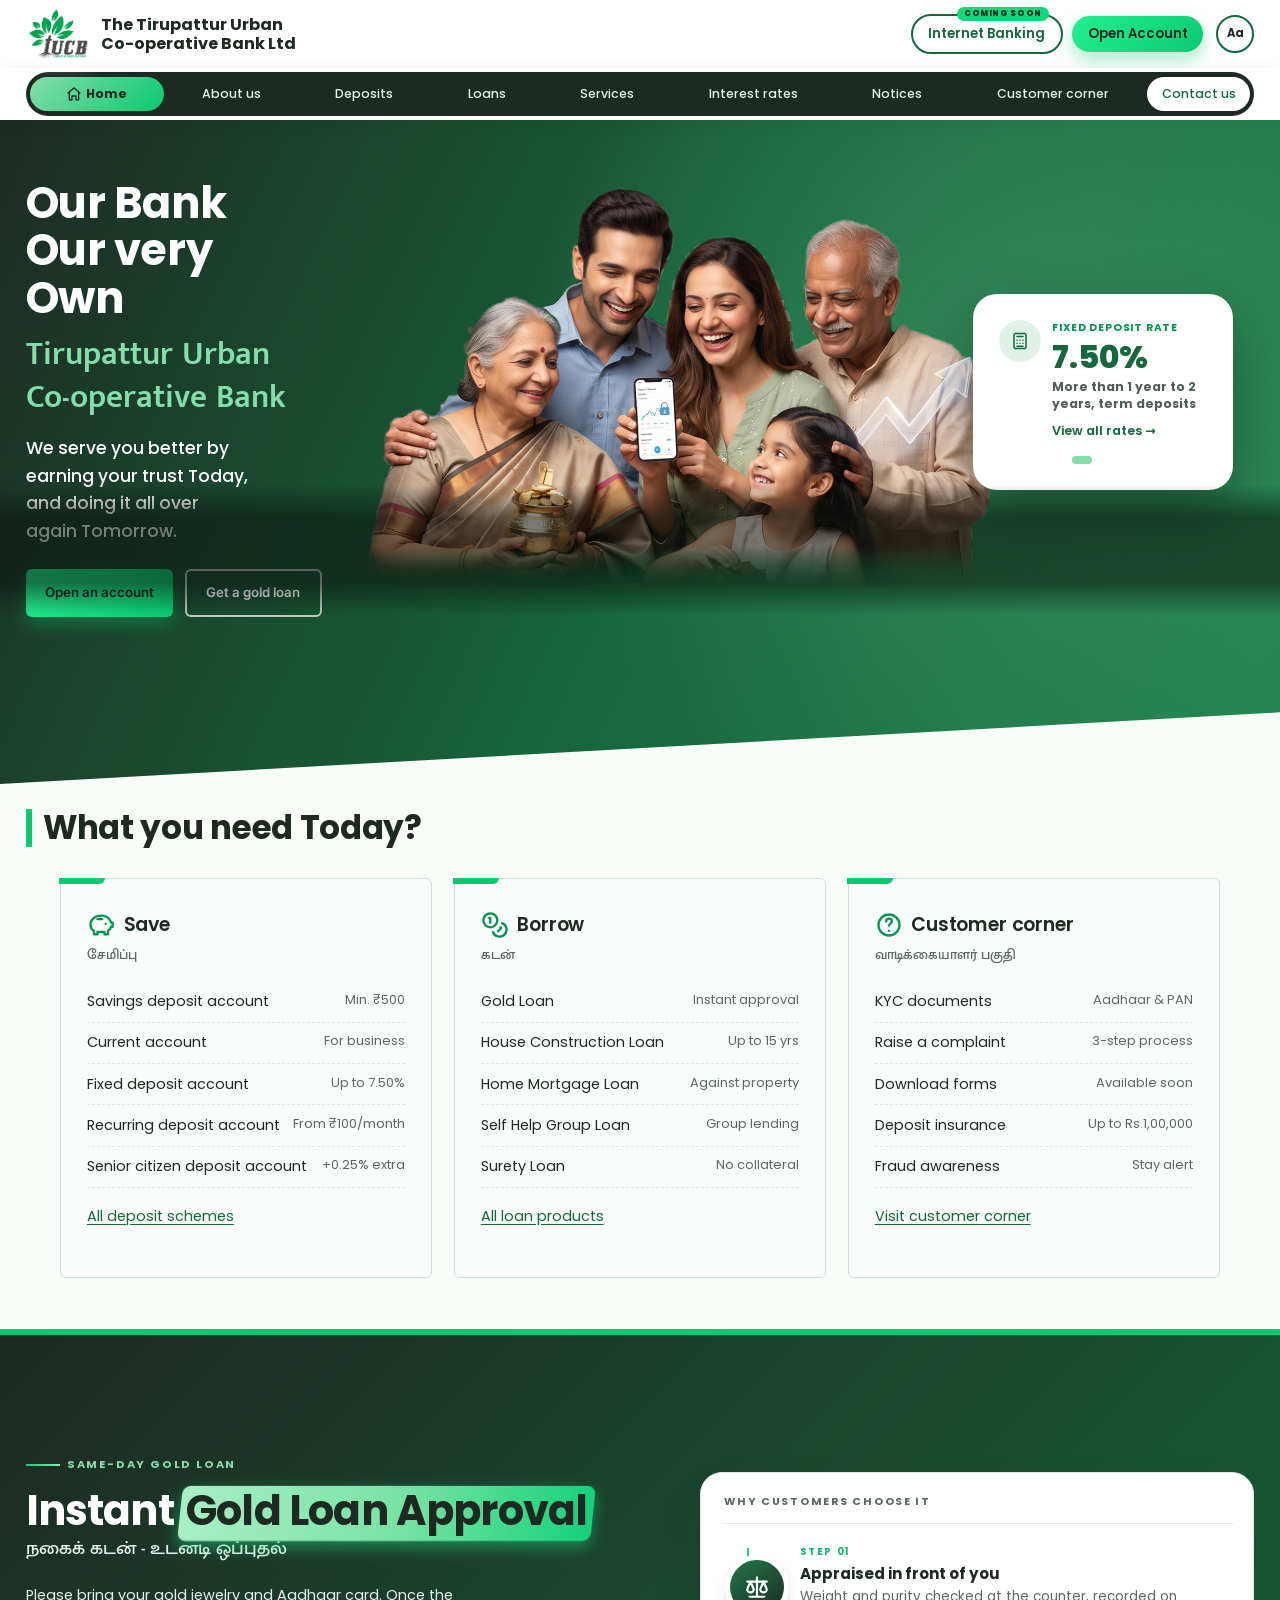
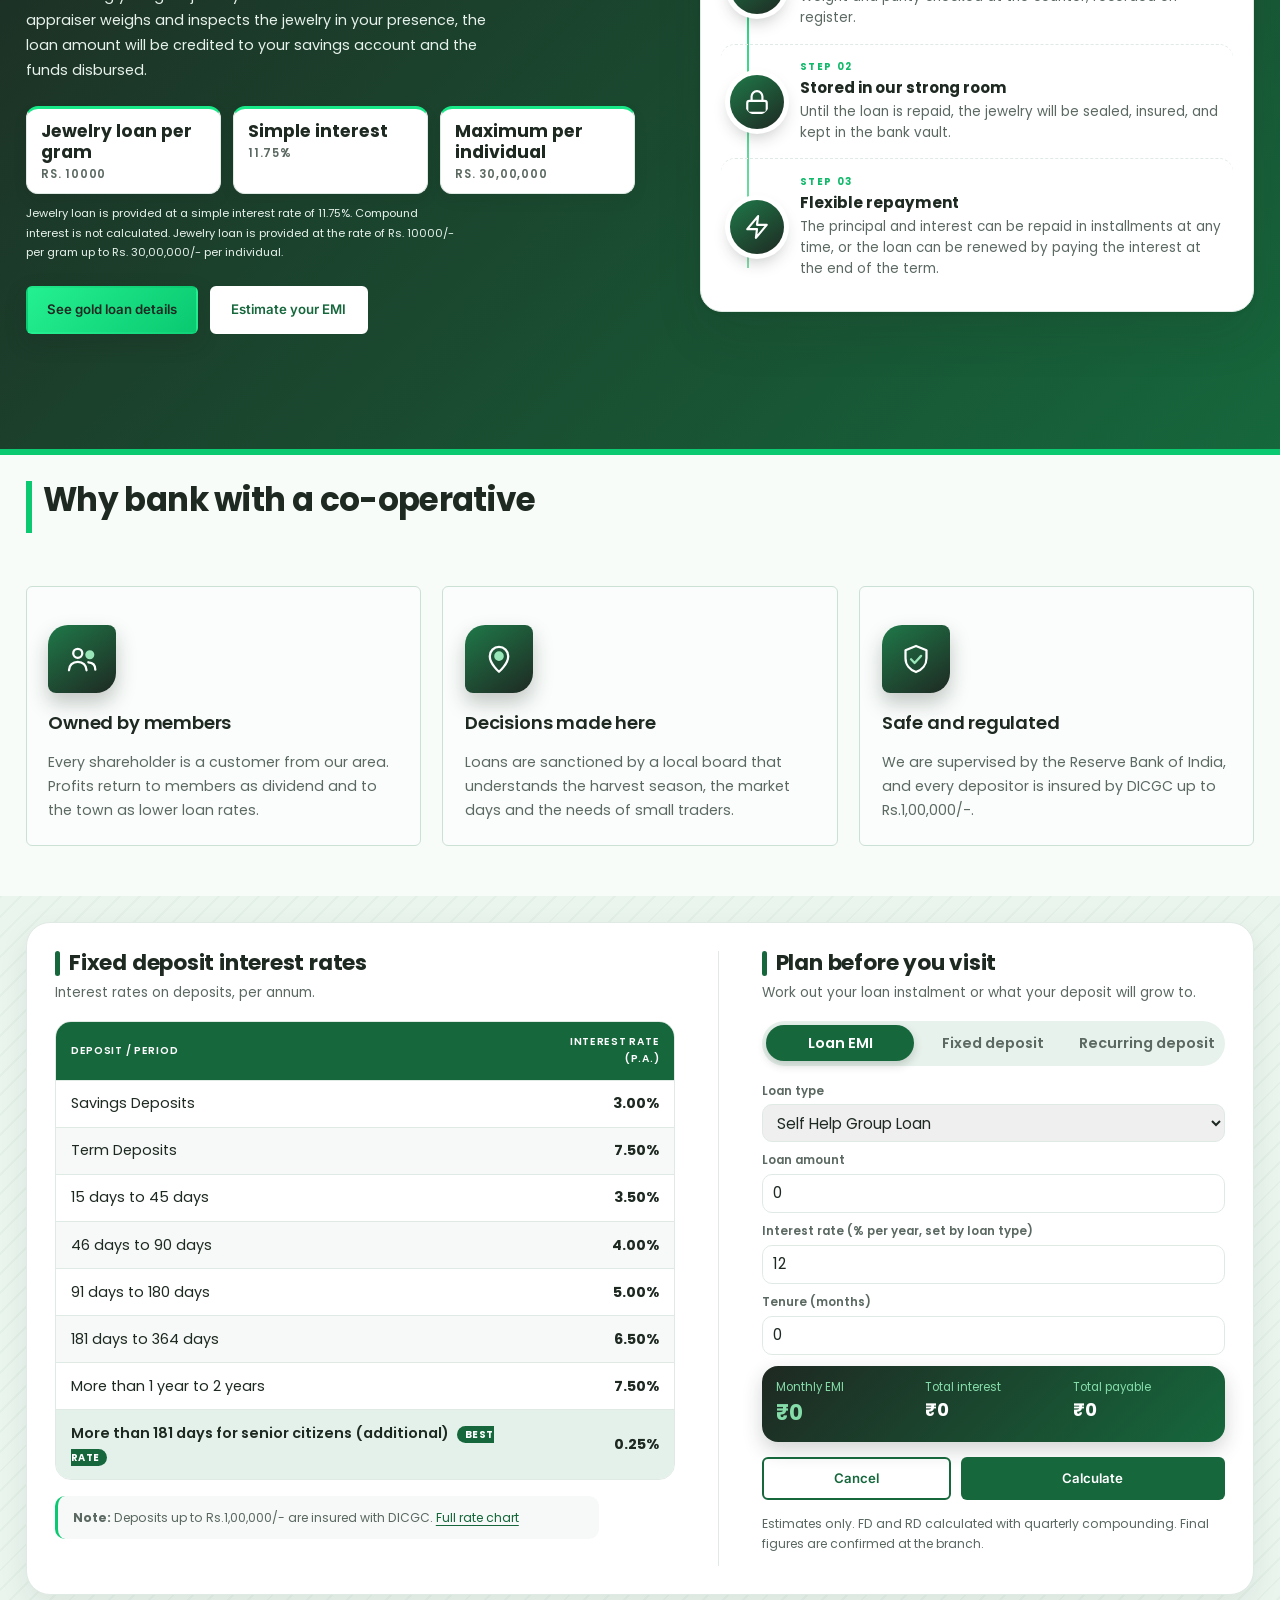
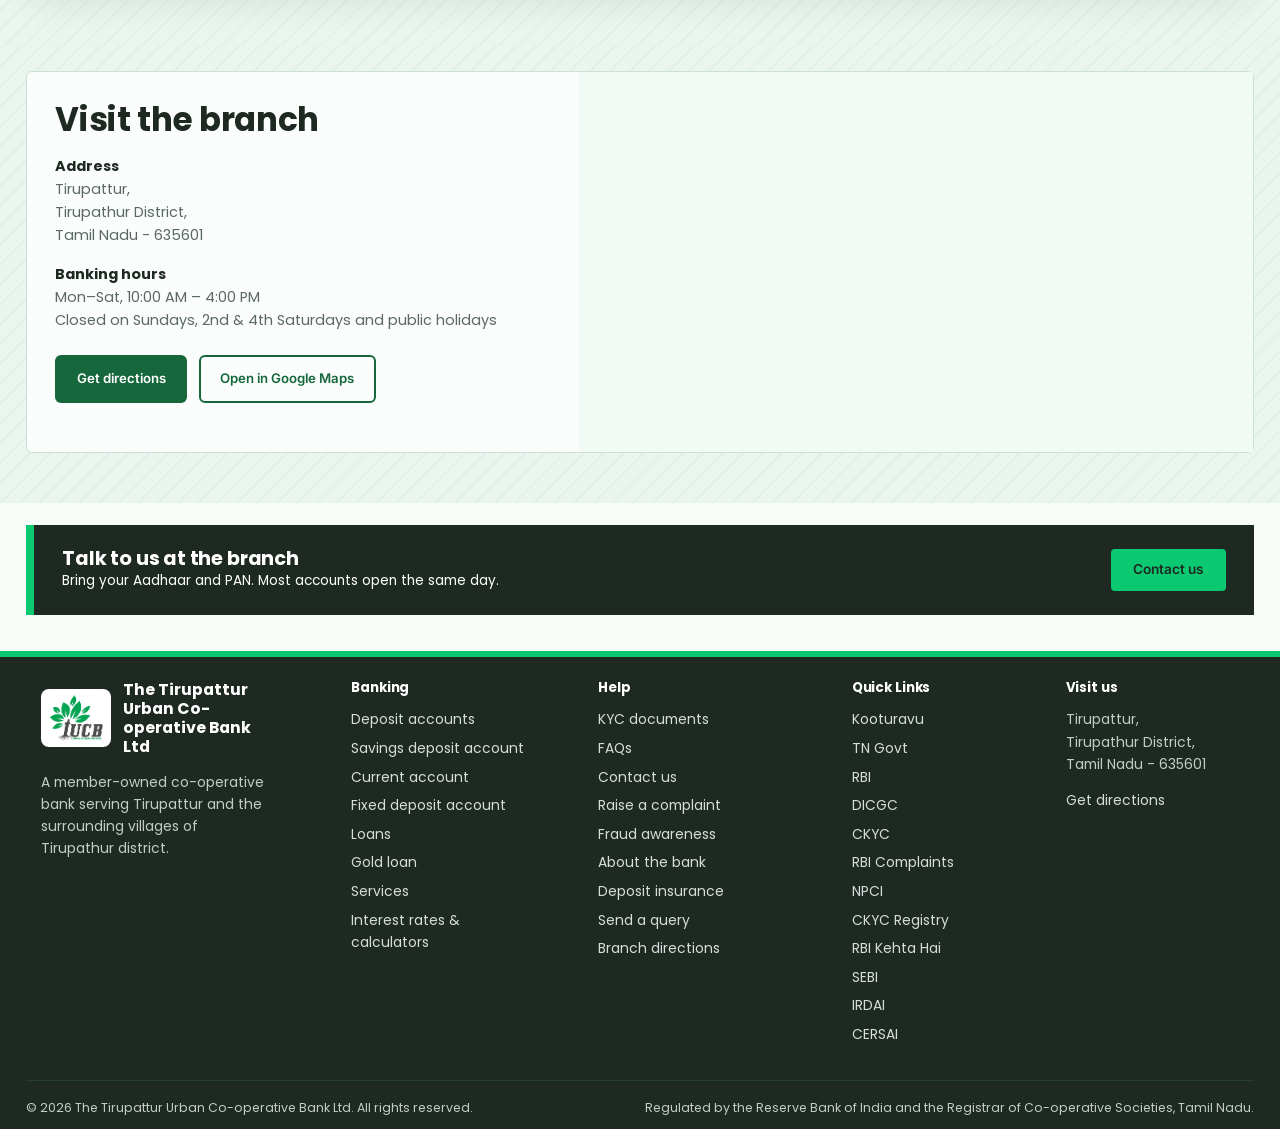
==== commit 1ee926bd: "Update loan interest rates (housing, mortgage, SHG 12%; NHFDC 5%) Co-Authored-By: Claude Sonnet 5.5 " ====
--- a/index.html
+++ b/index.html
@@ -204,12 +204,12 @@
   </div>
   <div role="tabpanel" id="p-emi" aria-labelledby="t-emi">
     <div class="field"><div class="field-head"><label for="loantype-manual">Loan type</label><select class="calc-manual" id="loantype-manual" data-manual="loantype" aria-label="Select loan type">
-      <option value="13">House Construction Loan</option>
-      <option value="11">Gold Loan</option>
+      <option value="12">House Construction Loan</option>
+      <option value="11.75">Gold Loan</option>
       <option value="15">Joint Liability Group Loan</option>
-      <option value="13">Home Mortgage Loan</option>
-      <option value="15">Loan for Differently Abled Persons (NHFDC)</option>
-      <option value="15" selected>Self Help Group Loan</option>
+      <option value="12">Home Mortgage Loan</option>
+      <option value="5">Loan for Differently Abled Persons (NHFDC)</option>
+      <option value="12" selected>Self Help Group Loan</option>
       <option value="15">Business Loan</option>
       <option value="7">TABCEDCO Loan</option>
       <option value="6">TAMCO Loan</option>
@@ -220,7 +220,7 @@
       <option value="15">Surety Loan</option>
     </select></div></div>
     <div class="field"><div class="field-head"><label for="loan-manual">Loan amount</label><input class="calc-manual" type="number" id="loan-manual" data-manual="loan" value="0" aria-label="Enter loan amount" step="any"></div></div>
-    <div class="field"><div class="field-head"><label for="lrate-manual">Interest rate (% per year, set by loan type)</label><input class="calc-manual" type="number" id="lrate-manual" data-manual="lrate" value="15" readonly aria-label="Interest rate, set automatically by loan type" step="any"></div></div>
+    <div class="field"><div class="field-head"><label for="lrate-manual">Interest rate (% per year, set by loan type)</label><input class="calc-manual" type="number" id="lrate-manual" data-manual="lrate" value="12" readonly aria-label="Interest rate, set automatically by loan type" step="any"></div></div>
     <div class="field"><div class="field-head"><label for="tenure-manual">Tenure (months)</label><input class="calc-manual" type="number" id="tenure-manual" data-manual="tenure" value="0" aria-label="Enter loan tenure in months" step="any"></div></div>
     <div class="result" aria-live="polite">
       <div class="big"><small>Monthly EMI</small><b data-out="emi"></b></div>
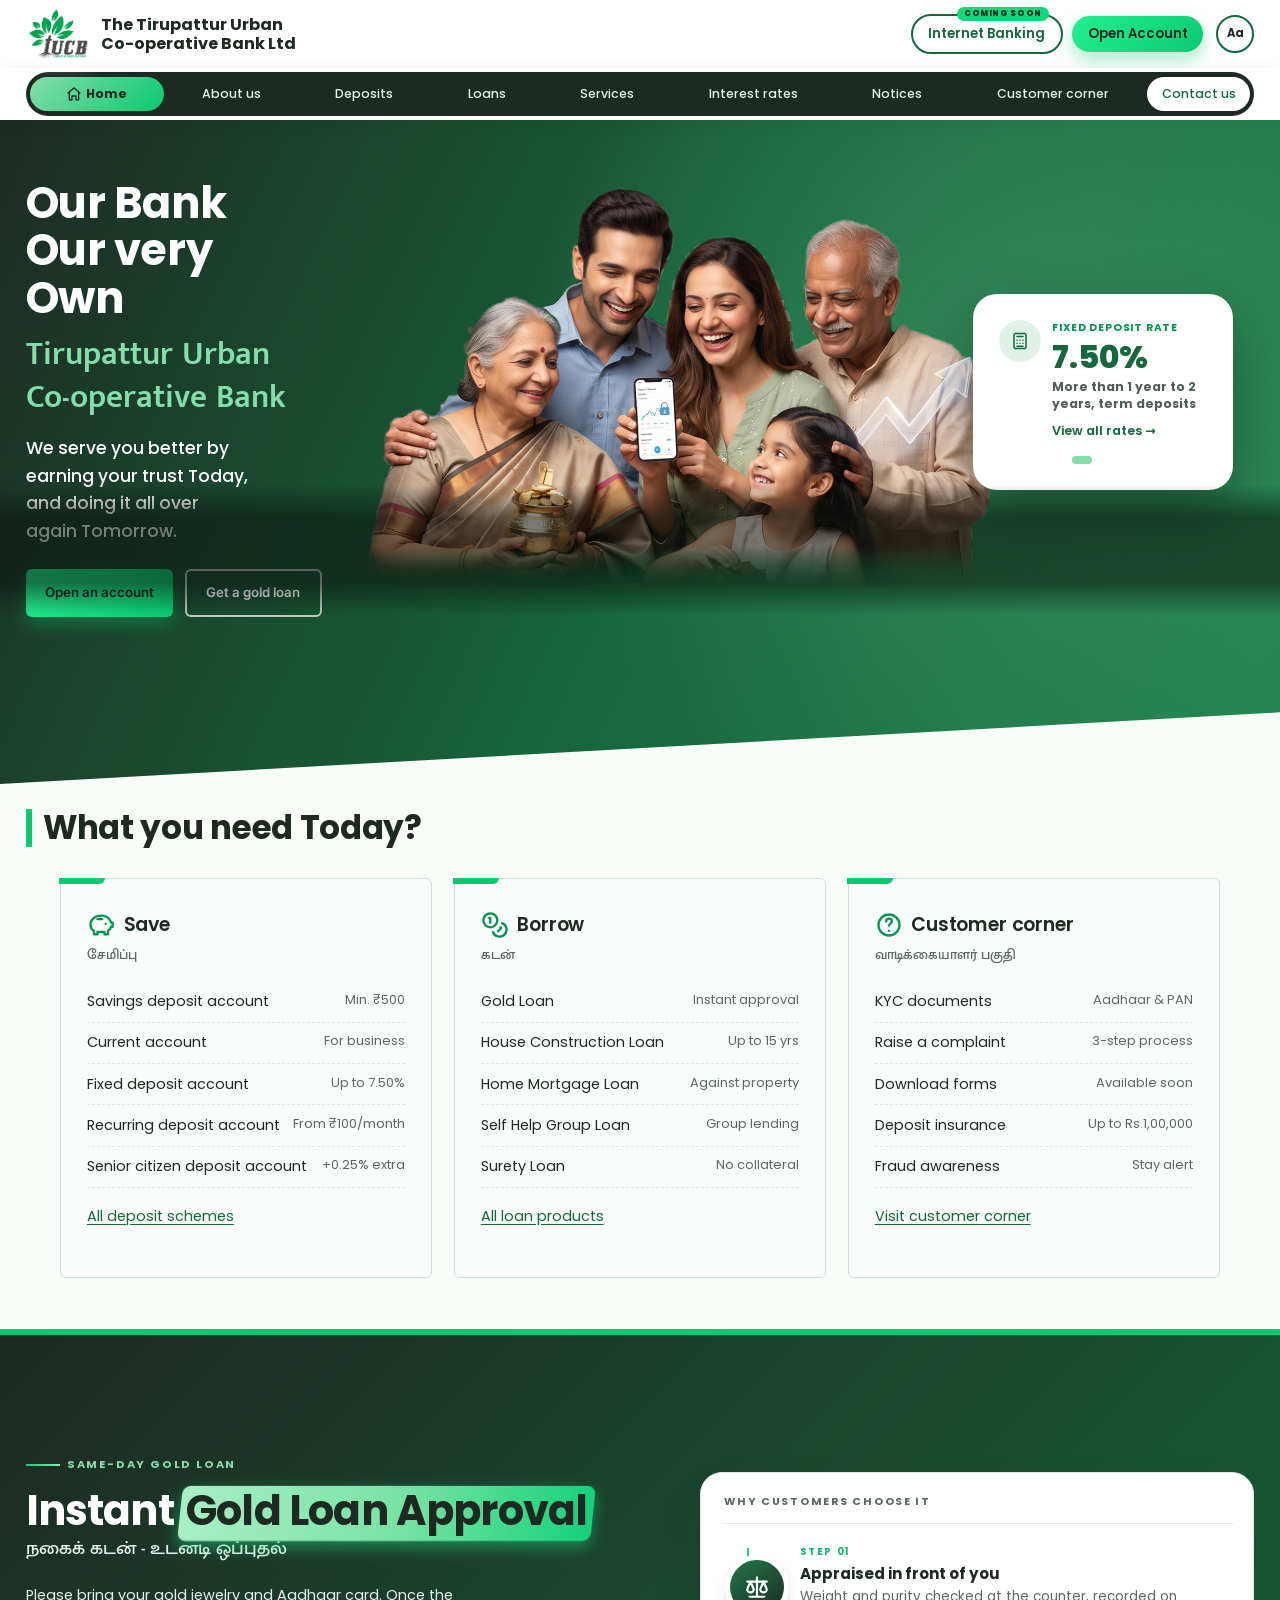
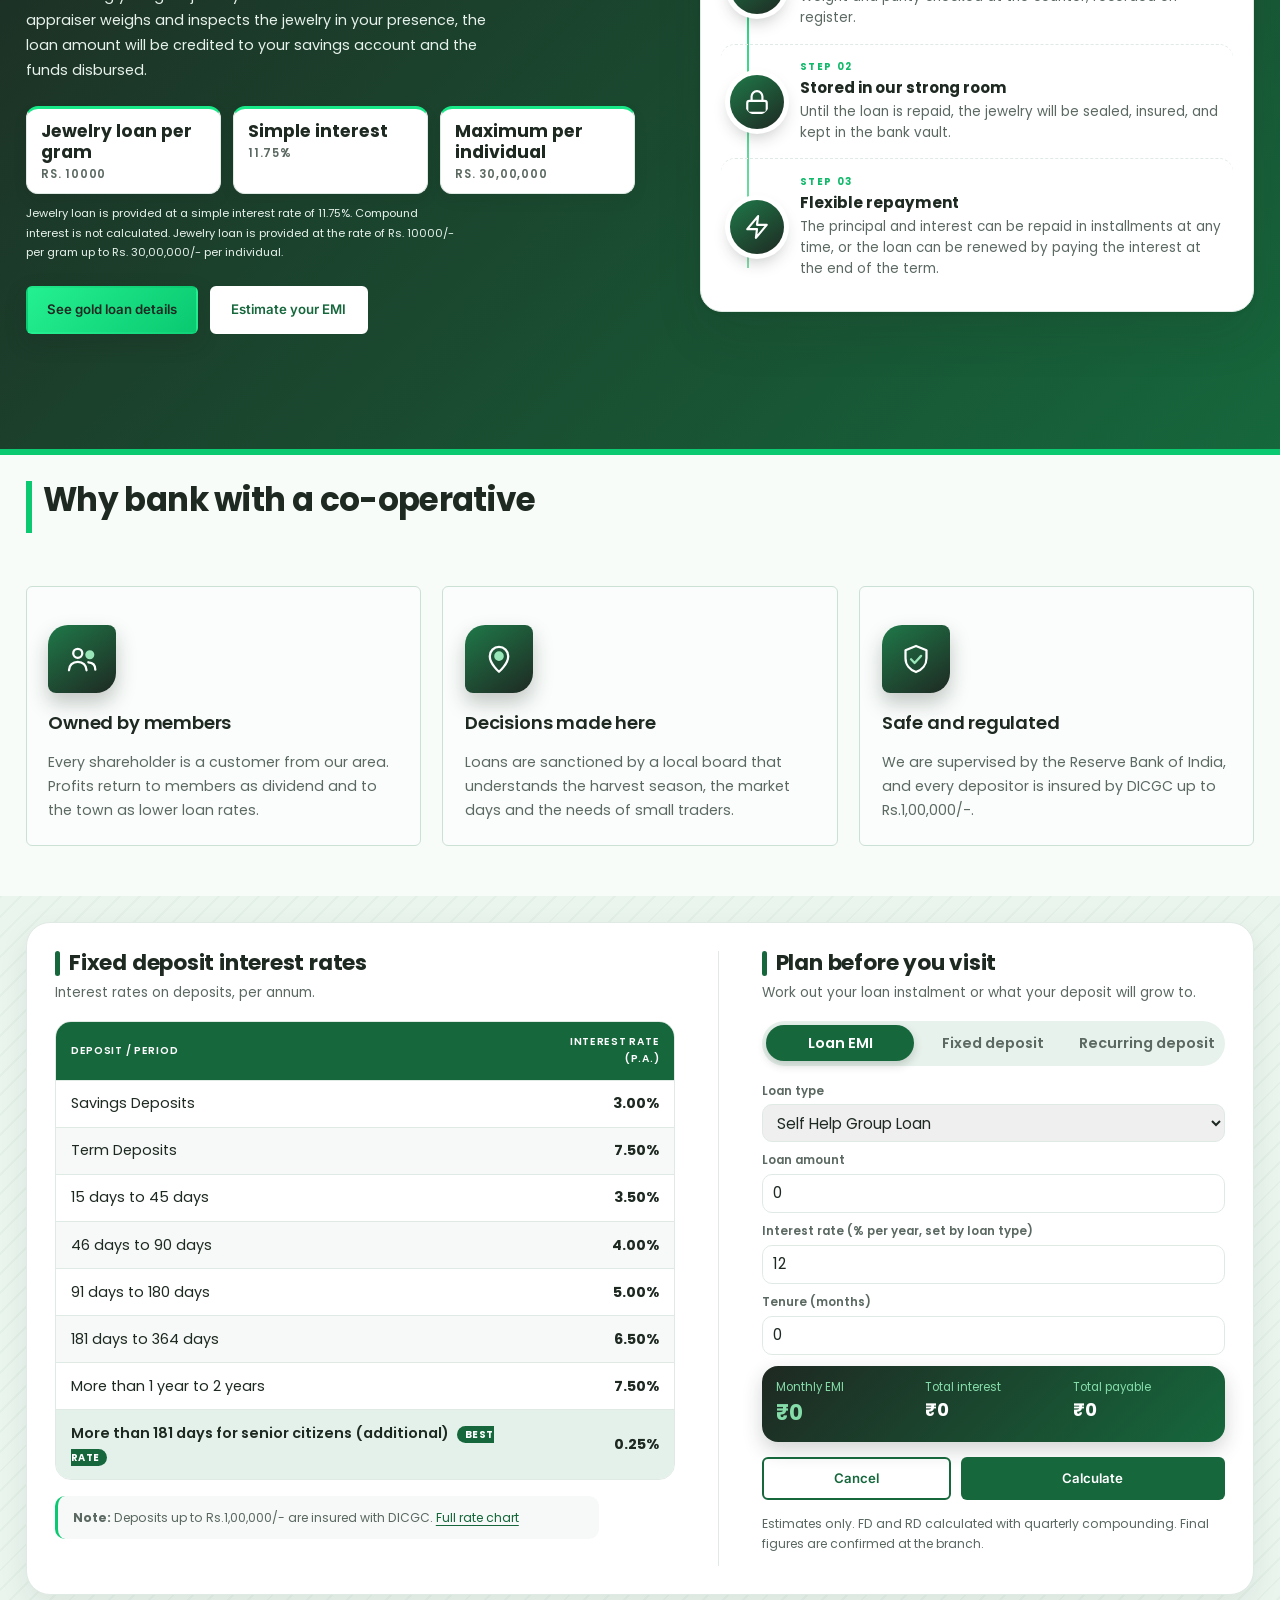
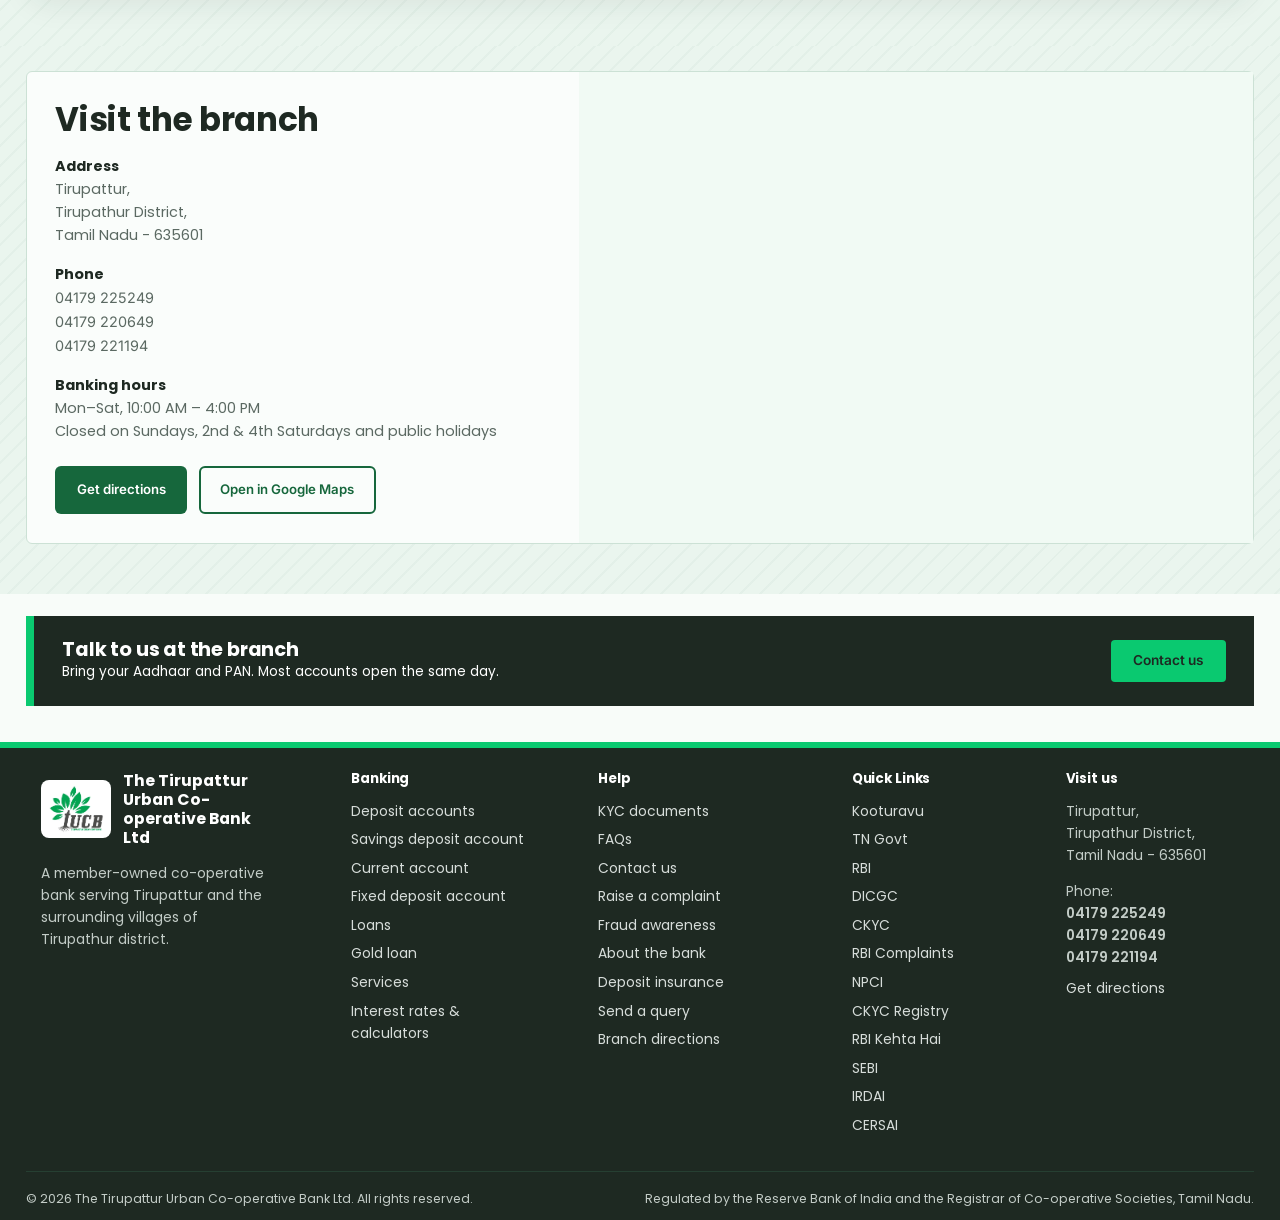
==== commit d1800d51: "ph no Co-Authored-By: Claude Sonnet 5.5 <noreply@anthropic.com>" ====
--- a/index.html
+++ b/index.html
@@ -266,6 +266,7 @@
     <dl>
       <div><dt>Address</dt><dd>Tirupattur,<br>Tirupathur District,<br>Tamil Nadu - 635601</dd></div>
       
+      <div><dt>Phone</dt><dd><a href="tel:04179225249">04179 225249</a><br><a href="tel:04179220649">04179 220649</a><br><a href="tel:04179221194">04179 221194</a></dd></div>
       <div><dt>Banking hours</dt><dd>Mon–Sat, 10:00 AM – 4:00 PM<br>Closed on Sundays, 2nd & 4th Saturdays and public holidays</dd></div>
     </dl>
     <div class="hero-actions"><a class="btn btn-teal" href="https://www.google.com/maps/dir/?api=1&destination=The%20Tirupattur%20Urban%20Co-operative%20Bank%2C%20Tirupattur%2C%20Tamil%20Nadu%20635601" target="_blank" rel="noopener">Get directions</a><a class="btn btn-line" href="https://www.google.com/maps/search/?api=1&query=The%20Tirupattur%20Urban%20Co-operative%20Bank%2C%20Tirupattur%2C%20Tamil%20Nadu%20635601" target="_blank" rel="noopener">Open in Google Maps</a></div>
@@ -330,6 +331,7 @@
     <div>
       <h4>Visit us</h4>
       <p>Tirupattur,<br>Tirupathur District,<br>Tamil Nadu - 635601</p>
+      <p class="foot-phones">Phone:<br><a href="tel:04179225249">04179 225249</a><br><a href="tel:04179220649">04179 220649</a><br><a href="tel:04179221194">04179 221194</a></p>
       <a href="https://www.google.com/maps/dir/?api=1&destination=The%20Tirupattur%20Urban%20Co-operative%20Bank%2C%20Tirupattur%2C%20Tamil%20Nadu%20635601" target="_blank" rel="noopener">Get directions</a></p>
     </div>
   </div>
--- a/css/style.css
+++ b/css/style.css
@@ -2202,3 +2202,9 @@
   .hero .hero-copy { max-width: 100%; }
   .hero .quick { position: relative !important; left: auto !important; right: auto !important; top: auto !important; bottom: auto !important; width: 100%; max-width: 380px; margin: 1.5rem 0 0 !important; }
 }
+.foot-phones { margin: .6rem 0; }
+.foot-phones a, .visit-info dd a { color: inherit; text-decoration: none; font-weight: 600; }
+.foot-phones a:hover, .visit-info dd a:hover { text-decoration: underline; }
+.np-help-phones { margin-top: .5rem; font-size: .95rem; line-height: 1.7; }
+.np-help-phones a { color: inherit; font-weight: 700; text-decoration: none; }
+.np-help-phones a:hover { text-decoration: underline; }
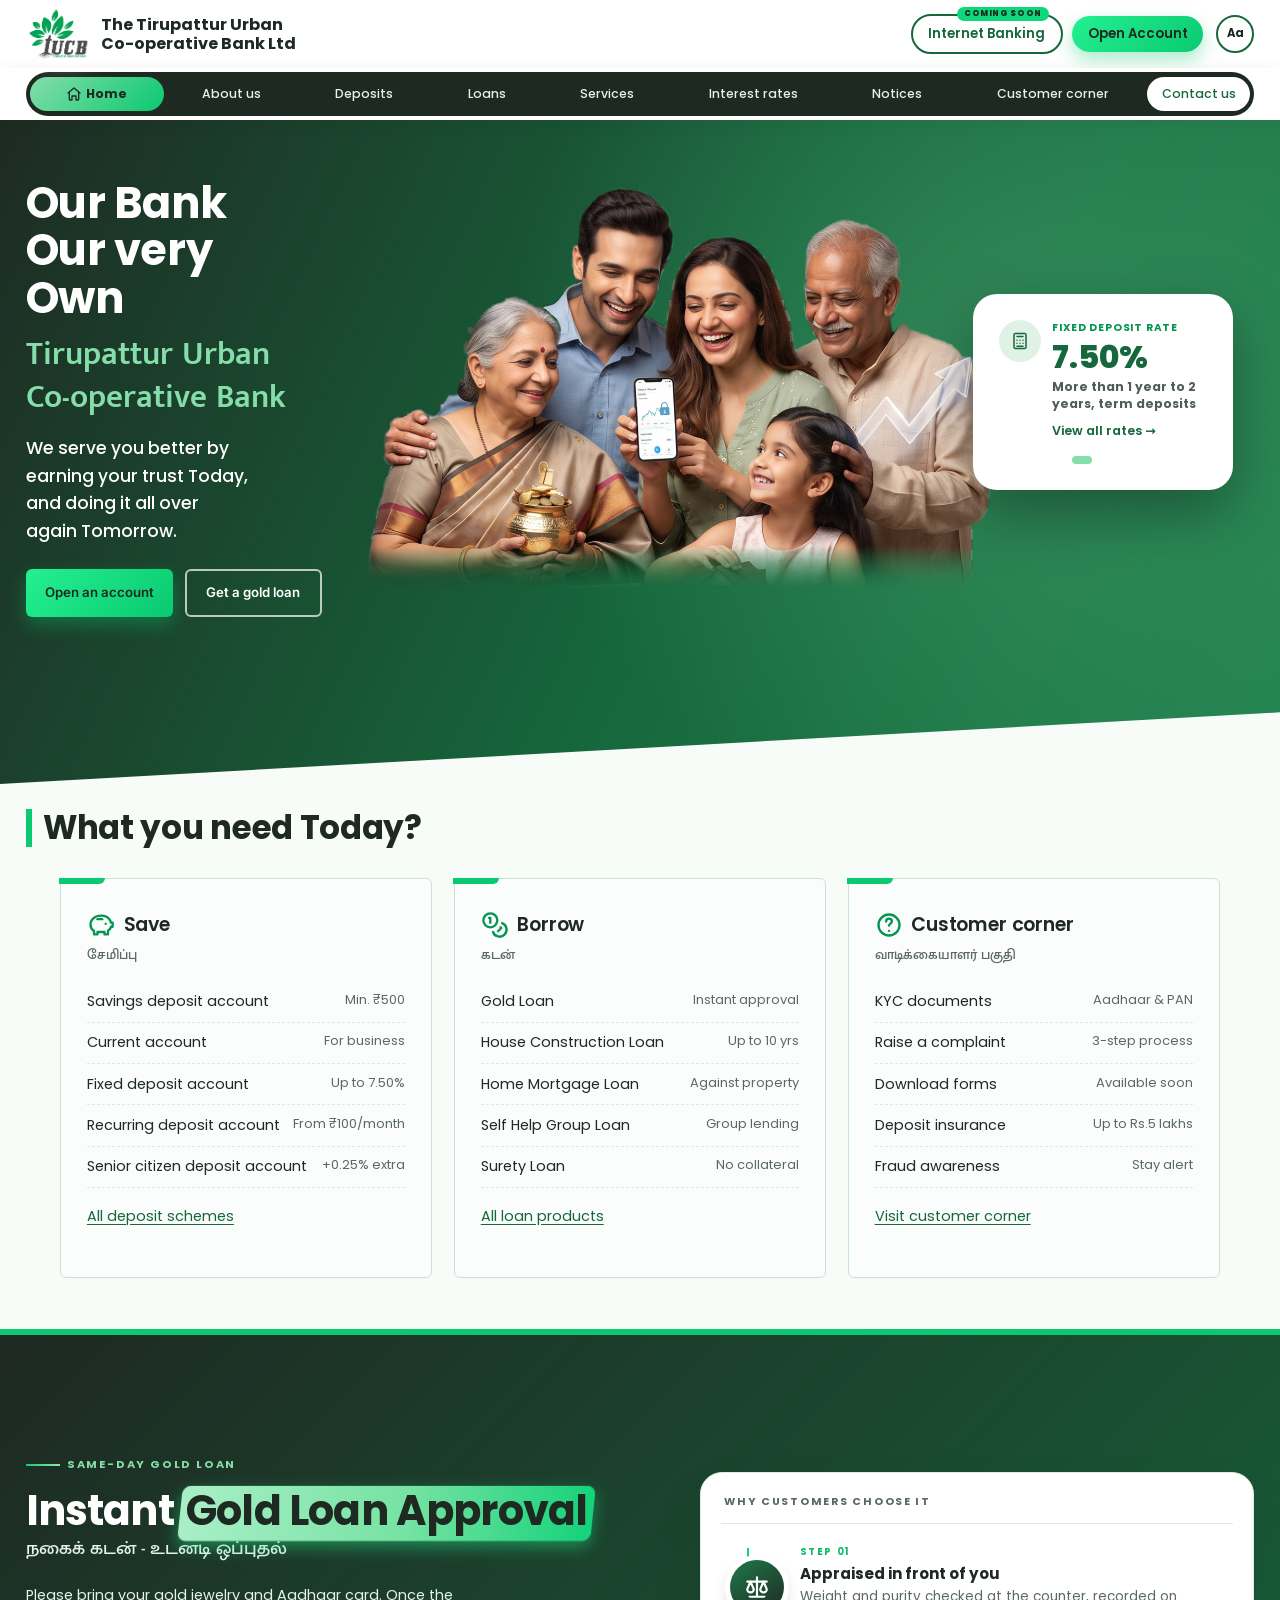
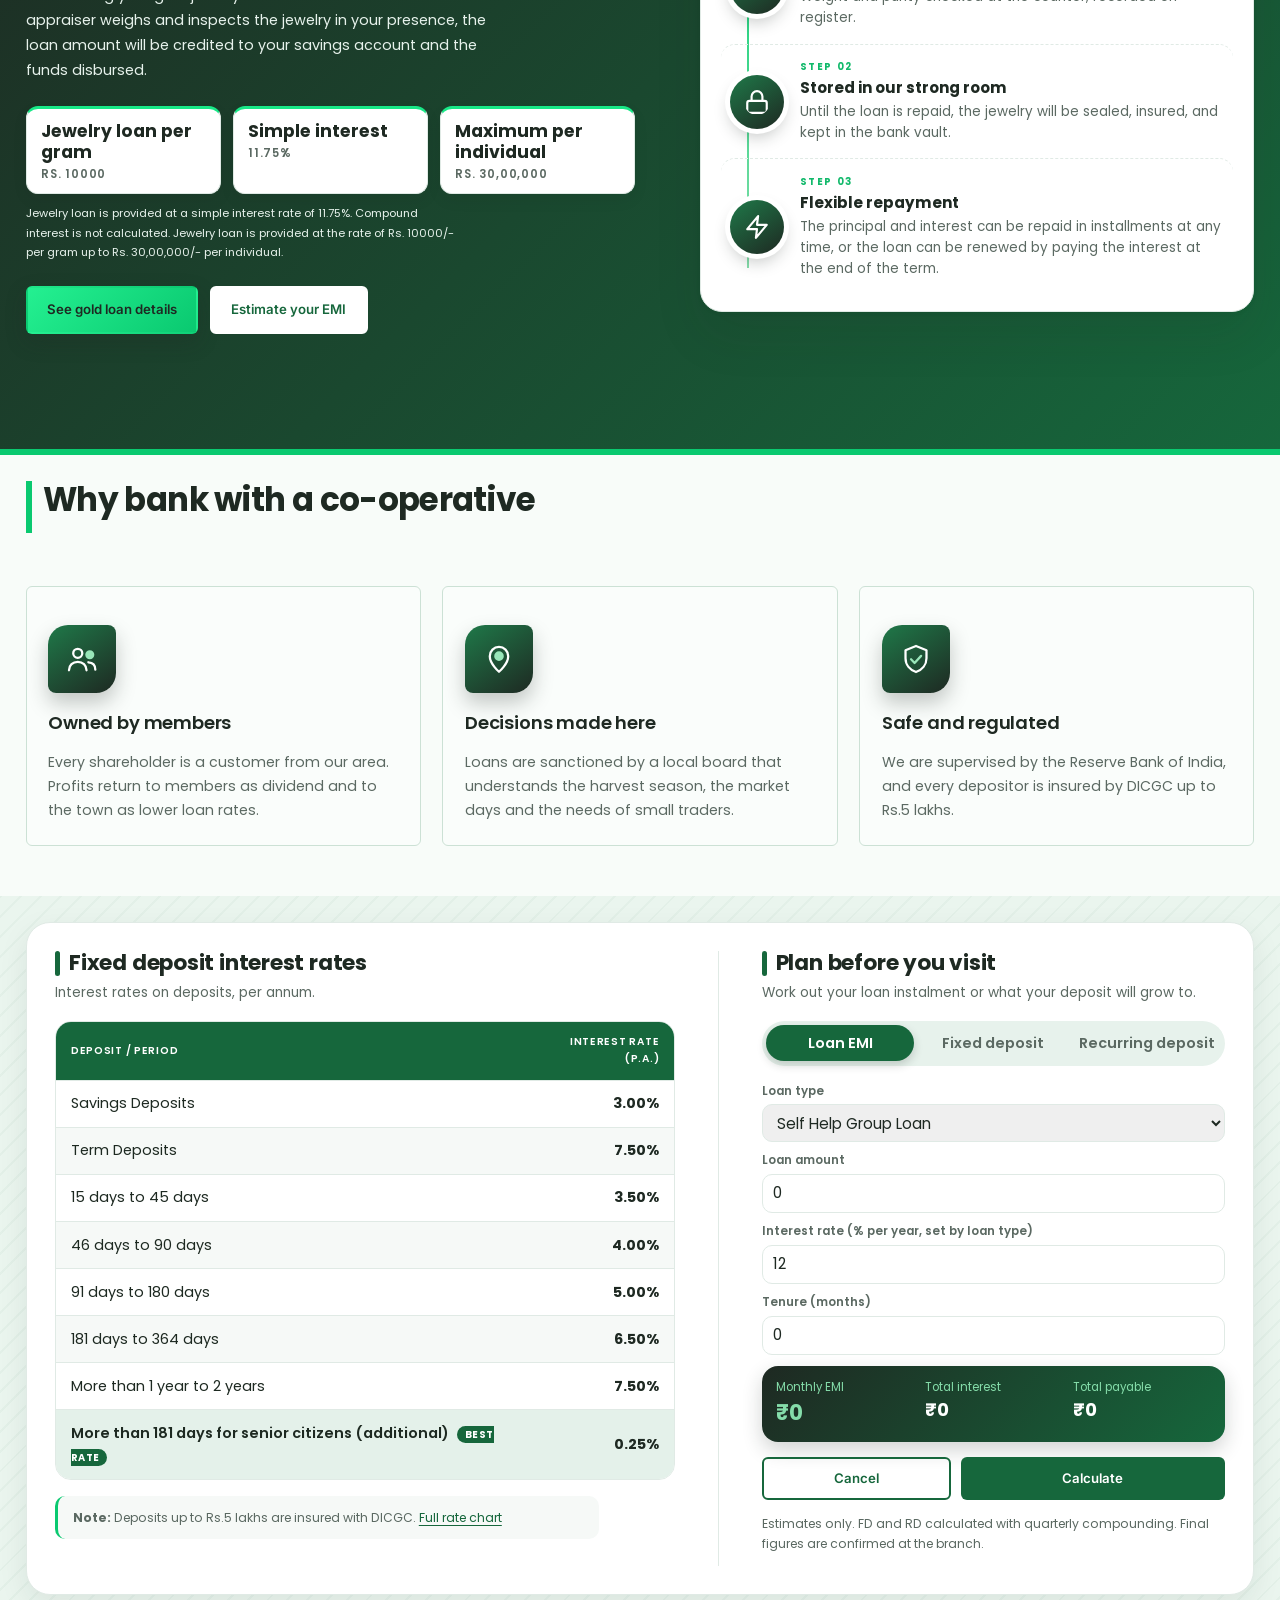
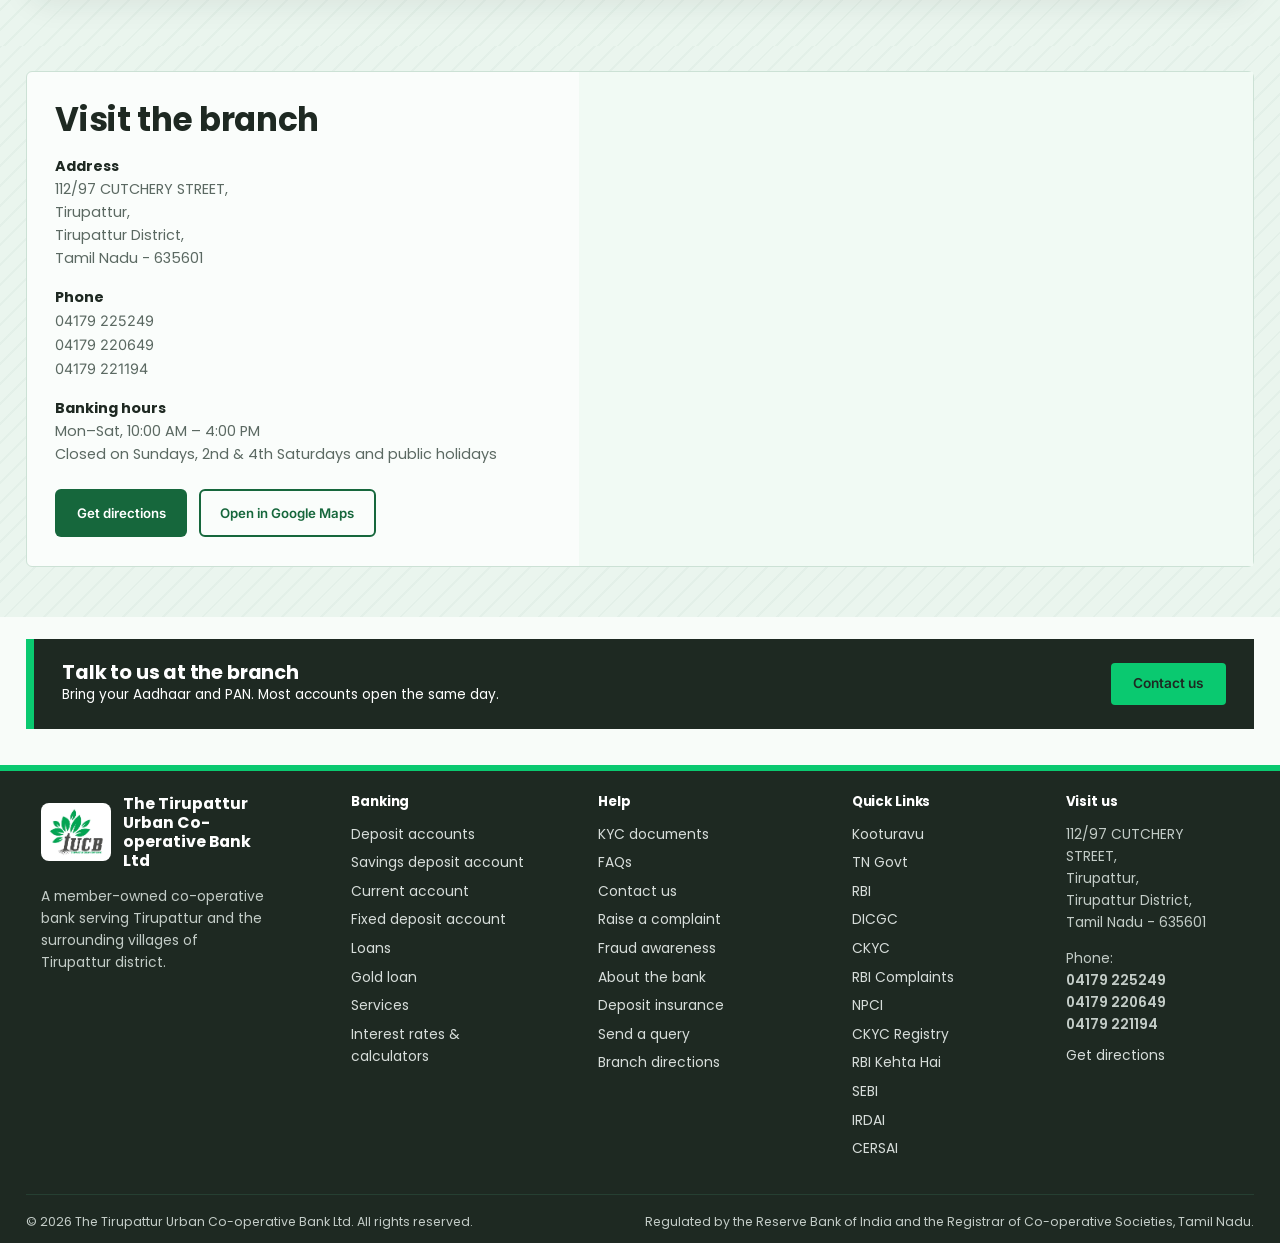
==== commit 1fb17074: "Verified Co-Authored-By: Claude Sonnet 5.5 <noreply@anthropic.com>" ====
--- a/index.html
+++ b/index.html
@@ -3,8 +3,8 @@
 <head>
 <meta charset="utf-8">
 <meta name="viewport" content="width=device-width, initial-scale=1">
-<title>The Tirupattur Urban Co-operative Bank Ltd | Tirupathur District</title>
-<meta name="description" content="The Tirupattur Urban Co-operative Bank Ltd – savings, fixed deposits, gold loans, house construction and business loans in Tirupattur, Tirupathur district, Tamil Nadu.">
+<title>The Tirupattur Urban Co-operative Bank Ltd | Tirupattur District</title>
+<meta name="description" content="The Tirupattur Urban Co-operative Bank Ltd – savings, fixed deposits, gold loans, house construction and business loans in Tirupattur, Tirupattur district, Tamil Nadu.">
 <meta name="theme-color" content="#248551">
 <link rel="icon" href="assets/favicon.png" type="image/png">
 <link rel="preconnect" href="https://fonts.googleapis.com">
@@ -109,7 +109,7 @@
         <div>
           <span class="quick-label">Visit us</span>
           <strong class="quick-stat">Tirupattur</strong>
-          <p class="quick-caption">Tirupathur District, Tamil Nadu</p>
+          <p class="quick-caption">Tirupattur District, Tamil Nadu</p>
           <a class="quick-link" href="#visit">Get directions →</a>
         </div>
       </div>
@@ -139,7 +139,7 @@
       <h3><svg viewBox="0 0 24 24" fill="none" stroke="currentColor" stroke-width="2" stroke-linecap="round" stroke-linejoin="round" aria-hidden="true"><circle cx="8" cy="8" r="6"/><path d="M18.1 10.4A6 6 0 1 1 10.3 18"/><path d="M7 6h1v4"/><path d="m16.7 13.9.7.7-2.8 2.8"/></svg>Borrow</h3><p class="ta" lang="ta">கடன்</p>
       <ul>
         <li><a href="loans.html#gold">Gold Loan <span>Instant approval</span></a></li>
-        <li><a href="loans.html#house">House Construction Loan <span>Up to 15 yrs</span></a></li>
+        <li><a href="loans.html#house">House Construction Loan <span>Up to 10 yrs</span></a></li>
         <li><a href="loans.html#mortgage">Home Mortgage Loan <span>Against property</span></a></li>
         <li><a href="loans.html#shg">Self Help Group Loan <span>Group lending</span></a></li>
         <li><a href="loans.html#surety">Surety Loan <span>No collateral</span></a></li>
@@ -152,7 +152,7 @@
         <li><a href="customer-corner.html#kyc">KYC documents <span>Aadhaar &amp; PAN</span></a></li>
         <li><a href="customer-corner.html#grievance">Raise a complaint <span>3-step process</span></a></li>
         <li><a href="customer-corner.html#forms">Download forms <span>Available soon</span></a></li>
-        <li><a href="customer-corner.html#dicgc">Deposit insurance <span>Up to Rs.1,00,000</span></a></li>
+        <li><a href="customer-corner.html#dicgc">Deposit insurance <span>Up to Rs.5 lakhs</span></a></li>
         <li><a href="index.html">Fraud awareness <span>Stay alert</span></a></li>
       </ul>
       <a href="customer-corner.html">Visit customer corner</a>
@@ -182,7 +182,7 @@
   <div class="values">
     <div class="value-card"><span class="value-ico"><svg viewBox="0 0 24 24" fill="none" stroke="currentColor" stroke-width="1.6" stroke-linecap="round" stroke-linejoin="round" aria-hidden="true"><circle cx="9" cy="8" r="3.2"/><path d="M2.8 20c0-3.6 2.7-6 6.2-6s6.2 2.4 6.2 6"/><circle cx="17.5" cy="9" r="2.4" class="ac"/><path d="M16.5 14.3c3 .1 4.9 2 4.9 5.2"/></svg></span><h3>Owned by members</h3><p>Every shareholder is a customer from our area. Profits return to members as dividend and to the town as lower loan rates.</p></div>
     <div class="value-card"><span class="value-ico"><svg viewBox="0 0 24 24" fill="none" stroke="currentColor" stroke-width="1.6" stroke-linecap="round" stroke-linejoin="round" aria-hidden="true"><path d="M12 21s-6.5-5.6-6.5-11a6.5 6.5 0 0 1 13 0c0 5.400-6.500 11-6.500 11z"/><circle cx="12" cy="10" r="2.600" class="ac"/></svg></span><h3>Decisions made here</h3><p>Loans are sanctioned by a local board that understands the harvest season, the market days and the needs of small traders.</p></div>
-    <div class="value-card"><span class="value-ico"><svg viewBox="0 0 24 24" fill="none" stroke="currentColor" stroke-width="1.6" stroke-linecap="round" stroke-linejoin="round" aria-hidden="true"><path d="M12 2.800 4.600 5.800v5.700c0 4.600 3.100 8.200 7.400 9.700 4.300-1.500 7.400-5.100 7.400-9.700V5.800z"/><path d="m8.500 12.200 2.500 2.600 4.600-5" class="ac" style="fill:none"/></svg></span><h3>Safe and regulated</h3><p>We are supervised by the Reserve Bank of India, and every depositor is insured by DICGC up to Rs.1,00,000/-.</p></div>
+    <div class="value-card"><span class="value-ico"><svg viewBox="0 0 24 24" fill="none" stroke="currentColor" stroke-width="1.6" stroke-linecap="round" stroke-linejoin="round" aria-hidden="true"><path d="M12 2.800 4.600 5.800v5.700c0 4.600 3.100 8.200 7.400 9.700 4.300-1.500 7.400-5.100 7.400-9.700V5.800z"/><path d="m8.500 12.200 2.500 2.600 4.600-5" class="ac" style="fill:none"/></svg></span><h3>Safe and regulated</h3><p>We are supervised by the Reserve Bank of India, and every depositor is insured by DICGC up to Rs.5 lakhs.</p></div>
   </div>
 </div></section>
 
@@ -191,7 +191,7 @@
     <h2>Fixed deposit interest rates</h2>
     <p>Interest rates on deposits, per annum.</p>
     <div class="table-wrap"><table><thead><tr><th>Deposit / Period</th><th class="num">Interest rate (p.a.)</th></tr></thead><tbody><tr><td>Savings Deposits</td><td class="num">3.00%</td></tr><tr><td>Term Deposits</td><td class="num">7.50%</td></tr><tr><td>15 days to 45 days</td><td class="num">3.50%</td></tr><tr><td>46 days to 90 days</td><td class="num">4.00%</td></tr><tr><td>91 days to 180 days</td><td class="num">5.00%</td></tr><tr><td>181 days to 364 days</td><td class="num">6.50%</td></tr><tr><td>More than 1 year to 2 years</td><td class="num">7.50%</td></tr><tr><td>More than 181 days for senior citizens (additional)</td><td class="num">0.25%</td></tr></tbody></table></div>
-    <p class="note"><strong>Note:</strong> Deposits up to Rs.1,00,000/- are insured with DICGC. <a href="rates.html">Full rate chart</a></p>
+    <p class="note"><strong>Note:</strong> Deposits up to Rs.5 lakhs are insured with DICGC. <a href="rates.html">Full rate chart</a></p>
   </div>
   <div>
     <h2>Plan before you visit</h2>
@@ -264,14 +264,14 @@
   <div class="visit-info">
     <h2>Visit the branch</h2>
     <dl>
-      <div><dt>Address</dt><dd>Tirupattur,<br>Tirupathur District,<br>Tamil Nadu - 635601</dd></div>
+      <div><dt>Address</dt><dd>112/97 CUTCHERY STREET,<br>Tirupattur,<br>Tirupattur District,<br>Tamil Nadu - 635601</dd></div>
       
       <div><dt>Phone</dt><dd><a href="tel:04179225249">04179 225249</a><br><a href="tel:04179220649">04179 220649</a><br><a href="tel:04179221194">04179 221194</a></dd></div>
       <div><dt>Banking hours</dt><dd>Mon–Sat, 10:00 AM – 4:00 PM<br>Closed on Sundays, 2nd & 4th Saturdays and public holidays</dd></div>
     </dl>
-    <div class="hero-actions"><a class="btn btn-teal" href="https://www.google.com/maps/dir/?api=1&destination=The%20Tirupattur%20Urban%20Co-operative%20Bank%2C%20Tirupattur%2C%20Tamil%20Nadu%20635601" target="_blank" rel="noopener">Get directions</a><a class="btn btn-line" href="https://www.google.com/maps/search/?api=1&query=The%20Tirupattur%20Urban%20Co-operative%20Bank%2C%20Tirupattur%2C%20Tamil%20Nadu%20635601" target="_blank" rel="noopener">Open in Google Maps</a></div>
-  </div>
-  <div class="map"><iframe title="Map showing The Tirupattur Urban Co-operative Bank" src="https://maps.google.com/maps?q=The%20Tirupattur%20Urban%20Co-operative%20Bank%2C%20Tirupattur%2C%20Tamil%20Nadu%20635601&z=17&output=embed" loading="lazy" referrerpolicy="no-referrer-when-downgrade" allowfullscreen></iframe></div>
+    <div class="hero-actions"><a class="btn btn-teal" href="https://www.google.com/maps/dir/?api=1&destination=The%20Tirupattur%20Urban%20Co-operative%20Bank%2C%20112%2F97%20Cutchery%20Street%2C%20Tirupattur%2C%20Tamil%20Nadu%20635601" target="_blank" rel="noopener">Get directions</a><a class="btn btn-line" href="https://www.google.com/maps/search/?api=1&query=The%20Tirupattur%20Urban%20Co-operative%20Bank%2C%20112%2F97%20Cutchery%20Street%2C%20Tirupattur%2C%20Tamil%20Nadu%20635601" target="_blank" rel="noopener">Open in Google Maps</a></div>
+  </div>
+  <div class="map"><iframe title="Map showing The Tirupattur Urban Co-operative Bank" src="https://maps.google.com/maps?q=The%20Tirupattur%20Urban%20Co-operative%20Bank%2C%20112%2F97%20Cutchery%20Street%2C%20Tirupattur%2C%20Tamil%20Nadu%20635601&z=17&output=embed" loading="lazy" referrerpolicy="no-referrer-when-downgrade" allowfullscreen></iframe></div>
 </div></div></section>
 <section class="cta-band"><div class="wrap">
   <div><h2>Talk to us at the branch</h2><p>Bring your Aadhaar and PAN. Most accounts open the same day.</p></div>
@@ -282,7 +282,7 @@
   <div class="foot-grid">
     <div>
       <div class="foot-brand"><img src="assets/tucb-logo.png" alt="" width="46" height="46"><strong>The Tirupattur Urban Co-operative Bank Ltd</strong></div>
-      <p>A member-owned co-operative bank serving Tirupattur and the surrounding villages of Tirupathur district.</p>
+      <p>A member-owned co-operative bank serving Tirupattur and the surrounding villages of Tirupattur district.</p>
     </div>
     <div>
       <h4>Banking</h4>
@@ -330,9 +330,9 @@
     </div>
     <div>
       <h4>Visit us</h4>
-      <p>Tirupattur,<br>Tirupathur District,<br>Tamil Nadu - 635601</p>
+      <p>112/97 CUTCHERY STREET,<br>Tirupattur,<br>Tirupattur District,<br>Tamil Nadu - 635601</p>
       <p class="foot-phones">Phone:<br><a href="tel:04179225249">04179 225249</a><br><a href="tel:04179220649">04179 220649</a><br><a href="tel:04179221194">04179 221194</a></p>
-      <a href="https://www.google.com/maps/dir/?api=1&destination=The%20Tirupattur%20Urban%20Co-operative%20Bank%2C%20Tirupattur%2C%20Tamil%20Nadu%20635601" target="_blank" rel="noopener">Get directions</a></p>
+      <a href="https://www.google.com/maps/dir/?api=1&destination=The%20Tirupattur%20Urban%20Co-operative%20Bank%2C%20112%2F97%20Cutchery%20Street%2C%20Tirupattur%2C%20Tamil%20Nadu%20635601" target="_blank" rel="noopener">Get directions</a></p>
     </div>
   </div>
   <div class="foot-bottom">
@@ -341,8 +341,8 @@
   </div>
 </div></footer>
 <button class="to-top" aria-label="Back to top"><svg viewBox="0 0 24 24" fill="none" stroke="currentColor" stroke-width="2.4" stroke-linecap="round" stroke-linejoin="round" aria-hidden="true"><path d="m18 15-6-6-6 6"/></svg></button>
-<script src="js/translations.js?v=200"></script>
-<script src="js/intro.js?v=200"></script>
+<script src="js/translations.js?v=10"></script>
+<script src="js/intro.js?v=201"></script>
 <script src="js/main.js?v=200"></script>
 </body>
 </html>
